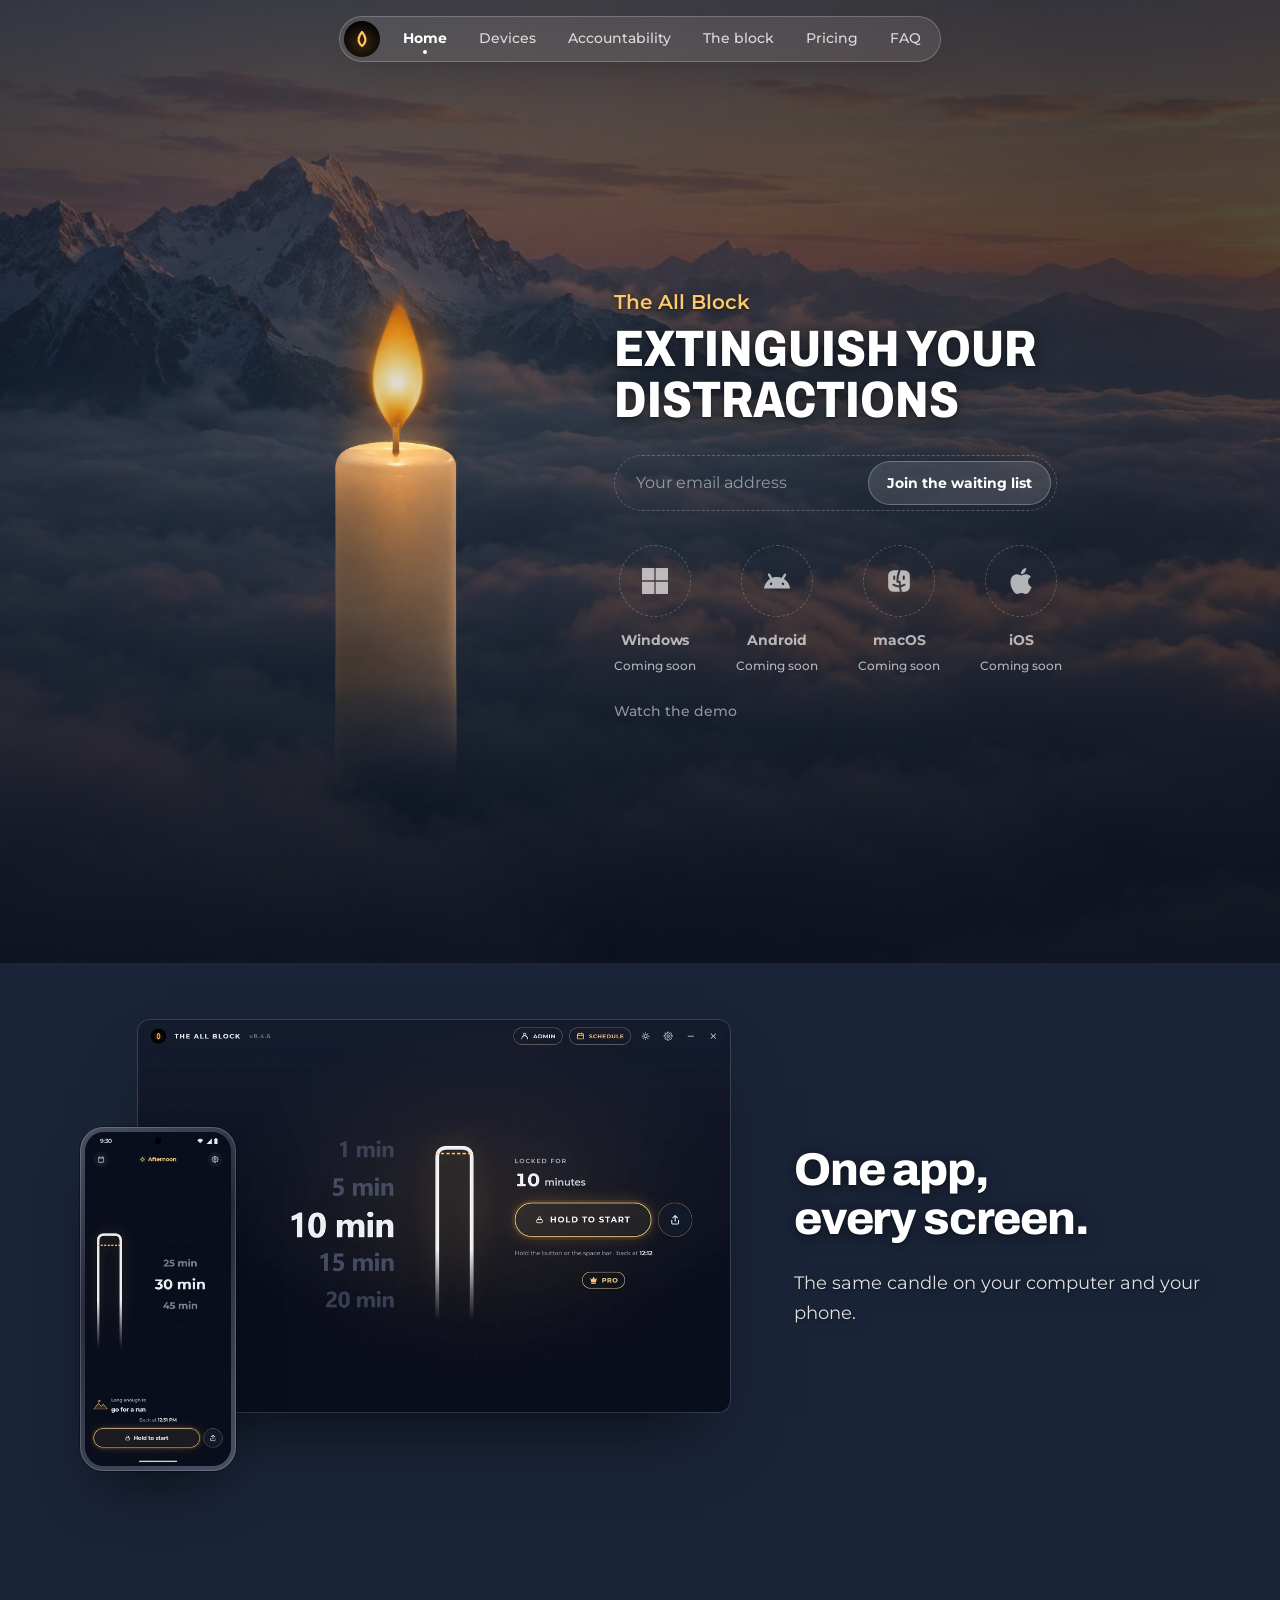
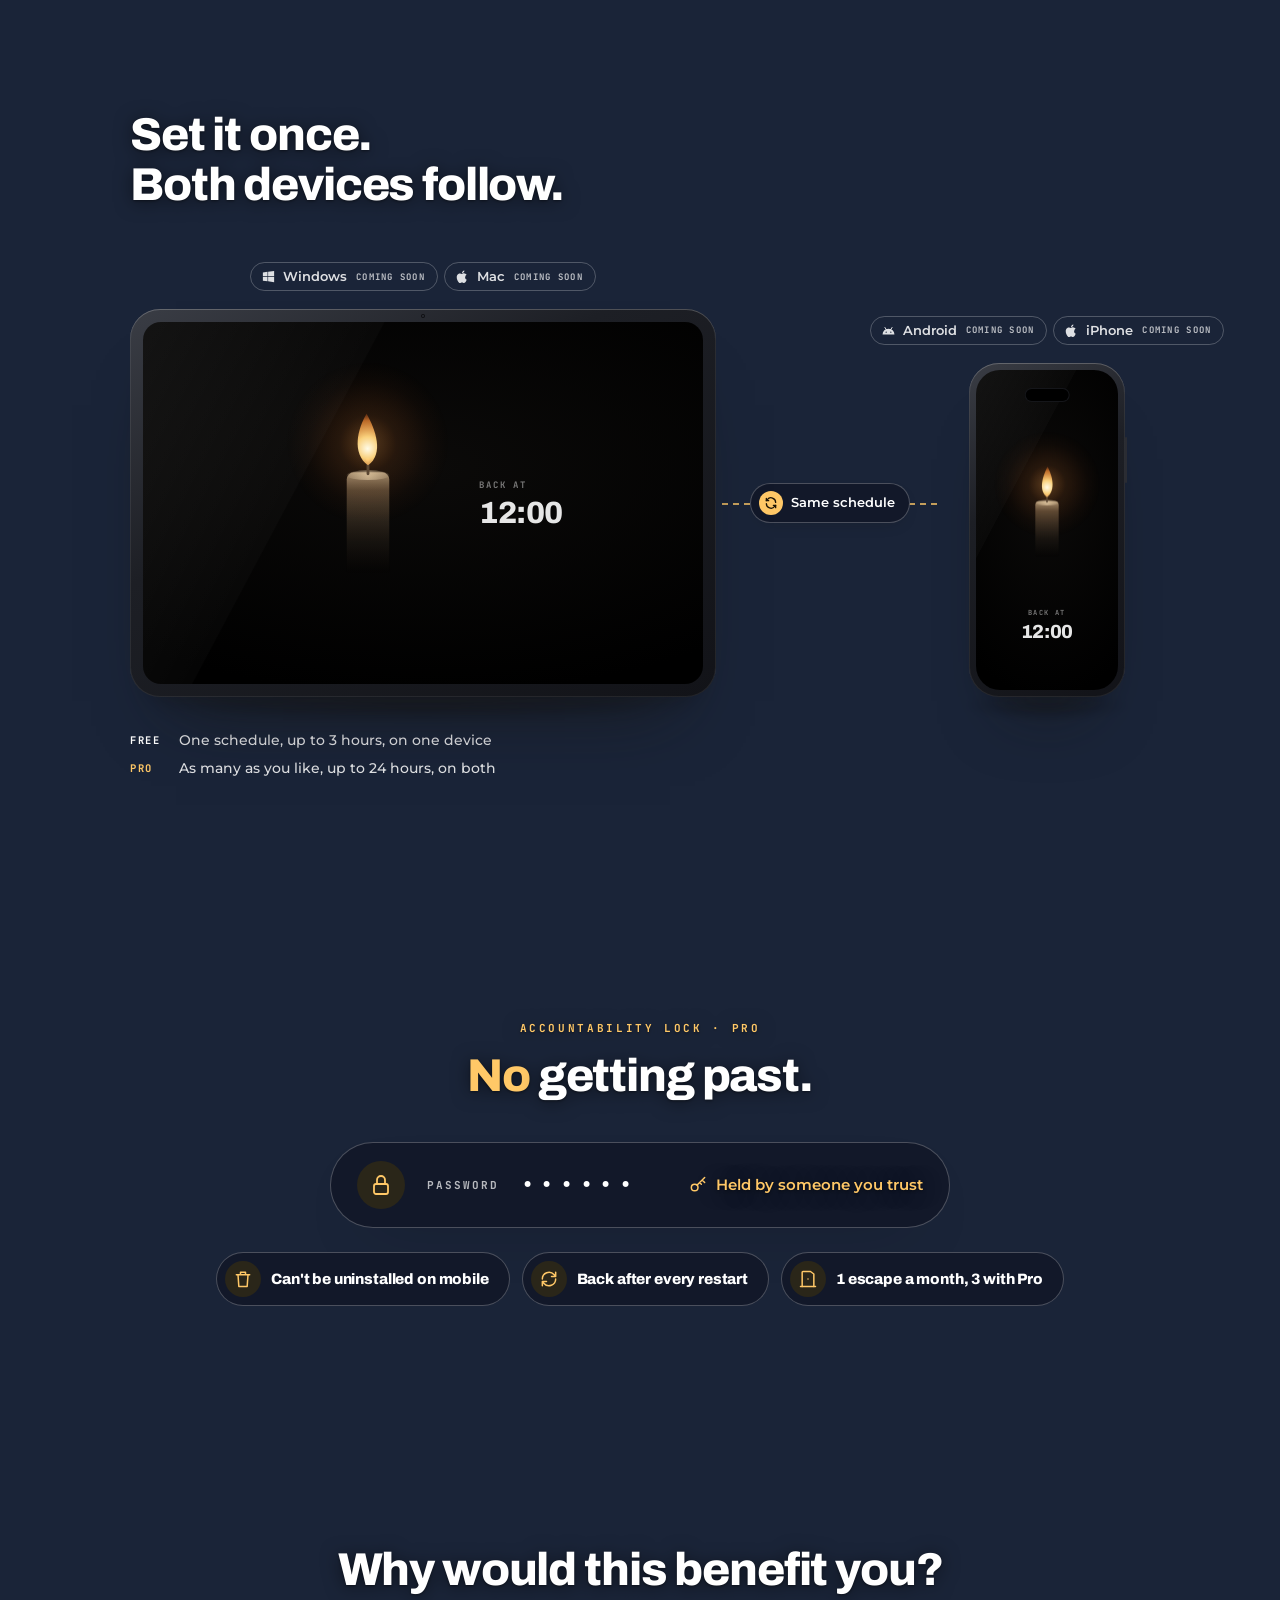
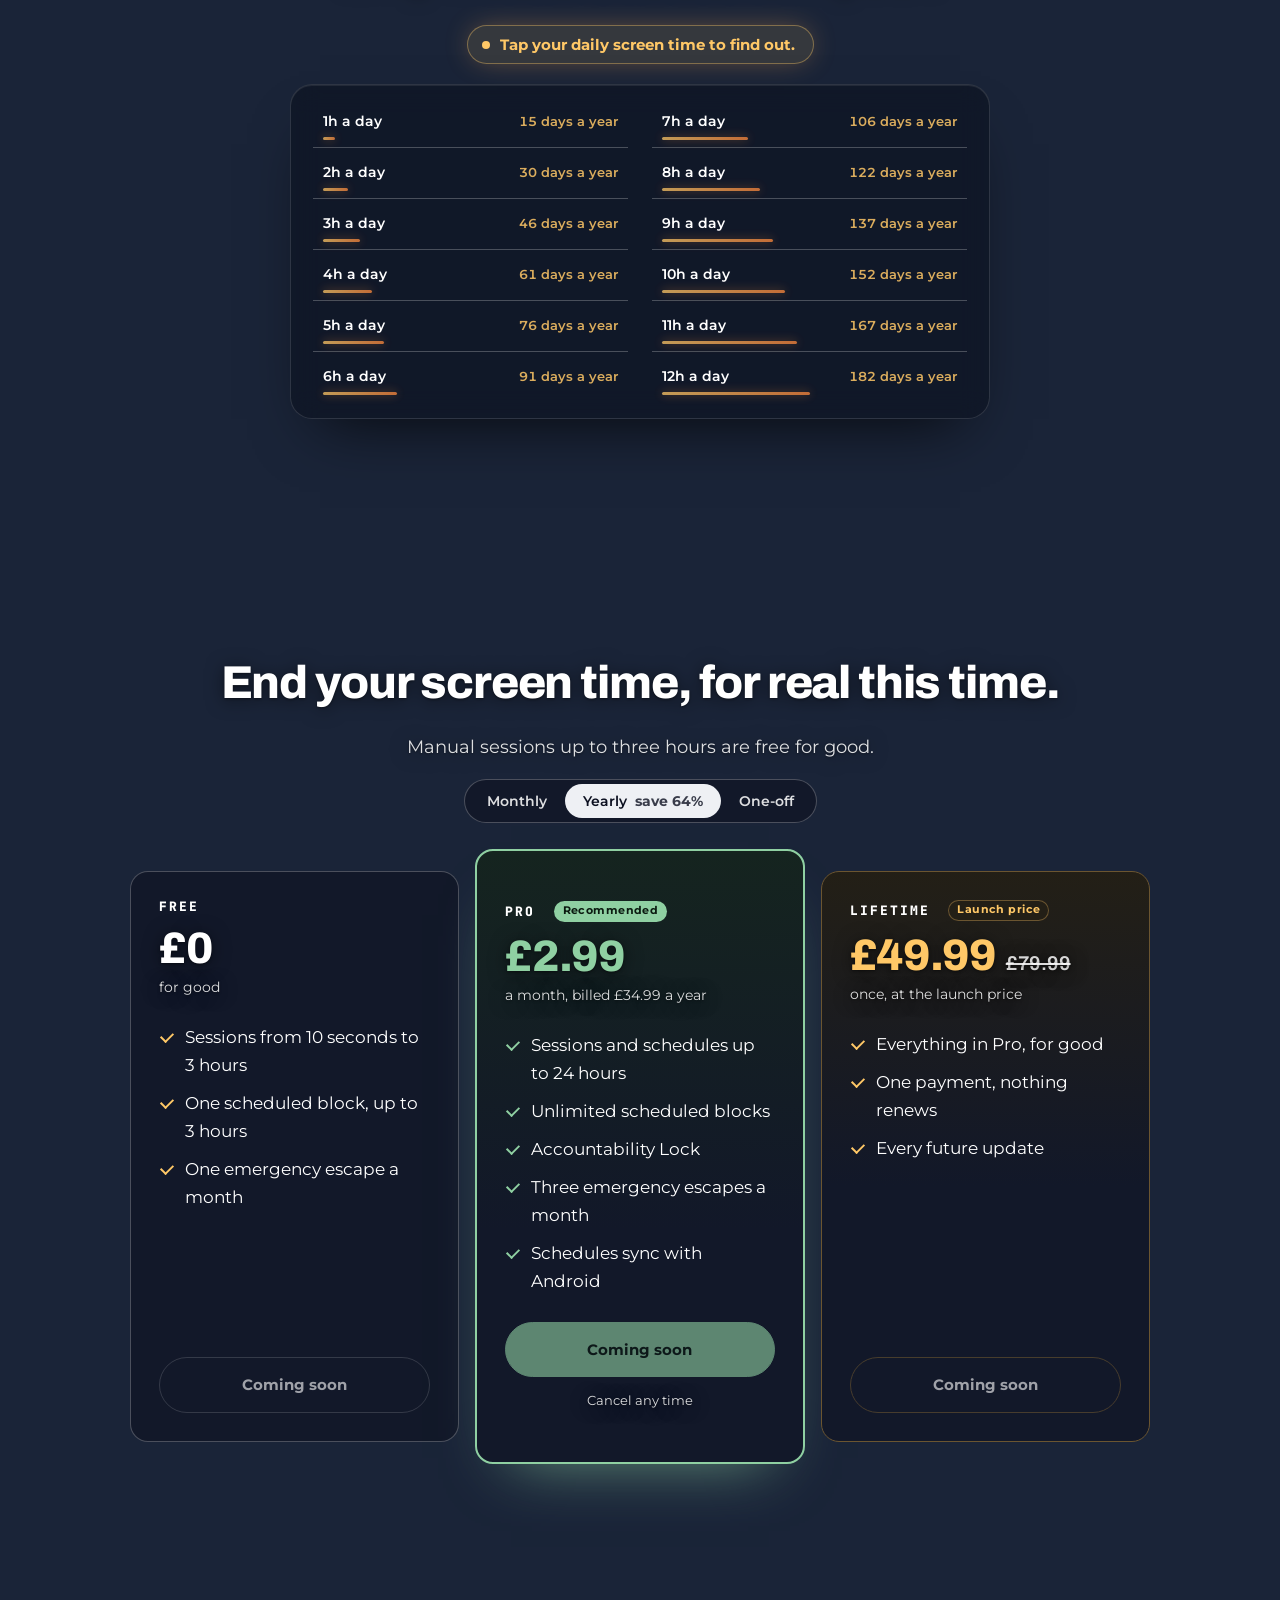
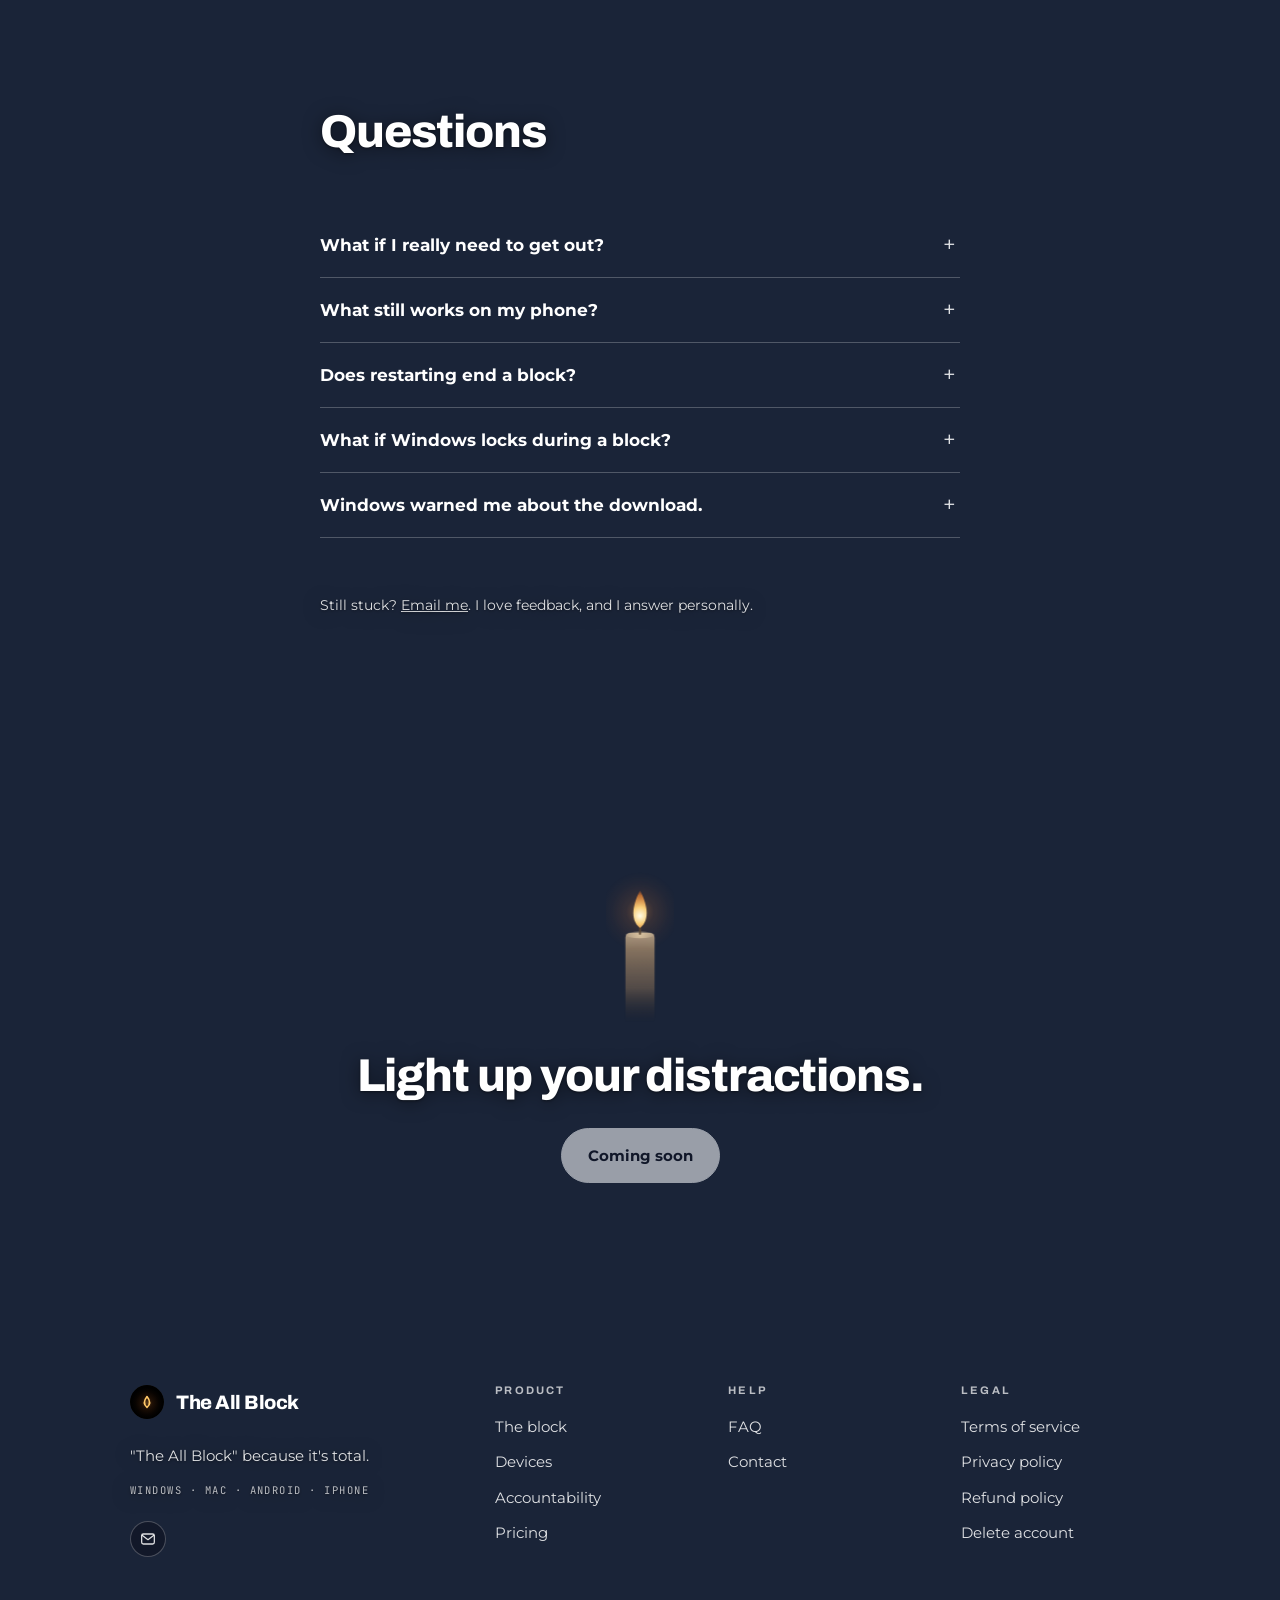
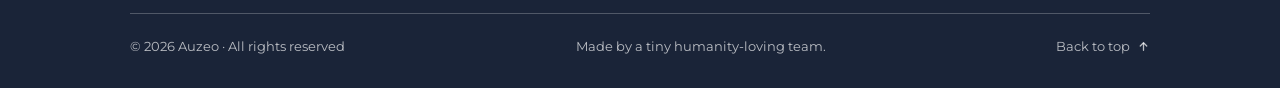
==== docs/index.html @ 2067f459 "Home page: frosted navigation back; waiting list resets after its message and recognises a repeat ad" ====
<!doctype html>
<html lang="en">
<head>
<script>document.documentElement.className="js";
try{
  var _t="dark"||(matchMedia("(prefers-color-scheme: dark)").matches?"dark":"light");
  if(_t==="dark")document.documentElement.setAttribute("data-theme","dark");
}catch(e){}
</script>
<meta charset="utf-8">
<meta name="viewport" content="width=device-width, initial-scale=1">
<title>The All Block: App and Website Blocker for PC and Phone</title>
<meta name="description" content="End your screen time. The All Block is a focus blocker for your computer and phone. It locks the whole device until your session ends, not just a list of apps and sites.">
<meta property="og:title" content="The All Block">
<meta property="og:description" content="Extinguish your screen time. One timer locks your whole phone or computer until it ends.">
<link rel="canonical" href="https://theallblock.com/">
<meta property="og:url" content="https://theallblock.com/">
<meta property="og:type" content="website">
<meta property="og:site_name" content="The All Block">
<meta property="og:image" content="https://theallblock.com/img/og-cover.jpg?v=8.4.8">
<meta property="og:image:width" content="1200">
<meta property="og:image:height" content="628">
<meta property="og:image:alt" content="The All Block: Extinguish your screen time. A small candle with a gold flame above the words, over snow-capped mountains at dusk.">
<meta name="twitter:card" content="summary_large_image">
<meta name="twitter:title" content="The All Block">
<meta name="twitter:description" content="Extinguish your screen time. One timer locks your whole phone or computer until it ends.">
<meta name="twitter:image" content="https://theallblock.com/img/og-cover.jpg?v=8.4.8">
<script type="application/ld+json">[{"@context": "https://schema.org", "@type": "SoftwareApplication", "name": "The All Block", "url": "https://theallblock.com/", "applicationCategory": "UtilitiesApplication", "operatingSystem": "Windows 10, Windows 11, Android 8.0+", "description": "A focus blocker for your computer and phone that locks the whole device until the session ends, not just a list of apps and sites.", "publisher": {"@type": "Organization", "name": "Auzeo"}, "offers": [{"@type": "Offer", "name": "Free", "price": "0", "priceCurrency": "GBP"}, {"@type": "Offer", "name": "Week pass", "price": "1.99", "priceCurrency": "GBP"}, {"@type": "Offer", "name": "Pro monthly", "price": "7.99", "priceCurrency": "GBP"}, {"@type": "Offer", "name": "Pro yearly", "price": "34.99", "priceCurrency": "GBP"}, {"@type": "Offer", "name": "Lifetime", "price": "49.99", "priceCurrency": "GBP"}]}, {"@context": "https://schema.org", "@type": "FAQPage", "mainEntity": [{"@type": "Question", "name": "What if I really need to get out?", "acceptedAnswer": {"@type": "Answer", "text": "Use an emergency escape. You get one a month free, three on Pro, and they refill on the 1st. On Windows, hold Esc for five seconds on the lock screen. On the phone, tap Emergency escape. An extra escape costs £0.99."}}, {"@type": "Question", "name": "What still works on my phone?", "acceptedAnswer": {"@type": "Answer", "text": "Calls, the dialer and contacts. Everything else waits for the timer."}}, {"@type": "Question", "name": "Does restarting end a block?", "acceptedAnswer": {"@type": "Answer", "text": "No. It comes back locked, with the time that was left."}}, {"@type": "Question", "name": "What if Windows locks during a block?", "acceptedAnswer": {"@type": "Answer", "text": "Sign in as usual. The block carries on, and the clock keeps its time."}}, {"@type": "Question", "name": "Windows warned me about the download.", "acceptedAnswer": {"@type": "Answer", "text": "The All Block is not code-signed yet, so SmartScreen warns about it. Click More info, then Run anyway, then Yes on the admin prompt."}}]}]</script>
<link rel="icon" href="/candle.ico?v=5" sizes="any">
<link rel="icon" href="/img/flame.svg?v=3" type="image/svg+xml">
<link rel="apple-touch-icon" href="/img/candle-touch.png?v=4">
<meta name="theme-color" content="#faf9f6" id="metaThemeColor">
<link rel="preconnect" href="https://fonts.googleapis.com">
<link rel="preconnect" href="https://fonts.gstatic.com" crossorigin>
<link rel="preload" as="image" href="img/photos/dawn-1536.jpg" fetchpriority="high">
<link rel="stylesheet" href="https://fonts.googleapis.com/css2?family=Archivo:wdth,wght@75..125,400..900&family=Montserrat:wght@400;500;600;700&family=JetBrains+Mono:wght@400;700&family=Caveat:wght@500;600;700&display=swap" media="print" onload="this.media='all';this.onload=null">
<noscript><link rel="stylesheet" href="https://fonts.googleapis.com/css2?family=Archivo:wdth,wght@75..125,400..900&family=Montserrat:wght@400;500;600;700&family=JetBrains+Mono:wght@400;700&family=Caveat:wght@500;600;700&display=swap"></noscript>
<style>
/* ═══════════════════════════════════════════════════════════════════
   Photography: generated for this project, no licence or credit obligations.
   ═══════════════════════════════════════════════════════════════════ */
:root{
  --paper:#faf9f6; --card:#ffffff; --sand:#f3f1ec; --hush:#eef1f0;
  --ink:#141416; --ash:#6a6a72; --faint:#93939b; --line:#e6e3dc;
  --green:#15a34a; --green-txt:#14803d; --green-soft:#e8f5ec; --green-deep:#14532d;
  --onyx:#141416; --onyx-txt:#faf9f6;
  --display:"Archivo",system-ui,sans-serif;
  --body:"Montserrat",system-ui,sans-serif;
  --mono:"JetBrains Mono",ui-monospace,monospace;
  --hand:"Caveat",ui-rounded,cursive;
  --gut:clamp(20px,5vw,60px);
  --wrap:1140px;
  --r:18px;
  --shadow:0 24px 60px -40px rgba(20,20,22,.45);
  --photo:none;
  /* how much paper is washed over the hero photograph on narrow screens, where
     it goes full bleed and the copy sits straight on it. Raised for the forest
     source: it's far denser than the pale ridge it replaced, and --ash body
     text was losing contrast against the treeline through the middle. */
  --veil1:60%; --veil2:72%; --veil3:92%;
  color-scheme:light;
}
:root[data-theme="dark"]{
  --paper:#0d0d0f; --card:#171719; --sand:#131315; --hush:#141618;
  --ink:#f4f4f6; --ash:#95959d; --faint:#74747c; --line:#28282e;
  --green:#4ade80; --green-txt:#5fd98d; --green-soft:#16241b; --green-deep:#bbf7d0;
  --onyx:#f4f4f6; --onyx-txt:#141416;
  --shadow:0 24px 60px -40px rgba(0,0,0,.9);
  --photo:brightness(.9) saturate(.85);
  --veil1:54%; --veil2:68%; --veil3:92%;
  color-scheme:dark;
}
*{box-sizing:border-box}
html{scroll-behavior:smooth;overflow-x:clip}
body{margin:0;background:var(--paper);color:var(--ink);
  font-family:var(--body);font-size:16.5px;line-height:1.75;
  -webkit-font-smoothing:antialiased;overflow-x:hidden}
h1,h2,h3,h4{font-family:var(--display);font-weight:800;line-height:1.05;
  margin:0;letter-spacing:-.025em}
p{margin:0 0 1em}
a{color:inherit}
img{max-width:100%;display:block}
.wrap{max-width:var(--wrap);margin:0 auto;padding:0 var(--gut)}
/* Every grid child opts out of `auto` min sizing. Without this a 1520px
   screenshot forces its column wider than the page and the layout blows
   out sideways — which is exactly what went wrong in the first pass. */
.grid>*{min-width:0}
/* Photographs that exist in a light and a dark cut — the app render sitting
   inside the monitor has to match the theme the visitor is actually in. */
.swap-light{display:block}
.swap-dark{display:none}
:root[data-theme="dark"] .swap-light{display:none}
:root[data-theme="dark"] .swap-dark{display:block}
/* Nothing that pairs with these may set `display` on the img — a rule like
   `.somefig img` out-specifies the two swap rules above and both cuts render
   at once, stacked. Size them with width/height only. */

.eyebrow{font-family:var(--mono);font-size:11px;letter-spacing:.24em;
  text-transform:uppercase;color:var(--green-txt);margin:0 0 14px;font-weight:700}
.eyebrow.mute{color:var(--faint)}
.hand{font-family:var(--hand);color:var(--green-txt);font-size:26px;
  line-height:1.2;font-weight:600;margin:0}
.lede{color:var(--ash);max-width:58ch}
h2.big{font-size:clamp(30px,4.2vw,48px)}

/* ── buttons ─────────────────────────────────────────────────── */
.btn{display:inline-flex;align-items:center;gap:9px;text-decoration:none;
  background:var(--onyx);color:var(--onyx-txt);border:1px solid var(--onyx);
  padding:14px 26px;border-radius:999px;font-weight:700;font-size:15px;
  transition:transform .18s ease,box-shadow .18s ease;white-space:nowrap}
.btn:hover{transform:translateY(-2px);box-shadow:0 14px 28px -14px rgba(0,0,0,.45)}
.btn--ghost{background:transparent;color:var(--ink);border-color:var(--line)}
.btn--ghost:hover{border-color:var(--ash);box-shadow:none}
.btn--light{background:#fff;color:#141416;border-color:#fff}
.btn--clear{background:rgba(255,255,255,.12);color:#fff;
  border-color:rgba(255,255,255,.45);backdrop-filter:blur(6px)}
.cta-row{display:flex;gap:12px;flex-wrap:wrap;margin-top:26px}
.dl-note{max-width:46ch;margin:12px 0 0;font-size:13px;line-height:1.6;color:var(--ash)}

/* ── nav ─────────────────────────────────────────────────────── */
/* Lifted from the live site so the two pages share one nav: a compact
   centred pill rather than a full-width bar, the mark as a badge instead of
   a wordmark, and a dot under the current section instead of a filled chip. */
.nav{position:fixed;top:16px;left:0;right:0;z-index:70;
  display:flex;justify-content:center;padding-inline:16px;
  /* Reading down, the pill gets out of the way; reading back up, it returns.
     The two directions are deliberately not symmetric: leaving is quick so it
     doesn't linger over the text, coming back is slower and eased so it
     arrives rather than snaps. */
  transition:transform .52s cubic-bezier(.16,.84,.28,1),opacity .34s ease}
.nav.tucked{transform:translateY(calc(-100% - 22px));opacity:0;
  transition:transform .26s cubic-bezier(.4,0,1,1),opacity .18s linear}
.nav-pill{display:flex;align-items:center;gap:2px;
  /* frosted glass (picked 2026-11-24): the photo shows through, blurred */
  background:rgba(255,255,255,.09);border:1px solid rgba(255,255,255,.22);border-radius:999px;
  -webkit-backdrop-filter:blur(14px) saturate(1.3);backdrop-filter:blur(14px) saturate(1.3);
  padding:4px;box-shadow:0 12px 34px -18px rgba(0,0,0,.5)}
@media(prefers-reduced-transparency:reduce){.nav-pill{background:rgba(17,22,40,.92);-webkit-backdrop-filter:none;backdrop-filter:none}}
.nav-pill a{position:relative;text-decoration:none;color:rgba(255,255,255,.8);
  font-size:13.5px;font-weight:500;padding:6px 15px;border-radius:999px;
  transition:color .2s,background .2s;white-space:nowrap}
.nav-pill a:hover{color:#fff}
.nav-pill a.here{color:#fff;font-weight:700}
.nav-pill a.here::after{content:"";position:absolute;left:50%;bottom:3px;
  width:4px;height:4px;margin-left:-2px;border-radius:50%;background:#fff}
/* the badge sits inside the pill, so it needs no shadow of its own */
.nav-pill a.nav-badge{width:36px;height:36px;flex:none;border-radius:50%;overflow:hidden;padding:0;
  background:radial-gradient(circle at 50% 60%,#3a2610 0,#120d08 55%,#000 82%);display:grid;place-items:center;
  margin-right:6px;transition:transform .25s}
.nav-badge:hover{transform:translateY(-1px)}
.nav-badge svg rect{display:none}
.nav-badge svg{width:36px;height:36px;display:block}
/* Light mode: the nav badge in warm ink with an amber glow and a faint gold ring (picked 2026-11-18). */
:root:not([data-theme="dark"]) .nav-pill a.nav-badge{background:radial-gradient(circle at 50% 62%,#4a3418 0,#2a2117 45%,#1a1b19 75%);box-shadow:0 0 0 3px rgba(224,149,42,.14)}
:root:not([data-theme="dark"]) .nav-badge svg rect{display:none}
:root:not([data-theme="dark"]) .nav-badge svg path{stroke:#ffc867}
.theme-toggle{width:31px;height:31px;flex:none;border-radius:50%;padding:0;
  border:1px solid var(--line);background:var(--sand);color:var(--ink);cursor:pointer;
  display:grid;place-items:center;margin-left:4px;margin-right:2px;
  transition:color .2s,background .2s,border-color .2s}
.theme-toggle:hover{background:var(--card);border-color:var(--ash)}
.theme-toggle svg{width:16px;height:16px;grid-area:1/1}
.theme-toggle .i-moon{display:none}
:root[data-theme="dark"] .theme-toggle .i-sun{display:none}
:root[data-theme="dark"] .theme-toggle .i-moon{display:block}
/* below this the section links would wrap; keep the badge and the action */
@media(max-width:1020px){.nav-pill a:not(.nav-badge){display:none}}
/* phones: no nav at all; the hero's own keys do the job */
@media(max-width:800px){.nav{display:none}}

/* ── photo primitives ────────────────────────────────────────── */
.ph{position:relative;overflow:hidden;border-radius:var(--r);background:var(--sand)}
.ph>img{width:100%;height:100%;object-fit:cover;filter:var(--photo)}
.ph--4x3{aspect-ratio:4/3}
.ph--3x4{aspect-ratio:3/4}
.ph .cap{position:absolute;left:24px;right:24px;bottom:20px;z-index:2;
  color:#fff;font-family:var(--hand);font-size:25px;line-height:1.25;
  text-shadow:0 2px 18px rgba(0,0,0,.55);margin:0}
/* A real app render in a two-column slot. Unlike .ph it never crops — a
   cropped screenshot misrepresents what the window actually looks like. */
.appfig{margin:0}
.appfig img{width:100%;height:auto;border-radius:14px;border:1px solid var(--line);
  box-shadow:var(--shadow);background:var(--card)}
.appfig figcaption{margin-top:14px;color:var(--ash);font-size:13.5px;line-height:1.55}
.appfig figcaption b{color:var(--ink);font-weight:700}
.ph .veil{position:absolute;inset:0;z-index:1;
  background:linear-gradient(transparent 45%,rgba(0,0,0,.5))}

/* ── hero — same shape as the live site: big wheel left, copy right,
      one full screen. The photograph sits behind it, faded into the
      page so it reads as light, not as a dark panel. ─────────────── */
.hero{position:relative;min-height:100svh;display:grid;place-items:center;
  padding:150px 0 90px;overflow:hidden}
/* The photograph is a half-panel, not a full backdrop: it holds the left side
   behind the wheel card and stops at the middle, so the headline and the
   sub-copy on the right sit on clean paper and stay at full contrast. */
.hero-bg{position:absolute;inset:0 50% 0 0;z-index:0}
/* the source is portrait (1024×1536) and the panel is only a little taller than
   it is wide, so the crop is almost all vertical — held slightly high to keep
   the layered misty ridges in the band, not the dense trees at the foot */
.hero-bg img{width:100%;height:100%;object-fit:cover;object-position:50% 38%;
  filter:var(--photo)}
/* Nothing reads over this half any more — the wheel card is opaque and the
   copy is on the other side — so the wash is much lighter than it was as a
   full backdrop. All three veils do is dissolve the panel's own edges: the
   vertical seam on the right, and the top and bottom into --paper. */
.hero-bg::after{content:"";position:absolute;inset:0;
  background:
    linear-gradient(to right, transparent 0%, transparent 46%,
      color-mix(in srgb,var(--paper) 55%,transparent) 78%, var(--paper) 100%),
    linear-gradient(to bottom,
      color-mix(in srgb,var(--paper) 55%,transparent) 0%,
      transparent 22%, transparent 58%, var(--paper) 100%)}
/* On dark the same photo is the brightest thing on the page and the seam
   against a near-black column is a hard line, so it takes a flat wash on top
   of the edge fades — enough to sit back without going grey. */
:root[data-theme="dark"] .hero-bg::after{
  background:
    linear-gradient(to right,
      color-mix(in srgb,var(--paper) 34%,transparent) 0%,
      color-mix(in srgb,var(--paper) 38%,transparent) 42%,
      color-mix(in srgb,var(--paper) 76%,transparent) 78%, var(--paper) 100%),
    linear-gradient(to bottom,
      color-mix(in srgb,var(--paper) 62%,transparent) 0%,
      transparent 24%, transparent 56%, var(--paper) 100%)}
.hero-grid{position:relative;z-index:2;display:grid;
  grid-template-columns:1fr 1.06fr;align-items:center;
  gap:clamp(28px,5vw,72px);width:100%}
/* over a photograph --faint disappears; the version line has to hold its own */
.hero .eyebrow.mute{color:color-mix(in srgb,var(--ink) 72%,transparent)}
/* same problem for the ghost button's hairline: --line is tuned against flat
   paper and vanishes over the forest, on dark especially */
.hero .btn--ghost{border-color:color-mix(in srgb,var(--ink) 28%,transparent)}
.hero .btn--ghost:hover{border-color:color-mix(in srgb,var(--ink) 55%,transparent)}
.hero .oh1{font-size:clamp(38px,4.7vw,62px);text-transform:uppercase;
  margin-top:16px;line-height:1.08;letter-spacing:-.005em;max-width:15ch;
  font-variation-settings:"wdth" 100}
/* the second line steps down and changes case — hierarchy, not two
   equal lines of shouting */
.hero .oh1 em{font-style:normal;display:block;color:var(--green-txt);
  font-size:.34em;text-transform:none;letter-spacing:-.01em;line-height:1.25;
  font-weight:700;margin-top:.5em;max-width:34ch}
.hero-sub{color:var(--ash);margin:24px 0 0;max-width:44ch;font-size:16.5px}
.hero-sub b{color:var(--ink);font-weight:700}
.hero-cta{display:flex;gap:12px;flex-wrap:nowrap;margin-top:34px}
.hero-cta .play-btn{padding-inline:18px;white-space:nowrap}
@media(max-width:560px){.hero-cta{flex-wrap:wrap}}
.hero-meta-line{display:flex;align-items:baseline;gap:18px;flex-wrap:wrap;margin-top:20px}
.hero-note{margin:0;font-family:var(--mono);font-size:11.5px;
  letter-spacing:.14em;text-transform:uppercase;color:var(--ash);position:relative;
  display:inline-block}
.hero-coming{font-family:var(--mono);font-size:10px;letter-spacing:.1em;
  text-transform:uppercase;color:var(--faint)}
.hero-note .demo-arrow{position:absolute;right:calc(100% - 6px);top:31px;
  width:80px;height:37px;overflow:visible;pointer-events:none}
.hero-note .demo-arrow path{fill:none;stroke:var(--green-txt);stroke-width:3.5;
  stroke-linecap:round;stroke-linejoin:round}
.hero-note .demo-arrow .arrowhead{stroke-linejoin:miter;stroke-linecap:butt}
@media(max-width:900px){.hero-note .demo-arrow{display:none}}

/* the wheel — a real drum, same curve and geometry as the app */
.wheel-card{position:relative;background:var(--card);
  border:1px solid var(--line);border-radius:26px;padding:8px;
  box-shadow:0 40px 90px -60px rgba(0,0,0,.55)}
.wheel{position:relative;height:min(58vh,430px);overflow:hidden;
  border-radius:20px;cursor:grab;user-select:none;touch-action:none;
  perspective:850px;perspective-origin:50% 50%;
  -webkit-mask-image:linear-gradient(transparent,#000 24%,#000 76%,transparent);
  mask-image:linear-gradient(transparent,#000 24%,#000 76%,transparent)}
.wheel:active{cursor:grabbing}
.wheel:focus-visible{outline:2px solid var(--green);outline-offset:3px}
/* the drum is pushed back by its own radius so the front face lands on the
   perspective plane. Without this every option renders 235px nearer the
   camera and the whole wheel reads as magnified and clipped. */
.wheel-track{position:absolute;inset:0;transform-style:preserve-3d;
  transform:translateZ(-235px)}
.wheel-opt{position:absolute;top:50%;left:0;right:0;
  padding-left:clamp(22px,4vw,52px);text-align:left;white-space:nowrap;
  font-family:var(--display);font-weight:800;font-size:clamp(30px,3.6vw,46px);
  font-variation-settings:"wdth" 100;color:var(--ash);
  backface-visibility:hidden;will-change:transform,opacity;
  transition:color .18s}
.wheel-opt.is-sel{color:var(--ink)}
.wheel-slot{position:absolute;left:0;right:0;top:50%;height:76px;
  transform:translateY(-50%);pointer-events:none;
  border-top:1px solid var(--line);border-bottom:1px solid var(--line)}
.wheel-foot{display:flex;align-items:center;justify-content:space-between;
  padding:12px 18px 8px;font-family:var(--mono);font-size:10.5px;
  letter-spacing:.18em;text-transform:uppercase;color:var(--ash)}
.go{display:inline-flex;align-items:center;gap:7px;background:var(--sand);
  border:0;color:var(--ink);border-radius:999px;padding:7px 14px;
  font-family:var(--mono);font-size:10.5px;font-weight:700;
  letter-spacing:.12em;text-transform:uppercase;cursor:pointer;
  transition:background .2s,color .2s}
.go:hover{background:var(--onyx);color:var(--onyx-txt)}
@media(max-width:900px){
  .hero{min-height:0;padding:110px 0 70px}
  .hero-grid{grid-template-columns:1fr;gap:34px}
  .hero-say{order:-1}
  /* one column, so a half-width panel would just be a stripe down the side —
     it goes back to full bleed with the vertical veil doing the work */
  .hero-bg{inset:0}
  /* the dark rule below has to repeat the selector, not just the declaration:
     :root[data-theme="dark"] .hero-bg::after out-specifies a bare
     .hero-bg::after, so without it dark mobile kept the desktop half-panel's
     left-to-right gradient across a full-bleed photo. */
  .hero-bg::after,
  :root[data-theme="dark"] .hero-bg::after{background:linear-gradient(to bottom,
    color-mix(in srgb,var(--paper) var(--veil1),transparent) 0%,
    color-mix(in srgb,var(--paper) var(--veil2),transparent) 40%,
    color-mix(in srgb,var(--paper) var(--veil3),transparent) 80%,
    var(--paper) 100%)}
  .wheel{height:250px}
  .wheel-opt{text-align:center;padding-left:0;font-size:32px}
}

/* ── trust strip ─────────────────────────────────────────────── */
.trust{position:relative;z-index:2;display:grid;
  grid-template-columns:repeat(4,minmax(0,1fr));
  border-top:1px solid var(--line);border-bottom:1px solid var(--line)}
.trust div{display:flex;align-items:center;gap:11px;padding:20px 20px 20px 0;
  font-size:14px;font-weight:600;line-height:1.35}
.trust div+div{border-left:1px solid var(--line);padding-left:20px}
.trust svg{width:20px;height:20px;flex:none;color:var(--green-txt)}
@media(max-width:820px){
  .trust{grid-template-columns:repeat(2,minmax(0,1fr))}
  .trust div:nth-child(odd){border-left:0;padding-left:0}
  .trust div:nth-child(even){padding-left:20px}
  .trust div:nth-child(n+3){border-top:1px solid var(--line)}}

/* ── sections ────────────────────────────────────────────────── */
/* the pill is fixed, so an anchor jump upward would land under it */
section[id],header[id]{scroll-margin-top:86px}
.band{padding:clamp(60px,8vw,104px) 0;position:relative}
.band--sand{background:var(--sand)}
.band--hush{background:var(--hush)}
.head{max-width:60ch;margin-bottom:clamp(30px,4vw,48px)}
.head p{margin-top:16px;color:var(--ash)}
/* two-up */
.two{display:grid;grid-template-columns:repeat(2,minmax(0,1fr));
  gap:clamp(28px,5vw,64px);align-items:center}
@media(max-width:900px){.two{grid-template-columns:1fr}}

/* ── carousel ────────────────────────────────────────────────── */
.head-row{display:flex;align-items:flex-end;justify-content:space-between;
  gap:28px;flex-wrap:wrap;margin-bottom:clamp(26px,3.5vw,40px)}
.rail{display:flex;gap:18px;overflow-x:auto;scroll-snap-type:x mandatory;
  padding:4px 0 16px;scrollbar-width:none}
.rail::-webkit-scrollbar{display:none}
.shot{flex:0 0 clamp(248px,26vw,300px);scroll-snap-align:start;margin:0;min-width:0}
.shot img{width:100%;height:auto;aspect-ratio:1520/960;object-fit:cover;
  border-radius:12px;border:1px solid var(--line);background:var(--card);
  box-shadow:var(--shadow)}
.shot figcaption{margin-top:13px}
.shot b{display:block;font-family:var(--display);font-weight:800;font-size:15.5px;
  letter-spacing:-.01em;margin-bottom:2px}
.shot span{color:var(--ash);font-size:13.5px;line-height:1.5;display:block}
.rail-nav{display:flex;gap:9px}
.rail-btn{width:42px;height:42px;border-radius:50%;border:1px solid var(--line);
  background:var(--card);color:var(--ink);cursor:pointer;display:grid;place-items:center}
.rail-btn:hover{border-color:var(--ash)}
.rail-btn svg{width:16px;height:16px}

/* ── cards ───────────────────────────────────────────────────── */
.cards{display:grid;grid-template-columns:repeat(4,minmax(0,1fr));gap:16px;
  margin-top:clamp(28px,4vw,44px)}
@media(max-width:980px){.cards{grid-template-columns:repeat(2,minmax(0,1fr))}}
@media(max-width:560px){.cards{grid-template-columns:1fr}}
.card{background:var(--card);border:1px solid var(--line);border-radius:14px;
  padding:26px 22px}
.card .ic{width:42px;height:42px;border-radius:12px;background:var(--green-soft);
  display:grid;place-items:center;margin-bottom:16px;color:var(--green-txt)}
.card .ic svg{width:20px;height:20px}
.card h3{font-size:16px;margin-bottom:8px}
.card p{margin:0;color:var(--ash);font-size:14px;line-height:1.62}

/* ── who it's for ────────────────────────────────────────────────
   Photo-topped cards with no frame around them: the picture is the card's
   top edge, and the type sits straight on the band beneath. Four of them
   read as one strip of moments rather than four boxes. */
.cases{display:grid;grid-template-columns:repeat(4,minmax(0,1fr));
  gap:clamp(18px,2.4vw,30px);margin-top:clamp(28px,4vw,46px)}
@media(max-width:980px){.cases{grid-template-columns:repeat(2,minmax(0,1fr))}}
@media(max-width:560px){.cases{grid-template-columns:1fr}}
/* Four stock interiors used to sit here. They were the only thing on the page
   that hadn't been made for it — a desk, a book, a bed, none of them showing
   the product, all of them recognisably bought. What each card is really about
   is a span of a day, so the card shows one: the hours on a 24-hour track,
   which is the same shape the schedule window draws and is drawn in the page's
   own ink at any size. */
.case-ph{position:relative;aspect-ratio:3/2;border-radius:14px;overflow:hidden;
  background:var(--sand);border:1px solid var(--line);margin-bottom:18px;
  container-type:inline-size;display:flex;flex-direction:column;
  justify-content:space-between;padding:8% 8.5%;
  transition:border-color .35s,background .35s}
.case:hover .case-ph{border-color:color-mix(in srgb,var(--green) 45%,var(--line))}
.ck-time{font-family:var(--mono);font-weight:700;color:var(--ink);line-height:1;
  letter-spacing:-.03em;font-size:22px;font-size:9.6cqw;white-space:nowrap}
.ck-sub{margin:0;color:var(--faint);font-size:11px;font-size:4cqw;
  padding-top:2.4cqw;letter-spacing:.02em}
.ck-track{position:relative;height:5.6cqw;margin-top:auto;
  background:repeating-linear-gradient(90deg,
    color-mix(in srgb,var(--ink) 18%,transparent) 0 1px,
    transparent 1px calc(100%/24))}
.ck-track i{position:absolute;top:0;bottom:0;min-width:2px;border-radius:1px;
  background:var(--green);left:calc(var(--s)*100%);
  width:calc((var(--e) - var(--s))*100%)}
.ck-scale{display:flex;justify-content:space-between;margin:0;
  font-family:var(--mono);color:var(--faint);font-size:9px;font-size:3.1cqw;
  padding-top:1.8cqw}
.case h3{font-size:17px;margin-bottom:9px;letter-spacing:-.015em}
.case p{margin:0;color:var(--ash);font-size:14px;line-height:1.66}
@media(prefers-reduced-motion:no-preference){
  .ck-track.range-ready i{width:2px;transition:width 1.2s cubic-bezier(.22,1,.36,1)}
  .ck-track.range-ready.range-in i{width:calc((var(--e) - var(--s))*100%)}
}
.cases-foot{margin:clamp(30px,4vw,44px) 0 0;color:var(--ash);font-size:14.5px;
  max-width:62ch}
.cases-foot b{color:var(--ink);font-weight:700}
/* the four rise together as one block, not as a stagger of four */
.cases .case:nth-child(2){transition-delay:.06s}
.cases .case:nth-child(3){transition-delay:.12s}
.cases .case:nth-child(4){transition-delay:.18s}

.feats{display:grid;grid-template-columns:repeat(3,minmax(0,1fr));gap:16px}
@media(max-width:900px){.feats{grid-template-columns:repeat(2,minmax(0,1fr))}}
@media(max-width:560px){.feats{grid-template-columns:1fr}}

/* ── steps ───────────────────────────────────────────────────── */
.steps{display:grid;gap:26px}
.step{display:flex;gap:16px;align-items:flex-start}
.step .n{width:38px;height:38px;border-radius:50%;background:var(--green);
  color:#fff;display:grid;place-items:center;font-family:var(--display);
  font-weight:800;font-size:16px;flex:none}
:root[data-theme="dark"] .step .n{color:#07130c}
.step h3{font-size:17.5px;margin-bottom:5px}
.step p{margin:0;color:var(--ash);font-size:14.5px}

/* ── quote strip ─────────────────────────────────────────────── */
.strip{position:relative;min-height:clamp(260px,34vw,380px);display:grid;
  place-items:center;text-align:center;overflow:hidden;isolation:isolate}
.strip>img{position:absolute;inset:0;width:100%;height:100%;object-fit:cover;
  z-index:-2;filter:var(--photo)}
.strip::after{content:"";position:absolute;inset:0;z-index:-1;
  background:linear-gradient(rgba(12,14,12,.34),rgba(12,14,12,.58))}
.strip .wrap{position:relative;z-index:1}
.strip p.q{font-family:var(--display);font-weight:800;color:#fff;
  font-size:clamp(24px,3.6vw,42px);line-height:1.12;letter-spacing:-.025em;
  max-width:20ch;margin:0 auto}
.strip p.by{margin:16px 0 0;color:rgba(255,255,255,.82);font-size:14.5px}

/* ── lock ────────────────────────────────────────────────────── */
.holds{list-style:none;padding:0;margin:24px 0 0;display:grid;gap:10px}
/* the tick is positioned, not a flex item: as flex children, every <b> or <em>
   inside a line became a box of its own and drifted off with a 12px gap */
.holds li,.plan-list li{position:relative;padding-left:31px;line-height:1.5;
  font-size:14.5px}
.holds li::before,.plan-list li::before{content:"";width:19px;height:19px;
  position:absolute;left:0;top:3px;
  border-radius:50%;background:var(--green-soft)
  url("data:image/svg+xml,%3Csvg xmlns='http://www.w3.org/2000/svg' viewBox='0 0 24 24' fill='none' stroke='%2314803d' stroke-width='3.2' stroke-linecap='round' stroke-linejoin='round'%3E%3Cpath d='M20 6L9 17l-5-5'/%3E%3C/svg%3E") center/11px no-repeat}
:root[data-theme="dark"] .holds li::before,
:root[data-theme="dark"] .plan-list li::before{
  background-image:url("data:image/svg+xml,%3Csvg xmlns='http://www.w3.org/2000/svg' viewBox='0 0 24 24' fill='none' stroke='%234ade80' stroke-width='3.2' stroke-linecap='round' stroke-linejoin='round'%3E%3Cpath d='M20 6L9 17l-5-5'/%3E%3C/svg%3E")}

/* ── platforms ───────────────────────────────────────────────── */
.plat-os{display:grid;grid-template-columns:repeat(2,minmax(0,1fr));
  column-gap:28px;row-gap:20px;margin-top:26px}
.plat-os>div{display:flex;gap:11px;align-items:flex-start}
.plat-os svg{width:22px;height:22px;flex:none;margin-top:2px}
.plat-os b{display:block;font-size:14.5px;font-family:var(--display);font-weight:800}
.plat-os em{font-style:normal;font-size:13px;color:var(--ash)}
.plat-os .coming{opacity:.62}
@media(max-width:520px){.plat-os{grid-template-columns:1fr}}

/* ── device rig ───────────────────────────────────── */
.devrig{position:relative;width:100%;max-width:560px;min-width:0;margin:0 auto}
#devices .two{grid-template-columns:repeat(2,minmax(0,1fr))}
#devices .two>div{min-width:0}
.device-stage{position:relative;padding:0 9% 44px 0}
.devwin{border:1px solid var(--line);border-radius:15px;overflow:hidden;
   background:var(--card);box-shadow:var(--shadow)}
.devwin img{width:100%;height:auto;vertical-align:top}
.dw-bar{display:flex;align-items:center;gap:6px;padding:9px 12px;border-bottom:1px solid var(--line);background:var(--hush)}
.dw-bar b{font-family:var(--mono);font-size:9.5px;letter-spacing:.14em;text-transform:uppercase;color:var(--faint);font-weight:600}
.dw-controls{display:flex;gap:16px;margin-left:auto;color:var(--ash)}
.dw-controls svg{width:10px;height:10px;fill:none;stroke:currentColor;stroke-width:1.2}
.dw-screen{padding:clamp(16px,2.6vw,26px) clamp(14px,2.4vw,24px) clamp(18px,2.8vw,28px);display:grid;justify-items:center;gap:10px}
.rig-eyebrow{font-family:var(--mono);font-size:9.5px;letter-spacing:.18em;text-transform:uppercase;color:var(--faint);margin:0}
.rig-drum{position:relative;width:100%;overflow:hidden;-webkit-mask-image:linear-gradient(to bottom,transparent,#000 22%,#000 78%,transparent);mask-image:linear-gradient(to bottom,transparent,#000 22%,#000 78%,transparent)}
.rig-drum span{position:absolute;left:0;right:0;top:50%;text-align:center;font-family:var(--display);font-weight:800;white-space:nowrap;color:var(--ash);will-change:transform,opacity}
.rig-drum span.on{color:var(--ink)}
.dw-drum{height:132px}.dw-drum span{font-size:26px}
.rig-mark{width:min(230px,70%);height:1px;background:var(--line);position:relative}
.rig-read{margin:0;font-size:13.5px;color:var(--ash)}.rig-read b{font-family:var(--display);font-size:17px;color:var(--ink)}
.rig-go{display:inline-block;border-radius:999px;background:var(--green);color:#fff;font-family:var(--display);font-weight:800;letter-spacing:.01em}.dw-screen .rig-go{padding:10px 22px;font-size:13.5px}
.devphone{position:absolute;right:0;bottom:0;width:clamp(82px,24%,116px);
  aspect-ratio:9/18.5;border-radius:16px;background:var(--card);
  border:1px solid var(--line);box-shadow:0 0 0 5px var(--hush),var(--shadow);
  overflow:hidden;display:grid;grid-template-rows:auto 1fr auto;gap:6px;padding:12px 8px 10px}
.dp-notch{width:26px;height:3px;border-radius:99px;background:var(--line);justify-self:center}
.dp-screen{display:grid;justify-items:center;align-content:center;gap:5px;min-height:0}.dp-screen .rig-eyebrow{font-size:7px;letter-spacing:.16em}.dp-drum{height:74px}.dp-drum span{font-size:14px}.dp-screen .rig-go{padding:6px 12px;font-size:8.5px}
.devrig figcaption{margin-top:18px;font-size:12px;line-height:1.55;color:var(--ash)}
@media(max-width:900px){#devices .two{grid-template-columns:minmax(0,1fr)}}
@media(prefers-reduced-motion:reduce){.rig-drum span{transition:none}}

/* ── pricing ─────────────────────────────────────────────────── */
.plans{display:grid;grid-template-columns:repeat(3,minmax(0,1fr));gap:18px;
  align-items:stretch}
@media(max-width:1000px){.plans{grid-template-columns:1fr;max-width:560px;margin:0 auto}}
.plan{background:var(--card);border:1px solid var(--line);border-radius:var(--r);
  padding:clamp(22px,2.4vw,30px);display:flex;flex-direction:column}

/* The recommended plan is inverted rather than outlined. --onyx already flips
   with the theme, so this is a black card on the light page and a light card
   on the dark one without a second rule. */
.plan--pro{background:var(--onyx);color:var(--onyx-txt);border-color:var(--onyx);
  box-shadow:0 34px 60px -34px rgba(0,0,0,.5)}
.plan--pro .plan-tag,.plan--pro .plan-note,.plan--pro .plan-cost span:not(.cost-num),
.plan--pro .plan-sub{color:color-mix(in srgb,var(--onyx-txt) 66%,transparent)}
.plan--pro .btn{background:var(--onyx-txt);color:var(--onyx);border-color:var(--onyx-txt)}
/* Specificity has to beat `.rise.in{transform:none}` or the lift is undone the
   moment the card reveals itself. */
@media(min-width:1001px){.plans .plan--pro.rise.in{transform:translateY(-16px)}}

.plan-top{display:flex;align-items:center;justify-content:space-between;gap:10px;
  flex-wrap:wrap;min-height:26px}
.plan-tag{font-family:var(--mono);font-size:10.5px;letter-spacing:.2em;
  text-transform:uppercase;color:var(--faint);margin:0}
.pop{background:var(--green-soft);color:var(--green-deep);font-size:11px;
  font-weight:700;padding:5px 11px;border-radius:999px;white-space:nowrap}
.pop--try{background:transparent;box-shadow:inset 0 0 0 1px var(--green)}
.plan-cost{font-family:var(--display);font-weight:800;font-size:clamp(36px,3.1vw,46px);
  line-height:1;margin:16px 0 6px;letter-spacing:-.03em}
.plan-cost span{font-size:15px;font-weight:600;color:var(--ash);letter-spacing:0}
/* The generic span rule above shrinks anything in the price line, and the
   figure itself has to be in a span so the toggle can swap it. */
.plan-cost .cost-num{font-size:inherit;font-weight:inherit;color:inherit;
  letter-spacing:inherit}
.plan-note{color:var(--ash);font-size:13.5px;margin:0 0 22px;min-height:20px}
.plan-list{list-style:none;padding:0;margin:0 0 26px;display:grid;gap:10px}
.plan .btn{margin-top:auto;justify-content:center}

/* ── the billing toggle ──────────────────────────────────────────────────── */
.bill{display:flex;justify-content:center;margin:0 0 32px}
.bill-set{display:inline-flex;align-items:center;gap:4px;padding:5px;
  background:var(--card);border:1px solid var(--line);border-radius:999px}
.bill-btn{appearance:none;border:0;background:transparent;cursor:pointer;
  font:inherit;font-weight:700;font-size:13.5px;color:var(--ash);
  padding:10px 20px;border-radius:999px;display:inline-flex;align-items:center;
  gap:9px;transition:background .2s ease,color .2s ease}
.bill-btn:hover{color:var(--ink)}
.bill-btn[aria-pressed="true"]{background:var(--onyx);color:var(--onyx-txt)}
.bill-save{font-family:var(--mono);font-size:9.5px;letter-spacing:.12em;
  text-transform:uppercase;font-weight:700;padding:4px 8px;border-radius:999px;
  background:var(--green-soft);color:var(--green-deep)}
.bill-btn[aria-pressed="true"] .bill-save{background:var(--green);color:#06260f}

/* ── the two products that are not a plan ────────────────────────────────── */
.extras{margin:20px 0 0;display:grid;grid-template-columns:repeat(2,minmax(0,1fr));
  gap:18px}
@media(max-width:1000px){.extras{grid-template-columns:1fr;max-width:560px;margin:20px auto 0}}
.extra{background:var(--card);border:1px solid var(--line);border-radius:var(--r);
  padding:22px 26px;display:flex;align-items:center;justify-content:space-between;
  gap:18px;flex-wrap:wrap}
.extra h3{margin:0 0 5px;font-size:16.5px;letter-spacing:-.01em}
.extra p{margin:0;color:var(--ash);font-size:13.5px;max-width:42ch}
.extra-cost{font-family:var(--display);font-weight:800;font-size:26px;
  letter-spacing:-.02em;white-space:nowrap}

/* ── what is true of every plan ──────────────────────────────────────────── */
.assure{margin:26px 0 0;display:flex;flex-wrap:wrap;justify-content:center;
  gap:10px 26px;padding:16px 20px;background:var(--card);border:1px solid var(--line);
  border-radius:999px}
@media(max-width:700px){.assure{border-radius:var(--r)}}
.assure span{position:relative;padding-left:24px;color:var(--ash);font-size:13.5px}
.assure span::before{content:"";position:absolute;left:0;top:2px;width:16px;height:16px;
  border-radius:50%;background:var(--green-soft)
  url("data:image/svg+xml,%3Csvg xmlns='http://www.w3.org/2000/svg' viewBox='0 0 24 24' fill='none' stroke='%2314803d' stroke-width='3.4' stroke-linecap='round' stroke-linejoin='round'%3E%3Cpath d='M20 6L9 17l-5-5'/%3E%3C/svg%3E") center/10px no-repeat}
:root[data-theme="dark"] .assure span::before{
  background-image:url("data:image/svg+xml,%3Csvg xmlns='http://www.w3.org/2000/svg' viewBox='0 0 24 24' fill='none' stroke='%234ade80' stroke-width='3.4' stroke-linecap='round' stroke-linejoin='round'%3E%3Cpath d='M20 6L9 17l-5-5'/%3E%3C/svg%3E")}
.assure b{color:var(--ink);font-weight:700}
.versus{margin:0 0 34px;border:1px solid var(--line);border-radius:var(--r);background:var(--card);overflow:hidden}
.versus table{width:100%;border-collapse:collapse;font-size:14px}.versus th,.versus td{padding:13px 18px;text-align:left;border-bottom:1px solid var(--line)}
.versus thead th{font-family:var(--mono);font-size:10.5px;letter-spacing:.16em;text-transform:uppercase;color:var(--faint);font-weight:700;background:var(--sand)}
.versus td:first-child{font-weight:600}.versus td+td,.versus th+th{text-align:right;white-space:nowrap;color:var(--ash)}.versus tbody tr:last-child td{border-bottom:0}
.versus .us td{background:color-mix(in srgb,var(--green) 8%,var(--card));color:var(--ink);font-weight:700}.versus .us td:first-child{box-shadow:inset 3px 0 0 var(--green)}
.versus-foot{margin:0;padding:12px 18px;background:var(--sand);border-top:1px solid var(--line);color:var(--faint);font-size:12px}
@media(max-width:560px){.versus th:nth-child(2),.versus td:nth-child(2){display:none}}
.price-foot{margin:22px 0 0;color:var(--ash);font-size:13.5px;max-width:78ch}
.price-foot b{color:var(--ink)}
.price-foot a{color:var(--green-txt)}

/* ── faq ─────────────────────────────────────────────────────── */
.faq-grid{display:grid;grid-template-columns:minmax(0,.85fr) minmax(0,1.15fr);
  gap:clamp(28px,5vw,60px);align-items:start}
@media(max-width:900px){.faq-grid{grid-template-columns:1fr}}
.faq-item{background:var(--card);border:1px solid var(--line);border-radius:12px;
  margin-bottom:9px;overflow:hidden}
.faq-item[open]{border-color:var(--green)}
.faq-item summary{cursor:pointer;list-style:none;padding:15px 46px 15px 20px;
  font-weight:600;font-size:14.5px;position:relative}
.faq-item summary::-webkit-details-marker{display:none}
.faq-item summary::after{content:"";position:absolute;right:19px;top:50%;
  width:9px;height:9px;margin-top:-6px;border-right:2px solid var(--faint);
  border-bottom:2px solid var(--faint);transform:rotate(45deg);transition:transform .2s}
.faq-item[open] summary::after{transform:rotate(-135deg);margin-top:-2px}
.faq-a{padding:0 20px 17px;color:var(--ash);font-size:14px}
.faq-a p{margin:0}
.faq-a b{color:var(--ink)}
kbd{font-family:var(--mono);font-size:11px;background:var(--sand);
  border:1px solid var(--line);border-radius:4px;padding:1px 5px;color:var(--ink)}

/* ── final ───────────────────────────────────────────────────── */
.final{position:relative;padding:clamp(80px,11vw,150px) 0;text-align:center;
  overflow:hidden;isolation:isolate}
.final>img{position:absolute;inset:0;width:100%;height:100%;object-fit:cover;
  z-index:-2;filter:brightness(.72)}
.final::after{content:"";position:absolute;inset:0;z-index:-1;
  background:linear-gradient(rgba(10,12,16,.42),rgba(10,12,16,.7))}
.final h2{font-size:clamp(32px,5vw,58px);max-width:16ch;margin:0 auto;color:#fff}
.final .eyebrow{color:#9ff0bb}
.final p.sub{margin:18px auto 0;color:rgba(255,255,255,.85);max-width:50ch}
.final .cta-row{justify-content:center}
.final-specs{display:flex;gap:24px;justify-content:center;flex-wrap:wrap;
  margin-top:30px;font-family:var(--mono);font-size:10.5px;letter-spacing:.16em;
  text-transform:uppercase;color:rgba(255,255,255,.72)}

/* ── compare ─────────────────────────────────────────────────── */
/* The argument is the shape of the list, not the prose: five rivals carrying
   the same two glyphs, then one row that carries a different one. */
.vs-grid{display:grid;grid-template-columns:minmax(0,.92fr) minmax(0,1.08fr);
  gap:clamp(30px,5vw,64px);align-items:start}
@media(max-width:900px){.vs-grid{grid-template-columns:1fr}}
.rivals{list-style:none;margin:clamp(26px,3.4vw,34px) 0 0;padding:0;
  background:var(--card);border:1px solid var(--line);border-radius:14px;
  overflow:hidden}
.rivals li{display:grid;grid-template-columns:20px minmax(0,1fr) auto;
  align-items:center;gap:13px;padding:13px 18px;border-top:1px solid var(--line)}
.rivals li:first-child{border-top:0}
.rivals b{font-size:14.5px;font-weight:600;letter-spacing:-.005em}
.rivals span{font-family:var(--mono);font-size:10.5px;letter-spacing:.14em;
  text-transform:uppercase;color:var(--faint);white-space:nowrap}
.ricon{width:20px;height:20px;flex:none;color:var(--faint)}
/* the one row that isn't a list */
.rivals-us{background:var(--green-soft)}
.rivals-us b{font-weight:800}
.rivals-us span,.rivals-us .ricon{color:var(--green-txt)}
.vs-say p{color:var(--ash);font-size:15.5px;line-height:1.8}
.vs-say em{font-style:normal;color:var(--ink);font-weight:700}
.vs-pull{border-left:2px solid var(--green);padding-left:20px;
  margin:28px 0 0;color:var(--ink)!important}

/* ── first run ───────────────────────────────────────────────── */
/* Own class names, not `.steps`/`.step`: those belong to the numbered list in
   #how, they are declared further up, and this block would win on order and
   flatten them into three narrow columns. It did exactly that once. */
.runsteps{list-style:none;counter-reset:s;margin:0;padding:0;display:grid;
  grid-template-columns:repeat(3,minmax(0,1fr));gap:clamp(18px,2.6vw,28px)}
@media(max-width:900px){.runsteps{grid-template-columns:1fr}}
.runstep{counter-increment:s;background:var(--card);border:1px solid var(--line);
  border-radius:16px;overflow:hidden;display:flex;flex-direction:column}
.runstep img{width:100%;height:auto;aspect-ratio:16/9;object-fit:cover;
  border-bottom:1px solid var(--line);background:var(--sand);filter:var(--photo)}
.runstep-say{padding:19px 21px 23px;color:var(--ash);font-size:14px;line-height:1.66}
.runstep-say b{display:block;color:var(--ink);font-family:var(--display);
  font-weight:800;font-size:16px;letter-spacing:-.015em;margin-bottom:7px}
.runstep-say b::before{content:counter(s);display:inline-grid;place-items:center;
  width:21px;height:21px;margin-right:9px;border-radius:50%;
  background:var(--green-soft);color:var(--green-txt);font-family:var(--mono);
  font-size:11px;font-weight:700;vertical-align:1px}
.runsteps .runstep:nth-child(2){transition-delay:.07s}
.runsteps .runstep:nth-child(3){transition-delay:.14s}

/* ── about ───────────────────────────────────────────────────── */
.about-head{text-align:center;max-width:46ch;margin:0 auto clamp(28px,4vw,42px)}
.note{max-width:730px;margin:0 auto;background:var(--card);
  border:1px solid var(--line);border-radius:var(--r);
  padding:clamp(28px,4.2vw,44px)}
.note-head{display:flex;align-items:center;gap:14px;margin-bottom:24px;
  padding-bottom:21px;border-bottom:1px solid var(--line)}
.note-logo{width:44px;height:44px;flex:none;border-radius:12px;padding:5px;
  object-fit:contain;background:var(--sand);border:1px solid var(--line)}
.note-who{font-family:var(--display);font-weight:800;font-size:15px;
  letter-spacing:-.015em}
.note p{color:var(--ash);font-size:15px;line-height:1.78;margin:0 0 16px}
.note a{color:var(--green-txt)}
.note p.note-sign{font-family:var(--hand);font-size:27px;line-height:1;
  color:var(--green-txt);margin:26px 0 0}

/* ── footer ──────────────────────────────────────────────────── */
/* The mark is an inline <svg> with no width/height attributes, so it has to be
   sized here or it falls back to the replaced-element default of 300×150 and
   punches a hole through the first column — which is what the first cut of
   this footer did. The wrapping <span> carries the badge so the sizing can't
   be lost again if the svg is ever swapped out.                             */
footer{background:var(--sand);padding:clamp(54px,7vw,82px) 0 30px}
.foot{display:grid;grid-template-columns:minmax(0,1.7fr) repeat(3,minmax(0,1fr));
  gap:clamp(26px,4vw,44px)}
@media(max-width:900px){.foot{grid-template-columns:1fr 1fr;row-gap:36px}}
@media(max-width:560px){.foot{grid-template-columns:1fr}}
.brand{display:inline-flex;align-items:center;gap:12px;text-decoration:none;
  color:var(--ink);font-family:var(--display);font-weight:800;font-size:19.5px;
  letter-spacing:-.025em;line-height:1}
.brand-mark{width:34px;height:34px;flex:none;border-radius:50%;overflow:hidden;
  background:#1b1a17;display:grid;place-items:center;
  transition:transform .3s cubic-bezier(.16,.84,.28,1)}
.brand:hover .brand-mark{transform:translateY(-1px)}
.brand-mark svg{width:34px;height:34px;display:block}
.foot-tag{color:var(--ash);font-size:14.5px;line-height:1.6;margin:17px 0 0;
  max-width:27ch}
.foot-meta{margin:13px 0 0;font-family:var(--mono);font-size:10.5px;
  letter-spacing:.14em;text-transform:uppercase;color:var(--faint)}
.foot-social{display:flex;gap:9px;margin-top:21px}
.foot-social a{width:36px;height:36px;border-radius:50%;
  border:1px solid var(--line);background:var(--card);color:var(--ash);
  display:grid;place-items:center;transition:color .18s,border-color .18s}
.foot-social a:hover{color:var(--ink);border-color:var(--ash)}
.foot-social svg{width:16px;height:16px}
.foot-col h4{font-family:var(--display);font-size:11px;letter-spacing:.2em;
  text-transform:uppercase;color:var(--faint);font-weight:700;margin:0 0 13px}
.foot-col a{display:block;width:fit-content;color:var(--ash);
  text-decoration:none;font-size:14.5px;padding:5px 0;transition:color .18s}
.foot-col a:hover{color:var(--ink)}
.foot-base{margin-top:clamp(38px,5vw,56px);padding-top:22px;
  border-top:1px solid var(--line);display:flex;align-items:center;
  justify-content:space-between;gap:14px 26px;flex-wrap:wrap;
  color:var(--faint);font-size:12.5px}
.foot-top{display:inline-flex;align-items:center;gap:7px;color:var(--faint);
  text-decoration:none;transition:color .18s}
.foot-top:hover{color:var(--ink)}
.foot-top svg{width:13px;height:13px}

/* ── demo overlay ────────────────────────────────────────────── */
.demo{position:fixed;inset:0;z-index:200;background:#0b0b0d;color:#f5f5f7;
  display:grid;place-items:center;opacity:0;transition:opacity .3s ease}
/* `display:grid` above beats the UA's [hidden]{display:none}, which left an
   invisible full-page shield at z-index 200 swallowing every click on the
   site — nav, theme toggle, Download, all of it. It has to win here. */
.demo[hidden]{display:none}
/* A dark room with the monitor switched off — which is the actual point of the
   app. Kept at a third opacity so the countdown stays the only bright thing. */
.demo::before{content:"";position:absolute;inset:0;pointer-events:none;
  background:url(img/photos/lock-ambient-800.jpg) center/cover no-repeat;
  opacity:.32}
.demo::after{content:"";position:absolute;inset:0;pointer-events:none;
  background:radial-gradient(ellipse at 50% 50%,transparent 0%,#0b0b0d 78%)}
.demo>*{position:relative;z-index:1}
.demo.on{opacity:1}
.demo-back{position:absolute;top:22px;left:22px;display:inline-flex;gap:7px;
  align-items:center;background:transparent;border:1px solid #2c2c34;color:#f5f5f7;
  border-radius:999px;padding:9px 17px;font-family:var(--body);font-size:13.5px;
  font-weight:600;cursor:pointer}
.demo-inner{text-align:center;padding:0 24px;max-width:600px}
.demo-eyebrow{font-family:var(--mono);font-size:11px;letter-spacing:.22em;
  color:#e5564a;margin:0 0 18px}
.demo.done .demo-eyebrow{color:#4ade80}
.demo-clock{font-family:var(--mono);font-weight:700;line-height:1;
  font-size:clamp(56px,13vw,112px);letter-spacing:-.03em}
.demo-bar{height:3px;background:#26262c;border-radius:2px;margin:26px 0 30px;overflow:hidden}
.demo-bar i{display:block;height:100%;background:#4ade80;transform-origin:left}
.demo-line{font-size:17px;font-weight:600;margin:0 0 10px}
.demo-sub{color:#8a8a92;font-size:14.5px;margin:0}
.demo-foot{margin:32px 0 0;font-family:var(--mono);font-size:10.5px;
  letter-spacing:.16em;text-transform:uppercase;color:#6c6c74}

/* ── live app figures ─────────────────────────────
   Three of the figures on this page were PNGs of things that move, and a still
   of a countdown is the one thing a countdown cannot be. They are rebuilt here
   in the page's own tokens: they tick, they follow the theme toggle, they stay
   sharp at any width, and they cost a few hundred bytes where a screen
   recording cost megabytes. Every size is in `cqw`, so each part scales with
   the figure's own column rather than the viewport -- the px value in front of
   it is the fallback for a browser without container queries. Each one runs
   only while it is on screen, and holds still under reduced motion. */
.live{position:relative;overflow:hidden;border-radius:14px;
  border:1px solid var(--line);background:var(--card);box-shadow:var(--shadow);
  container-type:inline-size;user-select:none}
.live p{margin:0}

/* the lock screen: the entire interface during a block */
.live--lock{aspect-ratio:1024/640;display:grid;place-items:center;text-align:center}
.live--lock::after{content:"";position:absolute;inset:0;pointer-events:none;
  background:radial-gradient(ellipse at 50% 44%,transparent 36%,
    color-mix(in srgb,var(--ink) 11%,transparent) 100%)}
.lk{position:relative;z-index:1;width:100%;padding:0 6%}
.lk-eye{font-family:var(--mono);text-transform:uppercase;letter-spacing:.26em;
  color:var(--ash);font-size:9px;font-size:1.8cqw}
.lk-clock{font-family:var(--mono);font-weight:700;color:var(--ink);line-height:1;
  letter-spacing:-.055em;font-variant-numeric:tabular-nums;
  font-size:60px;font-size:13cqw;margin-top:2.4cqw!important}
.lk-sess{color:var(--ash);font-size:11px;font-size:2.1cqw;margin-top:2cqw!important}
.lk-bar{position:relative;width:54%;height:2.4cqw;margin:4.2cqw auto 0;
  color:color-mix(in srgb,var(--ink) 22%,transparent);
  background:repeating-linear-gradient(90deg,currentColor 0 1.5px,transparent 1.5px 4.5px)}
.lk-bar i{position:absolute;inset:0 auto 0 0;width:37%;color:var(--ink);
  background:repeating-linear-gradient(90deg,currentColor 0 1.5px,transparent 1.5px 4.5px);
  transition:width .95s linear}
.lk-bar i::after{content:"";position:absolute;right:0;top:-20%;bottom:-20%;
  width:1.5px;background:currentColor}
.lk-foot{color:var(--faint);font-size:9px;font-size:1.7cqw;margin-top:6cqw!important}
.lk-foot b{font-weight:700;color:var(--ash)}
.lk-foot+.lk-foot{margin-top:1.4cqw!important;opacity:.7}

/* window chrome, shared by the two figures that show the app itself */
.win{display:flex;align-items:center;gap:2.2cqw;padding:2.5cqw 3.2cqw;
  border-bottom:1px solid var(--line)}
.win-mark{width:3.6cqw;height:3.6cqw;border-radius:50%;flex:none;position:relative;
  border:1px solid var(--ash)}
.win-mark::after{content:"";position:absolute;inset:18% 48%;background:var(--ash);
  transform:rotate(45deg)}
.win-name{font-family:var(--display);font-weight:800;letter-spacing:.15em;
  text-transform:uppercase;color:var(--ink);font-size:10px;font-size:1.95cqw}
.win-v{font-family:var(--mono);color:var(--faint);font-size:1.5cqw}
.win-sp{flex:1}
.win-chip{border:1px solid var(--line);border-radius:999px;padding:.8cqw 2.2cqw;
  color:var(--ash);font-size:1.45cqw;letter-spacing:.12em;text-transform:uppercase;
  font-weight:600}
.win-chip.on{border-color:var(--green);color:var(--green-txt)}

/* the schedule window, with the next block counting itself down */
.sched{padding:4.4cqw 5cqw}
.sched-h{font-family:var(--display);font-weight:800;color:var(--ink);
  font-size:16px;font-size:3.1cqw;margin-bottom:3.2cqw}
.srow{display:flex;align-items:center;gap:2.6cqw;padding:2.6cqw 3cqw;
  margin-bottom:2.2cqw;border:1px solid var(--line);border-radius:2.2cqw;
  background:var(--sand)}
.srow b{display:block;color:var(--ink);font-weight:700;font-size:12px;font-size:2.35cqw}
.srow em{display:block;font-style:normal;color:var(--faint);font-size:1.75cqw;
  margin-top:.6cqw}
.snext{margin-left:auto;padding-right:1.6cqw;font-family:var(--mono);font-size:1.75cqw;color:var(--faint);
  font-variant-numeric:tabular-nums;white-space:nowrap;text-align:right}
.snext i{font-style:normal;color:var(--green-txt);font-weight:700;font-size:2.1cqw;
  display:block}
.sw{flex:none;width:7.2cqw;height:3.9cqw;border-radius:999px;background:var(--green);
  position:relative}
.sw::after{content:"";position:absolute;top:13%;bottom:13%;aspect-ratio:1;right:7%;
  border-radius:50%;background:#fff}
.snote{color:var(--faint);font-size:1.7cqw;margin:3cqw 0!important}
.sadd{border:1px dashed var(--line);border-radius:2.2cqw;text-align:center;
  padding:3cqw;color:var(--ash);font-size:1.85cqw;letter-spacing:.15em;
  text-transform:uppercase;font-weight:600}

/* the New block window, being filled in. The three suggestions carry their own
   colour so the row reads before it is read, exactly as they do in the app. */
.nb{padding:3.6cqw 4.2cqw}
.nb-lab{font-family:var(--mono);font-size:1.4cqw;letter-spacing:.18em;
  text-transform:uppercase;color:var(--faint);margin-bottom:1.6cqw!important}
.nb-sugs{display:grid;grid-template-columns:repeat(3,1fr);gap:1.6cqw}
.nb-sug{display:block;padding:2.1cqw 2.2cqw;border-radius:2cqw;
  border:1px solid transparent;background:color-mix(in srgb,var(--tone) 7%,var(--sand));
  transition:background-color .35s ease,border-color .35s ease}
.nb-sug b{display:block;font-weight:700;font-size:1.95cqw;color:var(--tone)}
.nb-sug em{display:block;font-style:normal;font-weight:600;color:var(--ink);
  font-size:1.75cqw;margin-top:.5cqw;font-variant-numeric:tabular-nums}
.nb-sug u{display:block;text-decoration:none;color:var(--faint);font-size:1.45cqw;
  margin-top:.6cqw;line-height:1.35}
.s-sleep{--tone:#5b6bd6}
.s-work{--tone:#1f9d63}
.s-detox{--tone:#d6483b}
.nb-sug.on{background:color-mix(in srgb,var(--tone) 16%,var(--sand));
  border-color:var(--tone)}
.nb-or{display:flex;align-items:center;gap:2cqw;margin:2.6cqw 0 2.4cqw!important;
  font-family:var(--mono);font-size:1.4cqw;letter-spacing:.16em;text-transform:uppercase;
  color:var(--faint)}
.nb-or::before,.nb-or::after{content:"";flex:1;height:1px;background:var(--line)}
.nb-days{display:flex;gap:1.2cqw;margin-bottom:2.8cqw}
.nb-days span{flex:1;text-align:center;padding:1.5cqw 0;border-radius:1.4cqw;
  border:1px solid var(--line);color:var(--faint);font-size:1.6cqw;font-weight:600;
  transition:background-color .35s ease,color .35s ease,border-color .35s ease}
.nb-days span.on{background:var(--onyx);color:var(--onyx-txt);border-color:transparent}
.nb-times{display:grid;grid-template-columns:1fr 1fr;gap:2.4cqw}
.nb-row{display:flex;gap:1.4cqw}
.nb-in{flex:1;height:5.4cqw;display:flex;align-items:center;padding:0 2cqw;
  border-radius:1.4cqw;background:var(--sand);color:var(--ink);font-weight:600;
  font-size:1.9cqw;font-variant-numeric:tabular-nums}
.nb-mer{flex:none;display:flex;gap:.5cqw;padding:.5cqw;border-radius:1.4cqw;
  background:var(--sand)}
.nb-mer i{font-style:normal;display:grid;place-items:center;width:5.4cqw;height:4.4cqw;
  border-radius:1.1cqw;font-size:1.5cqw;font-weight:700;letter-spacing:.06em;
  color:var(--faint);transition:background-color .35s ease,color .35s ease}
.nb-mer i.on{background:var(--onyx);color:var(--onyx-txt)}
.nb-span{margin-top:2.6cqw!important;padding:1.9cqw 2.2cqw;border-radius:1.6cqw;
  background:var(--sand);color:var(--ash);font-size:1.6cqw;line-height:1.5}
.nb-save{margin-top:2.4cqw!important;text-align:center;padding:2.4cqw;
  border-radius:1.8cqw;background:var(--onyx);color:var(--onyx-txt);
  font-weight:700;font-size:1.8cqw;letter-spacing:.12em;text-transform:uppercase}

/* the Accountability Lock prompt, refusing a password on a loop */
.live--dlg{aspect-ratio:1520/960}
.dlg-bg{position:absolute;inset:0;display:grid;align-content:center;padding-left:9%;
  font-family:var(--display);font-weight:800;color:var(--ink);opacity:.12;
  line-height:1.5;font-size:4.6cqw;white-space:nowrap}
.dlg-bg b{font-size:1.45em;font-weight:800}
.dlg-wrap{position:absolute;inset:0;display:grid;place-items:center;
  background:color-mix(in srgb,var(--paper) 52%,transparent)}
.dlg{width:57%;background:var(--card);border:1px solid var(--line);
  border-radius:2.4cqw;padding:3.4cqw}
.dlg-head{display:flex;align-items:center;justify-content:space-between;
  margin-bottom:2.2cqw}
.dlg-head b{font-family:var(--display);font-weight:800;color:var(--ink);
  font-size:13px;font-size:2.55cqw}
.dlg-head span{color:var(--faint);font-size:2.6cqw;line-height:1}
.dlg p{color:var(--ash);font-size:1.75cqw;line-height:1.62}
.dlg p b{color:var(--ink);font-weight:700}
.dlg-hint{color:var(--faint)!important;font-size:1.6cqw!important;
  font-style:italic;margin-top:2.4cqw!important}
.dlg-lab{display:block;font-family:var(--mono);font-size:1.45cqw;letter-spacing:.18em;
  text-transform:uppercase;color:var(--faint);margin-top:2cqw!important}
.dlg-field{margin-top:1.2cqw;height:5.6cqw;border-radius:1.4cqw;background:var(--sand);
  border:1.5px solid var(--green);display:flex;align-items:center;padding:0 2.2cqw;
  transition:border-color .2s}
.dlg-dots{display:flex;gap:1.1cqw}
.dlg-dots span{width:1.25cqw;height:1.25cqw;border-radius:50%;background:var(--ink)}
.dlg-row{display:flex;gap:1.6cqw;justify-content:flex-end;margin-top:2.8cqw}
.dlg-row span{font-family:var(--body);font-weight:600;font-size:1.65cqw;
  letter-spacing:.11em;text-transform:uppercase;border:1px solid var(--line);
  color:var(--ash);border-radius:1.3cqw;padding:1.4cqw 2.8cqw;transition:transform .12s}
.dlg-row .pri{background:var(--onyx);color:var(--onyx-txt);border-color:transparent}
.dlg-err{color:#e5564a!important;font-size:1.6cqw!important;margin-top:1.8cqw!important;
  opacity:0;transition:opacity .2s}
.live--dlg.press .pri{transform:scale(.96)}
.live--dlg.bad .dlg-err{opacity:1}
.live--dlg.bad .dlg-field{border-color:#e5564a;animation:shake .38s}
@keyframes shake{
  0%,100%{transform:translateX(0)} 20%{transform:translateX(-1.2%)}
  45%{transform:translateX(1.2%)} 70%{transform:translateX(-.7%)}
}
@media(prefers-reduced-motion:reduce){
  .lk-bar i{transition:none}
  .live--dlg.bad .dlg-field{animation:none}
}

/* ── motion ──────────────────────────────────────────────────── */
.rise{opacity:0;transform:translateY(16px);
  transition:opacity .6s ease,transform .6s ease}
.rise.in{opacity:1;transform:none}
@media(prefers-reduced-motion:reduce){
  html{scroll-behavior:auto}
  .rise{opacity:1;transform:none;transition:none}
  .btn:hover{transform:none}
  .nav.tucked{transform:none;opacity:1}
}
.beta-flag{position:fixed;left:0;bottom:0;z-index:300;background:var(--green);
  color:#062b15;font-family:var(--mono);font-size:10px;letter-spacing:.18em;
  text-transform:uppercase;padding:6px 14px;border-radius:0 8px 0 0;font-weight:700}

/* ═══ THE CANDLE ═══════════════════════════════════════════════════ */
:root{--waxF:#fdfcf9;--waxS:#d3cec2;--line-c:var(--green-txt);--halo:rgba(226,160,60,.18);--flame:#f2c46d}
:root[data-theme="dark"]{--waxF:#f1f0eb;--waxS:transparent;--line-c:var(--green);--halo:rgba(242,196,109,.15)}

/* hero: the wheel and the candle share the card */
.wheel-card{display:grid;grid-template-columns:minmax(0,1fr) clamp(84px,9vw,124px);column-gap:6px;overflow:hidden;isolation:isolate}
.wheel-card .wheel{grid-column:1;grid-row:1}
.hc{grid-column:2;grid-row:1;position:relative;height:min(58vh,430px);margin-right:10px}
.hc svg{position:absolute;inset:0;width:100%;height:100%;overflow:visible}
.wheel-foot{grid-column:1/-1}
.wheel-foot .go,.wheel-foot>span{white-space:nowrap}
.wheel-card>.wc-glow{display:block;position:absolute;z-index:-1;pointer-events:none;right:-120px;top:-150px;width:520px;height:520px;border-radius:50%;
  background:radial-gradient(circle,rgba(242,170,80,.22),rgba(242,170,80,0) 62%);opacity:0}
.snd-btn{display:inline-flex;align-items:center;gap:6px;background:none;border:0;color:var(--ash);cursor:pointer;
  font-family:var(--mono);font-size:10.5px;letter-spacing:.14em;text-transform:uppercase;padding:7px 8px;border-radius:999px;margin-left:auto;margin-right:8px}
.snd-btn:hover{color:var(--ink)}
.snd-btn svg{width:14px;height:14px}
.snd-btn .on{display:none}.snd-btn[aria-pressed="true"] .on{display:inline}.snd-btn[aria-pressed="true"] .off{display:none}
.smoke path{stroke:#9b978f;stroke-width:3;fill:none;stroke-linecap:round;opacity:0}
@media(max-width:900px){.hc{height:250px}.wheel-card .wheel-opt{font-size:28px}}

/* the small candle used everywhere else */
.mc{display:block;overflow:visible}
.mc-wax{fill:var(--waxF);stroke:var(--waxS);stroke-width:1.2}
.mc-halo{fill:var(--halo);transition:opacity .5s}
.mc-flame{fill:var(--flame);transform-box:fill-box;transform-origin:50% 100%;transition:opacity .4s}
@media(prefers-reduced-motion:no-preference){.mc-flame{animation:mcf 1.7s ease-in-out infinite alternate}}
@keyframes mcf{0%{transform:scale(1,1) skewX(-2deg)}45%{transform:scale(.93,1.07) skewX(2.5deg)}100%{transform:scale(1.04,.95) skewX(-1deg)}}
.mc.out .mc-flame,.mc.out .mc-halo{opacity:0}

/* scroll progress: a candle that burns down the page */
.sc{position:fixed;right:22px;bottom:26px;width:26px;height:150px;z-index:90;pointer-events:none;opacity:0;transition:opacity .4s}
.sc.show{opacity:1}
.sc svg{width:100%;height:100%;overflow:visible}
@media(max-width:900px){.sc{display:none}}

/* the Lock */
.lock-mark{display:flex;align-items:flex-end;gap:16px;margin:0 0 22px}
.lock-mark .hand{font-size:24px;max-width:18ch;padding-bottom:4px}

/* pricing */
.plan-candle{display:flex;align-items:flex-end;gap:12px;margin:-6px 0 22px;min-height:104px}
.plan-candle span{font-size:13.5px;color:var(--ash);padding-bottom:2px}
.plan-candle b{color:var(--ink)}
.plan--pro .plan-candle span{color:color-mix(in srgb,var(--onyx-txt) 66%,transparent)}
.plan--pro .plan-candle b{color:var(--onyx-txt)}
:root:not([data-theme="dark"]) .plan--pro{--waxS:transparent;--halo:rgba(242,196,109,.2)}
:root[data-theme="dark"] .plan--pro{--waxF:#fdfcf9;--waxS:#cfcac0;--halo:rgba(226,160,60,.2)}

/* the last call */
.final-candle{display:grid;place-items:center;margin:0 auto 20px}
.final-candle .mc{--waxF:#f4f2ec;--waxS:transparent;--halo:rgba(242,196,109,.24)}



/* the lock screen, full screen: time | candle | back at — the app's Flanked layout */
.lkfs{--lk-bg:radial-gradient(ellipse 60% 70% at 50% 45%,#f8f4ea 0%,#efeadf 55%,#e6e1d5 100%);
  --lk-ink:#16150f;--lk-muted:#605c51;--lk-faint:#96917f;--lk-border:#d2cec1;--lk-ink2:#403d34;
  --line-c:#5f7345;--waxF:#fdfcf9;--waxS:#d3cec2;--halo:rgba(226,160,60,.16);
  position:fixed;inset:0;z-index:300;background:var(--lk-bg);color:var(--lk-ink);font-family:"Montserrat",system-ui,sans-serif;
  display:grid;place-items:center;opacity:0;transition:opacity .5s;overflow:hidden;isolation:isolate;cursor:none}
.lkfs:hover{cursor:default}
:root[data-theme="dark"] .lkfs{--lk-bg:radial-gradient(ellipse 60% 70% at 50% 45%,#1a1813 0%,#121210 55%,#0c0c0b 100%);
  --lk-ink:#f3f1ea;--lk-muted:#98958a;--lk-faint:#6c695f;--lk-border:#3d3c36;--lk-ink2:#d6d3c8;
  --line-c:#a3bd7e;--waxF:#f1f0eb;--waxS:transparent;--halo:rgba(242,196,109,.14)}
.lkfs[hidden]{display:none}
.lkfs.on{opacity:1}
.lkfs-row{display:grid;grid-template-columns:1fr auto 1fr;align-items:center;column-gap:clamp(28px,5vw,80px);width:100%;padding:0 4vw}
.lkfs-l{position:relative;text-align:right;display:flex;flex-direction:column;align-items:flex-end}
.lkfs-r{text-align:left}
.lkfs-lbl{font-size:clamp(11px,1.6vh,14px);font-weight:600;letter-spacing:.24em;color:var(--lk-muted)}
.lkfs-t{font-size:clamp(60px,15.6vh,160px);font-weight:700;letter-spacing:-.03em;line-height:1.05;margin-top:.08em;font-variant-numeric:tabular-nums}
.lkfs-big{font-size:clamp(34px,7.5vh,76px);font-weight:700;letter-spacing:-.02em;margin-top:.15em;font-variant-numeric:tabular-nums}
.lkfs-s{font-size:clamp(14px,2.3vh,19px);color:var(--lk-muted);margin-top:.4em}
.lkfs-s b{color:var(--lk-ink);font-weight:600}
.lkfs-c{position:relative;height:min(78vh,720px);aspect-ratio:130/500}
.lkfs-c svg{position:absolute;inset:0;width:100%;height:100%;overflow:visible}
.lkfs-room{position:absolute;left:50%;width:min(88vh,820px);aspect-ratio:1;border-radius:50%;transform:translate(-50%,-50%);z-index:-1;pointer-events:none;
  background:radial-gradient(circle,rgba(242,170,80,.20),rgba(242,170,80,0) 62%);opacity:0}
.lkfs-hints{position:absolute;left:0;right:0;bottom:clamp(14px,3.4vh,30px);text-align:center;font-size:clamp(12px,1.9vh,14px);color:var(--lk-muted);line-height:2.6;padding:0 16px}
.lkfs-hints .k2{display:inline-block;position:relative;overflow:hidden;border:1px solid var(--lk-border);border-radius:5px;padding:0 6px;line-height:18px;margin:0 3px;font-weight:600;color:var(--lk-ink2)}
.lkfs-hints .k2 i{position:absolute;inset:0;background:var(--line-c);opacity:.35;transform-origin:left;transform:scaleX(var(--ep,0))}
.lkfs-hints .f{color:var(--lk-faint);font-size:.95em}
.lkfs-done{position:absolute;right:0;top:50%;transform:translateY(-50%);width:max-content;max-width:min(40vw,440px);opacity:0;transition:opacity .8s;pointer-events:none}
.lkfs-done .t2{font-size:clamp(32px,6.9vh,64px);font-weight:700;letter-spacing:-.02em}
.lkfs-done p{margin:.6em 0 0;color:var(--lk-muted);font-size:clamp(14px,2.3vh,18px);line-height:1.5}
.lkfs-back{margin-top:1.4em;pointer-events:auto;font:inherit;font-size:14px;font-weight:700;border:1px solid var(--lk-border);background:transparent;color:var(--lk-ink);border-radius:999px;padding:11px 20px;cursor:pointer}
.lkfs-back:hover{background:color-mix(in srgb,var(--lk-ink) 8%,transparent)}
.lkfs-l>.lkfs-lbl,.lkfs-t,.lkfs-r,.lkfs-hints{transition:opacity .6s}
.lkfs.over .lkfs-l>.lkfs-lbl,.lkfs.over .lkfs-t,.lkfs.over .lkfs-r,.lkfs.over .lkfs-hints{opacity:0}
.lkfs.over .lkfs-done{opacity:1}
/* the dim screen, as in the app (lock.html, Ambient.java): five seconds with
   nobody touching anything and the block falls back to a small candle on black */
.lkfs-amb{position:absolute;inset:0;background:#000;opacity:0;pointer-events:none;transition:opacity .5s ease;z-index:5}
.lkfs-amb.on{pointer-events:auto;cursor:pointer}
.lkfs-amb.on{opacity:1}
.lkfs-amb canvas{position:absolute;inset:0;width:100%;height:100%}
.lkfs-ambT{position:absolute;left:0;right:0;text-align:center;color:#d8cfc2;font-size:16px}
.lkfs-ambT b{display:block;font-size:1.875em;font-weight:400;letter-spacing:.5px}
.lkfs-ambT span{display:block;font-size:.625em;font-weight:700;letter-spacing:2px;color:#a39a8c;margin-top:6px}
.lkfs-ambH{position:absolute;left:0;right:0;bottom:clamp(14px,3.4vh,30px);text-align:center;font-size:12px;color:#5d574e;padding:0 16px;-webkit-text-size-adjust:100%;text-size-adjust:100%}
.lkfs-ambH .tc{display:none}
@media (max-width:760px),(hover:none) and (pointer:coarse){.lkfs-ambH{font-size:11px}.lkfs-ambH .kb{display:none}.lkfs-ambH .tc{display:inline}}
.lkfs-end{z-index:6}
.lkfs-end{position:absolute;top:18px;right:18px;font:inherit;font-size:12px;font-weight:600;letter-spacing:.06em;color:var(--lk-faint);background:none;
  border:1px solid transparent;border-radius:999px;padding:8px 14px;cursor:pointer;transition:color .2s,border-color .2s}
.lkfs-end:hover,.lkfs-end:focus-visible{color:var(--lk-ink);border-color:var(--lk-border)}
.lkfs.over .lkfs-end{opacity:0;pointer-events:none}
@media(max-width:760px){
  .lkfs-row{grid-template-columns:1fr;row-gap:2vh;justify-items:center;text-align:center}
  .lkfs-l,.lkfs-r{text-align:center;align-items:center}
  .lkfs-c{height:44vh}
  .lkfs-t{font-size:clamp(52px,16vw,80px)}
  .lkfs-big{font-size:28px;display:inline}
  .lkfs-r .lkfs-lbl{display:inline;margin-right:8px}
  .lkfs-done{right:50%;transform:translate(50%,-50%);text-align:center;max-width:86vw}
}
@media (prefers-reduced-motion:reduce){.lkfs{transition:none}}
.lkfs-hints .lk-tc{display:none}
.lk-hold{position:relative;overflow:hidden;font:inherit;font-size:13px;font-weight:600;letter-spacing:.02em;color:var(--lk-ink2);background:none;
  border:1px solid var(--lk-border);border-radius:999px;padding:10px 22px;cursor:pointer;touch-action:none;user-select:none;-webkit-user-select:none;-webkit-touch-callout:none;
  -webkit-tap-highlight-color:transparent;transition:transform .12s ease-out}
.lk-hold i{position:absolute;inset:0;background:var(--line-c);opacity:.28;transform-origin:left;transform:scaleX(var(--ep,0))}
.lk-hold span{position:relative}
.lk-hold:active{transform:scale(.97)}
@media (max-width:760px),(hover:none) and (pointer:coarse){
  .lkfs-hints .lk-kb{display:none}
  .lkfs-hints .lk-tc{display:flex;flex-direction:column;align-items:center;gap:10px;line-height:1.4}
}
@media(max-width:760px){
  .lkfs{align-content:center;row-gap:5vh}
  .lkfs-hints{position:static}
  .lkfs-c{height:40vh}
}
/* ═══ BELOW THE HERO (2026-10 rebuild, "Light it up") ═══
   Everything below the trust strip lives in .v2, and every class in it is
   v- prefixed, so none of it can collide with the hero's own styles. */
.v2{font-size:16.5px;line-height:1.7}
.v2 h1,.v2 h2,.v2 h3,.v2 h4{font-family:var(--display);font-weight:800;line-height:1.08;margin:0 0 .5em;letter-spacing:-.025em}
.v2 h2{font-size:clamp(28px,4vw,46px)}
.v2 h3{font-size:21px;letter-spacing:-.015em}
.v2 p{margin:0 0 1em}
.v2 a{color:inherit}
.v2 img{max-width:100%;display:block}
.v2 .v-wrap{max-width:var(--wrap);margin:0 auto;padding:0 var(--gut)}
.v2 .v-narrow{max-width:760px}
.v2 .v-band{padding:clamp(64px,10vw,120px) 0}
.v2 .v-sand{background:var(--sand)}
.v2 .v-hush{background:var(--hush)}
.v2 .v-night{background:#0d0d0f;color:#f4f4f6;--ink:#f4f4f6;--ash:#a2a2aa;--line:#2a2a30;--card:#171719;--sand:#131315;--green-txt:#5fd98d;--onyx:#f4f4f6;--onyx-txt:#141416}
.v2 .v-eyebrow{font-family:var(--mono);font-size:11px;letter-spacing:.24em;text-transform:uppercase;color:var(--green-txt);margin:0 0 14px;font-weight:700}
.v2 .v-lede{color:var(--ash);max-width:56ch;font-size:17.5px}
.v2 .v-ash{color:var(--ash)}
.v2 .v-small{font-size:14px}
.v2 .v-center{text-align:center}
.v2 .v-center .v-lede{margin-inline:auto}
.v2 .v-grid{display:grid;gap:clamp(20px,3vw,36px)}
.v2 .v-grid>*{min-width:0}
.v2 .v-g2{grid-template-columns:repeat(2,1fr)}
.v2 .v-g3{grid-template-columns:repeat(3,1fr)}
.v2 .v-g4{grid-template-columns:repeat(4,1fr)}
.v2 .v-split{display:grid;grid-template-columns:1fr 1.3fr;gap:clamp(28px,5vw,72px);align-items:center}
.v2 .v-split>*{min-width:0}
.v2 .v-split.v-flip>:first-child{order:2}
.v2 .v-split.v-even{grid-template-columns:1fr 1fr}
@media(max-width:860px){.v2 .v-g2,.v2 .v-g3,.v2 .v-g4,.v2 .v-split,.v2 .v-split.v-even{grid-template-columns:1fr}
.v2 .v-split.v-flip>:first-child{order:0}}
.v2 .v-mt{margin-top:clamp(36px,5vw,56px)}
.v2 .v-card{background:var(--card);border:1px solid var(--line);border-radius:var(--r);padding:26px}
.v2 .v-card p:last-child{margin:0}
.v2 .v-shot{border-radius:14px;box-shadow:var(--shadow);border:1px solid var(--line)}
.v2 .v-phone{max-width:250px;margin-inline:auto;filter:drop-shadow(0 24px 40px rgba(0,0,0,.18))}
.v2 .v-phones{display:flex;gap:18px;justify-content:center;align-items:flex-start}
.v2 .v-phones .v-phone{flex:1;max-width:230px;margin:0}
.v2 .v-sw-l{display:block}
.v2 .v-sw-d{display:none}
:root[data-theme="dark"] .v2 .v-sw-l{display:none}
:root[data-theme="dark"] .v2 .v-sw-d{display:block}
.v2 .v-btn{display:inline-flex;align-items:center;gap:9px;text-decoration:none;background:var(--onyx);color:var(--onyx-txt);border:1px solid var(--onyx);padding:14px 26px;border-radius:999px;font-weight:700;font-size:15px;white-space:nowrap;cursor:pointer;justify-content:center}
.v2 .v-btn--ghost{background:transparent;color:var(--ink);border-color:var(--line)}
.v2 .v-btn--light{background:#fff;color:#141416;border-color:#fff}
.v2 .v-btn--clear{background:rgba(255,255,255,.12);color:#fff;border-color:rgba(255,255,255,.45)}
.v2 .v-cta-row{display:flex;gap:12px;flex-wrap:wrap;margin-top:26px}
.v2 .v-center .v-cta-row{justify-content:center}
.v2 ul.v-ticks{list-style:none;padding:0;margin:0}
.v2 ul.v-ticks li{padding:5px 0 5px 26px;position:relative}
.v2 ul.v-ticks li::before{content:"";position:absolute;left:2px;top:14px;width:10px;height:6px;border-left:2px solid var(--green-txt);border-bottom:2px solid var(--green-txt);transform:rotate(-45deg)}
.v2 ul.v-ticks.v-dash li::before{border:0;content:"–";color:var(--faint);transform:none;top:5px;width:auto;height:auto}
.v2 .v-num{font-family:var(--mono);font-size:12px;font-weight:700;color:var(--green-txt);letter-spacing:.1em;display:block;margin-bottom:10px}
.v2 .v-photo{position:relative;color:#fff;overflow:hidden;background:#111}
.v2 .v-photo>img{position:absolute;inset:0;width:100%;height:100%;object-fit:cover;filter:brightness(.4) saturate(.85)}
.v2 .v-photo>.v-wrap{position:relative}
.v2 .v-photo .v-lede,.v2 .v-photo .v-ash{color:rgba(255,255,255,.82)}
.v2 .v-photo .v-eyebrow{color:#9fe2b5}
.v2 .v-plans{display:grid;grid-template-columns:repeat(3,1fr);gap:16px;align-items:stretch}
.v2 .v-plans>*{min-width:0}
@media(max-width:900px){.v2 .v-plans{grid-template-columns:1fr}}
.v2 .v-plan{background:var(--card);border:1px solid var(--line);border-radius:var(--r);padding:28px;display:flex;flex-direction:column;text-align:left}
.v2 .v-plan.v-pick{border:2px solid var(--ink)}
.v2 .v-plan h3{font-size:13px;font-family:var(--mono);letter-spacing:.16em;text-transform:uppercase;margin:0}
.v2 .v-price{font-family:var(--display);font-size:44px;font-weight:800;letter-spacing:-.03em;margin:12px 0 0;line-height:1}
.v2 .v-per{color:var(--ash);font-size:14px;margin:6px 0 18px}
.v2 .v-was{font-size:20px;font-weight:600;color:var(--ash);margin-left:10px;letter-spacing:-.01em}
.v2 .v-plan ul{flex:1;margin-bottom:22px}
.v2 .v-extras{display:grid;grid-template-columns:1fr 1fr;gap:18px;margin-top:18px}
@media(max-width:700px){.v2 .v-extras{grid-template-columns:1fr}}
.v2 .v-extra{display:flex;justify-content:space-between;gap:16px;align-items:center;background:var(--card);border:1px solid var(--line);border-radius:14px;padding:18px 22px;text-align:left}
.v2 .v-extra p{margin:0;color:var(--ash);font-size:14px}
.v2 .v-extra b{font-family:var(--display);font-size:22px}
.v2 .v-toggle{display:inline-flex;background:var(--card);border:1px solid var(--line);border-radius:999px;padding:4px;margin:0 0 26px}
.v2 .v-toggle button{border:0;background:none;padding:8px 18px;border-radius:999px;font:600 14px var(--body);color:var(--ash);cursor:pointer}
.v2 .v-toggle button.v-on{background:var(--onyx);color:var(--onyx-txt)}
.v2 [data-bill="m"] .v-yr,.v2 [data-bill="y"] .v-mo{display:none}
/* One-off: the week and the escape, behind the third switch position */
.v2 .v-once{display:none;grid-template-columns:repeat(2,1fr);gap:16px;max-width:calc((100% - 32px) / 3 * 2 + 16px);margin:0 auto}
.v2 .v-once>*{min-width:0}.v2 .v-trust .v-one{display:none}.v2 .v-trust .v-sub{display:none}
@media(min-width:701px){.v2 [data-once] .v-plans{display:none}.v2 [data-once] .v-once{display:grid}}
.v2 [data-once] .v-trust .v-sub{display:none}.v2 [data-once] .v-trust .v-one{display:inline}
@media(max-width:700px){.v2 .v-once{display:grid;grid-template-columns:1fr;max-width:none;margin-top:18px}}
@media(max-width:600px){.v2 .v-once{display:none;margin-top:0}.v2 .v-once.shown{display:grid}}
.v2 .v-trust{display:flex;flex-wrap:wrap;gap:8px 26px;justify-content:center;margin-top:26px;color:var(--ash);font-size:14px}
.v2 details{border-bottom:1px solid var(--line)}
.v2 details summary{cursor:pointer;list-style:none;padding:18px 34px 18px 0;font-weight:700;position:relative}
.v2 details summary::-webkit-details-marker{display:none}
.v2 details summary::after{content:"+";position:absolute;right:4px;top:13px;font-size:22px;font-weight:400;color:var(--ash)}
.v2 details[open] summary::after{content:"\2013"}
.v2 details p{color:var(--ash);margin:0 0 18px;max-width:64ch}
.v2 kbd{font-family:var(--mono);font-size:.82em;border:1px solid var(--line);border-bottom-width:2px;border-radius:5px;padding:1px 6px;background:var(--card);color:var(--ink)}
.v2 .v-chip{display:inline-block;font-size:12px;font-weight:700;border-radius:999px;padding:3px 10px;background:var(--green-soft);color:var(--green-txt)}
.v2 .v-dl{display:flex;width:max-content;margin:12px auto 0;align-items:center;gap:6px;padding:7px 14px;border-radius:999px;font-size:13px;font-weight:700;text-decoration:none;background:var(--onyx);color:var(--onyx-txt);transition:transform .15s ease}
.v2 .v-dl:hover{transform:translateY(-1px)}.v2 .v-dl:active{transform:scale(.97)}
#app{scroll-margin-top:72px}
.v2 .v-chip.v-soon{background:var(--sand);color:var(--ash);border:1px solid var(--line)}
.v2 .v-fine{font-size:13px;color:var(--ash);max-width:72ch}
.v2 .v-step{position:relative}
.pl-dim{aspect-ratio:160/350;width:auto}
</style>
<style>/* tall-candle hero */
.nh{position:relative;min-height:100svh;display:flex;flex-direction:column;align-items:center;justify-content:center;padding:120px 20px 80px;overflow:hidden;color:var(--ink)}
.nh h1{font-family:var(--display);font-weight:800;text-transform:uppercase;letter-spacing:-.01em;line-height:1.02;margin:0}
.nh .em{display:block;color:var(--green-txt);font-family:var(--body);font-weight:700;text-transform:none;font-size:clamp(16px,1.6vw,21px);letter-spacing:0;margin-top:14px}
.nh .sub{color:var(--ash);margin:14px 0 0;font-size:16.5px}
.nh .row{display:flex;gap:12px;flex-wrap:wrap;justify-content:center;margin-top:30px}
.nc-flame{transform-box:fill-box;transform-origin:50% 100%;animation:ncf 2.6s ease-in-out infinite}
@keyframes ncf{0%,100%{transform:scale(1,1) skewX(0)}30%{transform:scale(.95,1.07) skewX(-2deg)}65%{transform:scale(1.03,.95) skewX(2deg)}}
.nc-glow{animation:ncg 3.2s ease-in-out infinite}@keyframes ncg{50%{opacity:.7}}
@media(prefers-reduced-motion:reduce){.nc-flame,.nc-glow{animation:none}}
.hero#oldtop{position:absolute!important;left:-10000px;top:0;width:1200px}
.btn-plain{background:none;border:0;padding:0;font:600 15px var(--body);color:var(--ink);cursor:pointer;text-decoration:underline;text-decoration-color:var(--green-txt);text-decoration-thickness:2px;text-underline-offset:5px}

.zsc{position:absolute;inset:0;overflow:hidden;z-index:0}
.zsc>img{position:absolute;inset:0;width:100%;height:100%;object-fit:cover}
.zsc>.tint{position:absolute;inset:0;mix-blend-mode:multiply;opacity:.6}.zsc>.shade{position:absolute;inset:0}
.zsc>svg{position:absolute;inset:0;width:100%;height:100%}
.nh>.ov{position:relative;z-index:2;display:flex;flex-direction:column;align-items:center;text-align:center;max-width:1000px}
.nh>.ov.lf{align-items:flex-start;text-align:left;align-self:flex-start;max-width:600px}.ov.lf .row{justify-content:flex-start}
.nh>.ov.rt{align-items:flex-end;text-align:right;align-self:flex-end;max-width:600px}.ov.rt .row{justify-content:flex-end}
.nh .ov h1{font-size:clamp(34px,4.6vw,66px)}
.wt{color:#fff;--ink:#fff;--ash:rgba(255,255,255,.82);--line:rgba(255,255,255,.25);background:#0b0b0c}.wt .em{color:#bdf5cf}
.wt .ov h1,.wt .ov .sub{text-shadow:0 2px 24px rgba(0,0,0,.45)}
.wt .btn--ghost{color:#fff!important;border-color:rgba(255,255,255,.55)!important;background:rgba(0,0,0,.18)!important}
.bk{color:#13202b;--ink:#13202b;--ash:#3d4a55;--line:#b9c6cf}.bk .em{color:#15803d}
header.bk a.btn:not(.btn--ghost){background:#13202b!important;color:#fff!important;border-color:#13202b!important}.bk .btn--ghost{color:#13202b!important;border-color:rgba(0,0,0,.3)!important}
.lab{font:600 11px var(--mono);letter-spacing:.24em;color:var(--ash);margin:0 0 10px}
.tw{animation:tw 3.5s ease-in-out infinite alternate}@keyframes tw{to{opacity:.25}}
.gl{animation:gl 2.4s ease-in-out infinite alternate}@keyframes gl{to{opacity:.12}}
@keyframes wv{to{transform:translateX(-1440px)}}

@media(max-width:860px){.nh>.ov.lf,.nh>.ov.rt{align-self:center;align-items:center;text-align:center}.ov.lf .row,.ov.rt .row{justify-content:center}}
@media(prefers-reduced-motion:reduce){.nh *{animation:none!important}}

.ov{position:relative;z-index:2;display:flex;flex-direction:column;align-items:center;text-align:center}
.q-n{position:absolute;display:flex;gap:10px;align-items:center;background:var(--card,#151518);border:1px solid var(--line);border-radius:14px;padding:11px 15px;font-size:13.5px;color:var(--ash);white-space:nowrap;z-index:1}
.q-n i{width:20px;height:20px;border-radius:6px;background:rgba(127,127,140,.35);flex:none}
.q-n.q-st{position:relative}
.q-g{background:rgba(16,16,20,.5)!important;border-color:rgba(255,255,255,.18)!important;color:rgba(255,255,255,.88)!important;backdrop-filter:blur(12px);-webkit-backdrop-filter:blur(12px)}
svg.nc{overflow:visible}
.q-tall{position:relative;z-index:2;width:clamp(90px,11vw,150px)!important;height:auto!important;align-self:stretch;margin-top:-20px;flex:none}
.q-out .nc-flame,.q-out .nc-glow{display:none}
.q-sm path{fill:none;stroke:#b4b4bc;stroke-width:2;stroke-linecap:round;opacity:0;animation:qsm 4s ease-out infinite}
.q-sm path:nth-child(2){animation-delay:1.3s}.q-sm path:nth-child(3){animation-delay:2.6s}
@keyframes qsm{0%{opacity:0;transform:translateY(12px)}30%{opacity:.75}100%{opacity:0;transform:translateY(-30px)}}
.q-k{font:700 11px var(--mono);letter-spacing:.24em;color:var(--green-txt);margin:0 0 22px}.wt .q-k{color:#bdf5cf}
.q-row{flex-direction:row;align-items:stretch;justify-content:flex-start;gap:clamp(30px,7vw,120px);padding-bottom:0;padding-left:clamp(20px,8vw,140px);padding-right:clamp(20px,5vw,72px)}
.q-row>.ov{align-self:center!important;padding-bottom:80px}
.q-ov-w{max-width:780px!important}.q-ex{list-style:none;padding:0;margin:26px 0 0;white-space:nowrap;font:800 clamp(24px,3vw,44px)/1.18 var(--display);letter-spacing:-.02em;text-align:left}
.q-ex li{white-space:nowrap!important;display:block;width:max-content;color:var(--ash);background:linear-gradient(var(--green),var(--green)) no-repeat 0 55%/0% 6px;animation:qex .5s ease-out forwards}
.q-ex li.q-last{color:var(--ink);background:none;animation:none}
@keyframes qex{to{background-size:100% 6px;color:var(--line)}}
@keyframes qon{to{opacity:1}}@keyframes qoff{to{opacity:0}}
@keyframes qgo{to{opacity:0;transform:translateY(-12px)}}
@keyframes qlp{0%,5%{opacity:1}12%,88%{opacity:0}100%{opacity:1}}
.q-ls{display:grid}.q-ls>*{grid-area:1/1}
@media(max-width:800px){.q-n{display:none}.q-n.q-st{display:flex}.q-row{flex-direction:column;align-items:center;padding-left:20px}
.q-row>.q-tall{height:220px!important;width:70px!important;align-self:center;margin:0}}
/* hero devices: a wide desktop window, the phone standing across its lower corner */
.hd{position:relative;z-index:2;flex:0 0 auto;width:clamp(380px,48vw,900px);margin:0 0 0 auto;padding:0;align-self:center;
  animation:hdIn .9s cubic-bezier(.2,.7,.2,1) both}
.hd img{display:block;width:100%;height:auto}
.hd-win{border-radius:12px;overflow:hidden;background:#0d0d0f;
  box-shadow:0 0 0 1px rgba(255,255,255,.14),0 2px 6px rgba(0,0,0,.3),0 30px 60px -12px rgba(0,0,0,.55),0 70px 120px -30px rgba(0,0,0,.6)}
.hd-phone{position:absolute;right:0;bottom:0;width:23%;padding:0;border-radius:13% / 5.8%;
  box-shadow:0 24px 50px -10px rgba(0,0,0,.6),0 60px 100px -20px rgba(0,0,0,.55);
  animation:hdIn 1s .15s cubic-bezier(.2,.7,.2,1) both}
.hd-glass{position:relative;border-radius:13% / 5.8%;overflow:hidden;background:#0d0d0f}
.hd-glass::before{content:"";position:absolute;z-index:1;left:50%;top:1.6%;width:7%;aspect-ratio:1;border-radius:50%;
  transform:translateX(-50%);background:#000;box-shadow:0 0 0 1px rgba(255,255,255,.06)}
.hd-win::after,.hd-glass::after{content:"";position:absolute;inset:0;pointer-events:none;
  background:linear-gradient(125deg,rgba(255,255,255,.07),rgba(255,255,255,0) 38%)}
.hd-win{position:relative;width:82%;margin-bottom:4%}
/* moths to a flame: the window's candle is lit, and notifications drift in and burn up in it */
.hd-fl{position:absolute;left:55.25%;top:25.4%;width:4.17%;height:auto;overflow:visible;pointer-events:none}
.hd-glow{position:absolute;left:57.33%;top:29%;width:22%;aspect-ratio:1;translate:-50% -50%;border-radius:50%;pointer-events:none;
  background:radial-gradient(closest-side,rgba(242,170,80,.32),rgba(242,170,80,0));animation:ncg 3.2s ease-in-out infinite}
.hm{position:absolute;inset:0;z-index:3;pointer-events:none}
.hm b{position:absolute;display:flex;gap:7px;align-items:center;padding:7px 11px;border-radius:11px;font-size:11.5px;font-weight:500;white-space:nowrap;
  translate:-50% -50%;background:rgba(22,22,26,.82);border:1px solid rgba(255,255,255,.14);color:rgba(255,255,255,.7);
  isolation:isolate;opacity:0;will-change:transform,opacity;
  animation:hmoth 12s linear infinite backwards;animation-delay:calc(var(--i)*1.2s + .6s)}
/* the warm light is a layer of its own that only fades in, so nothing is repainted while a message moves */
.hm b::before{content:"";position:absolute;inset:-1px;z-index:-1;border-radius:inherit;opacity:0;will-change:opacity;
  background:rgba(74,44,14,.92);border:1px solid rgba(242,196,109,.75);box-shadow:0 0 26px -2px rgba(242,170,80,.55);
  animation:hmlit 12s linear infinite backwards;animation-delay:inherit}
.hm b i{width:14px;height:14px;border-radius:4px;background:rgba(127,127,140,.35);flex:none}
@keyframes hmoth{
 0%{opacity:0;transform:translate(0,0) scale(.96);animation-timing-function:cubic-bezier(.2,.7,.3,1)}
 5%{opacity:1;transform:translate(calc(var(--dx,0px)*.06),calc(var(--dy,0px)*.06)) scale(1);animation-timing-function:cubic-bezier(.45,.05,.8,.5)}
 33%{opacity:1;transform:translate(calc(var(--dx,0px)*.86),calc(var(--dy,0px)*.86)) scale(.72);animation-timing-function:cubic-bezier(.3,0,.7,1)}
 40%{opacity:0;transform:translate(var(--dx,0px),var(--dy,0px)) scale(.15)}
 100%{opacity:0;transform:translate(var(--dx,0px),var(--dy,0px)) scale(.15)}}
@keyframes hmlit{0%,14%{opacity:0}30%,100%{opacity:1}}
@media(max-width:800px){.hm b{font-size:10.5px}.hm b:nth-child(n+5){display:none}}
@media(prefers-reduced-motion:reduce){.hm{display:none}}
@keyframes hdIn{from{opacity:0;transform:translateY(24px)}}
@media(max-width:800px){.hd{flex:none;width:100%;max-width:560px;margin:34px auto 0}}
.q-row>.ov.lf{min-width:0;flex:1 1 auto}
.tc .q-n{animation:qlp 12s ease-in-out infinite;animation-delay:var(--d)}@media(max-width:800px){.tc>.ov{align-self:stretch!important;max-width:100%!important}.tc .ov h1{font-size:clamp(28px,8.4vw,40px)}}</style>
<style>/* phones: no gap in the hero, platforms two by two, phones inside the screen, a two-column footer,
   tighter sections, and the plans behind tabs, opening on Pro */
@media(max-width:600px){
.nh.q-row{min-height:0;justify-content:flex-start;gap:0;padding:104px 20px 56px}
.q-row>.ov{padding-bottom:0}
.nh .hd{margin:40px auto 0}
#app .v-g4{grid-template-columns:1fr 1fr;row-gap:32px}
.v2 .v-phones{gap:12px}.v2 .v-phones .v-phone{min-width:0;max-width:47%}
.foot{grid-template-columns:1fr 1fr!important;column-gap:20px}.foot-brand{grid-column:1/-1}
.v2 .v-band{padding:56px 0}.v2 h2{font-size:28px}
.ptabs{display:flex;gap:4px;padding:4px;margin:0 auto 14px;width:max-content;border-radius:999px;background:var(--card);border:1px solid var(--line)}
.ptabs button{border:0;background:none;padding:8px 18px;border-radius:999px;font:600 14px var(--body);color:var(--ash);cursor:pointer}
.ptabs button.on{background:var(--onyx);color:var(--onyx-txt)}
/* the burning notifications on phones: half the size, shorter, inside the screen, three at a time */
.hm b,.hm b:nth-child(n+5){display:flex;font-size:0;gap:5px;padding:4px 8px;border-radius:8px;animation-duration:16s;animation-delay:calc(var(--i)*1.6s + .6s)}
.hm b::after{content:attr(data-s);font-size:9.5px}
.hm b i{width:9px;height:9px;border-radius:3px}
.hm b:nth-child(1){left:28%!important;top:-6%!important}.hm b:nth-child(2){left:66%!important;top:-14%!important}.hm b:nth-child(3){left:22%!important;top:22%!important}.hm b:nth-child(4){left:76%!important;top:4%!important}.hm b:nth-child(5){left:36%!important;top:-16%!important}.hm b:nth-child(6){left:76%!important;top:32%!important}.hm b:nth-child(7){left:24%!important;top:8%!important}.hm b:nth-child(8){left:58%!important;top:-4%!important}.hm b:nth-child(9){left:30%!important;top:40%!important}.hm b:nth-child(10){left:70%!important;top:-10%!important}
.v2 .v-plans.tabbed>.v-plan{display:none}.v2 .v-plans.tabbed>.v-plan.shown{display:flex}}
@media(min-width:601px){.ptabs{display:none}}
</style>
<style>/* why do I need this: the numbers, then the reader's own */
.v2 .w-g{display:grid;grid-template-columns:repeat(3,1fr);gap:16px}
.v2 .w-s{background:var(--card);border:1px solid var(--line);border-radius:var(--r);padding:26px 26px 22px;display:flex;flex-direction:column}
.v2 .w-s .w-n{font-family:var(--display);font-weight:800;font-size:clamp(40px,4.6vw,58px);line-height:1;letter-spacing:-.02em;margin:0 0 12px;font-variant-numeric:tabular-nums}
.v2 .w-n small{font-size:.45em;letter-spacing:0;margin-left:3px}
.v2 .w-s p{margin:0 0 14px;font-size:15.5px;line-height:1.55}
.v2 .w-src{margin-top:auto!important;font-family:var(--mono);font-size:10.5px!important;letter-spacing:.06em;color:var(--ash)}
.v2 .w-close{max-width:60ch;margin:44px auto 0;text-align:center;font-size:clamp(19px,2vw,23px);line-height:1.5}
.v2 .w-close b{color:var(--green-txt);font-weight:600}
.v2 .q-card{max-width:640px;margin:36px auto 0;background:var(--card);border:1px solid var(--line);border-radius:26px;padding:clamp(24px,4vw,44px);box-shadow:0 30px 60px -36px rgba(0,0,0,.35);text-align:center;position:relative;overflow:hidden}
.v2 .q-dots{display:flex;gap:6px;justify-content:center;margin-bottom:26px}
.v2 .q-dots i{width:22px;height:5px;border-radius:9px;background:var(--line);transition:background .3s,width .3s}
.v2 .q-dots i.on{background:var(--ink);width:36px}
.v2 .q-step{display:none}.v2 .q-step.on{display:block;animation:qin .45s cubic-bezier(.2,.8,.2,1)}
@keyframes qin{from{opacity:0;transform:translateY(10px)}to{opacity:1;transform:none}}
.v2 .q-k{font-family:var(--mono);font-size:11px;letter-spacing:.2em;text-transform:uppercase;color:var(--ash);margin:0 0 10px}
.v2 .q-q{font-family:var(--display);font-weight:700;font-size:clamp(22px,2.6vw,28px);line-height:1.2;margin:0 0 22px}
.v2 .q-big{font-family:var(--display);font-weight:800;font-size:clamp(56px,8vw,84px);line-height:1;letter-spacing:-.03em;font-variant-numeric:tabular-nums;margin:0 0 22px}
.v2 .q-big small{font-size:.38em;letter-spacing:0;color:var(--ash);font-weight:600;margin-left:6px}
.v2 .q-r{-webkit-appearance:none;appearance:none;width:100%;height:8px;border-radius:9px;background:linear-gradient(90deg,var(--green) var(--p,30%),var(--line) var(--p,30%));outline-offset:6px;margin:0 0 10px;cursor:pointer}
.v2 .q-r::-webkit-slider-thumb{-webkit-appearance:none;width:30px;height:30px;border-radius:50%;background:var(--onyx);border:4px solid var(--card);box-shadow:0 2px 10px rgba(0,0,0,.3)}
.v2 .q-r::-moz-range-thumb{width:22px;height:22px;border-radius:50%;background:var(--onyx);border:4px solid var(--card);box-shadow:0 2px 10px rgba(0,0,0,.3)}
.v2 .q-ends{display:flex;justify-content:space-between;font-size:12.5px;color:var(--ash);margin-bottom:20px}
.v2 .q-hint{font-size:14px;color:var(--ash);margin:0 0 24px}
.v2 .q-row{display:flex;gap:10px;justify-content:center;flex-wrap:wrap}
.v2 .q-back{background:none;border:1px solid var(--line);color:var(--ink);padding:14px 22px;border-radius:999px;font:600 15px var(--body);cursor:pointer}
.v2 .q-lead{font-size:17px;margin:0 0 8px}
.v2 .q-res{color:#e2483d}
.v2 .q-facts{display:grid;grid-template-columns:repeat(3,1fr);gap:10px;margin:26px 0;text-align:left}
.v2 .q-facts div{background:var(--sand);border-radius:14px;padding:14px 16px;font-size:13.5px;line-height:1.45;color:var(--ash)}
.v2 .q-facts b{display:block;font-family:var(--display);font-size:24px;color:var(--ink);margin-bottom:4px;font-variant-numeric:tabular-nums}
.v2 .q-win{font-size:16.5px;margin:0 0 24px}.v2 .q-win b{color:var(--green-txt)}
.v2 .q-note{font-size:12.5px;color:var(--ash);margin:18px 0 0}
@media(max-width:900px){.v2 .w-g{grid-template-columns:1fr 1fr}}
@media(max-width:600px){.v2 .w-g{grid-template-columns:1fr;gap:10px}.v2 .w-s{padding:20px 20px 16px}.v2 .w-s .w-n{font-size:42px;margin-bottom:8px}
.v2 .w-close{margin-top:32px}.v2 .q-facts{grid-template-columns:1fr}.v2 .q-facts div{display:flex;gap:12px;align-items:baseline}.v2 .q-facts b{font-size:20px;flex:none;min-width:84px}}
@media (prefers-reduced-motion:reduce){.v2 .q-step.on{animation:none}}
</style>
<style id="mobile-fixes">.fx-soon,.fx-bill{display:none}@media(max-width:700px){.nh .row .btn--ghost{display:none!important}.nh .em{font-weight:500!important;color:#fff!important;font-size:18px!important;line-height:1.4;margin-top:14px!important;max-width:30ch;margin-left:auto;margin-right:auto}.nh .sub{font-size:15px!important;opacity:.75;margin-top:8px!important}.nh .row{flex-direction:column!important;align-items:stretch!important;width:100%;max-width:320px;gap:10px!important;margin-left:auto;margin-right:auto}.nh .row .btn{width:100%;justify-content:center;height:52px}.v2 #who .v-g4{display:block!important;border-top:1px solid var(--line);margin-top:28px}.v2 #who .v-card{display:grid;grid-template-columns:118px 1fr;column-gap:12px;background:none!important;border:0!important;border-bottom:1px solid var(--line)!important;border-radius:0!important;padding:14px 0!important;box-shadow:none!important}.v2 #who .v-card .v-num{grid-row:1/3;padding-top:4px;font-size:12px}.v2 #who .v-card h3{font-size:17px;margin:0}.v2 #who .v-card p{font-size:14px;margin:2px 0 0}.v2 #app .v-g4{grid-template-columns:1fr 1fr!important;gap:10px!important;row-gap:10px!important}.v2 #app .v-g4>div{background:var(--card);border:1px solid var(--line);border-radius:18px;padding:18px 10px}.v2 #app .v-g4>div:nth-child(n+3){display:none}.v2 #app .v-g4 h3{margin:0 0 6px}.v2 #app .fx-soon{display:block!important;text-align:center;color:var(--ash);font-size:14px;margin:14px 0 0}.v2 .v-band{padding:52px 0!important}.v2 #app{padding:0 0 52px!important}.v2 .v-mt{margin-top:24px!important}.v2 .v-split{gap:24px!important}.v2 #pricing .v-wrap{text-align:left!important}.v2 #pricing .v-lede{margin-left:0}.v2 #pricing .ptabs{width:100%;margin:0 0 14px}.v2 #pricing .ptabs button{flex:1;padding-inline:4px}.v2 #pricing .v-plans>.v-toggle,.v2 #pricing .v-wrap>.v-toggle{display:none!important}.v2 #pricing .fx-bill{display:flex!important;width:100%;margin:0 0 18px!important}.v2 #pricing .fx-bill button{flex:1;padding:8px 6px}}</style>
<style id="paper-lit">/* Paper lit in Linen green by day; Midnight navy and gold by night (both restored 2026-11-18) */
:root{--paper:#efeee8;--card:#f8f7f3;--sand:#e5e3db;--hush:#e5e3db;--ink:#1a1b19;--ash:#53554f;--faint:#868880;--line:#d8d5cb;
 --green:#3d5e3a;--green-txt:#3d5e3a;--green-soft:#dde5d6;--green-deep:#28402a;--onyx:#1a1b19;--onyx-txt:#efeee8;
 --shadow:0 24px 60px -40px rgba(60,58,48,.45);--lit:rgba(255,176,72,.26);--lit2:rgba(255,176,72,.06);--flame:#e0952a;--g1:#efeee8;--g2:#efeee8}
:root[data-theme="dark"]{--paper:#0a0e1c;--card:#121829;--sand:#0e1323;--hush:#0e1323;--ink:#eef0f4;--ash:#a9aebb;--faint:#737a8c;--line:#222a3e;
 --green:#ffc867;--green-txt:#ffc867;--green-soft:#2a2619;--green-deep:#ffe3a6;--onyx:#eef0f4;--onyx-txt:#0c1020;
 --shadow:0 24px 60px -40px rgba(0,0,0,.9);--lit:rgba(255,180,90,.11);--lit2:rgba(255,180,90,.015);--flame:#ffc867;--g1:#151b2d;--g2:#0a0e1c}
.pl-fl{stroke:var(--flame);transform-box:fill-box;transform-origin:50% 100%;animation:pl-flick 3.2s ease-in-out infinite}
@keyframes pl-flick{0%,100%{transform:scale(1,1) skewX(0)}12%{transform:scale(.97,1.04) skewX(-1.5deg)}24%{transform:scale(1.02,.97) skewX(1deg)}37%{transform:scale(.98,1.05) skewX(2deg)}49%{transform:scale(1.01,.98) skewX(-.5deg)}63%{transform:scale(.96,1.06) skewX(-2deg)}78%{transform:scale(1.02,.99) skewX(1.2deg)}89%{transform:scale(.99,1.03) skewX(-.8deg)}}
@media(prefers-reduced-motion:reduce){.pl-fl{animation:none}}
.pl-mark{display:block;flex:none;width:auto;overflow:visible}
:root[data-theme="dark"] .pl-mark{filter:none}
.pl-hero{background:radial-gradient(48vmax 44vmax at 33% 32%,var(--lit),var(--lit2) 50%,transparent 72%),linear-gradient(180deg,var(--g1),var(--g2));color:var(--ink)}
.pl-hero.q-row{align-items:center;justify-content:center;gap:clamp(40px,7vw,110px);padding-left:clamp(20px,5vw,72px);padding-right:clamp(20px,5vw,72px)}
.pl-hero.q-row>.ov.lf{flex:0 1 auto;max-width:600px;align-self:center!important;padding-bottom:0}
.pl-hero .pl-mark{height:min(68vh,620px);margin:0}
.pl-hero .em{color:var(--green-txt)!important;font-weight:600!important}
.pl-hero .btn--light{background:var(--onyx)!important;color:var(--onyx-txt)!important;border-color:var(--onyx)!important}
.pl-hero .btn--ghost{color:var(--ink)!important;border-color:var(--line)!important;background:none!important}
.pl-end{background:radial-gradient(50vmax 36vmax at 50% 30%,var(--lit),var(--lit2) 50%,transparent 72%),var(--paper)}
.pl-end .pl-mark{height:150px;margin:0 auto 30px}
.pl-end .v-btn--light{background:var(--onyx);color:var(--onyx-txt);border-color:var(--onyx)}
.pl-end .v-btn--clear{background:none;color:var(--ink);border-color:var(--line)}
@media(max-width:800px){.pl-hero .pl-mark{height:150px;margin:0 auto 22px}.pl-hero{background:radial-gradient(60vmax 44vmax at 50% 20%,var(--lit),var(--lit2) 50%,transparent 72%),linear-gradient(180deg,var(--g1),var(--g2))}}

.pl-plats{display:flex;flex-wrap:wrap;gap:10px;margin-top:30px}
.pl-plat{display:inline-flex;align-items:center;gap:10px;padding:10px 18px 10px 15px;border-radius:999px;text-decoration:none;line-height:1.1;border:1px solid var(--line);transition:transform .16s ease-out,border-color .2s ease}
.pl-plat span{display:flex;flex-direction:column;align-items:flex-start}
.pl-plat b{font-size:15px;font-weight:700}.pl-plat small{font-size:11px;font-weight:600;opacity:.66;margin-top:2px}
.pl-on{background:var(--onyx);color:var(--onyx-txt);border-color:var(--onyx)}
.pl-on:active{transform:scale(.97)}
.pl-off{color:var(--faint);border-style:dashed;padding-left:18px}
.pl-demo{margin-top:20px;background:none;border:0;padding:4px 0;font:inherit;font-size:13.5px;font-weight:500;color:var(--faint);opacity:.8;cursor:pointer}
@media (hover:hover) and (pointer:fine){.pl-demo:hover{color:var(--ash);opacity:1}}
@media(max-width:800px){.pl-plats{justify-content:center}}
/* Hero downloads (style 8, chosen 2026-11-17): one round key per platform */
.pl-dl{display:grid;margin-top:34px}
.pl-dl .pi{width:26px;height:26px;flex:none;fill:currentColor}
.pl-dl8{grid-template-columns:repeat(4,auto);justify-content:start;gap:8px 40px}
.pl-dl8 .ci{display:flex;flex-direction:column;align-items:center;gap:0;text-decoration:none;color:var(--ink);-webkit-tap-highlight-color:transparent}
.pl-dl8 i{display:grid;place-items:center;width:72px;height:72px;border-radius:50%;border:1px solid var(--line);margin-bottom:11px;
  transition:transform .22s cubic-bezier(.23,1,.32,1),box-shadow .22s cubic-bezier(.23,1,.32,1)}
.pl-dl8 .on i{background:var(--onyx);color:var(--onyx-txt);border-color:var(--onyx);
  box-shadow:0 0 0 6px color-mix(in srgb,var(--onyx) 7%,transparent),0 16px 28px -18px rgba(40,34,20,.75)}
.pl-dl8 b{font-size:14px;font-weight:700;letter-spacing:-.005em}
.pl-dl8 small{display:inline-flex;align-items:center;gap:4px;margin-top:3px;font-size:11.5px;font-weight:600;color:var(--green-txt)}
.pl-dl8 small svg{width:11px;height:11px;fill:none;stroke:currentColor;stroke-width:2.6;stroke-linecap:round;stroke-linejoin:round;transition:transform .22s cubic-bezier(.23,1,.32,1)}
.pl-dl8 .off{color:var(--faint);cursor:default}.pl-dl8 .off i{border-style:dashed;color:var(--faint)}.pl-dl8 .off b{color:var(--faint)}
.pl-dl8 .off small{color:var(--faint);font-weight:500}
/* the visitor's own platform gets a green ring */
:root.is-win .pl-dl8 [data-os="win"] i,:root.is-android .pl-dl8 [data-os="and"] i{box-shadow:0 0 0 4px var(--paper),0 0 0 5.5px var(--green),0 16px 28px -18px rgba(40,34,20,.75)}
.pl-dl8 a.ci:active i{transform:scale(.95);transition-duration:.1s}
@media (hover:hover) and (pointer:fine){.pl-dl8 a.ci:hover i{transform:translateY(-3px)}.pl-dl8 a.ci:hover small svg{transform:translateY(2px)}}
@media(max-width:800px){.pl-dl8{justify-content:center;gap:8px 18px}.pl-dl8 i{width:62px;height:62px}.pl-dl .pi{width:23px;height:23px}}
@media (prefers-reduced-motion:reduce){.pl-dl8 i,.pl-dl8 small svg{transition:none}}

/* Flame (version 5, chosen 2026-11-17): the things that eat attention drift into the flame */
.pl-cw{position:relative;flex:none;margin:0 clamp(0px,3vw,48px)}
.pl-hero .pl-cw .pl-mark{margin:0}
.pl-fx{position:absolute;inset:0;pointer-events:none}
.pl-fx>*{position:absolute;left:50%;top:21%;will-change:transform,opacity,filter}
.pl-flare{width:130px;height:130px;margin:-65px 0 0 -65px;border-radius:50%;background:radial-gradient(closest-side,rgba(255,190,90,.8),rgba(255,160,60,.25) 55%,transparent);opacity:0}
.fx-n{display:flex;align-items:center;gap:10px;width:236px;padding:10px 12px;border-radius:14px;background:var(--card);border:1px solid var(--line);box-shadow:0 14px 30px -18px rgba(0,0,0,.45);font:500 12.5px/1.3 system-ui,sans-serif;color:var(--ink);text-align:left}
.fx-n b{display:block;font-size:11.5px;font-weight:700;color:var(--faint);margin-bottom:2px}
.fx-a{display:grid;place-items:center;width:56px;height:56px;border-radius:15px;box-shadow:0 12px 26px -14px rgba(0,0,0,.55)}
.fx-n .fx-a{width:30px;height:30px;border-radius:8px;flex:none;box-shadow:none}
.fx-a svg{width:56%;height:56%}
.fx-b{display:grid;place-items:center;min-width:36px;height:36px;padding:0 11px;border-radius:999px;background:#e5342b;color:#fff;font:700 15px/1 system-ui,sans-serif;box-shadow:0 10px 22px -12px rgba(200,40,30,.8)}
.fx-o{display:grid;place-items:center;width:46px;height:46px;color:var(--ink)}
.fx-o svg{width:100%;height:100%;fill:none;stroke:currentColor;stroke-width:1.8;stroke-linecap:round;stroke-linejoin:round}
.fx-t{padding:7px 13px;border-radius:999px;border:1px solid var(--line);background:var(--card);color:var(--ash);font:600 12.5px/1 system-ui,sans-serif;white-space:nowrap}
@media(max-width:800px){.pl-hero .pl-cw{margin:0 auto 22px}.fx-n{width:190px;font-size:11.5px}}

/* One app, every screen: the desktop window with the phone over its corner */
.pl-lockph{display:block;width:100%;max-width:460px;height:auto;margin:0 auto;border-radius:22px;box-shadow:0 0 0 1px var(--line),0 30px 60px -30px rgba(40,34,20,.45)}
:root[data-theme="dark"] .pl-lockph{box-shadow:0 0 0 1px var(--line),0 30px 60px -30px rgba(0,0,0,.8)}
/* A soft lit card, a few shades off the page, with a warm glow behind the devices */
.pl-combo{padding:0}
.pl-stage{position:relative;padding:0 0 9% 9%}
.v2 #devices .v-wrap{max-width:1240px}
.v2 #devices .v-split{grid-template-columns:1.6fr 1fr}
@media(max-width:860px){.v2 #devices .v-split{grid-template-columns:1fr}}
.pl-win{border-radius:12px;overflow:hidden;box-shadow:0 0 0 1px rgba(20,22,28,.08),0 36px 70px -30px rgba(40,34,20,.4)}
:root[data-theme="dark"] .pl-win{box-shadow:0 0 0 1px rgba(255,255,255,.14),0 36px 70px -30px rgba(0,0,0,.7)}
.pl-win img,.pl-scr img{display:block;width:100%;height:auto}
.pl-pw{position:absolute;left:0;bottom:0;width:24%}
.pl-phone{position:relative;padding:3.2%;border-radius:15%/7%;background:linear-gradient(145deg,#4a5064,#262b3b 40%,#4a5064);box-shadow:inset 0 0 0 1px rgba(255,255,255,.18),0 0 0 1px rgba(0,0,0,.35),0 30px 60px -24px rgba(0,0,0,.7)}
.pl-scr{position:relative;container-type:inline-size;border-radius:12.6%/5.9%;overflow:hidden;background:#f3f1ed}
:root[data-theme="dark"] .pl-scr{background:#090e1c}
.pl-sb{position:relative;display:flex;justify-content:space-between;align-items:center;height:11cqw;padding:1.5cqw 9cqw 0 10cqw;font:600 4.4cqw/1 Montserrat,sans-serif;color:#14161c}
:root[data-theme="dark"] .pl-sb{color:#e8e9ee}
.pl-sb i{font-style:normal;display:flex;gap:1.4cqw;align-items:center}
.pl-sb .cam{position:absolute;left:50%;top:55%;width:4cqw;height:4cqw;border-radius:50%;background:#000;transform:translate(-50%,-50%)}

/* Pricing colour (2026-11-18): Free neutral, Pro green, Lifetime gold */
.v2 #pricing{--pro:#3d5e3a;--pro-ink:#fff;--pro-soft:#e3ebdf;--pro-line:#3d5e3a;--gold:#a8701c;--gold-soft:#f5ead6;--gold-line:#d9b77a}
:root[data-theme="dark"] .v2 #pricing{--pro:#8fd0a2;--pro-ink:#0b1a10;--pro-soft:#15241f;--pro-line:#8fd0a2;--gold:#ffc867;--gold-soft:#231f16;--gold-line:#6b5530}
.v2 #pricing .v-plan.v-pick{border:2px solid var(--pro-line);background:linear-gradient(180deg,var(--pro-soft),var(--card) 62%);box-shadow:0 30px 60px -36px color-mix(in srgb,var(--pro) 70%,transparent)}
.v2 #pricing .v-pick .v-price{color:var(--pro)}
.v2 #pricing .v-cxl{margin:12px 0 0;text-align:center;font-size:13px;color:var(--ash)}
.v2 #pricing .v-pick .v-btn{background:var(--pro);border-color:var(--pro);color:var(--pro-ink)}
.v2 #pricing .v-pick ul.v-ticks li::before{border-color:var(--pro)}
.v2 #pricing .v-life{border-color:var(--gold-line);background:linear-gradient(180deg,var(--gold-soft),var(--card) 55%)}
.v2 #pricing .v-life .v-price{color:var(--gold)}
.v2 #pricing .v-life .v-btn{border-color:var(--gold-line)}
.v2 #pricing .v-badge{display:inline-block;vertical-align:2px;margin-left:8px;font:700 10.5px/1 var(--body);letter-spacing:.04em;text-transform:none;padding:5px 9px;border-radius:999px;background:var(--pro);color:var(--pro-ink)}
.v2 #pricing .v-life .v-badge{background:var(--gold-soft);color:var(--gold);box-shadow:inset 0 0 0 1px var(--gold-line)}
.v2 #pricing .v-save{font-style:normal;color:var(--pro);font-weight:700;margin-left:4px}
.v2 #pricing .v-toggle button.v-on .v-save{color:inherit;opacity:.8}
@media(min-width:901px){.v2 #pricing .v-plans{margin-top:22px;margin-bottom:22px}.v2 #pricing .v-plan.v-pick{margin:-22px 0;padding-top:50px;padding-bottom:50px}}

/* What it costs you: a slider in place of the Schedule shot */
.pl-cost{container-type:inline-size;background:var(--card);border:1px solid var(--line);border-radius:var(--r);padding:34px;box-shadow:var(--shadow);text-align:left}
.pl-cost-k{font:600 12px var(--mono);letter-spacing:.16em;text-transform:uppercase;color:var(--green-txt);margin:0 0 14px}
.pl-cost-q{display:block;white-space:nowrap;font:700 min(clamp(22px,2.4vw,28px),5.8cqi)/1.25 var(--display);letter-spacing:-.02em;color:var(--ink)}
.pl-cost-q output{color:var(--flame);font-variant-numeric:tabular-nums}
.pl-cost input{-webkit-appearance:none;appearance:none;width:100%;height:34px;margin:12px 0 0;border-radius:999px;cursor:pointer;touch-action:none;-webkit-tap-highlight-color:transparent;background-size:100% 6px!important;background-position:center!important;background-repeat:no-repeat!important;
  background:linear-gradient(90deg,var(--flame) var(--p,27%),var(--sand) var(--p,27%));outline-offset:6px}
.pl-cost input::-webkit-slider-thumb{-webkit-appearance:none;width:26px;height:26px;border-radius:50%;background:var(--card);border:2px solid var(--flame);box-shadow:0 6px 14px -6px rgba(40,34,20,.5);transition:transform .15s cubic-bezier(.23,1,.32,1)}
.pl-cost input::-moz-range-thumb{width:22px;height:22px;border-radius:50%;background:var(--card);border:2px solid var(--flame);box-shadow:0 6px 14px -6px rgba(40,34,20,.5)}
.pl-cost input:active::-webkit-slider-thumb{transform:scale(1.12)}
.pl-cost-sc{display:flex;justify-content:space-between;font-size:12px;color:var(--faint)}
.pl-cost-g{display:grid;grid-template-columns:repeat(3,1fr);gap:8px;margin:26px 0 0}
.pl-cost-g div{background:var(--paper);border-radius:12px;padding:16px 14px}
.pl-cost-g dt{font:800 clamp(22px,2.3vw,30px)/1 var(--display);letter-spacing:-.03em;color:var(--ink);font-variant-numeric:tabular-nums;white-space:nowrap}
.pl-cost-g dd{margin:6px 0 0;font-size:13px;color:var(--ash)}
.v2 .pl-cost .pl-cost-go{margin-top:18px}
.v2 .pl-cost .pl-cost-f{margin:22px 0 0;font-size:15px;color:var(--ash)}
@media(max-width:520px){.pl-cost{padding:24px 20px}.pl-cost-g{grid-template-columns:1fr}.pl-cost-g div{display:flex;align-items:baseline;justify-content:space-between}}
</style>
<style id="phonehero">/* phones: the hero fills exactly one screen. The candle is large, the downloads sit at
   the bottom, and nothing of the next section shows until you scroll. */
@media(max-width:800px){
.nh.q-row.pl-hero{min-height:100vh;min-height:100svh;flex-direction:column;align-items:center;justify-content:space-between;gap:0;padding:84px 20px 26px}
.pl-hero>.pl-cw{margin:auto}
.pl-hero .pl-cw .pl-mark{height:clamp(260px,48svh,500px)}
.pl-hero .ov.lf{display:flex;flex-direction:column;align-items:center;width:100%;margin-top:22px}
.pl-hero .pl-demo{order:1;margin-top:6px}
.pl-hero .pl-dl{order:2;margin-top:20px}
#devices{margin-top:max(160px,24vh)}}
</style>
<style id="mountains">
/* Hero (2026-11-18): The All Block in gold above a smaller, condensed "Extinguish your screen time" */
.nh.pl-hero .ov h1{font-size:clamp(30px,4vw,58px);font-weight:800;font-stretch:82%;font-variation-settings:"wdth" 82;letter-spacing:0;line-height:.98}
.nh.pl-hero h1 .em.top{margin:0 0 12px}
/* The white-mountains photo behind the hero, darkened, white type over it. */
.nh.pl-hero{background:#0b1220 url(img/photos/dawn-1536.jpg) center 42%/cover no-repeat;position:relative;isolation:isolate;
 --ink:#fff;--faint:rgba(255,255,255,.66);--line:rgba(255,255,255,.24);--green-txt:#ffc867;--paper:#0f1626;color:#fff}
.nh.pl-hero::before{content:"";position:absolute;inset:0;z-index:-1;pointer-events:none;
 background:linear-gradient(180deg,rgba(6,10,20,.55),rgba(6,10,20,.38) 45%,rgba(6,10,20,.72)),radial-gradient(60vmax 50vmax at 30% 40%,rgba(6,10,20,.15),rgba(6,10,20,.45))}
@media(max-width:800px){.nh.pl-hero{background-position:28% 40%}}
/* Notifications over the photo: dark frosted glass instead of white cards. */
.nh.pl-hero .fx-n,.nh.pl-hero .fx-t{background:rgba(14,18,30,.78);border-color:rgba(255,255,255,.16);color:#fff;box-shadow:0 18px 36px -20px rgba(0,0,0,.8)}
.nh.pl-hero .fx-n b{color:rgba(255,255,255,.62)}
.nh.pl-hero .fx-t{color:rgba(255,255,255,.82)}
.nh.pl-hero .fx-o{color:#fff}
</style>
<style id="dl-paused">.dl-off{cursor:default!important;pointer-events:none;opacity:.6}</style><style>
@media(max-width:800px){.pl-hero .pl-cw .pl-mark{height:clamp(260px,48svh,500px)}}
/* Accountability Lock (2026-11-21): centred, a lock bar, then the facts as pills. */
.v2 .al{--al-g:#a8701c;--al-s:#f3e6cc;background:var(--sand)}
:root[data-theme="dark"] .v2 .al{--al-g:#ffc867;--al-s:#2a2619}
.v2 .al .v-eyebrow{color:var(--al-g)}
.v2 .al .ic{width:20px;height:20px;fill:none;stroke:currentColor;stroke-width:1.8;stroke-linecap:round;stroke-linejoin:round;flex:none}
.v2 .al .v-wrap{text-align:center}
.v2 .al h2 em{font-style:normal;color:var(--al-g)}
.v2 .al .al-bar{display:flex;align-items:center;gap:22px;max-width:620px;margin:40px auto 24px;padding:18px 26px;text-align:left;background:var(--card);border:1px solid var(--line);border-radius:999px;box-shadow:var(--shadow)}
.v2 .al .al-big{width:48px;height:48px;border-radius:50%;display:grid;place-items:center;background:var(--al-s);color:var(--al-g);flex:none}
.v2 .al .al-big .ic{width:24px;height:24px}
.v2 .al .al-k{font:700 11px var(--mono);letter-spacing:.18em;text-transform:uppercase;color:var(--faint)}
.v2 .al .al-dots{font:800 22px var(--mono);letter-spacing:.3em;color:var(--ink)}
.v2 .al .al-cap{display:flex;align-items:center;gap:8px;margin:0 0 0 auto;color:var(--al-g);font-size:15px;font-weight:600}
.v2 .al .al-fx{list-style:none;margin:0;padding:0;display:flex;flex-wrap:wrap;justify-content:center;gap:12px}
.v2 .al .al-fx li{display:flex;gap:10px;align-items:center;padding:8px 20px 8px 8px;background:var(--card);border:1px solid var(--line);border-radius:999px}
.v2 .al .al-bub{width:36px;height:36px;border-radius:50%;display:grid;place-items:center;background:var(--al-s);color:var(--al-g);flex:none}
.v2 .al .al-fx b{font:800 15px var(--display);letter-spacing:-.01em;color:var(--ink)}
@media (max-width:860px){.v2 .al .al-bar{flex-wrap:wrap;border-radius:24px}.v2 .al .al-cap{margin-left:0;width:100%}}
</style>
<style>/* Be honest: the screen-time reality check (#how) */
.v2 .nn h2 { margin: 0px; }
.v2 .nn .nn-col { max-width: 760px; }
.v2 .nn .nn-col.c { margin: 0px auto; text-align: center; }
.v2 .nn output { color: var(--flame); font-variant-numeric: tabular-nums; }
.v2 .nn button:active { transform: scale(0.96); }
.v2 .nn button:focus-visible { outline: 2px solid var(--flame); outline-offset: 3px; }
.v2 .nn.pre:not(.done) .ck-res, .v2 .nn.pre:not(.done) .ck-show, .v2 .nn.done .ck-wait { display: none; }
.v2 .nn.done .ck-res, .v2 .nn.done .ck-show { animation: 0.4s cubic-bezier(0.23, 1, 0.32, 1) 0s 1 normal none running ckIn; }
@keyframes ckIn { 
  0% { opacity: 0; transform: translateY(6px); }
}
.v2 .nn .ck-show { margin-top: 22px; }
.v2 .nn button:active { transform: scale(0.97); }
.v2 .nn .r3 { display: flex; flex-direction: column; border-top: 1px solid var(--line); }
.v2 .nn .r3 button { display: flex; align-items: center; justify-content: space-between; gap: 16px; flex-wrap: wrap; padding: 13px 6px; border-top: 0px; border-right: 0px; border-left: 0px; border-image: none; border-bottom: 1px solid var(--line); border-radius: 0px; background: none; font: 600 16px var(--body); color: var(--ink); cursor: pointer; text-align: left; transition: background-color 0.15s, padding 0.2s cubic-bezier(0.23, 1, 0.32, 1); }
.v2 .nn .r3 button:active { transform: none; }
.v2 .nn .r3 button:hover { background: color-mix(in srgb,var(--card) 70%,transparent); }
.v2 .nn .r3 .v { color: var(--faint); font-weight: 500; font-variant-numeric: tabular-nums; }
.v2 .nn.pre:not(.done) .r3 button { background: none; color: var(--ink); border-color: var(--line); }
.v2 .nn.pre:not(.done) .r3 button:hover { background: color-mix(in srgb,var(--card) 70%,transparent); }
.v2 .nn.done .r3 button.on { background: var(--ink); color: var(--paper); padding-inline: 16px; border-radius: 12px; }
.v2 .nn.done .r3 button.on .v { color: var(--flame); font-weight: 700; }
.v2 .nn.w-white { background: var(--paper); }
[data-theme="dark"] .v2 .nn.w-white { background: var(--paper); }
.v2 .nn .r4-tap { margin: 0px 0px 12px; font: 700 15px var(--body); color: var(--ink); }
.v2 .nn .r4 .v { white-space: nowrap; }
.v2 .nn .r4 .b { display: none; }
.v2 .nn .r4 .b b { font-weight: 800; }
.v2 .nn.done .r4 button.on .a { display: none; }
.v2 .nn.done .r4 button.on .b { display: inline; color: color-mix(in srgb,var(--paper) 70%,transparent); font-weight: 500; animation: 0.35s cubic-bezier(0.23, 1, 0.32, 1) 0s 1 normal none running ckIn; }
.v2 .nn.done .r4 button.on .b b { color: var(--flame); font-size: 18px; }
.v2 .nn.done .r4 button.on { padding-block: 16px; }
.v2 .nn .r4.tight button { padding: 8px 4px; font-size: 14px; }
.v2 .nn.done .r4.tight button.on { padding: 10px 12px; }
.v2 .nn.done .r4.tight button.on .b b { font-size: 16px; }
.v2 .nn .r4.duo { display: grid; grid-template-columns: 1fr 1fr; grid-auto-flow: column; grid-template-rows: repeat(6, auto); gap: 0px 24px; border-top: 0px; }
.v2 .nn .r4.duo button:nth-child(1), .v2 .nn .r4.duo button:nth-child(7) { border-top: 1px solid var(--line); }
.v2 .nn .r4.duo .v { font-size: 13px; }
.v2 .nn h2 + .r4-tap { margin-top: 30px; }
.v2 .nn .r4.duo:not(.mini) button { flex-wrap: nowrap; }
.v2 .nn .r7 { text-align: center; }
.v2 .nn .r7 .r4-tap { text-align: center; }
.v2 .nn .r7 .r4.duo { max-width: 620px; margin-inline: auto; text-align: left; }
.v2 .nn.w-white.done .r4 button.on .b b { color: rgb(255, 200, 103); }
.v2 .nn .r4.duo button > span:first-child { white-space: nowrap; }
.v2 .nn .r8 { margin-top: 56px; text-align: center; }
.v2 .nn.w-white .r8 .r8-n { color: rgb(224, 134, 26); }
.v2 .nn .r8-n { font: 800 clamp(80px,9vw,128px)/.9 var(--display); letter-spacing: -0.045em; color: var(--flame); }
.v2 .nn .r8-u { margin: 12px 0px 0px; font: 600 17px/1.4 var(--body); color: var(--ash); }
.v2 .nn .r8-btn { margin-top: 32px; }
.v2 .nn.w-white { --fl: #e0861a; }
[data-theme="dark"] .v2 .nn.w-white { --fl: var(--flame); }
.v2 .nn .r10 { max-width: 720px; margin: 0px auto; }
.v2 .nn .r10 .p, .v2 .nn .r10 .e { transition: flex-grow 0.8s cubic-bezier(0.23, 1, 0.32, 1); }
.v2 .nn .r10 .p { flex: 12.5 1 0px; }
.v2 .nn .r10 .e { flex: 37.5 1 0px; }
.v2 .nn .r10 .r8-n { font-size: clamp(64px, 7vw, 96px); }
.v2 .nn.w-white .r10 .e .r8-n, .v2 .nn .r10 .e .r8-n { color: var(--ink); }
.v2 .nn .r10 .r8-u { margin-top: 10px; }
.v2 .nn .r10-br { display: flex; gap: 6px; margin-top: 30px; }
.v2 .nn .r10-br i { display: block; height: 16px; border-width: 2px 2px 0px; border-style: solid solid none; border-color: currentcolor; border-image: none; border-radius: 6px 6px 0px 0px; }
.v2 .nn .r10-br .p { border-color: var(--fl); }
.v2 .nn .r10-br .e { border-color: var(--ink); }
.v2 .nn .r10-ln { height: 2px; background: var(--line); }
.v2 .nn .r10 .tk { display: flex; justify-content: space-between; margin-top: 10px; font: 600 13px var(--body); color: var(--faint); }
.v2 .nn .r10-lab { display: flex; gap: 24px; align-items: flex-end; }
.v2 .nn .r10-lab > div { min-width: max-content; text-align: center; }
.v2 .nn .r10-lab .r8-u { margin-top: 8px; }
.v2 .nn .r8 .r8-btn { margin-top: 44px; }
.v2 .nn .r8 a.bx { position: relative; display: inline-flex; align-items: center; gap: 14px; overflow: hidden; font: 700 18px/1 var(--body); text-decoration: none; transition: transform 0.16s ease-out, box-shadow 0.2s, background-size 0.35s cubic-bezier(0.23, 1, 0.32, 1), color 0.2s; }
.v2 .nn .r8 a.bx:active { transform: scale(0.97); }
.v2 .nn { --p: .25; --q: .75; --sp: .5; --sq: .866; }
.v2 .nn .r11 .r10-lab { align-items: flex-end; }
.v2 .nn .r11 .r8-n { transition: font-size 0.7s cubic-bezier(0.23, 1, 0.32, 1), color 0.5s, opacity 0.5s; }
.v2 .nn .r11 .p .r8-n { font-size: calc(150px*var(--sp)); }
.v2 .nn .r11 .e .r8-n { font-size: calc(150px*var(--sq)); }
.v2 .nn .r8 a.bx output { font: inherit; color: inherit; }
.v2 .nn .r8 a.b6 { padding: 22px 44px; border-radius: 999px; background: var(--ink); color: rgb(255, 255, 255); box-shadow: rgba(0, 0, 0, 0.5) 0px 12px 30px -14px; }
.v2 .nn .r8 a.b6 em { font-style: normal; color: rgb(255, 200, 103); }
.v2 .nn .r8 a.b6:hover, .v2 .nn .r8 a.b6:focus-visible { transform: translateY(-2px); }
[data-theme="dark"] .v2 .nn .r8 a.b6 { background: var(--ink); color: rgb(20, 20, 22); box-shadow: none; }
[data-theme="dark"] .v2 .nn .r8 a.b6 em { color: rgb(179, 93, 0); }
[data-theme="dark"] .v2 .nn.done .r4 button.on .b b { color: rgb(179, 93, 0); }
[data-theme="dark"] .v2 .nn.done .r4 button.on .b { color: rgb(58, 58, 64); }
.v2 .nn.done .r8 .r8-btn { animation: 0.4s cubic-bezier(0.23, 1, 0.32, 1) 0s 1 normal both running hwIn; }
@keyframes hwIn { 
  0% { opacity: 0; transform: translateY(10px); }
  100% { opacity: 1; transform: none; }
}
@media (prefers-reduced-motion: reduce){
.v2 .nn.done .r8 .r8-btn { animation: auto ease 0s 1 normal none running none; }
}
@media (max-width:700px){
.v2 .nn .r4.duo { grid-template-columns: 1fr; grid-auto-flow: row; grid-template-rows: none; }
.v2 .nn .r4.duo button:nth-child(7) { border-top: 0; }
.v2 .nn .r10-lab { gap: 12px; }
.v2 .nn .r10-lab > div { min-width: min-content; }
.v2 .nn .r10 .r8-u { font-size: 13px; }
.v2 .nn .r11 .p .r8-n { font-size: calc(min(150px, 26vw)*var(--sp)); }
.v2 .nn .r11 .e .r8-n { font-size: calc(min(150px, 26vw)*var(--sq)); }
.v2 .nn .r8 a.b6 { padding: 20px 36px; }
}
</style>
<style id="beta3">
.zz-off,.zz-off *,.zz-off *::before,.zz-off *::after{animation-play-state:paused!important}
/* Beta 3: the dawn photo stays behind the whole page */
html{background:#1a2438}
body{background:transparent!important}
.bgv::after{content:"";position:absolute;inset:0;pointer-events:none;
  background:linear-gradient(180deg,rgba(6,10,20,.55),rgba(6,10,20,.38) 45%,rgba(6,10,20,.72)),radial-gradient(60vmax 50vmax at 30% 40%,rgba(6,10,20,.15),rgba(6,10,20,.45))}
/* Beta 4: the dawn photo moves. The clouds drift; the video loops forward then back */
.bgv{position:fixed;left:0;right:0;top:-7vh;bottom:-7vh;z-index:-2;pointer-events:none;overflow:hidden;background:#0b1220 url(img/photos/dawn-1536.jpg) center 42%/cover no-repeat;will-change:transform;transform:translate3d(0,0,0)}
.bgv video{width:100%;height:100%;object-fit:cover;object-position:center 42%;display:block}
@media(max-width:800px){.bgv{background-position:28% 40%}.bgv video{object-position:28% 40%}}
@media(prefers-reduced-motion:reduce){.bgv video{display:none}}
/* the reclaim line reads as a message, not a button */
.v2 .nn .r8-msg{margin:0;font-family:var(--display,inherit);font-size:clamp(22px,2.6vw,30px);font-weight:700;line-height:1.25;color:#fff;text-align:center;text-shadow:0 2px 18px rgba(0,0,0,.45)}
.v2 .nn .r8-msg em{font-style:normal;color:#ffc867}
.v2 .nn .r8-msg small{display:block;margin-top:6px;font-size:15px;font-weight:500;color:rgba(255,255,255,.72);text-shadow:none}
/* the mountains drift up slowly as the page scrolls; no zoom */
/* the canvas candle carries empty space either side of the wax; pull the words in to the live page's gap */
@media(min-width:801px){.pl-hero>.pl-cw{margin-right:calc(clamp(0px,3vw,48px) - 5.5svh)}}
/* "Why would this benefit you?": a glass card, a pulsing prompt, and a flame bar under each row for its share of the day */
#how .r4-tap{display:flex;align-items:center;gap:10px;width:fit-content;margin:30px auto 20px!important;padding:9px 18px 9px 14px;border-radius:999px;
  background:rgba(255,200,103,.12);border:1px solid rgba(255,200,103,.38);color:#ffc867!important;text-shadow:none;
  box-shadow:0 0 28px -6px rgba(255,170,80,.45)}
#how .r4-tap::before{content:"";width:8px;height:8px;border-radius:50%;background:#ffc867;box-shadow:0 0 0 0 rgba(255,200,103,.6);animation:tapPulse 1.8s ease-out infinite}
#how.done .r4-tap::before{animation:none;opacity:.5}
@keyframes tapPulse{70%{box-shadow:0 0 0 9px rgba(255,200,103,0)}100%{box-shadow:0 0 0 0 rgba(255,200,103,0)}}
#how .r4.duo{max-width:700px!important;padding:12px 22px 16px;border-radius:22px;background:rgba(8,12,22,.5);
  -webkit-backdrop-filter:blur(14px) saturate(1.15);backdrop-filter:blur(14px) saturate(1.15);
  border:1px solid rgba(255,255,255,.13);box-shadow:0 30px 60px -30px rgba(0,0,0,.8),inset 0 1px 0 rgba(255,255,255,.08)}
#how .r4.duo button:nth-child(1),#how .r4.duo button:nth-child(7){border-top:0!important}
#how .r4.duo button:nth-child(6),#how .r4.duo button:nth-child(12){border-bottom:0}
#how .r4 button{position:relative;padding:15px 10px 17px!important;transition:background .2s,transform .2s}
#how .r4 button::after{content:"";position:absolute;left:10px;bottom:7px;height:3px;border-radius:3px;width:calc((100% - 20px)*var(--f,0));
  background:linear-gradient(90deg,#ffc867,#ff8a3d);box-shadow:0 0 10px rgba(255,150,60,.55);opacity:.75;
  transform:scaleX(0);transform-origin:left;transition:transform .9s cubic-bezier(.23,1,.32,1) calc(var(--i,0)*45ms),opacity .2s}
#how.lit .r4 button::after{transform:scaleX(1)}
#how .r4 button .a{color:rgba(255,200,103,.85);font-weight:600}
#how:not(.done) .r4 button:hover{background:rgba(255,255,255,.07)!important;transform:translateX(3px)}
#how .r4 button:hover::after{opacity:1}
#how.done .r4 button.on::after{opacity:0}
@media(max-width:700px){#how .r4.duo button:nth-child(6){border-bottom:1px solid var(--line)}#how .r4.duo{padding:8px 12px 12px}}
@media(prefers-reduced-motion:reduce){#how .r4 button::after{transition:none}#how .r4-tap::before{animation:none}}
.pl-hero,.v-band,.v2 .v-band,.v2 .nn.w-white,.v-sand,.v2 .al,footer{background:transparent!important;background-image:none!important;border-color:transparent!important}
.theme-toggle{display:none!important}
.pl-hero::before{background:none!important}
.pl-hero,.v-band,footer{--ink:#fff;--ash:rgba(255,255,255,.86);--faint:rgba(255,255,255,.7);--line:rgba(255,255,255,.24);color:var(--ink)}
.pl-hero h1,.v-band h2,.v-band p,footer p{text-shadow:0 1px 3px rgba(0,0,0,.45),0 2px 18px rgba(0,0,0,.5)}
</style>
<style>/* photo candle: the picture cut into wax, flame and glow; the flame and glow move */
.pl-photo{aspect-ratio:auto;width:auto;-webkit-mask-image:linear-gradient(#000 78%,transparent 99%);mask-image:linear-gradient(#000 78%,transparent 99%)}
.pl-ph{position:absolute;left:0;top:0;width:100%;height:100%;pointer-events:none;mix-blend-mode:screen}
.pl-ph-flame{transform-origin:50% 35.5%;will-change:transform,filter}
.pl-ph-glow{will-change:opacity}
.pl-ph-lit{background:radial-gradient(ellipse 30% 4% at 50% 38.5%,rgba(255,200,120,.55),transparent 70%),radial-gradient(circle closest-side at 50% 24%,rgba(255,170,80,.22),transparent);opacity:.6}
</style>
<style id="waitlist">
/* Hero waiting list (2026-11-20): one field and one button, frosted over the photo. */
.wl{margin-top:30px;max-width:460px}
.wl-row{display:flex;gap:6px;padding:5px;border-radius:999px;background:none;border:1px dashed rgba(255,255,255,.24);
 transition:border-color .2s ease}
.wl-row:focus-within{border-color:rgba(255,255,255,.6)}
.wl input{flex:1;min-width:0;background:none;border:0;outline:0;color:#fff;font:inherit;font-size:16px;padding:0 8px 0 16px}
.wl input::placeholder{color:rgba(255,255,255,.5)}
.wl button{flex:none;border-radius:999px;font:inherit;
 /* frosted glass, the same material as the nav (picked 2026-11-24) */
 background:rgba(255,255,255,.12);color:#fff;border:1px solid rgba(255,255,255,.26);
 -webkit-backdrop-filter:blur(14px) saturate(1.3);backdrop-filter:blur(14px) saturate(1.3);font-size:14px;font-weight:700;
 padding:9px 18px;cursor:pointer;white-space:nowrap;transition:transform .16s cubic-bezier(.23,1,.32,1),opacity .2s ease,background-color .2s ease}
.wl button:hover{background:rgba(255,255,255,.2)}
.wl button:active{transform:scale(.97)}
.wl button:focus-visible{outline:2px solid #ffc867;outline-offset:2px}
.wl button[disabled]{opacity:.6;cursor:default}
.wl-msg{margin:10px 0 0 16px;font-size:12.5px;color:rgba(255,255,255,.6);}
.wl-msg:empty{display:none}
.wl-msg.bad{color:#ffb8ab}
.wl-row.bad{border-color:rgba(255,140,120,.8)}
.wl .wl-fix{background:none;border:0;padding:0;font:inherit;font-weight:700;color:#fff;text-decoration:underline;text-underline-offset:3px;cursor:pointer}
.wl-fix:focus-visible{outline:2px solid #ffc867;outline-offset:2px;border-radius:3px}
/* the two-question step after a valid address */
.wl-ask{padding:18px 20px 16px;border-radius:22px;border:1px dashed rgba(255,255,255,.24)}
.wl-ask[hidden],.wl.ask .wl-row,.wl.done .wl-ask{display:none}
.wl-q{margin:0 0 12px;font-size:15px;font-weight:600;color:#fff}
.wl-q span{font-weight:500;color:rgba(255,255,255,.6)}
.wl-ck{display:flex;align-items:center;gap:12px;padding:7px 0;font-size:14.5px;color:rgba(255,255,255,.88);cursor:pointer}
.wl-ck input{appearance:none;-webkit-appearance:none;flex:none;padding:0;width:20px;height:20px;margin:0;border-radius:6px;border:1px dashed rgba(255,255,255,.5);display:grid;place-items:center;cursor:pointer;transition:background-color .16s ease,border-color .16s ease}
.wl-ck input::after{content:"";width:10px;height:6px;border:solid #141416;border-width:0 0 2px 2px;transform:translateY(-1px) rotate(-45deg);opacity:0}
.wl-ck input:checked{background:#fff;border:1px solid #fff}
.wl-ck input:checked::after{opacity:1}
.wl-ck input:focus-visible{outline:2px solid #ffc867;outline-offset:2px}
.wl-act{display:flex;align-items:center;gap:18px;margin-top:14px}
.wl .wl-back{background:none;border:0;padding:0;font:inherit;font-size:13.5px;color:rgba(255,255,255,.7);text-decoration:underline;text-underline-offset:3px;cursor:pointer}
.wl .wl-back:focus-visible{outline:2px solid #ffc867;outline-offset:2px;border-radius:3px}
.wl.done .wl-row{display:none}
.wl.done .wl-msg{margin:0;max-width:440px;font-size:18px;line-height:1.45;font-weight:600;color:#ffc867}
@media(max-width:800px){.pl-hero .pl-cw .pl-mark{height:clamp(190px,34svh,400px)}.wl{width:100%;max-width:420px;margin-top:20px}.wl-msg{text-align:center;margin-left:0;margin-right:0}}
/* phones: the longer "Join the waiting list" label left no room for the address, so stack them */
@media(max-width:480px){.wl-row{flex-direction:column;border-radius:26px;gap:4px}.wl-row input{padding:12px 14px;text-align:center}.wl-row button{width:100%;padding:13px 20px}}
@media (prefers-reduced-motion:reduce){.wl button,.wl-row{transition:none}}
/* Accountability Lock (2026-11-21): centred, a lock bar, then the facts as pills. */
.v2 .al{--al-g:#a8701c;--al-s:#f3e6cc;background:var(--paper)}
:root[data-theme="dark"] .v2 .al{--al-g:#ffc867;--al-s:#2a2619}
.v2 .al .v-eyebrow{color:var(--al-g)}
.v2 .al .ic{width:20px;height:20px;fill:none;stroke:currentColor;stroke-width:1.8;stroke-linecap:round;stroke-linejoin:round;flex:none}
.v2 .al .v-wrap{text-align:center}
.v2 .al h2 em{font-style:normal;color:var(--al-g)}
.v2 .al .al-bar{display:flex;align-items:center;gap:22px;max-width:620px;margin:40px auto 24px;padding:18px 26px;text-align:left;background:var(--card);border:1px solid var(--line);border-radius:999px;box-shadow:var(--shadow)}
.v2 .al .al-big{width:48px;height:48px;border-radius:50%;display:grid;place-items:center;background:var(--al-s);color:var(--al-g);flex:none}
.v2 .al .al-big .ic{width:24px;height:24px}
.v2 .al .al-k{font:700 11px var(--mono);letter-spacing:.18em;text-transform:uppercase;color:var(--faint)}
.v2 .al .al-dots{font:800 22px var(--mono);letter-spacing:.3em;color:var(--ink)}
.v2 .al .al-cap{display:flex;align-items:center;gap:8px;margin:0 0 0 auto;color:var(--al-g);font-size:15px;font-weight:600}
.v2 .al .al-fx{list-style:none;margin:0;padding:0;display:flex;flex-wrap:wrap;justify-content:center;gap:12px}
.v2 .al .al-fx li{display:flex;gap:10px;align-items:center;padding:8px 20px 8px 8px;background:var(--card);border:1px solid var(--line);border-radius:999px}
.v2 .al .al-bub{width:36px;height:36px;border-radius:50%;display:grid;place-items:center;background:var(--al-s);color:var(--al-g);flex:none}
.v2 .al .al-fx b{font:800 15px var(--display);letter-spacing:-.01em;color:var(--ink)}
@media (max-width:860px){.v2 .al .al-bar{flex-wrap:wrap;border-radius:24px}.v2 .al .al-cap{margin-left:0;width:100%}}
</style>
</head>
<body>
<div class="bgv" aria-hidden="true"><video src="dawn-loop.mp4" poster="img/photos/dawn-1536.jpg" autoplay muted loop playsinline preload="auto"></video></div>


<!-- ═══ NAV ═══ -->
<nav class="nav">
  <div class="nav-pill">
    <a class="nav-badge" href="#top" aria-label="The All Block, back to top">
      <svg viewBox="0 5 512 512" aria-hidden="true"><defs><radialGradient id="nbG" gradientUnits="userSpaceOnUse" cx="256" cy="275" r="230"><stop offset="0" stop-color="#ffaa50" stop-opacity=".34"/><stop offset=".35" stop-color="#ff8732" stop-opacity=".12"/><stop offset=".75" stop-color="#ff7828" stop-opacity=".03"/><stop offset="1" stop-color="#ff7828" stop-opacity="0"/></radialGradient><radialGradient id="nbF" gradientUnits="userSpaceOnUse" cx="256" cy="322" r="215"><stop offset="0" stop-color="#fffbe8"/><stop offset=".3" stop-color="#ffd680" stop-opacity=".97"/><stop offset=".7" stop-color="#f68c34" stop-opacity=".7"/><stop offset="1" stop-color="#d24618" stop-opacity="0"/></radialGradient></defs><rect x="0" y="0" width="512" height="512" fill="#000"/><rect x="0" y="0" width="512" height="512" fill="url(#nbG)"/><path transform="translate(256 261) scale(2.7) translate(-256 -165)" d="M256 202c-24-19-22-46 0-74c22 28 24 55 0 74z" fill="none" stroke="#ffc867" stroke-width="11" stroke-linejoin="round"/></svg>
    </a>
    <a href="#top" class="here" data-spy="top">Home</a>
    <a href="#devices" data-spy="who devices">Devices</a>
    <a href="#lock" data-spy="lock">Accountability</a>
    <a href="#how" data-spy="why how">The block</a>
    <a href="#pricing" data-spy="pricing">Pricing</a>
    <a href="#faq" data-spy="faq">FAQ</a>
    <button class="theme-toggle" id="themeToggle" type="button" aria-label="Toggle dark mode">
      <svg class="i-sun" viewBox="0 0 24 24" fill="none" stroke="currentColor" stroke-width="2" stroke-linecap="round">
        <circle cx="12" cy="12" r="4.5"/><path d="M12 2.5V5M12 19v2.5M4.2 4.2L6 6M18 18l1.8 1.8M2.5 12H5M19 12h2.5M4.2 19.8L6 18M18 6l1.8-1.8"/>
      </svg>
      <svg class="i-moon" viewBox="0 0 24 24" fill="none" stroke="currentColor" stroke-width="2" stroke-linecap="round" stroke-linejoin="round">
        <path d="M20 14.5A8.5 8.5 0 1 1 9.5 4a7 7 0 0 0 10.5 10.5Z"/>
      </svg>
    </button>
  </div>
</nav>

<!-- ═══ HERO ═══ -->
<!-- Hero: the tall candle above the clouds, notifications going quiet at the edge. -->
<header class="nh tc q-row pl-hero" id="top"><div class="pl-cw"><img class="pl-mark pl-photo" src="img/candle/wax.webp" alt="" aria-hidden="true" fetchpriority="high"><img class="pl-ph pl-ph-glow" src="img/candle/glow.webp" alt="" aria-hidden="true"><img class="pl-ph pl-ph-flame" src="img/candle/flame.webp" alt="" aria-hidden="true"><span class="pl-ph pl-ph-lit" aria-hidden="true"></span><div class="pl-fx" aria-hidden="true"><span class="pl-flare"></span></div></div><div class="ov lf"><h1><span class="em top">The All Block</span>Extinguish your<br>distractions</h1><form class="wl" id="wl" novalidate><div class="wl-row"><input id="wl-e" type="email" name="email" autocomplete="email" inputmode="email" autocapitalize="off" spellcheck="false" placeholder="Your email address" aria-label="Your email address" required><button type="submit">Join the waiting list</button></div><div class="wl-ask" id="wl-ask" hidden><p class="wl-q">What should we email you? <span id="wl-who"></span></p><label class="wl-ck"><input type="checkbox" id="wl-launch" checked><span>A message when The All Block is out</span></label><label class="wl-ck"><input type="checkbox" id="wl-news"><span>New features and updates</span></label><div class="wl-act"><button type="submit" class="wl-go" id="wl-go">Join the waiting list</button><button type="button" class="wl-back" id="wl-back">Change email</button></div></div><p class="wl-msg" id="wl-m" role="status" aria-live="polite"></p></form><div class="pl-dl pl-dl8"><span class="ci off"><i><svg class="pi" viewBox="0 0 24 24" aria-hidden="true"><path d="M0 0h11.4v11.4H0zM12.6 0H24v11.4H12.6zM0 12.6h11.4V24H0zM12.6 12.6H24V24H12.6z"/></svg></i><b>Windows</b><small>Coming soon</small></span><span class="ci off"><i><svg class="pi" viewBox="0 0 24 24" aria-hidden="true"><path d="M18.4395 5.5586c-.675 1.1664-1.352 2.3318-2.0274 3.498-.0366-.0155-.0742-.0286-.1113-.043-1.8249-.6957-3.484-.8-4.42-.787-1.8551.0185-3.3544.4643-4.2597.8203-.084-.1494-1.7526-3.021-2.0215-3.4864a1.1451 1.1451 0 0 0-.1406-.1914c-.3312-.364-.9054-.4859-1.379-.203-.475.282-.7136.9361-.3886 1.5019 1.9466 3.3696-.0966-.2158 1.9473 3.3593.0172.031-.4946.2642-1.3926 1.0177C2.8987 12.176.452 14.772 0 18.9902h24c-.119-1.1108-.3686-2.099-.7461-3.0683-.7438-1.9118-1.8435-3.2928-2.7402-4.1836a12.1048 12.1048 0 0 0-2.1309-1.6875c.6594-1.122 1.312-2.2559 1.9649-3.3848.2077-.3615.1886-.7956-.0079-1.1191a1.1001 1.1001 0 0 0-.8515-.5332c-.5225-.0536-.9392.3128-1.0488.5449zm-.0391 8.461c.3944.5926.324 1.3306-.1563 1.6503-.4799.3197-1.188.0985-1.582-.4941-.3944-.5927-.324-1.3307.1563-1.6504.4727-.315 1.1812-.1086 1.582.4941zM7.207 13.5273c.4803.3197.5506 1.0577.1563 1.6504-.394.5926-1.1038.8138-1.584.4941-.48-.3197-.5503-1.0577-.1563-1.6504.4008-.6021 1.1087-.8106 1.584-.4941z"/></svg></i><b>Android</b><small>Coming soon</small></span><span class="ci off"><i><svg class="pi" viewBox="0 0 24 24" aria-hidden="true"><mask id="macfinder"><rect width="24" height="24" fill="#fff"/><path d="M12.6 2c-1.6 3.6-2.3 7-2.1 10.6h2.2c-.1 2.8.2 5.6.9 8.9" stroke="#000" stroke-width="1.8" stroke-linecap="round" stroke-linejoin="round" fill="none"/><path d="M7.6 7.8v2.4M16.4 7.8v2.4M6.8 15.4c3.1 2 7.3 2 10.4 0" stroke="#000" stroke-width="1.8" stroke-linecap="round" stroke-linejoin="round" fill="none"/></mask><rect x="2" y="2" width="20" height="20" rx="5" mask="url(#macfinder)"/></svg></i><b>macOS</b><small>Coming soon</small></span><span class="ci off"><i><svg class="pi" viewBox="0 0 24 24" aria-hidden="true"><path d="M12.152 6.896c-.948 0-2.415-1.078-3.96-1.04-2.04.027-3.91 1.183-4.961 3.014-2.117 3.675-.546 9.103 1.519 12.09 1.013 1.454 2.208 3.09 3.792 3.039 1.52-.065 2.09-.987 3.935-.987 1.831 0 2.35.987 3.96.948 1.637-.026 2.676-1.48 3.676-2.948 1.156-1.688 1.636-3.325 1.662-3.415-.039-.013-3.182-1.221-3.22-4.857-.026-3.04 2.48-4.494 2.597-4.559-1.429-2.09-3.623-2.324-4.39-2.376-2-.156-3.675 1.09-4.61 1.09zM15.53 3.83c.843-1.012 1.4-2.427 1.245-3.83-1.207.052-2.662.805-3.532 1.818-.78.896-1.454 2.338-1.273 3.714 1.338.104 2.715-.688 3.559-1.701"/></svg></i><b>iOS</b><small>Coming soon</small></span></div><button class="pl-demo" type="button" onclick="hsGo(3)">Watch the demo</button></div></header>
<!-- The old hero stays, off-screen, because its drum and Start button run the "Light it" demo. -->
<header class="hero" id="oldtop" aria-hidden="true">
  <div class="hero-bg" aria-hidden="true">
    <img loading="lazy" src="img/photos/forest-1024.jpg"
         srcset="img/photos/forest-800.jpg 800w, img/photos/forest-1024.jpg 1024w"
         sizes="(max-width:900px) 100vw, 50vw"
         width="1024" height="1536" alt="" fetchpriority="high">
  </div>

  <div class="wrap hero-grid grid">

    <div class="wheel-card">
      <div class="wheel" tabindex="0" role="slider" aria-label="Focus duration"
           aria-valuemin="10" aria-valuemax="10800" aria-valuenow="600" aria-valuetext="10 min">
        <!-- the drum is a picture of a value role="slider" already exposes
             through aria-valuetext, so it's hidden from the a11y tree -->
        <div class="wheel-track" aria-hidden="true"></div>
        <div class="wheel-slot"></div>
      </div>
      <div class="hc" id="heroCandle" aria-hidden="true">
        <svg viewBox="0 0 130 500" preserveAspectRatio="xMidYMax meet">
          <ellipse class="glowC" cx="65" cy="80" rx="50" ry="62" style="fill:var(--halo)" opacity="0"/>
          <defs>
            <linearGradient id="hcG" gradientUnits="userSpaceOnUse" x1="0" y1="110" x2="0" y2="452">
              <stop offset="0" stop-color="#fff"/><stop offset=".55" stop-color="#fff"/>
              <stop offset=".78" stop-color="#fff" stop-opacity=".35"/><stop offset=".94" stop-color="#fff" stop-opacity="0"/>
            </linearGradient>
            <mask id="hcM" maskUnits="userSpaceOnUse" x="-200" y="-300" width="530" height="900">
              <rect x="-200" y="-300" width="530" height="900" fill="url(#hcG)"/>
            </mask>
          </defs>
          <g mask="url(#hcM)">
            <rect class="waxRect" x="33" y="110" width="64" height="342" rx="7" style="fill:var(--waxF);stroke:var(--waxS)" stroke-width="1.2"/>
          </g>
          <g class="line"><line x1="30" y1="0" x2="100" y2="0" style="stroke:var(--line-c)" stroke-width="3.2" stroke-dasharray="6 4"/></g>
          <g class="wickG">
            <line x1="65" y1="0" x2="65" y2="-16" stroke="#8a8780" stroke-width="2.6"/>
            <g class="flame" style="transform-box:fill-box;transform-origin:50% 100%;opacity:0">
              <path d="M65 -12 C 54 -26, 55 -44, 65 -62 C 75 -44, 76 -26, 65 -12 Z" style="fill:var(--flame)"/>
            </g>
            <g class="smoke">
              <path d="M65 -18 c -6 -10, 6 -16, 0 -26 s 6 -14, 0 -24"/>
              <path d="M66 -18 c 6 -10, -6 -16, 0 -26 s -6 -14, 0 -24"/>
            </g>
          </g>
        </svg>
      </div>
      <div class="wheel-foot">
        <span id="hcFoot"></span>
        <button class="go" id="demoStart" type="button">
          <svg width="9" height="10" viewBox="0 0 9 10" fill="currentColor"><path d="M0 0l9 5-9 5z"/></svg>
          Start
        </button>
      </div>
    </div>

    <div class="hero-say">
      <p class="oh1">End your screen time<em>No Apps. No Exceptions.</em></p>
      <p class="hero-sub">Just the real world.</p>
      <div class="hero-cta">
        <span class="btn dl-off" aria-disabled="true">Coming soon</span>
      </div>
      <div class="hero-meta-line">
        <p class="hero-note">Try it
          <svg class="demo-arrow" viewBox="0 0 140 64" aria-hidden="true" focusable="false">
            <path d="M135 5C112 54 59 62 15 12"/>
            <path class="arrowhead" d="M39 16L15 12L16 36"/>
          </svg>
        </p>
      </div>
    </div>

  </div>

</header>


<!-- ═══ DEMO OVERLAY ═══ -->
<div class="demo" id="demo" hidden aria-hidden="true" role="dialog" aria-modal="true"
     aria-label="The All Block session demo">
  <button class="demo-back" id="demoBack" type="button">
    <svg width="15" height="15" viewBox="0 0 24 24" fill="none" stroke="currentColor" stroke-width="2.4" stroke-linecap="round" stroke-linejoin="round"><path d="M15 5l-7 7 7 7"/></svg>
    Back
  </button>
  <div class="demo-inner">
    <p class="demo-eyebrow" id="demoState">● Locked</p>
    <div class="demo-clock" id="demoClock">10:00</div>
    <div class="demo-bar"><i id="demoBar"></i></div>
    <p class="demo-line">Your mouse and keyboard are switched off system-wide.</p>
    <p class="demo-sub" id="demoSub">Clicking, typing and Alt+Tab stop reaching Windows
      until the clock hits zero.</p>
    <p class="demo-foot">Demo only. That's why there's a Back button. A real session has none.</p>
  </div>
</div>

<!-- ═══ LOCK SCREEN DEMO (full screen, the app's own layout) ═══ -->
<div class="lkfs" id="lkfs" hidden role="dialog" aria-modal="true" aria-label="Lock screen demo">
  <button class="lkfs-end" id="lkEnd" type="button">End demo</button>
  <div class="lkfs-row">
    <div class="lkfs-l">
      <div class="lkfs-lbl">DEVICE BLOCKED</div>
      <div class="lkfs-t" id="lkLeft" aria-live="off">10:00</div>
      <div class="lkfs-done" aria-live="polite"><div class="t2" id="lkDoneT">Burnt down.</div><p id="lkDoneP">Your distractions, burnt up. Your mouse and keyboard are back.</p>
        <button class="lkfs-back" id="lkBack" type="button">Back to the page</button></div>
    </div>
    <div class="lkfs-c" id="lkCandle"><div class="lkfs-room" id="lkRoom"></div>
    <svg viewBox="0 0 130 500" preserveAspectRatio="xMidYMax meet">
      <ellipse class="glowC" cx="65" cy="80" rx="50" ry="62" style="fill:var(--halo)" opacity="0"/>
      <defs>
        <linearGradient id="lkG" gradientUnits="userSpaceOnUse" x1="0" y1="110" x2="0" y2="452">
          <stop offset="0" stop-color="#fff"/><stop offset=".55" stop-color="#fff"/>
          <stop offset=".78" stop-color="#fff" stop-opacity=".35"/><stop offset=".94" stop-color="#fff" stop-opacity="0"/>
        </linearGradient>
        <mask id="lkM" maskUnits="userSpaceOnUse" x="-200" y="-300" width="530" height="900">
          <rect x="-200" y="-300" width="530" height="900" fill="url(#lkG)"/>
        </mask>
      </defs>
      <g mask="url(#lkM)">
        <rect class="waxRect" x="33" y="110" width="64" height="342" rx="7" style="fill:var(--waxF);stroke:var(--waxS)" stroke-width="1.2"/>
      </g>
      <g class="line"><line x1="30" y1="0" x2="100" y2="0" style="stroke:var(--line-c)" stroke-width="3.2" stroke-dasharray="6 4"/></g>
      <g class="wickG">
        <line x1="65" y1="0" x2="65" y2="-16" stroke="#8a8780" stroke-width="2.6"/>
        <g class="flame" style="transform-box:fill-box;transform-origin:50% 100%;opacity:0">
          <path d="M65 -12 C 54 -26, 55 -44, 65 -62 C 75 -44, 76 -26, 65 -12 Z" style="fill:#f2c46d"/>
        </g>
        <g class="smoke">
          <path d="M65 -18 c -6 -10, 6 -16, 0 -26 s 6 -14, 0 -24"/>
          <path d="M66 -18 c 6 -10, -6 -16, 0 -26 s -6 -14, 0 -24"/>
        </g>
      </g>
    </svg></div>
    <div class="lkfs-r"><div class="lkfs-lbl">BACK AT</div><div class="lkfs-big" id="lkAt">--:--</div><div class="lkfs-s"><b id="lkSess">10 min</b> session</div></div>
  </div>
  <div class="lkfs-hints"><span class="lk-kb">Hold <span class="k2" id="lkEsc"><i></i>Esc</span> to end this session early · 1 left this month<br><span class="f">Stuck on your lockscreen? Press Ctrl Alt Delete to get back in.</span></span><span class="lk-tc"><button type="button" class="lk-hold" id="lkHold"><i></i><span>Hold to end early</span></button><span class="f">Emergency escape · 1 left this month</span></span></div>
  <div class="lkfs-amb" id="lkAmb" aria-hidden="true"><canvas id="lkAmbCv"></canvas>
    <div class="lkfs-ambT" id="lkAmbT"><b id="lkAmbLeft"></b><span id="lkAmbBack"></span></div>
    <div class="lkfs-ambH"><span class="kb">This is all you see during a session.</span><span class="tc">Tap to leave.</span></div></div>
</div>

<!-- ═══ BELOW THE HERO ═══ -->
<div class="v2">
<section id="devices" class="v-band v-sand"><div class="v-wrap v-split v-flip">
 <div><h2>One app,<br>every screen.</h2>
 <p class="v-lede">The same candle on your computer and your phone.</p></div>
 <div class="pl-combo"><div class="pl-stage"><div class="pl-win"><img class="v-sw-l" src="img/v3/d_timer_light.webp" alt="The All Block on Windows" loading="lazy"><img class="v-sw-d" src="img/v3/d_timer_dark.webp" alt="The All Block on Windows" loading="lazy"></div><div class="pl-pw"><div class="pl-phone"><div class="pl-scr"><div class="pl-sb" aria-hidden="true"><i>9:30</i><i class="cam"></i><i><svg width="1em" height="1em" viewBox="0 0 24 24" fill="currentColor"><path d="M12 20 1 8a16 16 0 0 1 22 0z"/></svg><svg width="1em" height="1em" viewBox="0 0 24 24" fill="currentColor"><path d="M22 2v20H2z"/></svg><svg width=".6em" height="1em" viewBox="0 0 14 24" fill="currentColor"><rect x="1" y="3" width="12" height="20" rx="2"/><rect x="4" y="0" width="6" height="3"/></svg></i></div><img class="v-sw-l" src="img/v3/p_timer_light.webp" alt="The All Block on Android" loading="lazy"><img class="v-sw-d" src="img/v3/p_timer_dark.webp" alt="The All Block on Android" loading="lazy"></div></div></div></div></div></div></section>
<section id="schedule" class="v-band"><div class="v-wrap">
 <h2>Set it once.<br>Both devices follow.</h2>
 <div class="sk-row3" aria-hidden="true"><div class="sk-dv"><div class="sk-os"><span class="off"><svg viewBox="0 0 24 24"><path d="M3 5.4l7.4-1V11.4H3zM11.4 4.2L21 3v8.4h-9.6zM3 12.6h7.4v7L3 18.6zM11.4 12.6H21V21l-9.6-1.3z"/></svg>Windows<em>Coming soon</em></span><span class="off"><svg viewBox="0 0 24 24"><path d="M16.4 12.7c0-2.5 2-3.6 2.1-3.7-1.2-1.7-3-1.9-3.6-2-1.5-.2-3 .9-3.8.9-.8 0-2-.9-3.3-.8-1.7 0-3.3 1-4.2 2.5-1.8 3.1-.5 7.7 1.3 10.2.8 1.2 1.8 2.6 3.1 2.5 1.3 0 1.7-.8 3.2-.8s1.9.8 3.2.8c1.3 0 2.2-1.2 3-2.4.9-1.4 1.3-2.7 1.3-2.8 0 0-2.6-1-2.6-3.9zM14 5.3c.7-.8 1.1-1.9 1-3-1 0-2.1.7-2.8 1.5-.6.7-1.2 1.8-1 2.9 1.1.1 2.1-.6 2.8-1.4z"/></svg>Mac<em>Coming soon</em></span></div><div class="sk-frame sk-tab"><div class="sk-scr"><canvas class="sx-cv"></canvas><div class="sk-clk"><small>BACK AT</small>12:00</div></div></div></div><div class="sk-link"><span class="sk-sync"><i><svg viewBox="0 0 24 24"><path d="M20 11a8 8 0 0 0-14.3-4.9L4 8"/><path d="M4 4v4h4"/><path d="M4 13a8 8 0 0 0 14.3 4.9L20 16"/><path d="M20 20v-4h-4"/></svg></i>Same schedule</span></div><div class="sk-dv"><div class="sk-os"><span class="off"><svg viewBox="0 0 24 24"><path fill-rule="evenodd" d="M2.5 18.5a9.5 9.5 0 0 1 19 0zM7.2 14.6a1.1 1.1 0 1 0 2.2 0a1.1 1.1 0 1 0-2.2 0zM14.6 14.6a1.1 1.1 0 1 0 2.2 0a1.1 1.1 0 1 0-2.2 0z"/><path d="M6.3 7.2l2.2 3.6M17.7 7.2l-2.2 3.6" stroke="currentColor" stroke-width="1.6" stroke-linecap="round" fill="none"/></svg>Android<em>Coming soon</em></span><span class="off"><svg viewBox="0 0 24 24"><path d="M16.4 12.7c0-2.5 2-3.6 2.1-3.7-1.2-1.7-3-1.9-3.6-2-1.5-.2-3 .9-3.8.9-.8 0-2-.9-3.3-.8-1.7 0-3.3 1-4.2 2.5-1.8 3.1-.5 7.7 1.3 10.2.8 1.2 1.8 2.6 3.1 2.5 1.3 0 1.7-.8 3.2-.8s1.9.8 3.2.8c1.3 0 2.2-1.2 3-2.4.9-1.4 1.3-2.7 1.3-2.8 0 0-2.6-1-2.6-3.9zM14 5.3c.7-.8 1.1-1.9 1-3-1 0-2.1.7-2.8 1.5-.6.7-1.2 1.8-1 2.9 1.1.1 2.1-.6 2.8-1.4z"/></svg>iPhone<em>Coming soon</em></span></div><div class="sk-frame sk-ph"><div class="sk-scr"><canvas class="sx-cv"></canvas><div class="sk-clk"><small>BACK AT</small>12:00</div></div></div></div></div>
 <div class="sk-plans"><b>Free</b><span>One schedule, up to 3 hours, on one device</span><b class="pro">Pro</b><span>As many as you like, up to 24 hours, on both</span></div>
<style>
#schedule .sk-dv{display:flex;flex-direction:column;align-items:center;min-width:0;position:relative}
#schedule .sk-dv::after{content:"";position:absolute;left:8%;right:8%;bottom:-22px;height:26px;border-radius:50%;background:radial-gradient(closest-side,rgba(20,18,14,.28),transparent);filter:blur(4px);z-index:0}
#schedule .sk-frame{position:relative;z-index:1;width:100%;background:linear-gradient(150deg,#3a3d45 0%,#1d1f25 38%,#121318 100%);box-shadow:inset 0 0 0 1px rgba(255,255,255,.07),inset 0 1px 0 rgba(255,255,255,.16),0 50px 70px -46px rgba(20,18,14,.7),0 20px 30px -24px rgba(20,18,14,.45)}
#schedule .sk-scr{position:relative;width:100%;height:100%;background:radial-gradient(120% 90% at 50% 40%,#0b0a09,#000 70%);display:flex;align-items:center;justify-content:center;color:#fff;overflow:hidden}
#schedule .sk-scr::after{content:"";position:absolute;inset:0;background:linear-gradient(118deg,rgba(255,255,255,.07) 0%,rgba(255,255,255,.02) 32%,transparent 32.2%);pointer-events:none}
#schedule .sk-tab{aspect-ratio:16/10.6;border-radius:clamp(18px,2.4vw,30px);padding:clamp(8px,1.1vw,13px)}
#schedule .sk-tab .sk-scr{border-radius:clamp(11px,1.5vw,18px);gap:5%}
#schedule .sk-tab::before{content:"";position:absolute;top:calc(clamp(8px,1.1vw,13px)/2 - 2px);left:50%;width:4px;height:4px;margin-left:-2px;border-radius:50%;background:#2c3038;box-shadow:inset 0 0 0 1px #0d0e11}
#schedule .sk-tab .sx-cv{width:30%;height:90%}
#schedule .sk-ph{max-width:156px;aspect-ratio:9/19.3;border-radius:clamp(20px,2.6vw,30px);padding:clamp(5px,.6vw,7px)}
#schedule .sk-ph .sk-scr{flex-direction:column;border-radius:clamp(15px,2vw,24px)}
#schedule .sk-ph .sk-scr::before{content:"";position:absolute;top:6%;left:50%;width:30%;height:3.6%;transform:translateX(-50%);border-radius:99px;background:#000;box-shadow:0 0 0 1px #15161a;z-index:2}
#schedule .sk-ph::before{content:"";position:absolute;right:-2px;top:22%;width:2px;height:14%;border-radius:2px;background:#2a2c33}
#schedule .sk-ph .sx-cv{width:100%;height:56%;margin-top:6%}
#schedule .sx-cv{display:block;min-width:0}
#schedule .sk-clk{font:800 clamp(18px,2.4vw,32px)/1 var(--display);letter-spacing:-.02em;color:rgba(255,255,255,.9)}
#schedule .sk-clk small{display:block;font:700 9px var(--mono);letter-spacing:.2em;color:rgba(255,255,255,.45);margin-bottom:7px}
#schedule .sk-ph .sk-clk{text-align:center;font-size:clamp(14px,1.5vw,19px)}#schedule .sk-ph .sk-clk small{font-size:7px;margin-bottom:5px}
#schedule .sk-os{display:flex;gap:6px;justify-content:center;margin-bottom:18px;position:relative;z-index:1}
#schedule .sk-os span{display:inline-flex;align-items:center;gap:7px;padding:6px 12px 6px 10px;border-radius:999px;background:var(--card);border:1px solid var(--line);font:600 12.5px var(--body);color:var(--ink);white-space:nowrap;box-shadow:0 1px 2px rgba(20,18,14,.05)}
#schedule .sk-os svg{width:15px;height:15px;fill:currentColor;flex:none}
#schedule .sk-sync{display:inline-flex;align-items:center;gap:8px;padding:7px 14px 7px 8px;border-radius:999px;background:var(--card);border:1px solid var(--line);font:600 12.5px var(--body);color:var(--ink);white-space:nowrap;position:relative;box-shadow:0 6px 18px -10px rgba(20,18,14,.3)}
#schedule .sk-sync i{display:grid;place-items:center;width:24px;height:24px;border-radius:50%;background:var(--flame);color:#1a1205}
#schedule .sk-sync svg{width:14px;height:14px;fill:none;stroke:currentColor;stroke-width:2.2;stroke-linecap:round;stroke-linejoin:round}
#schedule .sk-plans{display:inline-grid;grid-template-columns:auto auto;gap:8px 18px;margin-top:34px;font:500 14px/1.4 var(--body);color:var(--ash);text-align:left}
#schedule .sk-plans b{font:700 10.5px/1.9 var(--mono);letter-spacing:.16em;text-transform:uppercase;color:var(--ink)}
#schedule .sk-plans b.pro{color:var(--green-txt)}
#schedule h2{max-width:none}
#schedule .sk-row3{display:grid;grid-template-columns:minmax(0,2.7fr) minmax(0,1.05fr) minmax(0,.95fr);align-items:end;margin-top:52px}
#schedule .sk-link{align-self:center;position:relative;text-align:center;margin-top:46px}
#schedule .sk-link::before{content:"";position:absolute;left:6px;right:6px;top:50%;height:2px;background:repeating-linear-gradient(90deg,var(--flame) 0 6px,transparent 6px 11px);opacity:.75}

#schedule .sk-os span.off{color:var(--ash);background:transparent;box-shadow:none}
#schedule .sk-os em{font:700 9px var(--mono);letter-spacing:.14em;text-transform:uppercase;font-style:normal;color:var(--faint);margin-left:2px}
@media (max-width:800px){#schedule .sk-row3{grid-template-columns:minmax(0,2fr) minmax(0,1fr);gap:16px}#schedule .sk-link{display:none}#schedule .sk-os{flex-direction:column;align-items:center}#schedule .sk-os span{font-size:11.5px;padding:5px 10px 5px 8px}}
</style>
<script>
/* The resting candle from the phone app (aodDraw), drawn on each screen. */
(function(){
 var cvs=[].slice.call(document.querySelectorAll('#schedule .sx-cv')),still=matchMedia('(prefers-reduced-motion: reduce)').matches,run=false;
 function draw(cv,t,k){
  var W=cv.clientWidth,H=cv.clientHeight,d=devicePixelRatio||1;if(!W||!H)return;
  if(cv.width!==Math.round(W*d)){cv.width=Math.round(W*d);cv.height=Math.round(H*d)}
  var x=cv.getContext('2d');x.setTransform(d,0,0,d,0,0);x.clearRect(0,0,W,H);
  var u=Math.min(W/90,H/230),s=t/1000+k*3.1,cx=W/2;
  var maxH=H*.5,frac=.62,base=H/2+maxH*frac/2+14*u,top=base-maxH*frac,ww=30*u;
  var n=(Math.sin(s*7.3)*.5+Math.sin(s*13.1+1.7)*.3+Math.sin(s*2.1+.4)*.6)/1.4;
  var g=Math.pow(Math.max(0,Math.sin(s*.83+.6)),10)*Math.sin(s*21);
  var fl=1+.07*n+.1*g,sway=Math.sin(s*1.7)*1.4+Math.sin(s*5.3+1)*.7+g*3.2;
  var fh=36*fl*u,fw=8.5*(1.06-.06*fl)*u,by=top-7*u,tipX=cx+sway*u,tipY=by-fh;
  var gx=cx+sway*.3*u,gy=by-fh*.4,edge=Math.min(gx,W-gx,gy,H-gy)-2;
  var gr=x.createRadialGradient(gx,gy,0,gx,gy,Math.max(20,Math.min(190*u*fl,edge)));
  gr.addColorStop(0,'rgba(255,170,80,'+(.34*fl).toFixed(3)+')');gr.addColorStop(.35,'rgba(255,135,50,.12)');gr.addColorStop(.75,'rgba(255,120,40,.03)');gr.addColorStop(1,'rgba(255,120,40,0)');
  x.fillStyle=gr;x.fillRect(0,0,W,H);
  var wg=x.createLinearGradient(0,top,0,base);
  wg.addColorStop(0,'rgba(255,222,175,'+Math.min(1,.62*fl).toFixed(3)+')');wg.addColorStop(.18,'rgba(185,148,106,.42)');wg.addColorStop(1,'rgba(60,48,38,0)');
  x.fillStyle=wg;x.beginPath();if(x.roundRect)x.roundRect(cx-ww/2,top,ww,base-top,[5*u,5*u,0,0]);else x.rect(cx-ww/2,top,ww,base-top);x.fill();
  var rim=x.createRadialGradient(cx,top+2*u,0,cx,top+2*u,ww*.6);rim.addColorStop(0,'rgba(255,230,188,'+Math.min(1,.55*fl).toFixed(3)+')');rim.addColorStop(1,'rgba(255,230,188,0)');
  x.fillStyle=rim;x.beginPath();x.ellipse(cx,top+2*u,ww/2,3.5*u,0,0,7);x.fill();
  x.strokeStyle='#5a4632';x.lineWidth=2*u;x.lineCap='round';x.beginPath();x.moveTo(cx,top+u);x.quadraticCurveTo(cx,top-5*u,cx+sway*.15*u,top-9*u);x.stroke();
  x.fillStyle='rgba(255,120,48,.95)';x.beginPath();x.arc(cx+sway*.15*u,top-9*u,1.3*u,0,7);x.fill();
  var fg=x.createRadialGradient(cx+sway*.2*u,by-fh*.28,0,cx+sway*.2*u,by-fh*.35,fh*.75);
  fg.addColorStop(0,'rgba(255,251,232,1)');fg.addColorStop(.3,'rgba(255,214,128,.97)');fg.addColorStop(.7,'rgba(246,140,52,.7)');fg.addColorStop(1,'rgba(210,70,24,0)');
  x.fillStyle=fg;x.beginPath();x.moveTo(cx,by+2*u);
  x.bezierCurveTo(cx-fw*1.35,by-fh*.18,tipX-fw*.75+sway*.2*u,by-fh*.68,tipX,tipY);
  x.bezierCurveTo(tipX+fw*.75+sway*.2*u,by-fh*.68,cx+fw*1.35,by-fh*.18,cx,by+2*u);x.fill();
 }
 function frame(t){cvs.forEach(function(c,i){draw(c,t,i)});if(run&&!still)requestAnimationFrame(frame)}
 frame(800);addEventListener('resize',function(){frame(800)});
 if('IntersectionObserver' in window)new IntersectionObserver(function(e){var was=run;run=e[0].isIntersecting;if(run&&!was&&!still)requestAnimationFrame(frame)}).observe(document.querySelector('#schedule .sk-row3'));
})();
</script>
</div></section>
<section id="lock" class="v-band al"><div class="v-wrap">
 <p class="v-eyebrow">Accountability Lock · Pro</p><h2><em>No</em> getting past.</h2>
 <div class="al-bar"><span class="al-big"><svg class="ic" viewBox="0 0 24 24" aria-hidden="true"><rect x="5" y="11" width="14" height="10" rx="2"/><path d="M8 11V7a4 4 0 0 1 8 0v4"/></svg></span><span class="al-k">Password</span><span class="al-dots">••••••</span><p class="al-cap"><svg class="ic" viewBox="0 0 24 24" aria-hidden="true"><circle cx="8" cy="15" r="4"/><path d="M11 12l9-9M17 6l3 3M14 9l2 2"/></svg>Held by someone you trust</p></div>
 <ul class="al-fx">
  <li><span class="al-bub"><svg class="ic" viewBox="0 0 24 24" aria-hidden="true"><path d="M4 7h16M9 7V4h6v3M6 7l1 14h10l1-14"/></svg></span><b>Can't be uninstalled on mobile</b></li>
  <li><span class="al-bub"><svg class="ic" viewBox="0 0 24 24" aria-hidden="true"><path d="M4 12a8 8 0 0 1 14-5.3L20 9M20 4v5h-5M20 12a8 8 0 0 1-14 5.3L4 15M4 20v-5h5"/></svg></span><b>Back after every restart</b></li>
  <li><span class="al-bub"><svg class="ic" viewBox="0 0 24 24" aria-hidden="true"><path d="M5 21V4a1 1 0 0 1 1-1h9l4 3v15"/><path d="M3 21h18M12 12h.01"/></svg></span><b>1 escape a month, 3 with Pro</b></li>
 </ul>
</div></section>

<section id="how" class="v-band v-sand nn pre w-white noq"><div class="v-wrap"><div class="nn-col c r7"><h2>Why would this benefit you?</h2><p class="r4-tap">Tap your daily screen time to find out.</p><div class="r3 r4 tight duo" role="group" aria-label="Hours a day"><button type="button" data-h="1"><span>1h a day</span><span class="v"><span class="a">15 days a year</span><span class="b"><b>3.1</b> waking years</span></span></button><button type="button" data-h="2"><span>2h a day</span><span class="v"><span class="a">30 days a year</span><span class="b"><b>6.3</b> waking years</span></span></button><button type="button" data-h="3"><span>3h a day</span><span class="v"><span class="a">46 days a year</span><span class="b"><b>9.4</b> waking years</span></span></button><button type="button" data-h="4"><span>4h a day</span><span class="v"><span class="a">61 days a year</span><span class="b"><b>12.5</b> waking years</span></span></button><button type="button" data-h="5"><span>5h a day</span><span class="v"><span class="a">76 days a year</span><span class="b"><b>15.6</b> waking years</span></span></button><button type="button" data-h="6"><span>6h a day</span><span class="v"><span class="a">91 days a year</span><span class="b"><b>18.8</b> waking years</span></span></button><button type="button" data-h="7"><span>7h a day</span><span class="v"><span class="a">106 days a year</span><span class="b"><b>21.9</b> waking years</span></span></button><button type="button" data-h="8"><span>8h a day</span><span class="v"><span class="a">122 days a year</span><span class="b"><b>25</b> waking years</span></span></button><button type="button" data-h="9"><span>9h a day</span><span class="v"><span class="a">137 days a year</span><span class="b"><b>28.1</b> waking years</span></span></button><button type="button" data-h="10"><span>10h a day</span><span class="v"><span class="a">152 days a year</span><span class="b"><b>31.3</b> waking years</span></span></button><button type="button" data-h="11"><span>11h a day</span><span class="v"><span class="a">167 days a year</span><span class="b"><b>34.4</b> waking years</span></span></button><button type="button" data-h="12"><span>12h a day</span><span class="v"><span class="a">182 days a year</span><span class="b"><b>37.5</b> waking years</span></span></button></div><div class="ck-show r8"><div class="r10 r11 "><div class="r10-lab"><div class="p"><output class="r8-n" data-o="wk">12.5</output><p class="r8-u">years on your phone</p></div><div class="e"><output class="r8-n" data-o="left">37.5</output><p class="r8-u">for everything else</p></div></div><div class="r10-br"><i class="p"></i><i class="e"></i></div><div class="r10-ln"></div><div class="tk"><span>Today</span><span>10</span><span>20</span><span>30</span><span>40</span><span>50 years</span></div></div><div class="r8-btn"><p class="r8-msg">Block it, and you&rsquo;d get back <em><output data-o="wkr">13</output> years</em> of your life.<small>Time for people, sleep, and the things you keep putting off.</small></p></div></div></div></div></section>
<section class="v-band v-sand" id="pricing"><div class="v-wrap v-center" data-bill="y">
<h2>End your screen time, for real this time.</h2><p class="v-lede">Manual sessions up to three hours are free for good.</p>
<div class="v-toggle"><button data-b="m" aria-pressed="false">Monthly</button><button data-b="y" class="v-on" aria-pressed="true">Yearly <em class="v-save">save 64%</em></button><button data-b="o" aria-pressed="false">One-off</button></div>
<div class="v-plans">
 <div class="v-plan"><h3>Free</h3><p class="v-price">£0</p><p class="v-per">for good</p><ul class="v-ticks"><li>Sessions from 10 seconds to 3 hours</li><li>One scheduled block, up to 3 hours</li><li>One emergency escape a month</li></ul><span class="v-btn v-btn--ghost dl-off" aria-disabled="true">Coming soon</span></div>
 <div class="v-plan v-pick"><h3>Pro <span class="v-badge">Recommended</span></h3><p class="v-price"><span class="v-yr">£2.99</span><span class="v-mo">£7.99</span></p>
  <p class="v-per"><span class="v-yr">a month, billed £34.99 a year</span><span class="v-mo">a month, billed monthly</span></p><ul class="v-ticks"><li>Sessions and schedules up to 24 hours</li><li>Unlimited scheduled blocks</li><li>Accountability Lock</li><li>Three emergency escapes a month</li><li>Schedules sync with Android</li></ul><span class="v-btn dl-off" aria-disabled="true">Coming soon</span><p class="v-cxl">Cancel any time</p></div>
 <div class="v-plan v-life"><h3>Lifetime <span class="v-badge">Launch price</span></h3><p class="v-price">£49.99<s class="v-was">£79.99</s></p><p class="v-per">once, at the launch price</p><ul class="v-ticks"><li>Everything in Pro, for good</li><li>One payment, nothing renews</li><li>Every future update</li></ul><span class="v-btn v-btn--ghost dl-off" aria-disabled="true">Coming soon</span></div>
</div><div class="v-once"><div class="v-plan"><h3>Week</h3><p class="v-price">£1.99</p><p class="v-per">once, for seven days</p><ul class="v-ticks"><li>Everything in Pro for a week</li><li>Ends on its own, nothing renews</li><li>No subscription to cancel</li></ul><span class="v-btn v-btn--ghost dl-off" aria-disabled="true">Coming soon</span></div><div class="v-plan"><h3>Escape</h3><p class="v-price">£0.99</p><p class="v-per">once, for when you need out</p><ul class="v-ticks"><li>One more emergency escape</li><li>Ends a block early</li><li>Never expires</li></ul><span class="v-btn v-btn--ghost dl-off" aria-disabled="true">Coming soon</span></div></div>
<div class="v-trust"><span class="v-sub">Cancel any time</span><span class="v-one">Pay once, nothing renews</span></div>
</div></section>
<section class="v-band" id="faq"><div class="v-wrap v-narrow">
<h2>Questions</h2><div class="v-mt"><details><summary>What if I really need to get out?</summary><p>Use an emergency escape. You get one a month free, three on Pro, and they refill on the 1st. On Windows, hold <kbd>Esc</kbd> for five seconds on the lock screen. On the phone, tap Emergency escape. An extra escape costs £0.99.</p></details><details><summary>What still works on my phone?</summary><p>Calls, the dialer and contacts. Everything else waits for the timer.</p></details><details><summary>Does restarting end a block?</summary><p>No. It comes back locked, with the time that was left.</p></details><details><summary>What if Windows locks during a block?</summary><p>Sign in as usual. The block carries on, and the clock keeps its time.</p></details><details><summary>Windows warned me about the download.</summary><p>The All Block is not code-signed yet, so SmartScreen warns about it. Click <b>More info</b>, then <b>Run anyway</b>, then <b>Yes</b> on the admin prompt.</p></details></div>
<p class="v-ash v-small v-mt">Still stuck? <a href="mailto:MrAuzeo@protonmail.com?subject=All%20Block%20help">Email me</a>. I love feedback, and I answer personally.</p>
</div></section>
<section class="v-band pl-end" id="get"><div class="v-wrap v-center"><canvas class="pl-mark pl-mk2 pl-dim" aria-hidden="true"></canvas>
<h2>Light up your distractions.</h2><div class="v-cta-row"><span class="v-btn v-btn--light pl-end-go dl-off" aria-disabled="true">Coming soon</span></div></div></section>
</div>

<div class="sc" id="scrollCandle" aria-hidden="true"><svg viewBox="0 0 26 150">
  <ellipse class="mc-halo" cx="13" cy="18" rx="11" ry="14"/>
  <rect class="mc-wax" id="scWax" x="7" y="34" width="12" height="114" rx="3"/>
  <g id="scTop"><line x1="13" y1="34" x2="13" y2="28" stroke="#8a8780" stroke-width="1.6"/>
  <path class="mc-flame" d="M13 29 C9 24,9.4 17,13 9 C16.6 17,17 24,13 29Z"/></g></svg></div>

<!-- ═══ FOOTER ═══ -->
<footer>
  <div class="wrap">
    <div class="foot grid">
      <div class="foot-brand">
        <a class="brand" href="#top">
          <span class="brand-mark">
            <svg viewBox="0 5 512 512" aria-hidden="true"><defs><clipPath id="fbC"><circle cx="256" cy="261" r="256"/></clipPath><radialGradient id="fbG" gradientUnits="userSpaceOnUse" cx="256" cy="275" r="230"><stop offset="0" stop-color="#ffaa50" stop-opacity=".34"/><stop offset=".35" stop-color="#ff8732" stop-opacity=".12"/><stop offset=".75" stop-color="#ff7828" stop-opacity=".03"/><stop offset="1" stop-color="#ff7828" stop-opacity="0"/></radialGradient></defs><g clip-path="url(#fbC)"><rect x="0" y="5" width="512" height="512" fill="#000"/><rect x="0" y="5" width="512" height="512" fill="url(#fbG)"/><path transform="translate(256 261) scale(2.2) translate(-256 -165)" d="M256 202c-24-19-22-46 0-74c22 28 24 55 0 74z" fill="none" stroke="#ffc867" stroke-width="11" stroke-linejoin="round"/></g></svg>
          </span>
          The All Block
        </a>
        <p class="foot-tag">"The All Block" because it's total.</p>
        <p class="foot-meta">Windows · Mac · Android · iPhone</p>
        <div class="foot-social">
          <a href="mailto:MrAuzeo@protonmail.com" aria-label="Email the developer">
            <svg viewBox="0 0 24 24" fill="none" stroke="currentColor" stroke-width="1.9" stroke-linecap="round" stroke-linejoin="round" aria-hidden="true"><rect x="2.5" y="4.5" width="19" height="15" rx="2.5"/><path d="M3.2 6.5 12 13l8.8-6.5"/></svg>
          </a>
        </div>
      </div>
      <div class="foot-col">
        <h4>Product</h4>
        <a href="#how">The block</a>
        <a href="#devices">Devices</a>
        <a href="#lock">Accountability</a>
        <a href="#pricing">Pricing</a>
      </div>
      <div class="foot-col">
        <h4>Help</h4>
        <a href="#faq">FAQ</a>
        <a href="mailto:MrAuzeo@protonmail.com?subject=All%20Block%20suggestion">Contact</a>
      </div>
      <div class="foot-col">
        <h4>Legal</h4>
        <a href="/terms.html">Terms of service</a>
        <a href="/privacy.html">Privacy policy</a>
        <a href="/refunds.html">Refund policy</a>
        <a href="/delete-account.html">Delete account</a>
      </div>
    </div>
    <div class="foot-base">
      <span>© 2026 Auzeo · All rights reserved</span>
      <span>Made by a tiny humanity-loving team.</span>
      <a class="foot-top" href="#top">Back to top
        <svg viewBox="0 0 24 24" fill="none" stroke="currentColor" stroke-width="2.4" stroke-linecap="round" stroke-linejoin="round" aria-hidden="true"><path d="M12 19V6"/><path d="M6 11l6-6 6 6"/></svg>
      </a>
    </div>
  </div>
</footer>

<script>
(function(){
"use strict";
var reduce = matchMedia("(prefers-reduced-motion: reduce)").matches;

/* ── billing toggle ─────────────────────────────────── */
/* Both prices are in the markup with one set hidden, so the page is right
   before this runs and right if it never does. */
var billSet = document.querySelector(".bill-set");
if (billSet) billSet.addEventListener("click", function(e){
  var hit = e.target.closest(".bill-btn");
  if (!hit) return;
  var yearly = hit.getAttribute("data-cycle") === "year";
  Array.prototype.forEach.call(billSet.querySelectorAll(".bill-btn"), function(b){
    b.setAttribute("aria-pressed",
      String((b.getAttribute("data-cycle") === "year") === yearly));
  });
  var pricing = document.getElementById("pricing");
  Array.prototype.forEach.call(pricing.querySelectorAll(".bill-m"), function(n){ n.hidden = yearly; });
  Array.prototype.forEach.call(pricing.querySelectorAll(".bill-y"), function(n){ n.hidden = !yearly; });
});

/* ── theme ──────────────────────────────────────────────────── */
var themeBtn = document.getElementById("themeToggle");
var metaTheme = document.getElementById("metaThemeColor");
function paintMeta(){
  if (metaTheme) metaTheme.setAttribute("content",
    document.documentElement.getAttribute("data-theme") === "dark" ? "#0d0d0f" : "#faf9f6");
}
paintMeta();
themeBtn.addEventListener("click", function(){
  var dark = document.documentElement.getAttribute("data-theme") === "dark";
  if (dark) document.documentElement.removeAttribute("data-theme");
  else document.documentElement.setAttribute("data-theme","dark");
  try { localStorage.setItem("theme", dark ? "light" : "dark"); } catch(e){}
  paintMeta();
});

/* ── the wheel — real app presets ───────────────────────────── */
var PRESETS = [
  ["10 sec",     10], ["1 min",    60], ["5 min",   300], ["10 min",  600],
  ["15 min",    900], ["20 min", 1200], ["25 min", 1500], ["30 min", 1800],
  ["45 min",   2700], ["1 hour", 3600], ["1½ hour", 5400],
  ["2 hours",  7200], ["3 hours", 10800]
];
var DEG = 15, RAD = 235, DEFAULT_IDX = 3;

var el    = document.querySelector(".wheel"),
    track = el.querySelector(".wheel-track"),
    pos = DEFAULT_IDX, target = DEFAULT_IDX, raf = null;

var opts = PRESETS.map(function(p){
  var s = document.createElement("span");
  s.className = "wheel-opt";
  s.textContent = p[0];
  track.appendChild(s);
  return s;
});

function draw(){
  for (var i = 0; i < opts.length; i++){
    var d = i - pos, ang = d * DEG;
    if (Math.abs(ang) > 92){ opts[i].style.opacity = 0; continue; }
    /* opacity floors at .8 — below that the dimmed options drop under the
       3:1 contrast line. Deliberate; don't "improve" it. */
    var op = 0.8 + 0.2 * Math.pow(Math.max(0, Math.cos(ang * Math.PI / 180)), 1.5);
    opts[i].style.transform =
      "translateY(-50%) rotateX(" + (-ang) + "deg) translateZ(" + RAD + "px)";
    opts[i].style.opacity = op;
    opts[i].classList.toggle("is-sel", Math.round(pos) === i);
  }
  var idx = Math.max(0, Math.min(PRESETS.length - 1, Math.round(pos)));
  el.setAttribute("aria-valuenow", PRESETS[idx][1]);
  if (window.__wheelMoved) window.__wheelMoved(pos, idx);
  el.setAttribute("aria-valuetext", PRESETS[idx][0]);
}
function picked(){
  return PRESETS[Math.max(0, Math.min(PRESETS.length - 1, Math.round(target)))];
}
function loop(){
  pos += (target - pos) * .18;
  if (Math.abs(target - pos) < .001){ pos = target; raf = null; draw(); return; }
  draw();
  raf = requestAnimationFrame(loop);
}
function run(){ if (reduce){ pos = target; draw(); return; }
                if (!raf) raf = requestAnimationFrame(loop); }
function go(v){ target = Math.max(0, Math.min(PRESETS.length - 1, v)); run(); }

var spun = 0;
/* only steals the scroll once focused — otherwise it hijacks the page */
el.addEventListener("wheel", function(e){
  if (document.activeElement !== el) return;
  var dir = e.deltaY > 0 ? 1 : -1, at = Math.round(target);
  if ((dir > 0 && at === PRESETS.length - 1) || (dir < 0 && at === 0)) return;
  e.preventDefault();
  var now = e.timeStamp || Date.now();
  if (now - spun < 110) return;
  spun = now;
  go(at + dir);
}, {passive:false});
el.addEventListener("keydown", function(e){
  if (e.key === "ArrowUp"   || e.key === "ArrowLeft" ){ e.preventDefault(); go(Math.round(target) - 1); }
  if (e.key === "ArrowDown" || e.key === "ArrowRight"){ e.preventDefault(); go(Math.round(target) + 1); }
});
var drag = null;
el.addEventListener("pointerdown", function(e){
  el.focus({preventScroll:true});
  drag = {y:e.clientY, start:target};
  el.setPointerCapture(e.pointerId);
});
el.addEventListener("pointermove", function(e){
  if (!drag) return;
  target = Math.max(0, Math.min(PRESETS.length - 1,
           drag.start - (e.clientY - drag.y) / 58));
  run();
});
function drop(){ if (drag){ drag = null; go(Math.round(target)); } }
el.addEventListener("pointerup", drop);
el.addEventListener("pointercancel", drop);
draw();

/* One-time wheel introduction, interrupted immediately by interaction. */
if (!reduce) {
  var introFrame = null, introDelay = null, introCancelled = false;
  function cancelWheelIntro(){
    introCancelled = true;
    clearTimeout(introDelay);
    if (introFrame !== null) {
      cancelAnimationFrame(introFrame);
      introFrame = null;
      pos = target = Math.round(pos);
      draw();
    }
  }
  ["pointerdown", "focus", "wheel", "keydown"].forEach(function(type){
    el.addEventListener(type, cancelWheelIntro, {capture:true, passive:true});
  });
  document.getElementById("demoStart").addEventListener("click", cancelWheelIntro, true);
  function startWheelIntro(){
    if (introCancelled) return;
    introDelay = setTimeout(function(){
      var bounds = el.getBoundingClientRect();
      if (introCancelled || document.hidden || bounds.bottom <= 0 || bounds.top >= innerHeight) return;
      var start = pos, end = Math.min(PRESETS.length - 1, start + 5), began = null;
      var settled = Math.max(start, end - 1);
      function animateIntro(time){
        if (introCancelled) return;
        if (began === null) began = time;
        var elapsed = time - began;
        // Scroll forward, hesitate for 250ms, then reconsider by one notch.
        var returning = elapsed >= 1050;
        var progress = returning ? Math.min(1, (elapsed - 1050) / 400)
                                 : Math.min(1, elapsed / 800);
        var eased = progress * progress * (3 - 2 * progress);
        pos = target = returning ? end + (settled - end) * eased
                                 : start + (end - start) * eased;
        draw();
        introFrame = elapsed < 1450 ? requestAnimationFrame(animateIntro) : null;
      }
      introFrame = requestAnimationFrame(animateIntro);
    }, 350);
  }
  if (document.readyState === "complete") startWheelIntro();
  else window.addEventListener("load", startWheelIntro, {once:true});
}

/* ── demo overlay ───────────────────────────────────────────── */
var DEMO_SECS = 15;
var demo      = document.getElementById("demo"),
    demoClock = document.getElementById("demoClock"),
    demoBar   = document.getElementById("demoBar"),
    demoState = document.getElementById("demoState"),
    demoSub   = document.getElementById("demoSub"),
    demoTimer = null, lastFocus = null;

function mmss(s){
  s = Math.max(0, Math.ceil(s));
  var h = Math.floor(s / 3600), m = Math.floor(s % 3600 / 60), q = s % 60;
  var pad = function(n){ return (n < 10 ? "0" : "") + n; };
  return h ? h + ":" + pad(m) + ":" + pad(q) : pad(m) + ":" + pad(q);
}
function openDemo(){
  var total = picked()[1];
  var rate  = Math.max(1, total / DEMO_SECS);
  var left  = total, t0 = null;

  lastFocus = document.activeElement;
  demo.hidden = false; demo.setAttribute("aria-hidden", "false");
  demo.classList.remove("done");
  demoState.textContent = "● Locked";
  demoSub.textContent = "Clicking, typing and Alt+Tab stop reaching Windows " +
                        "until the clock hits zero.";
  demoClock.textContent = mmss(left);
  demoBar.style.transform = "scaleX(1)";
  requestAnimationFrame(function(){ demo.classList.add("on"); });
  document.body.style.overflow = "hidden";
  document.getElementById("demoBack").focus();

  if (demoTimer) cancelAnimationFrame(demoTimer);
  (function tick(ts){
    if (t0 === null) t0 = ts;
    left = total - (ts - t0) / 1000 * rate;
    if (left <= 0){
      demoClock.textContent = mmss(0);
      demoBar.style.transform = "scaleX(0)";
      demo.classList.add("done");
      demoState.textContent = "● Unlocked";
      demoSub.textContent = "Session over. Your mouse and keyboard come straight back.";
      demoTimer = null;
      return;
    }
    demoClock.textContent = mmss(left);
    demoBar.style.transform = "scaleX(" + (left / total) + ")";
    demoTimer = requestAnimationFrame(tick);
  })(performance.now());
}
function closeDemo(){
  if (demoTimer){ cancelAnimationFrame(demoTimer); demoTimer = null; }
  demo.classList.remove("on");
  document.body.style.overflow = "";
  setTimeout(function(){
    demo.hidden = true; demo.setAttribute("aria-hidden", "true");
    if (lastFocus) lastFocus.focus();
  }, 320);
}
document.getElementById("demoBack").addEventListener("click", closeDemo);
document.addEventListener("keydown", function(e){
  if (e.key === "Escape" && !demo.hidden) closeDemo();
});


/* ═══ THE CANDLE ═══════════════════════════════════════════════════ */
/* sound: the Ember pack, off until somebody asks for it */
var state = "idle";
const snd=(()=>{
  let ac=null, out=null, bedBus=null, bedCtx=false, bedVol=1, nb=null, on=true, amb=true, bedStops=[], lastTick=0, pack='ember', rooms=null;
  function setRoom(){if(!rooms)return;const want=(P[pack]&&P[pack].room)||'packs';for(const k in rooms)rooms[k][0].gain.value=k===want?rooms[k][1]:0}
  function wake(){
    if(!on)return null;
    if(!ac){
      const AC=window.AudioContext||window.webkitAudioContext;if(!AC)return null;
      ac=new AC();
      const comp=ac.createDynamicsCompressor();comp.threshold.value=-18;comp.ratio.value=3;comp.connect(ac.destination);
      out=ac.createGain();out.gain.value=.9;out.connect(comp);
      bedBus=ac.createGain();bedBus.gain.value=bedVol;bedBus.connect(out);
      // a small room, so nothing sounds dry
      const room=(len,pw,gain)=>{const ir=ac.createBuffer(2,ac.sampleRate*len,ac.sampleRate);
        for(let ch=0;ch<2;ch++){const d=ir.getChannelData(ch);for(let i=0;i<d.length;i++)d[i]=(Math.random()*2-1)*Math.pow(1-i/d.length,pw)}
        const rv=ac.createConvolver();rv.buffer=ir;const g=ac.createGain();g.gain.value=0;out.connect(rv);rv.connect(g);g.connect(comp);return [g,gain]};
      rooms={packs:room(1.6,3,.24)};setRoom();app.load();
      nb=ac.createBuffer(1,ac.sampleRate*2,ac.sampleRate);const d=nb.getChannelData(0);for(let i=0;i<d.length;i++)d[i]=Math.random()*2-1;
    }
    if(ac.state==='suspended')ac.resume();
    return ac;
  }
  const T=()=>ac.currentTime, R=(a,b)=>a+Math.random()*(b-a);
  // anything made while the bed is playing goes through the hearth's own volume
  const bus=()=>bedCtx&&bedBus?bedBus:out;
  function env(g,t,a,peak,dur){g.gain.setValueAtTime(0.0001,t);g.gain.exponentialRampToValueAtTime(peak,t+a);g.gain.exponentialRampToValueAtTime(0.0001,t+dur)}
  function noise({t=T(),dur=.2,type='bandpass',f0=1000,f1=f0,q=1,peak=.3,a=.005}){
    const s=ac.createBufferSource();s.buffer=nb;s.loop=true;
    const f=ac.createBiquadFilter();f.type=type;f.Q.value=q;f.frequency.setValueAtTime(f0,t);f.frequency.exponentialRampToValueAtTime(f1,t+dur);
    const g=ac.createGain();env(g,t,a,peak,dur);
    s.connect(f);f.connect(g);g.connect(bus());s.start(t,Math.random()*1.5);s.stop(t+dur+.05);
  }
  function tone({t=T(),f=440,f1=f,dur=.3,type='sine',peak=.2,a=.005,cut=0}){
    const o=ac.createOscillator();o.type=type;o.frequency.setValueAtTime(f,t);if(f1!==f)o.frequency.exponentialRampToValueAtTime(f1,t+dur);
    const g=ac.createGain();env(g,t,a,peak,dur);
    if(cut){const lp=ac.createBiquadFilter();lp.type='lowpass';lp.frequency.value=cut;o.connect(lp);lp.connect(g)}else o.connect(g);
    g.connect(bus());o.start(t);o.stop(t+dur+.05);
  }
  // a struck bell: a fundamental plus inharmonic partials that die faster
  function bell(t,f,dur,peak,parts=[[1,1,1],[2.76,.32,.45],[5.4,.12,.25],[.5,.25,.8]]){
    parts.forEach(([r,g,d])=>tone({t,f:f*r,dur:dur*d,peak:peak*g,a:.004}));
  }
  // a wave: filtered noise that swells and draws back
  function wave(t,dur,peak,lo=220,hi=1500){
    const s=ac.createBufferSource();s.buffer=nb;s.loop=true;const f=ac.createBiquadFilter();f.type='lowpass';f.Q.value=.4;
    f.frequency.setValueAtTime(lo,t);f.frequency.linearRampToValueAtTime(hi,t+dur*.42);f.frequency.exponentialRampToValueAtTime(lo,t+dur);
    const g=ac.createGain();g.gain.setValueAtTime(.0001,t);g.gain.exponentialRampToValueAtTime(peak,t+dur*.42);g.gain.exponentialRampToValueAtTime(.0001,t+dur);
    s.connect(f);f.connect(g);g.connect(bus());s.start(t,Math.random());s.stop(t+dur+.1);
  }
  // continuous layers for the burn; each returns a stopper
  function hum(type,f,q,gain,fade=1.2){
    const s=ac.createBufferSource();s.buffer=nb;s.loop=true;const fl=ac.createBiquadFilter();fl.type=type;fl.frequency.value=f;fl.Q.value=q;
    const g=ac.createGain();g.gain.setValueAtTime(.0001,T());g.gain.exponentialRampToValueAtTime(gain,T()+fade);
    s.connect(fl);fl.connect(g);g.connect(bus());s.start();return fadeOut(g,[s]);
  }
  function drone(fs,gain,type='sine',fade=2){
    const g=ac.createGain();g.gain.setValueAtTime(.0001,T());g.gain.exponentialRampToValueAtTime(gain,T()+fade);g.connect(bus());
    const os=fs.map(f=>{const o=ac.createOscillator();o.type=type;o.frequency.value=f;o.connect(g);o.start();return o});
    return fadeOut(g,os);
  }
  function fadeOut(g,srcs){return (fd=.6)=>{const t=T();g.gain.cancelScheduledValues(t);g.gain.setValueAtTime(Math.max(.0001,g.gain.value),t);g.gain.exponentialRampToValueAtTime(.0001,t+fd);srcs.forEach(s=>s.stop(t+fd+.1))}}
  function every(fn,min,max,first=null){let alive=true,id;const ctx=bedCtx;const go=()=>{if(!alive)return;const pv=bedCtx;bedCtx=ctx;try{fn()}finally{bedCtx=pv};id=setTimeout(go,R(min,max))};id=setTimeout(go,first??R(0,min));return ()=>{alive=false;clearTimeout(id)}}

  // The All Block's own sound set, baked from sfx.py, so this pack is byte-for-byte what both apps play
  // The sound set loads from sfx/app-sfx.js the first time sound is switched on
  const app={bufs:{},last:-1,
    load(){if(!window.APP_SFX){const sc=document.createElement('script');sc.src='sfx/app-sfx.js';sc.onload=()=>app.load();document.head.appendChild(sc);return}Object.entries(window.APP_SFX).forEach(async([k,u])=>{try{const b=await (await fetch(u)).arrayBuffer();app.bufs[k]=await ac.decodeAudioData(b)}catch(_){}})},
    play(k){const b=app.bufs[k];if(!b)return;const s=ac.createBufferSource();s.buffer=b;s.connect(ac.destination);s.start()}};

  const PENT=[523.25,587.33,659.25,783.99,880,1046.5,1174.66,1318.51,1567.98,1760,2093];
  const LOFI=[220,261.63,329.63,392,440,523.25,659.25,783.99,880,1046.5,1318.51];
  const chirp=(t,f0,f1,d,p)=>tone({t,f:f0,f1,dur:d,peak:p,a:.006});

  // shared defaults; each pack overrides what it needs
  const base={
    tick(n){const t=T();noise({t,dur:.035,f0:3800-n*120,q:5,peak:.32,a:.001});tone({t,f:1300-n*45,f1:900-n*30,dur:.05,peak:.07,a:.001});tone({t,f:140,f1:90,dur:.06,peak:.12,a:.002});},
    press(){const t=T();tone({t,f:180,f1:110,dur:.09,peak:.22,a:.002});noise({t,dur:.025,type:'highpass',f0:2500,peak:.08,a:.001});},
    strike(){const t=T();
      noise({t,dur:.09,f0:2200,f1:4800,q:1.4,peak:.42,a:.004});
      noise({t:t+.12,dur:.16,f0:2600,f1:6500,q:1.1,peak:.55,a:.004});
      for(let i=0;i<6;i++)noise({t:t+.2+Math.random()*.18,dur:.01+Math.random()*.02,type:'highpass',f0:3000+Math.random()*3000,peak:.18*Math.random()+.05,a:.001});
      noise({t:t+.22,dur:.35,f0:1200,f1:500,q:.8,peak:.25,a:.03});},
    ignite(){const t=T();noise({t,dur:.75,type:'lowpass',f0:250,f1:1400,q:.6,peak:.5,a:.12});tone({t,f:95,f1:52,dur:.55,peak:.32,a:.03});tone({t:t+.05,f:190,f1:120,dur:.4,peak:.06,a:.05});},
    bed(){return [hum('lowpass',420,.7,.05),every(()=>{const t=T(),big=Math.random()<.12;
      noise({t,dur:big?.03:.012,f0:big?1800:2600+Math.random()*2400,q:big?2:6,peak:big?.28:.05+Math.random()*.1,a:.001});
      if(big&&Math.random()<.5)noise({t:t+.04,dur:.015,type:'highpass',f0:4000,peak:.08,a:.001});},40,320)]},
    blow(){const t=T();noise({t,dur:.55,f0:700,f1:350,q:.7,peak:.5,a:.06});noise({t,dur:.4,type:'lowpass',f0:500,f1:200,q:.5,peak:.3,a:.04});noise({t:t+.3,dur:.5,type:'highpass',f0:5500,f1:7000,peak:.06,a:.02});},
    chime(){const t=T();[[523.25,0],[783.99,.16]].forEach(([f,d])=>{tone({t:t+d,f,dur:2.8,peak:.16,a:.008});tone({t:t+d,f:f*2,dur:1.6,peak:.05,a:.008});tone({t:t+d,f:f*2.76,dur:.8,peak:.025,a:.004});tone({t:t+d,f:f*.5,dur:2.2,peak:.05,a:.02})});},
    snuff(){const t=T();noise({t,dur:.25,type:'highpass',f0:3000,f1:6000,peak:.18,a:.01});tone({t,f:160,f1:90,dur:.12,peak:.1});},
    rise(){const t=T();noise({t,dur:.6,f0:300,f1:1600,q:1.2,peak:.12,a:.2});tone({t,f:330,f1:660,dur:.6,peak:.04,a:.2});}
  };

  const P={
    hearth:{name:'Hearth',desc:'A struck match, a soft crackle while it burns, and a warm two-note bell at the end.'},

    lofi:{name:'Lo-fi',desc:'Soft synth plucks, a warm chord as it lights, only vinyl crackle while it burns, a tape stop and a jazz chord at the end.',
      tick(n){const t=T();tone({t,f:LOFI[n],dur:.35,type:'triangle',peak:.1,a:.004,cut:1400});},
      press(){const t=T();tone({t,f:110,f1:70,dur:.12,peak:.22,a:.003});},
      strike(){const t=T();tone({t,f:80,f1:50,dur:.18,peak:.25,a:.002});for(let i=0;i<5;i++)noise({t:t+R(0,.25),dur:.006,type:'highpass',f0:3000,peak:.15,a:.001});},
      ignite(){const t=T();[174.61,220,261.63,329.63].forEach(f=>{tone({t,f,dur:2.8,type:'sawtooth',peak:.025,a:.8,cut:900});tone({t,f:f*1.004,dur:2.8,type:'sawtooth',peak:.02,a:.8,cut:900})});},
      bed(){return [hum('highpass',6000,.5,.012,1.5),every(()=>noise({t:T(),dur:.006,type:'highpass',f0:R(2000,5000),peak:R(.03,.12),a:.001}),20,260)]},
      blow(){const t=T();tone({t,f:440,f1:55,dur:.9,type:'sawtooth',peak:.06,cut:1200});tone({t,f:330,f1:41,dur:.9,type:'triangle',peak:.06});},
      chime(){const t=T()+.5;[261.63,329.63,392,493.88,587.33].forEach((f,i)=>{tone({t:t+i*.035,f,dur:3,peak:.06,a:.006});tone({t:t+i*.035,f:f*2,dur:1,peak:.012,a:.006})});},
      rise(){const t=T();tone({t,f:55,f1:330,dur:.6,type:'triangle',peak:.08,cut:1500});}},

    shore:{name:'Shore',desc:'Pebble clicks, a wave as it lights, slow waves while it burns, and a buoy bell over the water at the end.',
      tick(n){const t=T();noise({t,dur:.02,f0:2600-n*60,q:3,peak:.25,a:.001});tone({t,f:1700-n*40,dur:.02,peak:.04,a:.001});},
      press(){const t=T();noise({t,dur:.04,f0:1400,q:2,peak:.2,a:.001});},
      strike(){wave(T(),1.6,.18,300,2000);},
      ignite(){wave(T()+.2,3.2,.32,200,1600);},
      bed(){return [hum('lowpass',260,.5,.03,2),every(()=>wave(T(),R(4.5,6.5),R(.18,.3)),6500,9500,3500)]},
      blow(){wave(T(),2.4,.25,250,1200);},
      chime(){const t=T()+.4;bell(t,392,5,.13);bell(t+1.6,392,5,.1);},
      stopFade:2.5,
      rise(){wave(T(),1.4,.12,300,1800);}},

    night:{name:'Night garden',desc:'A match in the dark, crickets while it burns, and the first birds of the morning when it ends.',
      tick(n){const t=T();noise({t,dur:.02,f0:1900+n*60,q:4,peak:.2,a:.001});tone({t,f:260,f1:160,dur:.04,peak:.06});},
      bed(){const cr=(f,p)=>{const t=T();for(let i=0;i<3;i++)tone({t:t+i*.055,f,dur:.035,peak:p,a:.004})};
        return [hum('lowpass',300,.5,.025,2),every(()=>cr(4600,.02),700,1300),every(()=>cr(5200,.012),1100,2100,900),every(()=>{const t=T();tone({t,f:R(380,420),f1:R(330,360),dur:.5,peak:.01,a:.15})},9000,16000,8000)]},
      chime(){const t=T()+.5;const s=[[3000,4200,.1],[3400,4600,.08],[4400,3000,.14],[3600,4800,.07],[3600,4800,.07],[4800,3400,.18]];let d=0;s.forEach(([a,b,l])=>{chirp(t+d,a,b,l,.05);d+=l+.05});chirp(t+1.6,2500,3600,.25,.04);chirp(t+1.95,2600,3700,.25,.035);}},

    quiet:{name:'Quiet',desc:'Almost nothing: tiny soft clicks, a low swell when it lights, silence while it burns, and one soft note at the end.',
      tick(n){const t=T();noise({t,dur:.008,type:'highpass',f0:3000,peak:.1,a:.001});},
      press(){const t=T();tone({t,f:120,f1:90,dur:.06,peak:.1});},
      strike(){},
      ignite(){const t=T();tone({t,f:220,dur:.9,peak:.05,a:.3});tone({t,f:330,dur:.9,peak:.02,a:.35});},
      bed(){return []},
      blow(){const t=T();noise({t,dur:.4,type:'lowpass',f0:600,f1:250,peak:.12,a:.08});},
      chime(){const t=T();tone({t,f:659.25,dur:2.2,peak:.1,a:.01});tone({t,f:1318.5,dur:.8,peak:.015,a:.01});},
      snuff(){},
      rise(){const t=T();tone({t,f:330,f1:440,dur:.5,peak:.03,a:.2});}},

    app:{name:'The app today',desc:'The exact sounds the desktop and Android apps play now: the wheel blips, the press, the bowl strike when a block starts, a lower bowl when it finishes, and the two-note blip when one ends early. Nothing plays while it burns.',
      // the apps' own WAV files (sfx.py), played dry, the way both apps play them
      tick(n){app.play(n>app.last?'blip_down':'blip_up');app.last=n},
      press(){app.play('press')}, strike(){app.play('start')}, ignite(){},
      bed(){return []}, blow(){}, chime(){app.play('complete')}, snuff(){app.play('cancel')}, rise(){}},

    temple:{name:'Temple',desc:'A wooden fish for each step, a gong as it lights, a low chant-like drone while it burns, and three gongs to finish.',
      tick(n){const t=T();tone({t,f:640+n*18,f1:470,dur:.07,type:'triangle',peak:.17,a:.001});noise({t,dur:.02,f0:950,q:9,peak:.14,a:.001});},
      press(){const t=T();tone({t,f:420,f1:330,dur:.08,type:'triangle',peak:.15,a:.001});},
      strike(){const t=T();tone({t,f:120,f1:80,dur:.15,peak:.2,a:.003});noise({t,dur:.08,type:'lowpass',f0:400,peak:.14,a:.002});},
      ignite(){const t=T();bell(t,98,9,.2,[[1,1,1],[1.48,.5,.8],[2.1,.4,.6],[2.9,.25,.45],[4.2,.12,.3],[.5,.3,1]]);noise({t,dur:2.5,type:'lowpass',f0:200,f1:900,q:.5,peak:.08,a:.8});},
      bed(){return [drone([65.41,65.8],.03),drone([98.0,130.81],.012,'triangle'),every(()=>{const t=T();tone({t,f:R(180,200),dur:.06,type:'triangle',peak:.05,a:.001})},6000,6000,4000)]},
      chime(){const t=T();[[110,0],[98,2.2],[82.41,4.4]].forEach(([f,d])=>bell(t+d,f,8,.18,[[1,1,1],[1.48,.5,.8],[2.1,.4,.6],[2.9,.25,.45],[4.2,.12,.3]]));},
      rise(){const t=T();bell(t,196,2,.05,[[1,1,1],[2.1,.3,.5]]);}},

    fireplace:{name:'Fireplace',desc:'Logs knocking for each step, a big whoosh as it lights, a roaring fire with loud pops while it burns, and a low bell at the end.',
      tick(n){const t=T();tone({t,f:210-n*6,f1:130,dur:.07,type:'triangle',peak:.2,a:.001});noise({t,dur:.03,type:'lowpass',f0:900,peak:.12,a:.001});},
      press(){const t=T();tone({t,f:160,f1:100,dur:.1,type:'triangle',peak:.2,a:.001});},
      ignite(){const t=T();noise({t,dur:1.6,type:'lowpass',f0:180,f1:1600,q:.6,peak:.6,a:.3});tone({t,f:70,f1:45,dur:1,peak:.3,a:.08});},
      bed(){return [hum('lowpass',240,.6,.09,2),hum('bandpass',800,.5,.02,2),every(()=>{const t=T(),big=Math.random()<.2;
        noise({t,dur:big?.04:.015,f0:big?1400:R(2000,5000),q:big?1.5:5,peak:big?.35:R(.05,.16),a:.001});
        if(big)for(let i=0;i<3;i++)noise({t:t+R(.03,.15),dur:.01,type:'highpass',f0:4000,peak:.08,a:.001});},30,220)]},
      chime(){const t=T();[[392,0],[293.66,.4]].forEach(([f,d])=>bell(t+d,f,3.5,.13));},
      rise(){const t=T();noise({t,dur:.8,type:'lowpass',f0:200,f1:1200,q:.6,peak:.18,a:.3});}},

    breath:{name:'Breathe',desc:'A soft heartbeat for each step, a long exhale as it lights, slow breathing to follow while it burns (six breaths a minute), and a quiet bowl at the end.',
      tick(n){const t=T();tone({t,f:62,f1:44,dur:.11,peak:.32,a:.004});tone({t:t+.13,f:58,f1:42,dur:.09,peak:.18,a:.004});},
      press(){const t=T();tone({t,f:70,f1:48,dur:.12,peak:.3,a:.004});},
      strike(){const t=T();noise({t,dur:1.2,type:'lowpass',f0:250,f1:900,q:.5,peak:.14,a:.9});},
      ignite(){const t=T();noise({t,dur:2.2,type:'lowpass',f0:900,f1:220,q:.5,peak:.16,a:.2});},
      bed(){const breathe=()=>{const t=T();noise({t,dur:4.6,type:'lowpass',f0:260,f1:950,q:.5,peak:.06,a:3.8});noise({t:t+4.8,dur:5,type:'lowpass',f0:950,f1:230,q:.5,peak:.07,a:.6})};
        return [hum('lowpass',150,.5,.015,2),every(breathe,10000,10000,300)]},
      blow(){const t=T();noise({t,dur:1.2,type:'lowpass',f0:900,f1:250,q:.5,peak:.18,a:.1});},
      chime(){const t=T();bell(t,261.63,6,.12,[[1,1,1],[1.006,.6,1],[2.71,.25,.5]]);},
      stopFade:2,
      snuff(){const t=T();tone({t,f:62,f1:44,dur:.12,peak:.25});},
      rise(){const t=T();noise({t,dur:1,type:'lowpass',f0:250,f1:800,q:.5,peak:.08,a:.6});}},

    ember:{name:'Ember',desc:'Hearth\'s match, button clicks and bell, the app\'s own wheel blips, and a slower, calmer crackle while it burns.',
      // the wheel: the apps' own blips (pack 6); everything else not named here falls back to Hearth (pack 1)
      tick(n){app.play(n>app.last?'blip_down':'blip_up');app.last=n},
      // Hearth's crackle, slowed and softened: a lower, darker bed that swells gently,
      // crackles about a third as often, quieter and duller, and rare, muffled pops
      bed(){
        const s=ac.createBufferSource();s.buffer=nb;s.loop=true;const fl=ac.createBiquadFilter();fl.type='lowpass';fl.frequency.value=300;fl.Q.value=.6;
        const g=ac.createGain();g.gain.setValueAtTime(.0001,T());g.gain.exponentialRampToValueAtTime(.04,T()+3);
        const lfo=ac.createOscillator();lfo.frequency.value=.07;const lg=ac.createGain();lg.gain.value=.012;lfo.connect(lg);lg.connect(g.gain);
        s.connect(fl);fl.connect(g);g.connect(bus());s.start();lfo.start();
        return [fadeOut(g,[s,lfo]),every(()=>{const t=T(),big=Math.random()<.06;
          noise({t,dur:big?.045:R(.015,.03),f0:big?1100:R(1400,3000),q:big?1.6:4,peak:big?.14:R(.025,.06),a:big?.003:.002});
          if(big&&Math.random()<.4)noise({t:t+R(.08,.2),dur:.02,f0:R(1600,2400),q:4,peak:.035,a:.002});},180,1100,600)]},
      stopFade:2}
  };
  const cur=()=>P[pack], call=(k,...a)=>{if(!(on&&wake()))return;(cur()[k]||base[k]).apply(null,a)};
  return {
    wake, packs:P,
    tick(n){const now=performance.now();if(now-lastTick<28)return;lastTick=now;call('tick',n)},
    press:()=>call('press'), strike:()=>call('strike'), ignite:()=>call('ignite'), blow:()=>call('blow'),
    chime:()=>call('chime'), snuff:()=>call('snuff'), rise:()=>call('rise'),
    startBed(){if(!(on&&wake())||!amb||bedStops.length)return;bedCtx=true;try{bedStops=(cur().bed||base.bed)()}finally{bedCtx=false}},
    stopBed(){const fd=cur().stopFade||.6;bedStops.forEach(s=>s(fd));bedStops=[]},
    setPack(k){const was=bedStops.length>0;this.stopBed();pack=k;setRoom();if(was)this.startBed()},
    preview(){if(!(on&&wake()))return;[3,4,5].forEach((n,i)=>setTimeout(()=>call('tick',n),i*110));setTimeout(()=>call('chime'),480)},
    setBedVol(p){bedVol=Math.max(0,p)/100;if(bedBus)bedBus.gain.setTargetAtTime(bedVol,ac.currentTime,.05)},
    setOn(v){on=v;if(!v){this.stopBed();if(ac)ac.suspend()}else{wake();if(state==='burning')this.startBed()}},
    setCrackle(v){amb=v;if(!v)this.stopBed();else if(state==='burning')this.startBed()}
  };
})();
snd.setOn(false);
var sndBtn = document.getElementById("sndBtn");
if (sndBtn) sndBtn.addEventListener("click", function(){
  var v = sndBtn.getAttribute("aria-pressed") !== "true";
  sndBtn.setAttribute("aria-pressed", String(v));
  snd.setOn(v); if (v) snd.press();
});

var TOP = 110, BASE = 452, CH = BASE - TOP, MAXS = 10800;
var card = document.querySelector(".wheel-card"), hcSvg = document.querySelector("#heroCandle svg");
var C = { wax: hcSvg.querySelector(".waxRect"), wick: hcSvg.querySelector(".wickG"), line: hcSvg.querySelector(".line"),
          flame: hcSvg.querySelector(".flame"), glow: hcSvg.querySelector(".glowC"), smoke: hcSvg.querySelectorAll(".smoke path"),
          level: 0, target: 0, y: TOP };
function secsAt(p){
  p = Math.max(0, Math.min(PRESETS.length - 1, p));
  var i = Math.floor(p), f = p - i, a = PRESETS[i][1], b = PRESETS[Math.min(PRESETS.length - 1, i + 1)][1];
  return a + (b - a) * f;
}
/* the green line sits where a block of this length burns down to: 3 hours is the whole candle */
function lineY(sec){ return TOP + Math.min(1, sec / MAXS) * CH; }
function setWax(y){ C.y = y; C.wax.setAttribute("y", y); C.wax.setAttribute("height", BASE - y);
  C.wick.setAttribute("transform", "translate(0," + y + ")"); C.glow.setAttribute("cy", y - 30); }
function setLine(sec){ C.line.setAttribute("transform", "translate(0," + lineY(sec) + ")"); }
function puff(){ C.smoke.forEach(function(p, i){ p.animate([{opacity:0,transform:"translateY(0)"},{opacity:.45,offset:.2},{opacity:0,transform:"translateY(-40px)"}],
  {duration:2600, delay:i * 180, easing:"ease-out"}); }); }
setWax(TOP);

var phase = "idle", lastIdx = null;
window.__wheelMoved = function(p, idx){
  if (phase === "idle") setLine(secsAt(p));
  if (idx !== lastIdx){ if (lastIdx !== null && phase === "idle") snd.tick(idx); lastIdx = idx; }
};
setLine(secsAt(pos));

function hhmm(d){ return (d.getHours() < 10 ? "0" : "") + d.getHours() + ":" + (d.getMinutes() < 10 ? "0" : "") + d.getMinutes(); }
var nz = function(t, f){ return Math.sin(t*f)*.5 + Math.sin(t*f*2.31+1.7)*.3 + Math.sin(t*f*5.17+.4)*.2; };
var lastT = 0, cardOn = true, flick = 0, dark = false, wcg = document.createElement("i");
wcg.className = "wc-glow"; card.prepend(wcg);
function frame(t){
  if (!cardOn){ flick = 0; lastT = 0; return; }
  var dt = lastT ? Math.min(64, t - lastT) : 16; lastT = t; var k = t / 1000;
  C.level += (C.target - C.level) * Math.min(1, dt / (C.target > C.level ? 260 : 180));
  if (!C.target && C.level < .002){ C.level = 0; if (!dark){ dark = true; C.flame.style.opacity = 0; C.glow.setAttribute("opacity", 0); wcg.style.opacity = 0; } flick = requestAnimationFrame(frame); return; }
  dark = false;
  var sy = 1 + (reduce ? 0 : nz(k, 2.2) * .09), sx = 1 + (reduce ? 0 : nz(k + 9, 1.6) * .05), sk = reduce ? 0 : nz(k + 3, 1.1) * 4;
  C.flame.style.transform = "scale(" + (sx * C.level) + "," + (sy * C.level) + ") skewX(" + sk + "deg)";
  C.flame.style.opacity = Math.min(1, C.level * 1.4);
  C.glow.setAttribute("opacity", C.level);
  wcg.style.opacity = (C.level * (.85 + (reduce ? 0 : nz(k + 5, 2.6) * .15))).toFixed(3);
  flick = requestAnimationFrame(frame);
}
flick = requestAnimationFrame(frame);
new IntersectionObserver(function(e){
  cardOn = e[e.length - 1].isIntersecting;
  if (cardOn && !flick) flick = requestAnimationFrame(frame);
}).observe(card);

/* the small candles */
function mini(h, lock){
  var H = h + 46, wy = 40;
  return '<svg class="mc" width="40" height="' + H + '" viewBox="0 0 40 ' + H + '">' +
    '<ellipse class="mc-halo" cx="20" cy="22" rx="17" ry="21"/>' +
    '<rect class="mc-wax" x="12" y="' + wy + '" width="16" height="' + h + '" rx="3"/>' +
    '<line x1="20" y1="' + wy + '" x2="20" y2="' + (wy - 7) + '" stroke="#8a8780" stroke-width="1.8"/>' +
    '<path class="mc-flame" d="M20 35 C15 29,15.4 21,20 11 C24.6 21,25 29,20 35Z"/>' +
    (lock ? '<g fill="none" stroke="#8a8780" stroke-width="1.8" stroke-linecap="round"><path d="M16.5 ' + (wy + 30) + 'v-4a3.5 3.5 0 0 1 7 0v4"/></g>' +
            '<rect x="14.5" y="' + (wy + 30) + '" width="11" height="9" rx="2" fill="#8a8780"/>' : '') + '</svg>';
}
document.querySelectorAll(".mcSlot").forEach(function(sl){
  sl.innerHTML = mini(+sl.dataset.h, sl.dataset.lock);
  if (sl.dataset.out) sl.firstChild.classList.add("out");
});
/* the last call: the candle lights when you reach for the download */
var fc = document.querySelector("#finalSlot .mc"), fbtn = document.querySelector(".final .btn--light");
if (fc && fbtn) {
["mouseenter", "focus"].forEach(function(ev){ fbtn.addEventListener(ev, function(){ fc.classList.remove("out"); }); });
["mouseleave", "blur"].forEach(function(ev){ fbtn.addEventListener(ev, function(){ fc.classList.add("out"); }); });
if (matchMedia("(hover: none)").matches) new IntersectionObserver(function(es){ es.forEach(function(x){ fc.classList.toggle("out", !x.isIntersecting); }); }, {threshold:.6}).observe(fc);
}

/* the page burns down as you read it, and goes out at the bottom */
var sc = document.getElementById("scrollCandle"), scWax = document.getElementById("scWax"), scTop = document.getElementById("scTop"),
    scHalo = sc.querySelector(".mc-halo");
var scMax = 0, scQ = false;
function scMeasure(){ scMax = document.documentElement.scrollHeight - innerHeight; }
function onScroll(){
  scQ = false;
  var max = scMax, p = max > 0 ? Math.min(1, scrollY / max) : 0;
  var y = 34 + p * 96;
  scWax.setAttribute("y", y); scWax.setAttribute("height", 148 - y);
  scTop.setAttribute("transform", "translate(0," + (y - 34) + ")"); scHalo.setAttribute("transform", "translate(0," + (y - 34) + ")");
  sc.classList.toggle("show", scrollY > innerHeight * .6);
  sc.querySelector("svg").classList.toggle("out", p > .985);
}
sc.querySelector("svg").classList.add("mc");
addEventListener("scroll", function(){ if (!scQ){ scQ = true; requestAnimationFrame(onScroll); } }, {passive:true});
new ResizeObserver(function(){ scMeasure(); onScroll(); }).observe(document.body);
scMeasure(); onScroll();

addEventListener("pointerdown", function(){ snd.wake(); }, {passive:true});

/* ═══ the full-screen lock demo: press Start, and the screen becomes the app's lock screen ═══ */
var fsEl = document.getElementById("lkfs"), fsSvg = fsEl.querySelector("svg"), fsRoom = document.getElementById("lkRoom");
var L = { wax: fsSvg.querySelector(".waxRect"), wick: fsSvg.querySelector(".wickG"), line: fsSvg.querySelector(".line"),
          flame: fsSvg.querySelector(".flame"), glow: fsSvg.querySelector(".glowC"), smoke: fsSvg.querySelectorAll(".smoke path"),
          level: 0, target: 0, y: TOP };
var fsLeft = document.getElementById("lkLeft"), fsAt = document.getElementById("lkAt"), fsSess = document.getElementById("lkSess"),
    fsDoneT = document.getElementById("lkDoneT"), fsDoneP = document.getElementById("lkDoneP"), fsEsc = document.getElementById("lkEsc");
var fsRun = null, fsOpen = false, fsFocus = null, fsRaf = 0, fsLast = 0, escT = null;
function fsWax(y){ L.y = y; L.wax.setAttribute("y", y); L.wax.setAttribute("height", BASE - y);
  L.wick.setAttribute("transform", "translate(0," + y + ")"); L.glow.setAttribute("cy", y - 30);
  fsRoom.style.top = ((y - 40) / 500 * 100) + "%"; }
function human(s){ s = Math.round(s); if (s < 60) return s + " sec"; if (s < 3600) return Math.round(s / 60) + " min";
  var h = Math.floor(s / 3600), m = Math.round(s % 3600 / 60); return h + " hr" + (m ? " " + m + " min" : ""); }
function lockOpen(){
  var total = picked()[1];
  fsFocus = document.activeElement; fsOpen = true;
  fsEl.hidden = false; fsEl.classList.remove("over");
  requestAnimationFrame(function(){ fsEl.classList.add("on"); });
  document.body.style.overflow = "hidden";
  try { if (fsEl.requestFullscreen) fsEl.requestFullscreen().catch(function(){}); } catch (_) {}
  fsWax(TOP); L.line.setAttribute("transform", "translate(0," + lineY(total) + ")");
  L.level = 0; L.target = 0;
  fsLeft.textContent = mmss(total); fsAt.textContent = hhmm(new Date(Date.now() + total * 1000)); fsSess.textContent = human(total);
  fsRun = { total: total, t0: null, to: lineY(total) };
  ambWake();
  amb.on = true; ambOpened = performance.now(); amb.el.classList.add("on");
  snd.press(); snd.strike();
  setTimeout(function(){ if (!fsRun) return; fsRun.t0 = performance.now(); L.target = 1; state = "burning"; snd.ignite(); snd.startBed(); }, 420);
  document.getElementById("lkEnd").focus({ preventScroll: true });
  if (!fsRaf) fsRaf = requestAnimationFrame(fsFrame);
}
function lockFinish(stopped){
  fsRun = null; L.target = 0; state = "out"; escHold(false);
  snd.stopBed(); snd.blow(); if (!stopped) setTimeout(function(){ snd.chime(); }, 700);
  L.smoke.forEach(function(p, i){ p.animate([{opacity:0,transform:"translateY(0)"},{opacity:.45,offset:.2},{opacity:0,transform:"translateY(-40px)"}],
    {duration:2600, delay:i * 180, easing:"ease-out"}); });
  fsDoneT.textContent = stopped ? "Put out early." : "Burnt down.";
  fsDoneP.textContent = stopped ? "In the app, that spends your one escape for the month." : "Your distractions, burnt up. Your mouse and keyboard are back.";
  fsEl.classList.add("over");
  setTimeout(function(){ if (fsOpen) document.getElementById("lkBack").focus({ preventScroll: true }); }, 400);
}
function lockClose(){
  if (fsRun){ fsRun = null; L.target = 0; snd.stopBed(); }
  state = "idle"; fsOpen = false; escHold(false); ambWake();
  fsEl.classList.remove("on"); document.body.style.overflow = "";
  try { if (document.fullscreenElement) document.exitFullscreen(); } catch (_) {}
  setTimeout(function(){ fsEl.hidden = true; if (fsFocus) fsFocus.focus({ preventScroll: true }); }, 500);
}

/* the dim screen: the same candle the app draws on black (ui/lock.html) */
var AMB_AFTER = 5000, amb = { on: false, touched: 0, el: document.getElementById("lkAmb"), cv: document.getElementById("lkAmbCv") };
function ambWake(){ amb.touched = performance.now(); if (amb.on){ amb.on = false; amb.el.classList.remove("on"); } }
/* the demo is only the dim candle: a tap, click or key press leaves it */
var ambOpened = 0;
["pointerdown", "keydown"].forEach(function(ev){
  addEventListener(ev, function(e){ if (!fsOpen || !amb.on || performance.now() - ambOpened < 500) return;
    e.preventDefault(); e.stopPropagation(); lockClose(); }, { capture: true });
});
function ambDraw(r, sc){
  var cv = amb.cv, W = cv.clientWidth, H = cv.clientHeight; if (!W || !H) return;
  var d = Math.min(3, Math.max(devicePixelRatio || 1, 1));
  if (cv.width !== Math.round(W * d) || cv.height !== Math.round(H * d)){ cv.width = Math.round(W * d); cv.height = Math.round(H * d); }
  var x = cv.getContext("2d"); x.setTransform(d, 0, 0, d, 0, 0); x.clearRect(0, 0, W, H);
  var u = Math.max(.9, Math.min(4, H / 870 * 1.4, W / 412 * 1.4));
  var dx = Math.sin(sc / 37) * 6 * u, dy = Math.cos(sc / 53) * 6 * u;
  var maxH = Math.min(H * .4, 270 * u), cx = W / 2 + dx;
  var frac = Math.max(.06, Math.min(1, r / 10800)), wax = maxH * frac, ww = 30 * u;
  var base = H / 2 + (wax - 37 * u) / 2 + dy, top = base - wax;
  var n = (Math.sin(sc * 7.3) * .5 + Math.sin(sc * 13.1 + 1.7) * .3 + Math.sin(sc * 2.1 + .4) * .6) / 1.4;
  var g = Math.pow(Math.max(0, Math.sin(sc * .83 + .6)), 10) * Math.sin(sc * 21);
  if (reduce){ n = 0; g = 0; }
  var fl = 1 + .07 * n + .1 * g, sway = reduce ? 0 : Math.sin(sc * 1.7) * 1.4 + Math.sin(sc * 5.3 + 1) * .7 + g * 3.2;
  var fh = 36 * fl * u, fw = 8.5 * (1.06 - .06 * fl) * u, by = top - 7 * u, tipX = cx + sway * u, tipY = by - fh;
  var gx = cx + sway * .3 * u, gy = by - fh * .4, edge = Math.min(gx, W - gx, gy, H - gy) - 4;
  var gr = x.createRadialGradient(gx, gy, 0, gx, gy, Math.max(40, Math.min(190 * u * fl, edge)));
  gr.addColorStop(0, "rgba(255,170,80," + (.34 * fl).toFixed(3) + ")"); gr.addColorStop(.35, "rgba(255,135,50,.12)"); gr.addColorStop(.75, "rgba(255,120,40,.03)"); gr.addColorStop(1, "rgba(255,120,40,0)");
  x.fillStyle = gr; x.fillRect(0, 0, W, H);
  var wg = x.createLinearGradient(0, top, 0, base);
  wg.addColorStop(0, "rgba(255,222,175," + Math.min(1, .62 * fl).toFixed(3) + ")"); wg.addColorStop(.18, "rgba(185,148,106,.42)"); wg.addColorStop(1, "rgba(60,48,38,0)");
  x.fillStyle = wg; x.beginPath();
  if (x.roundRect) x.roundRect(cx - ww / 2, top, ww, base - top, [5 * u, 5 * u, 0, 0]); else x.rect(cx - ww / 2, top, ww, base - top);
  x.fill();
  var rim = x.createRadialGradient(cx, top + 2 * u, 0, cx, top + 2 * u, ww * .6); rim.addColorStop(0, "rgba(255,230,188," + Math.min(1, .55 * fl).toFixed(3) + ")"); rim.addColorStop(1, "rgba(255,230,188,0)");
  x.fillStyle = rim; x.beginPath(); x.ellipse(cx, top + 2 * u, ww / 2, 3.5 * u, 0, 0, 7); x.fill();
  x.strokeStyle = "#5a4632"; x.lineWidth = 2 * u; x.lineCap = "round"; x.beginPath(); x.moveTo(cx, top + u); x.quadraticCurveTo(cx, top - 5 * u, cx + sway * .15 * u, top - 9 * u); x.stroke();
  x.fillStyle = "rgba(255,120,48,.95)"; x.beginPath(); x.arc(cx + sway * .15 * u, top - 9 * u, 1.3 * u, 0, 7); x.fill();
  var fg = x.createRadialGradient(cx + sway * .2 * u, by - fh * .28, 0, cx + sway * .2 * u, by - fh * .35, fh * .75);
  fg.addColorStop(0, "rgba(255,251,232,1)"); fg.addColorStop(.3, "rgba(255,214,128,.97)"); fg.addColorStop(.7, "rgba(246,140,52,.7)"); fg.addColorStop(1, "rgba(210,70,24,0)");
  x.fillStyle = fg; x.beginPath(); x.moveTo(cx, by + 2 * u);
  x.bezierCurveTo(cx - fw * 1.35, by - fh * .18, tipX - fw * .75 + sway * .2 * u, by - fh * .68, tipX, tipY);
  x.bezierCurveTo(tipX + fw * .75 + sway * .2 * u, by - fh * .68, cx + fw * 1.35, by - fh * .18, cx, by + 2 * u); x.fill();
  document.getElementById("lkAmbLeft").textContent = fsLeft.textContent;
  document.getElementById("lkAmbBack").textContent = "BACK AT " + fsAt.textContent;
  var T = document.getElementById("lkAmbT").style; T.top = (base + 34 * u) + "px"; T.fontSize = (16 * u) + "px";
}
function ambTick(t, k){
  /* never while the escape is held, before the flame is lit, or once it has ended */
  if (!amb.on && fsOpen && fsRun){ amb.on = true; ambOpened = performance.now(); amb.el.classList.add("on"); }
  if (!fsRun && amb.on){ amb.on = false; amb.el.classList.remove("on"); }
  if (amb.on && fsRun) ambDraw(fsRun.t0 === null ? fsRun.total : fsRun.total * (1 - Math.min(1, (t - fsRun.t0) / (fsRun.total * 1000))), k);
}
function fsFrame(t){
  var dt = fsLast ? Math.min(64, t - fsLast) : 16; fsLast = t; var k = t / 1000;
  L.level += (L.target - L.level) * Math.min(1, dt / (L.target > L.level ? 260 : 180));
  var sy = 1 + (reduce ? 0 : nz(k, 2.2) * .09), sx = 1 + (reduce ? 0 : nz(k + 9, 1.6) * .05), sk = reduce ? 0 : nz(k + 3, 1.1) * 4;
  L.flame.style.transform = "scale(" + (sx * L.level) + "," + (sy * L.level) + ") skewX(" + sk + "deg)";
  L.flame.style.opacity = Math.min(1, L.level * 1.4);
  L.glow.setAttribute("opacity", L.level);
  fsRoom.style.opacity = (L.level * (.85 + (reduce ? 0 : nz(k + 5, 2.6) * .15))).toFixed(3);
  if (fsRun && fsRun.t0 !== null){
    var p = Math.min(1, (t - fsRun.t0) / (fsRun.total * 1000));   /* real time: a second is a second */
    fsWax(TOP + p * (fsRun.to - TOP));
    fsLeft.textContent = mmss(fsRun.total * (1 - p));
    if (p >= 1) lockFinish(false);
  }
  ambTick(t, k);
  if (fsOpen || L.level > .002) fsRaf = requestAnimationFrame(fsFrame); else { fsRaf = 0; fsLast = 0; }
}
/* hold Esc (or, on a phone, the button) for a second and a half to put it out early, as in the app */
var fsHold = document.getElementById("lkHold");
function fsEp(v){ fsEsc.style.setProperty("--ep", v); if (fsHold) fsHold.style.setProperty("--ep", v); }
if (fsHold){
  fsHold.addEventListener("pointerdown", function(e){ e.stopPropagation(); if (fsRun && !escT){ try{ fsHold.setPointerCapture(e.pointerId) }catch(_){} escHold(true); } });
  ["pointerup","pointercancel","lostpointercapture"].forEach(function(t){ fsHold.addEventListener(t, function(){ if (escT) escHold(false); }); });
  fsHold.addEventListener("contextmenu", function(e){ e.preventDefault(); });
}
function escHold(on){
  if (escT){ cancelAnimationFrame(escT.r); escT = null; }
  fsEp(0);
  if (!on) return;
  escT = { t0: performance.now(), r: 0 };
  (function f(t){ if (!escT) return; var p = Math.min(1, (t - escT.t0) / 1500); fsEp(p);
    if (p >= 1){ escT = null; lockFinish(true); return; } escT.r = requestAnimationFrame(f); })(escT.t0);
}
document.addEventListener("keydown", function(e){
  if (!fsOpen) return;
  if (e.key === "Escape"){ e.preventDefault(); e.stopImmediatePropagation(); if (fsRun && !e.repeat && !escT) escHold(true); else if (!fsRun) lockClose(); }
}, true);
document.addEventListener("keyup", function(e){ if (fsOpen && e.key === "Escape" && escT) escHold(false); }, true);
document.getElementById("lkEnd").addEventListener("click", lockClose);
document.getElementById("lkBack").addEventListener("click", lockClose);

document.getElementById("demoStart").addEventListener("click", lockOpen);

/* ── screenshot rail ────────────────────────────────────────── */
var rail = document.getElementById("rail");
if (rail) {
function railStep(){
  var card = rail.querySelector(".shot");
  return card ? card.getBoundingClientRect().width + 18 : 300;
}
document.getElementById("railPrev").addEventListener("click", function(){
  rail.scrollBy({left:-railStep(), behavior: reduce ? "auto" : "smooth"});
});
document.getElementById("railNext").addEventListener("click", function(){
  rail.scrollBy({left: railStep(), behavior: reduce ? "auto" : "smooth"});
});
}

/* ── reveal ─────────────────────────────────────────────────── */
var io = new IntersectionObserver(function(entries){
  entries.forEach(function(en){
    if (en.isIntersecting){ en.target.classList.add("in"); io.unobserve(en.target); }
  });
}, {rootMargin:"0px 0px -8% 0px"});
document.querySelectorAll(".rise").forEach(function(n){ io.observe(n); });

if (!reduce) {
  var rangeObserver = new IntersectionObserver(function(entries){
    entries.forEach(function(en){
      if (!en.isIntersecting) return;
      en.target.classList.add("range-in");
      rangeObserver.unobserve(en.target);
    });
  }, {threshold:.75, rootMargin:"0px 0px -5% 0px"});
  document.querySelectorAll(".ck-track").forEach(function(track){
    track.classList.add("range-ready");
    rangeObserver.observe(track);
  });
}


/* ── the live figures ──────────────────────────────
   The lock screen, the schedule and the Accountability Lock prompt are built
   from the page's own markup, so they have to be wound up by hand. Each one is
   driven only while it is actually on screen -- a countdown nobody is looking
   at is a timer running for nothing -- and none of them start at all for a
   reader who has asked for reduced motion: the markup already shows a sensible
   frozen frame, which is exactly what the old screenshots were. */
function whileVisible(el, start, stop){
  if (!el) return;
  var running = false;
  new IntersectionObserver(function(entries){
    entries.forEach(function(en){
      if (en.isIntersecting === running) return;
      running = en.isIntersecting;
      running ? start() : stop();
    });
  }, {threshold:.25}).observe(el);
}

if (!reduce) {
  /* the lock screen, counting a 25-minute session down */
  var lkClock = document.getElementById("lkClock"),
      lkBar   = document.getElementById("lkBar"),
      LK_TOTAL = 1500, lkLeft = 1062, lkTimer = null;
  function lkPaint(){
    lkClock.textContent = mmss(lkLeft);
    lkBar.style.width = ((LK_TOTAL - lkLeft) / LK_TOTAL * 100) + "%";
  }
  whileVisible(document.getElementById("liveLock"), function(){
    lkPaint();
    lkTimer = setInterval(function(){
      /* it restarts rather than sitting at zero: the figure's job is to be a
         block in progress, and a spent one says nothing */
      lkLeft = lkLeft > 1 ? lkLeft - 1 : 1062;
      lkPaint();
    }, 1000);
  }, function(){ clearInterval(lkTimer); });

  /* the new-block form, filled in from one suggestion after another - the
     figure's subject here is the setting up, so the setting up is what moves */
  var NB = [
    {days:[0,1,2,3,4,5,6], from:"10:00", fromMer:"pm", to:"6:00", toMer:"am",
     span:"Every day \u00b7 blocked from 10:00 PM until 6:00 AM the next morning \u2014 8 hours."},
    {days:[0,1,2,3,4], from:"9:00", fromMer:"am", to:"12:00", toMer:"pm",
     span:"Weekdays \u00b7 blocked from 9:00 AM until 12:00 PM \u2014 3 hours."},
    {days:[5,6], from:"8:00", fromMer:"am", to:"7:00", toMer:"am",
     span:"Weekends \u00b7 blocked from 8:00 AM until 7:00 AM the next morning \u2014 23 hours."}
  ];
  var nbSugs = document.getElementById("nbSugs"),
      nbDays = document.getElementById("nbDays"),
      nbStep = 1, nbTimer = null;
  function nbPaint(){
    var p = NB[nbStep], i;
    for (i = 0; i < nbSugs.children.length; i++)
      nbSugs.children[i].classList.toggle("on", i === nbStep);
    for (i = 0; i < nbDays.children.length; i++)
      nbDays.children[i].classList.toggle("on", p.days.indexOf(i) >= 0);
    document.getElementById("nbFrom").textContent = p.from;
    document.getElementById("nbTo").textContent = p.to;
    document.getElementById("nbFromAm").classList.toggle("on", p.fromMer === "am");
    document.getElementById("nbFromPm").classList.toggle("on", p.fromMer === "pm");
    document.getElementById("nbToAm").classList.toggle("on", p.toMer === "am");
    document.getElementById("nbToPm").classList.toggle("on", p.toMer === "pm");
    document.getElementById("nbSpan").textContent = p.span;
  }
  whileVisible(document.getElementById("liveNew"), function(){
    nbPaint();
    nbTimer = setTimeout(function advancePreset(){
      nbStep = (nbStep + 1) % NB.length;
      nbPaint();
      nbTimer = setTimeout(advancePreset, 2500);
    }, 900);
  }, function(){ clearTimeout(nbTimer); });

  /* the prompt, being answered wrongly, forever. Seven dots go in, Unlock is
     pressed, the field refuses, and it clears. The loop is the argument. */
  var dlg = document.getElementById("liveDlg"),
      dots = document.getElementById("dlgDots"), dlgStep = 0, dlgTimer = null;
  function dlgTick(){
    dlgStep++;
    if (dlgStep <= 7){
      dots.appendChild(document.createElement("span"));
      dlgTimer = setTimeout(dlgTick, 150);
    } else if (dlgStep === 8){
      dlgTimer = setTimeout(dlgTick, 520);
    } else if (dlgStep === 9){
      dlg.classList.add("press");
      dlgTimer = setTimeout(dlgTick, 160);
    } else if (dlgStep === 10){
      dlg.classList.remove("press");
      dlg.classList.add("bad");
      dlgTimer = setTimeout(dlgTick, 2100);
    } else {
      dlg.classList.remove("bad");
      dots.textContent = "";
      dlgStep = 0;
      dlgTimer = setTimeout(dlgTick, 900);
    }
  }
  whileVisible(dlg, function(){ dlgTimer = setTimeout(dlgTick, 500); },
                    function(){ clearTimeout(dlgTimer); });
}

/* ── below the hero: the monthly / yearly switch on the plans ── */
document.querySelectorAll(".v-toggle").forEach(function(t){
  var host = t.closest("[data-bill]");
  t.querySelectorAll("button").forEach(function(x){
    x.addEventListener("click", function(){
      t.querySelectorAll("button").forEach(function(y){
        y.classList.toggle("v-on", y === x); y.setAttribute("aria-pressed", String(y === x)); });
      if (x.dataset.b === "o") host.setAttribute("data-once", "");
      else { host.removeAttribute("data-once"); host.setAttribute("data-bill", x.dataset.b); }
    });
  });
});

/* ── nav spy ────────────────────────────────────────────────── */
var links = {};
document.querySelectorAll(".nav-pill a[data-spy]").forEach(function(a){
  a.getAttribute("data-spy").split(" ").forEach(function(id){ links[id] = a; });
});
var spy = new IntersectionObserver(function(entries){
  entries.forEach(function(en){
    if (!en.isIntersecting) return;
    document.querySelectorAll(".nav-pill a[data-spy]")
            .forEach(function(x){ x.classList.remove("here"); });
    var a = links[en.target.id];
    if (a) a.classList.add("here");
  });
}, {rootMargin:"-45% 0px -50% 0px"});
Object.keys(links).forEach(function(id){
  var n = document.getElementById(id);
  if (n) spy.observe(n);
});

/* ── the nav tucks away going down, returns coming up ───────────
   Same behaviour as the live site. The pill is fixed now, so without this
   it would sit over the copy for the whole page.                        */
var navEl = document.querySelector(".nav"), navY = window.scrollY, navHid = false;
function paintNav(){
  var y = Math.max(0, window.scrollY), dy = y - navY;
  if (Math.abs(dy) < 7) return;            // ignore trackpad jitter and rubber-band
  navY = y;
  var hide = dy > 0 && y > 150;            // never hide over the hero
  if (hide === navHid) return;
  navHid = hide;
  navEl.classList.toggle("tucked", hide);
}
addEventListener("scroll", paintNav, {passive:true});

/* The desktop and phone wheels share one scroll-driven duration. */
var RIG = [["10 min","10 minutes"],["30 min","30 minutes"],["45 min","45 minutes"],["1 hr","1 hour"],["1½ hr","1½ hours"],["2 hr","2 hours"],["3 hr","3 hours"],["4½ hr","4½ hours"],["6 hr","6 hours"],["7½ hr","7½ hours"],["9 hr","9 hours"],["12 hr","12 hours"],["18 hr","18 hours"],["24 hr","24 hours"]];
(function(){
  var rig=document.getElementById("devRig"), win=document.getElementById("rigWin"), phone=document.getElementById("rigPhone"), read=document.getElementById("rigRead");
  if(!rig||!win||!phone||!read)return;
  function fill(d,h){var a=[];RIG.forEach(function(v){var s=document.createElement("span");s.textContent=v[0];s.style.marginTop=(-h/2)+"px";s.style.lineHeight=h+"px";s.style.height=h+"px";d.appendChild(s);a.push(s)});return {rows:a,h:h}}
  function turn(d,at){d.rows.forEach(function(s,i){var o=i-at,n=Math.abs(o);s.style.transform="translateY("+(o*d.h)+"px) scale("+(1-Math.min(.34,n*.13))+")";s.style.opacity=n>2.6?0:String(1-Math.min(.72,n*.3));var c=n<.5?"on":"";if(s.className!==c)s.className=c})}
  var dw=fill(win,38),dp=fill(phone,22),queued=false,near=true;
  new IntersectionObserver(function(e){near=e[e.length-1].isIntersecting;if(near)frame()},{rootMargin:"200px 0px"}).observe(rig);
  function frame(){queued=false;if(!near)return;var r=rig.getBoundingClientRect(),p=((innerHeight-r.top)/(innerHeight+r.height)-.12)/.72;p=Math.max(0,Math.min(1,p));turn(dw,p*(RIG.length-1));turn(dp,p*(RIG.length-1));read.textContent=RIG[Math.round(p*(RIG.length-1))][1]}
  addEventListener("scroll",function(){if(queued)return;queued=true;requestAnimationFrame(frame)},{passive:true});addEventListener("resize",frame,{passive:true});frame();
})();
})();
</script>
<script>window.hsGo=function(i){var w=document.querySelector('.wheel');try{w.focus({preventScroll:true})}catch(_){}
var v=[10,60,300,600,900,1200,1500,1800,2700,3600,5400,7200,10800],c=v.indexOf(+w.getAttribute('aria-valuenow'));if(c<0)c=3;
for(var n=Math.abs(i-c),k=i>c?'ArrowDown':'ArrowUp';n--;)w.dispatchEvent(new KeyboardEvent('keydown',{key:k,bubbles:true}));
setTimeout(function(){document.getElementById('demoStart').click()},40)};
function hsPad(n){return(n<10?'0':'')+n}function hsAt(s){var d=new Date(Date.now()+s*1000);return hsPad(d.getHours())+':'+hsPad(d.getMinutes())}
</script>
<script>/* hero: aim each drifting notification at the lit flame in the window */
(function(){const hd=document.querySelector('.hd'),fl=hd&&hd.querySelector('.hd-fl');if(!fl)return;
function aim(){const b=hd.getBoundingClientRect(),f=fl.getBoundingClientRect(),fx=f.left+f.width/2,fy=f.top+f.height*.62;
 hd.querySelectorAll('.hm b').forEach(m=>{const l=b.left+m.offsetLeft,t=b.top+m.offsetTop;
  m.style.setProperty('--dx',(fx-l)+'px');m.style.setProperty('--dy',(fy-t)+'px')})}
addEventListener('load',aim);addEventListener('resize',aim);aim()})();</script>
<script>/* pricing on phones: one plan at a time behind three tabs */
(function(){var w=document.querySelector('.v2 .v-plans');if(!w)return;var ps=[].slice.call(w.querySelectorAll(':scope>.v-plan')),t=document.createElement('div');t.className='ptabs';t.setAttribute('role','tablist');
var once=document.querySelector('.v2 .v-once');
function show(i){ps.forEach(function(p,j){p.classList.toggle('shown',i==j)});if(once){once.classList.toggle('shown',i==3);var hb=once.closest('[data-bill]');if(i==3)hb.setAttribute('data-once','');else hb.removeAttribute('data-once')}[].forEach.call(t.children,function(b,j){b.classList.toggle('on',i==j);b.setAttribute('aria-selected',i==j)})}
['Free','Pro','Lifetime','One-off'].forEach(function(n,i){var b=document.createElement('button');b.type='button';b.setAttribute('role','tab');b.textContent=n;b.onclick=function(){show(i)};t.appendChild(b)});
w.parentNode.insertBefore(t,w);w.classList.add('tabbed');show(1)})();
</script>
<script>/* why do I need this: count the numbers up as they arrive, and the two-question reckoner */
(()=>{
const calm=matchMedia("(prefers-reduced-motion: reduce)").matches;
if(!calm&&"IntersectionObserver" in window){
 const io=new IntersectionObserver(es=>es.forEach(e=>{if(!e.isIntersecting)return;io.unobserve(e.target);const el=e.target,to=el.dataset.to,
  parts=to.match(/\d+|\D+/g),nums=parts.map(p=>/\d/.test(p)?+p:null),t0=performance.now(),D=1300;
  const tick=t=>{const k=Math.min(1,(t-t0)/D),f=1-Math.pow(1-k,3);
   el.innerHTML=parts.map((p,i)=>nums[i]==null?(p==="s"?"<small>sec</small>":p):Math.round(nums[i]*f)).join("");if(k<1)requestAnimationFrame(tick)};
  requestAnimationFrame(tick)}),{threshold:.6});
 document.querySelectorAll("#why .w-n[data-to]").forEach(el=>io.observe(el))}
const $=id=>document.getElementById(id),card=$("qc");if(!card)return;
const hr=$("qHr"),ar=$("qAr"),steps=[...card.querySelectorAll(".q-step")],dots=[...card.querySelectorAll(".q-dots i")];
const hrs=()=>hr.value/4,hm=h=>{const H=Math.floor(h),M=Math.round((h-H)*60);return [H,M]};
const words=h=>{const [H,M]=hm(h);return [H?H+(H==1?" hour":" hours"):"",M?M+" minutes":""].filter(Boolean).join(" ")};
const yrs=y=>y<1?Math.round(y*12)+" months":(y<10?y.toFixed(1):Math.round(y))+(y==1?" year":" years");
const fill=r=>r.style.setProperty("--p",(r.value-r.min)/(r.max-r.min)*100+"%");
function show(){const h=hrs(),[H,M]=hm(h);
 $("qH").innerHTML=(H?H+"<small>h</small>":"")+(M?(H?" ":"")+M+"<small>m</small>":"");hr.setAttribute("aria-valuetext",words(h));
 $("qA").textContent=ar.value;fill(hr);fill(ar)}
function result(){const h=hrs(),left=Math.max(1,80-ar.value);
 $("qRh").textContent=words(h);$("qY").textContent=yrs(h/24*left);
 const d=Math.round(h*365/24);$("qD").textContent=d+(d==1?" day":" days");
 $("qP").textContent=Math.round(h/16*100)+"%";$("qB").textContent=Math.round(h*365/6);
 $("qW").textContent=yrs(Math.min(1,h)/24*left)}
function go(n){if(n==2)result();steps.forEach((s,i)=>s.classList.toggle("on",i==n));dots.forEach((d,i)=>d.classList.toggle("on",i<=n))}
hr.addEventListener("input",show);ar.addEventListener("input",show);
card.addEventListener("click",e=>{const b=e.target.closest("[data-go]");if(b)go(+b.dataset.go)});
show()})();
</script>
<!-- Phone-width fixes (2026-11-06): download bar, platform note, Monthly/Yearly inside Pro -->
<script>(function(){if(!matchMedia('(max-width:700px)').matches)return;var g=document.querySelector('#app .v-g4');if(g){var p=document.createElement('p');p.className='fx-soon';p.textContent='macOS and iOS: coming soon';g.after(p)}
var t=document.querySelector('#pricing .v-toggle'),pro=document.querySelector('#pricing .v-plan.v-pick');
if(t&&pro){var c=t.cloneNode(true);c.classList.add('fx-bill');var co=c.querySelector('[data-b="o"]');if(co)co.remove();pro.insertBefore(c,pro.querySelector('.v-price'));
 var host=t.closest('[data-bill]');c.querySelectorAll('button').forEach(function(x){x.addEventListener('click',function(){
  [t,c].forEach(function(T){T.querySelectorAll('button').forEach(function(y){var o=y.dataset.b==x.dataset.b;y.classList.toggle('v-on',o);y.setAttribute('aria-pressed',String(o))})});
  host.removeAttribute('data-once');host.setAttribute('data-bill',x.dataset.b)})})}

})();</script>
<script>(function(){var r=document.documentElement,u=navigator.userAgent;
 var and=/Android/i.test(u),win=!and&&/Windows/i.test(u);if(and)r.classList.add('is-android');if(win)r.classList.add('is-win');
 /* nav Download: one tap for this device; anywhere else it goes to the hero's four keys */
 })()</script>
<script>(function(){var A=[["instagram", "linear-gradient(45deg,#f9a03f,#e4405f 45%,#9b3fd1)", "Instagram", ["maya.k liked your reel", "jordan_23 started following you", "sam.r replied to your story", "You have 3 new follow requests"], "M7.0301.084c-1.2768.0602-2.1487.264-2.911.5634-.7888.3075-1.4575.72-2.1228 1.3877-.6652.6677-1.075 1.3368-1.3802 2.127-.2954.7638-.4956 1.6365-.552 2.914-.0564 1.2775-.0689 1.6882-.0626 4.947.0062 3.2586.0206 3.6671.0825 4.9473.061 1.2765.264 2.1482.5635 2.9107.308.7889.72 1.4573 1.388 2.1228.6679.6655 1.3365 1.0743 2.1285 1.38.7632.295 1.6361.4961 2.9134.552 1.2773.056 1.6884.069 4.9462.0627 3.2578-.0062 3.668-.0207 4.9478-.0814 1.28-.0607 2.147-.2652 2.9098-.5633.7889-.3086 1.4578-.72 2.1228-1.3881.665-.6682 1.0745-1.3378 1.3795-2.1284.2957-.7632.4966-1.636.552-2.9124.056-1.2809.0692-1.6898.063-4.948-.0063-3.2583-.021-3.6668-.0817-4.9465-.0607-1.2797-.264-2.1487-.5633-2.9117-.3084-.7889-.72-1.4568-1.3876-2.1228C21.2982 1.33 20.628.9208 19.8378.6165 19.074.321 18.2017.1197 16.9244.0645 15.6471.0093 15.236-.005 11.977.0014 8.718.0076 8.31.0215 7.0301.0839m.1402 21.6932c-1.17-.0509-1.8053-.2453-2.2287-.408-.5606-.216-.96-.4771-1.3819-.895-.422-.4178-.6811-.8186-.9-1.378-.1644-.4234-.3624-1.058-.4171-2.228-.0595-1.2645-.072-1.6442-.079-4.848-.007-3.2037.0053-3.583.0607-4.848.05-1.169.2456-1.805.408-2.2282.216-.5613.4762-.96.895-1.3816.4188-.4217.8184-.6814 1.3783-.9003.423-.1651 1.0575-.3614 2.227-.4171 1.2655-.06 1.6447-.072 4.848-.079 3.2033-.007 3.5835.005 4.8495.0608 1.169.0508 1.8053.2445 2.228.408.5608.216.96.4754 1.3816.895.4217.4194.6816.8176.9005 1.3787.1653.4217.3617 1.056.4169 2.2263.0602 1.2655.0739 1.645.0796 4.848.0058 3.203-.0055 3.5834-.061 4.848-.051 1.17-.245 1.8055-.408 2.2294-.216.5604-.4763.96-.8954 1.3814-.419.4215-.8181.6811-1.3783.9-.4224.1649-1.0577.3617-2.2262.4174-1.2656.0595-1.6448.072-4.8493.079-3.2045.007-3.5825-.006-4.848-.0608M16.953 5.5864A1.44 1.44 0 1 0 18.39 4.144a1.44 1.44 0 0 0-1.437 1.4424M5.8385 12.012c.0067 3.4032 2.7706 6.1557 6.173 6.1493 3.4026-.0065 6.157-2.7701 6.1506-6.1733-.0065-3.4032-2.771-6.1565-6.174-6.1498-3.403.0067-6.156 2.771-6.1496 6.1738M8 12.0077a4 4 0 1 1 4.008 3.9921A3.9996 3.9996 0 0 1 8 12.0077"], ["tiktok", "#111", "TikTok", ["ellie sent you a video", "3 friends posted new videos", "Your video has 120 new views"], "M12.525.02c1.31-.02 2.61-.01 3.91-.02.08 1.53.63 3.09 1.75 4.17 1.12 1.11 2.7 1.62 4.24 1.79v4.03c-1.44-.05-2.89-.35-4.2-.97-.57-.26-1.1-.59-1.62-.93-.01 2.92.01 5.84-.02 8.75-.08 1.4-.54 2.79-1.35 3.94-1.31 1.92-3.58 3.17-5.91 3.21-1.43.08-2.86-.31-4.08-1.03-2.02-1.19-3.44-3.37-3.65-5.71-.02-.5-.03-1-.01-1.49.18-1.9 1.12-3.72 2.58-4.96 1.66-1.44 3.98-2.13 6.15-1.72.02 1.48-.04 2.96-.04 4.44-.99-.32-2.15-.23-3.02.37-.63.41-1.11 1.04-1.36 1.75-.21.51-.15 1.07-.14 1.61.24 1.64 1.82 3.02 3.5 2.87 1.12-.01 2.19-.66 2.77-1.61.19-.33.4-.67.41-1.06.1-1.79.06-3.57.07-5.36.01-4.03-.01-8.05.02-12.07z"], ["youtube", "#ff0000", "YouTube", ["Recommended: 50 facts you never knew", "A channel you watch is live now", "sam.r replied to your comment", "New Shorts from channels you watch"], "M23.498 6.186a3.016 3.016 0 0 0-2.122-2.136C19.505 3.545 12 3.545 12 3.545s-7.505 0-9.377.505A3.017 3.017 0 0 0 .502 6.186C0 8.07 0 12 0 12s0 3.93.502 5.814a3.016 3.016 0 0 0 2.122 2.136c1.871.505 9.376.505 9.376.505s7.505 0 9.377-.505a3.015 3.015 0 0 0 2.122-2.136C24 15.93 24 12 24 12s0-3.93-.502-5.814zM9.545 15.568V8.432L15.818 12l-6.273 3.568z"], ["snapchat", "#fffc00", "Snapchat", ["Josh is typing…"], "M12.206.793c.99 0 4.347.276 5.93 3.821.529 1.193.403 3.219.299 4.847l-.003.06c-.012.18-.022.345-.03.51.075.045.203.09.401.09.3-.016.659-.12 1.033-.301.165-.088.344-.104.464-.104.182 0 .359.029.509.09.45.149.734.479.734.838.015.449-.39.839-1.213 1.168-.089.029-.209.075-.344.119-.45.135-1.139.36-1.333.81-.09.224-.061.524.12.868l.015.015c.06.136 1.526 3.475 4.791 4.014.255.044.435.27.42.509 0 .075-.015.149-.045.225-.24.569-1.273.988-3.146 1.271-.059.091-.12.375-.164.57-.029.179-.074.36-.134.553-.076.271-.27.405-.555.405h-.03c-.135 0-.313-.031-.538-.074-.36-.075-.765-.135-1.273-.135-.3 0-.599.015-.913.074-.6.104-1.123.464-1.723.884-.853.599-1.826 1.288-3.294 1.288-.06 0-.119-.015-.18-.015h-.149c-1.468 0-2.427-.675-3.279-1.288-.599-.42-1.107-.779-1.707-.884-.314-.045-.629-.074-.928-.074-.54 0-.958.089-1.272.149-.211.043-.391.074-.54.074-.374 0-.523-.224-.583-.42-.061-.192-.09-.389-.135-.567-.046-.181-.105-.494-.166-.57-1.918-.222-2.95-.642-3.189-1.226-.031-.063-.052-.15-.055-.225-.015-.243.165-.465.42-.509 3.264-.54 4.73-3.879 4.791-4.02l.016-.029c.18-.345.224-.645.119-.869-.195-.434-.884-.658-1.332-.809-.121-.029-.24-.074-.346-.119-1.107-.435-1.257-.93-1.197-1.273.09-.479.674-.793 1.168-.793.146 0 .27.029.383.074.42.194.789.3 1.104.3.234 0 .384-.06.465-.105l-.046-.569c-.098-1.626-.225-3.651.307-4.837C7.392 1.077 10.739.807 11.727.807l.419-.015h.06z"], ["whatsapp", "#25d366", "WhatsApp", ["Jake: you coming tonight?", "Ellie: did you see this??", "Jake: wake up", "Football lads: 112 new messages"], "M17.472 14.382c-.297-.149-1.758-.867-2.03-.967-.273-.099-.471-.148-.67.15-.197.297-.767.966-.94 1.164-.173.199-.347.223-.644.075-.297-.15-1.255-.463-2.39-1.475-.883-.788-1.48-1.761-1.653-2.059-.173-.297-.018-.458.13-.606.134-.133.298-.347.446-.52.149-.174.198-.298.298-.497.099-.198.05-.371-.025-.52-.075-.149-.669-1.612-.916-2.207-.242-.579-.487-.5-.669-.51-.173-.008-.371-.01-.57-.01-.198 0-.52.074-.792.372-.272.297-1.04 1.016-1.04 2.479 0 1.462 1.065 2.875 1.213 3.074.149.198 2.096 3.2 5.077 4.487.709.306 1.262.489 1.694.625.712.227 1.36.195 1.871.118.571-.085 1.758-.719 2.006-1.413.248-.694.248-1.289.173-1.413-.074-.124-.272-.198-.57-.347m-5.421 7.403h-.004a9.87 9.87 0 01-5.031-1.378l-.361-.214-3.741.982.998-3.648-.235-.374a9.86 9.86 0 01-1.51-5.26c.001-5.45 4.436-9.884 9.888-9.884 2.64 0 5.122 1.03 6.988 2.898a9.825 9.825 0 012.893 6.994c-.003 5.45-4.437 9.884-9.885 9.884m8.413-18.297A11.815 11.815 0 0012.05 0C5.495 0 .16 5.335.157 11.892c0 2.096.547 4.142 1.588 5.945L.057 24l6.305-1.654a11.882 11.882 0 005.683 1.448h.005c6.554 0 11.89-5.335 11.893-11.893a11.821 11.821 0 00-3.48-8.413Z"], ["discord", "#5865f2", "Discord", ["Josh is now online"], "M5.83 5.14C9.26 3.43 14.74 3.43 18.17 5.14C21.60 9.26 22.97 14.06 22.63 18.17C20.23 20.23 17.83 20.91 16.46 20.91L14.74 18.51C13.03 19.20 10.97 19.20 9.26 18.51L7.54 20.91C6.17 20.91 3.77 20.23 1.37 18.17C1.03 14.06 2.40 9.26 5.83 5.14ZM6.51 13.03a1.89 2.40 0 1 0 3.77 0a1.89 2.40 0 1 0 -3.77 0ZM13.71 13.03a1.89 2.40 0 1 0 3.77 0a1.89 2.40 0 1 0 -3.77 0Z"], ["netflix", "#0a0a0a", "Netflix", ["New episode of a show you watch"], "M5.14 1.03H9.94L14.06 10.97V1.03H18.86V22.97H14.06L9.94 13.03V22.97H5.14Z", "#e50914"]],O=[["t", "Live now"]],ST=["You averaged 9h 14m a day this week.", "Up 23% on last week: 7h 48m a day.", "You picked up your phone 142 times today.", "63 hours on your phone this week.", "6h on your phone today, and it's 3pm.", "You picked up your phone 38 times before 9am.", "Most used: TikTok, 3h 22m a day."],r=document.documentElement,fx=document.querySelector('.pl-fx');if(!fx)return;
var fl=fx.querySelector('.pl-flare'),mode='1',tm=0,live=0,k=0,off=false,rm=matchMedia('(prefers-reduced-motion: reduce)');
var bag=[],last='';
function pick(a){return a[Math.floor(Math.random()*a.length)]}
function ico(a){return '<span class="fx-a" style="background:'+a[1]+'"><svg viewBox="0 0 24 24" style="fill:'+(a[5]||(a[0]==='snapchat'?'#111':'#fff'))+'"><path d="'+a[4]+'"/></svg></span>'}
function make(m){var e=document.createElement('div'),a=pick(A);if(m==='5'){if(!bag.length){bag=['1','1','2','4','6'].sort(function(){return Math.random()-.5});if(bag[0]===last)bag.push(bag.shift())}m=last=bag.shift()}
 if(m==='6'){e.className='fx-n fx-st';e.innerHTML='<span class="fx-a" style="background:linear-gradient(160deg,#8e6cf0,#5b3fd1)"><svg viewBox="0 0 24 24" style="fill:#fff"><path d="M6 2h12v2h-1v3l-4 5 4 5v3h1v2H6v-2h1v-3l4-5-4-5V4H6z"/></svg></span><span><b>Screen Time</b>'+pick(ST)+'</span>';return e}
 if(m==='1'){e.className='fx-n';e.innerHTML=ico(a)+'<span><b>'+a[2]+'</b>'+pick(a[3])+'</span>'}
 else if(m==='2'){e.innerHTML=ico(a)}
 else{var o=pick(O);if(o[0]==='o'){e.className='fx-o';e.innerHTML='<svg viewBox="0 0 24 24">'+o[1]+'</svg>'}else{e.className='fx-t';e.textContent=o[1]}}
 return e}
var F='brightness(1) sepia(0) saturate(1) hue-rotate(0deg) blur(0px)',H='brightness(1.5) sepia(1) saturate(5) hue-rotate(-12deg) blur(1px)',T='translate(-50%,-50%) translate(';
function spawn(){if(document.hidden||off||live>5)return;var sm=innerWidth<=800?.45:1,side=(k++%3===2)?1:-1,
 x0=side*(side<0?140+Math.random()*220:120+Math.random()*80)*sm,y0=(-90+Math.random()*440)*sm,rt=Math.random()*30-15,e=make(mode);fx.appendChild(e);live++;
 var an=e.animate([{transform:T+x0+'px,'+y0+'px) rotate('+rt+'deg) scale(.96)',opacity:0,filter:F},{offset:.14,opacity:1},
  {offset:.62,transform:T+(x0*.32)+'px,'+(y0*.3-40*sm)+'px) rotate('+rt/2+'deg) scale(.8)',opacity:1,filter:F},
  {offset:.88,transform:T+'0px,-4px) rotate(0deg) scale(.32)',opacity:.85,filter:H},
  {transform:T+'0px,-18px) rotate(0deg) scale(.08)',opacity:0,filter:H}],{duration:3800+Math.random()*900,easing:'cubic-bezier(.45,0,.6,1)'});
 an.onfinish=function(){e.remove();live--;fl.animate([{opacity:0,transform:'scale(.7)'},{opacity:1,transform:'scale(1.15)',offset:.3},{opacity:0,transform:'scale(1.3)'}],{duration:700,easing:'ease-out'})}}
function setF(v){mode=v;
 clearInterval(tm);[].forEach.call(fx.querySelectorAll(':scope>:not(.pl-flare)'),function(e){e.remove()});live=0;
 if(v!=='0'&&!rm.matches){spawn();tm=setInterval(spawn,v==='5'?900:1400)}}
setF('5');if(window.IntersectionObserver)new IntersectionObserver(function(e){off=!e[e.length-1].isIntersecting}).observe(fx)})()</script>
<script>(function(){var r=document.getElementById("costR");if(!r)return;function f(h){var m=Math.round(h*60);return Math.floor(m/60)+"h"+(m%60?" "+m%60+"m":"")}function u(){var h=+r.value,d=Math.round(h*365/24),y=h*50/24;r.style.setProperty("--p",((h-1)/11*100)+"%");document.getElementById("costH").textContent=f(h);document.getElementById("costY").textContent=d+" days";document.getElementById("costL").textContent=(y<10?y.toFixed(1):Math.round(y))+" years";document.getElementById("costW").textContent=Math.round(h/16*100)+"%"}r.addEventListener("input",u);u();var g=document.querySelector(".pl-cost-go"),n=document.querySelector(".nav-cta");if(g&&n)g.href=n.getAttribute("href");var e=document.querySelector(".pl-end-go");if(e&&n)e.href=n.getAttribute("href")})()</script>
<script>/* flame bars: each row's share of the day, grown when the card scrolls in */
(function(){var sec=document.getElementById('how');if(!sec)return;
sec.querySelectorAll('.r4 [data-h]').forEach(function(b,i){b.style.setProperty('--f',b.dataset.h/24);b.style.setProperty('--i',i)});
if(!('IntersectionObserver' in window)){sec.classList.add('lit');return}
var io=new IntersectionObserver(function(es){if(es[0].isIntersecting){sec.classList.add('lit');io.disconnect()}},{threshold:.35});io.observe(sec)})()</script>
<script>/* Be honest: tap your hours, see the years split, the button counts them up */
(function(){var sec=document.querySelector('#how.nn');if(!sec)return;
var o=sec.querySelector('.r8-btn [data-o="wkr"]'),shown=0,raf=0,still=matchMedia('(prefers-reduced-motion: reduce)');
function put(k,v){sec.querySelectorAll('[data-o="'+k+'"]').forEach(function(x){x.textContent=v})}
sec.addEventListener('click',function(e){var b=e.target.closest('[data-h]');if(!b)return;
 var h=+b.dataset.h,w=Math.round(h*50/16*10)/10,p=w/50,to=Math.round(w),from=shown;
 sec.querySelectorAll('[data-h]').forEach(function(x){var on=x===b;x.classList.toggle('on',on);x.setAttribute('aria-pressed',on)});
 put('wk',String(w));put('left',String(Math.round((50-w)*10)/10));
 sec.querySelectorAll('.r10 .p').forEach(function(x){x.style.flexGrow=w});
 sec.querySelectorAll('.r10 .e').forEach(function(x){x.style.flexGrow=50-w});
 var st=sec.style;st.setProperty('--p',p);st.setProperty('--q',1-p);st.setProperty('--sp',Math.sqrt(p));st.setProperty('--sq',Math.sqrt(1-p));
 sec.classList.add('done');cancelAnimationFrame(raf);shown=to;
 if(still.matches){o.textContent=to;return}
 var t0=performance.now();(function f(t){var k=Math.min(1,(t-t0)/800);o.textContent=String(Math.round(from+(to-from)*(1-Math.pow(1-k,3))));if(k<1)raf=requestAnimationFrame(f)})(t0);
});
o.textContent='0';
})();
</script>
<script>
/* the hero candle: the app's dim candle (ui/lock.html), drawn on a canvas */
(function(){
var cs=[].slice.call(document.querySelectorAll('canvas.pl-dim'));if(!cs.length)return;
var rm=matchMedia('(prefers-reduced-motion: reduce)'),vis=new Set();
function draw(cv,sc,reduce){
  var W=cv.clientWidth,H=cv.clientHeight;if(!W||!H)return;
  var d=Math.min(3,Math.max(devicePixelRatio||1,1));
  if(cv.width!==Math.round(W*d)||cv.height!==Math.round(H*d)){cv.width=Math.round(W*d);cv.height=Math.round(H*d);}
  var x=cv.getContext('2d');x.setTransform(d,0,0,d,0,0);x.clearRect(0,0,W,H);
  var u=W/70,cx=W/2,ww=30*u,by=H*.36,top=by+7*u,base=H;
  var n=(Math.sin(sc*7.3)*.5+Math.sin(sc*13.1+1.7)*.3+Math.sin(sc*2.1+.4)*.6)/1.4;
  var g=Math.pow(Math.max(0,Math.sin(sc*.83+.6)),10)*Math.sin(sc*21);
  if(reduce){n=0;g=0;}
  var fl=1+.07*n+.1*g,sway=reduce?0:Math.sin(sc*1.7)*1.4+Math.sin(sc*5.3+1)*.7+g*3.2;
  var fh=36*fl*u,fw=8.5*(1.06-.06*fl)*u,tipX=cx+sway*u,tipY=by-fh;
  var gx=cx+sway*.3*u,gy=by-fh*.4,edge=Math.min(gx,W-gx,gy+H*.25);
  var gr=x.createRadialGradient(gx,gy,0,gx,gy,Math.max(40,edge));
  gr.addColorStop(0,'rgba(255,170,80,'+(.34*fl).toFixed(3)+')');gr.addColorStop(.35,'rgba(255,135,50,.12)');gr.addColorStop(.75,'rgba(255,120,40,.03)');gr.addColorStop(1,'rgba(255,120,40,0)');
  x.fillStyle=gr;x.fillRect(0,0,W,H);
  var wg=x.createLinearGradient(0,top,0,base);
  wg.addColorStop(0,'rgba(255,222,175,'+Math.min(1,.62*fl).toFixed(3)+')');wg.addColorStop(.18,'rgba(196,160,118,.64)');wg.addColorStop(.62,'rgba(150,120,90,.46)');wg.addColorStop(1,'rgba(60,48,38,0)');
  x.fillStyle=wg;x.beginPath();
  if(x.roundRect)x.roundRect(cx-ww/2,top,ww,base-top,[5*u,5*u,0,0]);else x.rect(cx-ww/2,top,ww,base-top);
  x.fill();
  var rim=x.createRadialGradient(cx,top+2*u,0,cx,top+2*u,ww*.6);rim.addColorStop(0,'rgba(255,230,188,'+Math.min(1,.55*fl).toFixed(3)+')');rim.addColorStop(1,'rgba(255,230,188,0)');
  x.fillStyle=rim;x.beginPath();x.ellipse(cx,top+2*u,ww/2,3.5*u,0,0,7);x.fill();
  x.strokeStyle='#5a4632';x.lineWidth=2*u;x.lineCap='round';x.beginPath();x.moveTo(cx,top+u);x.quadraticCurveTo(cx,top-5*u,cx+sway*.15*u,top-9*u);x.stroke();
  x.fillStyle='rgba(255,120,48,.95)';x.beginPath();x.arc(cx+sway*.15*u,top-9*u,1.3*u,0,7);x.fill();
  var fg=x.createRadialGradient(cx+sway*.2*u,by-fh*.28,0,cx+sway*.2*u,by-fh*.35,fh*.75);
  fg.addColorStop(0,'rgba(255,251,232,1)');fg.addColorStop(.3,'rgba(255,214,128,.97)');fg.addColorStop(.7,'rgba(246,140,52,.7)');fg.addColorStop(1,'rgba(210,70,24,0)');
  x.fillStyle=fg;x.beginPath();x.moveTo(cx,by+2*u);
  x.bezierCurveTo(cx-fw*1.35,by-fh*.18,tipX-fw*.75+sway*.2*u,by-fh*.68,tipX,tipY);
  x.bezierCurveTo(tipX+fw*.75+sway*.2*u,by-fh*.68,cx+fw*1.35,by-fh*.18,cx,by+2*u);x.fill();
}
var raf=0;
function frame(t){raf=0;var k=t/1000;vis.forEach(function(cv){draw(cv,k,rm.matches);});if(vis.size&&!rm.matches)raf=requestAnimationFrame(frame);}
function kick(){if(!raf)raf=requestAnimationFrame(frame);}
var io=new IntersectionObserver(function(es){es.forEach(function(e){if(e.isIntersecting)vis.add(e.target);else vis.delete(e.target);});kick();});
cs.forEach(function(cv){io.observe(cv);draw(cv,0,true);});
addEventListener('resize',function(){cs.forEach(function(cv){draw(cv,performance.now()/1000,true);});kick();});
})();
</script>
<script>/* pause looping animations in sections that are off screen */
(function(){if(!window.IntersectionObserver)return;var o=new IntersectionObserver(function(es){es.forEach(function(e){e.target.classList.toggle("zz-off",!e.isIntersecting)})},{rootMargin:"150px 0px"});document.querySelectorAll("body>header,section,footer").forEach(function(el){o.observe(el)})})()
</script>
<script>/* mountain drift on scroll */
(function(){if(matchMedia('(prefers-reduced-motion: reduce)').matches)return;
var r=document.documentElement,b=document.querySelector('.bgv'),t=false;if(!b)return;
function f(){t=false;var m=Math.max(1,r.scrollHeight-innerHeight),p=Math.min(1,Math.max(0,scrollY/m));
b.style.transform='translate3d(0,'+(-p*innerHeight*.06).toFixed(1)+'px,0)'}
addEventListener('scroll',function(){if(!t){t=true;requestAnimationFrame(f)}},{passive:true});addEventListener('resize',f);f()})()
</script>
<script>
/* photo candle: flicker and sway, the same rhythm as the app's drawn candle */
(function(){
var f=document.querySelector('.pl-ph-flame'),g=document.querySelector('.pl-ph-glow'),l=document.querySelector('.pl-ph-lit');if(!f)return;
var rm=matchMedia('(prefers-reduced-motion: reduce)'),on=true,raf=0;
function fr(t){raf=0;var s=t/1000;
 var n=(Math.sin(s*7.3)*.5+Math.sin(s*13.1+1.7)*.3+Math.sin(s*2.1+.4)*.6)/1.4;
 var k=Math.pow(Math.max(0,Math.sin(s*.83+.6)),10)*Math.sin(s*21);
 var fl=1+.045*n+.07*k,sw=Math.sin(s*1.7)*1.1+Math.sin(s*5.3+1)*.55+k*2.4;
 f.style.transform='skewX('+(-sw*1.1).toFixed(2)+'deg) scale('+(1.035-.035*fl).toFixed(4)+','+fl.toFixed(4)+')';
 f.style.filter='brightness('+(1+.07*n+.08*k).toFixed(3)+')';
 g.style.opacity=(.82+.14*n+.1*k).toFixed(3);l.style.opacity=(.55+.18*n+.15*k).toFixed(3);
 if(on&&!rm.matches)raf=requestAnimationFrame(fr)}
new IntersectionObserver(function(e){on=e[0].isIntersecting;if(on&&!raf&&!rm.matches)raf=requestAnimationFrame(fr)}).observe(f.parentNode);
})();
</script>
<script>/* waiting list ends where the last coming-soon circle ends */
(function(){var f=document.getElementById('wl'),r=document.querySelector('.pl-dl8');if(!f||!r)return;
function fit(){var c=r.querySelectorAll('.ci i'),l=c[c.length-1];f.style.maxWidth=f.style.width='';
if(!l||innerWidth<=800)return;function x(e){for(var v=0;e;e=e.offsetParent)v+=e.offsetLeft;return v}var w=x(l)+l.offsetWidth-x(f);if(w>200){f.style.maxWidth='none';f.style.width=Math.round(w)+'px'}}
fit();addEventListener('resize',fit);document.fonts&&document.fonts.ready.then(fit)})();</script>
<script>/* hero waiting list -> Supabase join_waitlist() (insert-only; the list itself can't be read from here) */
(function(){
 var f=document.getElementById('wl');if(!f)return;
 var SUPA="https://jkssypznppzqmdndmssz.supabase.co",ANON="eyJhbGciOiJIUzI1NiIsInR5cCI6IkpXVCJ9.eyJpc3MiOiJzdXBhYmFzZSIsInJlZiI6" +
             "Imprc3N5cHpucHB6cW1kbmRtc3N6Iiwicm9sZSI6ImFub24iLCJpYXQiOjE3ODcyMDcw" +
             "NjYsImV4cCI6MjEwMjc4MzA2Nn0.ujK9-FfekXhQ_6F2nep47u4K5KU2_Pwyax3Xww-YMMw";
 var e=document.getElementById('wl-e'),m=document.getElementById('wl-m'),b=f.querySelector('button'),u=navigator.userAgent;
 var plat=/Android/i.test(u)?'android':/iPhone|iPad/i.test(u)?'ios':/Macintosh/i.test(u)?'mac':/Windows/i.test(u)?'windows':'';
 var row=f.querySelector('.wl-row'),asked='';
 var ask=document.getElementById('wl-ask'),go=document.getElementById('wl-go'),ln=document.getElementById('wl-launch'),nw=document.getElementById('wl-news');
 function open(v){document.getElementById('wl-who').textContent='('+v+')';ask.hidden=false;f.classList.add('ask');say('');ln.focus()}
 function shut(){ask.hidden=true;f.classList.remove('ask');say('');e.focus()}
 document.getElementById('wl-back').addEventListener('click',shut);
 ask.addEventListener('keydown',function(k){if(k.key==='Escape')shut()});
 function pick(){go.disabled=!ln.checked&&!nw.checked;if(go.disabled)say('Tick at least one, or change your email.');else say('')}
 ln.addEventListener('change',pick);nw.addEventListener('change',pick);
 function say(t,bad){m.textContent=t;m.classList.toggle('bad',!!bad);row.classList.toggle('bad',!!bad);if(bad)e.setAttribute('aria-invalid','true');else e.removeAttribute('aria-invalid')}
 /* the address itself: one @, no spaces, a real-looking name and domain */
 function wrong(v){
  if(!v)return 'Enter your email address.';
  if(/\s/.test(v))return 'Remove the space from your email address.';
  var at=v.split('@');
  if(at.length<2)return 'Add the @ to your email address.';
  if(at.length>2)return 'An email address has only one @.';
  var n=at[0],d=at[1].toLowerCase();
  if(!n)return 'Add the part before the @.';
  if(!d)return 'Finish the address after the @, like gmail.com.';
  if(v.length>254||n.length>64)return 'That address is too long.';
  if(!/^[a-z0-9!#$%&'*+\/=?^_`{|}~.-]+$/i.test(n)||/^\.|\.$|\.\./.test(n))return 'Check the part before the @ for typos.';
  if(d.indexOf('.')<0)return 'Finish the address after the @, like gmail.com.';
  if(!/^(?:[a-z0-9](?:[a-z0-9-]{0,61}[a-z0-9])?\.)+[a-z]{2,24}$/.test(d))return 'Check the part after the @ for typos.';
  return '';
 }
 /* common slips in the big providers' names */
 var TYPO={'gmial.com':'gmail.com','gmai.com':'gmail.com','gmal.com':'gmail.com','gnail.com':'gmail.com','gamil.com':'gmail.com','gmaill.com':'gmail.com','gmail.co':'gmail.com','gmail.con':'gmail.com','gmail.cm':'gmail.com','gmail.om':'gmail.com','googlemail.co':'googlemail.com',
  'hotmial.com':'hotmail.com','hotmai.com':'hotmail.com','hotmal.com':'hotmail.com','hotmail.co':'hotmail.com','hotmail.con':'hotmail.com','hotmail.co.k':'hotmail.co.uk',
  'yaho.com':'yahoo.com','yahooo.com':'yahoo.com','yahoo.co':'yahoo.com','yahoo.con':'yahoo.com','yahoo.co.k':'yahoo.co.uk',
  'outlok.com':'outlook.com','outllok.com':'outlook.com','outlook.co':'outlook.com','outlook.con':'outlook.com',
  'iclod.com':'icloud.com','icoud.com':'icloud.com','icloud.co':'icloud.com','icloud.con':'icloud.com',
  'protonmial.com':'protonmail.com','protonmail.co':'protonmail.com','proton.me.com':'proton.me','live.co':'live.com','aol.co':'aol.com'};
 function typo(v){var i=v.lastIndexOf('@'),d=v.slice(i+1).toLowerCase(),t=TYPO[d]||(/\.(con|cmo|ocm|vom|xom|coma|comm|cim|cpm|cok)$/.test(d)?d.replace(/\.[a-z]+$/,'.com'):'');return t?v.slice(0,i+1)+t:''}
 e.addEventListener('input',function(){if(m.classList.contains('bad'))say('')});
 var rt;
 function reset(){f.classList.remove('done');ask.hidden=true;f.classList.remove('ask');e.value='';say('')}
 function done(k){f.classList.add('done');clearTimeout(rt);rt=setTimeout(reset,6000);say(k==='a'?"You're already signed up. Thank you.":k==='u'?"Thank you for your support. We'll keep you posted on new features and updates.":"Thank you for your support. You'll be the first to know when it's out.")}
 /* the form shows on every visit; addresses that signed up in this browser are remembered so a repeat gets "already signed up" */
 function joined(){try{return JSON.parse(localStorage.getItem('ab-wl-joined')||'[]')}catch(x){return []}}
 try{localStorage.removeItem('ab-waitlist')}catch(x){}
 var nav=document.getElementById('wl-nav');
 if(nav)nav.addEventListener('click',function(){if(!f.classList.contains('done'))setTimeout(function(){e.focus({preventScroll:true})},450)});
 f.addEventListener('submit',function(ev){
  ev.preventDefault();var v=e.value.trim();
  e.value=v;if(wrong(v)){say('Please enter a valid email.',1);e.focus();return}
  if(joined().indexOf(v.toLowerCase())>=0){done('a');return}
  var t=typo(v);
  if(t&&asked!==v){asked=v;say('Did you mean ',1);var fx=document.createElement('button');fx.type='button';fx.className='wl-fix';fx.textContent=t;
   fx.onclick=function(){e.value=t;say('');e.focus()};m.appendChild(fx);m.appendChild(document.createTextNode('?'));return}
  if(ask.hidden){open(v);return}
  if(!ln.checked&&!nw.checked)return;
  b.disabled=go.disabled=true;
  fetch(SUPA+'/rest/v1/rpc/join_waitlist',{method:'POST',headers:{apikey:ANON,Authorization:'Bearer '+ANON,'Content-Type':'application/json'},
   body:JSON.stringify({p_email:v,p_platform:plat,p_launch:ln.checked,p_updates:nw.checked})})
  .then(function(r){return r.ok?r.json():Promise.reject('server')})
  .then(function(r){
   if(r==='ok'){done(ln.checked?'1':'u');try{var j=joined();j.push(v.toLowerCase());localStorage.setItem('ab-wl-joined',JSON.stringify(j.slice(-20)))}catch(x){}}
   else if(r==='already'){done('a');try{var j=joined();j.push(v.toLowerCase());localStorage.setItem('ab-wl-joined',JSON.stringify(j.slice(-20)))}catch(x){}}
   else if(r==='slow')say('Too many sign-ups from this connection. Try again in an hour.',1);
   else{shut();say('Please enter a valid email.',1)}})
  .catch(function(x){say(x==='server'?"Something went wrong on our side. Your email wasn't saved. Please try again later.":'No internet connection. Check it and try again.',1)})
  .then(function(){b.disabled=go.disabled=false});
 });
})();
</script>
</body>
</html>
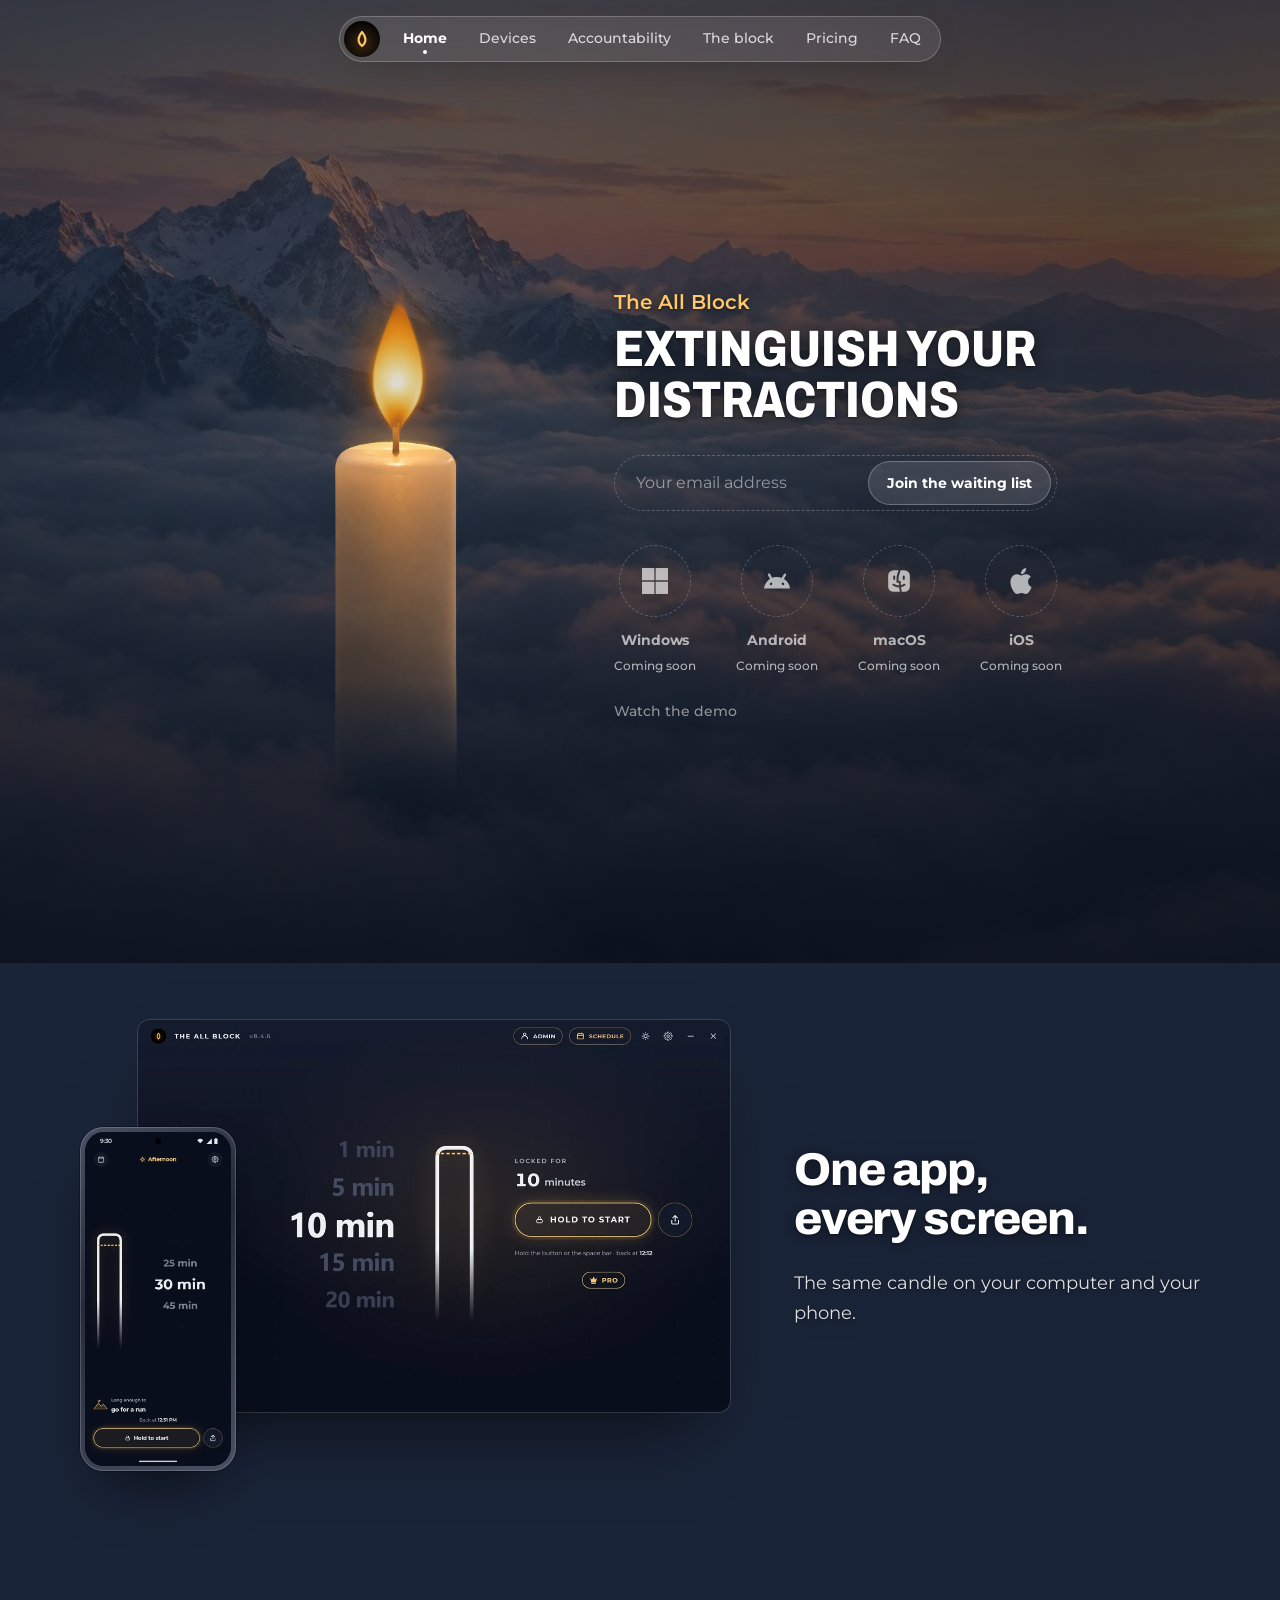
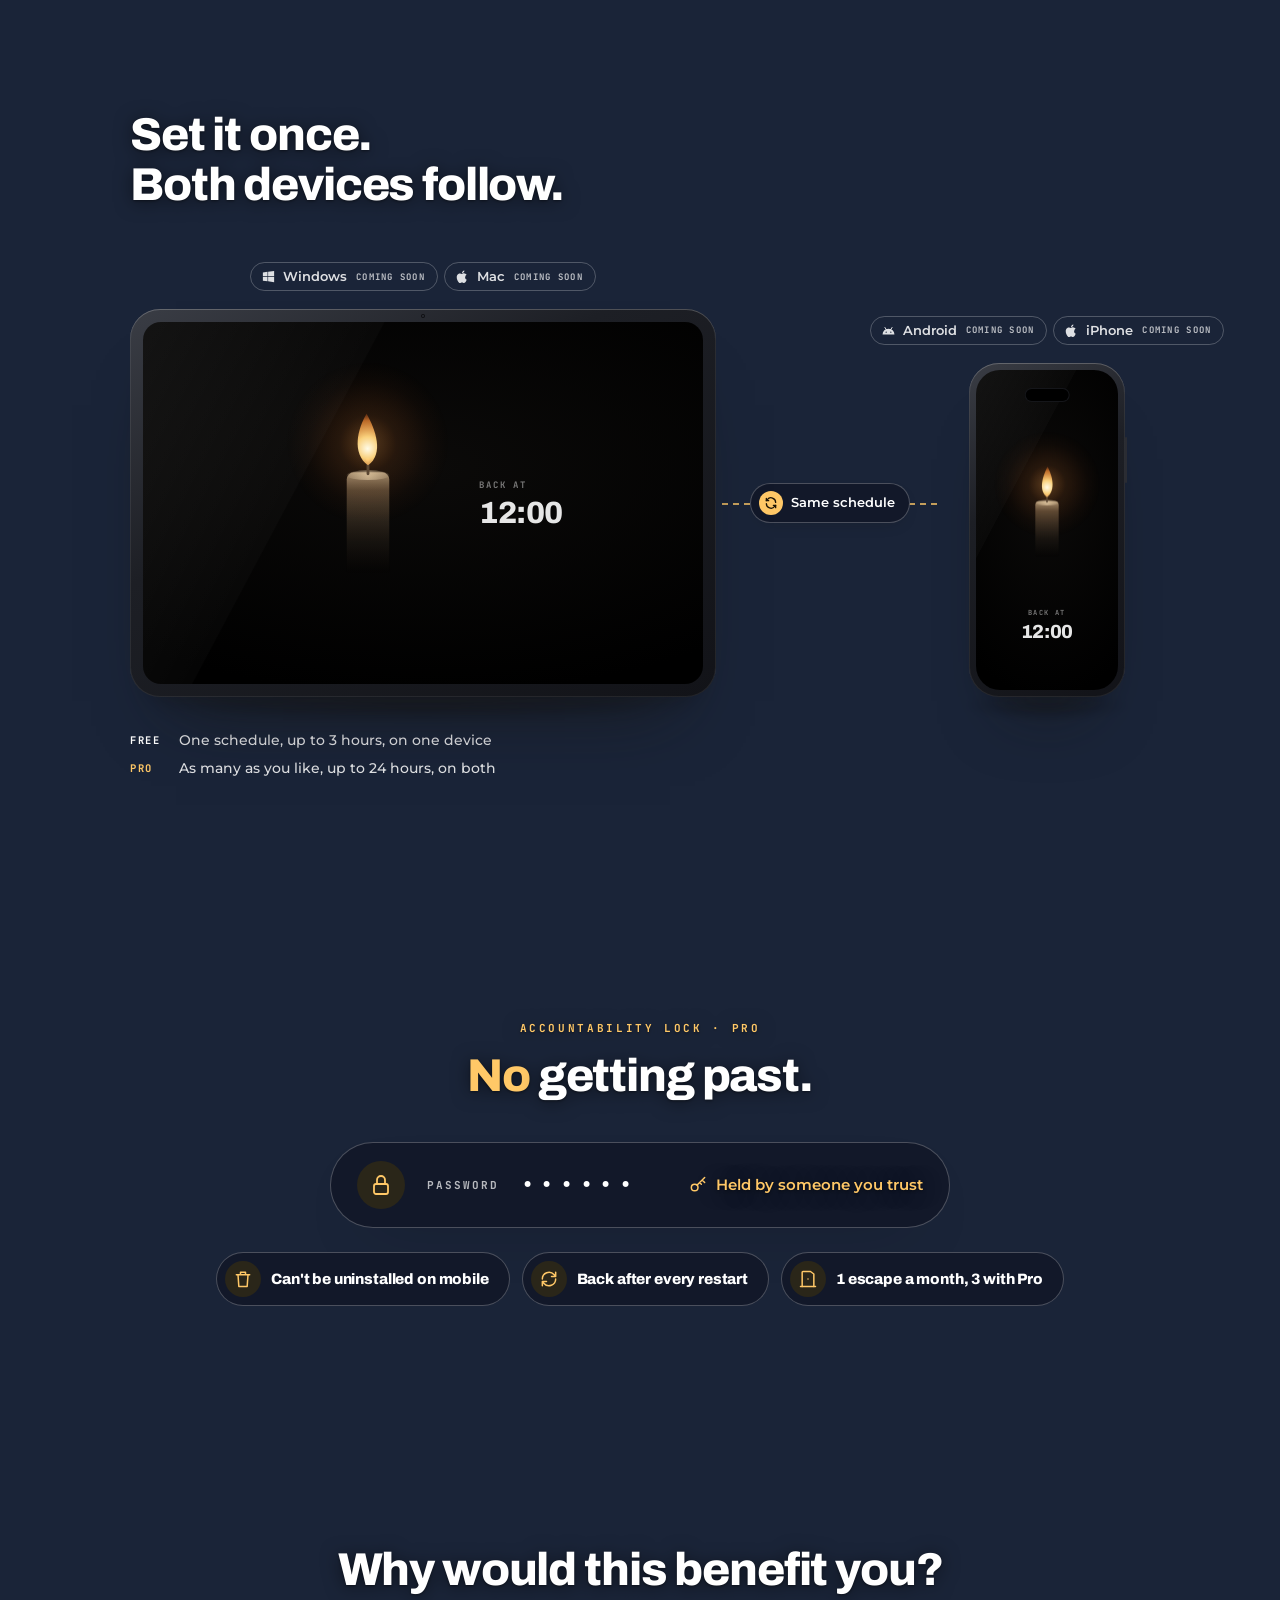
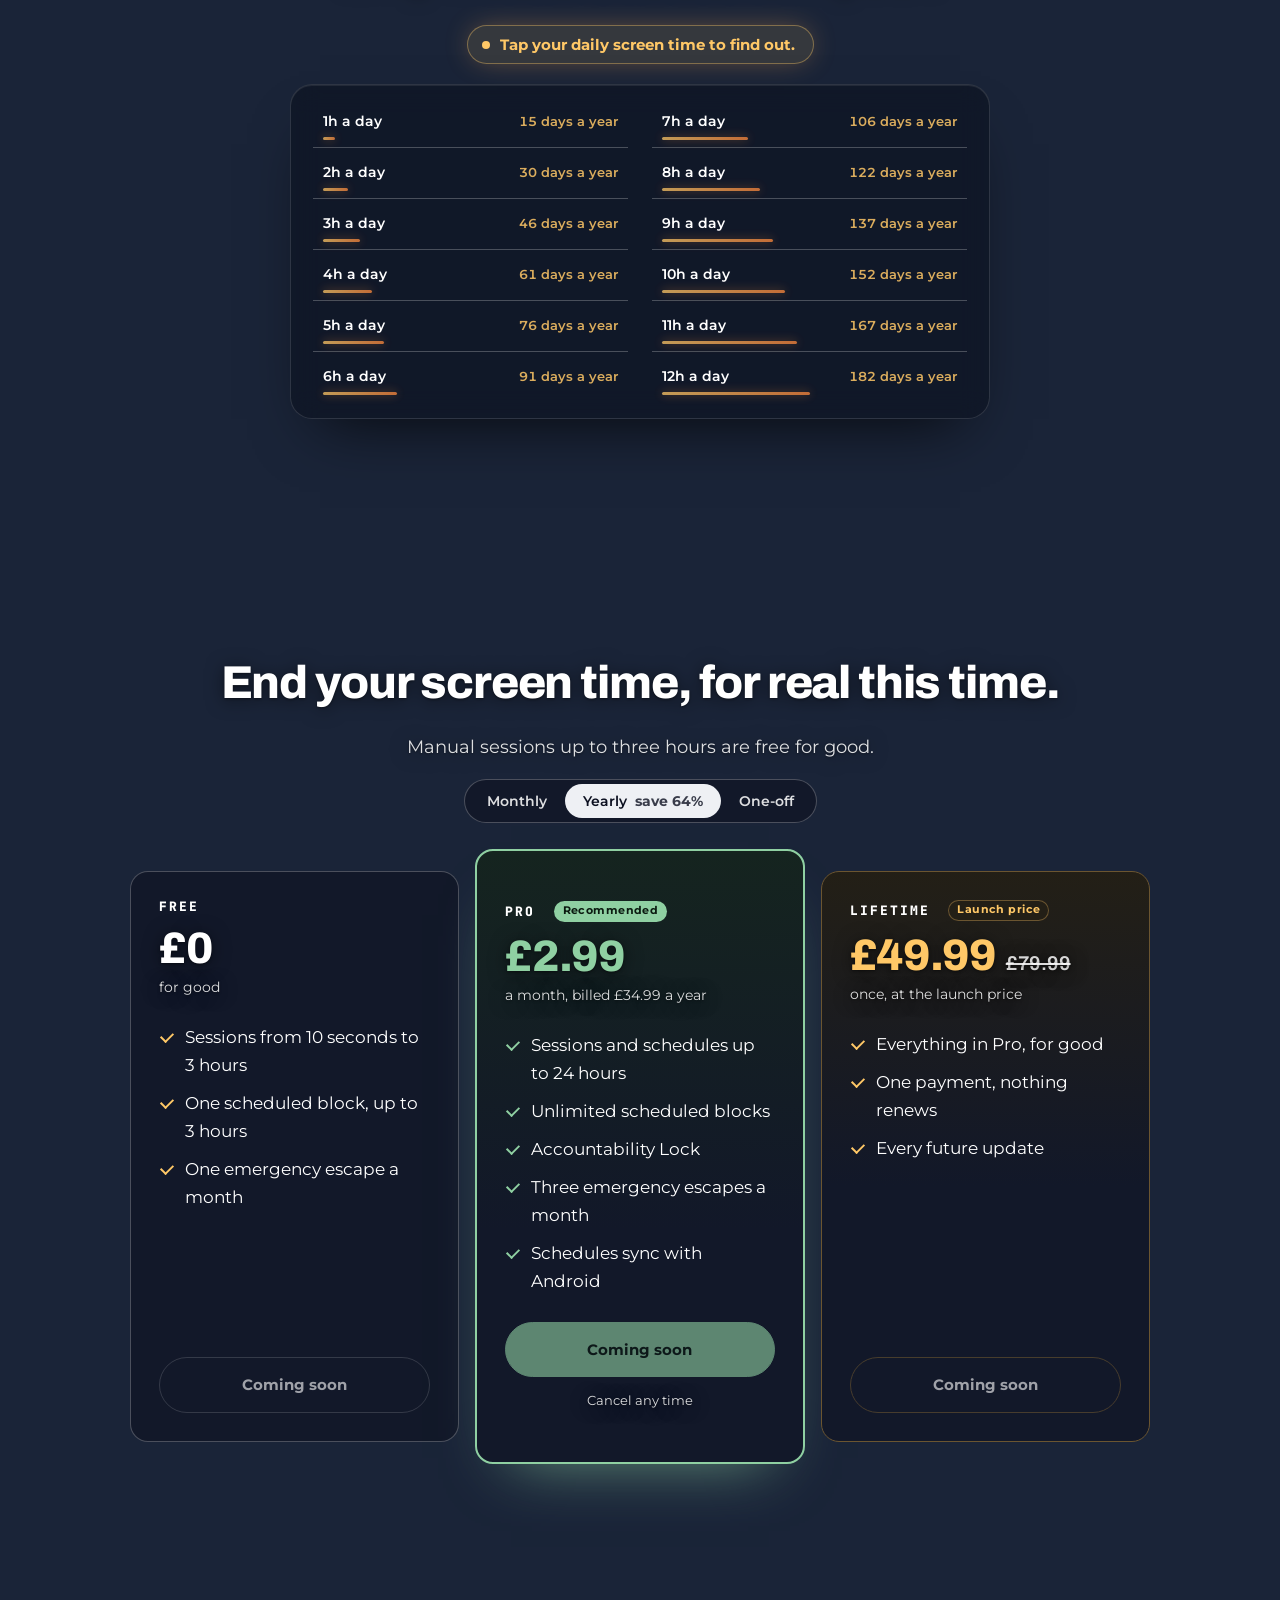
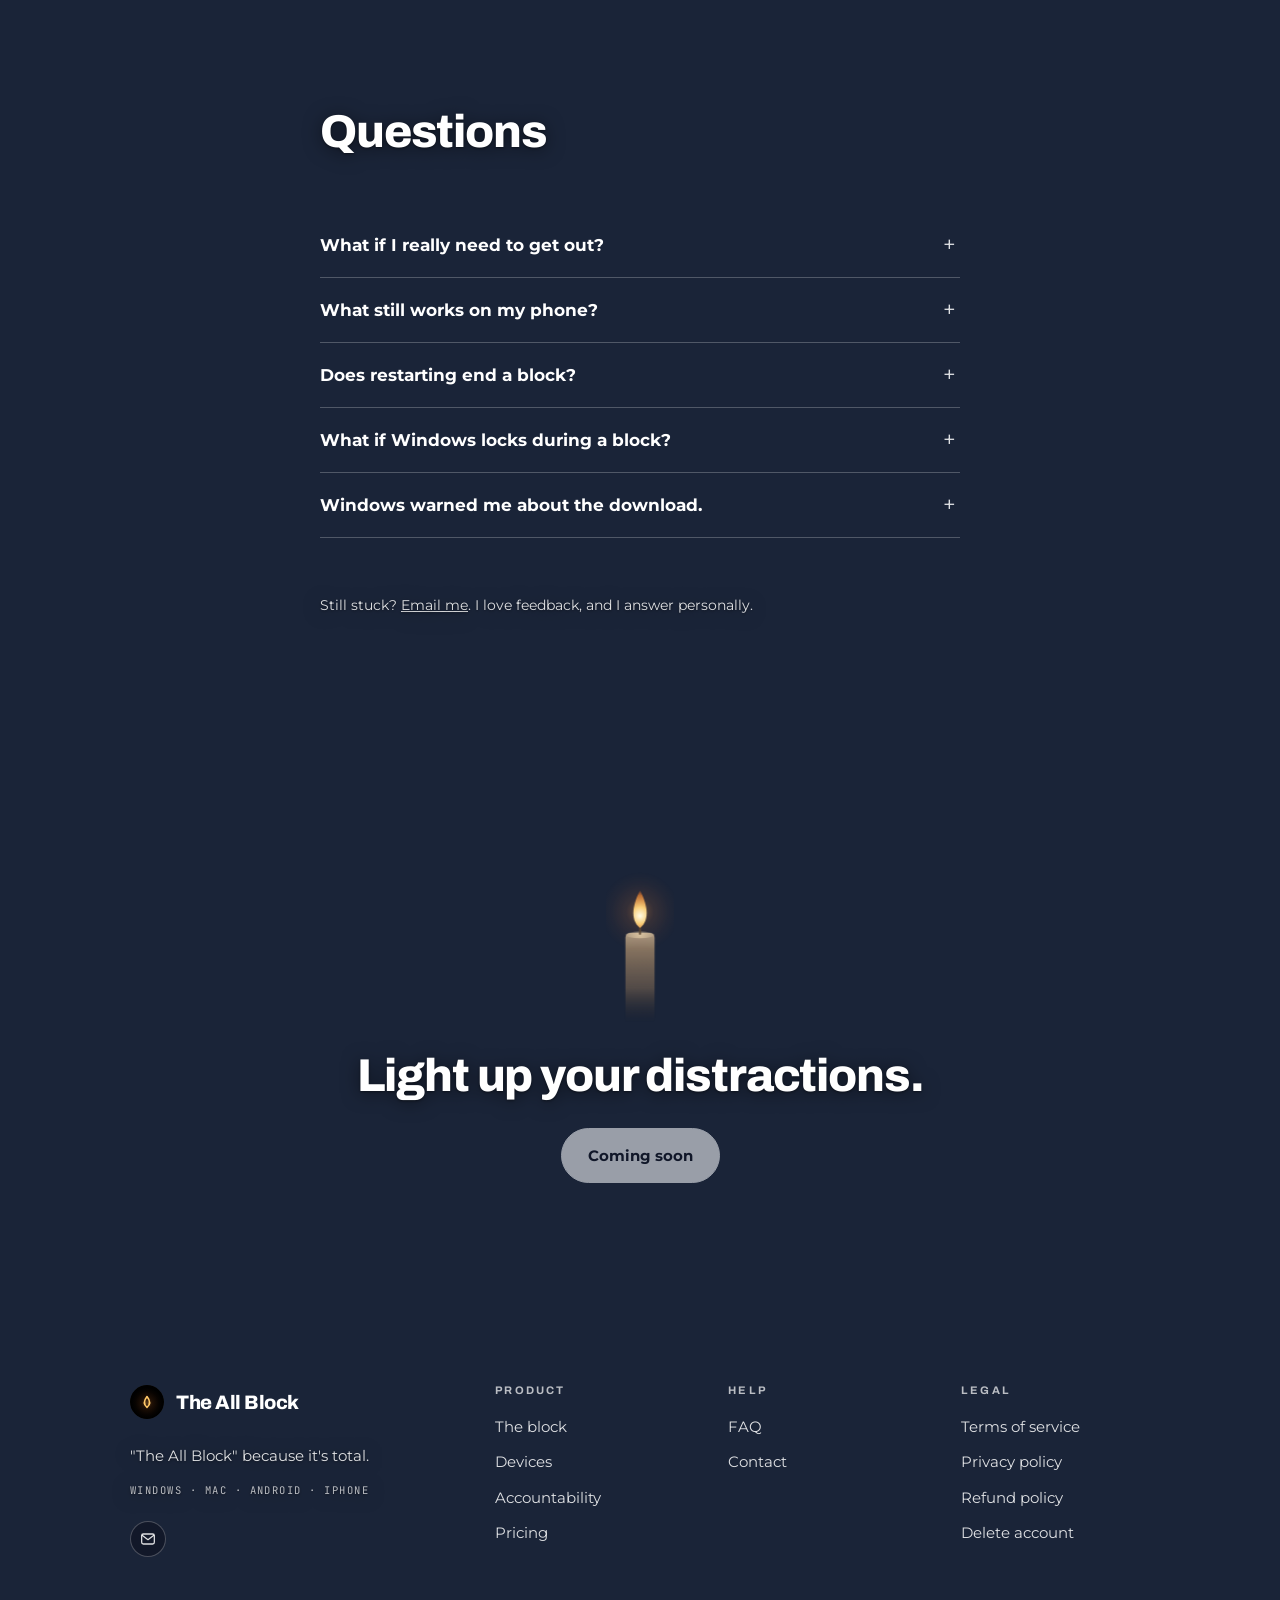
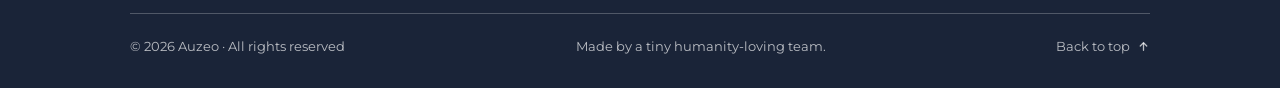
==== commit d3941bb3: "Home page on phones: the hero fits one screen with a bigger candle, notifications stay beside the fl" ====
--- a/docs/index.html
+++ b/docs/index.html
@@ -1722,6 +1722,9 @@
 /* phones: the longer "Join the waiting list" label left no room for the address, so stack them */
 @media(max-width:480px){.wl-row{flex-direction:column;border-radius:26px;gap:4px}.wl-row input{padding:12px 14px;text-align:center}.wl-row button{width:100%;padding:13px 20px}}
 @media (prefers-reduced-motion:reduce){.wl button,.wl-row{transition:none}}
+/* Phones (2026-11-25): no nav up there, so less top padding; no screen-high gap before Devices; the four platform circles fit one line. */
+@media(max-width:800px){.nh.q-row.pl-hero{padding-top:40px}#devices{margin-top:56px}.pl-hero .pl-cw .pl-mark{height:clamp(160px,calc(100svh - 520px),400px)}}
+@media(max-width:560px){.pl-hero .pl-dl{margin-top:16px}.pl-dl8{gap:6px 10px}.pl-dl8 i{width:50px;height:50px}.pl-dl .pi{width:20px;height:20px}.pl-dl8 b{font-size:13px}.pl-dl8 small{font-size:10.5px;white-space:nowrap}.fx-n{width:164px;font-size:11px}}
 /* Accountability Lock (2026-11-21): centred, a lock bar, then the facts as pills. */
 .v2 .al{--al-g:#a8701c;--al-s:#f3e6cc;background:var(--paper)}
 :root[data-theme="dark"] .v2 .al{--al-g:#ffc867;--al-s:#2a2619}
@@ -1958,6 +1961,8 @@
 #schedule .sk-os span.off{color:var(--ash);background:transparent;box-shadow:none}
 #schedule .sk-os em{font:700 9px var(--mono);letter-spacing:.14em;text-transform:uppercase;font-style:normal;color:var(--faint);margin-left:2px}
 @media (max-width:800px){#schedule .sk-row3{grid-template-columns:minmax(0,2fr) minmax(0,1fr);gap:16px}#schedule .sk-link{display:none}#schedule .sk-os{flex-direction:column;align-items:center}#schedule .sk-os span{font-size:11.5px;padding:5px 10px 5px 8px}}
+/* Phones: the phone column is narrow, so each chip puts "Coming soon" under the name instead of running off the screen. */
+@media (max-width:560px){#schedule .sk-os span{display:grid;grid-template-columns:auto auto;justify-content:center;align-items:center;column-gap:6px;row-gap:1px;border-radius:14px;padding:5px 10px}#schedule .sk-os span em{grid-column:1/-1;text-align:center;margin:0}}
 </style>
 <script>
 /* The resting candle from the phone app (aodDraw), drawn on each screen. */
@@ -3036,10 +3041,10 @@
  else{var o=pick(O);if(o[0]==='o'){e.className='fx-o';e.innerHTML='<svg viewBox="0 0 24 24">'+o[1]+'</svg>'}else{e.className='fx-t';e.textContent=o[1]}}
  return e}
 var F='brightness(1) sepia(0) saturate(1) hue-rotate(0deg) blur(0px)',H='brightness(1.5) sepia(1) saturate(5) hue-rotate(-12deg) blur(1px)',T='translate(-50%,-50%) translate(';
-function spawn(){if(document.hidden||off||live>5)return;var sm=innerWidth<=800?.45:1,side=(k++%3===2)?1:-1,
- x0=side*(side<0?140+Math.random()*220:120+Math.random()*80)*sm,y0=(-90+Math.random()*440)*sm,rt=Math.random()*30-15,e=make(mode);fx.appendChild(e);live++;
+function spawn(){var ph=innerWidth<=560;if(document.hidden||off||live>(ph?2:5))return;var sm=innerWidth<=800?.45:1,side=(k++%3===2)?1:-1,
+ x0=ph?side*(150+Math.random()*30):side*(side<0?140+Math.random()*220:120+Math.random()*80)*sm,y0=ph?-50+Math.random()*130:(-90+Math.random()*440)*sm,mx=ph?.5:.32,rt=Math.random()*30-15,e=make(mode);fx.appendChild(e);live++;
  var an=e.animate([{transform:T+x0+'px,'+y0+'px) rotate('+rt+'deg) scale(.96)',opacity:0,filter:F},{offset:.14,opacity:1},
-  {offset:.62,transform:T+(x0*.32)+'px,'+(y0*.3-40*sm)+'px) rotate('+rt/2+'deg) scale(.8)',opacity:1,filter:F},
+  {offset:.62,transform:T+(x0*mx)+'px,'+(y0*.3-40*sm)+'px) rotate('+rt/2+'deg) scale(.8)',opacity:1,filter:F},
   {offset:.88,transform:T+'0px,-4px) rotate(0deg) scale(.32)',opacity:.85,filter:H},
   {transform:T+'0px,-18px) rotate(0deg) scale(.08)',opacity:0,filter:H}],{duration:3800+Math.random()*900,easing:'cubic-bezier(.45,0,.6,1)'});
  an.onfinish=function(){e.remove();live--;fl.animate([{opacity:0,transform:'scale(.7)'},{opacity:1,transform:'scale(1.15)',offset:.3},{opacity:0,transform:'scale(1.3)'}],{duration:700,easing:'ease-out'})}}
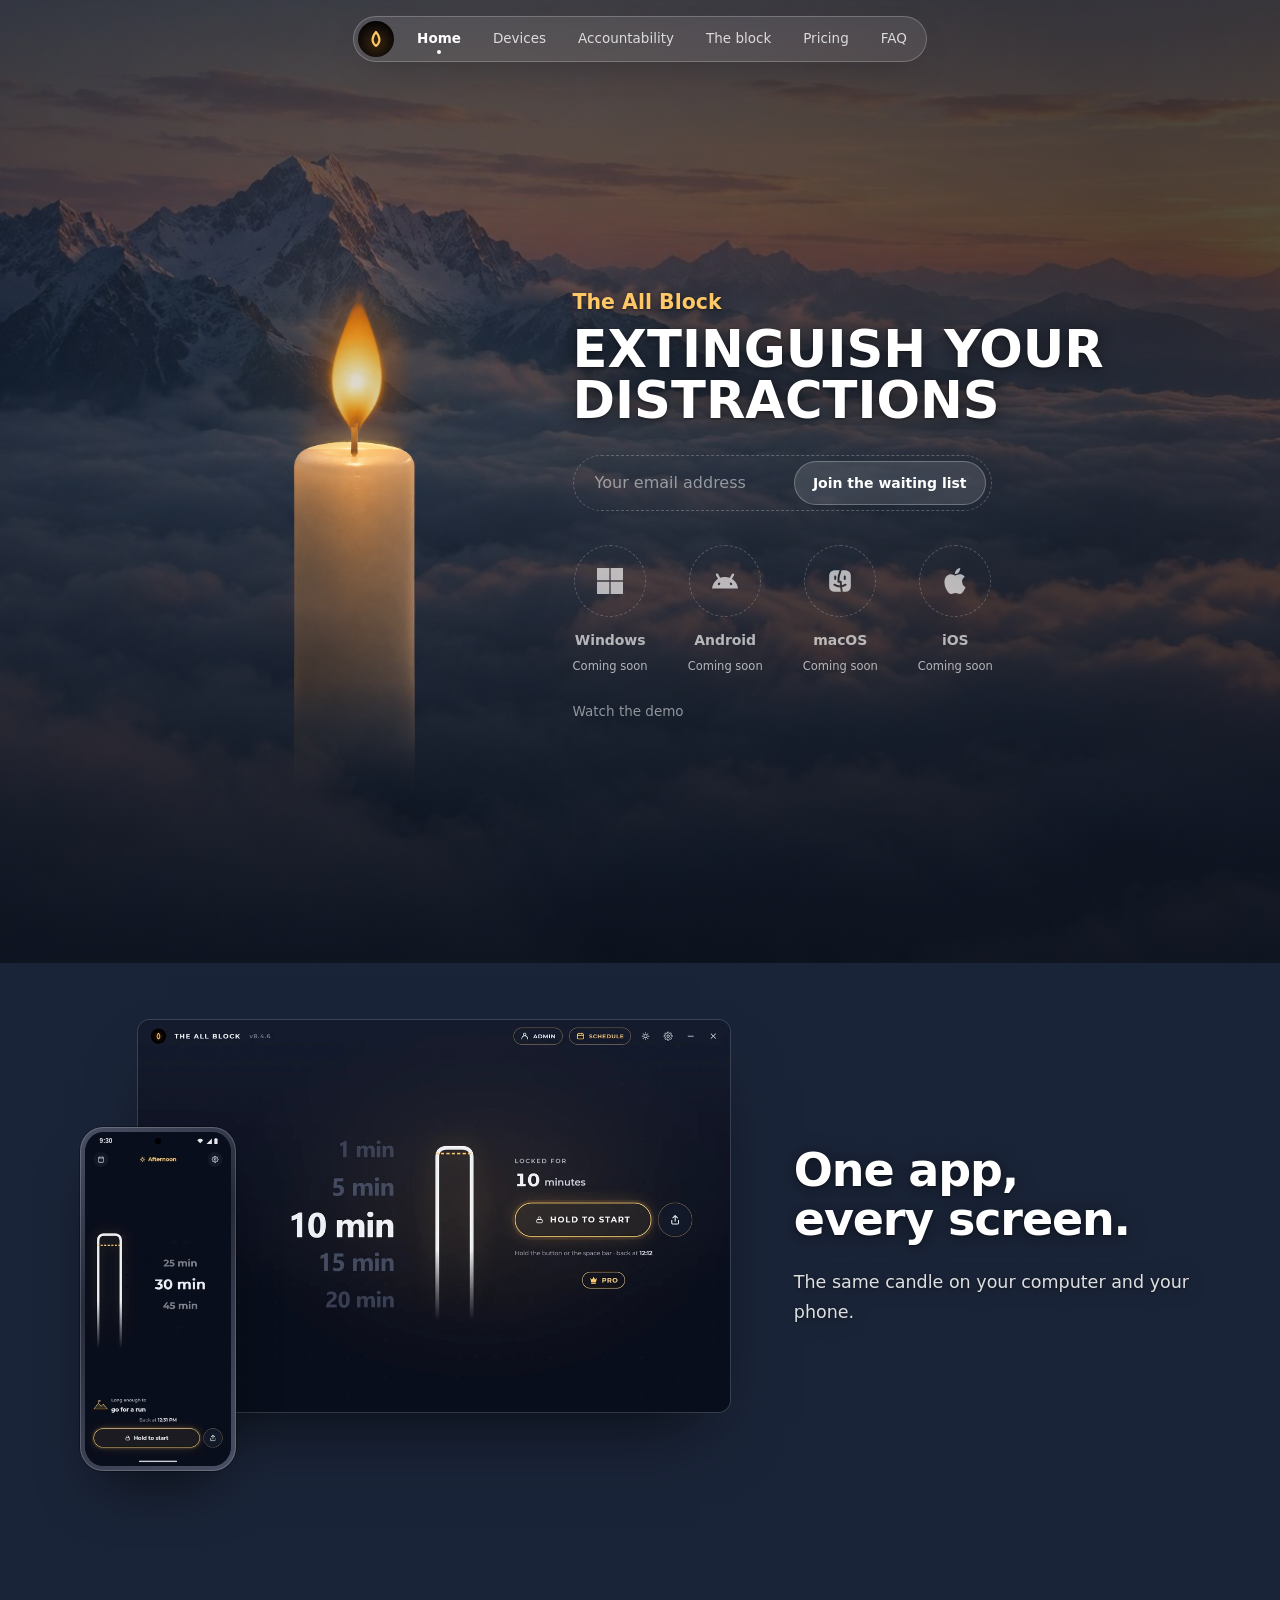
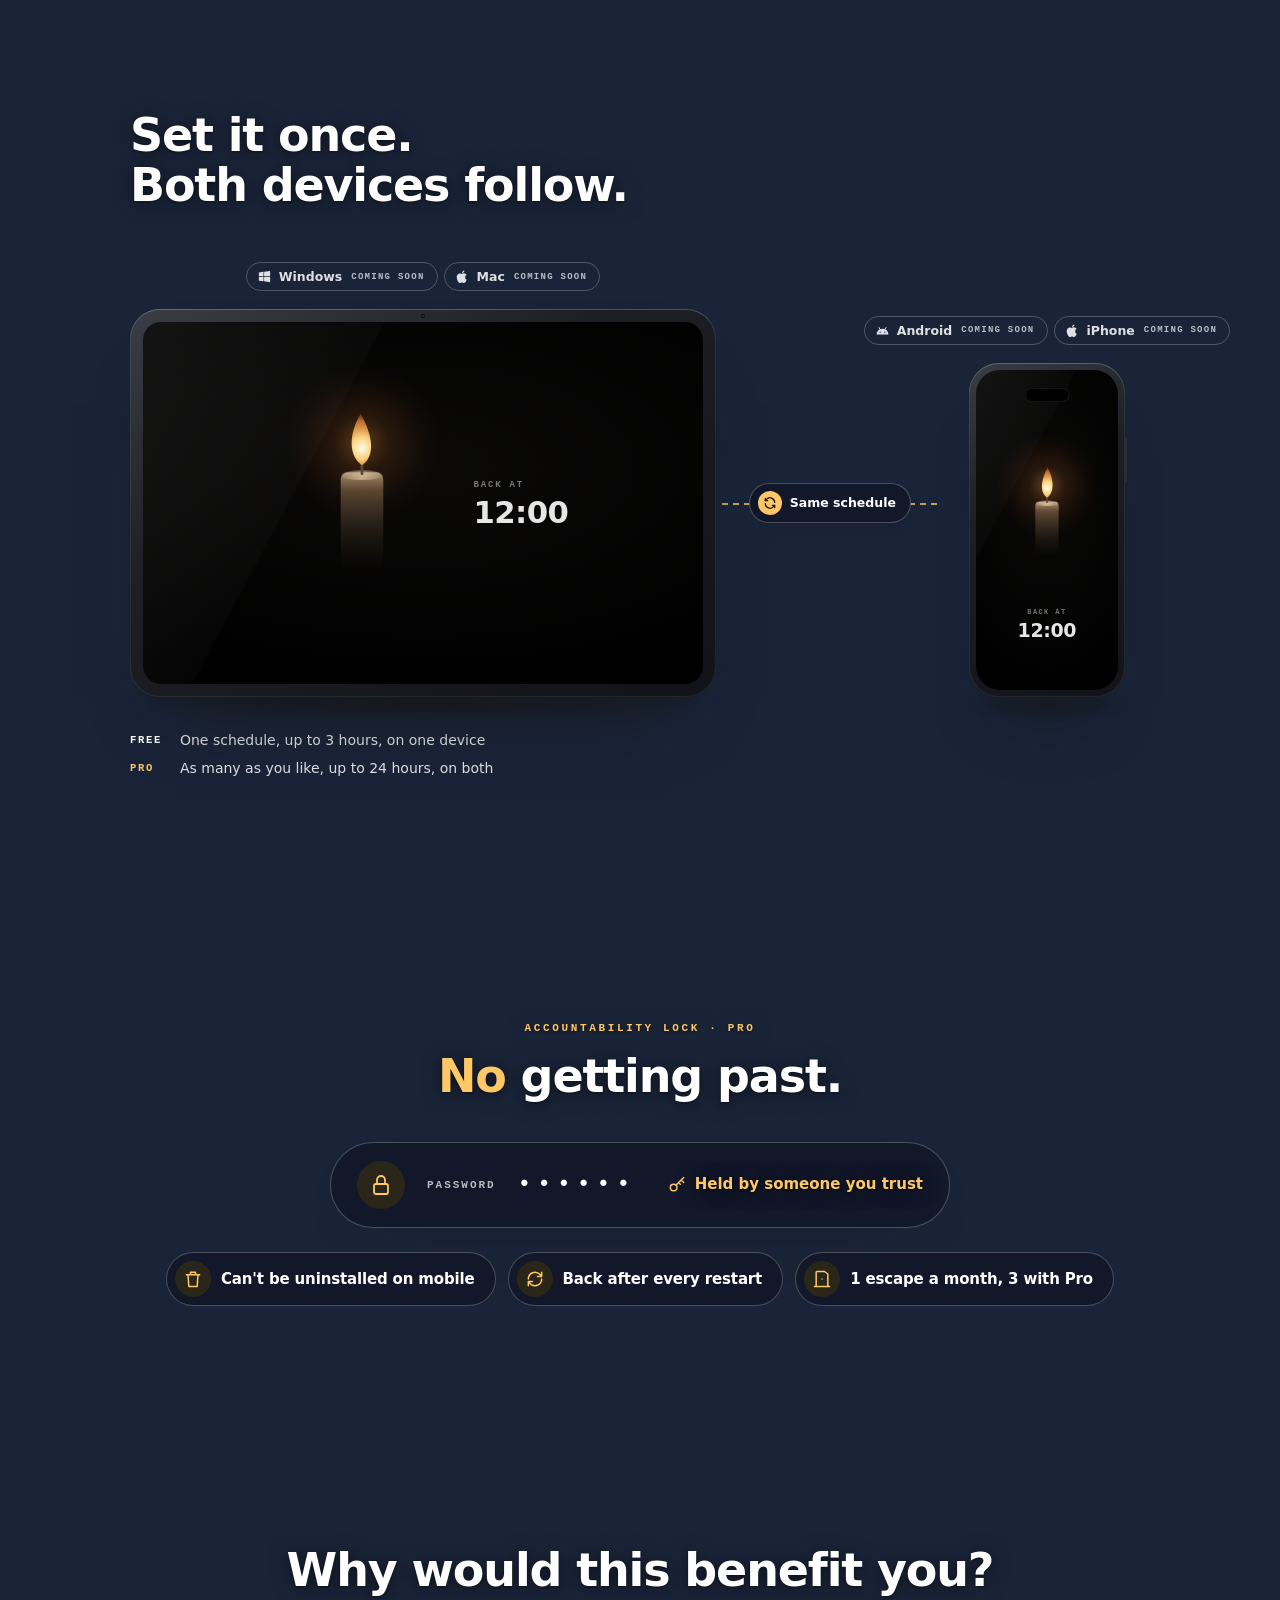
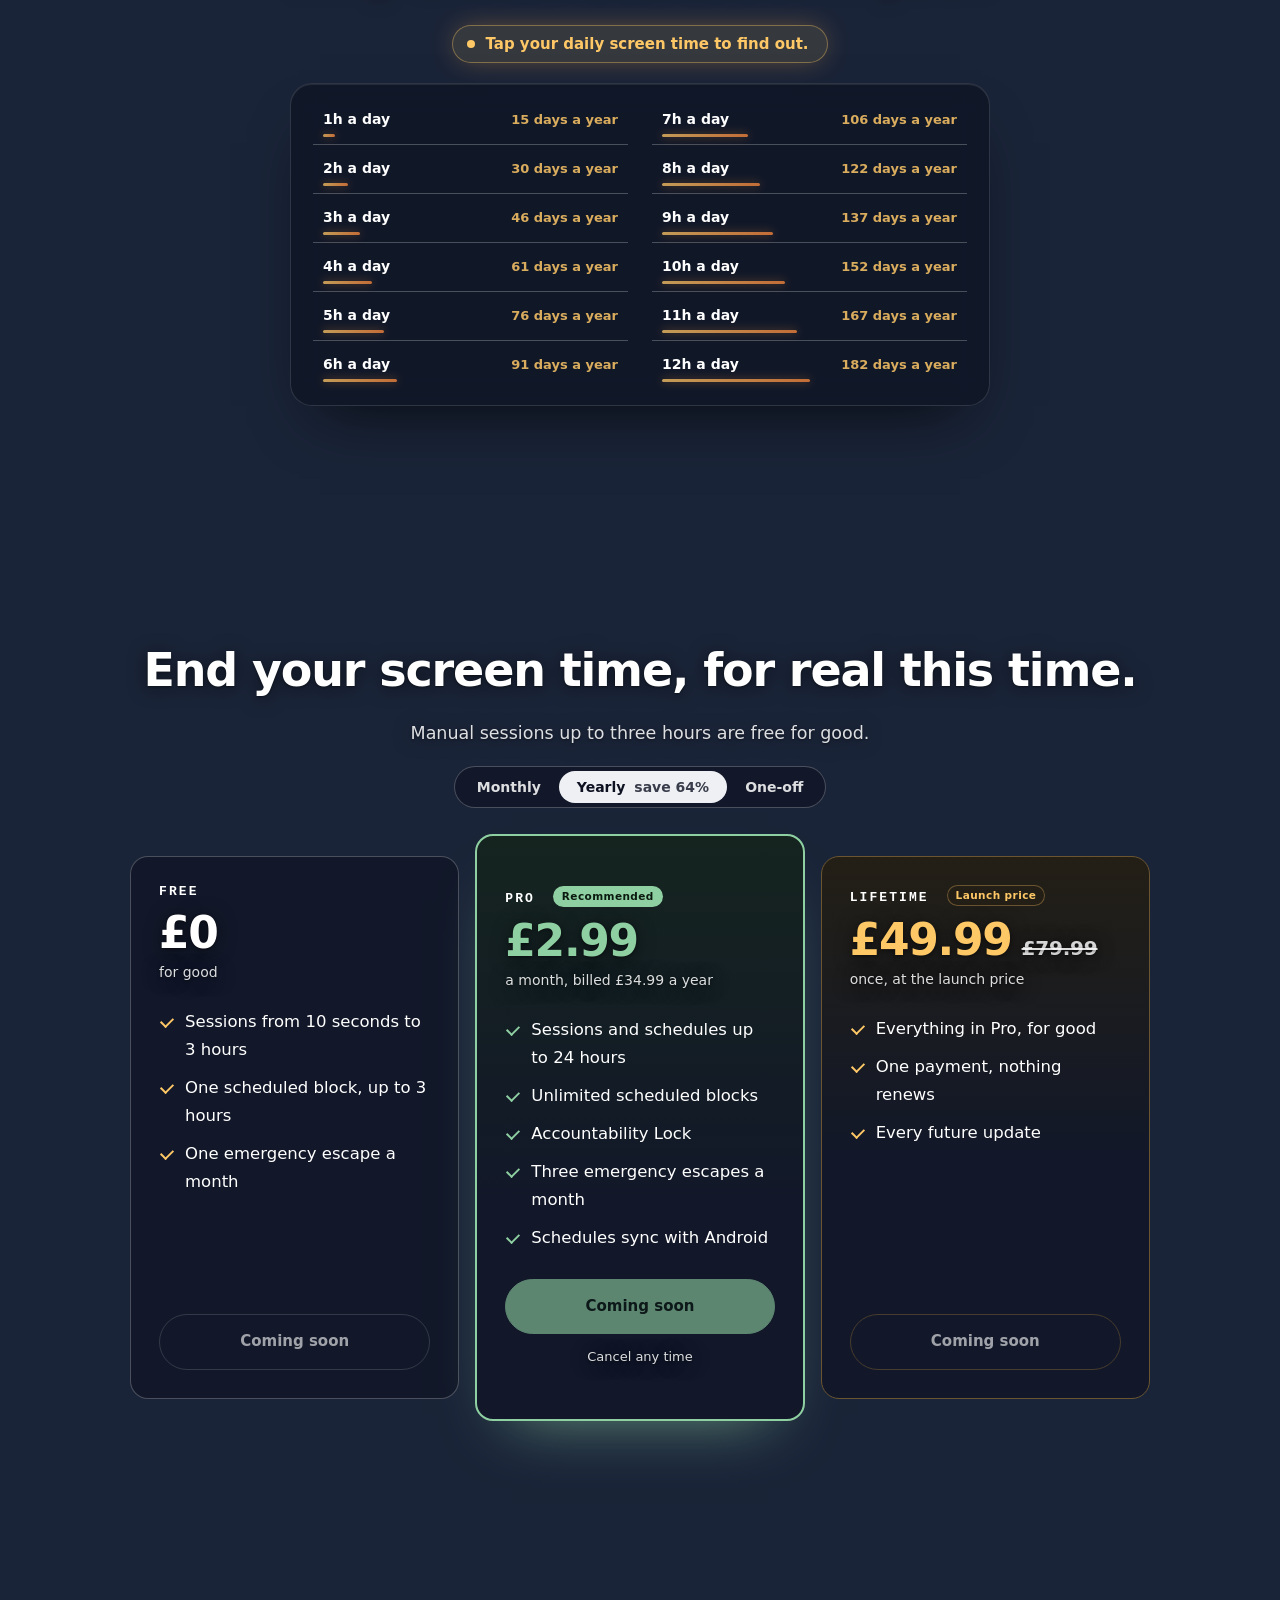
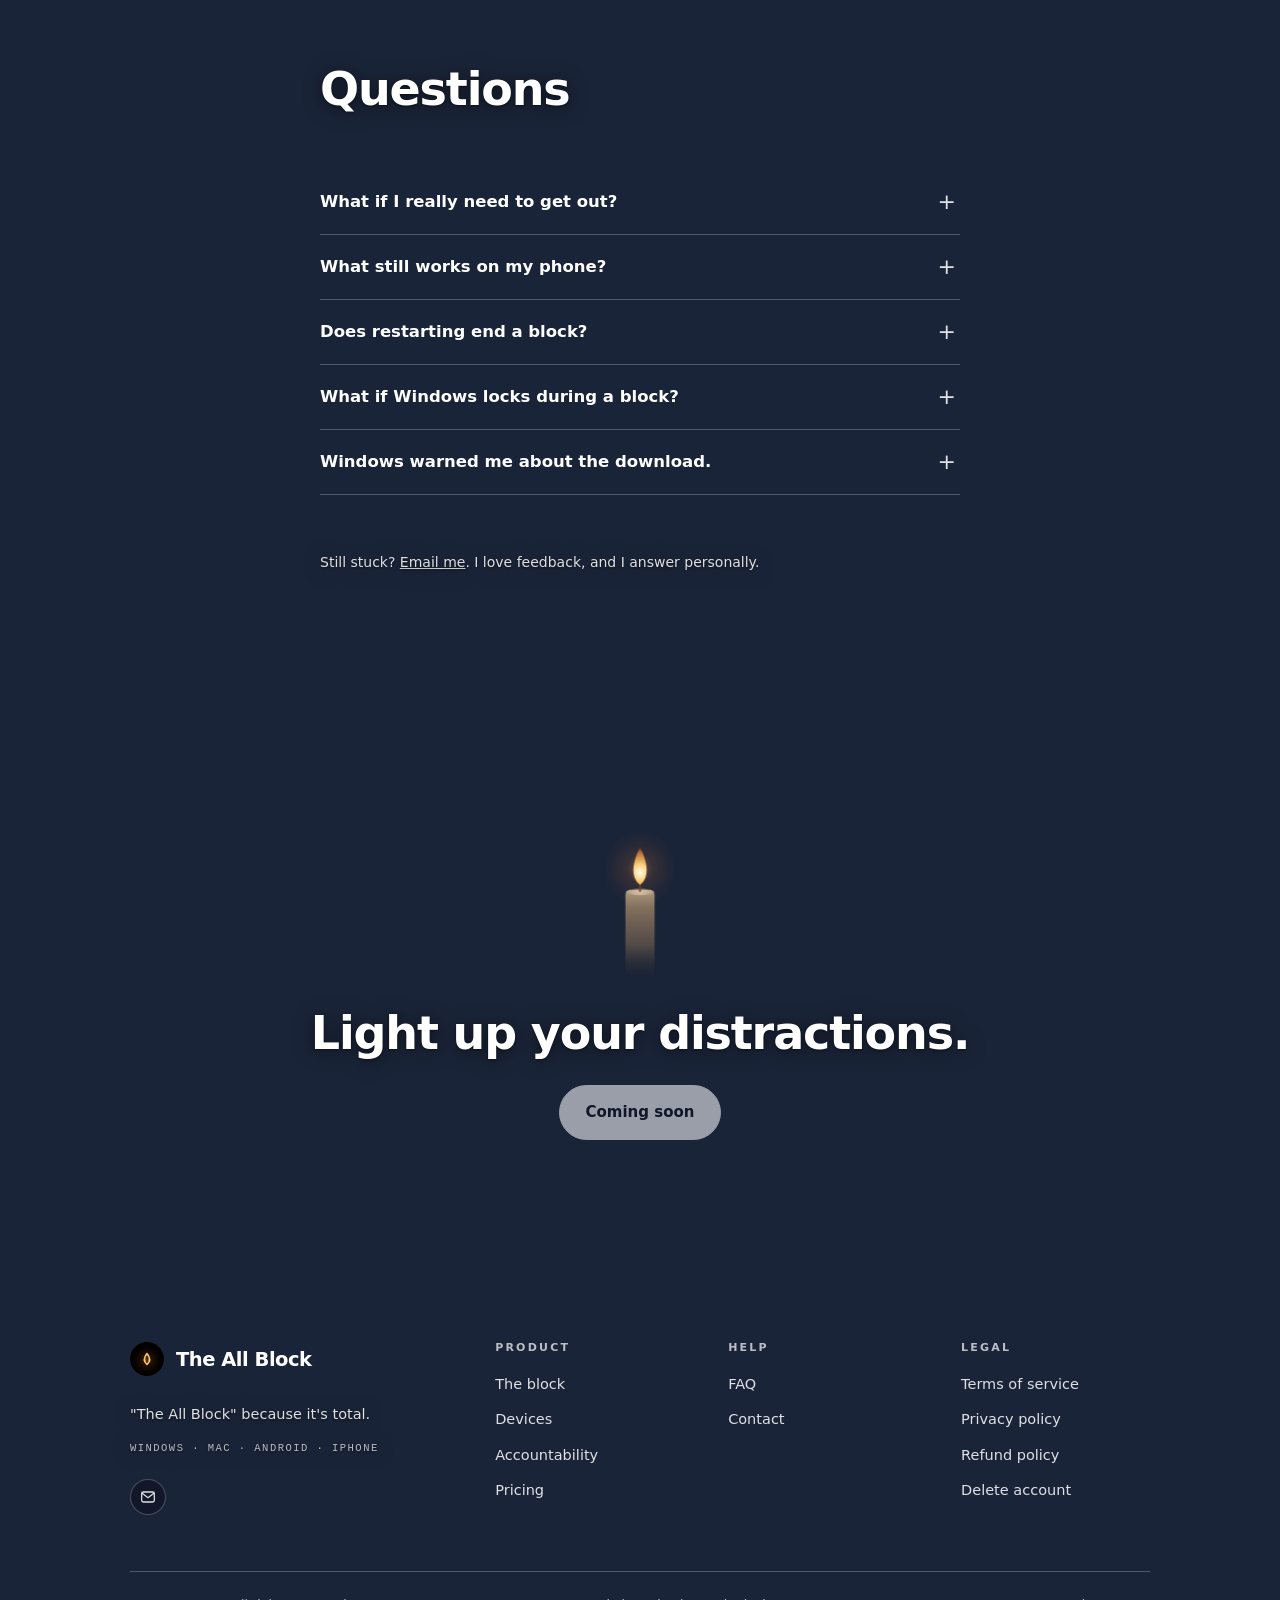
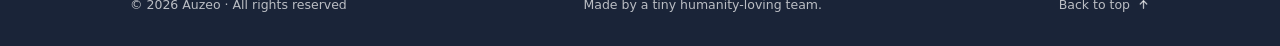
==== commit d564a6e1: "Site: CSS and JS move to site.css and site.js (259 KB to 35 KB); CSP and robots meta; alt text on ev" ====
--- a/docs/index.html
+++ b/docs/index.html
@@ -8,9 +8,12 @@
 }catch(e){}
 </script>
 <meta charset="utf-8">
+<meta http-equiv="Content-Security-Policy" content="default-src 'self'; script-src 'self' 'sha256-phRoOjWj5MMYLRdFg/KP1Vz4fuM8RS7ktmA6qIBSImE=' 'unsafe-hashes' 'sha256-p5PnWJvMOnsZyLjxblLBMDwBfOASHA7CQcLYb5mwepY='; style-src 'self' 'unsafe-inline' https://fonts.googleapis.com; font-src 'self' https://fonts.gstatic.com data:; img-src 'self' data: blob:; connect-src 'self' https://jkssypznppzqmdndmssz.supabase.co; object-src 'none'; base-uri 'self'; form-action 'self'; upgrade-insecure-requests">
+<meta name="robots" content="index,follow,max-image-preview:large">
+<meta name="referrer" content="strict-origin-when-cross-origin">
 <meta name="viewport" content="width=device-width, initial-scale=1">
 <title>The All Block: App and Website Blocker for PC and Phone</title>
-<meta name="description" content="End your screen time. The All Block is a focus blocker for your computer and phone. It locks the whole device until your session ends, not just a list of apps and sites.">
+<meta name="description" content="End your screen time. The All Block is a focus blocker for your computer and phone. It locks the whole device until your session ends, not just a few apps.">
 <meta property="og:title" content="The All Block">
 <meta property="og:description" content="Extinguish your screen time. One timer locks your whole phone or computer until it ends.">
 <link rel="canonical" href="https://theallblock.com/">
@@ -35,1715 +38,8 @@
 <link rel="preload" as="image" href="img/photos/dawn-1536.jpg" fetchpriority="high">
 <link rel="stylesheet" href="https://fonts.googleapis.com/css2?family=Archivo:wdth,wght@75..125,400..900&family=Montserrat:wght@400;500;600;700&family=JetBrains+Mono:wght@400;700&family=Caveat:wght@500;600;700&display=swap" media="print" onload="this.media='all';this.onload=null">
 <noscript><link rel="stylesheet" href="https://fonts.googleapis.com/css2?family=Archivo:wdth,wght@75..125,400..900&family=Montserrat:wght@400;500;600;700&family=JetBrains+Mono:wght@400;700&family=Caveat:wght@500;600;700&display=swap"></noscript>
-<style>
-/* ═══════════════════════════════════════════════════════════════════
-   Photography: generated for this project, no licence or credit obligations.
-   ═══════════════════════════════════════════════════════════════════ */
-:root{
-  --paper:#faf9f6; --card:#ffffff; --sand:#f3f1ec; --hush:#eef1f0;
-  --ink:#141416; --ash:#6a6a72; --faint:#93939b; --line:#e6e3dc;
-  --green:#15a34a; --green-txt:#14803d; --green-soft:#e8f5ec; --green-deep:#14532d;
-  --onyx:#141416; --onyx-txt:#faf9f6;
-  --display:"Archivo",system-ui,sans-serif;
-  --body:"Montserrat",system-ui,sans-serif;
-  --mono:"JetBrains Mono",ui-monospace,monospace;
-  --hand:"Caveat",ui-rounded,cursive;
-  --gut:clamp(20px,5vw,60px);
-  --wrap:1140px;
-  --r:18px;
-  --shadow:0 24px 60px -40px rgba(20,20,22,.45);
-  --photo:none;
-  /* how much paper is washed over the hero photograph on narrow screens, where
-     it goes full bleed and the copy sits straight on it. Raised for the forest
-     source: it's far denser than the pale ridge it replaced, and --ash body
-     text was losing contrast against the treeline through the middle. */
-  --veil1:60%; --veil2:72%; --veil3:92%;
-  color-scheme:light;
-}
-:root[data-theme="dark"]{
-  --paper:#0d0d0f; --card:#171719; --sand:#131315; --hush:#141618;
-  --ink:#f4f4f6; --ash:#95959d; --faint:#74747c; --line:#28282e;
-  --green:#4ade80; --green-txt:#5fd98d; --green-soft:#16241b; --green-deep:#bbf7d0;
-  --onyx:#f4f4f6; --onyx-txt:#141416;
-  --shadow:0 24px 60px -40px rgba(0,0,0,.9);
-  --photo:brightness(.9) saturate(.85);
-  --veil1:54%; --veil2:68%; --veil3:92%;
-  color-scheme:dark;
-}
-*{box-sizing:border-box}
-html{scroll-behavior:smooth;overflow-x:clip}
-body{margin:0;background:var(--paper);color:var(--ink);
-  font-family:var(--body);font-size:16.5px;line-height:1.75;
-  -webkit-font-smoothing:antialiased;overflow-x:hidden}
-h1,h2,h3,h4{font-family:var(--display);font-weight:800;line-height:1.05;
-  margin:0;letter-spacing:-.025em}
-p{margin:0 0 1em}
-a{color:inherit}
-img{max-width:100%;display:block}
-.wrap{max-width:var(--wrap);margin:0 auto;padding:0 var(--gut)}
-/* Every grid child opts out of `auto` min sizing. Without this a 1520px
-   screenshot forces its column wider than the page and the layout blows
-   out sideways — which is exactly what went wrong in the first pass. */
-.grid>*{min-width:0}
-/* Photographs that exist in a light and a dark cut — the app render sitting
-   inside the monitor has to match the theme the visitor is actually in. */
-.swap-light{display:block}
-.swap-dark{display:none}
-:root[data-theme="dark"] .swap-light{display:none}
-:root[data-theme="dark"] .swap-dark{display:block}
-/* Nothing that pairs with these may set `display` on the img — a rule like
-   `.somefig img` out-specifies the two swap rules above and both cuts render
-   at once, stacked. Size them with width/height only. */
-
-.eyebrow{font-family:var(--mono);font-size:11px;letter-spacing:.24em;
-  text-transform:uppercase;color:var(--green-txt);margin:0 0 14px;font-weight:700}
-.eyebrow.mute{color:var(--faint)}
-.hand{font-family:var(--hand);color:var(--green-txt);font-size:26px;
-  line-height:1.2;font-weight:600;margin:0}
-.lede{color:var(--ash);max-width:58ch}
-h2.big{font-size:clamp(30px,4.2vw,48px)}
-
-/* ── buttons ─────────────────────────────────────────────────── */
-.btn{display:inline-flex;align-items:center;gap:9px;text-decoration:none;
-  background:var(--onyx);color:var(--onyx-txt);border:1px solid var(--onyx);
-  padding:14px 26px;border-radius:999px;font-weight:700;font-size:15px;
-  transition:transform .18s ease,box-shadow .18s ease;white-space:nowrap}
-.btn:hover{transform:translateY(-2px);box-shadow:0 14px 28px -14px rgba(0,0,0,.45)}
-.btn--ghost{background:transparent;color:var(--ink);border-color:var(--line)}
-.btn--ghost:hover{border-color:var(--ash);box-shadow:none}
-.btn--light{background:#fff;color:#141416;border-color:#fff}
-.btn--clear{background:rgba(255,255,255,.12);color:#fff;
-  border-color:rgba(255,255,255,.45);backdrop-filter:blur(6px)}
-.cta-row{display:flex;gap:12px;flex-wrap:wrap;margin-top:26px}
-.dl-note{max-width:46ch;margin:12px 0 0;font-size:13px;line-height:1.6;color:var(--ash)}
-
-/* ── nav ─────────────────────────────────────────────────────── */
-/* Lifted from the live site so the two pages share one nav: a compact
-   centred pill rather than a full-width bar, the mark as a badge instead of
-   a wordmark, and a dot under the current section instead of a filled chip. */
-.nav{position:fixed;top:16px;left:0;right:0;z-index:70;
-  display:flex;justify-content:center;padding-inline:16px;
-  /* Reading down, the pill gets out of the way; reading back up, it returns.
-     The two directions are deliberately not symmetric: leaving is quick so it
-     doesn't linger over the text, coming back is slower and eased so it
-     arrives rather than snaps. */
-  transition:transform .52s cubic-bezier(.16,.84,.28,1),opacity .34s ease}
-.nav.tucked{transform:translateY(calc(-100% - 22px));opacity:0;
-  transition:transform .26s cubic-bezier(.4,0,1,1),opacity .18s linear}
-.nav-pill{display:flex;align-items:center;gap:2px;
-  /* frosted glass (picked 2026-11-24): the photo shows through, blurred */
-  background:rgba(255,255,255,.09);border:1px solid rgba(255,255,255,.22);border-radius:999px;
-  -webkit-backdrop-filter:blur(14px) saturate(1.3);backdrop-filter:blur(14px) saturate(1.3);
-  padding:4px;box-shadow:0 12px 34px -18px rgba(0,0,0,.5)}
-@media(prefers-reduced-transparency:reduce){.nav-pill{background:rgba(17,22,40,.92);-webkit-backdrop-filter:none;backdrop-filter:none}}
-.nav-pill a{position:relative;text-decoration:none;color:rgba(255,255,255,.8);
-  font-size:13.5px;font-weight:500;padding:6px 15px;border-radius:999px;
-  transition:color .2s,background .2s;white-space:nowrap}
-.nav-pill a:hover{color:#fff}
-.nav-pill a.here{color:#fff;font-weight:700}
-.nav-pill a.here::after{content:"";position:absolute;left:50%;bottom:3px;
-  width:4px;height:4px;margin-left:-2px;border-radius:50%;background:#fff}
-/* the badge sits inside the pill, so it needs no shadow of its own */
-.nav-pill a.nav-badge{width:36px;height:36px;flex:none;border-radius:50%;overflow:hidden;padding:0;
-  background:radial-gradient(circle at 50% 60%,#3a2610 0,#120d08 55%,#000 82%);display:grid;place-items:center;
-  margin-right:6px;transition:transform .25s}
-.nav-badge:hover{transform:translateY(-1px)}
-.nav-badge svg rect{display:none}
-.nav-badge svg{width:36px;height:36px;display:block}
-/* Light mode: the nav badge in warm ink with an amber glow and a faint gold ring (picked 2026-11-18). */
-:root:not([data-theme="dark"]) .nav-pill a.nav-badge{background:radial-gradient(circle at 50% 62%,#4a3418 0,#2a2117 45%,#1a1b19 75%);box-shadow:0 0 0 3px rgba(224,149,42,.14)}
-:root:not([data-theme="dark"]) .nav-badge svg rect{display:none}
-:root:not([data-theme="dark"]) .nav-badge svg path{stroke:#ffc867}
-.theme-toggle{width:31px;height:31px;flex:none;border-radius:50%;padding:0;
-  border:1px solid var(--line);background:var(--sand);color:var(--ink);cursor:pointer;
-  display:grid;place-items:center;margin-left:4px;margin-right:2px;
-  transition:color .2s,background .2s,border-color .2s}
-.theme-toggle:hover{background:var(--card);border-color:var(--ash)}
-.theme-toggle svg{width:16px;height:16px;grid-area:1/1}
-.theme-toggle .i-moon{display:none}
-:root[data-theme="dark"] .theme-toggle .i-sun{display:none}
-:root[data-theme="dark"] .theme-toggle .i-moon{display:block}
-/* below this the section links would wrap; keep the badge and the action */
-@media(max-width:1020px){.nav-pill a:not(.nav-badge){display:none}}
-/* phones: no nav at all; the hero's own keys do the job */
-@media(max-width:800px){.nav{display:none}}
-
-/* ── photo primitives ────────────────────────────────────────── */
-.ph{position:relative;overflow:hidden;border-radius:var(--r);background:var(--sand)}
-.ph>img{width:100%;height:100%;object-fit:cover;filter:var(--photo)}
-.ph--4x3{aspect-ratio:4/3}
-.ph--3x4{aspect-ratio:3/4}
-.ph .cap{position:absolute;left:24px;right:24px;bottom:20px;z-index:2;
-  color:#fff;font-family:var(--hand);font-size:25px;line-height:1.25;
-  text-shadow:0 2px 18px rgba(0,0,0,.55);margin:0}
-/* A real app render in a two-column slot. Unlike .ph it never crops — a
-   cropped screenshot misrepresents what the window actually looks like. */
-.appfig{margin:0}
-.appfig img{width:100%;height:auto;border-radius:14px;border:1px solid var(--line);
-  box-shadow:var(--shadow);background:var(--card)}
-.appfig figcaption{margin-top:14px;color:var(--ash);font-size:13.5px;line-height:1.55}
-.appfig figcaption b{color:var(--ink);font-weight:700}
-.ph .veil{position:absolute;inset:0;z-index:1;
-  background:linear-gradient(transparent 45%,rgba(0,0,0,.5))}
-
-/* ── hero — same shape as the live site: big wheel left, copy right,
-      one full screen. The photograph sits behind it, faded into the
-      page so it reads as light, not as a dark panel. ─────────────── */
-.hero{position:relative;min-height:100svh;display:grid;place-items:center;
-  padding:150px 0 90px;overflow:hidden}
-/* The photograph is a half-panel, not a full backdrop: it holds the left side
-   behind the wheel card and stops at the middle, so the headline and the
-   sub-copy on the right sit on clean paper and stay at full contrast. */
-.hero-bg{position:absolute;inset:0 50% 0 0;z-index:0}
-/* the source is portrait (1024×1536) and the panel is only a little taller than
-   it is wide, so the crop is almost all vertical — held slightly high to keep
-   the layered misty ridges in the band, not the dense trees at the foot */
-.hero-bg img{width:100%;height:100%;object-fit:cover;object-position:50% 38%;
-  filter:var(--photo)}
-/* Nothing reads over this half any more — the wheel card is opaque and the
-   copy is on the other side — so the wash is much lighter than it was as a
-   full backdrop. All three veils do is dissolve the panel's own edges: the
-   vertical seam on the right, and the top and bottom into --paper. */
-.hero-bg::after{content:"";position:absolute;inset:0;
-  background:
-    linear-gradient(to right, transparent 0%, transparent 46%,
-      color-mix(in srgb,var(--paper) 55%,transparent) 78%, var(--paper) 100%),
-    linear-gradient(to bottom,
-      color-mix(in srgb,var(--paper) 55%,transparent) 0%,
-      transparent 22%, transparent 58%, var(--paper) 100%)}
-/* On dark the same photo is the brightest thing on the page and the seam
-   against a near-black column is a hard line, so it takes a flat wash on top
-   of the edge fades — enough to sit back without going grey. */
-:root[data-theme="dark"] .hero-bg::after{
-  background:
-    linear-gradient(to right,
-      color-mix(in srgb,var(--paper) 34%,transparent) 0%,
-      color-mix(in srgb,var(--paper) 38%,transparent) 42%,
-      color-mix(in srgb,var(--paper) 76%,transparent) 78%, var(--paper) 100%),
-    linear-gradient(to bottom,
-      color-mix(in srgb,var(--paper) 62%,transparent) 0%,
-      transparent 24%, transparent 56%, var(--paper) 100%)}
-.hero-grid{position:relative;z-index:2;display:grid;
-  grid-template-columns:1fr 1.06fr;align-items:center;
-  gap:clamp(28px,5vw,72px);width:100%}
-/* over a photograph --faint disappears; the version line has to hold its own */
-.hero .eyebrow.mute{color:color-mix(in srgb,var(--ink) 72%,transparent)}
-/* same problem for the ghost button's hairline: --line is tuned against flat
-   paper and vanishes over the forest, on dark especially */
-.hero .btn--ghost{border-color:color-mix(in srgb,var(--ink) 28%,transparent)}
-.hero .btn--ghost:hover{border-color:color-mix(in srgb,var(--ink) 55%,transparent)}
-.hero .oh1{font-size:clamp(38px,4.7vw,62px);text-transform:uppercase;
-  margin-top:16px;line-height:1.08;letter-spacing:-.005em;max-width:15ch;
-  font-variation-settings:"wdth" 100}
-/* the second line steps down and changes case — hierarchy, not two
-   equal lines of shouting */
-.hero .oh1 em{font-style:normal;display:block;color:var(--green-txt);
-  font-size:.34em;text-transform:none;letter-spacing:-.01em;line-height:1.25;
-  font-weight:700;margin-top:.5em;max-width:34ch}
-.hero-sub{color:var(--ash);margin:24px 0 0;max-width:44ch;font-size:16.5px}
-.hero-sub b{color:var(--ink);font-weight:700}
-.hero-cta{display:flex;gap:12px;flex-wrap:nowrap;margin-top:34px}
-.hero-cta .play-btn{padding-inline:18px;white-space:nowrap}
-@media(max-width:560px){.hero-cta{flex-wrap:wrap}}
-.hero-meta-line{display:flex;align-items:baseline;gap:18px;flex-wrap:wrap;margin-top:20px}
-.hero-note{margin:0;font-family:var(--mono);font-size:11.5px;
-  letter-spacing:.14em;text-transform:uppercase;color:var(--ash);position:relative;
-  display:inline-block}
-.hero-coming{font-family:var(--mono);font-size:10px;letter-spacing:.1em;
-  text-transform:uppercase;color:var(--faint)}
-.hero-note .demo-arrow{position:absolute;right:calc(100% - 6px);top:31px;
-  width:80px;height:37px;overflow:visible;pointer-events:none}
-.hero-note .demo-arrow path{fill:none;stroke:var(--green-txt);stroke-width:3.5;
-  stroke-linecap:round;stroke-linejoin:round}
-.hero-note .demo-arrow .arrowhead{stroke-linejoin:miter;stroke-linecap:butt}
-@media(max-width:900px){.hero-note .demo-arrow{display:none}}
-
-/* the wheel — a real drum, same curve and geometry as the app */
-.wheel-card{position:relative;background:var(--card);
-  border:1px solid var(--line);border-radius:26px;padding:8px;
-  box-shadow:0 40px 90px -60px rgba(0,0,0,.55)}
-.wheel{position:relative;height:min(58vh,430px);overflow:hidden;
-  border-radius:20px;cursor:grab;user-select:none;touch-action:none;
-  perspective:850px;perspective-origin:50% 50%;
-  -webkit-mask-image:linear-gradient(transparent,#000 24%,#000 76%,transparent);
-  mask-image:linear-gradient(transparent,#000 24%,#000 76%,transparent)}
-.wheel:active{cursor:grabbing}
-.wheel:focus-visible{outline:2px solid var(--green);outline-offset:3px}
-/* the drum is pushed back by its own radius so the front face lands on the
-   perspective plane. Without this every option renders 235px nearer the
-   camera and the whole wheel reads as magnified and clipped. */
-.wheel-track{position:absolute;inset:0;transform-style:preserve-3d;
-  transform:translateZ(-235px)}
-.wheel-opt{position:absolute;top:50%;left:0;right:0;
-  padding-left:clamp(22px,4vw,52px);text-align:left;white-space:nowrap;
-  font-family:var(--display);font-weight:800;font-size:clamp(30px,3.6vw,46px);
-  font-variation-settings:"wdth" 100;color:var(--ash);
-  backface-visibility:hidden;will-change:transform,opacity;
-  transition:color .18s}
-.wheel-opt.is-sel{color:var(--ink)}
-.wheel-slot{position:absolute;left:0;right:0;top:50%;height:76px;
-  transform:translateY(-50%);pointer-events:none;
-  border-top:1px solid var(--line);border-bottom:1px solid var(--line)}
-.wheel-foot{display:flex;align-items:center;justify-content:space-between;
-  padding:12px 18px 8px;font-family:var(--mono);font-size:10.5px;
-  letter-spacing:.18em;text-transform:uppercase;color:var(--ash)}
-.go{display:inline-flex;align-items:center;gap:7px;background:var(--sand);
-  border:0;color:var(--ink);border-radius:999px;padding:7px 14px;
-  font-family:var(--mono);font-size:10.5px;font-weight:700;
-  letter-spacing:.12em;text-transform:uppercase;cursor:pointer;
-  transition:background .2s,color .2s}
-.go:hover{background:var(--onyx);color:var(--onyx-txt)}
-@media(max-width:900px){
-  .hero{min-height:0;padding:110px 0 70px}
-  .hero-grid{grid-template-columns:1fr;gap:34px}
-  .hero-say{order:-1}
-  /* one column, so a half-width panel would just be a stripe down the side —
-     it goes back to full bleed with the vertical veil doing the work */
-  .hero-bg{inset:0}
-  /* the dark rule below has to repeat the selector, not just the declaration:
-     :root[data-theme="dark"] .hero-bg::after out-specifies a bare
-     .hero-bg::after, so without it dark mobile kept the desktop half-panel's
-     left-to-right gradient across a full-bleed photo. */
-  .hero-bg::after,
-  :root[data-theme="dark"] .hero-bg::after{background:linear-gradient(to bottom,
-    color-mix(in srgb,var(--paper) var(--veil1),transparent) 0%,
-    color-mix(in srgb,var(--paper) var(--veil2),transparent) 40%,
-    color-mix(in srgb,var(--paper) var(--veil3),transparent) 80%,
-    var(--paper) 100%)}
-  .wheel{height:250px}
-  .wheel-opt{text-align:center;padding-left:0;font-size:32px}
-}
-
-/* ── trust strip ─────────────────────────────────────────────── */
-.trust{position:relative;z-index:2;display:grid;
-  grid-template-columns:repeat(4,minmax(0,1fr));
-  border-top:1px solid var(--line);border-bottom:1px solid var(--line)}
-.trust div{display:flex;align-items:center;gap:11px;padding:20px 20px 20px 0;
-  font-size:14px;font-weight:600;line-height:1.35}
-.trust div+div{border-left:1px solid var(--line);padding-left:20px}
-.trust svg{width:20px;height:20px;flex:none;color:var(--green-txt)}
-@media(max-width:820px){
-  .trust{grid-template-columns:repeat(2,minmax(0,1fr))}
-  .trust div:nth-child(odd){border-left:0;padding-left:0}
-  .trust div:nth-child(even){padding-left:20px}
-  .trust div:nth-child(n+3){border-top:1px solid var(--line)}}
-
-/* ── sections ────────────────────────────────────────────────── */
-/* the pill is fixed, so an anchor jump upward would land under it */
-section[id],header[id]{scroll-margin-top:86px}
-.band{padding:clamp(60px,8vw,104px) 0;position:relative}
-.band--sand{background:var(--sand)}
-.band--hush{background:var(--hush)}
-.head{max-width:60ch;margin-bottom:clamp(30px,4vw,48px)}
-.head p{margin-top:16px;color:var(--ash)}
-/* two-up */
-.two{display:grid;grid-template-columns:repeat(2,minmax(0,1fr));
-  gap:clamp(28px,5vw,64px);align-items:center}
-@media(max-width:900px){.two{grid-template-columns:1fr}}
-
-/* ── carousel ────────────────────────────────────────────────── */
-.head-row{display:flex;align-items:flex-end;justify-content:space-between;
-  gap:28px;flex-wrap:wrap;margin-bottom:clamp(26px,3.5vw,40px)}
-.rail{display:flex;gap:18px;overflow-x:auto;scroll-snap-type:x mandatory;
-  padding:4px 0 16px;scrollbar-width:none}
-.rail::-webkit-scrollbar{display:none}
-.shot{flex:0 0 clamp(248px,26vw,300px);scroll-snap-align:start;margin:0;min-width:0}
-.shot img{width:100%;height:auto;aspect-ratio:1520/960;object-fit:cover;
-  border-radius:12px;border:1px solid var(--line);background:var(--card);
-  box-shadow:var(--shadow)}
-.shot figcaption{margin-top:13px}
-.shot b{display:block;font-family:var(--display);font-weight:800;font-size:15.5px;
-  letter-spacing:-.01em;margin-bottom:2px}
-.shot span{color:var(--ash);font-size:13.5px;line-height:1.5;display:block}
-.rail-nav{display:flex;gap:9px}
-.rail-btn{width:42px;height:42px;border-radius:50%;border:1px solid var(--line);
-  background:var(--card);color:var(--ink);cursor:pointer;display:grid;place-items:center}
-.rail-btn:hover{border-color:var(--ash)}
-.rail-btn svg{width:16px;height:16px}
-
-/* ── cards ───────────────────────────────────────────────────── */
-.cards{display:grid;grid-template-columns:repeat(4,minmax(0,1fr));gap:16px;
-  margin-top:clamp(28px,4vw,44px)}
-@media(max-width:980px){.cards{grid-template-columns:repeat(2,minmax(0,1fr))}}
-@media(max-width:560px){.cards{grid-template-columns:1fr}}
-.card{background:var(--card);border:1px solid var(--line);border-radius:14px;
-  padding:26px 22px}
-.card .ic{width:42px;height:42px;border-radius:12px;background:var(--green-soft);
-  display:grid;place-items:center;margin-bottom:16px;color:var(--green-txt)}
-.card .ic svg{width:20px;height:20px}
-.card h3{font-size:16px;margin-bottom:8px}
-.card p{margin:0;color:var(--ash);font-size:14px;line-height:1.62}
-
-/* ── who it's for ────────────────────────────────────────────────
-   Photo-topped cards with no frame around them: the picture is the card's
-   top edge, and the type sits straight on the band beneath. Four of them
-   read as one strip of moments rather than four boxes. */
-.cases{display:grid;grid-template-columns:repeat(4,minmax(0,1fr));
-  gap:clamp(18px,2.4vw,30px);margin-top:clamp(28px,4vw,46px)}
-@media(max-width:980px){.cases{grid-template-columns:repeat(2,minmax(0,1fr))}}
-@media(max-width:560px){.cases{grid-template-columns:1fr}}
-/* Four stock interiors used to sit here. They were the only thing on the page
-   that hadn't been made for it — a desk, a book, a bed, none of them showing
-   the product, all of them recognisably bought. What each card is really about
-   is a span of a day, so the card shows one: the hours on a 24-hour track,
-   which is the same shape the schedule window draws and is drawn in the page's
-   own ink at any size. */
-.case-ph{position:relative;aspect-ratio:3/2;border-radius:14px;overflow:hidden;
-  background:var(--sand);border:1px solid var(--line);margin-bottom:18px;
-  container-type:inline-size;display:flex;flex-direction:column;
-  justify-content:space-between;padding:8% 8.5%;
-  transition:border-color .35s,background .35s}
-.case:hover .case-ph{border-color:color-mix(in srgb,var(--green) 45%,var(--line))}
-.ck-time{font-family:var(--mono);font-weight:700;color:var(--ink);line-height:1;
-  letter-spacing:-.03em;font-size:22px;font-size:9.6cqw;white-space:nowrap}
-.ck-sub{margin:0;color:var(--faint);font-size:11px;font-size:4cqw;
-  padding-top:2.4cqw;letter-spacing:.02em}
-.ck-track{position:relative;height:5.6cqw;margin-top:auto;
-  background:repeating-linear-gradient(90deg,
-    color-mix(in srgb,var(--ink) 18%,transparent) 0 1px,
-    transparent 1px calc(100%/24))}
-.ck-track i{position:absolute;top:0;bottom:0;min-width:2px;border-radius:1px;
-  background:var(--green);left:calc(var(--s)*100%);
-  width:calc((var(--e) - var(--s))*100%)}
-.ck-scale{display:flex;justify-content:space-between;margin:0;
-  font-family:var(--mono);color:var(--faint);font-size:9px;font-size:3.1cqw;
-  padding-top:1.8cqw}
-.case h3{font-size:17px;margin-bottom:9px;letter-spacing:-.015em}
-.case p{margin:0;color:var(--ash);font-size:14px;line-height:1.66}
-@media(prefers-reduced-motion:no-preference){
-  .ck-track.range-ready i{width:2px;transition:width 1.2s cubic-bezier(.22,1,.36,1)}
-  .ck-track.range-ready.range-in i{width:calc((var(--e) - var(--s))*100%)}
-}
-.cases-foot{margin:clamp(30px,4vw,44px) 0 0;color:var(--ash);font-size:14.5px;
-  max-width:62ch}
-.cases-foot b{color:var(--ink);font-weight:700}
-/* the four rise together as one block, not as a stagger of four */
-.cases .case:nth-child(2){transition-delay:.06s}
-.cases .case:nth-child(3){transition-delay:.12s}
-.cases .case:nth-child(4){transition-delay:.18s}
-
-.feats{display:grid;grid-template-columns:repeat(3,minmax(0,1fr));gap:16px}
-@media(max-width:900px){.feats{grid-template-columns:repeat(2,minmax(0,1fr))}}
-@media(max-width:560px){.feats{grid-template-columns:1fr}}
-
-/* ── steps ───────────────────────────────────────────────────── */
-.steps{display:grid;gap:26px}
-.step{display:flex;gap:16px;align-items:flex-start}
-.step .n{width:38px;height:38px;border-radius:50%;background:var(--green);
-  color:#fff;display:grid;place-items:center;font-family:var(--display);
-  font-weight:800;font-size:16px;flex:none}
-:root[data-theme="dark"] .step .n{color:#07130c}
-.step h3{font-size:17.5px;margin-bottom:5px}
-.step p{margin:0;color:var(--ash);font-size:14.5px}
-
-/* ── quote strip ─────────────────────────────────────────────── */
-.strip{position:relative;min-height:clamp(260px,34vw,380px);display:grid;
-  place-items:center;text-align:center;overflow:hidden;isolation:isolate}
-.strip>img{position:absolute;inset:0;width:100%;height:100%;object-fit:cover;
-  z-index:-2;filter:var(--photo)}
-.strip::after{content:"";position:absolute;inset:0;z-index:-1;
-  background:linear-gradient(rgba(12,14,12,.34),rgba(12,14,12,.58))}
-.strip .wrap{position:relative;z-index:1}
-.strip p.q{font-family:var(--display);font-weight:800;color:#fff;
-  font-size:clamp(24px,3.6vw,42px);line-height:1.12;letter-spacing:-.025em;
-  max-width:20ch;margin:0 auto}
-.strip p.by{margin:16px 0 0;color:rgba(255,255,255,.82);font-size:14.5px}
-
-/* ── lock ────────────────────────────────────────────────────── */
-.holds{list-style:none;padding:0;margin:24px 0 0;display:grid;gap:10px}
-/* the tick is positioned, not a flex item: as flex children, every <b> or <em>
-   inside a line became a box of its own and drifted off with a 12px gap */
-.holds li,.plan-list li{position:relative;padding-left:31px;line-height:1.5;
-  font-size:14.5px}
-.holds li::before,.plan-list li::before{content:"";width:19px;height:19px;
-  position:absolute;left:0;top:3px;
-  border-radius:50%;background:var(--green-soft)
-  url("data:image/svg+xml,%3Csvg xmlns='http://www.w3.org/2000/svg' viewBox='0 0 24 24' fill='none' stroke='%2314803d' stroke-width='3.2' stroke-linecap='round' stroke-linejoin='round'%3E%3Cpath d='M20 6L9 17l-5-5'/%3E%3C/svg%3E") center/11px no-repeat}
-:root[data-theme="dark"] .holds li::before,
-:root[data-theme="dark"] .plan-list li::before{
-  background-image:url("data:image/svg+xml,%3Csvg xmlns='http://www.w3.org/2000/svg' viewBox='0 0 24 24' fill='none' stroke='%234ade80' stroke-width='3.2' stroke-linecap='round' stroke-linejoin='round'%3E%3Cpath d='M20 6L9 17l-5-5'/%3E%3C/svg%3E")}
-
-/* ── platforms ───────────────────────────────────────────────── */
-.plat-os{display:grid;grid-template-columns:repeat(2,minmax(0,1fr));
-  column-gap:28px;row-gap:20px;margin-top:26px}
-.plat-os>div{display:flex;gap:11px;align-items:flex-start}
-.plat-os svg{width:22px;height:22px;flex:none;margin-top:2px}
-.plat-os b{display:block;font-size:14.5px;font-family:var(--display);font-weight:800}
-.plat-os em{font-style:normal;font-size:13px;color:var(--ash)}
-.plat-os .coming{opacity:.62}
-@media(max-width:520px){.plat-os{grid-template-columns:1fr}}
-
-/* ── device rig ───────────────────────────────────── */
-.devrig{position:relative;width:100%;max-width:560px;min-width:0;margin:0 auto}
-#devices .two{grid-template-columns:repeat(2,minmax(0,1fr))}
-#devices .two>div{min-width:0}
-.device-stage{position:relative;padding:0 9% 44px 0}
-.devwin{border:1px solid var(--line);border-radius:15px;overflow:hidden;
-   background:var(--card);box-shadow:var(--shadow)}
-.devwin img{width:100%;height:auto;vertical-align:top}
-.dw-bar{display:flex;align-items:center;gap:6px;padding:9px 12px;border-bottom:1px solid var(--line);background:var(--hush)}
-.dw-bar b{font-family:var(--mono);font-size:9.5px;letter-spacing:.14em;text-transform:uppercase;color:var(--faint);font-weight:600}
-.dw-controls{display:flex;gap:16px;margin-left:auto;color:var(--ash)}
-.dw-controls svg{width:10px;height:10px;fill:none;stroke:currentColor;stroke-width:1.2}
-.dw-screen{padding:clamp(16px,2.6vw,26px) clamp(14px,2.4vw,24px) clamp(18px,2.8vw,28px);display:grid;justify-items:center;gap:10px}
-.rig-eyebrow{font-family:var(--mono);font-size:9.5px;letter-spacing:.18em;text-transform:uppercase;color:var(--faint);margin:0}
-.rig-drum{position:relative;width:100%;overflow:hidden;-webkit-mask-image:linear-gradient(to bottom,transparent,#000 22%,#000 78%,transparent);mask-image:linear-gradient(to bottom,transparent,#000 22%,#000 78%,transparent)}
-.rig-drum span{position:absolute;left:0;right:0;top:50%;text-align:center;font-family:var(--display);font-weight:800;white-space:nowrap;color:var(--ash);will-change:transform,opacity}
-.rig-drum span.on{color:var(--ink)}
-.dw-drum{height:132px}.dw-drum span{font-size:26px}
-.rig-mark{width:min(230px,70%);height:1px;background:var(--line);position:relative}
-.rig-read{margin:0;font-size:13.5px;color:var(--ash)}.rig-read b{font-family:var(--display);font-size:17px;color:var(--ink)}
-.rig-go{display:inline-block;border-radius:999px;background:var(--green);color:#fff;font-family:var(--display);font-weight:800;letter-spacing:.01em}.dw-screen .rig-go{padding:10px 22px;font-size:13.5px}
-.devphone{position:absolute;right:0;bottom:0;width:clamp(82px,24%,116px);
-  aspect-ratio:9/18.5;border-radius:16px;background:var(--card);
-  border:1px solid var(--line);box-shadow:0 0 0 5px var(--hush),var(--shadow);
-  overflow:hidden;display:grid;grid-template-rows:auto 1fr auto;gap:6px;padding:12px 8px 10px}
-.dp-notch{width:26px;height:3px;border-radius:99px;background:var(--line);justify-self:center}
-.dp-screen{display:grid;justify-items:center;align-content:center;gap:5px;min-height:0}.dp-screen .rig-eyebrow{font-size:7px;letter-spacing:.16em}.dp-drum{height:74px}.dp-drum span{font-size:14px}.dp-screen .rig-go{padding:6px 12px;font-size:8.5px}
-.devrig figcaption{margin-top:18px;font-size:12px;line-height:1.55;color:var(--ash)}
-@media(max-width:900px){#devices .two{grid-template-columns:minmax(0,1fr)}}
-@media(prefers-reduced-motion:reduce){.rig-drum span{transition:none}}
-
-/* ── pricing ─────────────────────────────────────────────────── */
-.plans{display:grid;grid-template-columns:repeat(3,minmax(0,1fr));gap:18px;
-  align-items:stretch}
-@media(max-width:1000px){.plans{grid-template-columns:1fr;max-width:560px;margin:0 auto}}
-.plan{background:var(--card);border:1px solid var(--line);border-radius:var(--r);
-  padding:clamp(22px,2.4vw,30px);display:flex;flex-direction:column}
-
-/* The recommended plan is inverted rather than outlined. --onyx already flips
-   with the theme, so this is a black card on the light page and a light card
-   on the dark one without a second rule. */
-.plan--pro{background:var(--onyx);color:var(--onyx-txt);border-color:var(--onyx);
-  box-shadow:0 34px 60px -34px rgba(0,0,0,.5)}
-.plan--pro .plan-tag,.plan--pro .plan-note,.plan--pro .plan-cost span:not(.cost-num),
-.plan--pro .plan-sub{color:color-mix(in srgb,var(--onyx-txt) 66%,transparent)}
-.plan--pro .btn{background:var(--onyx-txt);color:var(--onyx);border-color:var(--onyx-txt)}
-/* Specificity has to beat `.rise.in{transform:none}` or the lift is undone the
-   moment the card reveals itself. */
-@media(min-width:1001px){.plans .plan--pro.rise.in{transform:translateY(-16px)}}
-
-.plan-top{display:flex;align-items:center;justify-content:space-between;gap:10px;
-  flex-wrap:wrap;min-height:26px}
-.plan-tag{font-family:var(--mono);font-size:10.5px;letter-spacing:.2em;
-  text-transform:uppercase;color:var(--faint);margin:0}
-.pop{background:var(--green-soft);color:var(--green-deep);font-size:11px;
-  font-weight:700;padding:5px 11px;border-radius:999px;white-space:nowrap}
-.pop--try{background:transparent;box-shadow:inset 0 0 0 1px var(--green)}
-.plan-cost{font-family:var(--display);font-weight:800;font-size:clamp(36px,3.1vw,46px);
-  line-height:1;margin:16px 0 6px;letter-spacing:-.03em}
-.plan-cost span{font-size:15px;font-weight:600;color:var(--ash);letter-spacing:0}
-/* The generic span rule above shrinks anything in the price line, and the
-   figure itself has to be in a span so the toggle can swap it. */
-.plan-cost .cost-num{font-size:inherit;font-weight:inherit;color:inherit;
-  letter-spacing:inherit}
-.plan-note{color:var(--ash);font-size:13.5px;margin:0 0 22px;min-height:20px}
-.plan-list{list-style:none;padding:0;margin:0 0 26px;display:grid;gap:10px}
-.plan .btn{margin-top:auto;justify-content:center}
-
-/* ── the billing toggle ──────────────────────────────────────────────────── */
-.bill{display:flex;justify-content:center;margin:0 0 32px}
-.bill-set{display:inline-flex;align-items:center;gap:4px;padding:5px;
-  background:var(--card);border:1px solid var(--line);border-radius:999px}
-.bill-btn{appearance:none;border:0;background:transparent;cursor:pointer;
-  font:inherit;font-weight:700;font-size:13.5px;color:var(--ash);
-  padding:10px 20px;border-radius:999px;display:inline-flex;align-items:center;
-  gap:9px;transition:background .2s ease,color .2s ease}
-.bill-btn:hover{color:var(--ink)}
-.bill-btn[aria-pressed="true"]{background:var(--onyx);color:var(--onyx-txt)}
-.bill-save{font-family:var(--mono);font-size:9.5px;letter-spacing:.12em;
-  text-transform:uppercase;font-weight:700;padding:4px 8px;border-radius:999px;
-  background:var(--green-soft);color:var(--green-deep)}
-.bill-btn[aria-pressed="true"] .bill-save{background:var(--green);color:#06260f}
-
-/* ── the two products that are not a plan ────────────────────────────────── */
-.extras{margin:20px 0 0;display:grid;grid-template-columns:repeat(2,minmax(0,1fr));
-  gap:18px}
-@media(max-width:1000px){.extras{grid-template-columns:1fr;max-width:560px;margin:20px auto 0}}
-.extra{background:var(--card);border:1px solid var(--line);border-radius:var(--r);
-  padding:22px 26px;display:flex;align-items:center;justify-content:space-between;
-  gap:18px;flex-wrap:wrap}
-.extra h3{margin:0 0 5px;font-size:16.5px;letter-spacing:-.01em}
-.extra p{margin:0;color:var(--ash);font-size:13.5px;max-width:42ch}
-.extra-cost{font-family:var(--display);font-weight:800;font-size:26px;
-  letter-spacing:-.02em;white-space:nowrap}
-
-/* ── what is true of every plan ──────────────────────────────────────────── */
-.assure{margin:26px 0 0;display:flex;flex-wrap:wrap;justify-content:center;
-  gap:10px 26px;padding:16px 20px;background:var(--card);border:1px solid var(--line);
-  border-radius:999px}
-@media(max-width:700px){.assure{border-radius:var(--r)}}
-.assure span{position:relative;padding-left:24px;color:var(--ash);font-size:13.5px}
-.assure span::before{content:"";position:absolute;left:0;top:2px;width:16px;height:16px;
-  border-radius:50%;background:var(--green-soft)
-  url("data:image/svg+xml,%3Csvg xmlns='http://www.w3.org/2000/svg' viewBox='0 0 24 24' fill='none' stroke='%2314803d' stroke-width='3.4' stroke-linecap='round' stroke-linejoin='round'%3E%3Cpath d='M20 6L9 17l-5-5'/%3E%3C/svg%3E") center/10px no-repeat}
-:root[data-theme="dark"] .assure span::before{
-  background-image:url("data:image/svg+xml,%3Csvg xmlns='http://www.w3.org/2000/svg' viewBox='0 0 24 24' fill='none' stroke='%234ade80' stroke-width='3.4' stroke-linecap='round' stroke-linejoin='round'%3E%3Cpath d='M20 6L9 17l-5-5'/%3E%3C/svg%3E")}
-.assure b{color:var(--ink);font-weight:700}
-.versus{margin:0 0 34px;border:1px solid var(--line);border-radius:var(--r);background:var(--card);overflow:hidden}
-.versus table{width:100%;border-collapse:collapse;font-size:14px}.versus th,.versus td{padding:13px 18px;text-align:left;border-bottom:1px solid var(--line)}
-.versus thead th{font-family:var(--mono);font-size:10.5px;letter-spacing:.16em;text-transform:uppercase;color:var(--faint);font-weight:700;background:var(--sand)}
-.versus td:first-child{font-weight:600}.versus td+td,.versus th+th{text-align:right;white-space:nowrap;color:var(--ash)}.versus tbody tr:last-child td{border-bottom:0}
-.versus .us td{background:color-mix(in srgb,var(--green) 8%,var(--card));color:var(--ink);font-weight:700}.versus .us td:first-child{box-shadow:inset 3px 0 0 var(--green)}
-.versus-foot{margin:0;padding:12px 18px;background:var(--sand);border-top:1px solid var(--line);color:var(--faint);font-size:12px}
-@media(max-width:560px){.versus th:nth-child(2),.versus td:nth-child(2){display:none}}
-.price-foot{margin:22px 0 0;color:var(--ash);font-size:13.5px;max-width:78ch}
-.price-foot b{color:var(--ink)}
-.price-foot a{color:var(--green-txt)}
-
-/* ── faq ─────────────────────────────────────────────────────── */
-.faq-grid{display:grid;grid-template-columns:minmax(0,.85fr) minmax(0,1.15fr);
-  gap:clamp(28px,5vw,60px);align-items:start}
-@media(max-width:900px){.faq-grid{grid-template-columns:1fr}}
-.faq-item{background:var(--card);border:1px solid var(--line);border-radius:12px;
-  margin-bottom:9px;overflow:hidden}
-.faq-item[open]{border-color:var(--green)}
-.faq-item summary{cursor:pointer;list-style:none;padding:15px 46px 15px 20px;
-  font-weight:600;font-size:14.5px;position:relative}
-.faq-item summary::-webkit-details-marker{display:none}
-.faq-item summary::after{content:"";position:absolute;right:19px;top:50%;
-  width:9px;height:9px;margin-top:-6px;border-right:2px solid var(--faint);
-  border-bottom:2px solid var(--faint);transform:rotate(45deg);transition:transform .2s}
-.faq-item[open] summary::after{transform:rotate(-135deg);margin-top:-2px}
-.faq-a{padding:0 20px 17px;color:var(--ash);font-size:14px}
-.faq-a p{margin:0}
-.faq-a b{color:var(--ink)}
-kbd{font-family:var(--mono);font-size:11px;background:var(--sand);
-  border:1px solid var(--line);border-radius:4px;padding:1px 5px;color:var(--ink)}
-
-/* ── final ───────────────────────────────────────────────────── */
-.final{position:relative;padding:clamp(80px,11vw,150px) 0;text-align:center;
-  overflow:hidden;isolation:isolate}
-.final>img{position:absolute;inset:0;width:100%;height:100%;object-fit:cover;
-  z-index:-2;filter:brightness(.72)}
-.final::after{content:"";position:absolute;inset:0;z-index:-1;
-  background:linear-gradient(rgba(10,12,16,.42),rgba(10,12,16,.7))}
-.final h2{font-size:clamp(32px,5vw,58px);max-width:16ch;margin:0 auto;color:#fff}
-.final .eyebrow{color:#9ff0bb}
-.final p.sub{margin:18px auto 0;color:rgba(255,255,255,.85);max-width:50ch}
-.final .cta-row{justify-content:center}
-.final-specs{display:flex;gap:24px;justify-content:center;flex-wrap:wrap;
-  margin-top:30px;font-family:var(--mono);font-size:10.5px;letter-spacing:.16em;
-  text-transform:uppercase;color:rgba(255,255,255,.72)}
-
-/* ── compare ─────────────────────────────────────────────────── */
-/* The argument is the shape of the list, not the prose: five rivals carrying
-   the same two glyphs, then one row that carries a different one. */
-.vs-grid{display:grid;grid-template-columns:minmax(0,.92fr) minmax(0,1.08fr);
-  gap:clamp(30px,5vw,64px);align-items:start}
-@media(max-width:900px){.vs-grid{grid-template-columns:1fr}}
-.rivals{list-style:none;margin:clamp(26px,3.4vw,34px) 0 0;padding:0;
-  background:var(--card);border:1px solid var(--line);border-radius:14px;
-  overflow:hidden}
-.rivals li{display:grid;grid-template-columns:20px minmax(0,1fr) auto;
-  align-items:center;gap:13px;padding:13px 18px;border-top:1px solid var(--line)}
-.rivals li:first-child{border-top:0}
-.rivals b{font-size:14.5px;font-weight:600;letter-spacing:-.005em}
-.rivals span{font-family:var(--mono);font-size:10.5px;letter-spacing:.14em;
-  text-transform:uppercase;color:var(--faint);white-space:nowrap}
-.ricon{width:20px;height:20px;flex:none;color:var(--faint)}
-/* the one row that isn't a list */
-.rivals-us{background:var(--green-soft)}
-.rivals-us b{font-weight:800}
-.rivals-us span,.rivals-us .ricon{color:var(--green-txt)}
-.vs-say p{color:var(--ash);font-size:15.5px;line-height:1.8}
-.vs-say em{font-style:normal;color:var(--ink);font-weight:700}
-.vs-pull{border-left:2px solid var(--green);padding-left:20px;
-  margin:28px 0 0;color:var(--ink)!important}
-
-/* ── first run ───────────────────────────────────────────────── */
-/* Own class names, not `.steps`/`.step`: those belong to the numbered list in
-   #how, they are declared further up, and this block would win on order and
-   flatten them into three narrow columns. It did exactly that once. */
-.runsteps{list-style:none;counter-reset:s;margin:0;padding:0;display:grid;
-  grid-template-columns:repeat(3,minmax(0,1fr));gap:clamp(18px,2.6vw,28px)}
-@media(max-width:900px){.runsteps{grid-template-columns:1fr}}
-.runstep{counter-increment:s;background:var(--card);border:1px solid var(--line);
-  border-radius:16px;overflow:hidden;display:flex;flex-direction:column}
-.runstep img{width:100%;height:auto;aspect-ratio:16/9;object-fit:cover;
-  border-bottom:1px solid var(--line);background:var(--sand);filter:var(--photo)}
-.runstep-say{padding:19px 21px 23px;color:var(--ash);font-size:14px;line-height:1.66}
-.runstep-say b{display:block;color:var(--ink);font-family:var(--display);
-  font-weight:800;font-size:16px;letter-spacing:-.015em;margin-bottom:7px}
-.runstep-say b::before{content:counter(s);display:inline-grid;place-items:center;
-  width:21px;height:21px;margin-right:9px;border-radius:50%;
-  background:var(--green-soft);color:var(--green-txt);font-family:var(--mono);
-  font-size:11px;font-weight:700;vertical-align:1px}
-.runsteps .runstep:nth-child(2){transition-delay:.07s}
-.runsteps .runstep:nth-child(3){transition-delay:.14s}
-
-/* ── about ───────────────────────────────────────────────────── */
-.about-head{text-align:center;max-width:46ch;margin:0 auto clamp(28px,4vw,42px)}
-.note{max-width:730px;margin:0 auto;background:var(--card);
-  border:1px solid var(--line);border-radius:var(--r);
-  padding:clamp(28px,4.2vw,44px)}
-.note-head{display:flex;align-items:center;gap:14px;margin-bottom:24px;
-  padding-bottom:21px;border-bottom:1px solid var(--line)}
-.note-logo{width:44px;height:44px;flex:none;border-radius:12px;padding:5px;
-  object-fit:contain;background:var(--sand);border:1px solid var(--line)}
-.note-who{font-family:var(--display);font-weight:800;font-size:15px;
-  letter-spacing:-.015em}
-.note p{color:var(--ash);font-size:15px;line-height:1.78;margin:0 0 16px}
-.note a{color:var(--green-txt)}
-.note p.note-sign{font-family:var(--hand);font-size:27px;line-height:1;
-  color:var(--green-txt);margin:26px 0 0}
-
-/* ── footer ──────────────────────────────────────────────────── */
-/* The mark is an inline <svg> with no width/height attributes, so it has to be
-   sized here or it falls back to the replaced-element default of 300×150 and
-   punches a hole through the first column — which is what the first cut of
-   this footer did. The wrapping <span> carries the badge so the sizing can't
-   be lost again if the svg is ever swapped out.                             */
-footer{background:var(--sand);padding:clamp(54px,7vw,82px) 0 30px}
-.foot{display:grid;grid-template-columns:minmax(0,1.7fr) repeat(3,minmax(0,1fr));
-  gap:clamp(26px,4vw,44px)}
-@media(max-width:900px){.foot{grid-template-columns:1fr 1fr;row-gap:36px}}
-@media(max-width:560px){.foot{grid-template-columns:1fr}}
-.brand{display:inline-flex;align-items:center;gap:12px;text-decoration:none;
-  color:var(--ink);font-family:var(--display);font-weight:800;font-size:19.5px;
-  letter-spacing:-.025em;line-height:1}
-.brand-mark{width:34px;height:34px;flex:none;border-radius:50%;overflow:hidden;
-  background:#1b1a17;display:grid;place-items:center;
-  transition:transform .3s cubic-bezier(.16,.84,.28,1)}
-.brand:hover .brand-mark{transform:translateY(-1px)}
-.brand-mark svg{width:34px;height:34px;display:block}
-.foot-tag{color:var(--ash);font-size:14.5px;line-height:1.6;margin:17px 0 0;
-  max-width:27ch}
-.foot-meta{margin:13px 0 0;font-family:var(--mono);font-size:10.5px;
-  letter-spacing:.14em;text-transform:uppercase;color:var(--faint)}
-.foot-social{display:flex;gap:9px;margin-top:21px}
-.foot-social a{width:36px;height:36px;border-radius:50%;
-  border:1px solid var(--line);background:var(--card);color:var(--ash);
-  display:grid;place-items:center;transition:color .18s,border-color .18s}
-.foot-social a:hover{color:var(--ink);border-color:var(--ash)}
-.foot-social svg{width:16px;height:16px}
-.foot-col h4{font-family:var(--display);font-size:11px;letter-spacing:.2em;
-  text-transform:uppercase;color:var(--faint);font-weight:700;margin:0 0 13px}
-.foot-col a{display:block;width:fit-content;color:var(--ash);
-  text-decoration:none;font-size:14.5px;padding:5px 0;transition:color .18s}
-.foot-col a:hover{color:var(--ink)}
-.foot-base{margin-top:clamp(38px,5vw,56px);padding-top:22px;
-  border-top:1px solid var(--line);display:flex;align-items:center;
-  justify-content:space-between;gap:14px 26px;flex-wrap:wrap;
-  color:var(--faint);font-size:12.5px}
-.foot-top{display:inline-flex;align-items:center;gap:7px;color:var(--faint);
-  text-decoration:none;transition:color .18s}
-.foot-top:hover{color:var(--ink)}
-.foot-top svg{width:13px;height:13px}
-
-/* ── demo overlay ────────────────────────────────────────────── */
-.demo{position:fixed;inset:0;z-index:200;background:#0b0b0d;color:#f5f5f7;
-  display:grid;place-items:center;opacity:0;transition:opacity .3s ease}
-/* `display:grid` above beats the UA's [hidden]{display:none}, which left an
-   invisible full-page shield at z-index 200 swallowing every click on the
-   site — nav, theme toggle, Download, all of it. It has to win here. */
-.demo[hidden]{display:none}
-/* A dark room with the monitor switched off — which is the actual point of the
-   app. Kept at a third opacity so the countdown stays the only bright thing. */
-.demo::before{content:"";position:absolute;inset:0;pointer-events:none;
-  background:url(img/photos/lock-ambient-800.jpg) center/cover no-repeat;
-  opacity:.32}
-.demo::after{content:"";position:absolute;inset:0;pointer-events:none;
-  background:radial-gradient(ellipse at 50% 50%,transparent 0%,#0b0b0d 78%)}
-.demo>*{position:relative;z-index:1}
-.demo.on{opacity:1}
-.demo-back{position:absolute;top:22px;left:22px;display:inline-flex;gap:7px;
-  align-items:center;background:transparent;border:1px solid #2c2c34;color:#f5f5f7;
-  border-radius:999px;padding:9px 17px;font-family:var(--body);font-size:13.5px;
-  font-weight:600;cursor:pointer}
-.demo-inner{text-align:center;padding:0 24px;max-width:600px}
-.demo-eyebrow{font-family:var(--mono);font-size:11px;letter-spacing:.22em;
-  color:#e5564a;margin:0 0 18px}
-.demo.done .demo-eyebrow{color:#4ade80}
-.demo-clock{font-family:var(--mono);font-weight:700;line-height:1;
-  font-size:clamp(56px,13vw,112px);letter-spacing:-.03em}
-.demo-bar{height:3px;background:#26262c;border-radius:2px;margin:26px 0 30px;overflow:hidden}
-.demo-bar i{display:block;height:100%;background:#4ade80;transform-origin:left}
-.demo-line{font-size:17px;font-weight:600;margin:0 0 10px}
-.demo-sub{color:#8a8a92;font-size:14.5px;margin:0}
-.demo-foot{margin:32px 0 0;font-family:var(--mono);font-size:10.5px;
-  letter-spacing:.16em;text-transform:uppercase;color:#6c6c74}
-
-/* ── live app figures ─────────────────────────────
-   Three of the figures on this page were PNGs of things that move, and a still
-   of a countdown is the one thing a countdown cannot be. They are rebuilt here
-   in the page's own tokens: they tick, they follow the theme toggle, they stay
-   sharp at any width, and they cost a few hundred bytes where a screen
-   recording cost megabytes. Every size is in `cqw`, so each part scales with
-   the figure's own column rather than the viewport -- the px value in front of
-   it is the fallback for a browser without container queries. Each one runs
-   only while it is on screen, and holds still under reduced motion. */
-.live{position:relative;overflow:hidden;border-radius:14px;
-  border:1px solid var(--line);background:var(--card);box-shadow:var(--shadow);
-  container-type:inline-size;user-select:none}
-.live p{margin:0}
-
-/* the lock screen: the entire interface during a block */
-.live--lock{aspect-ratio:1024/640;display:grid;place-items:center;text-align:center}
-.live--lock::after{content:"";position:absolute;inset:0;pointer-events:none;
-  background:radial-gradient(ellipse at 50% 44%,transparent 36%,
-    color-mix(in srgb,var(--ink) 11%,transparent) 100%)}
-.lk{position:relative;z-index:1;width:100%;padding:0 6%}
-.lk-eye{font-family:var(--mono);text-transform:uppercase;letter-spacing:.26em;
-  color:var(--ash);font-size:9px;font-size:1.8cqw}
-.lk-clock{font-family:var(--mono);font-weight:700;color:var(--ink);line-height:1;
-  letter-spacing:-.055em;font-variant-numeric:tabular-nums;
-  font-size:60px;font-size:13cqw;margin-top:2.4cqw!important}
-.lk-sess{color:var(--ash);font-size:11px;font-size:2.1cqw;margin-top:2cqw!important}
-.lk-bar{position:relative;width:54%;height:2.4cqw;margin:4.2cqw auto 0;
-  color:color-mix(in srgb,var(--ink) 22%,transparent);
-  background:repeating-linear-gradient(90deg,currentColor 0 1.5px,transparent 1.5px 4.5px)}
-.lk-bar i{position:absolute;inset:0 auto 0 0;width:37%;color:var(--ink);
-  background:repeating-linear-gradient(90deg,currentColor 0 1.5px,transparent 1.5px 4.5px);
-  transition:width .95s linear}
-.lk-bar i::after{content:"";position:absolute;right:0;top:-20%;bottom:-20%;
-  width:1.5px;background:currentColor}
-.lk-foot{color:var(--faint);font-size:9px;font-size:1.7cqw;margin-top:6cqw!important}
-.lk-foot b{font-weight:700;color:var(--ash)}
-.lk-foot+.lk-foot{margin-top:1.4cqw!important;opacity:.7}
-
-/* window chrome, shared by the two figures that show the app itself */
-.win{display:flex;align-items:center;gap:2.2cqw;padding:2.5cqw 3.2cqw;
-  border-bottom:1px solid var(--line)}
-.win-mark{width:3.6cqw;height:3.6cqw;border-radius:50%;flex:none;position:relative;
-  border:1px solid var(--ash)}
-.win-mark::after{content:"";position:absolute;inset:18% 48%;background:var(--ash);
-  transform:rotate(45deg)}
-.win-name{font-family:var(--display);font-weight:800;letter-spacing:.15em;
-  text-transform:uppercase;color:var(--ink);font-size:10px;font-size:1.95cqw}
-.win-v{font-family:var(--mono);color:var(--faint);font-size:1.5cqw}
-.win-sp{flex:1}
-.win-chip{border:1px solid var(--line);border-radius:999px;padding:.8cqw 2.2cqw;
-  color:var(--ash);font-size:1.45cqw;letter-spacing:.12em;text-transform:uppercase;
-  font-weight:600}
-.win-chip.on{border-color:var(--green);color:var(--green-txt)}
-
-/* the schedule window, with the next block counting itself down */
-.sched{padding:4.4cqw 5cqw}
-.sched-h{font-family:var(--display);font-weight:800;color:var(--ink);
-  font-size:16px;font-size:3.1cqw;margin-bottom:3.2cqw}
-.srow{display:flex;align-items:center;gap:2.6cqw;padding:2.6cqw 3cqw;
-  margin-bottom:2.2cqw;border:1px solid var(--line);border-radius:2.2cqw;
-  background:var(--sand)}
-.srow b{display:block;color:var(--ink);font-weight:700;font-size:12px;font-size:2.35cqw}
-.srow em{display:block;font-style:normal;color:var(--faint);font-size:1.75cqw;
-  margin-top:.6cqw}
-.snext{margin-left:auto;padding-right:1.6cqw;font-family:var(--mono);font-size:1.75cqw;color:var(--faint);
-  font-variant-numeric:tabular-nums;white-space:nowrap;text-align:right}
-.snext i{font-style:normal;color:var(--green-txt);font-weight:700;font-size:2.1cqw;
-  display:block}
-.sw{flex:none;width:7.2cqw;height:3.9cqw;border-radius:999px;background:var(--green);
-  position:relative}
-.sw::after{content:"";position:absolute;top:13%;bottom:13%;aspect-ratio:1;right:7%;
-  border-radius:50%;background:#fff}
-.snote{color:var(--faint);font-size:1.7cqw;margin:3cqw 0!important}
-.sadd{border:1px dashed var(--line);border-radius:2.2cqw;text-align:center;
-  padding:3cqw;color:var(--ash);font-size:1.85cqw;letter-spacing:.15em;
-  text-transform:uppercase;font-weight:600}
-
-/* the New block window, being filled in. The three suggestions carry their own
-   colour so the row reads before it is read, exactly as they do in the app. */
-.nb{padding:3.6cqw 4.2cqw}
-.nb-lab{font-family:var(--mono);font-size:1.4cqw;letter-spacing:.18em;
-  text-transform:uppercase;color:var(--faint);margin-bottom:1.6cqw!important}
-.nb-sugs{display:grid;grid-template-columns:repeat(3,1fr);gap:1.6cqw}
-.nb-sug{display:block;padding:2.1cqw 2.2cqw;border-radius:2cqw;
-  border:1px solid transparent;background:color-mix(in srgb,var(--tone) 7%,var(--sand));
-  transition:background-color .35s ease,border-color .35s ease}
-.nb-sug b{display:block;font-weight:700;font-size:1.95cqw;color:var(--tone)}
-.nb-sug em{display:block;font-style:normal;font-weight:600;color:var(--ink);
-  font-size:1.75cqw;margin-top:.5cqw;font-variant-numeric:tabular-nums}
-.nb-sug u{display:block;text-decoration:none;color:var(--faint);font-size:1.45cqw;
-  margin-top:.6cqw;line-height:1.35}
-.s-sleep{--tone:#5b6bd6}
-.s-work{--tone:#1f9d63}
-.s-detox{--tone:#d6483b}
-.nb-sug.on{background:color-mix(in srgb,var(--tone) 16%,var(--sand));
-  border-color:var(--tone)}
-.nb-or{display:flex;align-items:center;gap:2cqw;margin:2.6cqw 0 2.4cqw!important;
-  font-family:var(--mono);font-size:1.4cqw;letter-spacing:.16em;text-transform:uppercase;
-  color:var(--faint)}
-.nb-or::before,.nb-or::after{content:"";flex:1;height:1px;background:var(--line)}
-.nb-days{display:flex;gap:1.2cqw;margin-bottom:2.8cqw}
-.nb-days span{flex:1;text-align:center;padding:1.5cqw 0;border-radius:1.4cqw;
-  border:1px solid var(--line);color:var(--faint);font-size:1.6cqw;font-weight:600;
-  transition:background-color .35s ease,color .35s ease,border-color .35s ease}
-.nb-days span.on{background:var(--onyx);color:var(--onyx-txt);border-color:transparent}
-.nb-times{display:grid;grid-template-columns:1fr 1fr;gap:2.4cqw}
-.nb-row{display:flex;gap:1.4cqw}
-.nb-in{flex:1;height:5.4cqw;display:flex;align-items:center;padding:0 2cqw;
-  border-radius:1.4cqw;background:var(--sand);color:var(--ink);font-weight:600;
-  font-size:1.9cqw;font-variant-numeric:tabular-nums}
-.nb-mer{flex:none;display:flex;gap:.5cqw;padding:.5cqw;border-radius:1.4cqw;
-  background:var(--sand)}
-.nb-mer i{font-style:normal;display:grid;place-items:center;width:5.4cqw;height:4.4cqw;
-  border-radius:1.1cqw;font-size:1.5cqw;font-weight:700;letter-spacing:.06em;
-  color:var(--faint);transition:background-color .35s ease,color .35s ease}
-.nb-mer i.on{background:var(--onyx);color:var(--onyx-txt)}
-.nb-span{margin-top:2.6cqw!important;padding:1.9cqw 2.2cqw;border-radius:1.6cqw;
-  background:var(--sand);color:var(--ash);font-size:1.6cqw;line-height:1.5}
-.nb-save{margin-top:2.4cqw!important;text-align:center;padding:2.4cqw;
-  border-radius:1.8cqw;background:var(--onyx);color:var(--onyx-txt);
-  font-weight:700;font-size:1.8cqw;letter-spacing:.12em;text-transform:uppercase}
-
-/* the Accountability Lock prompt, refusing a password on a loop */
-.live--dlg{aspect-ratio:1520/960}
-.dlg-bg{position:absolute;inset:0;display:grid;align-content:center;padding-left:9%;
-  font-family:var(--display);font-weight:800;color:var(--ink);opacity:.12;
-  line-height:1.5;font-size:4.6cqw;white-space:nowrap}
-.dlg-bg b{font-size:1.45em;font-weight:800}
-.dlg-wrap{position:absolute;inset:0;display:grid;place-items:center;
-  background:color-mix(in srgb,var(--paper) 52%,transparent)}
-.dlg{width:57%;background:var(--card);border:1px solid var(--line);
-  border-radius:2.4cqw;padding:3.4cqw}
-.dlg-head{display:flex;align-items:center;justify-content:space-between;
-  margin-bottom:2.2cqw}
-.dlg-head b{font-family:var(--display);font-weight:800;color:var(--ink);
-  font-size:13px;font-size:2.55cqw}
-.dlg-head span{color:var(--faint);font-size:2.6cqw;line-height:1}
-.dlg p{color:var(--ash);font-size:1.75cqw;line-height:1.62}
-.dlg p b{color:var(--ink);font-weight:700}
-.dlg-hint{color:var(--faint)!important;font-size:1.6cqw!important;
-  font-style:italic;margin-top:2.4cqw!important}
-.dlg-lab{display:block;font-family:var(--mono);font-size:1.45cqw;letter-spacing:.18em;
-  text-transform:uppercase;color:var(--faint);margin-top:2cqw!important}
-.dlg-field{margin-top:1.2cqw;height:5.6cqw;border-radius:1.4cqw;background:var(--sand);
-  border:1.5px solid var(--green);display:flex;align-items:center;padding:0 2.2cqw;
-  transition:border-color .2s}
-.dlg-dots{display:flex;gap:1.1cqw}
-.dlg-dots span{width:1.25cqw;height:1.25cqw;border-radius:50%;background:var(--ink)}
-.dlg-row{display:flex;gap:1.6cqw;justify-content:flex-end;margin-top:2.8cqw}
-.dlg-row span{font-family:var(--body);font-weight:600;font-size:1.65cqw;
-  letter-spacing:.11em;text-transform:uppercase;border:1px solid var(--line);
-  color:var(--ash);border-radius:1.3cqw;padding:1.4cqw 2.8cqw;transition:transform .12s}
-.dlg-row .pri{background:var(--onyx);color:var(--onyx-txt);border-color:transparent}
-.dlg-err{color:#e5564a!important;font-size:1.6cqw!important;margin-top:1.8cqw!important;
-  opacity:0;transition:opacity .2s}
-.live--dlg.press .pri{transform:scale(.96)}
-.live--dlg.bad .dlg-err{opacity:1}
-.live--dlg.bad .dlg-field{border-color:#e5564a;animation:shake .38s}
-@keyframes shake{
-  0%,100%{transform:translateX(0)} 20%{transform:translateX(-1.2%)}
-  45%{transform:translateX(1.2%)} 70%{transform:translateX(-.7%)}
-}
-@media(prefers-reduced-motion:reduce){
-  .lk-bar i{transition:none}
-  .live--dlg.bad .dlg-field{animation:none}
-}
-
-/* ── motion ──────────────────────────────────────────────────── */
-.rise{opacity:0;transform:translateY(16px);
-  transition:opacity .6s ease,transform .6s ease}
-.rise.in{opacity:1;transform:none}
-@media(prefers-reduced-motion:reduce){
-  html{scroll-behavior:auto}
-  .rise{opacity:1;transform:none;transition:none}
-  .btn:hover{transform:none}
-  .nav.tucked{transform:none;opacity:1}
-}
-.beta-flag{position:fixed;left:0;bottom:0;z-index:300;background:var(--green);
-  color:#062b15;font-family:var(--mono);font-size:10px;letter-spacing:.18em;
-  text-transform:uppercase;padding:6px 14px;border-radius:0 8px 0 0;font-weight:700}
-
-/* ═══ THE CANDLE ═══════════════════════════════════════════════════ */
-:root{--waxF:#fdfcf9;--waxS:#d3cec2;--line-c:var(--green-txt);--halo:rgba(226,160,60,.18);--flame:#f2c46d}
-:root[data-theme="dark"]{--waxF:#f1f0eb;--waxS:transparent;--line-c:var(--green);--halo:rgba(242,196,109,.15)}
-
-/* hero: the wheel and the candle share the card */
-.wheel-card{display:grid;grid-template-columns:minmax(0,1fr) clamp(84px,9vw,124px);column-gap:6px;overflow:hidden;isolation:isolate}
-.wheel-card .wheel{grid-column:1;grid-row:1}
-.hc{grid-column:2;grid-row:1;position:relative;height:min(58vh,430px);margin-right:10px}
-.hc svg{position:absolute;inset:0;width:100%;height:100%;overflow:visible}
-.wheel-foot{grid-column:1/-1}
-.wheel-foot .go,.wheel-foot>span{white-space:nowrap}
-.wheel-card>.wc-glow{display:block;position:absolute;z-index:-1;pointer-events:none;right:-120px;top:-150px;width:520px;height:520px;border-radius:50%;
-  background:radial-gradient(circle,rgba(242,170,80,.22),rgba(242,170,80,0) 62%);opacity:0}
-.snd-btn{display:inline-flex;align-items:center;gap:6px;background:none;border:0;color:var(--ash);cursor:pointer;
-  font-family:var(--mono);font-size:10.5px;letter-spacing:.14em;text-transform:uppercase;padding:7px 8px;border-radius:999px;margin-left:auto;margin-right:8px}
-.snd-btn:hover{color:var(--ink)}
-.snd-btn svg{width:14px;height:14px}
-.snd-btn .on{display:none}.snd-btn[aria-pressed="true"] .on{display:inline}.snd-btn[aria-pressed="true"] .off{display:none}
-.smoke path{stroke:#9b978f;stroke-width:3;fill:none;stroke-linecap:round;opacity:0}
-@media(max-width:900px){.hc{height:250px}.wheel-card .wheel-opt{font-size:28px}}
-
-/* the small candle used everywhere else */
-.mc{display:block;overflow:visible}
-.mc-wax{fill:var(--waxF);stroke:var(--waxS);stroke-width:1.2}
-.mc-halo{fill:var(--halo);transition:opacity .5s}
-.mc-flame{fill:var(--flame);transform-box:fill-box;transform-origin:50% 100%;transition:opacity .4s}
-@media(prefers-reduced-motion:no-preference){.mc-flame{animation:mcf 1.7s ease-in-out infinite alternate}}
-@keyframes mcf{0%{transform:scale(1,1) skewX(-2deg)}45%{transform:scale(.93,1.07) skewX(2.5deg)}100%{transform:scale(1.04,.95) skewX(-1deg)}}
-.mc.out .mc-flame,.mc.out .mc-halo{opacity:0}
-
-/* scroll progress: a candle that burns down the page */
-.sc{position:fixed;right:22px;bottom:26px;width:26px;height:150px;z-index:90;pointer-events:none;opacity:0;transition:opacity .4s}
-.sc.show{opacity:1}
-.sc svg{width:100%;height:100%;overflow:visible}
-@media(max-width:900px){.sc{display:none}}
-
-/* the Lock */
-.lock-mark{display:flex;align-items:flex-end;gap:16px;margin:0 0 22px}
-.lock-mark .hand{font-size:24px;max-width:18ch;padding-bottom:4px}
-
-/* pricing */
-.plan-candle{display:flex;align-items:flex-end;gap:12px;margin:-6px 0 22px;min-height:104px}
-.plan-candle span{font-size:13.5px;color:var(--ash);padding-bottom:2px}
-.plan-candle b{color:var(--ink)}
-.plan--pro .plan-candle span{color:color-mix(in srgb,var(--onyx-txt) 66%,transparent)}
-.plan--pro .plan-candle b{color:var(--onyx-txt)}
-:root:not([data-theme="dark"]) .plan--pro{--waxS:transparent;--halo:rgba(242,196,109,.2)}
-:root[data-theme="dark"] .plan--pro{--waxF:#fdfcf9;--waxS:#cfcac0;--halo:rgba(226,160,60,.2)}
-
-/* the last call */
-.final-candle{display:grid;place-items:center;margin:0 auto 20px}
-.final-candle .mc{--waxF:#f4f2ec;--waxS:transparent;--halo:rgba(242,196,109,.24)}
-
-
-
-/* the lock screen, full screen: time | candle | back at — the app's Flanked layout */
-.lkfs{--lk-bg:radial-gradient(ellipse 60% 70% at 50% 45%,#f8f4ea 0%,#efeadf 55%,#e6e1d5 100%);
-  --lk-ink:#16150f;--lk-muted:#605c51;--lk-faint:#96917f;--lk-border:#d2cec1;--lk-ink2:#403d34;
-  --line-c:#5f7345;--waxF:#fdfcf9;--waxS:#d3cec2;--halo:rgba(226,160,60,.16);
-  position:fixed;inset:0;z-index:300;background:var(--lk-bg);color:var(--lk-ink);font-family:"Montserrat",system-ui,sans-serif;
-  display:grid;place-items:center;opacity:0;transition:opacity .5s;overflow:hidden;isolation:isolate;cursor:none}
-.lkfs:hover{cursor:default}
-:root[data-theme="dark"] .lkfs{--lk-bg:radial-gradient(ellipse 60% 70% at 50% 45%,#1a1813 0%,#121210 55%,#0c0c0b 100%);
-  --lk-ink:#f3f1ea;--lk-muted:#98958a;--lk-faint:#6c695f;--lk-border:#3d3c36;--lk-ink2:#d6d3c8;
-  --line-c:#a3bd7e;--waxF:#f1f0eb;--waxS:transparent;--halo:rgba(242,196,109,.14)}
-.lkfs[hidden]{display:none}
-.lkfs.on{opacity:1}
-.lkfs-row{display:grid;grid-template-columns:1fr auto 1fr;align-items:center;column-gap:clamp(28px,5vw,80px);width:100%;padding:0 4vw}
-.lkfs-l{position:relative;text-align:right;display:flex;flex-direction:column;align-items:flex-end}
-.lkfs-r{text-align:left}
-.lkfs-lbl{font-size:clamp(11px,1.6vh,14px);font-weight:600;letter-spacing:.24em;color:var(--lk-muted)}
-.lkfs-t{font-size:clamp(60px,15.6vh,160px);font-weight:700;letter-spacing:-.03em;line-height:1.05;margin-top:.08em;font-variant-numeric:tabular-nums}
-.lkfs-big{font-size:clamp(34px,7.5vh,76px);font-weight:700;letter-spacing:-.02em;margin-top:.15em;font-variant-numeric:tabular-nums}
-.lkfs-s{font-size:clamp(14px,2.3vh,19px);color:var(--lk-muted);margin-top:.4em}
-.lkfs-s b{color:var(--lk-ink);font-weight:600}
-.lkfs-c{position:relative;height:min(78vh,720px);aspect-ratio:130/500}
-.lkfs-c svg{position:absolute;inset:0;width:100%;height:100%;overflow:visible}
-.lkfs-room{position:absolute;left:50%;width:min(88vh,820px);aspect-ratio:1;border-radius:50%;transform:translate(-50%,-50%);z-index:-1;pointer-events:none;
-  background:radial-gradient(circle,rgba(242,170,80,.20),rgba(242,170,80,0) 62%);opacity:0}
-.lkfs-hints{position:absolute;left:0;right:0;bottom:clamp(14px,3.4vh,30px);text-align:center;font-size:clamp(12px,1.9vh,14px);color:var(--lk-muted);line-height:2.6;padding:0 16px}
-.lkfs-hints .k2{display:inline-block;position:relative;overflow:hidden;border:1px solid var(--lk-border);border-radius:5px;padding:0 6px;line-height:18px;margin:0 3px;font-weight:600;color:var(--lk-ink2)}
-.lkfs-hints .k2 i{position:absolute;inset:0;background:var(--line-c);opacity:.35;transform-origin:left;transform:scaleX(var(--ep,0))}
-.lkfs-hints .f{color:var(--lk-faint);font-size:.95em}
-.lkfs-done{position:absolute;right:0;top:50%;transform:translateY(-50%);width:max-content;max-width:min(40vw,440px);opacity:0;transition:opacity .8s;pointer-events:none}
-.lkfs-done .t2{font-size:clamp(32px,6.9vh,64px);font-weight:700;letter-spacing:-.02em}
-.lkfs-done p{margin:.6em 0 0;color:var(--lk-muted);font-size:clamp(14px,2.3vh,18px);line-height:1.5}
-.lkfs-back{margin-top:1.4em;pointer-events:auto;font:inherit;font-size:14px;font-weight:700;border:1px solid var(--lk-border);background:transparent;color:var(--lk-ink);border-radius:999px;padding:11px 20px;cursor:pointer}
-.lkfs-back:hover{background:color-mix(in srgb,var(--lk-ink) 8%,transparent)}
-.lkfs-l>.lkfs-lbl,.lkfs-t,.lkfs-r,.lkfs-hints{transition:opacity .6s}
-.lkfs.over .lkfs-l>.lkfs-lbl,.lkfs.over .lkfs-t,.lkfs.over .lkfs-r,.lkfs.over .lkfs-hints{opacity:0}
-.lkfs.over .lkfs-done{opacity:1}
-/* the dim screen, as in the app (lock.html, Ambient.java): five seconds with
-   nobody touching anything and the block falls back to a small candle on black */
-.lkfs-amb{position:absolute;inset:0;background:#000;opacity:0;pointer-events:none;transition:opacity .5s ease;z-index:5}
-.lkfs-amb.on{pointer-events:auto;cursor:pointer}
-.lkfs-amb.on{opacity:1}
-.lkfs-amb canvas{position:absolute;inset:0;width:100%;height:100%}
-.lkfs-ambT{position:absolute;left:0;right:0;text-align:center;color:#d8cfc2;font-size:16px}
-.lkfs-ambT b{display:block;font-size:1.875em;font-weight:400;letter-spacing:.5px}
-.lkfs-ambT span{display:block;font-size:.625em;font-weight:700;letter-spacing:2px;color:#a39a8c;margin-top:6px}
-.lkfs-ambH{position:absolute;left:0;right:0;bottom:clamp(14px,3.4vh,30px);text-align:center;font-size:12px;color:#5d574e;padding:0 16px;-webkit-text-size-adjust:100%;text-size-adjust:100%}
-.lkfs-ambH .tc{display:none}
-@media (max-width:760px),(hover:none) and (pointer:coarse){.lkfs-ambH{font-size:11px}.lkfs-ambH .kb{display:none}.lkfs-ambH .tc{display:inline}}
-.lkfs-end{z-index:6}
-.lkfs-end{position:absolute;top:18px;right:18px;font:inherit;font-size:12px;font-weight:600;letter-spacing:.06em;color:var(--lk-faint);background:none;
-  border:1px solid transparent;border-radius:999px;padding:8px 14px;cursor:pointer;transition:color .2s,border-color .2s}
-.lkfs-end:hover,.lkfs-end:focus-visible{color:var(--lk-ink);border-color:var(--lk-border)}
-.lkfs.over .lkfs-end{opacity:0;pointer-events:none}
-@media(max-width:760px){
-  .lkfs-row{grid-template-columns:1fr;row-gap:2vh;justify-items:center;text-align:center}
-  .lkfs-l,.lkfs-r{text-align:center;align-items:center}
-  .lkfs-c{height:44vh}
-  .lkfs-t{font-size:clamp(52px,16vw,80px)}
-  .lkfs-big{font-size:28px;display:inline}
-  .lkfs-r .lkfs-lbl{display:inline;margin-right:8px}
-  .lkfs-done{right:50%;transform:translate(50%,-50%);text-align:center;max-width:86vw}
-}
-@media (prefers-reduced-motion:reduce){.lkfs{transition:none}}
-.lkfs-hints .lk-tc{display:none}
-.lk-hold{position:relative;overflow:hidden;font:inherit;font-size:13px;font-weight:600;letter-spacing:.02em;color:var(--lk-ink2);background:none;
-  border:1px solid var(--lk-border);border-radius:999px;padding:10px 22px;cursor:pointer;touch-action:none;user-select:none;-webkit-user-select:none;-webkit-touch-callout:none;
-  -webkit-tap-highlight-color:transparent;transition:transform .12s ease-out}
-.lk-hold i{position:absolute;inset:0;background:var(--line-c);opacity:.28;transform-origin:left;transform:scaleX(var(--ep,0))}
-.lk-hold span{position:relative}
-.lk-hold:active{transform:scale(.97)}
-@media (max-width:760px),(hover:none) and (pointer:coarse){
-  .lkfs-hints .lk-kb{display:none}
-  .lkfs-hints .lk-tc{display:flex;flex-direction:column;align-items:center;gap:10px;line-height:1.4}
-}
-@media(max-width:760px){
-  .lkfs{align-content:center;row-gap:5vh}
-  .lkfs-hints{position:static}
-  .lkfs-c{height:40vh}
-}
-/* ═══ BELOW THE HERO (2026-10 rebuild, "Light it up") ═══
-   Everything below the trust strip lives in .v2, and every class in it is
-   v- prefixed, so none of it can collide with the hero's own styles. */
-.v2{font-size:16.5px;line-height:1.7}
-.v2 h1,.v2 h2,.v2 h3,.v2 h4{font-family:var(--display);font-weight:800;line-height:1.08;margin:0 0 .5em;letter-spacing:-.025em}
-.v2 h2{font-size:clamp(28px,4vw,46px)}
-.v2 h3{font-size:21px;letter-spacing:-.015em}
-.v2 p{margin:0 0 1em}
-.v2 a{color:inherit}
-.v2 img{max-width:100%;display:block}
-.v2 .v-wrap{max-width:var(--wrap);margin:0 auto;padding:0 var(--gut)}
-.v2 .v-narrow{max-width:760px}
-.v2 .v-band{padding:clamp(64px,10vw,120px) 0}
-.v2 .v-sand{background:var(--sand)}
-.v2 .v-hush{background:var(--hush)}
-.v2 .v-night{background:#0d0d0f;color:#f4f4f6;--ink:#f4f4f6;--ash:#a2a2aa;--line:#2a2a30;--card:#171719;--sand:#131315;--green-txt:#5fd98d;--onyx:#f4f4f6;--onyx-txt:#141416}
-.v2 .v-eyebrow{font-family:var(--mono);font-size:11px;letter-spacing:.24em;text-transform:uppercase;color:var(--green-txt);margin:0 0 14px;font-weight:700}
-.v2 .v-lede{color:var(--ash);max-width:56ch;font-size:17.5px}
-.v2 .v-ash{color:var(--ash)}
-.v2 .v-small{font-size:14px}
-.v2 .v-center{text-align:center}
-.v2 .v-center .v-lede{margin-inline:auto}
-.v2 .v-grid{display:grid;gap:clamp(20px,3vw,36px)}
-.v2 .v-grid>*{min-width:0}
-.v2 .v-g2{grid-template-columns:repeat(2,1fr)}
-.v2 .v-g3{grid-template-columns:repeat(3,1fr)}
-.v2 .v-g4{grid-template-columns:repeat(4,1fr)}
-.v2 .v-split{display:grid;grid-template-columns:1fr 1.3fr;gap:clamp(28px,5vw,72px);align-items:center}
-.v2 .v-split>*{min-width:0}
-.v2 .v-split.v-flip>:first-child{order:2}
-.v2 .v-split.v-even{grid-template-columns:1fr 1fr}
-@media(max-width:860px){.v2 .v-g2,.v2 .v-g3,.v2 .v-g4,.v2 .v-split,.v2 .v-split.v-even{grid-template-columns:1fr}
-.v2 .v-split.v-flip>:first-child{order:0}}
-.v2 .v-mt{margin-top:clamp(36px,5vw,56px)}
-.v2 .v-card{background:var(--card);border:1px solid var(--line);border-radius:var(--r);padding:26px}
-.v2 .v-card p:last-child{margin:0}
-.v2 .v-shot{border-radius:14px;box-shadow:var(--shadow);border:1px solid var(--line)}
-.v2 .v-phone{max-width:250px;margin-inline:auto;filter:drop-shadow(0 24px 40px rgba(0,0,0,.18))}
-.v2 .v-phones{display:flex;gap:18px;justify-content:center;align-items:flex-start}
-.v2 .v-phones .v-phone{flex:1;max-width:230px;margin:0}
-.v2 .v-sw-l{display:block}
-.v2 .v-sw-d{display:none}
-:root[data-theme="dark"] .v2 .v-sw-l{display:none}
-:root[data-theme="dark"] .v2 .v-sw-d{display:block}
-.v2 .v-btn{display:inline-flex;align-items:center;gap:9px;text-decoration:none;background:var(--onyx);color:var(--onyx-txt);border:1px solid var(--onyx);padding:14px 26px;border-radius:999px;font-weight:700;font-size:15px;white-space:nowrap;cursor:pointer;justify-content:center}
-.v2 .v-btn--ghost{background:transparent;color:var(--ink);border-color:var(--line)}
-.v2 .v-btn--light{background:#fff;color:#141416;border-color:#fff}
-.v2 .v-btn--clear{background:rgba(255,255,255,.12);color:#fff;border-color:rgba(255,255,255,.45)}
-.v2 .v-cta-row{display:flex;gap:12px;flex-wrap:wrap;margin-top:26px}
-.v2 .v-center .v-cta-row{justify-content:center}
-.v2 ul.v-ticks{list-style:none;padding:0;margin:0}
-.v2 ul.v-ticks li{padding:5px 0 5px 26px;position:relative}
-.v2 ul.v-ticks li::before{content:"";position:absolute;left:2px;top:14px;width:10px;height:6px;border-left:2px solid var(--green-txt);border-bottom:2px solid var(--green-txt);transform:rotate(-45deg)}
-.v2 ul.v-ticks.v-dash li::before{border:0;content:"–";color:var(--faint);transform:none;top:5px;width:auto;height:auto}
-.v2 .v-num{font-family:var(--mono);font-size:12px;font-weight:700;color:var(--green-txt);letter-spacing:.1em;display:block;margin-bottom:10px}
-.v2 .v-photo{position:relative;color:#fff;overflow:hidden;background:#111}
-.v2 .v-photo>img{position:absolute;inset:0;width:100%;height:100%;object-fit:cover;filter:brightness(.4) saturate(.85)}
-.v2 .v-photo>.v-wrap{position:relative}
-.v2 .v-photo .v-lede,.v2 .v-photo .v-ash{color:rgba(255,255,255,.82)}
-.v2 .v-photo .v-eyebrow{color:#9fe2b5}
-.v2 .v-plans{display:grid;grid-template-columns:repeat(3,1fr);gap:16px;align-items:stretch}
-.v2 .v-plans>*{min-width:0}
-@media(max-width:900px){.v2 .v-plans{grid-template-columns:1fr}}
-.v2 .v-plan{background:var(--card);border:1px solid var(--line);border-radius:var(--r);padding:28px;display:flex;flex-direction:column;text-align:left}
-.v2 .v-plan.v-pick{border:2px solid var(--ink)}
-.v2 .v-plan h3{font-size:13px;font-family:var(--mono);letter-spacing:.16em;text-transform:uppercase;margin:0}
-.v2 .v-price{font-family:var(--display);font-size:44px;font-weight:800;letter-spacing:-.03em;margin:12px 0 0;line-height:1}
-.v2 .v-per{color:var(--ash);font-size:14px;margin:6px 0 18px}
-.v2 .v-was{font-size:20px;font-weight:600;color:var(--ash);margin-left:10px;letter-spacing:-.01em}
-.v2 .v-plan ul{flex:1;margin-bottom:22px}
-.v2 .v-extras{display:grid;grid-template-columns:1fr 1fr;gap:18px;margin-top:18px}
-@media(max-width:700px){.v2 .v-extras{grid-template-columns:1fr}}
-.v2 .v-extra{display:flex;justify-content:space-between;gap:16px;align-items:center;background:var(--card);border:1px solid var(--line);border-radius:14px;padding:18px 22px;text-align:left}
-.v2 .v-extra p{margin:0;color:var(--ash);font-size:14px}
-.v2 .v-extra b{font-family:var(--display);font-size:22px}
-.v2 .v-toggle{display:inline-flex;background:var(--card);border:1px solid var(--line);border-radius:999px;padding:4px;margin:0 0 26px}
-.v2 .v-toggle button{border:0;background:none;padding:8px 18px;border-radius:999px;font:600 14px var(--body);color:var(--ash);cursor:pointer}
-.v2 .v-toggle button.v-on{background:var(--onyx);color:var(--onyx-txt)}
-.v2 [data-bill="m"] .v-yr,.v2 [data-bill="y"] .v-mo{display:none}
-/* One-off: the week and the escape, behind the third switch position */
-.v2 .v-once{display:none;grid-template-columns:repeat(2,1fr);gap:16px;max-width:calc((100% - 32px) / 3 * 2 + 16px);margin:0 auto}
-.v2 .v-once>*{min-width:0}.v2 .v-trust .v-one{display:none}.v2 .v-trust .v-sub{display:none}
-@media(min-width:701px){.v2 [data-once] .v-plans{display:none}.v2 [data-once] .v-once{display:grid}}
-.v2 [data-once] .v-trust .v-sub{display:none}.v2 [data-once] .v-trust .v-one{display:inline}
-@media(max-width:700px){.v2 .v-once{display:grid;grid-template-columns:1fr;max-width:none;margin-top:18px}}
-@media(max-width:600px){.v2 .v-once{display:none;margin-top:0}.v2 .v-once.shown{display:grid}}
-.v2 .v-trust{display:flex;flex-wrap:wrap;gap:8px 26px;justify-content:center;margin-top:26px;color:var(--ash);font-size:14px}
-.v2 details{border-bottom:1px solid var(--line)}
-.v2 details summary{cursor:pointer;list-style:none;padding:18px 34px 18px 0;font-weight:700;position:relative}
-.v2 details summary::-webkit-details-marker{display:none}
-.v2 details summary::after{content:"+";position:absolute;right:4px;top:13px;font-size:22px;font-weight:400;color:var(--ash)}
-.v2 details[open] summary::after{content:"\2013"}
-.v2 details p{color:var(--ash);margin:0 0 18px;max-width:64ch}
-.v2 kbd{font-family:var(--mono);font-size:.82em;border:1px solid var(--line);border-bottom-width:2px;border-radius:5px;padding:1px 6px;background:var(--card);color:var(--ink)}
-.v2 .v-chip{display:inline-block;font-size:12px;font-weight:700;border-radius:999px;padding:3px 10px;background:var(--green-soft);color:var(--green-txt)}
-.v2 .v-dl{display:flex;width:max-content;margin:12px auto 0;align-items:center;gap:6px;padding:7px 14px;border-radius:999px;font-size:13px;font-weight:700;text-decoration:none;background:var(--onyx);color:var(--onyx-txt);transition:transform .15s ease}
-.v2 .v-dl:hover{transform:translateY(-1px)}.v2 .v-dl:active{transform:scale(.97)}
-#app{scroll-margin-top:72px}
-.v2 .v-chip.v-soon{background:var(--sand);color:var(--ash);border:1px solid var(--line)}
-.v2 .v-fine{font-size:13px;color:var(--ash);max-width:72ch}
-.v2 .v-step{position:relative}
-.pl-dim{aspect-ratio:160/350;width:auto}
-</style>
-<style>/* tall-candle hero */
-.nh{position:relative;min-height:100svh;display:flex;flex-direction:column;align-items:center;justify-content:center;padding:120px 20px 80px;overflow:hidden;color:var(--ink)}
-.nh h1{font-family:var(--display);font-weight:800;text-transform:uppercase;letter-spacing:-.01em;line-height:1.02;margin:0}
-.nh .em{display:block;color:var(--green-txt);font-family:var(--body);font-weight:700;text-transform:none;font-size:clamp(16px,1.6vw,21px);letter-spacing:0;margin-top:14px}
-.nh .sub{color:var(--ash);margin:14px 0 0;font-size:16.5px}
-.nh .row{display:flex;gap:12px;flex-wrap:wrap;justify-content:center;margin-top:30px}
-.nc-flame{transform-box:fill-box;transform-origin:50% 100%;animation:ncf 2.6s ease-in-out infinite}
-@keyframes ncf{0%,100%{transform:scale(1,1) skewX(0)}30%{transform:scale(.95,1.07) skewX(-2deg)}65%{transform:scale(1.03,.95) skewX(2deg)}}
-.nc-glow{animation:ncg 3.2s ease-in-out infinite}@keyframes ncg{50%{opacity:.7}}
-@media(prefers-reduced-motion:reduce){.nc-flame,.nc-glow{animation:none}}
-.hero#oldtop{position:absolute!important;left:-10000px;top:0;width:1200px}
-.btn-plain{background:none;border:0;padding:0;font:600 15px var(--body);color:var(--ink);cursor:pointer;text-decoration:underline;text-decoration-color:var(--green-txt);text-decoration-thickness:2px;text-underline-offset:5px}
-
-.zsc{position:absolute;inset:0;overflow:hidden;z-index:0}
-.zsc>img{position:absolute;inset:0;width:100%;height:100%;object-fit:cover}
-.zsc>.tint{position:absolute;inset:0;mix-blend-mode:multiply;opacity:.6}.zsc>.shade{position:absolute;inset:0}
-.zsc>svg{position:absolute;inset:0;width:100%;height:100%}
-.nh>.ov{position:relative;z-index:2;display:flex;flex-direction:column;align-items:center;text-align:center;max-width:1000px}
-.nh>.ov.lf{align-items:flex-start;text-align:left;align-self:flex-start;max-width:600px}.ov.lf .row{justify-content:flex-start}
-.nh>.ov.rt{align-items:flex-end;text-align:right;align-self:flex-end;max-width:600px}.ov.rt .row{justify-content:flex-end}
-.nh .ov h1{font-size:clamp(34px,4.6vw,66px)}
-.wt{color:#fff;--ink:#fff;--ash:rgba(255,255,255,.82);--line:rgba(255,255,255,.25);background:#0b0b0c}.wt .em{color:#bdf5cf}
-.wt .ov h1,.wt .ov .sub{text-shadow:0 2px 24px rgba(0,0,0,.45)}
-.wt .btn--ghost{color:#fff!important;border-color:rgba(255,255,255,.55)!important;background:rgba(0,0,0,.18)!important}
-.bk{color:#13202b;--ink:#13202b;--ash:#3d4a55;--line:#b9c6cf}.bk .em{color:#15803d}
-header.bk a.btn:not(.btn--ghost){background:#13202b!important;color:#fff!important;border-color:#13202b!important}.bk .btn--ghost{color:#13202b!important;border-color:rgba(0,0,0,.3)!important}
-.lab{font:600 11px var(--mono);letter-spacing:.24em;color:var(--ash);margin:0 0 10px}
-.tw{animation:tw 3.5s ease-in-out infinite alternate}@keyframes tw{to{opacity:.25}}
-.gl{animation:gl 2.4s ease-in-out infinite alternate}@keyframes gl{to{opacity:.12}}
-@keyframes wv{to{transform:translateX(-1440px)}}
-
-@media(max-width:860px){.nh>.ov.lf,.nh>.ov.rt{align-self:center;align-items:center;text-align:center}.ov.lf .row,.ov.rt .row{justify-content:center}}
-@media(prefers-reduced-motion:reduce){.nh *{animation:none!important}}
-
-.ov{position:relative;z-index:2;display:flex;flex-direction:column;align-items:center;text-align:center}
-.q-n{position:absolute;display:flex;gap:10px;align-items:center;background:var(--card,#151518);border:1px solid var(--line);border-radius:14px;padding:11px 15px;font-size:13.5px;color:var(--ash);white-space:nowrap;z-index:1}
-.q-n i{width:20px;height:20px;border-radius:6px;background:rgba(127,127,140,.35);flex:none}
-.q-n.q-st{position:relative}
-.q-g{background:rgba(16,16,20,.5)!important;border-color:rgba(255,255,255,.18)!important;color:rgba(255,255,255,.88)!important;backdrop-filter:blur(12px);-webkit-backdrop-filter:blur(12px)}
-svg.nc{overflow:visible}
-.q-tall{position:relative;z-index:2;width:clamp(90px,11vw,150px)!important;height:auto!important;align-self:stretch;margin-top:-20px;flex:none}
-.q-out .nc-flame,.q-out .nc-glow{display:none}
-.q-sm path{fill:none;stroke:#b4b4bc;stroke-width:2;stroke-linecap:round;opacity:0;animation:qsm 4s ease-out infinite}
-.q-sm path:nth-child(2){animation-delay:1.3s}.q-sm path:nth-child(3){animation-delay:2.6s}
-@keyframes qsm{0%{opacity:0;transform:translateY(12px)}30%{opacity:.75}100%{opacity:0;transform:translateY(-30px)}}
-.q-k{font:700 11px var(--mono);letter-spacing:.24em;color:var(--green-txt);margin:0 0 22px}.wt .q-k{color:#bdf5cf}
-.q-row{flex-direction:row;align-items:stretch;justify-content:flex-start;gap:clamp(30px,7vw,120px);padding-bottom:0;padding-left:clamp(20px,8vw,140px);padding-right:clamp(20px,5vw,72px)}
-.q-row>.ov{align-self:center!important;padding-bottom:80px}
-.q-ov-w{max-width:780px!important}.q-ex{list-style:none;padding:0;margin:26px 0 0;white-space:nowrap;font:800 clamp(24px,3vw,44px)/1.18 var(--display);letter-spacing:-.02em;text-align:left}
-.q-ex li{white-space:nowrap!important;display:block;width:max-content;color:var(--ash);background:linear-gradient(var(--green),var(--green)) no-repeat 0 55%/0% 6px;animation:qex .5s ease-out forwards}
-.q-ex li.q-last{color:var(--ink);background:none;animation:none}
-@keyframes qex{to{background-size:100% 6px;color:var(--line)}}
-@keyframes qon{to{opacity:1}}@keyframes qoff{to{opacity:0}}
-@keyframes qgo{to{opacity:0;transform:translateY(-12px)}}
-@keyframes qlp{0%,5%{opacity:1}12%,88%{opacity:0}100%{opacity:1}}
-.q-ls{display:grid}.q-ls>*{grid-area:1/1}
-@media(max-width:800px){.q-n{display:none}.q-n.q-st{display:flex}.q-row{flex-direction:column;align-items:center;padding-left:20px}
-.q-row>.q-tall{height:220px!important;width:70px!important;align-self:center;margin:0}}
-/* hero devices: a wide desktop window, the phone standing across its lower corner */
-.hd{position:relative;z-index:2;flex:0 0 auto;width:clamp(380px,48vw,900px);margin:0 0 0 auto;padding:0;align-self:center;
-  animation:hdIn .9s cubic-bezier(.2,.7,.2,1) both}
-.hd img{display:block;width:100%;height:auto}
-.hd-win{border-radius:12px;overflow:hidden;background:#0d0d0f;
-  box-shadow:0 0 0 1px rgba(255,255,255,.14),0 2px 6px rgba(0,0,0,.3),0 30px 60px -12px rgba(0,0,0,.55),0 70px 120px -30px rgba(0,0,0,.6)}
-.hd-phone{position:absolute;right:0;bottom:0;width:23%;padding:0;border-radius:13% / 5.8%;
-  box-shadow:0 24px 50px -10px rgba(0,0,0,.6),0 60px 100px -20px rgba(0,0,0,.55);
-  animation:hdIn 1s .15s cubic-bezier(.2,.7,.2,1) both}
-.hd-glass{position:relative;border-radius:13% / 5.8%;overflow:hidden;background:#0d0d0f}
-.hd-glass::before{content:"";position:absolute;z-index:1;left:50%;top:1.6%;width:7%;aspect-ratio:1;border-radius:50%;
-  transform:translateX(-50%);background:#000;box-shadow:0 0 0 1px rgba(255,255,255,.06)}
-.hd-win::after,.hd-glass::after{content:"";position:absolute;inset:0;pointer-events:none;
-  background:linear-gradient(125deg,rgba(255,255,255,.07),rgba(255,255,255,0) 38%)}
-.hd-win{position:relative;width:82%;margin-bottom:4%}
-/* moths to a flame: the window's candle is lit, and notifications drift in and burn up in it */
-.hd-fl{position:absolute;left:55.25%;top:25.4%;width:4.17%;height:auto;overflow:visible;pointer-events:none}
-.hd-glow{position:absolute;left:57.33%;top:29%;width:22%;aspect-ratio:1;translate:-50% -50%;border-radius:50%;pointer-events:none;
-  background:radial-gradient(closest-side,rgba(242,170,80,.32),rgba(242,170,80,0));animation:ncg 3.2s ease-in-out infinite}
-.hm{position:absolute;inset:0;z-index:3;pointer-events:none}
-.hm b{position:absolute;display:flex;gap:7px;align-items:center;padding:7px 11px;border-radius:11px;font-size:11.5px;font-weight:500;white-space:nowrap;
-  translate:-50% -50%;background:rgba(22,22,26,.82);border:1px solid rgba(255,255,255,.14);color:rgba(255,255,255,.7);
-  isolation:isolate;opacity:0;will-change:transform,opacity;
-  animation:hmoth 12s linear infinite backwards;animation-delay:calc(var(--i)*1.2s + .6s)}
-/* the warm light is a layer of its own that only fades in, so nothing is repainted while a message moves */
-.hm b::before{content:"";position:absolute;inset:-1px;z-index:-1;border-radius:inherit;opacity:0;will-change:opacity;
-  background:rgba(74,44,14,.92);border:1px solid rgba(242,196,109,.75);box-shadow:0 0 26px -2px rgba(242,170,80,.55);
-  animation:hmlit 12s linear infinite backwards;animation-delay:inherit}
-.hm b i{width:14px;height:14px;border-radius:4px;background:rgba(127,127,140,.35);flex:none}
-@keyframes hmoth{
- 0%{opacity:0;transform:translate(0,0) scale(.96);animation-timing-function:cubic-bezier(.2,.7,.3,1)}
- 5%{opacity:1;transform:translate(calc(var(--dx,0px)*.06),calc(var(--dy,0px)*.06)) scale(1);animation-timing-function:cubic-bezier(.45,.05,.8,.5)}
- 33%{opacity:1;transform:translate(calc(var(--dx,0px)*.86),calc(var(--dy,0px)*.86)) scale(.72);animation-timing-function:cubic-bezier(.3,0,.7,1)}
- 40%{opacity:0;transform:translate(var(--dx,0px),var(--dy,0px)) scale(.15)}
- 100%{opacity:0;transform:translate(var(--dx,0px),var(--dy,0px)) scale(.15)}}
-@keyframes hmlit{0%,14%{opacity:0}30%,100%{opacity:1}}
-@media(max-width:800px){.hm b{font-size:10.5px}.hm b:nth-child(n+5){display:none}}
-@media(prefers-reduced-motion:reduce){.hm{display:none}}
-@keyframes hdIn{from{opacity:0;transform:translateY(24px)}}
-@media(max-width:800px){.hd{flex:none;width:100%;max-width:560px;margin:34px auto 0}}
-.q-row>.ov.lf{min-width:0;flex:1 1 auto}
-.tc .q-n{animation:qlp 12s ease-in-out infinite;animation-delay:var(--d)}@media(max-width:800px){.tc>.ov{align-self:stretch!important;max-width:100%!important}.tc .ov h1{font-size:clamp(28px,8.4vw,40px)}}</style>
-<style>/* phones: no gap in the hero, platforms two by two, phones inside the screen, a two-column footer,
-   tighter sections, and the plans behind tabs, opening on Pro */
-@media(max-width:600px){
-.nh.q-row{min-height:0;justify-content:flex-start;gap:0;padding:104px 20px 56px}
-.q-row>.ov{padding-bottom:0}
-.nh .hd{margin:40px auto 0}
-#app .v-g4{grid-template-columns:1fr 1fr;row-gap:32px}
-.v2 .v-phones{gap:12px}.v2 .v-phones .v-phone{min-width:0;max-width:47%}
-.foot{grid-template-columns:1fr 1fr!important;column-gap:20px}.foot-brand{grid-column:1/-1}
-.v2 .v-band{padding:56px 0}.v2 h2{font-size:28px}
-.ptabs{display:flex;gap:4px;padding:4px;margin:0 auto 14px;width:max-content;border-radius:999px;background:var(--card);border:1px solid var(--line)}
-.ptabs button{border:0;background:none;padding:8px 18px;border-radius:999px;font:600 14px var(--body);color:var(--ash);cursor:pointer}
-.ptabs button.on{background:var(--onyx);color:var(--onyx-txt)}
-/* the burning notifications on phones: half the size, shorter, inside the screen, three at a time */
-.hm b,.hm b:nth-child(n+5){display:flex;font-size:0;gap:5px;padding:4px 8px;border-radius:8px;animation-duration:16s;animation-delay:calc(var(--i)*1.6s + .6s)}
-.hm b::after{content:attr(data-s);font-size:9.5px}
-.hm b i{width:9px;height:9px;border-radius:3px}
-.hm b:nth-child(1){left:28%!important;top:-6%!important}.hm b:nth-child(2){left:66%!important;top:-14%!important}.hm b:nth-child(3){left:22%!important;top:22%!important}.hm b:nth-child(4){left:76%!important;top:4%!important}.hm b:nth-child(5){left:36%!important;top:-16%!important}.hm b:nth-child(6){left:76%!important;top:32%!important}.hm b:nth-child(7){left:24%!important;top:8%!important}.hm b:nth-child(8){left:58%!important;top:-4%!important}.hm b:nth-child(9){left:30%!important;top:40%!important}.hm b:nth-child(10){left:70%!important;top:-10%!important}
-.v2 .v-plans.tabbed>.v-plan{display:none}.v2 .v-plans.tabbed>.v-plan.shown{display:flex}}
-@media(min-width:601px){.ptabs{display:none}}
-</style>
-<style>/* why do I need this: the numbers, then the reader's own */
-.v2 .w-g{display:grid;grid-template-columns:repeat(3,1fr);gap:16px}
-.v2 .w-s{background:var(--card);border:1px solid var(--line);border-radius:var(--r);padding:26px 26px 22px;display:flex;flex-direction:column}
-.v2 .w-s .w-n{font-family:var(--display);font-weight:800;font-size:clamp(40px,4.6vw,58px);line-height:1;letter-spacing:-.02em;margin:0 0 12px;font-variant-numeric:tabular-nums}
-.v2 .w-n small{font-size:.45em;letter-spacing:0;margin-left:3px}
-.v2 .w-s p{margin:0 0 14px;font-size:15.5px;line-height:1.55}
-.v2 .w-src{margin-top:auto!important;font-family:var(--mono);font-size:10.5px!important;letter-spacing:.06em;color:var(--ash)}
-.v2 .w-close{max-width:60ch;margin:44px auto 0;text-align:center;font-size:clamp(19px,2vw,23px);line-height:1.5}
-.v2 .w-close b{color:var(--green-txt);font-weight:600}
-.v2 .q-card{max-width:640px;margin:36px auto 0;background:var(--card);border:1px solid var(--line);border-radius:26px;padding:clamp(24px,4vw,44px);box-shadow:0 30px 60px -36px rgba(0,0,0,.35);text-align:center;position:relative;overflow:hidden}
-.v2 .q-dots{display:flex;gap:6px;justify-content:center;margin-bottom:26px}
-.v2 .q-dots i{width:22px;height:5px;border-radius:9px;background:var(--line);transition:background .3s,width .3s}
-.v2 .q-dots i.on{background:var(--ink);width:36px}
-.v2 .q-step{display:none}.v2 .q-step.on{display:block;animation:qin .45s cubic-bezier(.2,.8,.2,1)}
-@keyframes qin{from{opacity:0;transform:translateY(10px)}to{opacity:1;transform:none}}
-.v2 .q-k{font-family:var(--mono);font-size:11px;letter-spacing:.2em;text-transform:uppercase;color:var(--ash);margin:0 0 10px}
-.v2 .q-q{font-family:var(--display);font-weight:700;font-size:clamp(22px,2.6vw,28px);line-height:1.2;margin:0 0 22px}
-.v2 .q-big{font-family:var(--display);font-weight:800;font-size:clamp(56px,8vw,84px);line-height:1;letter-spacing:-.03em;font-variant-numeric:tabular-nums;margin:0 0 22px}
-.v2 .q-big small{font-size:.38em;letter-spacing:0;color:var(--ash);font-weight:600;margin-left:6px}
-.v2 .q-r{-webkit-appearance:none;appearance:none;width:100%;height:8px;border-radius:9px;background:linear-gradient(90deg,var(--green) var(--p,30%),var(--line) var(--p,30%));outline-offset:6px;margin:0 0 10px;cursor:pointer}
-.v2 .q-r::-webkit-slider-thumb{-webkit-appearance:none;width:30px;height:30px;border-radius:50%;background:var(--onyx);border:4px solid var(--card);box-shadow:0 2px 10px rgba(0,0,0,.3)}
-.v2 .q-r::-moz-range-thumb{width:22px;height:22px;border-radius:50%;background:var(--onyx);border:4px solid var(--card);box-shadow:0 2px 10px rgba(0,0,0,.3)}
-.v2 .q-ends{display:flex;justify-content:space-between;font-size:12.5px;color:var(--ash);margin-bottom:20px}
-.v2 .q-hint{font-size:14px;color:var(--ash);margin:0 0 24px}
-.v2 .q-row{display:flex;gap:10px;justify-content:center;flex-wrap:wrap}
-.v2 .q-back{background:none;border:1px solid var(--line);color:var(--ink);padding:14px 22px;border-radius:999px;font:600 15px var(--body);cursor:pointer}
-.v2 .q-lead{font-size:17px;margin:0 0 8px}
-.v2 .q-res{color:#e2483d}
-.v2 .q-facts{display:grid;grid-template-columns:repeat(3,1fr);gap:10px;margin:26px 0;text-align:left}
-.v2 .q-facts div{background:var(--sand);border-radius:14px;padding:14px 16px;font-size:13.5px;line-height:1.45;color:var(--ash)}
-.v2 .q-facts b{display:block;font-family:var(--display);font-size:24px;color:var(--ink);margin-bottom:4px;font-variant-numeric:tabular-nums}
-.v2 .q-win{font-size:16.5px;margin:0 0 24px}.v2 .q-win b{color:var(--green-txt)}
-.v2 .q-note{font-size:12.5px;color:var(--ash);margin:18px 0 0}
-@media(max-width:900px){.v2 .w-g{grid-template-columns:1fr 1fr}}
-@media(max-width:600px){.v2 .w-g{grid-template-columns:1fr;gap:10px}.v2 .w-s{padding:20px 20px 16px}.v2 .w-s .w-n{font-size:42px;margin-bottom:8px}
-.v2 .w-close{margin-top:32px}.v2 .q-facts{grid-template-columns:1fr}.v2 .q-facts div{display:flex;gap:12px;align-items:baseline}.v2 .q-facts b{font-size:20px;flex:none;min-width:84px}}
-@media (prefers-reduced-motion:reduce){.v2 .q-step.on{animation:none}}
-</style>
-<style id="mobile-fixes">.fx-soon,.fx-bill{display:none}@media(max-width:700px){.nh .row .btn--ghost{display:none!important}.nh .em{font-weight:500!important;color:#fff!important;font-size:18px!important;line-height:1.4;margin-top:14px!important;max-width:30ch;margin-left:auto;margin-right:auto}.nh .sub{font-size:15px!important;opacity:.75;margin-top:8px!important}.nh .row{flex-direction:column!important;align-items:stretch!important;width:100%;max-width:320px;gap:10px!important;margin-left:auto;margin-right:auto}.nh .row .btn{width:100%;justify-content:center;height:52px}.v2 #who .v-g4{display:block!important;border-top:1px solid var(--line);margin-top:28px}.v2 #who .v-card{display:grid;grid-template-columns:118px 1fr;column-gap:12px;background:none!important;border:0!important;border-bottom:1px solid var(--line)!important;border-radius:0!important;padding:14px 0!important;box-shadow:none!important}.v2 #who .v-card .v-num{grid-row:1/3;padding-top:4px;font-size:12px}.v2 #who .v-card h3{font-size:17px;margin:0}.v2 #who .v-card p{font-size:14px;margin:2px 0 0}.v2 #app .v-g4{grid-template-columns:1fr 1fr!important;gap:10px!important;row-gap:10px!important}.v2 #app .v-g4>div{background:var(--card);border:1px solid var(--line);border-radius:18px;padding:18px 10px}.v2 #app .v-g4>div:nth-child(n+3){display:none}.v2 #app .v-g4 h3{margin:0 0 6px}.v2 #app .fx-soon{display:block!important;text-align:center;color:var(--ash);font-size:14px;margin:14px 0 0}.v2 .v-band{padding:52px 0!important}.v2 #app{padding:0 0 52px!important}.v2 .v-mt{margin-top:24px!important}.v2 .v-split{gap:24px!important}.v2 #pricing .v-wrap{text-align:left!important}.v2 #pricing .v-lede{margin-left:0}.v2 #pricing .ptabs{width:100%;margin:0 0 14px}.v2 #pricing .ptabs button{flex:1;padding-inline:4px}.v2 #pricing .v-plans>.v-toggle,.v2 #pricing .v-wrap>.v-toggle{display:none!important}.v2 #pricing .fx-bill{display:flex!important;width:100%;margin:0 0 18px!important}.v2 #pricing .fx-bill button{flex:1;padding:8px 6px}}</style>
-<style id="paper-lit">/* Paper lit in Linen green by day; Midnight navy and gold by night (both restored 2026-11-18) */
-:root{--paper:#efeee8;--card:#f8f7f3;--sand:#e5e3db;--hush:#e5e3db;--ink:#1a1b19;--ash:#53554f;--faint:#868880;--line:#d8d5cb;
- --green:#3d5e3a;--green-txt:#3d5e3a;--green-soft:#dde5d6;--green-deep:#28402a;--onyx:#1a1b19;--onyx-txt:#efeee8;
- --shadow:0 24px 60px -40px rgba(60,58,48,.45);--lit:rgba(255,176,72,.26);--lit2:rgba(255,176,72,.06);--flame:#e0952a;--g1:#efeee8;--g2:#efeee8}
-:root[data-theme="dark"]{--paper:#0a0e1c;--card:#121829;--sand:#0e1323;--hush:#0e1323;--ink:#eef0f4;--ash:#a9aebb;--faint:#737a8c;--line:#222a3e;
- --green:#ffc867;--green-txt:#ffc867;--green-soft:#2a2619;--green-deep:#ffe3a6;--onyx:#eef0f4;--onyx-txt:#0c1020;
- --shadow:0 24px 60px -40px rgba(0,0,0,.9);--lit:rgba(255,180,90,.11);--lit2:rgba(255,180,90,.015);--flame:#ffc867;--g1:#151b2d;--g2:#0a0e1c}
-.pl-fl{stroke:var(--flame);transform-box:fill-box;transform-origin:50% 100%;animation:pl-flick 3.2s ease-in-out infinite}
-@keyframes pl-flick{0%,100%{transform:scale(1,1) skewX(0)}12%{transform:scale(.97,1.04) skewX(-1.5deg)}24%{transform:scale(1.02,.97) skewX(1deg)}37%{transform:scale(.98,1.05) skewX(2deg)}49%{transform:scale(1.01,.98) skewX(-.5deg)}63%{transform:scale(.96,1.06) skewX(-2deg)}78%{transform:scale(1.02,.99) skewX(1.2deg)}89%{transform:scale(.99,1.03) skewX(-.8deg)}}
-@media(prefers-reduced-motion:reduce){.pl-fl{animation:none}}
-.pl-mark{display:block;flex:none;width:auto;overflow:visible}
-:root[data-theme="dark"] .pl-mark{filter:none}
-.pl-hero{background:radial-gradient(48vmax 44vmax at 33% 32%,var(--lit),var(--lit2) 50%,transparent 72%),linear-gradient(180deg,var(--g1),var(--g2));color:var(--ink)}
-.pl-hero.q-row{align-items:center;justify-content:center;gap:clamp(40px,7vw,110px);padding-left:clamp(20px,5vw,72px);padding-right:clamp(20px,5vw,72px)}
-.pl-hero.q-row>.ov.lf{flex:0 1 auto;max-width:600px;align-self:center!important;padding-bottom:0}
-.pl-hero .pl-mark{height:min(68vh,620px);margin:0}
-.pl-hero .em{color:var(--green-txt)!important;font-weight:600!important}
-.pl-hero .btn--light{background:var(--onyx)!important;color:var(--onyx-txt)!important;border-color:var(--onyx)!important}
-.pl-hero .btn--ghost{color:var(--ink)!important;border-color:var(--line)!important;background:none!important}
-.pl-end{background:radial-gradient(50vmax 36vmax at 50% 30%,var(--lit),var(--lit2) 50%,transparent 72%),var(--paper)}
-.pl-end .pl-mark{height:150px;margin:0 auto 30px}
-.pl-end .v-btn--light{background:var(--onyx);color:var(--onyx-txt);border-color:var(--onyx)}
-.pl-end .v-btn--clear{background:none;color:var(--ink);border-color:var(--line)}
-@media(max-width:800px){.pl-hero .pl-mark{height:150px;margin:0 auto 22px}.pl-hero{background:radial-gradient(60vmax 44vmax at 50% 20%,var(--lit),var(--lit2) 50%,transparent 72%),linear-gradient(180deg,var(--g1),var(--g2))}}
-
-.pl-plats{display:flex;flex-wrap:wrap;gap:10px;margin-top:30px}
-.pl-plat{display:inline-flex;align-items:center;gap:10px;padding:10px 18px 10px 15px;border-radius:999px;text-decoration:none;line-height:1.1;border:1px solid var(--line);transition:transform .16s ease-out,border-color .2s ease}
-.pl-plat span{display:flex;flex-direction:column;align-items:flex-start}
-.pl-plat b{font-size:15px;font-weight:700}.pl-plat small{font-size:11px;font-weight:600;opacity:.66;margin-top:2px}
-.pl-on{background:var(--onyx);color:var(--onyx-txt);border-color:var(--onyx)}
-.pl-on:active{transform:scale(.97)}
-.pl-off{color:var(--faint);border-style:dashed;padding-left:18px}
-.pl-demo{margin-top:20px;background:none;border:0;padding:4px 0;font:inherit;font-size:13.5px;font-weight:500;color:var(--faint);opacity:.8;cursor:pointer}
-@media (hover:hover) and (pointer:fine){.pl-demo:hover{color:var(--ash);opacity:1}}
-@media(max-width:800px){.pl-plats{justify-content:center}}
-/* Hero downloads (style 8, chosen 2026-11-17): one round key per platform */
-.pl-dl{display:grid;margin-top:34px}
-.pl-dl .pi{width:26px;height:26px;flex:none;fill:currentColor}
-.pl-dl8{grid-template-columns:repeat(4,auto);justify-content:start;gap:8px 40px}
-.pl-dl8 .ci{display:flex;flex-direction:column;align-items:center;gap:0;text-decoration:none;color:var(--ink);-webkit-tap-highlight-color:transparent}
-.pl-dl8 i{display:grid;place-items:center;width:72px;height:72px;border-radius:50%;border:1px solid var(--line);margin-bottom:11px;
-  transition:transform .22s cubic-bezier(.23,1,.32,1),box-shadow .22s cubic-bezier(.23,1,.32,1)}
-.pl-dl8 .on i{background:var(--onyx);color:var(--onyx-txt);border-color:var(--onyx);
-  box-shadow:0 0 0 6px color-mix(in srgb,var(--onyx) 7%,transparent),0 16px 28px -18px rgba(40,34,20,.75)}
-.pl-dl8 b{font-size:14px;font-weight:700;letter-spacing:-.005em}
-.pl-dl8 small{display:inline-flex;align-items:center;gap:4px;margin-top:3px;font-size:11.5px;font-weight:600;color:var(--green-txt)}
-.pl-dl8 small svg{width:11px;height:11px;fill:none;stroke:currentColor;stroke-width:2.6;stroke-linecap:round;stroke-linejoin:round;transition:transform .22s cubic-bezier(.23,1,.32,1)}
-.pl-dl8 .off{color:var(--faint);cursor:default}.pl-dl8 .off i{border-style:dashed;color:var(--faint)}.pl-dl8 .off b{color:var(--faint)}
-.pl-dl8 .off small{color:var(--faint);font-weight:500}
-/* the visitor's own platform gets a green ring */
-:root.is-win .pl-dl8 [data-os="win"] i,:root.is-android .pl-dl8 [data-os="and"] i{box-shadow:0 0 0 4px var(--paper),0 0 0 5.5px var(--green),0 16px 28px -18px rgba(40,34,20,.75)}
-.pl-dl8 a.ci:active i{transform:scale(.95);transition-duration:.1s}
-@media (hover:hover) and (pointer:fine){.pl-dl8 a.ci:hover i{transform:translateY(-3px)}.pl-dl8 a.ci:hover small svg{transform:translateY(2px)}}
-@media(max-width:800px){.pl-dl8{justify-content:center;gap:8px 18px}.pl-dl8 i{width:62px;height:62px}.pl-dl .pi{width:23px;height:23px}}
-@media (prefers-reduced-motion:reduce){.pl-dl8 i,.pl-dl8 small svg{transition:none}}
-
-/* Flame (version 5, chosen 2026-11-17): the things that eat attention drift into the flame */
-.pl-cw{position:relative;flex:none;margin:0 clamp(0px,3vw,48px)}
-.pl-hero .pl-cw .pl-mark{margin:0}
-.pl-fx{position:absolute;inset:0;pointer-events:none}
-.pl-fx>*{position:absolute;left:50%;top:21%;will-change:transform,opacity,filter}
-.pl-flare{width:130px;height:130px;margin:-65px 0 0 -65px;border-radius:50%;background:radial-gradient(closest-side,rgba(255,190,90,.8),rgba(255,160,60,.25) 55%,transparent);opacity:0}
-.fx-n{display:flex;align-items:center;gap:10px;width:236px;padding:10px 12px;border-radius:14px;background:var(--card);border:1px solid var(--line);box-shadow:0 14px 30px -18px rgba(0,0,0,.45);font:500 12.5px/1.3 system-ui,sans-serif;color:var(--ink);text-align:left}
-.fx-n b{display:block;font-size:11.5px;font-weight:700;color:var(--faint);margin-bottom:2px}
-.fx-a{display:grid;place-items:center;width:56px;height:56px;border-radius:15px;box-shadow:0 12px 26px -14px rgba(0,0,0,.55)}
-.fx-n .fx-a{width:30px;height:30px;border-radius:8px;flex:none;box-shadow:none}
-.fx-a svg{width:56%;height:56%}
-.fx-b{display:grid;place-items:center;min-width:36px;height:36px;padding:0 11px;border-radius:999px;background:#e5342b;color:#fff;font:700 15px/1 system-ui,sans-serif;box-shadow:0 10px 22px -12px rgba(200,40,30,.8)}
-.fx-o{display:grid;place-items:center;width:46px;height:46px;color:var(--ink)}
-.fx-o svg{width:100%;height:100%;fill:none;stroke:currentColor;stroke-width:1.8;stroke-linecap:round;stroke-linejoin:round}
-.fx-t{padding:7px 13px;border-radius:999px;border:1px solid var(--line);background:var(--card);color:var(--ash);font:600 12.5px/1 system-ui,sans-serif;white-space:nowrap}
-@media(max-width:800px){.pl-hero .pl-cw{margin:0 auto 22px}.fx-n{width:190px;font-size:11.5px}}
-
-/* One app, every screen: the desktop window with the phone over its corner */
-.pl-lockph{display:block;width:100%;max-width:460px;height:auto;margin:0 auto;border-radius:22px;box-shadow:0 0 0 1px var(--line),0 30px 60px -30px rgba(40,34,20,.45)}
-:root[data-theme="dark"] .pl-lockph{box-shadow:0 0 0 1px var(--line),0 30px 60px -30px rgba(0,0,0,.8)}
-/* A soft lit card, a few shades off the page, with a warm glow behind the devices */
-.pl-combo{padding:0}
-.pl-stage{position:relative;padding:0 0 9% 9%}
-.v2 #devices .v-wrap{max-width:1240px}
-.v2 #devices .v-split{grid-template-columns:1.6fr 1fr}
-@media(max-width:860px){.v2 #devices .v-split{grid-template-columns:1fr}}
-.pl-win{border-radius:12px;overflow:hidden;box-shadow:0 0 0 1px rgba(20,22,28,.08),0 36px 70px -30px rgba(40,34,20,.4)}
-:root[data-theme="dark"] .pl-win{box-shadow:0 0 0 1px rgba(255,255,255,.14),0 36px 70px -30px rgba(0,0,0,.7)}
-.pl-win img,.pl-scr img{display:block;width:100%;height:auto}
-.pl-pw{position:absolute;left:0;bottom:0;width:24%}
-.pl-phone{position:relative;padding:3.2%;border-radius:15%/7%;background:linear-gradient(145deg,#4a5064,#262b3b 40%,#4a5064);box-shadow:inset 0 0 0 1px rgba(255,255,255,.18),0 0 0 1px rgba(0,0,0,.35),0 30px 60px -24px rgba(0,0,0,.7)}
-.pl-scr{position:relative;container-type:inline-size;border-radius:12.6%/5.9%;overflow:hidden;background:#f3f1ed}
-:root[data-theme="dark"] .pl-scr{background:#090e1c}
-.pl-sb{position:relative;display:flex;justify-content:space-between;align-items:center;height:11cqw;padding:1.5cqw 9cqw 0 10cqw;font:600 4.4cqw/1 Montserrat,sans-serif;color:#14161c}
-:root[data-theme="dark"] .pl-sb{color:#e8e9ee}
-.pl-sb i{font-style:normal;display:flex;gap:1.4cqw;align-items:center}
-.pl-sb .cam{position:absolute;left:50%;top:55%;width:4cqw;height:4cqw;border-radius:50%;background:#000;transform:translate(-50%,-50%)}
-
-/* Pricing colour (2026-11-18): Free neutral, Pro green, Lifetime gold */
-.v2 #pricing{--pro:#3d5e3a;--pro-ink:#fff;--pro-soft:#e3ebdf;--pro-line:#3d5e3a;--gold:#a8701c;--gold-soft:#f5ead6;--gold-line:#d9b77a}
-:root[data-theme="dark"] .v2 #pricing{--pro:#8fd0a2;--pro-ink:#0b1a10;--pro-soft:#15241f;--pro-line:#8fd0a2;--gold:#ffc867;--gold-soft:#231f16;--gold-line:#6b5530}
-.v2 #pricing .v-plan.v-pick{border:2px solid var(--pro-line);background:linear-gradient(180deg,var(--pro-soft),var(--card) 62%);box-shadow:0 30px 60px -36px color-mix(in srgb,var(--pro) 70%,transparent)}
-.v2 #pricing .v-pick .v-price{color:var(--pro)}
-.v2 #pricing .v-cxl{margin:12px 0 0;text-align:center;font-size:13px;color:var(--ash)}
-.v2 #pricing .v-pick .v-btn{background:var(--pro);border-color:var(--pro);color:var(--pro-ink)}
-.v2 #pricing .v-pick ul.v-ticks li::before{border-color:var(--pro)}
-.v2 #pricing .v-life{border-color:var(--gold-line);background:linear-gradient(180deg,var(--gold-soft),var(--card) 55%)}
-.v2 #pricing .v-life .v-price{color:var(--gold)}
-.v2 #pricing .v-life .v-btn{border-color:var(--gold-line)}
-.v2 #pricing .v-badge{display:inline-block;vertical-align:2px;margin-left:8px;font:700 10.5px/1 var(--body);letter-spacing:.04em;text-transform:none;padding:5px 9px;border-radius:999px;background:var(--pro);color:var(--pro-ink)}
-.v2 #pricing .v-life .v-badge{background:var(--gold-soft);color:var(--gold);box-shadow:inset 0 0 0 1px var(--gold-line)}
-.v2 #pricing .v-save{font-style:normal;color:var(--pro);font-weight:700;margin-left:4px}
-.v2 #pricing .v-toggle button.v-on .v-save{color:inherit;opacity:.8}
-@media(min-width:901px){.v2 #pricing .v-plans{margin-top:22px;margin-bottom:22px}.v2 #pricing .v-plan.v-pick{margin:-22px 0;padding-top:50px;padding-bottom:50px}}
-
-/* What it costs you: a slider in place of the Schedule shot */
-.pl-cost{container-type:inline-size;background:var(--card);border:1px solid var(--line);border-radius:var(--r);padding:34px;box-shadow:var(--shadow);text-align:left}
-.pl-cost-k{font:600 12px var(--mono);letter-spacing:.16em;text-transform:uppercase;color:var(--green-txt);margin:0 0 14px}
-.pl-cost-q{display:block;white-space:nowrap;font:700 min(clamp(22px,2.4vw,28px),5.8cqi)/1.25 var(--display);letter-spacing:-.02em;color:var(--ink)}
-.pl-cost-q output{color:var(--flame);font-variant-numeric:tabular-nums}
-.pl-cost input{-webkit-appearance:none;appearance:none;width:100%;height:34px;margin:12px 0 0;border-radius:999px;cursor:pointer;touch-action:none;-webkit-tap-highlight-color:transparent;background-size:100% 6px!important;background-position:center!important;background-repeat:no-repeat!important;
-  background:linear-gradient(90deg,var(--flame) var(--p,27%),var(--sand) var(--p,27%));outline-offset:6px}
-.pl-cost input::-webkit-slider-thumb{-webkit-appearance:none;width:26px;height:26px;border-radius:50%;background:var(--card);border:2px solid var(--flame);box-shadow:0 6px 14px -6px rgba(40,34,20,.5);transition:transform .15s cubic-bezier(.23,1,.32,1)}
-.pl-cost input::-moz-range-thumb{width:22px;height:22px;border-radius:50%;background:var(--card);border:2px solid var(--flame);box-shadow:0 6px 14px -6px rgba(40,34,20,.5)}
-.pl-cost input:active::-webkit-slider-thumb{transform:scale(1.12)}
-.pl-cost-sc{display:flex;justify-content:space-between;font-size:12px;color:var(--faint)}
-.pl-cost-g{display:grid;grid-template-columns:repeat(3,1fr);gap:8px;margin:26px 0 0}
-.pl-cost-g div{background:var(--paper);border-radius:12px;padding:16px 14px}
-.pl-cost-g dt{font:800 clamp(22px,2.3vw,30px)/1 var(--display);letter-spacing:-.03em;color:var(--ink);font-variant-numeric:tabular-nums;white-space:nowrap}
-.pl-cost-g dd{margin:6px 0 0;font-size:13px;color:var(--ash)}
-.v2 .pl-cost .pl-cost-go{margin-top:18px}
-.v2 .pl-cost .pl-cost-f{margin:22px 0 0;font-size:15px;color:var(--ash)}
-@media(max-width:520px){.pl-cost{padding:24px 20px}.pl-cost-g{grid-template-columns:1fr}.pl-cost-g div{display:flex;align-items:baseline;justify-content:space-between}}
-</style>
-<style id="phonehero">/* phones: the hero fills exactly one screen. The candle is large, the downloads sit at
-   the bottom, and nothing of the next section shows until you scroll. */
-@media(max-width:800px){
-.nh.q-row.pl-hero{min-height:100vh;min-height:100svh;flex-direction:column;align-items:center;justify-content:space-between;gap:0;padding:84px 20px 26px}
-.pl-hero>.pl-cw{margin:auto}
-.pl-hero .pl-cw .pl-mark{height:clamp(260px,48svh,500px)}
-.pl-hero .ov.lf{display:flex;flex-direction:column;align-items:center;width:100%;margin-top:22px}
-.pl-hero .pl-demo{order:1;margin-top:6px}
-.pl-hero .pl-dl{order:2;margin-top:20px}
-#devices{margin-top:max(160px,24vh)}}
-</style>
-<style id="mountains">
-/* Hero (2026-11-18): The All Block in gold above a smaller, condensed "Extinguish your screen time" */
-.nh.pl-hero .ov h1{font-size:clamp(30px,4vw,58px);font-weight:800;font-stretch:82%;font-variation-settings:"wdth" 82;letter-spacing:0;line-height:.98}
-.nh.pl-hero h1 .em.top{margin:0 0 12px}
-/* The white-mountains photo behind the hero, darkened, white type over it. */
-.nh.pl-hero{background:#0b1220 url(img/photos/dawn-1536.jpg) center 42%/cover no-repeat;position:relative;isolation:isolate;
- --ink:#fff;--faint:rgba(255,255,255,.66);--line:rgba(255,255,255,.24);--green-txt:#ffc867;--paper:#0f1626;color:#fff}
-.nh.pl-hero::before{content:"";position:absolute;inset:0;z-index:-1;pointer-events:none;
- background:linear-gradient(180deg,rgba(6,10,20,.55),rgba(6,10,20,.38) 45%,rgba(6,10,20,.72)),radial-gradient(60vmax 50vmax at 30% 40%,rgba(6,10,20,.15),rgba(6,10,20,.45))}
-@media(max-width:800px){.nh.pl-hero{background-position:28% 40%}}
-/* Notifications over the photo: dark frosted glass instead of white cards. */
-.nh.pl-hero .fx-n,.nh.pl-hero .fx-t{background:rgba(14,18,30,.78);border-color:rgba(255,255,255,.16);color:#fff;box-shadow:0 18px 36px -20px rgba(0,0,0,.8)}
-.nh.pl-hero .fx-n b{color:rgba(255,255,255,.62)}
-.nh.pl-hero .fx-t{color:rgba(255,255,255,.82)}
-.nh.pl-hero .fx-o{color:#fff}
-</style>
-<style id="dl-paused">.dl-off{cursor:default!important;pointer-events:none;opacity:.6}</style><style>
-@media(max-width:800px){.pl-hero .pl-cw .pl-mark{height:clamp(260px,48svh,500px)}}
-/* Accountability Lock (2026-11-21): centred, a lock bar, then the facts as pills. */
-.v2 .al{--al-g:#a8701c;--al-s:#f3e6cc;background:var(--sand)}
-:root[data-theme="dark"] .v2 .al{--al-g:#ffc867;--al-s:#2a2619}
-.v2 .al .v-eyebrow{color:var(--al-g)}
-.v2 .al .ic{width:20px;height:20px;fill:none;stroke:currentColor;stroke-width:1.8;stroke-linecap:round;stroke-linejoin:round;flex:none}
-.v2 .al .v-wrap{text-align:center}
-.v2 .al h2 em{font-style:normal;color:var(--al-g)}
-.v2 .al .al-bar{display:flex;align-items:center;gap:22px;max-width:620px;margin:40px auto 24px;padding:18px 26px;text-align:left;background:var(--card);border:1px solid var(--line);border-radius:999px;box-shadow:var(--shadow)}
-.v2 .al .al-big{width:48px;height:48px;border-radius:50%;display:grid;place-items:center;background:var(--al-s);color:var(--al-g);flex:none}
-.v2 .al .al-big .ic{width:24px;height:24px}
-.v2 .al .al-k{font:700 11px var(--mono);letter-spacing:.18em;text-transform:uppercase;color:var(--faint)}
-.v2 .al .al-dots{font:800 22px var(--mono);letter-spacing:.3em;color:var(--ink)}
-.v2 .al .al-cap{display:flex;align-items:center;gap:8px;margin:0 0 0 auto;color:var(--al-g);font-size:15px;font-weight:600}
-.v2 .al .al-fx{list-style:none;margin:0;padding:0;display:flex;flex-wrap:wrap;justify-content:center;gap:12px}
-.v2 .al .al-fx li{display:flex;gap:10px;align-items:center;padding:8px 20px 8px 8px;background:var(--card);border:1px solid var(--line);border-radius:999px}
-.v2 .al .al-bub{width:36px;height:36px;border-radius:50%;display:grid;place-items:center;background:var(--al-s);color:var(--al-g);flex:none}
-.v2 .al .al-fx b{font:800 15px var(--display);letter-spacing:-.01em;color:var(--ink)}
-@media (max-width:860px){.v2 .al .al-bar{flex-wrap:wrap;border-radius:24px}.v2 .al .al-cap{margin-left:0;width:100%}}
-</style>
-<style>/* Be honest: the screen-time reality check (#how) */
-.v2 .nn h2 { margin: 0px; }
-.v2 .nn .nn-col { max-width: 760px; }
-.v2 .nn .nn-col.c { margin: 0px auto; text-align: center; }
-.v2 .nn output { color: var(--flame); font-variant-numeric: tabular-nums; }
-.v2 .nn button:active { transform: scale(0.96); }
-.v2 .nn button:focus-visible { outline: 2px solid var(--flame); outline-offset: 3px; }
-.v2 .nn.pre:not(.done) .ck-res, .v2 .nn.pre:not(.done) .ck-show, .v2 .nn.done .ck-wait { display: none; }
-.v2 .nn.done .ck-res, .v2 .nn.done .ck-show { animation: 0.4s cubic-bezier(0.23, 1, 0.32, 1) 0s 1 normal none running ckIn; }
-@keyframes ckIn { 
-  0% { opacity: 0; transform: translateY(6px); }
-}
-.v2 .nn .ck-show { margin-top: 22px; }
-.v2 .nn button:active { transform: scale(0.97); }
-.v2 .nn .r3 { display: flex; flex-direction: column; border-top: 1px solid var(--line); }
-.v2 .nn .r3 button { display: flex; align-items: center; justify-content: space-between; gap: 16px; flex-wrap: wrap; padding: 13px 6px; border-top: 0px; border-right: 0px; border-left: 0px; border-image: none; border-bottom: 1px solid var(--line); border-radius: 0px; background: none; font: 600 16px var(--body); color: var(--ink); cursor: pointer; text-align: left; transition: background-color 0.15s, padding 0.2s cubic-bezier(0.23, 1, 0.32, 1); }
-.v2 .nn .r3 button:active { transform: none; }
-.v2 .nn .r3 button:hover { background: color-mix(in srgb,var(--card) 70%,transparent); }
-.v2 .nn .r3 .v { color: var(--faint); font-weight: 500; font-variant-numeric: tabular-nums; }
-.v2 .nn.pre:not(.done) .r3 button { background: none; color: var(--ink); border-color: var(--line); }
-.v2 .nn.pre:not(.done) .r3 button:hover { background: color-mix(in srgb,var(--card) 70%,transparent); }
-.v2 .nn.done .r3 button.on { background: var(--ink); color: var(--paper); padding-inline: 16px; border-radius: 12px; }
-.v2 .nn.done .r3 button.on .v { color: var(--flame); font-weight: 700; }
-.v2 .nn.w-white { background: var(--paper); }
-[data-theme="dark"] .v2 .nn.w-white { background: var(--paper); }
-.v2 .nn .r4-tap { margin: 0px 0px 12px; font: 700 15px var(--body); color: var(--ink); }
-.v2 .nn .r4 .v { white-space: nowrap; }
-.v2 .nn .r4 .b { display: none; }
-.v2 .nn .r4 .b b { font-weight: 800; }
-.v2 .nn.done .r4 button.on .a { display: none; }
-.v2 .nn.done .r4 button.on .b { display: inline; color: color-mix(in srgb,var(--paper) 70%,transparent); font-weight: 500; animation: 0.35s cubic-bezier(0.23, 1, 0.32, 1) 0s 1 normal none running ckIn; }
-.v2 .nn.done .r4 button.on .b b { color: var(--flame); font-size: 18px; }
-.v2 .nn.done .r4 button.on { padding-block: 16px; }
-.v2 .nn .r4.tight button { padding: 8px 4px; font-size: 14px; }
-.v2 .nn.done .r4.tight button.on { padding: 10px 12px; }
-.v2 .nn.done .r4.tight button.on .b b { font-size: 16px; }
-.v2 .nn .r4.duo { display: grid; grid-template-columns: 1fr 1fr; grid-auto-flow: column; grid-template-rows: repeat(6, auto); gap: 0px 24px; border-top: 0px; }
-.v2 .nn .r4.duo button:nth-child(1), .v2 .nn .r4.duo button:nth-child(7) { border-top: 1px solid var(--line); }
-.v2 .nn .r4.duo .v { font-size: 13px; }
-.v2 .nn h2 + .r4-tap { margin-top: 30px; }
-.v2 .nn .r4.duo:not(.mini) button { flex-wrap: nowrap; }
-.v2 .nn .r7 { text-align: center; }
-.v2 .nn .r7 .r4-tap { text-align: center; }
-.v2 .nn .r7 .r4.duo { max-width: 620px; margin-inline: auto; text-align: left; }
-.v2 .nn.w-white.done .r4 button.on .b b { color: rgb(255, 200, 103); }
-.v2 .nn .r4.duo button > span:first-child { white-space: nowrap; }
-.v2 .nn .r8 { margin-top: 56px; text-align: center; }
-.v2 .nn.w-white .r8 .r8-n { color: rgb(224, 134, 26); }
-.v2 .nn .r8-n { font: 800 clamp(80px,9vw,128px)/.9 var(--display); letter-spacing: -0.045em; color: var(--flame); }
-.v2 .nn .r8-u { margin: 12px 0px 0px; font: 600 17px/1.4 var(--body); color: var(--ash); }
-.v2 .nn .r8-btn { margin-top: 32px; }
-.v2 .nn.w-white { --fl: #e0861a; }
-[data-theme="dark"] .v2 .nn.w-white { --fl: var(--flame); }
-.v2 .nn .r10 { max-width: 720px; margin: 0px auto; }
-.v2 .nn .r10 .p, .v2 .nn .r10 .e { transition: flex-grow 0.8s cubic-bezier(0.23, 1, 0.32, 1); }
-.v2 .nn .r10 .p { flex: 12.5 1 0px; }
-.v2 .nn .r10 .e { flex: 37.5 1 0px; }
-.v2 .nn .r10 .r8-n { font-size: clamp(64px, 7vw, 96px); }
-.v2 .nn.w-white .r10 .e .r8-n, .v2 .nn .r10 .e .r8-n { color: var(--ink); }
-.v2 .nn .r10 .r8-u { margin-top: 10px; }
-.v2 .nn .r10-br { display: flex; gap: 6px; margin-top: 30px; }
-.v2 .nn .r10-br i { display: block; height: 16px; border-width: 2px 2px 0px; border-style: solid solid none; border-color: currentcolor; border-image: none; border-radius: 6px 6px 0px 0px; }
-.v2 .nn .r10-br .p { border-color: var(--fl); }
-.v2 .nn .r10-br .e { border-color: var(--ink); }
-.v2 .nn .r10-ln { height: 2px; background: var(--line); }
-.v2 .nn .r10 .tk { display: flex; justify-content: space-between; margin-top: 10px; font: 600 13px var(--body); color: var(--faint); }
-.v2 .nn .r10-lab { display: flex; gap: 24px; align-items: flex-end; }
-.v2 .nn .r10-lab > div { min-width: max-content; text-align: center; }
-.v2 .nn .r10-lab .r8-u { margin-top: 8px; }
-.v2 .nn .r8 .r8-btn { margin-top: 44px; }
-.v2 .nn .r8 a.bx { position: relative; display: inline-flex; align-items: center; gap: 14px; overflow: hidden; font: 700 18px/1 var(--body); text-decoration: none; transition: transform 0.16s ease-out, box-shadow 0.2s, background-size 0.35s cubic-bezier(0.23, 1, 0.32, 1), color 0.2s; }
-.v2 .nn .r8 a.bx:active { transform: scale(0.97); }
-.v2 .nn { --p: .25; --q: .75; --sp: .5; --sq: .866; }
-.v2 .nn .r11 .r10-lab { align-items: flex-end; }
-.v2 .nn .r11 .r8-n { transition: font-size 0.7s cubic-bezier(0.23, 1, 0.32, 1), color 0.5s, opacity 0.5s; }
-.v2 .nn .r11 .p .r8-n { font-size: calc(150px*var(--sp)); }
-.v2 .nn .r11 .e .r8-n { font-size: calc(150px*var(--sq)); }
-.v2 .nn .r8 a.bx output { font: inherit; color: inherit; }
-.v2 .nn .r8 a.b6 { padding: 22px 44px; border-radius: 999px; background: var(--ink); color: rgb(255, 255, 255); box-shadow: rgba(0, 0, 0, 0.5) 0px 12px 30px -14px; }
-.v2 .nn .r8 a.b6 em { font-style: normal; color: rgb(255, 200, 103); }
-.v2 .nn .r8 a.b6:hover, .v2 .nn .r8 a.b6:focus-visible { transform: translateY(-2px); }
-[data-theme="dark"] .v2 .nn .r8 a.b6 { background: var(--ink); color: rgb(20, 20, 22); box-shadow: none; }
-[data-theme="dark"] .v2 .nn .r8 a.b6 em { color: rgb(179, 93, 0); }
-[data-theme="dark"] .v2 .nn.done .r4 button.on .b b { color: rgb(179, 93, 0); }
-[data-theme="dark"] .v2 .nn.done .r4 button.on .b { color: rgb(58, 58, 64); }
-.v2 .nn.done .r8 .r8-btn { animation: 0.4s cubic-bezier(0.23, 1, 0.32, 1) 0s 1 normal both running hwIn; }
-@keyframes hwIn { 
-  0% { opacity: 0; transform: translateY(10px); }
-  100% { opacity: 1; transform: none; }
-}
-@media (prefers-reduced-motion: reduce){
-.v2 .nn.done .r8 .r8-btn { animation: auto ease 0s 1 normal none running none; }
-}
-@media (max-width:700px){
-.v2 .nn .r4.duo { grid-template-columns: 1fr; grid-auto-flow: row; grid-template-rows: none; }
-.v2 .nn .r4.duo button:nth-child(7) { border-top: 0; }
-.v2 .nn .r10-lab { gap: 12px; }
-.v2 .nn .r10-lab > div { min-width: min-content; }
-.v2 .nn .r10 .r8-u { font-size: 13px; }
-.v2 .nn .r11 .p .r8-n { font-size: calc(min(150px, 26vw)*var(--sp)); }
-.v2 .nn .r11 .e .r8-n { font-size: calc(min(150px, 26vw)*var(--sq)); }
-.v2 .nn .r8 a.b6 { padding: 20px 36px; }
-}
-</style>
-<style id="beta3">
-.zz-off,.zz-off *,.zz-off *::before,.zz-off *::after{animation-play-state:paused!important}
-/* Beta 3: the dawn photo stays behind the whole page */
-html{background:#1a2438}
-body{background:transparent!important}
-.bgv::after{content:"";position:absolute;inset:0;pointer-events:none;
-  background:linear-gradient(180deg,rgba(6,10,20,.55),rgba(6,10,20,.38) 45%,rgba(6,10,20,.72)),radial-gradient(60vmax 50vmax at 30% 40%,rgba(6,10,20,.15),rgba(6,10,20,.45))}
-/* Beta 4: the dawn photo moves. The clouds drift; the video loops forward then back */
-.bgv{position:fixed;left:0;right:0;top:-7vh;bottom:-7vh;z-index:-2;pointer-events:none;overflow:hidden;background:#0b1220 url(img/photos/dawn-1536.jpg) center 42%/cover no-repeat;will-change:transform;transform:translate3d(0,0,0)}
-.bgv video{width:100%;height:100%;object-fit:cover;object-position:center 42%;display:block}
-@media(max-width:800px){.bgv{background-position:28% 40%}.bgv video{object-position:28% 40%}}
-@media(prefers-reduced-motion:reduce){.bgv video{display:none}}
-/* the reclaim line reads as a message, not a button */
-.v2 .nn .r8-msg{margin:0;font-family:var(--display,inherit);font-size:clamp(22px,2.6vw,30px);font-weight:700;line-height:1.25;color:#fff;text-align:center;text-shadow:0 2px 18px rgba(0,0,0,.45)}
-.v2 .nn .r8-msg em{font-style:normal;color:#ffc867}
-.v2 .nn .r8-msg small{display:block;margin-top:6px;font-size:15px;font-weight:500;color:rgba(255,255,255,.72);text-shadow:none}
-/* the mountains drift up slowly as the page scrolls; no zoom */
-/* the canvas candle carries empty space either side of the wax; pull the words in to the live page's gap */
-@media(min-width:801px){.pl-hero>.pl-cw{margin-right:calc(clamp(0px,3vw,48px) - 5.5svh)}}
-/* "Why would this benefit you?": a glass card, a pulsing prompt, and a flame bar under each row for its share of the day */
-#how .r4-tap{display:flex;align-items:center;gap:10px;width:fit-content;margin:30px auto 20px!important;padding:9px 18px 9px 14px;border-radius:999px;
-  background:rgba(255,200,103,.12);border:1px solid rgba(255,200,103,.38);color:#ffc867!important;text-shadow:none;
-  box-shadow:0 0 28px -6px rgba(255,170,80,.45)}
-#how .r4-tap::before{content:"";width:8px;height:8px;border-radius:50%;background:#ffc867;box-shadow:0 0 0 0 rgba(255,200,103,.6);animation:tapPulse 1.8s ease-out infinite}
-#how.done .r4-tap::before{animation:none;opacity:.5}
-@keyframes tapPulse{70%{box-shadow:0 0 0 9px rgba(255,200,103,0)}100%{box-shadow:0 0 0 0 rgba(255,200,103,0)}}
-#how .r4.duo{max-width:700px!important;padding:12px 22px 16px;border-radius:22px;background:rgba(8,12,22,.5);
-  -webkit-backdrop-filter:blur(14px) saturate(1.15);backdrop-filter:blur(14px) saturate(1.15);
-  border:1px solid rgba(255,255,255,.13);box-shadow:0 30px 60px -30px rgba(0,0,0,.8),inset 0 1px 0 rgba(255,255,255,.08)}
-#how .r4.duo button:nth-child(1),#how .r4.duo button:nth-child(7){border-top:0!important}
-#how .r4.duo button:nth-child(6),#how .r4.duo button:nth-child(12){border-bottom:0}
-#how .r4 button{position:relative;padding:15px 10px 17px!important;transition:background .2s,transform .2s}
-#how .r4 button::after{content:"";position:absolute;left:10px;bottom:7px;height:3px;border-radius:3px;width:calc((100% - 20px)*var(--f,0));
-  background:linear-gradient(90deg,#ffc867,#ff8a3d);box-shadow:0 0 10px rgba(255,150,60,.55);opacity:.75;
-  transform:scaleX(0);transform-origin:left;transition:transform .9s cubic-bezier(.23,1,.32,1) calc(var(--i,0)*45ms),opacity .2s}
-#how.lit .r4 button::after{transform:scaleX(1)}
-#how .r4 button .a{color:rgba(255,200,103,.85);font-weight:600}
-#how:not(.done) .r4 button:hover{background:rgba(255,255,255,.07)!important;transform:translateX(3px)}
-#how .r4 button:hover::after{opacity:1}
-#how.done .r4 button.on::after{opacity:0}
-@media(max-width:700px){#how .r4.duo button:nth-child(6){border-bottom:1px solid var(--line)}#how .r4.duo{padding:8px 12px 12px}}
-@media(prefers-reduced-motion:reduce){#how .r4 button::after{transition:none}#how .r4-tap::before{animation:none}}
-.pl-hero,.v-band,.v2 .v-band,.v2 .nn.w-white,.v-sand,.v2 .al,footer{background:transparent!important;background-image:none!important;border-color:transparent!important}
-.theme-toggle{display:none!important}
-.pl-hero::before{background:none!important}
-.pl-hero,.v-band,footer{--ink:#fff;--ash:rgba(255,255,255,.86);--faint:rgba(255,255,255,.7);--line:rgba(255,255,255,.24);color:var(--ink)}
-.pl-hero h1,.v-band h2,.v-band p,footer p{text-shadow:0 1px 3px rgba(0,0,0,.45),0 2px 18px rgba(0,0,0,.5)}
-</style>
-<style>/* photo candle: the picture cut into wax, flame and glow; the flame and glow move */
-.pl-photo{aspect-ratio:auto;width:auto;-webkit-mask-image:linear-gradient(#000 78%,transparent 99%);mask-image:linear-gradient(#000 78%,transparent 99%)}
-.pl-ph{position:absolute;left:0;top:0;width:100%;height:100%;pointer-events:none;mix-blend-mode:screen}
-.pl-ph-flame{transform-origin:50% 35.5%;will-change:transform,filter}
-.pl-ph-glow{will-change:opacity}
-.pl-ph-lit{background:radial-gradient(ellipse 30% 4% at 50% 38.5%,rgba(255,200,120,.55),transparent 70%),radial-gradient(circle closest-side at 50% 24%,rgba(255,170,80,.22),transparent);opacity:.6}
-</style>
-<style id="waitlist">
-/* Hero waiting list (2026-11-20): one field and one button, frosted over the photo. */
-.wl{margin-top:30px;max-width:460px}
-.wl-row{display:flex;gap:6px;padding:5px;border-radius:999px;background:none;border:1px dashed rgba(255,255,255,.24);
- transition:border-color .2s ease}
-.wl-row:focus-within{border-color:rgba(255,255,255,.6)}
-.wl input{flex:1;min-width:0;background:none;border:0;outline:0;color:#fff;font:inherit;font-size:16px;padding:0 8px 0 16px}
-.wl input::placeholder{color:rgba(255,255,255,.5)}
-.wl button{flex:none;border-radius:999px;font:inherit;
- /* frosted glass, the same material as the nav (picked 2026-11-24) */
- background:rgba(255,255,255,.12);color:#fff;border:1px solid rgba(255,255,255,.26);
- -webkit-backdrop-filter:blur(14px) saturate(1.3);backdrop-filter:blur(14px) saturate(1.3);font-size:14px;font-weight:700;
- padding:9px 18px;cursor:pointer;white-space:nowrap;transition:transform .16s cubic-bezier(.23,1,.32,1),opacity .2s ease,background-color .2s ease}
-.wl button:hover{background:rgba(255,255,255,.2)}
-.wl button:active{transform:scale(.97)}
-.wl button:focus-visible{outline:2px solid #ffc867;outline-offset:2px}
-.wl button[disabled]{opacity:.6;cursor:default}
-.wl-msg{margin:10px 0 0 16px;font-size:12.5px;color:rgba(255,255,255,.6);}
-.wl-msg:empty{display:none}
-.wl-msg.bad{color:#ffb8ab}
-.wl-row.bad{border-color:rgba(255,140,120,.8)}
-.wl .wl-fix{background:none;border:0;padding:0;font:inherit;font-weight:700;color:#fff;text-decoration:underline;text-underline-offset:3px;cursor:pointer}
-.wl-fix:focus-visible{outline:2px solid #ffc867;outline-offset:2px;border-radius:3px}
-/* the two-question step after a valid address */
-.wl-ask{padding:18px 20px 16px;border-radius:22px;border:1px dashed rgba(255,255,255,.24)}
-.wl-ask[hidden],.wl.ask .wl-row,.wl.done .wl-ask{display:none}
-.wl-q{margin:0 0 12px;font-size:15px;font-weight:600;color:#fff}
-.wl-q span{font-weight:500;color:rgba(255,255,255,.6)}
-.wl-ck{display:flex;align-items:center;gap:12px;padding:7px 0;font-size:14.5px;color:rgba(255,255,255,.88);cursor:pointer}
-.wl-ck input{appearance:none;-webkit-appearance:none;flex:none;padding:0;width:20px;height:20px;margin:0;border-radius:6px;border:1px dashed rgba(255,255,255,.5);display:grid;place-items:center;cursor:pointer;transition:background-color .16s ease,border-color .16s ease}
-.wl-ck input::after{content:"";width:10px;height:6px;border:solid #141416;border-width:0 0 2px 2px;transform:translateY(-1px) rotate(-45deg);opacity:0}
-.wl-ck input:checked{background:#fff;border:1px solid #fff}
-.wl-ck input:checked::after{opacity:1}
-.wl-ck input:focus-visible{outline:2px solid #ffc867;outline-offset:2px}
-.wl-act{display:flex;align-items:center;gap:18px;margin-top:14px}
-.wl .wl-back{background:none;border:0;padding:0;font:inherit;font-size:13.5px;color:rgba(255,255,255,.7);text-decoration:underline;text-underline-offset:3px;cursor:pointer}
-.wl .wl-back:focus-visible{outline:2px solid #ffc867;outline-offset:2px;border-radius:3px}
-.wl.done .wl-row{display:none}
-.wl.done .wl-msg{margin:0;max-width:440px;font-size:18px;line-height:1.45;font-weight:600;color:#ffc867}
-@media(max-width:800px){.pl-hero .pl-cw .pl-mark{height:clamp(190px,34svh,400px)}.wl{width:100%;max-width:420px;margin-top:20px}.wl-msg{text-align:center;margin-left:0;margin-right:0}}
-/* phones: the longer "Join the waiting list" label left no room for the address, so stack them */
-@media(max-width:480px){.wl-row{flex-direction:column;border-radius:26px;gap:4px}.wl-row input{padding:12px 14px;text-align:center}.wl-row button{width:100%;padding:13px 20px}}
-@media (prefers-reduced-motion:reduce){.wl button,.wl-row{transition:none}}
-/* Phones (2026-11-25): no nav up there, so less top padding; no screen-high gap before Devices; the four platform circles fit one line. */
-@media(max-width:800px){.nh.q-row.pl-hero{padding-top:40px}#devices{margin-top:56px}.pl-hero .pl-cw .pl-mark{height:clamp(160px,calc(100svh - 520px),400px)}}
-@media(max-width:560px){.pl-hero .pl-dl{margin-top:16px}.pl-dl8{gap:6px 10px}.pl-dl8 i{width:50px;height:50px}.pl-dl .pi{width:20px;height:20px}.pl-dl8 b{font-size:13px}.pl-dl8 small{font-size:10.5px;white-space:nowrap}.fx-n{width:164px;font-size:11px}}
-/* Accountability Lock (2026-11-21): centred, a lock bar, then the facts as pills. */
-.v2 .al{--al-g:#a8701c;--al-s:#f3e6cc;background:var(--paper)}
-:root[data-theme="dark"] .v2 .al{--al-g:#ffc867;--al-s:#2a2619}
-.v2 .al .v-eyebrow{color:var(--al-g)}
-.v2 .al .ic{width:20px;height:20px;fill:none;stroke:currentColor;stroke-width:1.8;stroke-linecap:round;stroke-linejoin:round;flex:none}
-.v2 .al .v-wrap{text-align:center}
-.v2 .al h2 em{font-style:normal;color:var(--al-g)}
-.v2 .al .al-bar{display:flex;align-items:center;gap:22px;max-width:620px;margin:40px auto 24px;padding:18px 26px;text-align:left;background:var(--card);border:1px solid var(--line);border-radius:999px;box-shadow:var(--shadow)}
-.v2 .al .al-big{width:48px;height:48px;border-radius:50%;display:grid;place-items:center;background:var(--al-s);color:var(--al-g);flex:none}
-.v2 .al .al-big .ic{width:24px;height:24px}
-.v2 .al .al-k{font:700 11px var(--mono);letter-spacing:.18em;text-transform:uppercase;color:var(--faint)}
-.v2 .al .al-dots{font:800 22px var(--mono);letter-spacing:.3em;color:var(--ink)}
-.v2 .al .al-cap{display:flex;align-items:center;gap:8px;margin:0 0 0 auto;color:var(--al-g);font-size:15px;font-weight:600}
-.v2 .al .al-fx{list-style:none;margin:0;padding:0;display:flex;flex-wrap:wrap;justify-content:center;gap:12px}
-.v2 .al .al-fx li{display:flex;gap:10px;align-items:center;padding:8px 20px 8px 8px;background:var(--card);border:1px solid var(--line);border-radius:999px}
-.v2 .al .al-bub{width:36px;height:36px;border-radius:50%;display:grid;place-items:center;background:var(--al-s);color:var(--al-g);flex:none}
-.v2 .al .al-fx b{font:800 15px var(--display);letter-spacing:-.01em;color:var(--ink)}
-@media (max-width:860px){.v2 .al .al-bar{flex-wrap:wrap;border-radius:24px}.v2 .al .al-cap{margin-left:0;width:100%}}
-</style>
+<link rel="stylesheet" href="site.css?v=20261126">
+<script src="site.js?v=20261126" defer></script>
 </head>
 <body>
 <div class="bgv" aria-hidden="true"><video src="dawn-loop.mp4" poster="img/photos/dawn-1536.jpg" autoplay muted loop playsinline preload="auto"></video></div>
@@ -1774,14 +70,14 @@
 
 <!-- ═══ HERO ═══ -->
 <!-- Hero: the tall candle above the clouds, notifications going quiet at the edge. -->
-<header class="nh tc q-row pl-hero" id="top"><div class="pl-cw"><img class="pl-mark pl-photo" src="img/candle/wax.webp" alt="" aria-hidden="true" fetchpriority="high"><img class="pl-ph pl-ph-glow" src="img/candle/glow.webp" alt="" aria-hidden="true"><img class="pl-ph pl-ph-flame" src="img/candle/flame.webp" alt="" aria-hidden="true"><span class="pl-ph pl-ph-lit" aria-hidden="true"></span><div class="pl-fx" aria-hidden="true"><span class="pl-flare"></span></div></div><div class="ov lf"><h1><span class="em top">The All Block</span>Extinguish your<br>distractions</h1><form class="wl" id="wl" novalidate><div class="wl-row"><input id="wl-e" type="email" name="email" autocomplete="email" inputmode="email" autocapitalize="off" spellcheck="false" placeholder="Your email address" aria-label="Your email address" required><button type="submit">Join the waiting list</button></div><div class="wl-ask" id="wl-ask" hidden><p class="wl-q">What should we email you? <span id="wl-who"></span></p><label class="wl-ck"><input type="checkbox" id="wl-launch" checked><span>A message when The All Block is out</span></label><label class="wl-ck"><input type="checkbox" id="wl-news"><span>New features and updates</span></label><div class="wl-act"><button type="submit" class="wl-go" id="wl-go">Join the waiting list</button><button type="button" class="wl-back" id="wl-back">Change email</button></div></div><p class="wl-msg" id="wl-m" role="status" aria-live="polite"></p></form><div class="pl-dl pl-dl8"><span class="ci off"><i><svg class="pi" viewBox="0 0 24 24" aria-hidden="true"><path d="M0 0h11.4v11.4H0zM12.6 0H24v11.4H12.6zM0 12.6h11.4V24H0zM12.6 12.6H24V24H12.6z"/></svg></i><b>Windows</b><small>Coming soon</small></span><span class="ci off"><i><svg class="pi" viewBox="0 0 24 24" aria-hidden="true"><path d="M18.4395 5.5586c-.675 1.1664-1.352 2.3318-2.0274 3.498-.0366-.0155-.0742-.0286-.1113-.043-1.8249-.6957-3.484-.8-4.42-.787-1.8551.0185-3.3544.4643-4.2597.8203-.084-.1494-1.7526-3.021-2.0215-3.4864a1.1451 1.1451 0 0 0-.1406-.1914c-.3312-.364-.9054-.4859-1.379-.203-.475.282-.7136.9361-.3886 1.5019 1.9466 3.3696-.0966-.2158 1.9473 3.3593.0172.031-.4946.2642-1.3926 1.0177C2.8987 12.176.452 14.772 0 18.9902h24c-.119-1.1108-.3686-2.099-.7461-3.0683-.7438-1.9118-1.8435-3.2928-2.7402-4.1836a12.1048 12.1048 0 0 0-2.1309-1.6875c.6594-1.122 1.312-2.2559 1.9649-3.3848.2077-.3615.1886-.7956-.0079-1.1191a1.1001 1.1001 0 0 0-.8515-.5332c-.5225-.0536-.9392.3128-1.0488.5449zm-.0391 8.461c.3944.5926.324 1.3306-.1563 1.6503-.4799.3197-1.188.0985-1.582-.4941-.3944-.5927-.324-1.3307.1563-1.6504.4727-.315 1.1812-.1086 1.582.4941zM7.207 13.5273c.4803.3197.5506 1.0577.1563 1.6504-.394.5926-1.1038.8138-1.584.4941-.48-.3197-.5503-1.0577-.1563-1.6504.4008-.6021 1.1087-.8106 1.584-.4941z"/></svg></i><b>Android</b><small>Coming soon</small></span><span class="ci off"><i><svg class="pi" viewBox="0 0 24 24" aria-hidden="true"><mask id="macfinder"><rect width="24" height="24" fill="#fff"/><path d="M12.6 2c-1.6 3.6-2.3 7-2.1 10.6h2.2c-.1 2.8.2 5.6.9 8.9" stroke="#000" stroke-width="1.8" stroke-linecap="round" stroke-linejoin="round" fill="none"/><path d="M7.6 7.8v2.4M16.4 7.8v2.4M6.8 15.4c3.1 2 7.3 2 10.4 0" stroke="#000" stroke-width="1.8" stroke-linecap="round" stroke-linejoin="round" fill="none"/></mask><rect x="2" y="2" width="20" height="20" rx="5" mask="url(#macfinder)"/></svg></i><b>macOS</b><small>Coming soon</small></span><span class="ci off"><i><svg class="pi" viewBox="0 0 24 24" aria-hidden="true"><path d="M12.152 6.896c-.948 0-2.415-1.078-3.96-1.04-2.04.027-3.91 1.183-4.961 3.014-2.117 3.675-.546 9.103 1.519 12.09 1.013 1.454 2.208 3.09 3.792 3.039 1.52-.065 2.09-.987 3.935-.987 1.831 0 2.35.987 3.96.948 1.637-.026 2.676-1.48 3.676-2.948 1.156-1.688 1.636-3.325 1.662-3.415-.039-.013-3.182-1.221-3.22-4.857-.026-3.04 2.48-4.494 2.597-4.559-1.429-2.09-3.623-2.324-4.39-2.376-2-.156-3.675 1.09-4.61 1.09zM15.53 3.83c.843-1.012 1.4-2.427 1.245-3.83-1.207.052-2.662.805-3.532 1.818-.78.896-1.454 2.338-1.273 3.714 1.338.104 2.715-.688 3.559-1.701"/></svg></i><b>iOS</b><small>Coming soon</small></span></div><button class="pl-demo" type="button" onclick="hsGo(3)">Watch the demo</button></div></header>
+<header class="nh tc q-row pl-hero" id="top"><div class="pl-cw"><img class="pl-mark pl-photo" src="img/candle/wax.webp" alt="A lit candle" aria-hidden="true" fetchpriority="high"><img class="pl-ph pl-ph-glow" src="img/candle/glow.webp" alt="Candle glow" aria-hidden="true"><img class="pl-ph pl-ph-flame" src="img/candle/flame.webp" alt="Candle flame" aria-hidden="true"><span class="pl-ph pl-ph-lit" aria-hidden="true"></span><div class="pl-fx" aria-hidden="true"><span class="pl-flare"></span></div></div><div class="ov lf"><h1><span class="em top">The All Block</span>Extinguish your<br>distractions</h1><form class="wl" id="wl" novalidate><div class="wl-row"><input id="wl-e" type="email" name="email" autocomplete="email" inputmode="email" autocapitalize="off" spellcheck="false" placeholder="Your email address" aria-label="Your email address" required><button type="submit">Join the waiting list</button></div><div class="wl-ask" id="wl-ask" hidden><p class="wl-q">What should we email you? <span id="wl-who"></span></p><label class="wl-ck"><input type="checkbox" id="wl-launch" checked><span>A message when The All Block is out</span></label><label class="wl-ck"><input type="checkbox" id="wl-news"><span>New features and updates</span></label><div class="wl-act"><button type="submit" class="wl-go" id="wl-go">Join the waiting list</button><button type="button" class="wl-back" id="wl-back">Change email</button></div></div><p class="wl-msg" id="wl-m" role="status" aria-live="polite"></p></form><div class="pl-dl pl-dl8"><span class="ci off"><i><svg class="pi" viewBox="0 0 24 24" aria-hidden="true"><path d="M0 0h11.4v11.4H0zM12.6 0H24v11.4H12.6zM0 12.6h11.4V24H0zM12.6 12.6H24V24H12.6z"/></svg></i><b>Windows</b><small>Coming soon</small></span><span class="ci off"><i><svg class="pi" viewBox="0 0 24 24" aria-hidden="true"><path d="M18.4395 5.5586c-.675 1.1664-1.352 2.3318-2.0274 3.498-.0366-.0155-.0742-.0286-.1113-.043-1.8249-.6957-3.484-.8-4.42-.787-1.8551.0185-3.3544.4643-4.2597.8203-.084-.1494-1.7526-3.021-2.0215-3.4864a1.1451 1.1451 0 0 0-.1406-.1914c-.3312-.364-.9054-.4859-1.379-.203-.475.282-.7136.9361-.3886 1.5019 1.9466 3.3696-.0966-.2158 1.9473 3.3593.0172.031-.4946.2642-1.3926 1.0177C2.8987 12.176.452 14.772 0 18.9902h24c-.119-1.1108-.3686-2.099-.7461-3.0683-.7438-1.9118-1.8435-3.2928-2.7402-4.1836a12.1048 12.1048 0 0 0-2.1309-1.6875c.6594-1.122 1.312-2.2559 1.9649-3.3848.2077-.3615.1886-.7956-.0079-1.1191a1.1001 1.1001 0 0 0-.8515-.5332c-.5225-.0536-.9392.3128-1.0488.5449zm-.0391 8.461c.3944.5926.324 1.3306-.1563 1.6503-.4799.3197-1.188.0985-1.582-.4941-.3944-.5927-.324-1.3307.1563-1.6504.4727-.315 1.1812-.1086 1.582.4941zM7.207 13.5273c.4803.3197.5506 1.0577.1563 1.6504-.394.5926-1.1038.8138-1.584.4941-.48-.3197-.5503-1.0577-.1563-1.6504.4008-.6021 1.1087-.8106 1.584-.4941z"/></svg></i><b>Android</b><small>Coming soon</small></span><span class="ci off"><i><svg class="pi" viewBox="0 0 24 24" aria-hidden="true"><mask id="macfinder"><rect width="24" height="24" fill="#fff"/><path d="M12.6 2c-1.6 3.6-2.3 7-2.1 10.6h2.2c-.1 2.8.2 5.6.9 8.9" stroke="#000" stroke-width="1.8" stroke-linecap="round" stroke-linejoin="round" fill="none"/><path d="M7.6 7.8v2.4M16.4 7.8v2.4M6.8 15.4c3.1 2 7.3 2 10.4 0" stroke="#000" stroke-width="1.8" stroke-linecap="round" stroke-linejoin="round" fill="none"/></mask><rect x="2" y="2" width="20" height="20" rx="5" mask="url(#macfinder)"/></svg></i><b>macOS</b><small>Coming soon</small></span><span class="ci off"><i><svg class="pi" viewBox="0 0 24 24" aria-hidden="true"><path d="M12.152 6.896c-.948 0-2.415-1.078-3.96-1.04-2.04.027-3.91 1.183-4.961 3.014-2.117 3.675-.546 9.103 1.519 12.09 1.013 1.454 2.208 3.09 3.792 3.039 1.52-.065 2.09-.987 3.935-.987 1.831 0 2.35.987 3.96.948 1.637-.026 2.676-1.48 3.676-2.948 1.156-1.688 1.636-3.325 1.662-3.415-.039-.013-3.182-1.221-3.22-4.857-.026-3.04 2.48-4.494 2.597-4.559-1.429-2.09-3.623-2.324-4.39-2.376-2-.156-3.675 1.09-4.61 1.09zM15.53 3.83c.843-1.012 1.4-2.427 1.245-3.83-1.207.052-2.662.805-3.532 1.818-.78.896-1.454 2.338-1.273 3.714 1.338.104 2.715-.688 3.559-1.701"/></svg></i><b>iOS</b><small>Coming soon</small></span></div><button class="pl-demo" type="button" data-hs="3">Watch the demo</button></div></header>
 <!-- The old hero stays, off-screen, because its drum and Start button run the "Light it" demo. -->
-<header class="hero" id="oldtop" aria-hidden="true">
+<header class="hero" id="oldtop" aria-hidden="true" inert>
   <div class="hero-bg" aria-hidden="true">
     <img loading="lazy" src="img/photos/forest-1024.jpg"
          srcset="img/photos/forest-800.jpg 800w, img/photos/forest-1024.jpg 1024w"
          sizes="(max-width:900px) 100vw, 50vw"
-         width="1024" height="1536" alt="" fetchpriority="high">
+         width="1024" height="1536" alt="A forest at dawn" fetchpriority="high">
   </div>
 
   <div class="wrap hero-grid grid">
@@ -1835,7 +131,7 @@
       <p class="oh1">End your screen time<em>No Apps. No Exceptions.</em></p>
       <p class="hero-sub">Just the real world.</p>
       <div class="hero-cta">
-        <span class="btn dl-off" aria-disabled="true">Coming soon</span>
+        <span class="btn dl-off">Coming soon</span>
       </div>
       <div class="hero-meta-line">
         <p class="hero-note">Try it
@@ -1853,7 +149,7 @@
 
 
 <!-- ═══ DEMO OVERLAY ═══ -->
-<div class="demo" id="demo" hidden aria-hidden="true" role="dialog" aria-modal="true"
+<div class="demo" id="demo" hidden role="dialog" aria-modal="true"
      aria-label="The All Block session demo">
   <button class="demo-back" id="demoBack" type="button">
     <svg width="15" height="15" viewBox="0 0 24 24" fill="none" stroke="currentColor" stroke-width="2.4" stroke-linecap="round" stroke-linejoin="round"><path d="M15 5l-7 7 7 7"/></svg>
@@ -1925,81 +221,6 @@
  <h2>Set it once.<br>Both devices follow.</h2>
  <div class="sk-row3" aria-hidden="true"><div class="sk-dv"><div class="sk-os"><span class="off"><svg viewBox="0 0 24 24"><path d="M3 5.4l7.4-1V11.4H3zM11.4 4.2L21 3v8.4h-9.6zM3 12.6h7.4v7L3 18.6zM11.4 12.6H21V21l-9.6-1.3z"/></svg>Windows<em>Coming soon</em></span><span class="off"><svg viewBox="0 0 24 24"><path d="M16.4 12.7c0-2.5 2-3.6 2.1-3.7-1.2-1.7-3-1.9-3.6-2-1.5-.2-3 .9-3.8.9-.8 0-2-.9-3.3-.8-1.7 0-3.3 1-4.2 2.5-1.8 3.1-.5 7.7 1.3 10.2.8 1.2 1.8 2.6 3.1 2.5 1.3 0 1.7-.8 3.2-.8s1.9.8 3.2.8c1.3 0 2.2-1.2 3-2.4.9-1.4 1.3-2.7 1.3-2.8 0 0-2.6-1-2.6-3.9zM14 5.3c.7-.8 1.1-1.9 1-3-1 0-2.1.7-2.8 1.5-.6.7-1.2 1.8-1 2.9 1.1.1 2.1-.6 2.8-1.4z"/></svg>Mac<em>Coming soon</em></span></div><div class="sk-frame sk-tab"><div class="sk-scr"><canvas class="sx-cv"></canvas><div class="sk-clk"><small>BACK AT</small>12:00</div></div></div></div><div class="sk-link"><span class="sk-sync"><i><svg viewBox="0 0 24 24"><path d="M20 11a8 8 0 0 0-14.3-4.9L4 8"/><path d="M4 4v4h4"/><path d="M4 13a8 8 0 0 0 14.3 4.9L20 16"/><path d="M20 20v-4h-4"/></svg></i>Same schedule</span></div><div class="sk-dv"><div class="sk-os"><span class="off"><svg viewBox="0 0 24 24"><path fill-rule="evenodd" d="M2.5 18.5a9.5 9.5 0 0 1 19 0zM7.2 14.6a1.1 1.1 0 1 0 2.2 0a1.1 1.1 0 1 0-2.2 0zM14.6 14.6a1.1 1.1 0 1 0 2.2 0a1.1 1.1 0 1 0-2.2 0z"/><path d="M6.3 7.2l2.2 3.6M17.7 7.2l-2.2 3.6" stroke="currentColor" stroke-width="1.6" stroke-linecap="round" fill="none"/></svg>Android<em>Coming soon</em></span><span class="off"><svg viewBox="0 0 24 24"><path d="M16.4 12.7c0-2.5 2-3.6 2.1-3.7-1.2-1.7-3-1.9-3.6-2-1.5-.2-3 .9-3.8.9-.8 0-2-.9-3.3-.8-1.7 0-3.3 1-4.2 2.5-1.8 3.1-.5 7.7 1.3 10.2.8 1.2 1.8 2.6 3.1 2.5 1.3 0 1.7-.8 3.2-.8s1.9.8 3.2.8c1.3 0 2.2-1.2 3-2.4.9-1.4 1.3-2.7 1.3-2.8 0 0-2.6-1-2.6-3.9zM14 5.3c.7-.8 1.1-1.9 1-3-1 0-2.1.7-2.8 1.5-.6.7-1.2 1.8-1 2.9 1.1.1 2.1-.6 2.8-1.4z"/></svg>iPhone<em>Coming soon</em></span></div><div class="sk-frame sk-ph"><div class="sk-scr"><canvas class="sx-cv"></canvas><div class="sk-clk"><small>BACK AT</small>12:00</div></div></div></div></div>
  <div class="sk-plans"><b>Free</b><span>One schedule, up to 3 hours, on one device</span><b class="pro">Pro</b><span>As many as you like, up to 24 hours, on both</span></div>
-<style>
-#schedule .sk-dv{display:flex;flex-direction:column;align-items:center;min-width:0;position:relative}
-#schedule .sk-dv::after{content:"";position:absolute;left:8%;right:8%;bottom:-22px;height:26px;border-radius:50%;background:radial-gradient(closest-side,rgba(20,18,14,.28),transparent);filter:blur(4px);z-index:0}
-#schedule .sk-frame{position:relative;z-index:1;width:100%;background:linear-gradient(150deg,#3a3d45 0%,#1d1f25 38%,#121318 100%);box-shadow:inset 0 0 0 1px rgba(255,255,255,.07),inset 0 1px 0 rgba(255,255,255,.16),0 50px 70px -46px rgba(20,18,14,.7),0 20px 30px -24px rgba(20,18,14,.45)}
-#schedule .sk-scr{position:relative;width:100%;height:100%;background:radial-gradient(120% 90% at 50% 40%,#0b0a09,#000 70%);display:flex;align-items:center;justify-content:center;color:#fff;overflow:hidden}
-#schedule .sk-scr::after{content:"";position:absolute;inset:0;background:linear-gradient(118deg,rgba(255,255,255,.07) 0%,rgba(255,255,255,.02) 32%,transparent 32.2%);pointer-events:none}
-#schedule .sk-tab{aspect-ratio:16/10.6;border-radius:clamp(18px,2.4vw,30px);padding:clamp(8px,1.1vw,13px)}
-#schedule .sk-tab .sk-scr{border-radius:clamp(11px,1.5vw,18px);gap:5%}
-#schedule .sk-tab::before{content:"";position:absolute;top:calc(clamp(8px,1.1vw,13px)/2 - 2px);left:50%;width:4px;height:4px;margin-left:-2px;border-radius:50%;background:#2c3038;box-shadow:inset 0 0 0 1px #0d0e11}
-#schedule .sk-tab .sx-cv{width:30%;height:90%}
-#schedule .sk-ph{max-width:156px;aspect-ratio:9/19.3;border-radius:clamp(20px,2.6vw,30px);padding:clamp(5px,.6vw,7px)}
-#schedule .sk-ph .sk-scr{flex-direction:column;border-radius:clamp(15px,2vw,24px)}
-#schedule .sk-ph .sk-scr::before{content:"";position:absolute;top:6%;left:50%;width:30%;height:3.6%;transform:translateX(-50%);border-radius:99px;background:#000;box-shadow:0 0 0 1px #15161a;z-index:2}
-#schedule .sk-ph::before{content:"";position:absolute;right:-2px;top:22%;width:2px;height:14%;border-radius:2px;background:#2a2c33}
-#schedule .sk-ph .sx-cv{width:100%;height:56%;margin-top:6%}
-#schedule .sx-cv{display:block;min-width:0}
-#schedule .sk-clk{font:800 clamp(18px,2.4vw,32px)/1 var(--display);letter-spacing:-.02em;color:rgba(255,255,255,.9)}
-#schedule .sk-clk small{display:block;font:700 9px var(--mono);letter-spacing:.2em;color:rgba(255,255,255,.45);margin-bottom:7px}
-#schedule .sk-ph .sk-clk{text-align:center;font-size:clamp(14px,1.5vw,19px)}#schedule .sk-ph .sk-clk small{font-size:7px;margin-bottom:5px}
-#schedule .sk-os{display:flex;gap:6px;justify-content:center;margin-bottom:18px;position:relative;z-index:1}
-#schedule .sk-os span{display:inline-flex;align-items:center;gap:7px;padding:6px 12px 6px 10px;border-radius:999px;background:var(--card);border:1px solid var(--line);font:600 12.5px var(--body);color:var(--ink);white-space:nowrap;box-shadow:0 1px 2px rgba(20,18,14,.05)}
-#schedule .sk-os svg{width:15px;height:15px;fill:currentColor;flex:none}
-#schedule .sk-sync{display:inline-flex;align-items:center;gap:8px;padding:7px 14px 7px 8px;border-radius:999px;background:var(--card);border:1px solid var(--line);font:600 12.5px var(--body);color:var(--ink);white-space:nowrap;position:relative;box-shadow:0 6px 18px -10px rgba(20,18,14,.3)}
-#schedule .sk-sync i{display:grid;place-items:center;width:24px;height:24px;border-radius:50%;background:var(--flame);color:#1a1205}
-#schedule .sk-sync svg{width:14px;height:14px;fill:none;stroke:currentColor;stroke-width:2.2;stroke-linecap:round;stroke-linejoin:round}
-#schedule .sk-plans{display:inline-grid;grid-template-columns:auto auto;gap:8px 18px;margin-top:34px;font:500 14px/1.4 var(--body);color:var(--ash);text-align:left}
-#schedule .sk-plans b{font:700 10.5px/1.9 var(--mono);letter-spacing:.16em;text-transform:uppercase;color:var(--ink)}
-#schedule .sk-plans b.pro{color:var(--green-txt)}
-#schedule h2{max-width:none}
-#schedule .sk-row3{display:grid;grid-template-columns:minmax(0,2.7fr) minmax(0,1.05fr) minmax(0,.95fr);align-items:end;margin-top:52px}
-#schedule .sk-link{align-self:center;position:relative;text-align:center;margin-top:46px}
-#schedule .sk-link::before{content:"";position:absolute;left:6px;right:6px;top:50%;height:2px;background:repeating-linear-gradient(90deg,var(--flame) 0 6px,transparent 6px 11px);opacity:.75}
-
-#schedule .sk-os span.off{color:var(--ash);background:transparent;box-shadow:none}
-#schedule .sk-os em{font:700 9px var(--mono);letter-spacing:.14em;text-transform:uppercase;font-style:normal;color:var(--faint);margin-left:2px}
-@media (max-width:800px){#schedule .sk-row3{grid-template-columns:minmax(0,2fr) minmax(0,1fr);gap:16px}#schedule .sk-link{display:none}#schedule .sk-os{flex-direction:column;align-items:center}#schedule .sk-os span{font-size:11.5px;padding:5px 10px 5px 8px}}
-/* Phones: the phone column is narrow, so each chip puts "Coming soon" under the name instead of running off the screen. */
-@media (max-width:560px){#schedule .sk-os span{display:grid;grid-template-columns:auto auto;justify-content:center;align-items:center;column-gap:6px;row-gap:1px;border-radius:14px;padding:5px 10px}#schedule .sk-os span em{grid-column:1/-1;text-align:center;margin:0}}
-</style>
-<script>
-/* The resting candle from the phone app (aodDraw), drawn on each screen. */
-(function(){
- var cvs=[].slice.call(document.querySelectorAll('#schedule .sx-cv')),still=matchMedia('(prefers-reduced-motion: reduce)').matches,run=false;
- function draw(cv,t,k){
-  var W=cv.clientWidth,H=cv.clientHeight,d=devicePixelRatio||1;if(!W||!H)return;
-  if(cv.width!==Math.round(W*d)){cv.width=Math.round(W*d);cv.height=Math.round(H*d)}
-  var x=cv.getContext('2d');x.setTransform(d,0,0,d,0,0);x.clearRect(0,0,W,H);
-  var u=Math.min(W/90,H/230),s=t/1000+k*3.1,cx=W/2;
-  var maxH=H*.5,frac=.62,base=H/2+maxH*frac/2+14*u,top=base-maxH*frac,ww=30*u;
-  var n=(Math.sin(s*7.3)*.5+Math.sin(s*13.1+1.7)*.3+Math.sin(s*2.1+.4)*.6)/1.4;
-  var g=Math.pow(Math.max(0,Math.sin(s*.83+.6)),10)*Math.sin(s*21);
-  var fl=1+.07*n+.1*g,sway=Math.sin(s*1.7)*1.4+Math.sin(s*5.3+1)*.7+g*3.2;
-  var fh=36*fl*u,fw=8.5*(1.06-.06*fl)*u,by=top-7*u,tipX=cx+sway*u,tipY=by-fh;
-  var gx=cx+sway*.3*u,gy=by-fh*.4,edge=Math.min(gx,W-gx,gy,H-gy)-2;
-  var gr=x.createRadialGradient(gx,gy,0,gx,gy,Math.max(20,Math.min(190*u*fl,edge)));
-  gr.addColorStop(0,'rgba(255,170,80,'+(.34*fl).toFixed(3)+')');gr.addColorStop(.35,'rgba(255,135,50,.12)');gr.addColorStop(.75,'rgba(255,120,40,.03)');gr.addColorStop(1,'rgba(255,120,40,0)');
-  x.fillStyle=gr;x.fillRect(0,0,W,H);
-  var wg=x.createLinearGradient(0,top,0,base);
-  wg.addColorStop(0,'rgba(255,222,175,'+Math.min(1,.62*fl).toFixed(3)+')');wg.addColorStop(.18,'rgba(185,148,106,.42)');wg.addColorStop(1,'rgba(60,48,38,0)');
-  x.fillStyle=wg;x.beginPath();if(x.roundRect)x.roundRect(cx-ww/2,top,ww,base-top,[5*u,5*u,0,0]);else x.rect(cx-ww/2,top,ww,base-top);x.fill();
-  var rim=x.createRadialGradient(cx,top+2*u,0,cx,top+2*u,ww*.6);rim.addColorStop(0,'rgba(255,230,188,'+Math.min(1,.55*fl).toFixed(3)+')');rim.addColorStop(1,'rgba(255,230,188,0)');
-  x.fillStyle=rim;x.beginPath();x.ellipse(cx,top+2*u,ww/2,3.5*u,0,0,7);x.fill();
-  x.strokeStyle='#5a4632';x.lineWidth=2*u;x.lineCap='round';x.beginPath();x.moveTo(cx,top+u);x.quadraticCurveTo(cx,top-5*u,cx+sway*.15*u,top-9*u);x.stroke();
-  x.fillStyle='rgba(255,120,48,.95)';x.beginPath();x.arc(cx+sway*.15*u,top-9*u,1.3*u,0,7);x.fill();
-  var fg=x.createRadialGradient(cx+sway*.2*u,by-fh*.28,0,cx+sway*.2*u,by-fh*.35,fh*.75);
-  fg.addColorStop(0,'rgba(255,251,232,1)');fg.addColorStop(.3,'rgba(255,214,128,.97)');fg.addColorStop(.7,'rgba(246,140,52,.7)');fg.addColorStop(1,'rgba(210,70,24,0)');
-  x.fillStyle=fg;x.beginPath();x.moveTo(cx,by+2*u);
-  x.bezierCurveTo(cx-fw*1.35,by-fh*.18,tipX-fw*.75+sway*.2*u,by-fh*.68,tipX,tipY);
-  x.bezierCurveTo(tipX+fw*.75+sway*.2*u,by-fh*.68,cx+fw*1.35,by-fh*.18,cx,by+2*u);x.fill();
- }
- function frame(t){cvs.forEach(function(c,i){draw(c,t,i)});if(run&&!still)requestAnimationFrame(frame)}
- frame(800);addEventListener('resize',function(){frame(800)});
- if('IntersectionObserver' in window)new IntersectionObserver(function(e){var was=run;run=e[0].isIntersecting;if(run&&!was&&!still)requestAnimationFrame(frame)}).observe(document.querySelector('#schedule .sk-row3'));
-})();
-</script>
 </div></section>
 <section id="lock" class="v-band al"><div class="v-wrap">
  <p class="v-eyebrow">Accountability Lock · Pro</p><h2><em>No</em> getting past.</h2>
@@ -2016,11 +237,11 @@
 <h2>End your screen time, for real this time.</h2><p class="v-lede">Manual sessions up to three hours are free for good.</p>
 <div class="v-toggle"><button data-b="m" aria-pressed="false">Monthly</button><button data-b="y" class="v-on" aria-pressed="true">Yearly <em class="v-save">save 64%</em></button><button data-b="o" aria-pressed="false">One-off</button></div>
 <div class="v-plans">
- <div class="v-plan"><h3>Free</h3><p class="v-price">£0</p><p class="v-per">for good</p><ul class="v-ticks"><li>Sessions from 10 seconds to 3 hours</li><li>One scheduled block, up to 3 hours</li><li>One emergency escape a month</li></ul><span class="v-btn v-btn--ghost dl-off" aria-disabled="true">Coming soon</span></div>
+ <div class="v-plan"><h3>Free</h3><p class="v-price">£0</p><p class="v-per">for good</p><ul class="v-ticks"><li>Sessions from 10 seconds to 3 hours</li><li>One scheduled block, up to 3 hours</li><li>One emergency escape a month</li></ul><span class="v-btn v-btn--ghost dl-off">Coming soon</span></div>
  <div class="v-plan v-pick"><h3>Pro <span class="v-badge">Recommended</span></h3><p class="v-price"><span class="v-yr">£2.99</span><span class="v-mo">£7.99</span></p>
-  <p class="v-per"><span class="v-yr">a month, billed £34.99 a year</span><span class="v-mo">a month, billed monthly</span></p><ul class="v-ticks"><li>Sessions and schedules up to 24 hours</li><li>Unlimited scheduled blocks</li><li>Accountability Lock</li><li>Three emergency escapes a month</li><li>Schedules sync with Android</li></ul><span class="v-btn dl-off" aria-disabled="true">Coming soon</span><p class="v-cxl">Cancel any time</p></div>
- <div class="v-plan v-life"><h3>Lifetime <span class="v-badge">Launch price</span></h3><p class="v-price">£49.99<s class="v-was">£79.99</s></p><p class="v-per">once, at the launch price</p><ul class="v-ticks"><li>Everything in Pro, for good</li><li>One payment, nothing renews</li><li>Every future update</li></ul><span class="v-btn v-btn--ghost dl-off" aria-disabled="true">Coming soon</span></div>
-</div><div class="v-once"><div class="v-plan"><h3>Week</h3><p class="v-price">£1.99</p><p class="v-per">once, for seven days</p><ul class="v-ticks"><li>Everything in Pro for a week</li><li>Ends on its own, nothing renews</li><li>No subscription to cancel</li></ul><span class="v-btn v-btn--ghost dl-off" aria-disabled="true">Coming soon</span></div><div class="v-plan"><h3>Escape</h3><p class="v-price">£0.99</p><p class="v-per">once, for when you need out</p><ul class="v-ticks"><li>One more emergency escape</li><li>Ends a block early</li><li>Never expires</li></ul><span class="v-btn v-btn--ghost dl-off" aria-disabled="true">Coming soon</span></div></div>
+  <p class="v-per"><span class="v-yr">a month, billed £34.99 a year</span><span class="v-mo">a month, billed monthly</span></p><ul class="v-ticks"><li>Sessions and schedules up to 24 hours</li><li>Unlimited scheduled blocks</li><li>Accountability Lock</li><li>Three emergency escapes a month</li><li>Schedules sync with Android</li></ul><span class="v-btn dl-off">Coming soon</span><p class="v-cxl">Cancel any time</p></div>
+ <div class="v-plan v-life"><h3>Lifetime <span class="v-badge">Launch price</span></h3><p class="v-price">£49.99<s class="v-was">£79.99</s></p><p class="v-per">once, at the launch price</p><ul class="v-ticks"><li>Everything in Pro, for good</li><li>One payment, nothing renews</li><li>Every future update</li></ul><span class="v-btn v-btn--ghost dl-off">Coming soon</span></div>
+</div><div class="v-once"><div class="v-plan"><h3>Week</h3><p class="v-price">£1.99</p><p class="v-per">once, for seven days</p><ul class="v-ticks"><li>Everything in Pro for a week</li><li>Ends on its own, nothing renews</li><li>No subscription to cancel</li></ul><span class="v-btn v-btn--ghost dl-off">Coming soon</span></div><div class="v-plan"><h3>Escape</h3><p class="v-price">£0.99</p><p class="v-per">once, for when you need out</p><ul class="v-ticks"><li>One more emergency escape</li><li>Ends a block early</li><li>Never expires</li></ul><span class="v-btn v-btn--ghost dl-off">Coming soon</span></div></div>
 <div class="v-trust"><span class="v-sub">Cancel any time</span><span class="v-one">Pay once, nothing renews</span></div>
 </div></section>
 <section class="v-band" id="faq"><div class="v-wrap v-narrow">
@@ -2028,7 +249,7 @@
 <p class="v-ash v-small v-mt">Still stuck? <a href="mailto:MrAuzeo@protonmail.com?subject=All%20Block%20help">Email me</a>. I love feedback, and I answer personally.</p>
 </div></section>
 <section class="v-band pl-end" id="get"><div class="v-wrap v-center"><canvas class="pl-mark pl-mk2 pl-dim" aria-hidden="true"></canvas>
-<h2>Light up your distractions.</h2><div class="v-cta-row"><span class="v-btn v-btn--light pl-end-go dl-off" aria-disabled="true">Coming soon</span></div></div></section>
+<h2>Light up your distractions.</h2><div class="v-cta-row"><span class="v-btn v-btn--light pl-end-go dl-off">Coming soon</span></div></div></section>
 </div>
 
 <div class="sc" id="scrollCandle" aria-hidden="true"><svg viewBox="0 0 26 150">
@@ -2057,19 +278,19 @@
         </div>
       </div>
       <div class="foot-col">
-        <h4>Product</h4>
+        <h3 class="foot-h">Product</h3>
         <a href="#how">The block</a>
         <a href="#devices">Devices</a>
         <a href="#lock">Accountability</a>
         <a href="#pricing">Pricing</a>
       </div>
       <div class="foot-col">
-        <h4>Help</h4>
+        <h3 class="foot-h">Help</h3>
         <a href="#faq">FAQ</a>
         <a href="mailto:MrAuzeo@protonmail.com?subject=All%20Block%20suggestion">Contact</a>
       </div>
       <div class="foot-col">
-        <h4>Legal</h4>
+        <h3 class="foot-h">Legal</h3>
         <a href="/terms.html">Terms of service</a>
         <a href="/privacy.html">Privacy policy</a>
         <a href="/refunds.html">Refund policy</a>
@@ -2086,1142 +307,6 @@
   </div>
 </footer>
 
-<script>
-(function(){
-"use strict";
-var reduce = matchMedia("(prefers-reduced-motion: reduce)").matches;
-
-/* ── billing toggle ─────────────────────────────────── */
-/* Both prices are in the markup with one set hidden, so the page is right
-   before this runs and right if it never does. */
-var billSet = document.querySelector(".bill-set");
-if (billSet) billSet.addEventListener("click", function(e){
-  var hit = e.target.closest(".bill-btn");
-  if (!hit) return;
-  var yearly = hit.getAttribute("data-cycle") === "year";
-  Array.prototype.forEach.call(billSet.querySelectorAll(".bill-btn"), function(b){
-    b.setAttribute("aria-pressed",
-      String((b.getAttribute("data-cycle") === "year") === yearly));
-  });
-  var pricing = document.getElementById("pricing");
-  Array.prototype.forEach.call(pricing.querySelectorAll(".bill-m"), function(n){ n.hidden = yearly; });
-  Array.prototype.forEach.call(pricing.querySelectorAll(".bill-y"), function(n){ n.hidden = !yearly; });
-});
-
-/* ── theme ──────────────────────────────────────────────────── */
-var themeBtn = document.getElementById("themeToggle");
-var metaTheme = document.getElementById("metaThemeColor");
-function paintMeta(){
-  if (metaTheme) metaTheme.setAttribute("content",
-    document.documentElement.getAttribute("data-theme") === "dark" ? "#0d0d0f" : "#faf9f6");
-}
-paintMeta();
-themeBtn.addEventListener("click", function(){
-  var dark = document.documentElement.getAttribute("data-theme") === "dark";
-  if (dark) document.documentElement.removeAttribute("data-theme");
-  else document.documentElement.setAttribute("data-theme","dark");
-  try { localStorage.setItem("theme", dark ? "light" : "dark"); } catch(e){}
-  paintMeta();
-});
-
-/* ── the wheel — real app presets ───────────────────────────── */
-var PRESETS = [
-  ["10 sec",     10], ["1 min",    60], ["5 min",   300], ["10 min",  600],
-  ["15 min",    900], ["20 min", 1200], ["25 min", 1500], ["30 min", 1800],
-  ["45 min",   2700], ["1 hour", 3600], ["1½ hour", 5400],
-  ["2 hours",  7200], ["3 hours", 10800]
-];
-var DEG = 15, RAD = 235, DEFAULT_IDX = 3;
-
-var el    = document.querySelector(".wheel"),
-    track = el.querySelector(".wheel-track"),
-    pos = DEFAULT_IDX, target = DEFAULT_IDX, raf = null;
-
-var opts = PRESETS.map(function(p){
-  var s = document.createElement("span");
-  s.className = "wheel-opt";
-  s.textContent = p[0];
-  track.appendChild(s);
-  return s;
-});
-
-function draw(){
-  for (var i = 0; i < opts.length; i++){
-    var d = i - pos, ang = d * DEG;
-    if (Math.abs(ang) > 92){ opts[i].style.opacity = 0; continue; }
-    /* opacity floors at .8 — below that the dimmed options drop under the
-       3:1 contrast line. Deliberate; don't "improve" it. */
-    var op = 0.8 + 0.2 * Math.pow(Math.max(0, Math.cos(ang * Math.PI / 180)), 1.5);
-    opts[i].style.transform =
-      "translateY(-50%) rotateX(" + (-ang) + "deg) translateZ(" + RAD + "px)";
-    opts[i].style.opacity = op;
-    opts[i].classList.toggle("is-sel", Math.round(pos) === i);
-  }
-  var idx = Math.max(0, Math.min(PRESETS.length - 1, Math.round(pos)));
-  el.setAttribute("aria-valuenow", PRESETS[idx][1]);
-  if (window.__wheelMoved) window.__wheelMoved(pos, idx);
-  el.setAttribute("aria-valuetext", PRESETS[idx][0]);
-}
-function picked(){
-  return PRESETS[Math.max(0, Math.min(PRESETS.length - 1, Math.round(target)))];
-}
-function loop(){
-  pos += (target - pos) * .18;
-  if (Math.abs(target - pos) < .001){ pos = target; raf = null; draw(); return; }
-  draw();
-  raf = requestAnimationFrame(loop);
-}
-function run(){ if (reduce){ pos = target; draw(); return; }
-                if (!raf) raf = requestAnimationFrame(loop); }
-function go(v){ target = Math.max(0, Math.min(PRESETS.length - 1, v)); run(); }
-
-var spun = 0;
-/* only steals the scroll once focused — otherwise it hijacks the page */
-el.addEventListener("wheel", function(e){
-  if (document.activeElement !== el) return;
-  var dir = e.deltaY > 0 ? 1 : -1, at = Math.round(target);
-  if ((dir > 0 && at === PRESETS.length - 1) || (dir < 0 && at === 0)) return;
-  e.preventDefault();
-  var now = e.timeStamp || Date.now();
-  if (now - spun < 110) return;
-  spun = now;
-  go(at + dir);
-}, {passive:false});
-el.addEventListener("keydown", function(e){
-  if (e.key === "ArrowUp"   || e.key === "ArrowLeft" ){ e.preventDefault(); go(Math.round(target) - 1); }
-  if (e.key === "ArrowDown" || e.key === "ArrowRight"){ e.preventDefault(); go(Math.round(target) + 1); }
-});
-var drag = null;
-el.addEventListener("pointerdown", function(e){
-  el.focus({preventScroll:true});
-  drag = {y:e.clientY, start:target};
-  el.setPointerCapture(e.pointerId);
-});
-el.addEventListener("pointermove", function(e){
-  if (!drag) return;
-  target = Math.max(0, Math.min(PRESETS.length - 1,
-           drag.start - (e.clientY - drag.y) / 58));
-  run();
-});
-function drop(){ if (drag){ drag = null; go(Math.round(target)); } }
-el.addEventListener("pointerup", drop);
-el.addEventListener("pointercancel", drop);
-draw();
-
-/* One-time wheel introduction, interrupted immediately by interaction. */
-if (!reduce) {
-  var introFrame = null, introDelay = null, introCancelled = false;
-  function cancelWheelIntro(){
-    introCancelled = true;
-    clearTimeout(introDelay);
-    if (introFrame !== null) {
-      cancelAnimationFrame(introFrame);
-      introFrame = null;
-      pos = target = Math.round(pos);
-      draw();
-    }
-  }
-  ["pointerdown", "focus", "wheel", "keydown"].forEach(function(type){
-    el.addEventListener(type, cancelWheelIntro, {capture:true, passive:true});
-  });
-  document.getElementById("demoStart").addEventListener("click", cancelWheelIntro, true);
-  function startWheelIntro(){
-    if (introCancelled) return;
-    introDelay = setTimeout(function(){
-      var bounds = el.getBoundingClientRect();
-      if (introCancelled || document.hidden || bounds.bottom <= 0 || bounds.top >= innerHeight) return;
-      var start = pos, end = Math.min(PRESETS.length - 1, start + 5), began = null;
-      var settled = Math.max(start, end - 1);
-      function animateIntro(time){
-        if (introCancelled) return;
-        if (began === null) began = time;
-        var elapsed = time - began;
-        // Scroll forward, hesitate for 250ms, then reconsider by one notch.
-        var returning = elapsed >= 1050;
-        var progress = returning ? Math.min(1, (elapsed - 1050) / 400)
-                                 : Math.min(1, elapsed / 800);
-        var eased = progress * progress * (3 - 2 * progress);
-        pos = target = returning ? end + (settled - end) * eased
-                                 : start + (end - start) * eased;
-        draw();
-        introFrame = elapsed < 1450 ? requestAnimationFrame(animateIntro) : null;
-      }
-      introFrame = requestAnimationFrame(animateIntro);
-    }, 350);
-  }
-  if (document.readyState === "complete") startWheelIntro();
-  else window.addEventListener("load", startWheelIntro, {once:true});
-}
-
-/* ── demo overlay ───────────────────────────────────────────── */
-var DEMO_SECS = 15;
-var demo      = document.getElementById("demo"),
-    demoClock = document.getElementById("demoClock"),
-    demoBar   = document.getElementById("demoBar"),
-    demoState = document.getElementById("demoState"),
-    demoSub   = document.getElementById("demoSub"),
-    demoTimer = null, lastFocus = null;
-
-function mmss(s){
-  s = Math.max(0, Math.ceil(s));
-  var h = Math.floor(s / 3600), m = Math.floor(s % 3600 / 60), q = s % 60;
-  var pad = function(n){ return (n < 10 ? "0" : "") + n; };
-  return h ? h + ":" + pad(m) + ":" + pad(q) : pad(m) + ":" + pad(q);
-}
-function openDemo(){
-  var total = picked()[1];
-  var rate  = Math.max(1, total / DEMO_SECS);
-  var left  = total, t0 = null;
-
-  lastFocus = document.activeElement;
-  demo.hidden = false; demo.setAttribute("aria-hidden", "false");
-  demo.classList.remove("done");
-  demoState.textContent = "● Locked";
-  demoSub.textContent = "Clicking, typing and Alt+Tab stop reaching Windows " +
-                        "until the clock hits zero.";
-  demoClock.textContent = mmss(left);
-  demoBar.style.transform = "scaleX(1)";
-  requestAnimationFrame(function(){ demo.classList.add("on"); });
-  document.body.style.overflow = "hidden";
-  document.getElementById("demoBack").focus();
-
-  if (demoTimer) cancelAnimationFrame(demoTimer);
-  (function tick(ts){
-    if (t0 === null) t0 = ts;
-    left = total - (ts - t0) / 1000 * rate;
-    if (left <= 0){
-      demoClock.textContent = mmss(0);
-      demoBar.style.transform = "scaleX(0)";
-      demo.classList.add("done");
-      demoState.textContent = "● Unlocked";
-      demoSub.textContent = "Session over. Your mouse and keyboard come straight back.";
-      demoTimer = null;
-      return;
-    }
-    demoClock.textContent = mmss(left);
-    demoBar.style.transform = "scaleX(" + (left / total) + ")";
-    demoTimer = requestAnimationFrame(tick);
-  })(performance.now());
-}
-function closeDemo(){
-  if (demoTimer){ cancelAnimationFrame(demoTimer); demoTimer = null; }
-  demo.classList.remove("on");
-  document.body.style.overflow = "";
-  setTimeout(function(){
-    demo.hidden = true; demo.setAttribute("aria-hidden", "true");
-    if (lastFocus) lastFocus.focus();
-  }, 320);
-}
-document.getElementById("demoBack").addEventListener("click", closeDemo);
-document.addEventListener("keydown", function(e){
-  if (e.key === "Escape" && !demo.hidden) closeDemo();
-});
-
-
-/* ═══ THE CANDLE ═══════════════════════════════════════════════════ */
-/* sound: the Ember pack, off until somebody asks for it */
-var state = "idle";
-const snd=(()=>{
-  let ac=null, out=null, bedBus=null, bedCtx=false, bedVol=1, nb=null, on=true, amb=true, bedStops=[], lastTick=0, pack='ember', rooms=null;
-  function setRoom(){if(!rooms)return;const want=(P[pack]&&P[pack].room)||'packs';for(const k in rooms)rooms[k][0].gain.value=k===want?rooms[k][1]:0}
-  function wake(){
-    if(!on)return null;
-    if(!ac){
-      const AC=window.AudioContext||window.webkitAudioContext;if(!AC)return null;
-      ac=new AC();
-      const comp=ac.createDynamicsCompressor();comp.threshold.value=-18;comp.ratio.value=3;comp.connect(ac.destination);
-      out=ac.createGain();out.gain.value=.9;out.connect(comp);
-      bedBus=ac.createGain();bedBus.gain.value=bedVol;bedBus.connect(out);
-      // a small room, so nothing sounds dry
-      const room=(len,pw,gain)=>{const ir=ac.createBuffer(2,ac.sampleRate*len,ac.sampleRate);
-        for(let ch=0;ch<2;ch++){const d=ir.getChannelData(ch);for(let i=0;i<d.length;i++)d[i]=(Math.random()*2-1)*Math.pow(1-i/d.length,pw)}
-        const rv=ac.createConvolver();rv.buffer=ir;const g=ac.createGain();g.gain.value=0;out.connect(rv);rv.connect(g);g.connect(comp);return [g,gain]};
-      rooms={packs:room(1.6,3,.24)};setRoom();app.load();
-      nb=ac.createBuffer(1,ac.sampleRate*2,ac.sampleRate);const d=nb.getChannelData(0);for(let i=0;i<d.length;i++)d[i]=Math.random()*2-1;
-    }
-    if(ac.state==='suspended')ac.resume();
-    return ac;
-  }
-  const T=()=>ac.currentTime, R=(a,b)=>a+Math.random()*(b-a);
-  // anything made while the bed is playing goes through the hearth's own volume
-  const bus=()=>bedCtx&&bedBus?bedBus:out;
-  function env(g,t,a,peak,dur){g.gain.setValueAtTime(0.0001,t);g.gain.exponentialRampToValueAtTime(peak,t+a);g.gain.exponentialRampToValueAtTime(0.0001,t+dur)}
-  function noise({t=T(),dur=.2,type='bandpass',f0=1000,f1=f0,q=1,peak=.3,a=.005}){
-    const s=ac.createBufferSource();s.buffer=nb;s.loop=true;
-    const f=ac.createBiquadFilter();f.type=type;f.Q.value=q;f.frequency.setValueAtTime(f0,t);f.frequency.exponentialRampToValueAtTime(f1,t+dur);
-    const g=ac.createGain();env(g,t,a,peak,dur);
-    s.connect(f);f.connect(g);g.connect(bus());s.start(t,Math.random()*1.5);s.stop(t+dur+.05);
-  }
-  function tone({t=T(),f=440,f1=f,dur=.3,type='sine',peak=.2,a=.005,cut=0}){
-    const o=ac.createOscillator();o.type=type;o.frequency.setValueAtTime(f,t);if(f1!==f)o.frequency.exponentialRampToValueAtTime(f1,t+dur);
-    const g=ac.createGain();env(g,t,a,peak,dur);
-    if(cut){const lp=ac.createBiquadFilter();lp.type='lowpass';lp.frequency.value=cut;o.connect(lp);lp.connect(g)}else o.connect(g);
-    g.connect(bus());o.start(t);o.stop(t+dur+.05);
-  }
-  // a struck bell: a fundamental plus inharmonic partials that die faster
-  function bell(t,f,dur,peak,parts=[[1,1,1],[2.76,.32,.45],[5.4,.12,.25],[.5,.25,.8]]){
-    parts.forEach(([r,g,d])=>tone({t,f:f*r,dur:dur*d,peak:peak*g,a:.004}));
-  }
-  // a wave: filtered noise that swells and draws back
-  function wave(t,dur,peak,lo=220,hi=1500){
-    const s=ac.createBufferSource();s.buffer=nb;s.loop=true;const f=ac.createBiquadFilter();f.type='lowpass';f.Q.value=.4;
-    f.frequency.setValueAtTime(lo,t);f.frequency.linearRampToValueAtTime(hi,t+dur*.42);f.frequency.exponentialRampToValueAtTime(lo,t+dur);
-    const g=ac.createGain();g.gain.setValueAtTime(.0001,t);g.gain.exponentialRampToValueAtTime(peak,t+dur*.42);g.gain.exponentialRampToValueAtTime(.0001,t+dur);
-    s.connect(f);f.connect(g);g.connect(bus());s.start(t,Math.random());s.stop(t+dur+.1);
-  }
-  // continuous layers for the burn; each returns a stopper
-  function hum(type,f,q,gain,fade=1.2){
-    const s=ac.createBufferSource();s.buffer=nb;s.loop=true;const fl=ac.createBiquadFilter();fl.type=type;fl.frequency.value=f;fl.Q.value=q;
-    const g=ac.createGain();g.gain.setValueAtTime(.0001,T());g.gain.exponentialRampToValueAtTime(gain,T()+fade);
-    s.connect(fl);fl.connect(g);g.connect(bus());s.start();return fadeOut(g,[s]);
-  }
-  function drone(fs,gain,type='sine',fade=2){
-    const g=ac.createGain();g.gain.setValueAtTime(.0001,T());g.gain.exponentialRampToValueAtTime(gain,T()+fade);g.connect(bus());
-    const os=fs.map(f=>{const o=ac.createOscillator();o.type=type;o.frequency.value=f;o.connect(g);o.start();return o});
-    return fadeOut(g,os);
-  }
-  function fadeOut(g,srcs){return (fd=.6)=>{const t=T();g.gain.cancelScheduledValues(t);g.gain.setValueAtTime(Math.max(.0001,g.gain.value),t);g.gain.exponentialRampToValueAtTime(.0001,t+fd);srcs.forEach(s=>s.stop(t+fd+.1))}}
-  function every(fn,min,max,first=null){let alive=true,id;const ctx=bedCtx;const go=()=>{if(!alive)return;const pv=bedCtx;bedCtx=ctx;try{fn()}finally{bedCtx=pv};id=setTimeout(go,R(min,max))};id=setTimeout(go,first??R(0,min));return ()=>{alive=false;clearTimeout(id)}}
-
-  // The All Block's own sound set, baked from sfx.py, so this pack is byte-for-byte what both apps play
-  // The sound set loads from sfx/app-sfx.js the first time sound is switched on
-  const app={bufs:{},last:-1,
-    load(){if(!window.APP_SFX){const sc=document.createElement('script');sc.src='sfx/app-sfx.js';sc.onload=()=>app.load();document.head.appendChild(sc);return}Object.entries(window.APP_SFX).forEach(async([k,u])=>{try{const b=await (await fetch(u)).arrayBuffer();app.bufs[k]=await ac.decodeAudioData(b)}catch(_){}})},
-    play(k){const b=app.bufs[k];if(!b)return;const s=ac.createBufferSource();s.buffer=b;s.connect(ac.destination);s.start()}};
-
-  const PENT=[523.25,587.33,659.25,783.99,880,1046.5,1174.66,1318.51,1567.98,1760,2093];
-  const LOFI=[220,261.63,329.63,392,440,523.25,659.25,783.99,880,1046.5,1318.51];
-  const chirp=(t,f0,f1,d,p)=>tone({t,f:f0,f1,dur:d,peak:p,a:.006});
-
-  // shared defaults; each pack overrides what it needs
-  const base={
-    tick(n){const t=T();noise({t,dur:.035,f0:3800-n*120,q:5,peak:.32,a:.001});tone({t,f:1300-n*45,f1:900-n*30,dur:.05,peak:.07,a:.001});tone({t,f:140,f1:90,dur:.06,peak:.12,a:.002});},
-    press(){const t=T();tone({t,f:180,f1:110,dur:.09,peak:.22,a:.002});noise({t,dur:.025,type:'highpass',f0:2500,peak:.08,a:.001});},
-    strike(){const t=T();
-      noise({t,dur:.09,f0:2200,f1:4800,q:1.4,peak:.42,a:.004});
-      noise({t:t+.12,dur:.16,f0:2600,f1:6500,q:1.1,peak:.55,a:.004});
-      for(let i=0;i<6;i++)noise({t:t+.2+Math.random()*.18,dur:.01+Math.random()*.02,type:'highpass',f0:3000+Math.random()*3000,peak:.18*Math.random()+.05,a:.001});
-      noise({t:t+.22,dur:.35,f0:1200,f1:500,q:.8,peak:.25,a:.03});},
-    ignite(){const t=T();noise({t,dur:.75,type:'lowpass',f0:250,f1:1400,q:.6,peak:.5,a:.12});tone({t,f:95,f1:52,dur:.55,peak:.32,a:.03});tone({t:t+.05,f:190,f1:120,dur:.4,peak:.06,a:.05});},
-    bed(){return [hum('lowpass',420,.7,.05),every(()=>{const t=T(),big=Math.random()<.12;
-      noise({t,dur:big?.03:.012,f0:big?1800:2600+Math.random()*2400,q:big?2:6,peak:big?.28:.05+Math.random()*.1,a:.001});
-      if(big&&Math.random()<.5)noise({t:t+.04,dur:.015,type:'highpass',f0:4000,peak:.08,a:.001});},40,320)]},
-    blow(){const t=T();noise({t,dur:.55,f0:700,f1:350,q:.7,peak:.5,a:.06});noise({t,dur:.4,type:'lowpass',f0:500,f1:200,q:.5,peak:.3,a:.04});noise({t:t+.3,dur:.5,type:'highpass',f0:5500,f1:7000,peak:.06,a:.02});},
-    chime(){const t=T();[[523.25,0],[783.99,.16]].forEach(([f,d])=>{tone({t:t+d,f,dur:2.8,peak:.16,a:.008});tone({t:t+d,f:f*2,dur:1.6,peak:.05,a:.008});tone({t:t+d,f:f*2.76,dur:.8,peak:.025,a:.004});tone({t:t+d,f:f*.5,dur:2.2,peak:.05,a:.02})});},
-    snuff(){const t=T();noise({t,dur:.25,type:'highpass',f0:3000,f1:6000,peak:.18,a:.01});tone({t,f:160,f1:90,dur:.12,peak:.1});},
-    rise(){const t=T();noise({t,dur:.6,f0:300,f1:1600,q:1.2,peak:.12,a:.2});tone({t,f:330,f1:660,dur:.6,peak:.04,a:.2});}
-  };
-
-  const P={
-    hearth:{name:'Hearth',desc:'A struck match, a soft crackle while it burns, and a warm two-note bell at the end.'},
-
-    lofi:{name:'Lo-fi',desc:'Soft synth plucks, a warm chord as it lights, only vinyl crackle while it burns, a tape stop and a jazz chord at the end.',
-      tick(n){const t=T();tone({t,f:LOFI[n],dur:.35,type:'triangle',peak:.1,a:.004,cut:1400});},
-      press(){const t=T();tone({t,f:110,f1:70,dur:.12,peak:.22,a:.003});},
-      strike(){const t=T();tone({t,f:80,f1:50,dur:.18,peak:.25,a:.002});for(let i=0;i<5;i++)noise({t:t+R(0,.25),dur:.006,type:'highpass',f0:3000,peak:.15,a:.001});},
-      ignite(){const t=T();[174.61,220,261.63,329.63].forEach(f=>{tone({t,f,dur:2.8,type:'sawtooth',peak:.025,a:.8,cut:900});tone({t,f:f*1.004,dur:2.8,type:'sawtooth',peak:.02,a:.8,cut:900})});},
-      bed(){return [hum('highpass',6000,.5,.012,1.5),every(()=>noise({t:T(),dur:.006,type:'highpass',f0:R(2000,5000),peak:R(.03,.12),a:.001}),20,260)]},
-      blow(){const t=T();tone({t,f:440,f1:55,dur:.9,type:'sawtooth',peak:.06,cut:1200});tone({t,f:330,f1:41,dur:.9,type:'triangle',peak:.06});},
-      chime(){const t=T()+.5;[261.63,329.63,392,493.88,587.33].forEach((f,i)=>{tone({t:t+i*.035,f,dur:3,peak:.06,a:.006});tone({t:t+i*.035,f:f*2,dur:1,peak:.012,a:.006})});},
-      rise(){const t=T();tone({t,f:55,f1:330,dur:.6,type:'triangle',peak:.08,cut:1500});}},
-
-    shore:{name:'Shore',desc:'Pebble clicks, a wave as it lights, slow waves while it burns, and a buoy bell over the water at the end.',
-      tick(n){const t=T();noise({t,dur:.02,f0:2600-n*60,q:3,peak:.25,a:.001});tone({t,f:1700-n*40,dur:.02,peak:.04,a:.001});},
-      press(){const t=T();noise({t,dur:.04,f0:1400,q:2,peak:.2,a:.001});},
-      strike(){wave(T(),1.6,.18,300,2000);},
-      ignite(){wave(T()+.2,3.2,.32,200,1600);},
-      bed(){return [hum('lowpass',260,.5,.03,2),every(()=>wave(T(),R(4.5,6.5),R(.18,.3)),6500,9500,3500)]},
-      blow(){wave(T(),2.4,.25,250,1200);},
-      chime(){const t=T()+.4;bell(t,392,5,.13);bell(t+1.6,392,5,.1);},
-      stopFade:2.5,
-      rise(){wave(T(),1.4,.12,300,1800);}},
-
-    night:{name:'Night garden',desc:'A match in the dark, crickets while it burns, and the first birds of the morning when it ends.',
-      tick(n){const t=T();noise({t,dur:.02,f0:1900+n*60,q:4,peak:.2,a:.001});tone({t,f:260,f1:160,dur:.04,peak:.06});},
-      bed(){const cr=(f,p)=>{const t=T();for(let i=0;i<3;i++)tone({t:t+i*.055,f,dur:.035,peak:p,a:.004})};
-        return [hum('lowpass',300,.5,.025,2),every(()=>cr(4600,.02),700,1300),every(()=>cr(5200,.012),1100,2100,900),every(()=>{const t=T();tone({t,f:R(380,420),f1:R(330,360),dur:.5,peak:.01,a:.15})},9000,16000,8000)]},
-      chime(){const t=T()+.5;const s=[[3000,4200,.1],[3400,4600,.08],[4400,3000,.14],[3600,4800,.07],[3600,4800,.07],[4800,3400,.18]];let d=0;s.forEach(([a,b,l])=>{chirp(t+d,a,b,l,.05);d+=l+.05});chirp(t+1.6,2500,3600,.25,.04);chirp(t+1.95,2600,3700,.25,.035);}},
-
-    quiet:{name:'Quiet',desc:'Almost nothing: tiny soft clicks, a low swell when it lights, silence while it burns, and one soft note at the end.',
-      tick(n){const t=T();noise({t,dur:.008,type:'highpass',f0:3000,peak:.1,a:.001});},
-      press(){const t=T();tone({t,f:120,f1:90,dur:.06,peak:.1});},
-      strike(){},
-      ignite(){const t=T();tone({t,f:220,dur:.9,peak:.05,a:.3});tone({t,f:330,dur:.9,peak:.02,a:.35});},
-      bed(){return []},
-      blow(){const t=T();noise({t,dur:.4,type:'lowpass',f0:600,f1:250,peak:.12,a:.08});},
-      chime(){const t=T();tone({t,f:659.25,dur:2.2,peak:.1,a:.01});tone({t,f:1318.5,dur:.8,peak:.015,a:.01});},
-      snuff(){},
-      rise(){const t=T();tone({t,f:330,f1:440,dur:.5,peak:.03,a:.2});}},
-
-    app:{name:'The app today',desc:'The exact sounds the desktop and Android apps play now: the wheel blips, the press, the bowl strike when a block starts, a lower bowl when it finishes, and the two-note blip when one ends early. Nothing plays while it burns.',
-      // the apps' own WAV files (sfx.py), played dry, the way both apps play them
-      tick(n){app.play(n>app.last?'blip_down':'blip_up');app.last=n},
-      press(){app.play('press')}, strike(){app.play('start')}, ignite(){},
-      bed(){return []}, blow(){}, chime(){app.play('complete')}, snuff(){app.play('cancel')}, rise(){}},
-
-    temple:{name:'Temple',desc:'A wooden fish for each step, a gong as it lights, a low chant-like drone while it burns, and three gongs to finish.',
-      tick(n){const t=T();tone({t,f:640+n*18,f1:470,dur:.07,type:'triangle',peak:.17,a:.001});noise({t,dur:.02,f0:950,q:9,peak:.14,a:.001});},
-      press(){const t=T();tone({t,f:420,f1:330,dur:.08,type:'triangle',peak:.15,a:.001});},
-      strike(){const t=T();tone({t,f:120,f1:80,dur:.15,peak:.2,a:.003});noise({t,dur:.08,type:'lowpass',f0:400,peak:.14,a:.002});},
-      ignite(){const t=T();bell(t,98,9,.2,[[1,1,1],[1.48,.5,.8],[2.1,.4,.6],[2.9,.25,.45],[4.2,.12,.3],[.5,.3,1]]);noise({t,dur:2.5,type:'lowpass',f0:200,f1:900,q:.5,peak:.08,a:.8});},
-      bed(){return [drone([65.41,65.8],.03),drone([98.0,130.81],.012,'triangle'),every(()=>{const t=T();tone({t,f:R(180,200),dur:.06,type:'triangle',peak:.05,a:.001})},6000,6000,4000)]},
-      chime(){const t=T();[[110,0],[98,2.2],[82.41,4.4]].forEach(([f,d])=>bell(t+d,f,8,.18,[[1,1,1],[1.48,.5,.8],[2.1,.4,.6],[2.9,.25,.45],[4.2,.12,.3]]));},
-      rise(){const t=T();bell(t,196,2,.05,[[1,1,1],[2.1,.3,.5]]);}},
-
-    fireplace:{name:'Fireplace',desc:'Logs knocking for each step, a big whoosh as it lights, a roaring fire with loud pops while it burns, and a low bell at the end.',
-      tick(n){const t=T();tone({t,f:210-n*6,f1:130,dur:.07,type:'triangle',peak:.2,a:.001});noise({t,dur:.03,type:'lowpass',f0:900,peak:.12,a:.001});},
-      press(){const t=T();tone({t,f:160,f1:100,dur:.1,type:'triangle',peak:.2,a:.001});},
-      ignite(){const t=T();noise({t,dur:1.6,type:'lowpass',f0:180,f1:1600,q:.6,peak:.6,a:.3});tone({t,f:70,f1:45,dur:1,peak:.3,a:.08});},
-      bed(){return [hum('lowpass',240,.6,.09,2),hum('bandpass',800,.5,.02,2),every(()=>{const t=T(),big=Math.random()<.2;
-        noise({t,dur:big?.04:.015,f0:big?1400:R(2000,5000),q:big?1.5:5,peak:big?.35:R(.05,.16),a:.001});
-        if(big)for(let i=0;i<3;i++)noise({t:t+R(.03,.15),dur:.01,type:'highpass',f0:4000,peak:.08,a:.001});},30,220)]},
-      chime(){const t=T();[[392,0],[293.66,.4]].forEach(([f,d])=>bell(t+d,f,3.5,.13));},
-      rise(){const t=T();noise({t,dur:.8,type:'lowpass',f0:200,f1:1200,q:.6,peak:.18,a:.3});}},
-
-    breath:{name:'Breathe',desc:'A soft heartbeat for each step, a long exhale as it lights, slow breathing to follow while it burns (six breaths a minute), and a quiet bowl at the end.',
-      tick(n){const t=T();tone({t,f:62,f1:44,dur:.11,peak:.32,a:.004});tone({t:t+.13,f:58,f1:42,dur:.09,peak:.18,a:.004});},
-      press(){const t=T();tone({t,f:70,f1:48,dur:.12,peak:.3,a:.004});},
-      strike(){const t=T();noise({t,dur:1.2,type:'lowpass',f0:250,f1:900,q:.5,peak:.14,a:.9});},
-      ignite(){const t=T();noise({t,dur:2.2,type:'lowpass',f0:900,f1:220,q:.5,peak:.16,a:.2});},
-      bed(){const breathe=()=>{const t=T();noise({t,dur:4.6,type:'lowpass',f0:260,f1:950,q:.5,peak:.06,a:3.8});noise({t:t+4.8,dur:5,type:'lowpass',f0:950,f1:230,q:.5,peak:.07,a:.6})};
-        return [hum('lowpass',150,.5,.015,2),every(breathe,10000,10000,300)]},
-      blow(){const t=T();noise({t,dur:1.2,type:'lowpass',f0:900,f1:250,q:.5,peak:.18,a:.1});},
-      chime(){const t=T();bell(t,261.63,6,.12,[[1,1,1],[1.006,.6,1],[2.71,.25,.5]]);},
-      stopFade:2,
-      snuff(){const t=T();tone({t,f:62,f1:44,dur:.12,peak:.25});},
-      rise(){const t=T();noise({t,dur:1,type:'lowpass',f0:250,f1:800,q:.5,peak:.08,a:.6});}},
-
-    ember:{name:'Ember',desc:'Hearth\'s match, button clicks and bell, the app\'s own wheel blips, and a slower, calmer crackle while it burns.',
-      // the wheel: the apps' own blips (pack 6); everything else not named here falls back to Hearth (pack 1)
-      tick(n){app.play(n>app.last?'blip_down':'blip_up');app.last=n},
-      // Hearth's crackle, slowed and softened: a lower, darker bed that swells gently,
-      // crackles about a third as often, quieter and duller, and rare, muffled pops
-      bed(){
-        const s=ac.createBufferSource();s.buffer=nb;s.loop=true;const fl=ac.createBiquadFilter();fl.type='lowpass';fl.frequency.value=300;fl.Q.value=.6;
-        const g=ac.createGain();g.gain.setValueAtTime(.0001,T());g.gain.exponentialRampToValueAtTime(.04,T()+3);
-        const lfo=ac.createOscillator();lfo.frequency.value=.07;const lg=ac.createGain();lg.gain.value=.012;lfo.connect(lg);lg.connect(g.gain);
-        s.connect(fl);fl.connect(g);g.connect(bus());s.start();lfo.start();
-        return [fadeOut(g,[s,lfo]),every(()=>{const t=T(),big=Math.random()<.06;
-          noise({t,dur:big?.045:R(.015,.03),f0:big?1100:R(1400,3000),q:big?1.6:4,peak:big?.14:R(.025,.06),a:big?.003:.002});
-          if(big&&Math.random()<.4)noise({t:t+R(.08,.2),dur:.02,f0:R(1600,2400),q:4,peak:.035,a:.002});},180,1100,600)]},
-      stopFade:2}
-  };
-  const cur=()=>P[pack], call=(k,...a)=>{if(!(on&&wake()))return;(cur()[k]||base[k]).apply(null,a)};
-  return {
-    wake, packs:P,
-    tick(n){const now=performance.now();if(now-lastTick<28)return;lastTick=now;call('tick',n)},
-    press:()=>call('press'), strike:()=>call('strike'), ignite:()=>call('ignite'), blow:()=>call('blow'),
-    chime:()=>call('chime'), snuff:()=>call('snuff'), rise:()=>call('rise'),
-    startBed(){if(!(on&&wake())||!amb||bedStops.length)return;bedCtx=true;try{bedStops=(cur().bed||base.bed)()}finally{bedCtx=false}},
-    stopBed(){const fd=cur().stopFade||.6;bedStops.forEach(s=>s(fd));bedStops=[]},
-    setPack(k){const was=bedStops.length>0;this.stopBed();pack=k;setRoom();if(was)this.startBed()},
-    preview(){if(!(on&&wake()))return;[3,4,5].forEach((n,i)=>setTimeout(()=>call('tick',n),i*110));setTimeout(()=>call('chime'),480)},
-    setBedVol(p){bedVol=Math.max(0,p)/100;if(bedBus)bedBus.gain.setTargetAtTime(bedVol,ac.currentTime,.05)},
-    setOn(v){on=v;if(!v){this.stopBed();if(ac)ac.suspend()}else{wake();if(state==='burning')this.startBed()}},
-    setCrackle(v){amb=v;if(!v)this.stopBed();else if(state==='burning')this.startBed()}
-  };
-})();
-snd.setOn(false);
-var sndBtn = document.getElementById("sndBtn");
-if (sndBtn) sndBtn.addEventListener("click", function(){
-  var v = sndBtn.getAttribute("aria-pressed") !== "true";
-  sndBtn.setAttribute("aria-pressed", String(v));
-  snd.setOn(v); if (v) snd.press();
-});
-
-var TOP = 110, BASE = 452, CH = BASE - TOP, MAXS = 10800;
-var card = document.querySelector(".wheel-card"), hcSvg = document.querySelector("#heroCandle svg");
-var C = { wax: hcSvg.querySelector(".waxRect"), wick: hcSvg.querySelector(".wickG"), line: hcSvg.querySelector(".line"),
-          flame: hcSvg.querySelector(".flame"), glow: hcSvg.querySelector(".glowC"), smoke: hcSvg.querySelectorAll(".smoke path"),
-          level: 0, target: 0, y: TOP };
-function secsAt(p){
-  p = Math.max(0, Math.min(PRESETS.length - 1, p));
-  var i = Math.floor(p), f = p - i, a = PRESETS[i][1], b = PRESETS[Math.min(PRESETS.length - 1, i + 1)][1];
-  return a + (b - a) * f;
-}
-/* the green line sits where a block of this length burns down to: 3 hours is the whole candle */
-function lineY(sec){ return TOP + Math.min(1, sec / MAXS) * CH; }
-function setWax(y){ C.y = y; C.wax.setAttribute("y", y); C.wax.setAttribute("height", BASE - y);
-  C.wick.setAttribute("transform", "translate(0," + y + ")"); C.glow.setAttribute("cy", y - 30); }
-function setLine(sec){ C.line.setAttribute("transform", "translate(0," + lineY(sec) + ")"); }
-function puff(){ C.smoke.forEach(function(p, i){ p.animate([{opacity:0,transform:"translateY(0)"},{opacity:.45,offset:.2},{opacity:0,transform:"translateY(-40px)"}],
-  {duration:2600, delay:i * 180, easing:"ease-out"}); }); }
-setWax(TOP);
-
-var phase = "idle", lastIdx = null;
-window.__wheelMoved = function(p, idx){
-  if (phase === "idle") setLine(secsAt(p));
-  if (idx !== lastIdx){ if (lastIdx !== null && phase === "idle") snd.tick(idx); lastIdx = idx; }
-};
-setLine(secsAt(pos));
-
-function hhmm(d){ return (d.getHours() < 10 ? "0" : "") + d.getHours() + ":" + (d.getMinutes() < 10 ? "0" : "") + d.getMinutes(); }
-var nz = function(t, f){ return Math.sin(t*f)*.5 + Math.sin(t*f*2.31+1.7)*.3 + Math.sin(t*f*5.17+.4)*.2; };
-var lastT = 0, cardOn = true, flick = 0, dark = false, wcg = document.createElement("i");
-wcg.className = "wc-glow"; card.prepend(wcg);
-function frame(t){
-  if (!cardOn){ flick = 0; lastT = 0; return; }
-  var dt = lastT ? Math.min(64, t - lastT) : 16; lastT = t; var k = t / 1000;
-  C.level += (C.target - C.level) * Math.min(1, dt / (C.target > C.level ? 260 : 180));
-  if (!C.target && C.level < .002){ C.level = 0; if (!dark){ dark = true; C.flame.style.opacity = 0; C.glow.setAttribute("opacity", 0); wcg.style.opacity = 0; } flick = requestAnimationFrame(frame); return; }
-  dark = false;
-  var sy = 1 + (reduce ? 0 : nz(k, 2.2) * .09), sx = 1 + (reduce ? 0 : nz(k + 9, 1.6) * .05), sk = reduce ? 0 : nz(k + 3, 1.1) * 4;
-  C.flame.style.transform = "scale(" + (sx * C.level) + "," + (sy * C.level) + ") skewX(" + sk + "deg)";
-  C.flame.style.opacity = Math.min(1, C.level * 1.4);
-  C.glow.setAttribute("opacity", C.level);
-  wcg.style.opacity = (C.level * (.85 + (reduce ? 0 : nz(k + 5, 2.6) * .15))).toFixed(3);
-  flick = requestAnimationFrame(frame);
-}
-flick = requestAnimationFrame(frame);
-new IntersectionObserver(function(e){
-  cardOn = e[e.length - 1].isIntersecting;
-  if (cardOn && !flick) flick = requestAnimationFrame(frame);
-}).observe(card);
-
-/* the small candles */
-function mini(h, lock){
-  var H = h + 46, wy = 40;
-  return '<svg class="mc" width="40" height="' + H + '" viewBox="0 0 40 ' + H + '">' +
-    '<ellipse class="mc-halo" cx="20" cy="22" rx="17" ry="21"/>' +
-    '<rect class="mc-wax" x="12" y="' + wy + '" width="16" height="' + h + '" rx="3"/>' +
-    '<line x1="20" y1="' + wy + '" x2="20" y2="' + (wy - 7) + '" stroke="#8a8780" stroke-width="1.8"/>' +
-    '<path class="mc-flame" d="M20 35 C15 29,15.4 21,20 11 C24.6 21,25 29,20 35Z"/>' +
-    (lock ? '<g fill="none" stroke="#8a8780" stroke-width="1.8" stroke-linecap="round"><path d="M16.5 ' + (wy + 30) + 'v-4a3.5 3.5 0 0 1 7 0v4"/></g>' +
-            '<rect x="14.5" y="' + (wy + 30) + '" width="11" height="9" rx="2" fill="#8a8780"/>' : '') + '</svg>';
-}
-document.querySelectorAll(".mcSlot").forEach(function(sl){
-  sl.innerHTML = mini(+sl.dataset.h, sl.dataset.lock);
-  if (sl.dataset.out) sl.firstChild.classList.add("out");
-});
-/* the last call: the candle lights when you reach for the download */
-var fc = document.querySelector("#finalSlot .mc"), fbtn = document.querySelector(".final .btn--light");
-if (fc && fbtn) {
-["mouseenter", "focus"].forEach(function(ev){ fbtn.addEventListener(ev, function(){ fc.classList.remove("out"); }); });
-["mouseleave", "blur"].forEach(function(ev){ fbtn.addEventListener(ev, function(){ fc.classList.add("out"); }); });
-if (matchMedia("(hover: none)").matches) new IntersectionObserver(function(es){ es.forEach(function(x){ fc.classList.toggle("out", !x.isIntersecting); }); }, {threshold:.6}).observe(fc);
-}
-
-/* the page burns down as you read it, and goes out at the bottom */
-var sc = document.getElementById("scrollCandle"), scWax = document.getElementById("scWax"), scTop = document.getElementById("scTop"),
-    scHalo = sc.querySelector(".mc-halo");
-var scMax = 0, scQ = false;
-function scMeasure(){ scMax = document.documentElement.scrollHeight - innerHeight; }
-function onScroll(){
-  scQ = false;
-  var max = scMax, p = max > 0 ? Math.min(1, scrollY / max) : 0;
-  var y = 34 + p * 96;
-  scWax.setAttribute("y", y); scWax.setAttribute("height", 148 - y);
-  scTop.setAttribute("transform", "translate(0," + (y - 34) + ")"); scHalo.setAttribute("transform", "translate(0," + (y - 34) + ")");
-  sc.classList.toggle("show", scrollY > innerHeight * .6);
-  sc.querySelector("svg").classList.toggle("out", p > .985);
-}
-sc.querySelector("svg").classList.add("mc");
-addEventListener("scroll", function(){ if (!scQ){ scQ = true; requestAnimationFrame(onScroll); } }, {passive:true});
-new ResizeObserver(function(){ scMeasure(); onScroll(); }).observe(document.body);
-scMeasure(); onScroll();
-
-addEventListener("pointerdown", function(){ snd.wake(); }, {passive:true});
-
-/* ═══ the full-screen lock demo: press Start, and the screen becomes the app's lock screen ═══ */
-var fsEl = document.getElementById("lkfs"), fsSvg = fsEl.querySelector("svg"), fsRoom = document.getElementById("lkRoom");
-var L = { wax: fsSvg.querySelector(".waxRect"), wick: fsSvg.querySelector(".wickG"), line: fsSvg.querySelector(".line"),
-          flame: fsSvg.querySelector(".flame"), glow: fsSvg.querySelector(".glowC"), smoke: fsSvg.querySelectorAll(".smoke path"),
-          level: 0, target: 0, y: TOP };
-var fsLeft = document.getElementById("lkLeft"), fsAt = document.getElementById("lkAt"), fsSess = document.getElementById("lkSess"),
-    fsDoneT = document.getElementById("lkDoneT"), fsDoneP = document.getElementById("lkDoneP"), fsEsc = document.getElementById("lkEsc");
-var fsRun = null, fsOpen = false, fsFocus = null, fsRaf = 0, fsLast = 0, escT = null;
-function fsWax(y){ L.y = y; L.wax.setAttribute("y", y); L.wax.setAttribute("height", BASE - y);
-  L.wick.setAttribute("transform", "translate(0," + y + ")"); L.glow.setAttribute("cy", y - 30);
-  fsRoom.style.top = ((y - 40) / 500 * 100) + "%"; }
-function human(s){ s = Math.round(s); if (s < 60) return s + " sec"; if (s < 3600) return Math.round(s / 60) + " min";
-  var h = Math.floor(s / 3600), m = Math.round(s % 3600 / 60); return h + " hr" + (m ? " " + m + " min" : ""); }
-function lockOpen(){
-  var total = picked()[1];
-  fsFocus = document.activeElement; fsOpen = true;
-  fsEl.hidden = false; fsEl.classList.remove("over");
-  requestAnimationFrame(function(){ fsEl.classList.add("on"); });
-  document.body.style.overflow = "hidden";
-  try { if (fsEl.requestFullscreen) fsEl.requestFullscreen().catch(function(){}); } catch (_) {}
-  fsWax(TOP); L.line.setAttribute("transform", "translate(0," + lineY(total) + ")");
-  L.level = 0; L.target = 0;
-  fsLeft.textContent = mmss(total); fsAt.textContent = hhmm(new Date(Date.now() + total * 1000)); fsSess.textContent = human(total);
-  fsRun = { total: total, t0: null, to: lineY(total) };
-  ambWake();
-  amb.on = true; ambOpened = performance.now(); amb.el.classList.add("on");
-  snd.press(); snd.strike();
-  setTimeout(function(){ if (!fsRun) return; fsRun.t0 = performance.now(); L.target = 1; state = "burning"; snd.ignite(); snd.startBed(); }, 420);
-  document.getElementById("lkEnd").focus({ preventScroll: true });
-  if (!fsRaf) fsRaf = requestAnimationFrame(fsFrame);
-}
-function lockFinish(stopped){
-  fsRun = null; L.target = 0; state = "out"; escHold(false);
-  snd.stopBed(); snd.blow(); if (!stopped) setTimeout(function(){ snd.chime(); }, 700);
-  L.smoke.forEach(function(p, i){ p.animate([{opacity:0,transform:"translateY(0)"},{opacity:.45,offset:.2},{opacity:0,transform:"translateY(-40px)"}],
-    {duration:2600, delay:i * 180, easing:"ease-out"}); });
-  fsDoneT.textContent = stopped ? "Put out early." : "Burnt down.";
-  fsDoneP.textContent = stopped ? "In the app, that spends your one escape for the month." : "Your distractions, burnt up. Your mouse and keyboard are back.";
-  fsEl.classList.add("over");
-  setTimeout(function(){ if (fsOpen) document.getElementById("lkBack").focus({ preventScroll: true }); }, 400);
-}
-function lockClose(){
-  if (fsRun){ fsRun = null; L.target = 0; snd.stopBed(); }
-  state = "idle"; fsOpen = false; escHold(false); ambWake();
-  fsEl.classList.remove("on"); document.body.style.overflow = "";
-  try { if (document.fullscreenElement) document.exitFullscreen(); } catch (_) {}
-  setTimeout(function(){ fsEl.hidden = true; if (fsFocus) fsFocus.focus({ preventScroll: true }); }, 500);
-}
-
-/* the dim screen: the same candle the app draws on black (ui/lock.html) */
-var AMB_AFTER = 5000, amb = { on: false, touched: 0, el: document.getElementById("lkAmb"), cv: document.getElementById("lkAmbCv") };
-function ambWake(){ amb.touched = performance.now(); if (amb.on){ amb.on = false; amb.el.classList.remove("on"); } }
-/* the demo is only the dim candle: a tap, click or key press leaves it */
-var ambOpened = 0;
-["pointerdown", "keydown"].forEach(function(ev){
-  addEventListener(ev, function(e){ if (!fsOpen || !amb.on || performance.now() - ambOpened < 500) return;
-    e.preventDefault(); e.stopPropagation(); lockClose(); }, { capture: true });
-});
-function ambDraw(r, sc){
-  var cv = amb.cv, W = cv.clientWidth, H = cv.clientHeight; if (!W || !H) return;
-  var d = Math.min(3, Math.max(devicePixelRatio || 1, 1));
-  if (cv.width !== Math.round(W * d) || cv.height !== Math.round(H * d)){ cv.width = Math.round(W * d); cv.height = Math.round(H * d); }
-  var x = cv.getContext("2d"); x.setTransform(d, 0, 0, d, 0, 0); x.clearRect(0, 0, W, H);
-  var u = Math.max(.9, Math.min(4, H / 870 * 1.4, W / 412 * 1.4));
-  var dx = Math.sin(sc / 37) * 6 * u, dy = Math.cos(sc / 53) * 6 * u;
-  var maxH = Math.min(H * .4, 270 * u), cx = W / 2 + dx;
-  var frac = Math.max(.06, Math.min(1, r / 10800)), wax = maxH * frac, ww = 30 * u;
-  var base = H / 2 + (wax - 37 * u) / 2 + dy, top = base - wax;
-  var n = (Math.sin(sc * 7.3) * .5 + Math.sin(sc * 13.1 + 1.7) * .3 + Math.sin(sc * 2.1 + .4) * .6) / 1.4;
-  var g = Math.pow(Math.max(0, Math.sin(sc * .83 + .6)), 10) * Math.sin(sc * 21);
-  if (reduce){ n = 0; g = 0; }
-  var fl = 1 + .07 * n + .1 * g, sway = reduce ? 0 : Math.sin(sc * 1.7) * 1.4 + Math.sin(sc * 5.3 + 1) * .7 + g * 3.2;
-  var fh = 36 * fl * u, fw = 8.5 * (1.06 - .06 * fl) * u, by = top - 7 * u, tipX = cx + sway * u, tipY = by - fh;
-  var gx = cx + sway * .3 * u, gy = by - fh * .4, edge = Math.min(gx, W - gx, gy, H - gy) - 4;
-  var gr = x.createRadialGradient(gx, gy, 0, gx, gy, Math.max(40, Math.min(190 * u * fl, edge)));
-  gr.addColorStop(0, "rgba(255,170,80," + (.34 * fl).toFixed(3) + ")"); gr.addColorStop(.35, "rgba(255,135,50,.12)"); gr.addColorStop(.75, "rgba(255,120,40,.03)"); gr.addColorStop(1, "rgba(255,120,40,0)");
-  x.fillStyle = gr; x.fillRect(0, 0, W, H);
-  var wg = x.createLinearGradient(0, top, 0, base);
-  wg.addColorStop(0, "rgba(255,222,175," + Math.min(1, .62 * fl).toFixed(3) + ")"); wg.addColorStop(.18, "rgba(185,148,106,.42)"); wg.addColorStop(1, "rgba(60,48,38,0)");
-  x.fillStyle = wg; x.beginPath();
-  if (x.roundRect) x.roundRect(cx - ww / 2, top, ww, base - top, [5 * u, 5 * u, 0, 0]); else x.rect(cx - ww / 2, top, ww, base - top);
-  x.fill();
-  var rim = x.createRadialGradient(cx, top + 2 * u, 0, cx, top + 2 * u, ww * .6); rim.addColorStop(0, "rgba(255,230,188," + Math.min(1, .55 * fl).toFixed(3) + ")"); rim.addColorStop(1, "rgba(255,230,188,0)");
-  x.fillStyle = rim; x.beginPath(); x.ellipse(cx, top + 2 * u, ww / 2, 3.5 * u, 0, 0, 7); x.fill();
-  x.strokeStyle = "#5a4632"; x.lineWidth = 2 * u; x.lineCap = "round"; x.beginPath(); x.moveTo(cx, top + u); x.quadraticCurveTo(cx, top - 5 * u, cx + sway * .15 * u, top - 9 * u); x.stroke();
-  x.fillStyle = "rgba(255,120,48,.95)"; x.beginPath(); x.arc(cx + sway * .15 * u, top - 9 * u, 1.3 * u, 0, 7); x.fill();
-  var fg = x.createRadialGradient(cx + sway * .2 * u, by - fh * .28, 0, cx + sway * .2 * u, by - fh * .35, fh * .75);
-  fg.addColorStop(0, "rgba(255,251,232,1)"); fg.addColorStop(.3, "rgba(255,214,128,.97)"); fg.addColorStop(.7, "rgba(246,140,52,.7)"); fg.addColorStop(1, "rgba(210,70,24,0)");
-  x.fillStyle = fg; x.beginPath(); x.moveTo(cx, by + 2 * u);
-  x.bezierCurveTo(cx - fw * 1.35, by - fh * .18, tipX - fw * .75 + sway * .2 * u, by - fh * .68, tipX, tipY);
-  x.bezierCurveTo(tipX + fw * .75 + sway * .2 * u, by - fh * .68, cx + fw * 1.35, by - fh * .18, cx, by + 2 * u); x.fill();
-  document.getElementById("lkAmbLeft").textContent = fsLeft.textContent;
-  document.getElementById("lkAmbBack").textContent = "BACK AT " + fsAt.textContent;
-  var T = document.getElementById("lkAmbT").style; T.top = (base + 34 * u) + "px"; T.fontSize = (16 * u) + "px";
-}
-function ambTick(t, k){
-  /* never while the escape is held, before the flame is lit, or once it has ended */
-  if (!amb.on && fsOpen && fsRun){ amb.on = true; ambOpened = performance.now(); amb.el.classList.add("on"); }
-  if (!fsRun && amb.on){ amb.on = false; amb.el.classList.remove("on"); }
-  if (amb.on && fsRun) ambDraw(fsRun.t0 === null ? fsRun.total : fsRun.total * (1 - Math.min(1, (t - fsRun.t0) / (fsRun.total * 1000))), k);
-}
-function fsFrame(t){
-  var dt = fsLast ? Math.min(64, t - fsLast) : 16; fsLast = t; var k = t / 1000;
-  L.level += (L.target - L.level) * Math.min(1, dt / (L.target > L.level ? 260 : 180));
-  var sy = 1 + (reduce ? 0 : nz(k, 2.2) * .09), sx = 1 + (reduce ? 0 : nz(k + 9, 1.6) * .05), sk = reduce ? 0 : nz(k + 3, 1.1) * 4;
-  L.flame.style.transform = "scale(" + (sx * L.level) + "," + (sy * L.level) + ") skewX(" + sk + "deg)";
-  L.flame.style.opacity = Math.min(1, L.level * 1.4);
-  L.glow.setAttribute("opacity", L.level);
-  fsRoom.style.opacity = (L.level * (.85 + (reduce ? 0 : nz(k + 5, 2.6) * .15))).toFixed(3);
-  if (fsRun && fsRun.t0 !== null){
-    var p = Math.min(1, (t - fsRun.t0) / (fsRun.total * 1000));   /* real time: a second is a second */
-    fsWax(TOP + p * (fsRun.to - TOP));
-    fsLeft.textContent = mmss(fsRun.total * (1 - p));
-    if (p >= 1) lockFinish(false);
-  }
-  ambTick(t, k);
-  if (fsOpen || L.level > .002) fsRaf = requestAnimationFrame(fsFrame); else { fsRaf = 0; fsLast = 0; }
-}
-/* hold Esc (or, on a phone, the button) for a second and a half to put it out early, as in the app */
-var fsHold = document.getElementById("lkHold");
-function fsEp(v){ fsEsc.style.setProperty("--ep", v); if (fsHold) fsHold.style.setProperty("--ep", v); }
-if (fsHold){
-  fsHold.addEventListener("pointerdown", function(e){ e.stopPropagation(); if (fsRun && !escT){ try{ fsHold.setPointerCapture(e.pointerId) }catch(_){} escHold(true); } });
-  ["pointerup","pointercancel","lostpointercapture"].forEach(function(t){ fsHold.addEventListener(t, function(){ if (escT) escHold(false); }); });
-  fsHold.addEventListener("contextmenu", function(e){ e.preventDefault(); });
-}
-function escHold(on){
-  if (escT){ cancelAnimationFrame(escT.r); escT = null; }
-  fsEp(0);
-  if (!on) return;
-  escT = { t0: performance.now(), r: 0 };
-  (function f(t){ if (!escT) return; var p = Math.min(1, (t - escT.t0) / 1500); fsEp(p);
-    if (p >= 1){ escT = null; lockFinish(true); return; } escT.r = requestAnimationFrame(f); })(escT.t0);
-}
-document.addEventListener("keydown", function(e){
-  if (!fsOpen) return;
-  if (e.key === "Escape"){ e.preventDefault(); e.stopImmediatePropagation(); if (fsRun && !e.repeat && !escT) escHold(true); else if (!fsRun) lockClose(); }
-}, true);
-document.addEventListener("keyup", function(e){ if (fsOpen && e.key === "Escape" && escT) escHold(false); }, true);
-document.getElementById("lkEnd").addEventListener("click", lockClose);
-document.getElementById("lkBack").addEventListener("click", lockClose);
-
-document.getElementById("demoStart").addEventListener("click", lockOpen);
-
-/* ── screenshot rail ────────────────────────────────────────── */
-var rail = document.getElementById("rail");
-if (rail) {
-function railStep(){
-  var card = rail.querySelector(".shot");
-  return card ? card.getBoundingClientRect().width + 18 : 300;
-}
-document.getElementById("railPrev").addEventListener("click", function(){
-  rail.scrollBy({left:-railStep(), behavior: reduce ? "auto" : "smooth"});
-});
-document.getElementById("railNext").addEventListener("click", function(){
-  rail.scrollBy({left: railStep(), behavior: reduce ? "auto" : "smooth"});
-});
-}
-
-/* ── reveal ─────────────────────────────────────────────────── */
-var io = new IntersectionObserver(function(entries){
-  entries.forEach(function(en){
-    if (en.isIntersecting){ en.target.classList.add("in"); io.unobserve(en.target); }
-  });
-}, {rootMargin:"0px 0px -8% 0px"});
-document.querySelectorAll(".rise").forEach(function(n){ io.observe(n); });
-
-if (!reduce) {
-  var rangeObserver = new IntersectionObserver(function(entries){
-    entries.forEach(function(en){
-      if (!en.isIntersecting) return;
-      en.target.classList.add("range-in");
-      rangeObserver.unobserve(en.target);
-    });
-  }, {threshold:.75, rootMargin:"0px 0px -5% 0px"});
-  document.querySelectorAll(".ck-track").forEach(function(track){
-    track.classList.add("range-ready");
-    rangeObserver.observe(track);
-  });
-}
-
-
-/* ── the live figures ──────────────────────────────
-   The lock screen, the schedule and the Accountability Lock prompt are built
-   from the page's own markup, so they have to be wound up by hand. Each one is
-   driven only while it is actually on screen -- a countdown nobody is looking
-   at is a timer running for nothing -- and none of them start at all for a
-   reader who has asked for reduced motion: the markup already shows a sensible
-   frozen frame, which is exactly what the old screenshots were. */
-function whileVisible(el, start, stop){
-  if (!el) return;
-  var running = false;
-  new IntersectionObserver(function(entries){
-    entries.forEach(function(en){
-      if (en.isIntersecting === running) return;
-      running = en.isIntersecting;
-      running ? start() : stop();
-    });
-  }, {threshold:.25}).observe(el);
-}
-
-if (!reduce) {
-  /* the lock screen, counting a 25-minute session down */
-  var lkClock = document.getElementById("lkClock"),
-      lkBar   = document.getElementById("lkBar"),
-      LK_TOTAL = 1500, lkLeft = 1062, lkTimer = null;
-  function lkPaint(){
-    lkClock.textContent = mmss(lkLeft);
-    lkBar.style.width = ((LK_TOTAL - lkLeft) / LK_TOTAL * 100) + "%";
-  }
-  whileVisible(document.getElementById("liveLock"), function(){
-    lkPaint();
-    lkTimer = setInterval(function(){
-      /* it restarts rather than sitting at zero: the figure's job is to be a
-         block in progress, and a spent one says nothing */
-      lkLeft = lkLeft > 1 ? lkLeft - 1 : 1062;
-      lkPaint();
-    }, 1000);
-  }, function(){ clearInterval(lkTimer); });
-
-  /* the new-block form, filled in from one suggestion after another - the
-     figure's subject here is the setting up, so the setting up is what moves */
-  var NB = [
-    {days:[0,1,2,3,4,5,6], from:"10:00", fromMer:"pm", to:"6:00", toMer:"am",
-     span:"Every day \u00b7 blocked from 10:00 PM until 6:00 AM the next morning \u2014 8 hours."},
-    {days:[0,1,2,3,4], from:"9:00", fromMer:"am", to:"12:00", toMer:"pm",
-     span:"Weekdays \u00b7 blocked from 9:00 AM until 12:00 PM \u2014 3 hours."},
-    {days:[5,6], from:"8:00", fromMer:"am", to:"7:00", toMer:"am",
-     span:"Weekends \u00b7 blocked from 8:00 AM until 7:00 AM the next morning \u2014 23 hours."}
-  ];
-  var nbSugs = document.getElementById("nbSugs"),
-      nbDays = document.getElementById("nbDays"),
-      nbStep = 1, nbTimer = null;
-  function nbPaint(){
-    var p = NB[nbStep], i;
-    for (i = 0; i < nbSugs.children.length; i++)
-      nbSugs.children[i].classList.toggle("on", i === nbStep);
-    for (i = 0; i < nbDays.children.length; i++)
-      nbDays.children[i].classList.toggle("on", p.days.indexOf(i) >= 0);
-    document.getElementById("nbFrom").textContent = p.from;
-    document.getElementById("nbTo").textContent = p.to;
-    document.getElementById("nbFromAm").classList.toggle("on", p.fromMer === "am");
-    document.getElementById("nbFromPm").classList.toggle("on", p.fromMer === "pm");
-    document.getElementById("nbToAm").classList.toggle("on", p.toMer === "am");
-    document.getElementById("nbToPm").classList.toggle("on", p.toMer === "pm");
-    document.getElementById("nbSpan").textContent = p.span;
-  }
-  whileVisible(document.getElementById("liveNew"), function(){
-    nbPaint();
-    nbTimer = setTimeout(function advancePreset(){
-      nbStep = (nbStep + 1) % NB.length;
-      nbPaint();
-      nbTimer = setTimeout(advancePreset, 2500);
-    }, 900);
-  }, function(){ clearTimeout(nbTimer); });
-
-  /* the prompt, being answered wrongly, forever. Seven dots go in, Unlock is
-     pressed, the field refuses, and it clears. The loop is the argument. */
-  var dlg = document.getElementById("liveDlg"),
-      dots = document.getElementById("dlgDots"), dlgStep = 0, dlgTimer = null;
-  function dlgTick(){
-    dlgStep++;
-    if (dlgStep <= 7){
-      dots.appendChild(document.createElement("span"));
-      dlgTimer = setTimeout(dlgTick, 150);
-    } else if (dlgStep === 8){
-      dlgTimer = setTimeout(dlgTick, 520);
-    } else if (dlgStep === 9){
-      dlg.classList.add("press");
-      dlgTimer = setTimeout(dlgTick, 160);
-    } else if (dlgStep === 10){
-      dlg.classList.remove("press");
-      dlg.classList.add("bad");
-      dlgTimer = setTimeout(dlgTick, 2100);
-    } else {
-      dlg.classList.remove("bad");
-      dots.textContent = "";
-      dlgStep = 0;
-      dlgTimer = setTimeout(dlgTick, 900);
-    }
-  }
-  whileVisible(dlg, function(){ dlgTimer = setTimeout(dlgTick, 500); },
-                    function(){ clearTimeout(dlgTimer); });
-}
-
-/* ── below the hero: the monthly / yearly switch on the plans ── */
-document.querySelectorAll(".v-toggle").forEach(function(t){
-  var host = t.closest("[data-bill]");
-  t.querySelectorAll("button").forEach(function(x){
-    x.addEventListener("click", function(){
-      t.querySelectorAll("button").forEach(function(y){
-        y.classList.toggle("v-on", y === x); y.setAttribute("aria-pressed", String(y === x)); });
-      if (x.dataset.b === "o") host.setAttribute("data-once", "");
-      else { host.removeAttribute("data-once"); host.setAttribute("data-bill", x.dataset.b); }
-    });
-  });
-});
-
-/* ── nav spy ────────────────────────────────────────────────── */
-var links = {};
-document.querySelectorAll(".nav-pill a[data-spy]").forEach(function(a){
-  a.getAttribute("data-spy").split(" ").forEach(function(id){ links[id] = a; });
-});
-var spy = new IntersectionObserver(function(entries){
-  entries.forEach(function(en){
-    if (!en.isIntersecting) return;
-    document.querySelectorAll(".nav-pill a[data-spy]")
-            .forEach(function(x){ x.classList.remove("here"); });
-    var a = links[en.target.id];
-    if (a) a.classList.add("here");
-  });
-}, {rootMargin:"-45% 0px -50% 0px"});
-Object.keys(links).forEach(function(id){
-  var n = document.getElementById(id);
-  if (n) spy.observe(n);
-});
-
-/* ── the nav tucks away going down, returns coming up ───────────
-   Same behaviour as the live site. The pill is fixed now, so without this
-   it would sit over the copy for the whole page.                        */
-var navEl = document.querySelector(".nav"), navY = window.scrollY, navHid = false;
-function paintNav(){
-  var y = Math.max(0, window.scrollY), dy = y - navY;
-  if (Math.abs(dy) < 7) return;            // ignore trackpad jitter and rubber-band
-  navY = y;
-  var hide = dy > 0 && y > 150;            // never hide over the hero
-  if (hide === navHid) return;
-  navHid = hide;
-  navEl.classList.toggle("tucked", hide);
-}
-addEventListener("scroll", paintNav, {passive:true});
-
-/* The desktop and phone wheels share one scroll-driven duration. */
-var RIG = [["10 min","10 minutes"],["30 min","30 minutes"],["45 min","45 minutes"],["1 hr","1 hour"],["1½ hr","1½ hours"],["2 hr","2 hours"],["3 hr","3 hours"],["4½ hr","4½ hours"],["6 hr","6 hours"],["7½ hr","7½ hours"],["9 hr","9 hours"],["12 hr","12 hours"],["18 hr","18 hours"],["24 hr","24 hours"]];
-(function(){
-  var rig=document.getElementById("devRig"), win=document.getElementById("rigWin"), phone=document.getElementById("rigPhone"), read=document.getElementById("rigRead");
-  if(!rig||!win||!phone||!read)return;
-  function fill(d,h){var a=[];RIG.forEach(function(v){var s=document.createElement("span");s.textContent=v[0];s.style.marginTop=(-h/2)+"px";s.style.lineHeight=h+"px";s.style.height=h+"px";d.appendChild(s);a.push(s)});return {rows:a,h:h}}
-  function turn(d,at){d.rows.forEach(function(s,i){var o=i-at,n=Math.abs(o);s.style.transform="translateY("+(o*d.h)+"px) scale("+(1-Math.min(.34,n*.13))+")";s.style.opacity=n>2.6?0:String(1-Math.min(.72,n*.3));var c=n<.5?"on":"";if(s.className!==c)s.className=c})}
-  var dw=fill(win,38),dp=fill(phone,22),queued=false,near=true;
-  new IntersectionObserver(function(e){near=e[e.length-1].isIntersecting;if(near)frame()},{rootMargin:"200px 0px"}).observe(rig);
-  function frame(){queued=false;if(!near)return;var r=rig.getBoundingClientRect(),p=((innerHeight-r.top)/(innerHeight+r.height)-.12)/.72;p=Math.max(0,Math.min(1,p));turn(dw,p*(RIG.length-1));turn(dp,p*(RIG.length-1));read.textContent=RIG[Math.round(p*(RIG.length-1))][1]}
-  addEventListener("scroll",function(){if(queued)return;queued=true;requestAnimationFrame(frame)},{passive:true});addEventListener("resize",frame,{passive:true});frame();
-})();
-})();
-</script>
-<script>window.hsGo=function(i){var w=document.querySelector('.wheel');try{w.focus({preventScroll:true})}catch(_){}
-var v=[10,60,300,600,900,1200,1500,1800,2700,3600,5400,7200,10800],c=v.indexOf(+w.getAttribute('aria-valuenow'));if(c<0)c=3;
-for(var n=Math.abs(i-c),k=i>c?'ArrowDown':'ArrowUp';n--;)w.dispatchEvent(new KeyboardEvent('keydown',{key:k,bubbles:true}));
-setTimeout(function(){document.getElementById('demoStart').click()},40)};
-function hsPad(n){return(n<10?'0':'')+n}function hsAt(s){var d=new Date(Date.now()+s*1000);return hsPad(d.getHours())+':'+hsPad(d.getMinutes())}
-</script>
-<script>/* hero: aim each drifting notification at the lit flame in the window */
-(function(){const hd=document.querySelector('.hd'),fl=hd&&hd.querySelector('.hd-fl');if(!fl)return;
-function aim(){const b=hd.getBoundingClientRect(),f=fl.getBoundingClientRect(),fx=f.left+f.width/2,fy=f.top+f.height*.62;
- hd.querySelectorAll('.hm b').forEach(m=>{const l=b.left+m.offsetLeft,t=b.top+m.offsetTop;
-  m.style.setProperty('--dx',(fx-l)+'px');m.style.setProperty('--dy',(fy-t)+'px')})}
-addEventListener('load',aim);addEventListener('resize',aim);aim()})();</script>
-<script>/* pricing on phones: one plan at a time behind three tabs */
-(function(){var w=document.querySelector('.v2 .v-plans');if(!w)return;var ps=[].slice.call(w.querySelectorAll(':scope>.v-plan')),t=document.createElement('div');t.className='ptabs';t.setAttribute('role','tablist');
-var once=document.querySelector('.v2 .v-once');
-function show(i){ps.forEach(function(p,j){p.classList.toggle('shown',i==j)});if(once){once.classList.toggle('shown',i==3);var hb=once.closest('[data-bill]');if(i==3)hb.setAttribute('data-once','');else hb.removeAttribute('data-once')}[].forEach.call(t.children,function(b,j){b.classList.toggle('on',i==j);b.setAttribute('aria-selected',i==j)})}
-['Free','Pro','Lifetime','One-off'].forEach(function(n,i){var b=document.createElement('button');b.type='button';b.setAttribute('role','tab');b.textContent=n;b.onclick=function(){show(i)};t.appendChild(b)});
-w.parentNode.insertBefore(t,w);w.classList.add('tabbed');show(1)})();
-</script>
-<script>/* why do I need this: count the numbers up as they arrive, and the two-question reckoner */
-(()=>{
-const calm=matchMedia("(prefers-reduced-motion: reduce)").matches;
-if(!calm&&"IntersectionObserver" in window){
- const io=new IntersectionObserver(es=>es.forEach(e=>{if(!e.isIntersecting)return;io.unobserve(e.target);const el=e.target,to=el.dataset.to,
-  parts=to.match(/\d+|\D+/g),nums=parts.map(p=>/\d/.test(p)?+p:null),t0=performance.now(),D=1300;
-  const tick=t=>{const k=Math.min(1,(t-t0)/D),f=1-Math.pow(1-k,3);
-   el.innerHTML=parts.map((p,i)=>nums[i]==null?(p==="s"?"<small>sec</small>":p):Math.round(nums[i]*f)).join("");if(k<1)requestAnimationFrame(tick)};
-  requestAnimationFrame(tick)}),{threshold:.6});
- document.querySelectorAll("#why .w-n[data-to]").forEach(el=>io.observe(el))}
-const $=id=>document.getElementById(id),card=$("qc");if(!card)return;
-const hr=$("qHr"),ar=$("qAr"),steps=[...card.querySelectorAll(".q-step")],dots=[...card.querySelectorAll(".q-dots i")];
-const hrs=()=>hr.value/4,hm=h=>{const H=Math.floor(h),M=Math.round((h-H)*60);return [H,M]};
-const words=h=>{const [H,M]=hm(h);return [H?H+(H==1?" hour":" hours"):"",M?M+" minutes":""].filter(Boolean).join(" ")};
-const yrs=y=>y<1?Math.round(y*12)+" months":(y<10?y.toFixed(1):Math.round(y))+(y==1?" year":" years");
-const fill=r=>r.style.setProperty("--p",(r.value-r.min)/(r.max-r.min)*100+"%");
-function show(){const h=hrs(),[H,M]=hm(h);
- $("qH").innerHTML=(H?H+"<small>h</small>":"")+(M?(H?" ":"")+M+"<small>m</small>":"");hr.setAttribute("aria-valuetext",words(h));
- $("qA").textContent=ar.value;fill(hr);fill(ar)}
-function result(){const h=hrs(),left=Math.max(1,80-ar.value);
- $("qRh").textContent=words(h);$("qY").textContent=yrs(h/24*left);
- const d=Math.round(h*365/24);$("qD").textContent=d+(d==1?" day":" days");
- $("qP").textContent=Math.round(h/16*100)+"%";$("qB").textContent=Math.round(h*365/6);
- $("qW").textContent=yrs(Math.min(1,h)/24*left)}
-function go(n){if(n==2)result();steps.forEach((s,i)=>s.classList.toggle("on",i==n));dots.forEach((d,i)=>d.classList.toggle("on",i<=n))}
-hr.addEventListener("input",show);ar.addEventListener("input",show);
-card.addEventListener("click",e=>{const b=e.target.closest("[data-go]");if(b)go(+b.dataset.go)});
-show()})();
-</script>
 <!-- Phone-width fixes (2026-11-06): download bar, platform note, Monthly/Yearly inside Pro -->
-<script>(function(){if(!matchMedia('(max-width:700px)').matches)return;var g=document.querySelector('#app .v-g4');if(g){var p=document.createElement('p');p.className='fx-soon';p.textContent='macOS and iOS: coming soon';g.after(p)}
-var t=document.querySelector('#pricing .v-toggle'),pro=document.querySelector('#pricing .v-plan.v-pick');
-if(t&&pro){var c=t.cloneNode(true);c.classList.add('fx-bill');var co=c.querySelector('[data-b="o"]');if(co)co.remove();pro.insertBefore(c,pro.querySelector('.v-price'));
- var host=t.closest('[data-bill]');c.querySelectorAll('button').forEach(function(x){x.addEventListener('click',function(){
-  [t,c].forEach(function(T){T.querySelectorAll('button').forEach(function(y){var o=y.dataset.b==x.dataset.b;y.classList.toggle('v-on',o);y.setAttribute('aria-pressed',String(o))})});
-  host.removeAttribute('data-once');host.setAttribute('data-bill',x.dataset.b)})})}
-
-})();</script>
-<script>(function(){var r=document.documentElement,u=navigator.userAgent;
- var and=/Android/i.test(u),win=!and&&/Windows/i.test(u);if(and)r.classList.add('is-android');if(win)r.classList.add('is-win');
- /* nav Download: one tap for this device; anywhere else it goes to the hero's four keys */
- })()</script>
-<script>(function(){var A=[["instagram", "linear-gradient(45deg,#f9a03f,#e4405f 45%,#9b3fd1)", "Instagram", ["maya.k liked your reel", "jordan_23 started following you", "sam.r replied to your story", "You have 3 new follow requests"], "M7.0301.084c-1.2768.0602-2.1487.264-2.911.5634-.7888.3075-1.4575.72-2.1228 1.3877-.6652.6677-1.075 1.3368-1.3802 2.127-.2954.7638-.4956 1.6365-.552 2.914-.0564 1.2775-.0689 1.6882-.0626 4.947.0062 3.2586.0206 3.6671.0825 4.9473.061 1.2765.264 2.1482.5635 2.9107.308.7889.72 1.4573 1.388 2.1228.6679.6655 1.3365 1.0743 2.1285 1.38.7632.295 1.6361.4961 2.9134.552 1.2773.056 1.6884.069 4.9462.0627 3.2578-.0062 3.668-.0207 4.9478-.0814 1.28-.0607 2.147-.2652 2.9098-.5633.7889-.3086 1.4578-.72 2.1228-1.3881.665-.6682 1.0745-1.3378 1.3795-2.1284.2957-.7632.4966-1.636.552-2.9124.056-1.2809.0692-1.6898.063-4.948-.0063-3.2583-.021-3.6668-.0817-4.9465-.0607-1.2797-.264-2.1487-.5633-2.9117-.3084-.7889-.72-1.4568-1.3876-2.1228C21.2982 1.33 20.628.9208 19.8378.6165 19.074.321 18.2017.1197 16.9244.0645 15.6471.0093 15.236-.005 11.977.0014 8.718.0076 8.31.0215 7.0301.0839m.1402 21.6932c-1.17-.0509-1.8053-.2453-2.2287-.408-.5606-.216-.96-.4771-1.3819-.895-.422-.4178-.6811-.8186-.9-1.378-.1644-.4234-.3624-1.058-.4171-2.228-.0595-1.2645-.072-1.6442-.079-4.848-.007-3.2037.0053-3.583.0607-4.848.05-1.169.2456-1.805.408-2.2282.216-.5613.4762-.96.895-1.3816.4188-.4217.8184-.6814 1.3783-.9003.423-.1651 1.0575-.3614 2.227-.4171 1.2655-.06 1.6447-.072 4.848-.079 3.2033-.007 3.5835.005 4.8495.0608 1.169.0508 1.8053.2445 2.228.408.5608.216.96.4754 1.3816.895.4217.4194.6816.8176.9005 1.3787.1653.4217.3617 1.056.4169 2.2263.0602 1.2655.0739 1.645.0796 4.848.0058 3.203-.0055 3.5834-.061 4.848-.051 1.17-.245 1.8055-.408 2.2294-.216.5604-.4763.96-.8954 1.3814-.419.4215-.8181.6811-1.3783.9-.4224.1649-1.0577.3617-2.2262.4174-1.2656.0595-1.6448.072-4.8493.079-3.2045.007-3.5825-.006-4.848-.0608M16.953 5.5864A1.44 1.44 0 1 0 18.39 4.144a1.44 1.44 0 0 0-1.437 1.4424M5.8385 12.012c.0067 3.4032 2.7706 6.1557 6.173 6.1493 3.4026-.0065 6.157-2.7701 6.1506-6.1733-.0065-3.4032-2.771-6.1565-6.174-6.1498-3.403.0067-6.156 2.771-6.1496 6.1738M8 12.0077a4 4 0 1 1 4.008 3.9921A3.9996 3.9996 0 0 1 8 12.0077"], ["tiktok", "#111", "TikTok", ["ellie sent you a video", "3 friends posted new videos", "Your video has 120 new views"], "M12.525.02c1.31-.02 2.61-.01 3.91-.02.08 1.53.63 3.09 1.75 4.17 1.12 1.11 2.7 1.62 4.24 1.79v4.03c-1.44-.05-2.89-.35-4.2-.97-.57-.26-1.1-.59-1.62-.93-.01 2.92.01 5.84-.02 8.75-.08 1.4-.54 2.79-1.35 3.94-1.31 1.92-3.58 3.17-5.91 3.21-1.43.08-2.86-.31-4.08-1.03-2.02-1.19-3.44-3.37-3.65-5.71-.02-.5-.03-1-.01-1.49.18-1.9 1.12-3.72 2.58-4.96 1.66-1.44 3.98-2.13 6.15-1.72.02 1.48-.04 2.96-.04 4.44-.99-.32-2.15-.23-3.02.37-.63.41-1.11 1.04-1.36 1.75-.21.51-.15 1.07-.14 1.61.24 1.64 1.82 3.02 3.5 2.87 1.12-.01 2.19-.66 2.77-1.61.19-.33.4-.67.41-1.06.1-1.79.06-3.57.07-5.36.01-4.03-.01-8.05.02-12.07z"], ["youtube", "#ff0000", "YouTube", ["Recommended: 50 facts you never knew", "A channel you watch is live now", "sam.r replied to your comment", "New Shorts from channels you watch"], "M23.498 6.186a3.016 3.016 0 0 0-2.122-2.136C19.505 3.545 12 3.545 12 3.545s-7.505 0-9.377.505A3.017 3.017 0 0 0 .502 6.186C0 8.07 0 12 0 12s0 3.93.502 5.814a3.016 3.016 0 0 0 2.122 2.136c1.871.505 9.376.505 9.376.505s7.505 0 9.377-.505a3.015 3.015 0 0 0 2.122-2.136C24 15.93 24 12 24 12s0-3.93-.502-5.814zM9.545 15.568V8.432L15.818 12l-6.273 3.568z"], ["snapchat", "#fffc00", "Snapchat", ["Josh is typing…"], "M12.206.793c.99 0 4.347.276 5.93 3.821.529 1.193.403 3.219.299 4.847l-.003.06c-.012.18-.022.345-.03.51.075.045.203.09.401.09.3-.016.659-.12 1.033-.301.165-.088.344-.104.464-.104.182 0 .359.029.509.09.45.149.734.479.734.838.015.449-.39.839-1.213 1.168-.089.029-.209.075-.344.119-.45.135-1.139.36-1.333.81-.09.224-.061.524.12.868l.015.015c.06.136 1.526 3.475 4.791 4.014.255.044.435.27.42.509 0 .075-.015.149-.045.225-.24.569-1.273.988-3.146 1.271-.059.091-.12.375-.164.57-.029.179-.074.36-.134.553-.076.271-.27.405-.555.405h-.03c-.135 0-.313-.031-.538-.074-.36-.075-.765-.135-1.273-.135-.3 0-.599.015-.913.074-.6.104-1.123.464-1.723.884-.853.599-1.826 1.288-3.294 1.288-.06 0-.119-.015-.18-.015h-.149c-1.468 0-2.427-.675-3.279-1.288-.599-.42-1.107-.779-1.707-.884-.314-.045-.629-.074-.928-.074-.54 0-.958.089-1.272.149-.211.043-.391.074-.54.074-.374 0-.523-.224-.583-.42-.061-.192-.09-.389-.135-.567-.046-.181-.105-.494-.166-.57-1.918-.222-2.95-.642-3.189-1.226-.031-.063-.052-.15-.055-.225-.015-.243.165-.465.42-.509 3.264-.54 4.73-3.879 4.791-4.02l.016-.029c.18-.345.224-.645.119-.869-.195-.434-.884-.658-1.332-.809-.121-.029-.24-.074-.346-.119-1.107-.435-1.257-.93-1.197-1.273.09-.479.674-.793 1.168-.793.146 0 .27.029.383.074.42.194.789.3 1.104.3.234 0 .384-.06.465-.105l-.046-.569c-.098-1.626-.225-3.651.307-4.837C7.392 1.077 10.739.807 11.727.807l.419-.015h.06z"], ["whatsapp", "#25d366", "WhatsApp", ["Jake: you coming tonight?", "Ellie: did you see this??", "Jake: wake up", "Football lads: 112 new messages"], "M17.472 14.382c-.297-.149-1.758-.867-2.03-.967-.273-.099-.471-.148-.67.15-.197.297-.767.966-.94 1.164-.173.199-.347.223-.644.075-.297-.15-1.255-.463-2.39-1.475-.883-.788-1.48-1.761-1.653-2.059-.173-.297-.018-.458.13-.606.134-.133.298-.347.446-.52.149-.174.198-.298.298-.497.099-.198.05-.371-.025-.52-.075-.149-.669-1.612-.916-2.207-.242-.579-.487-.5-.669-.51-.173-.008-.371-.01-.57-.01-.198 0-.52.074-.792.372-.272.297-1.04 1.016-1.04 2.479 0 1.462 1.065 2.875 1.213 3.074.149.198 2.096 3.2 5.077 4.487.709.306 1.262.489 1.694.625.712.227 1.36.195 1.871.118.571-.085 1.758-.719 2.006-1.413.248-.694.248-1.289.173-1.413-.074-.124-.272-.198-.57-.347m-5.421 7.403h-.004a9.87 9.87 0 01-5.031-1.378l-.361-.214-3.741.982.998-3.648-.235-.374a9.86 9.86 0 01-1.51-5.26c.001-5.45 4.436-9.884 9.888-9.884 2.64 0 5.122 1.03 6.988 2.898a9.825 9.825 0 012.893 6.994c-.003 5.45-4.437 9.884-9.885 9.884m8.413-18.297A11.815 11.815 0 0012.05 0C5.495 0 .16 5.335.157 11.892c0 2.096.547 4.142 1.588 5.945L.057 24l6.305-1.654a11.882 11.882 0 005.683 1.448h.005c6.554 0 11.89-5.335 11.893-11.893a11.821 11.821 0 00-3.48-8.413Z"], ["discord", "#5865f2", "Discord", ["Josh is now online"], "M5.83 5.14C9.26 3.43 14.74 3.43 18.17 5.14C21.60 9.26 22.97 14.06 22.63 18.17C20.23 20.23 17.83 20.91 16.46 20.91L14.74 18.51C13.03 19.20 10.97 19.20 9.26 18.51L7.54 20.91C6.17 20.91 3.77 20.23 1.37 18.17C1.03 14.06 2.40 9.26 5.83 5.14ZM6.51 13.03a1.89 2.40 0 1 0 3.77 0a1.89 2.40 0 1 0 -3.77 0ZM13.71 13.03a1.89 2.40 0 1 0 3.77 0a1.89 2.40 0 1 0 -3.77 0Z"], ["netflix", "#0a0a0a", "Netflix", ["New episode of a show you watch"], "M5.14 1.03H9.94L14.06 10.97V1.03H18.86V22.97H14.06L9.94 13.03V22.97H5.14Z", "#e50914"]],O=[["t", "Live now"]],ST=["You averaged 9h 14m a day this week.", "Up 23% on last week: 7h 48m a day.", "You picked up your phone 142 times today.", "63 hours on your phone this week.", "6h on your phone today, and it's 3pm.", "You picked up your phone 38 times before 9am.", "Most used: TikTok, 3h 22m a day."],r=document.documentElement,fx=document.querySelector('.pl-fx');if(!fx)return;
-var fl=fx.querySelector('.pl-flare'),mode='1',tm=0,live=0,k=0,off=false,rm=matchMedia('(prefers-reduced-motion: reduce)');
-var bag=[],last='';
-function pick(a){return a[Math.floor(Math.random()*a.length)]}
-function ico(a){return '<span class="fx-a" style="background:'+a[1]+'"><svg viewBox="0 0 24 24" style="fill:'+(a[5]||(a[0]==='snapchat'?'#111':'#fff'))+'"><path d="'+a[4]+'"/></svg></span>'}
-function make(m){var e=document.createElement('div'),a=pick(A);if(m==='5'){if(!bag.length){bag=['1','1','2','4','6'].sort(function(){return Math.random()-.5});if(bag[0]===last)bag.push(bag.shift())}m=last=bag.shift()}
- if(m==='6'){e.className='fx-n fx-st';e.innerHTML='<span class="fx-a" style="background:linear-gradient(160deg,#8e6cf0,#5b3fd1)"><svg viewBox="0 0 24 24" style="fill:#fff"><path d="M6 2h12v2h-1v3l-4 5 4 5v3h1v2H6v-2h1v-3l4-5-4-5V4H6z"/></svg></span><span><b>Screen Time</b>'+pick(ST)+'</span>';return e}
- if(m==='1'){e.className='fx-n';e.innerHTML=ico(a)+'<span><b>'+a[2]+'</b>'+pick(a[3])+'</span>'}
- else if(m==='2'){e.innerHTML=ico(a)}
- else{var o=pick(O);if(o[0]==='o'){e.className='fx-o';e.innerHTML='<svg viewBox="0 0 24 24">'+o[1]+'</svg>'}else{e.className='fx-t';e.textContent=o[1]}}
- return e}
-var F='brightness(1) sepia(0) saturate(1) hue-rotate(0deg) blur(0px)',H='brightness(1.5) sepia(1) saturate(5) hue-rotate(-12deg) blur(1px)',T='translate(-50%,-50%) translate(';
-function spawn(){var ph=innerWidth<=560;if(document.hidden||off||live>(ph?2:5))return;var sm=innerWidth<=800?.45:1,side=(k++%3===2)?1:-1,
- x0=ph?side*(150+Math.random()*30):side*(side<0?140+Math.random()*220:120+Math.random()*80)*sm,y0=ph?-50+Math.random()*130:(-90+Math.random()*440)*sm,mx=ph?.5:.32,rt=Math.random()*30-15,e=make(mode);fx.appendChild(e);live++;
- var an=e.animate([{transform:T+x0+'px,'+y0+'px) rotate('+rt+'deg) scale(.96)',opacity:0,filter:F},{offset:.14,opacity:1},
-  {offset:.62,transform:T+(x0*mx)+'px,'+(y0*.3-40*sm)+'px) rotate('+rt/2+'deg) scale(.8)',opacity:1,filter:F},
-  {offset:.88,transform:T+'0px,-4px) rotate(0deg) scale(.32)',opacity:.85,filter:H},
-  {transform:T+'0px,-18px) rotate(0deg) scale(.08)',opacity:0,filter:H}],{duration:3800+Math.random()*900,easing:'cubic-bezier(.45,0,.6,1)'});
- an.onfinish=function(){e.remove();live--;fl.animate([{opacity:0,transform:'scale(.7)'},{opacity:1,transform:'scale(1.15)',offset:.3},{opacity:0,transform:'scale(1.3)'}],{duration:700,easing:'ease-out'})}}
-function setF(v){mode=v;
- clearInterval(tm);[].forEach.call(fx.querySelectorAll(':scope>:not(.pl-flare)'),function(e){e.remove()});live=0;
- if(v!=='0'&&!rm.matches){spawn();tm=setInterval(spawn,v==='5'?900:1400)}}
-setF('5');if(window.IntersectionObserver)new IntersectionObserver(function(e){off=!e[e.length-1].isIntersecting}).observe(fx)})()</script>
-<script>(function(){var r=document.getElementById("costR");if(!r)return;function f(h){var m=Math.round(h*60);return Math.floor(m/60)+"h"+(m%60?" "+m%60+"m":"")}function u(){var h=+r.value,d=Math.round(h*365/24),y=h*50/24;r.style.setProperty("--p",((h-1)/11*100)+"%");document.getElementById("costH").textContent=f(h);document.getElementById("costY").textContent=d+" days";document.getElementById("costL").textContent=(y<10?y.toFixed(1):Math.round(y))+" years";document.getElementById("costW").textContent=Math.round(h/16*100)+"%"}r.addEventListener("input",u);u();var g=document.querySelector(".pl-cost-go"),n=document.querySelector(".nav-cta");if(g&&n)g.href=n.getAttribute("href");var e=document.querySelector(".pl-end-go");if(e&&n)e.href=n.getAttribute("href")})()</script>
-<script>/* flame bars: each row's share of the day, grown when the card scrolls in */
-(function(){var sec=document.getElementById('how');if(!sec)return;
-sec.querySelectorAll('.r4 [data-h]').forEach(function(b,i){b.style.setProperty('--f',b.dataset.h/24);b.style.setProperty('--i',i)});
-if(!('IntersectionObserver' in window)){sec.classList.add('lit');return}
-var io=new IntersectionObserver(function(es){if(es[0].isIntersecting){sec.classList.add('lit');io.disconnect()}},{threshold:.35});io.observe(sec)})()</script>
-<script>/* Be honest: tap your hours, see the years split, the button counts them up */
-(function(){var sec=document.querySelector('#how.nn');if(!sec)return;
-var o=sec.querySelector('.r8-btn [data-o="wkr"]'),shown=0,raf=0,still=matchMedia('(prefers-reduced-motion: reduce)');
-function put(k,v){sec.querySelectorAll('[data-o="'+k+'"]').forEach(function(x){x.textContent=v})}
-sec.addEventListener('click',function(e){var b=e.target.closest('[data-h]');if(!b)return;
- var h=+b.dataset.h,w=Math.round(h*50/16*10)/10,p=w/50,to=Math.round(w),from=shown;
- sec.querySelectorAll('[data-h]').forEach(function(x){var on=x===b;x.classList.toggle('on',on);x.setAttribute('aria-pressed',on)});
- put('wk',String(w));put('left',String(Math.round((50-w)*10)/10));
- sec.querySelectorAll('.r10 .p').forEach(function(x){x.style.flexGrow=w});
- sec.querySelectorAll('.r10 .e').forEach(function(x){x.style.flexGrow=50-w});
- var st=sec.style;st.setProperty('--p',p);st.setProperty('--q',1-p);st.setProperty('--sp',Math.sqrt(p));st.setProperty('--sq',Math.sqrt(1-p));
- sec.classList.add('done');cancelAnimationFrame(raf);shown=to;
- if(still.matches){o.textContent=to;return}
- var t0=performance.now();(function f(t){var k=Math.min(1,(t-t0)/800);o.textContent=String(Math.round(from+(to-from)*(1-Math.pow(1-k,3))));if(k<1)raf=requestAnimationFrame(f)})(t0);
-});
-o.textContent='0';
-})();
-</script>
-<script>
-/* the hero candle: the app's dim candle (ui/lock.html), drawn on a canvas */
-(function(){
-var cs=[].slice.call(document.querySelectorAll('canvas.pl-dim'));if(!cs.length)return;
-var rm=matchMedia('(prefers-reduced-motion: reduce)'),vis=new Set();
-function draw(cv,sc,reduce){
-  var W=cv.clientWidth,H=cv.clientHeight;if(!W||!H)return;
-  var d=Math.min(3,Math.max(devicePixelRatio||1,1));
-  if(cv.width!==Math.round(W*d)||cv.height!==Math.round(H*d)){cv.width=Math.round(W*d);cv.height=Math.round(H*d);}
-  var x=cv.getContext('2d');x.setTransform(d,0,0,d,0,0);x.clearRect(0,0,W,H);
-  var u=W/70,cx=W/2,ww=30*u,by=H*.36,top=by+7*u,base=H;
-  var n=(Math.sin(sc*7.3)*.5+Math.sin(sc*13.1+1.7)*.3+Math.sin(sc*2.1+.4)*.6)/1.4;
-  var g=Math.pow(Math.max(0,Math.sin(sc*.83+.6)),10)*Math.sin(sc*21);
-  if(reduce){n=0;g=0;}
-  var fl=1+.07*n+.1*g,sway=reduce?0:Math.sin(sc*1.7)*1.4+Math.sin(sc*5.3+1)*.7+g*3.2;
-  var fh=36*fl*u,fw=8.5*(1.06-.06*fl)*u,tipX=cx+sway*u,tipY=by-fh;
-  var gx=cx+sway*.3*u,gy=by-fh*.4,edge=Math.min(gx,W-gx,gy+H*.25);
-  var gr=x.createRadialGradient(gx,gy,0,gx,gy,Math.max(40,edge));
-  gr.addColorStop(0,'rgba(255,170,80,'+(.34*fl).toFixed(3)+')');gr.addColorStop(.35,'rgba(255,135,50,.12)');gr.addColorStop(.75,'rgba(255,120,40,.03)');gr.addColorStop(1,'rgba(255,120,40,0)');
-  x.fillStyle=gr;x.fillRect(0,0,W,H);
-  var wg=x.createLinearGradient(0,top,0,base);
-  wg.addColorStop(0,'rgba(255,222,175,'+Math.min(1,.62*fl).toFixed(3)+')');wg.addColorStop(.18,'rgba(196,160,118,.64)');wg.addColorStop(.62,'rgba(150,120,90,.46)');wg.addColorStop(1,'rgba(60,48,38,0)');
-  x.fillStyle=wg;x.beginPath();
-  if(x.roundRect)x.roundRect(cx-ww/2,top,ww,base-top,[5*u,5*u,0,0]);else x.rect(cx-ww/2,top,ww,base-top);
-  x.fill();
-  var rim=x.createRadialGradient(cx,top+2*u,0,cx,top+2*u,ww*.6);rim.addColorStop(0,'rgba(255,230,188,'+Math.min(1,.55*fl).toFixed(3)+')');rim.addColorStop(1,'rgba(255,230,188,0)');
-  x.fillStyle=rim;x.beginPath();x.ellipse(cx,top+2*u,ww/2,3.5*u,0,0,7);x.fill();
-  x.strokeStyle='#5a4632';x.lineWidth=2*u;x.lineCap='round';x.beginPath();x.moveTo(cx,top+u);x.quadraticCurveTo(cx,top-5*u,cx+sway*.15*u,top-9*u);x.stroke();
-  x.fillStyle='rgba(255,120,48,.95)';x.beginPath();x.arc(cx+sway*.15*u,top-9*u,1.3*u,0,7);x.fill();
-  var fg=x.createRadialGradient(cx+sway*.2*u,by-fh*.28,0,cx+sway*.2*u,by-fh*.35,fh*.75);
-  fg.addColorStop(0,'rgba(255,251,232,1)');fg.addColorStop(.3,'rgba(255,214,128,.97)');fg.addColorStop(.7,'rgba(246,140,52,.7)');fg.addColorStop(1,'rgba(210,70,24,0)');
-  x.fillStyle=fg;x.beginPath();x.moveTo(cx,by+2*u);
-  x.bezierCurveTo(cx-fw*1.35,by-fh*.18,tipX-fw*.75+sway*.2*u,by-fh*.68,tipX,tipY);
-  x.bezierCurveTo(tipX+fw*.75+sway*.2*u,by-fh*.68,cx+fw*1.35,by-fh*.18,cx,by+2*u);x.fill();
-}
-var raf=0;
-function frame(t){raf=0;var k=t/1000;vis.forEach(function(cv){draw(cv,k,rm.matches);});if(vis.size&&!rm.matches)raf=requestAnimationFrame(frame);}
-function kick(){if(!raf)raf=requestAnimationFrame(frame);}
-var io=new IntersectionObserver(function(es){es.forEach(function(e){if(e.isIntersecting)vis.add(e.target);else vis.delete(e.target);});kick();});
-cs.forEach(function(cv){io.observe(cv);draw(cv,0,true);});
-addEventListener('resize',function(){cs.forEach(function(cv){draw(cv,performance.now()/1000,true);});kick();});
-})();
-</script>
-<script>/* pause looping animations in sections that are off screen */
-(function(){if(!window.IntersectionObserver)return;var o=new IntersectionObserver(function(es){es.forEach(function(e){e.target.classList.toggle("zz-off",!e.isIntersecting)})},{rootMargin:"150px 0px"});document.querySelectorAll("body>header,section,footer").forEach(function(el){o.observe(el)})})()
-</script>
-<script>/* mountain drift on scroll */
-(function(){if(matchMedia('(prefers-reduced-motion: reduce)').matches)return;
-var r=document.documentElement,b=document.querySelector('.bgv'),t=false;if(!b)return;
-function f(){t=false;var m=Math.max(1,r.scrollHeight-innerHeight),p=Math.min(1,Math.max(0,scrollY/m));
-b.style.transform='translate3d(0,'+(-p*innerHeight*.06).toFixed(1)+'px,0)'}
-addEventListener('scroll',function(){if(!t){t=true;requestAnimationFrame(f)}},{passive:true});addEventListener('resize',f);f()})()
-</script>
-<script>
-/* photo candle: flicker and sway, the same rhythm as the app's drawn candle */
-(function(){
-var f=document.querySelector('.pl-ph-flame'),g=document.querySelector('.pl-ph-glow'),l=document.querySelector('.pl-ph-lit');if(!f)return;
-var rm=matchMedia('(prefers-reduced-motion: reduce)'),on=true,raf=0;
-function fr(t){raf=0;var s=t/1000;
- var n=(Math.sin(s*7.3)*.5+Math.sin(s*13.1+1.7)*.3+Math.sin(s*2.1+.4)*.6)/1.4;
- var k=Math.pow(Math.max(0,Math.sin(s*.83+.6)),10)*Math.sin(s*21);
- var fl=1+.045*n+.07*k,sw=Math.sin(s*1.7)*1.1+Math.sin(s*5.3+1)*.55+k*2.4;
- f.style.transform='skewX('+(-sw*1.1).toFixed(2)+'deg) scale('+(1.035-.035*fl).toFixed(4)+','+fl.toFixed(4)+')';
- f.style.filter='brightness('+(1+.07*n+.08*k).toFixed(3)+')';
- g.style.opacity=(.82+.14*n+.1*k).toFixed(3);l.style.opacity=(.55+.18*n+.15*k).toFixed(3);
- if(on&&!rm.matches)raf=requestAnimationFrame(fr)}
-new IntersectionObserver(function(e){on=e[0].isIntersecting;if(on&&!raf&&!rm.matches)raf=requestAnimationFrame(fr)}).observe(f.parentNode);
-})();
-</script>
-<script>/* waiting list ends where the last coming-soon circle ends */
-(function(){var f=document.getElementById('wl'),r=document.querySelector('.pl-dl8');if(!f||!r)return;
-function fit(){var c=r.querySelectorAll('.ci i'),l=c[c.length-1];f.style.maxWidth=f.style.width='';
-if(!l||innerWidth<=800)return;function x(e){for(var v=0;e;e=e.offsetParent)v+=e.offsetLeft;return v}var w=x(l)+l.offsetWidth-x(f);if(w>200){f.style.maxWidth='none';f.style.width=Math.round(w)+'px'}}
-fit();addEventListener('resize',fit);document.fonts&&document.fonts.ready.then(fit)})();</script>
-<script>/* hero waiting list -> Supabase join_waitlist() (insert-only; the list itself can't be read from here) */
-(function(){
- var f=document.getElementById('wl');if(!f)return;
- var SUPA="https://jkssypznppzqmdndmssz.supabase.co",ANON="eyJhbGciOiJIUzI1NiIsInR5cCI6IkpXVCJ9.eyJpc3MiOiJzdXBhYmFzZSIsInJlZiI6" +
-             "Imprc3N5cHpucHB6cW1kbmRtc3N6Iiwicm9sZSI6ImFub24iLCJpYXQiOjE3ODcyMDcw" +
-             "NjYsImV4cCI6MjEwMjc4MzA2Nn0.ujK9-FfekXhQ_6F2nep47u4K5KU2_Pwyax3Xww-YMMw";
- var e=document.getElementById('wl-e'),m=document.getElementById('wl-m'),b=f.querySelector('button'),u=navigator.userAgent;
- var plat=/Android/i.test(u)?'android':/iPhone|iPad/i.test(u)?'ios':/Macintosh/i.test(u)?'mac':/Windows/i.test(u)?'windows':'';
- var row=f.querySelector('.wl-row'),asked='';
- var ask=document.getElementById('wl-ask'),go=document.getElementById('wl-go'),ln=document.getElementById('wl-launch'),nw=document.getElementById('wl-news');
- function open(v){document.getElementById('wl-who').textContent='('+v+')';ask.hidden=false;f.classList.add('ask');say('');ln.focus()}
- function shut(){ask.hidden=true;f.classList.remove('ask');say('');e.focus()}
- document.getElementById('wl-back').addEventListener('click',shut);
- ask.addEventListener('keydown',function(k){if(k.key==='Escape')shut()});
- function pick(){go.disabled=!ln.checked&&!nw.checked;if(go.disabled)say('Tick at least one, or change your email.');else say('')}
- ln.addEventListener('change',pick);nw.addEventListener('change',pick);
- function say(t,bad){m.textContent=t;m.classList.toggle('bad',!!bad);row.classList.toggle('bad',!!bad);if(bad)e.setAttribute('aria-invalid','true');else e.removeAttribute('aria-invalid')}
- /* the address itself: one @, no spaces, a real-looking name and domain */
- function wrong(v){
-  if(!v)return 'Enter your email address.';
-  if(/\s/.test(v))return 'Remove the space from your email address.';
-  var at=v.split('@');
-  if(at.length<2)return 'Add the @ to your email address.';
-  if(at.length>2)return 'An email address has only one @.';
-  var n=at[0],d=at[1].toLowerCase();
-  if(!n)return 'Add the part before the @.';
-  if(!d)return 'Finish the address after the @, like gmail.com.';
-  if(v.length>254||n.length>64)return 'That address is too long.';
-  if(!/^[a-z0-9!#$%&'*+\/=?^_`{|}~.-]+$/i.test(n)||/^\.|\.$|\.\./.test(n))return 'Check the part before the @ for typos.';
-  if(d.indexOf('.')<0)return 'Finish the address after the @, like gmail.com.';
-  if(!/^(?:[a-z0-9](?:[a-z0-9-]{0,61}[a-z0-9])?\.)+[a-z]{2,24}$/.test(d))return 'Check the part after the @ for typos.';
-  return '';
- }
- /* common slips in the big providers' names */
- var TYPO={'gmial.com':'gmail.com','gmai.com':'gmail.com','gmal.com':'gmail.com','gnail.com':'gmail.com','gamil.com':'gmail.com','gmaill.com':'gmail.com','gmail.co':'gmail.com','gmail.con':'gmail.com','gmail.cm':'gmail.com','gmail.om':'gmail.com','googlemail.co':'googlemail.com',
-  'hotmial.com':'hotmail.com','hotmai.com':'hotmail.com','hotmal.com':'hotmail.com','hotmail.co':'hotmail.com','hotmail.con':'hotmail.com','hotmail.co.k':'hotmail.co.uk',
-  'yaho.com':'yahoo.com','yahooo.com':'yahoo.com','yahoo.co':'yahoo.com','yahoo.con':'yahoo.com','yahoo.co.k':'yahoo.co.uk',
-  'outlok.com':'outlook.com','outllok.com':'outlook.com','outlook.co':'outlook.com','outlook.con':'outlook.com',
-  'iclod.com':'icloud.com','icoud.com':'icloud.com','icloud.co':'icloud.com','icloud.con':'icloud.com',
-  'protonmial.com':'protonmail.com','protonmail.co':'protonmail.com','proton.me.com':'proton.me','live.co':'live.com','aol.co':'aol.com'};
- function typo(v){var i=v.lastIndexOf('@'),d=v.slice(i+1).toLowerCase(),t=TYPO[d]||(/\.(con|cmo|ocm|vom|xom|coma|comm|cim|cpm|cok)$/.test(d)?d.replace(/\.[a-z]+$/,'.com'):'');return t?v.slice(0,i+1)+t:''}
- e.addEventListener('input',function(){if(m.classList.contains('bad'))say('')});
- var rt;
- function reset(){f.classList.remove('done');ask.hidden=true;f.classList.remove('ask');e.value='';say('')}
- function done(k){f.classList.add('done');clearTimeout(rt);rt=setTimeout(reset,6000);say(k==='a'?"You're already signed up. Thank you.":k==='u'?"Thank you for your support. We'll keep you posted on new features and updates.":"Thank you for your support. You'll be the first to know when it's out.")}
- /* the form shows on every visit; addresses that signed up in this browser are remembered so a repeat gets "already signed up" */
- function joined(){try{return JSON.parse(localStorage.getItem('ab-wl-joined')||'[]')}catch(x){return []}}
- try{localStorage.removeItem('ab-waitlist')}catch(x){}
- var nav=document.getElementById('wl-nav');
- if(nav)nav.addEventListener('click',function(){if(!f.classList.contains('done'))setTimeout(function(){e.focus({preventScroll:true})},450)});
- f.addEventListener('submit',function(ev){
-  ev.preventDefault();var v=e.value.trim();
-  e.value=v;if(wrong(v)){say('Please enter a valid email.',1);e.focus();return}
-  if(joined().indexOf(v.toLowerCase())>=0){done('a');return}
-  var t=typo(v);
-  if(t&&asked!==v){asked=v;say('Did you mean ',1);var fx=document.createElement('button');fx.type='button';fx.className='wl-fix';fx.textContent=t;
-   fx.onclick=function(){e.value=t;say('');e.focus()};m.appendChild(fx);m.appendChild(document.createTextNode('?'));return}
-  if(ask.hidden){open(v);return}
-  if(!ln.checked&&!nw.checked)return;
-  b.disabled=go.disabled=true;
-  fetch(SUPA+'/rest/v1/rpc/join_waitlist',{method:'POST',headers:{apikey:ANON,Authorization:'Bearer '+ANON,'Content-Type':'application/json'},
-   body:JSON.stringify({p_email:v,p_platform:plat,p_launch:ln.checked,p_updates:nw.checked})})
-  .then(function(r){return r.ok?r.json():Promise.reject('server')})
-  .then(function(r){
-   if(r==='ok'){done(ln.checked?'1':'u');try{var j=joined();j.push(v.toLowerCase());localStorage.setItem('ab-wl-joined',JSON.stringify(j.slice(-20)))}catch(x){}}
-   else if(r==='already'){done('a');try{var j=joined();j.push(v.toLowerCase());localStorage.setItem('ab-wl-joined',JSON.stringify(j.slice(-20)))}catch(x){}}
-   else if(r==='slow')say('Too many sign-ups from this connection. Try again in an hour.',1);
-   else{shut();say('Please enter a valid email.',1)}})
-  .catch(function(x){say(x==='server'?"Something went wrong on our side. Your email wasn't saved. Please try again later.":'No internet connection. Check it and try again.',1)})
-  .then(function(){b.disabled=go.disabled=false});
- });
-})();
-</script>
 </body>
 </html>
--- a/docs/site.css
+++ b/docs/site.css
@@ -0,0 +1,1731 @@
+/* ═══════════════════════════════════════════════════════════════════
+   Photography: generated for this project, no licence or credit obligations.
+   ═══════════════════════════════════════════════════════════════════ */
+:root{
+  --paper:#faf9f6; --card:#ffffff; --sand:#f3f1ec; --hush:#eef1f0;
+  --ink:#141416; --ash:#6a6a72; --faint:#93939b; --line:#e6e3dc;
+  --green:#15a34a; --green-txt:#14803d; --green-soft:#e8f5ec; --green-deep:#14532d;
+  --onyx:#141416; --onyx-txt:#faf9f6;
+  --display:"Archivo",system-ui,sans-serif;
+  --body:"Montserrat",system-ui,sans-serif;
+  --mono:"JetBrains Mono",ui-monospace,monospace;
+  --hand:"Caveat",ui-rounded,cursive;
+  --gut:clamp(20px,5vw,60px);
+  --wrap:1140px;
+  --r:18px;
+  --shadow:0 24px 60px -40px rgba(20,20,22,.45);
+  --photo:none;
+  /* how much paper is washed over the hero photograph on narrow screens, where
+     it goes full bleed and the copy sits straight on it. Raised for the forest
+     source: it's far denser than the pale ridge it replaced, and --ash body
+     text was losing contrast against the treeline through the middle. */
+  --veil1:60%; --veil2:72%; --veil3:92%;
+  color-scheme:light;
+}
+:root[data-theme="dark"]{
+  --paper:#0d0d0f; --card:#171719; --sand:#131315; --hush:#141618;
+  --ink:#f4f4f6; --ash:#95959d; --faint:#74747c; --line:#28282e;
+  --green:#4ade80; --green-txt:#5fd98d; --green-soft:#16241b; --green-deep:#bbf7d0;
+  --onyx:#f4f4f6; --onyx-txt:#141416;
+  --shadow:0 24px 60px -40px rgba(0,0,0,.9);
+  --photo:brightness(.9) saturate(.85);
+  --veil1:54%; --veil2:68%; --veil3:92%;
+  color-scheme:dark;
+}
+*{box-sizing:border-box}
+html{scroll-behavior:smooth;overflow-x:clip}
+body{margin:0;background:var(--paper);color:var(--ink);
+  font-family:var(--body);font-size:16.5px;line-height:1.75;
+  -webkit-font-smoothing:antialiased;overflow-x:hidden}
+h1,h2,h3,h4{font-family:var(--display);font-weight:800;line-height:1.05;
+  margin:0;letter-spacing:-.025em}
+p{margin:0 0 1em}
+a{color:inherit}
+img{max-width:100%;display:block}
+.wrap{max-width:var(--wrap);margin:0 auto;padding:0 var(--gut)}
+/* Every grid child opts out of `auto` min sizing. Without this a 1520px
+   screenshot forces its column wider than the page and the layout blows
+   out sideways — which is exactly what went wrong in the first pass. */
+.grid>*{min-width:0}
+/* Photographs that exist in a light and a dark cut — the app render sitting
+   inside the monitor has to match the theme the visitor is actually in. */
+.swap-light{display:block}
+.swap-dark{display:none}
+:root[data-theme="dark"] .swap-light{display:none}
+:root[data-theme="dark"] .swap-dark{display:block}
+/* Nothing that pairs with these may set `display` on the img — a rule like
+   `.somefig img` out-specifies the two swap rules above and both cuts render
+   at once, stacked. Size them with width/height only. */
+
+.eyebrow{font-family:var(--mono);font-size:11px;letter-spacing:.24em;
+  text-transform:uppercase;color:var(--green-txt);margin:0 0 14px;font-weight:700}
+.eyebrow.mute{color:var(--faint)}
+.hand{font-family:var(--hand);color:var(--green-txt);font-size:26px;
+  line-height:1.2;font-weight:600;margin:0}
+.lede{color:var(--ash);max-width:58ch}
+h2.big{font-size:clamp(30px,4.2vw,48px)}
+
+/* ── buttons ─────────────────────────────────────────────────── */
+.btn{display:inline-flex;align-items:center;gap:9px;text-decoration:none;
+  background:var(--onyx);color:var(--onyx-txt);border:1px solid var(--onyx);
+  padding:14px 26px;border-radius:999px;font-weight:700;font-size:15px;
+  transition:transform .18s ease,box-shadow .18s ease;white-space:nowrap}
+.btn:hover{transform:translateY(-2px);box-shadow:0 14px 28px -14px rgba(0,0,0,.45)}
+.btn--ghost{background:transparent;color:var(--ink);border-color:var(--line)}
+.btn--ghost:hover{border-color:var(--ash);box-shadow:none}
+.btn--light{background:#fff;color:#141416;border-color:#fff}
+.btn--clear{background:rgba(255,255,255,.12);color:#fff;
+  border-color:rgba(255,255,255,.45);backdrop-filter:blur(6px)}
+.cta-row{display:flex;gap:12px;flex-wrap:wrap;margin-top:26px}
+.dl-note{max-width:46ch;margin:12px 0 0;font-size:13px;line-height:1.6;color:var(--ash)}
+
+/* ── nav ─────────────────────────────────────────────────────── */
+/* Lifted from the live site so the two pages share one nav: a compact
+   centred pill rather than a full-width bar, the mark as a badge instead of
+   a wordmark, and a dot under the current section instead of a filled chip. */
+.nav{position:fixed;top:16px;left:0;right:0;z-index:70;
+  display:flex;justify-content:center;padding-inline:16px;
+  /* Reading down, the pill gets out of the way; reading back up, it returns.
+     The two directions are deliberately not symmetric: leaving is quick so it
+     doesn't linger over the text, coming back is slower and eased so it
+     arrives rather than snaps. */
+  transition:transform .52s cubic-bezier(.16,.84,.28,1),opacity .34s ease}
+.nav.tucked{transform:translateY(calc(-100% - 22px));opacity:0;
+  transition:transform .26s cubic-bezier(.4,0,1,1),opacity .18s linear}
+.nav-pill{display:flex;align-items:center;gap:2px;
+  /* frosted glass (picked 2026-11-24): the photo shows through, blurred */
+  background:rgba(255,255,255,.09);border:1px solid rgba(255,255,255,.22);border-radius:999px;
+  -webkit-backdrop-filter:blur(14px) saturate(1.3);backdrop-filter:blur(14px) saturate(1.3);
+  padding:4px;box-shadow:0 12px 34px -18px rgba(0,0,0,.5)}
+@media(prefers-reduced-transparency:reduce){.nav-pill{background:rgba(17,22,40,.92);-webkit-backdrop-filter:none;backdrop-filter:none}}
+.nav-pill a{position:relative;text-decoration:none;color:rgba(255,255,255,.8);
+  font-size:13.5px;font-weight:500;padding:6px 15px;border-radius:999px;
+  transition:color .2s,background .2s;white-space:nowrap}
+.nav-pill a:hover{color:#fff}
+.nav-pill a.here{color:#fff;font-weight:700}
+.nav-pill a.here::after{content:"";position:absolute;left:50%;bottom:3px;
+  width:4px;height:4px;margin-left:-2px;border-radius:50%;background:#fff}
+/* the badge sits inside the pill, so it needs no shadow of its own */
+.nav-pill a.nav-badge{width:36px;height:36px;flex:none;border-radius:50%;overflow:hidden;padding:0;
+  background:radial-gradient(circle at 50% 60%,#3a2610 0,#120d08 55%,#000 82%);display:grid;place-items:center;
+  margin-right:6px;transition:transform .25s}
+.nav-badge:hover{transform:translateY(-1px)}
+.nav-badge svg rect{display:none}
+.nav-badge svg{width:36px;height:36px;display:block}
+/* Light mode: the nav badge in warm ink with an amber glow and a faint gold ring (picked 2026-11-18). */
+:root:not([data-theme="dark"]) .nav-pill a.nav-badge{background:radial-gradient(circle at 50% 62%,#4a3418 0,#2a2117 45%,#1a1b19 75%);box-shadow:0 0 0 3px rgba(224,149,42,.14)}
+:root:not([data-theme="dark"]) .nav-badge svg rect{display:none}
+:root:not([data-theme="dark"]) .nav-badge svg path{stroke:#ffc867}
+.theme-toggle{width:31px;height:31px;flex:none;border-radius:50%;padding:0;
+  border:1px solid var(--line);background:var(--sand);color:var(--ink);cursor:pointer;
+  display:grid;place-items:center;margin-left:4px;margin-right:2px;
+  transition:color .2s,background .2s,border-color .2s}
+.theme-toggle:hover{background:var(--card);border-color:var(--ash)}
+.theme-toggle svg{width:16px;height:16px;grid-area:1/1}
+.theme-toggle .i-moon{display:none}
+:root[data-theme="dark"] .theme-toggle .i-sun{display:none}
+:root[data-theme="dark"] .theme-toggle .i-moon{display:block}
+/* below this the section links would wrap; keep the badge and the action */
+@media(max-width:1020px){.nav-pill a:not(.nav-badge){display:none}}
+/* phones: no nav at all; the hero's own keys do the job */
+@media(max-width:800px){.nav{display:none}}
+
+/* ── photo primitives ────────────────────────────────────────── */
+.ph{position:relative;overflow:hidden;border-radius:var(--r);background:var(--sand)}
+.ph>img{width:100%;height:100%;object-fit:cover;filter:var(--photo)}
+.ph--4x3{aspect-ratio:4/3}
+.ph--3x4{aspect-ratio:3/4}
+.ph .cap{position:absolute;left:24px;right:24px;bottom:20px;z-index:2;
+  color:#fff;font-family:var(--hand);font-size:25px;line-height:1.25;
+  text-shadow:0 2px 18px rgba(0,0,0,.55);margin:0}
+/* A real app render in a two-column slot. Unlike .ph it never crops — a
+   cropped screenshot misrepresents what the window actually looks like. */
+.appfig{margin:0}
+.appfig img{width:100%;height:auto;border-radius:14px;border:1px solid var(--line);
+  box-shadow:var(--shadow);background:var(--card)}
+.appfig figcaption{margin-top:14px;color:var(--ash);font-size:13.5px;line-height:1.55}
+.appfig figcaption b{color:var(--ink);font-weight:700}
+.ph .veil{position:absolute;inset:0;z-index:1;
+  background:linear-gradient(transparent 45%,rgba(0,0,0,.5))}
+
+/* ── hero — same shape as the live site: big wheel left, copy right,
+      one full screen. The photograph sits behind it, faded into the
+      page so it reads as light, not as a dark panel. ─────────────── */
+.hero{position:relative;min-height:100svh;display:grid;place-items:center;
+  padding:150px 0 90px;overflow:hidden}
+/* The photograph is a half-panel, not a full backdrop: it holds the left side
+   behind the wheel card and stops at the middle, so the headline and the
+   sub-copy on the right sit on clean paper and stay at full contrast. */
+.hero-bg{position:absolute;inset:0 50% 0 0;z-index:0}
+/* the source is portrait (1024×1536) and the panel is only a little taller than
+   it is wide, so the crop is almost all vertical — held slightly high to keep
+   the layered misty ridges in the band, not the dense trees at the foot */
+.hero-bg img{width:100%;height:100%;object-fit:cover;object-position:50% 38%;
+  filter:var(--photo)}
+/* Nothing reads over this half any more — the wheel card is opaque and the
+   copy is on the other side — so the wash is much lighter than it was as a
+   full backdrop. All three veils do is dissolve the panel's own edges: the
+   vertical seam on the right, and the top and bottom into --paper. */
+.hero-bg::after{content:"";position:absolute;inset:0;
+  background:
+    linear-gradient(to right, transparent 0%, transparent 46%,
+      color-mix(in srgb,var(--paper) 55%,transparent) 78%, var(--paper) 100%),
+    linear-gradient(to bottom,
+      color-mix(in srgb,var(--paper) 55%,transparent) 0%,
+      transparent 22%, transparent 58%, var(--paper) 100%)}
+/* On dark the same photo is the brightest thing on the page and the seam
+   against a near-black column is a hard line, so it takes a flat wash on top
+   of the edge fades — enough to sit back without going grey. */
+:root[data-theme="dark"] .hero-bg::after{
+  background:
+    linear-gradient(to right,
+      color-mix(in srgb,var(--paper) 34%,transparent) 0%,
+      color-mix(in srgb,var(--paper) 38%,transparent) 42%,
+      color-mix(in srgb,var(--paper) 76%,transparent) 78%, var(--paper) 100%),
+    linear-gradient(to bottom,
+      color-mix(in srgb,var(--paper) 62%,transparent) 0%,
+      transparent 24%, transparent 56%, var(--paper) 100%)}
+.hero-grid{position:relative;z-index:2;display:grid;
+  grid-template-columns:1fr 1.06fr;align-items:center;
+  gap:clamp(28px,5vw,72px);width:100%}
+/* over a photograph --faint disappears; the version line has to hold its own */
+.hero .eyebrow.mute{color:color-mix(in srgb,var(--ink) 72%,transparent)}
+/* same problem for the ghost button's hairline: --line is tuned against flat
+   paper and vanishes over the forest, on dark especially */
+.hero .btn--ghost{border-color:color-mix(in srgb,var(--ink) 28%,transparent)}
+.hero .btn--ghost:hover{border-color:color-mix(in srgb,var(--ink) 55%,transparent)}
+.hero .oh1{font-size:clamp(38px,4.7vw,62px);text-transform:uppercase;
+  margin-top:16px;line-height:1.08;letter-spacing:-.005em;max-width:15ch;
+  font-variation-settings:"wdth" 100}
+/* the second line steps down and changes case — hierarchy, not two
+   equal lines of shouting */
+.hero .oh1 em{font-style:normal;display:block;color:var(--green-txt);
+  font-size:.34em;text-transform:none;letter-spacing:-.01em;line-height:1.25;
+  font-weight:700;margin-top:.5em;max-width:34ch}
+.hero-sub{color:var(--ash);margin:24px 0 0;max-width:44ch;font-size:16.5px}
+.hero-sub b{color:var(--ink);font-weight:700}
+.hero-cta{display:flex;gap:12px;flex-wrap:nowrap;margin-top:34px}
+.hero-cta .play-btn{padding-inline:18px;white-space:nowrap}
+@media(max-width:560px){.hero-cta{flex-wrap:wrap}}
+.hero-meta-line{display:flex;align-items:baseline;gap:18px;flex-wrap:wrap;margin-top:20px}
+.hero-note{margin:0;font-family:var(--mono);font-size:11.5px;
+  letter-spacing:.14em;text-transform:uppercase;color:var(--ash);position:relative;
+  display:inline-block}
+.hero-coming{font-family:var(--mono);font-size:10px;letter-spacing:.1em;
+  text-transform:uppercase;color:var(--faint)}
+.hero-note .demo-arrow{position:absolute;right:calc(100% - 6px);top:31px;
+  width:80px;height:37px;overflow:visible;pointer-events:none}
+.hero-note .demo-arrow path{fill:none;stroke:var(--green-txt);stroke-width:3.5;
+  stroke-linecap:round;stroke-linejoin:round}
+.hero-note .demo-arrow .arrowhead{stroke-linejoin:miter;stroke-linecap:butt}
+@media(max-width:900px){.hero-note .demo-arrow{display:none}}
+
+/* the wheel — a real drum, same curve and geometry as the app */
+.wheel-card{position:relative;background:var(--card);
+  border:1px solid var(--line);border-radius:26px;padding:8px;
+  box-shadow:0 40px 90px -60px rgba(0,0,0,.55)}
+.wheel{position:relative;height:min(58vh,430px);overflow:hidden;
+  border-radius:20px;cursor:grab;user-select:none;touch-action:none;
+  perspective:850px;perspective-origin:50% 50%;
+  -webkit-mask-image:linear-gradient(transparent,#000 24%,#000 76%,transparent);
+  mask-image:linear-gradient(transparent,#000 24%,#000 76%,transparent)}
+.wheel:active{cursor:grabbing}
+.wheel:focus-visible{outline:2px solid var(--green);outline-offset:3px}
+/* the drum is pushed back by its own radius so the front face lands on the
+   perspective plane. Without this every option renders 235px nearer the
+   camera and the whole wheel reads as magnified and clipped. */
+.wheel-track{position:absolute;inset:0;transform-style:preserve-3d;
+  transform:translateZ(-235px)}
+.wheel-opt{position:absolute;top:50%;left:0;right:0;
+  padding-left:clamp(22px,4vw,52px);text-align:left;white-space:nowrap;
+  font-family:var(--display);font-weight:800;font-size:clamp(30px,3.6vw,46px);
+  font-variation-settings:"wdth" 100;color:var(--ash);
+  backface-visibility:hidden;will-change:transform,opacity;
+  transition:color .18s}
+.wheel-opt.is-sel{color:var(--ink)}
+.wheel-slot{position:absolute;left:0;right:0;top:50%;height:76px;
+  transform:translateY(-50%);pointer-events:none;
+  border-top:1px solid var(--line);border-bottom:1px solid var(--line)}
+.wheel-foot{display:flex;align-items:center;justify-content:space-between;
+  padding:12px 18px 8px;font-family:var(--mono);font-size:10.5px;
+  letter-spacing:.18em;text-transform:uppercase;color:var(--ash)}
+.go{display:inline-flex;align-items:center;gap:7px;background:var(--sand);
+  border:0;color:var(--ink);border-radius:999px;padding:7px 14px;
+  font-family:var(--mono);font-size:10.5px;font-weight:700;
+  letter-spacing:.12em;text-transform:uppercase;cursor:pointer;
+  transition:background .2s,color .2s}
+.go:hover{background:var(--onyx);color:var(--onyx-txt)}
+@media(max-width:900px){
+  .hero{min-height:0;padding:110px 0 70px}
+  .hero-grid{grid-template-columns:1fr;gap:34px}
+  .hero-say{order:-1}
+  /* one column, so a half-width panel would just be a stripe down the side —
+     it goes back to full bleed with the vertical veil doing the work */
+  .hero-bg{inset:0}
+  /* the dark rule below has to repeat the selector, not just the declaration:
+     :root[data-theme="dark"] .hero-bg::after out-specifies a bare
+     .hero-bg::after, so without it dark mobile kept the desktop half-panel's
+     left-to-right gradient across a full-bleed photo. */
+  .hero-bg::after,
+  :root[data-theme="dark"] .hero-bg::after{background:linear-gradient(to bottom,
+    color-mix(in srgb,var(--paper) var(--veil1),transparent) 0%,
+    color-mix(in srgb,var(--paper) var(--veil2),transparent) 40%,
+    color-mix(in srgb,var(--paper) var(--veil3),transparent) 80%,
+    var(--paper) 100%)}
+  .wheel{height:250px}
+  .wheel-opt{text-align:center;padding-left:0;font-size:32px}
+}
+
+/* ── trust strip ─────────────────────────────────────────────── */
+.trust{position:relative;z-index:2;display:grid;
+  grid-template-columns:repeat(4,minmax(0,1fr));
+  border-top:1px solid var(--line);border-bottom:1px solid var(--line)}
+.trust div{display:flex;align-items:center;gap:11px;padding:20px 20px 20px 0;
+  font-size:14px;font-weight:600;line-height:1.35}
+.trust div+div{border-left:1px solid var(--line);padding-left:20px}
+.trust svg{width:20px;height:20px;flex:none;color:var(--green-txt)}
+@media(max-width:820px){
+  .trust{grid-template-columns:repeat(2,minmax(0,1fr))}
+  .trust div:nth-child(odd){border-left:0;padding-left:0}
+  .trust div:nth-child(even){padding-left:20px}
+  .trust div:nth-child(n+3){border-top:1px solid var(--line)}}
+
+/* ── sections ────────────────────────────────────────────────── */
+/* the pill is fixed, so an anchor jump upward would land under it */
+section[id],header[id]{scroll-margin-top:86px}
+.band{padding:clamp(60px,8vw,104px) 0;position:relative}
+.band--sand{background:var(--sand)}
+.band--hush{background:var(--hush)}
+.head{max-width:60ch;margin-bottom:clamp(30px,4vw,48px)}
+.head p{margin-top:16px;color:var(--ash)}
+/* two-up */
+.two{display:grid;grid-template-columns:repeat(2,minmax(0,1fr));
+  gap:clamp(28px,5vw,64px);align-items:center}
+@media(max-width:900px){.two{grid-template-columns:1fr}}
+
+/* ── carousel ────────────────────────────────────────────────── */
+.head-row{display:flex;align-items:flex-end;justify-content:space-between;
+  gap:28px;flex-wrap:wrap;margin-bottom:clamp(26px,3.5vw,40px)}
+.rail{display:flex;gap:18px;overflow-x:auto;scroll-snap-type:x mandatory;
+  padding:4px 0 16px;scrollbar-width:none}
+.rail::-webkit-scrollbar{display:none}
+.shot{flex:0 0 clamp(248px,26vw,300px);scroll-snap-align:start;margin:0;min-width:0}
+.shot img{width:100%;height:auto;aspect-ratio:1520/960;object-fit:cover;
+  border-radius:12px;border:1px solid var(--line);background:var(--card);
+  box-shadow:var(--shadow)}
+.shot figcaption{margin-top:13px}
+.shot b{display:block;font-family:var(--display);font-weight:800;font-size:15.5px;
+  letter-spacing:-.01em;margin-bottom:2px}
+.shot span{color:var(--ash);font-size:13.5px;line-height:1.5;display:block}
+.rail-nav{display:flex;gap:9px}
+.rail-btn{width:42px;height:42px;border-radius:50%;border:1px solid var(--line);
+  background:var(--card);color:var(--ink);cursor:pointer;display:grid;place-items:center}
+.rail-btn:hover{border-color:var(--ash)}
+.rail-btn svg{width:16px;height:16px}
+
+/* ── cards ───────────────────────────────────────────────────── */
+.cards{display:grid;grid-template-columns:repeat(4,minmax(0,1fr));gap:16px;
+  margin-top:clamp(28px,4vw,44px)}
+@media(max-width:980px){.cards{grid-template-columns:repeat(2,minmax(0,1fr))}}
+@media(max-width:560px){.cards{grid-template-columns:1fr}}
+.card{background:var(--card);border:1px solid var(--line);border-radius:14px;
+  padding:26px 22px}
+.card .ic{width:42px;height:42px;border-radius:12px;background:var(--green-soft);
+  display:grid;place-items:center;margin-bottom:16px;color:var(--green-txt)}
+.card .ic svg{width:20px;height:20px}
+.card h3{font-size:16px;margin-bottom:8px}
+.card p{margin:0;color:var(--ash);font-size:14px;line-height:1.62}
+
+/* ── who it's for ────────────────────────────────────────────────
+   Photo-topped cards with no frame around them: the picture is the card's
+   top edge, and the type sits straight on the band beneath. Four of them
+   read as one strip of moments rather than four boxes. */
+.cases{display:grid;grid-template-columns:repeat(4,minmax(0,1fr));
+  gap:clamp(18px,2.4vw,30px);margin-top:clamp(28px,4vw,46px)}
+@media(max-width:980px){.cases{grid-template-columns:repeat(2,minmax(0,1fr))}}
+@media(max-width:560px){.cases{grid-template-columns:1fr}}
+/* Four stock interiors used to sit here. They were the only thing on the page
+   that hadn't been made for it — a desk, a book, a bed, none of them showing
+   the product, all of them recognisably bought. What each card is really about
+   is a span of a day, so the card shows one: the hours on a 24-hour track,
+   which is the same shape the schedule window draws and is drawn in the page's
+   own ink at any size. */
+.case-ph{position:relative;aspect-ratio:3/2;border-radius:14px;overflow:hidden;
+  background:var(--sand);border:1px solid var(--line);margin-bottom:18px;
+  container-type:inline-size;display:flex;flex-direction:column;
+  justify-content:space-between;padding:8% 8.5%;
+  transition:border-color .35s,background .35s}
+.case:hover .case-ph{border-color:color-mix(in srgb,var(--green) 45%,var(--line))}
+.ck-time{font-family:var(--mono);font-weight:700;color:var(--ink);line-height:1;
+  letter-spacing:-.03em;font-size:22px;font-size:9.6cqw;white-space:nowrap}
+.ck-sub{margin:0;color:var(--faint);font-size:11px;font-size:4cqw;
+  padding-top:2.4cqw;letter-spacing:.02em}
+.ck-track{position:relative;height:5.6cqw;margin-top:auto;
+  background:repeating-linear-gradient(90deg,
+    color-mix(in srgb,var(--ink) 18%,transparent) 0 1px,
+    transparent 1px calc(100%/24))}
+.ck-track i{position:absolute;top:0;bottom:0;min-width:2px;border-radius:1px;
+  background:var(--green);left:calc(var(--s)*100%);
+  width:calc((var(--e) - var(--s))*100%)}
+.ck-scale{display:flex;justify-content:space-between;margin:0;
+  font-family:var(--mono);color:var(--faint);font-size:9px;font-size:3.1cqw;
+  padding-top:1.8cqw}
+.case h3{font-size:17px;margin-bottom:9px;letter-spacing:-.015em}
+.case p{margin:0;color:var(--ash);font-size:14px;line-height:1.66}
+@media(prefers-reduced-motion:no-preference){
+  .ck-track.range-ready i{width:2px;transition:width 1.2s cubic-bezier(.22,1,.36,1)}
+  .ck-track.range-ready.range-in i{width:calc((var(--e) - var(--s))*100%)}
+}
+.cases-foot{margin:clamp(30px,4vw,44px) 0 0;color:var(--ash);font-size:14.5px;
+  max-width:62ch}
+.cases-foot b{color:var(--ink);font-weight:700}
+/* the four rise together as one block, not as a stagger of four */
+.cases .case:nth-child(2){transition-delay:.06s}
+.cases .case:nth-child(3){transition-delay:.12s}
+.cases .case:nth-child(4){transition-delay:.18s}
+
+.feats{display:grid;grid-template-columns:repeat(3,minmax(0,1fr));gap:16px}
+@media(max-width:900px){.feats{grid-template-columns:repeat(2,minmax(0,1fr))}}
+@media(max-width:560px){.feats{grid-template-columns:1fr}}
+
+/* ── steps ───────────────────────────────────────────────────── */
+.steps{display:grid;gap:26px}
+.step{display:flex;gap:16px;align-items:flex-start}
+.step .n{width:38px;height:38px;border-radius:50%;background:var(--green);
+  color:#fff;display:grid;place-items:center;font-family:var(--display);
+  font-weight:800;font-size:16px;flex:none}
+:root[data-theme="dark"] .step .n{color:#07130c}
+.step h3{font-size:17.5px;margin-bottom:5px}
+.step p{margin:0;color:var(--ash);font-size:14.5px}
+
+/* ── quote strip ─────────────────────────────────────────────── */
+.strip{position:relative;min-height:clamp(260px,34vw,380px);display:grid;
+  place-items:center;text-align:center;overflow:hidden;isolation:isolate}
+.strip>img{position:absolute;inset:0;width:100%;height:100%;object-fit:cover;
+  z-index:-2;filter:var(--photo)}
+.strip::after{content:"";position:absolute;inset:0;z-index:-1;
+  background:linear-gradient(rgba(12,14,12,.34),rgba(12,14,12,.58))}
+.strip .wrap{position:relative;z-index:1}
+.strip p.q{font-family:var(--display);font-weight:800;color:#fff;
+  font-size:clamp(24px,3.6vw,42px);line-height:1.12;letter-spacing:-.025em;
+  max-width:20ch;margin:0 auto}
+.strip p.by{margin:16px 0 0;color:rgba(255,255,255,.82);font-size:14.5px}
+
+/* ── lock ────────────────────────────────────────────────────── */
+.holds{list-style:none;padding:0;margin:24px 0 0;display:grid;gap:10px}
+/* the tick is positioned, not a flex item: as flex children, every <b> or <em>
+   inside a line became a box of its own and drifted off with a 12px gap */
+.holds li,.plan-list li{position:relative;padding-left:31px;line-height:1.5;
+  font-size:14.5px}
+.holds li::before,.plan-list li::before{content:"";width:19px;height:19px;
+  position:absolute;left:0;top:3px;
+  border-radius:50%;background:var(--green-soft)
+  url("data:image/svg+xml,%3Csvg xmlns='http://www.w3.org/2000/svg' viewBox='0 0 24 24' fill='none' stroke='%2314803d' stroke-width='3.2' stroke-linecap='round' stroke-linejoin='round'%3E%3Cpath d='M20 6L9 17l-5-5'/%3E%3C/svg%3E") center/11px no-repeat}
+:root[data-theme="dark"] .holds li::before,
+:root[data-theme="dark"] .plan-list li::before{
+  background-image:url("data:image/svg+xml,%3Csvg xmlns='http://www.w3.org/2000/svg' viewBox='0 0 24 24' fill='none' stroke='%234ade80' stroke-width='3.2' stroke-linecap='round' stroke-linejoin='round'%3E%3Cpath d='M20 6L9 17l-5-5'/%3E%3C/svg%3E")}
+
+/* ── platforms ───────────────────────────────────────────────── */
+.plat-os{display:grid;grid-template-columns:repeat(2,minmax(0,1fr));
+  column-gap:28px;row-gap:20px;margin-top:26px}
+.plat-os>div{display:flex;gap:11px;align-items:flex-start}
+.plat-os svg{width:22px;height:22px;flex:none;margin-top:2px}
+.plat-os b{display:block;font-size:14.5px;font-family:var(--display);font-weight:800}
+.plat-os em{font-style:normal;font-size:13px;color:var(--ash)}
+.plat-os .coming{opacity:.62}
+@media(max-width:520px){.plat-os{grid-template-columns:1fr}}
+
+/* ── device rig ───────────────────────────────────── */
+.devrig{position:relative;width:100%;max-width:560px;min-width:0;margin:0 auto}
+#devices .two{grid-template-columns:repeat(2,minmax(0,1fr))}
+#devices .two>div{min-width:0}
+.device-stage{position:relative;padding:0 9% 44px 0}
+.devwin{border:1px solid var(--line);border-radius:15px;overflow:hidden;
+   background:var(--card);box-shadow:var(--shadow)}
+.devwin img{width:100%;height:auto;vertical-align:top}
+.dw-bar{display:flex;align-items:center;gap:6px;padding:9px 12px;border-bottom:1px solid var(--line);background:var(--hush)}
+.dw-bar b{font-family:var(--mono);font-size:9.5px;letter-spacing:.14em;text-transform:uppercase;color:var(--faint);font-weight:600}
+.dw-controls{display:flex;gap:16px;margin-left:auto;color:var(--ash)}
+.dw-controls svg{width:10px;height:10px;fill:none;stroke:currentColor;stroke-width:1.2}
+.dw-screen{padding:clamp(16px,2.6vw,26px) clamp(14px,2.4vw,24px) clamp(18px,2.8vw,28px);display:grid;justify-items:center;gap:10px}
+.rig-eyebrow{font-family:var(--mono);font-size:9.5px;letter-spacing:.18em;text-transform:uppercase;color:var(--faint);margin:0}
+.rig-drum{position:relative;width:100%;overflow:hidden;-webkit-mask-image:linear-gradient(to bottom,transparent,#000 22%,#000 78%,transparent);mask-image:linear-gradient(to bottom,transparent,#000 22%,#000 78%,transparent)}
+.rig-drum span{position:absolute;left:0;right:0;top:50%;text-align:center;font-family:var(--display);font-weight:800;white-space:nowrap;color:var(--ash);will-change:transform,opacity}
+.rig-drum span.on{color:var(--ink)}
+.dw-drum{height:132px}.dw-drum span{font-size:26px}
+.rig-mark{width:min(230px,70%);height:1px;background:var(--line);position:relative}
+.rig-read{margin:0;font-size:13.5px;color:var(--ash)}.rig-read b{font-family:var(--display);font-size:17px;color:var(--ink)}
+.rig-go{display:inline-block;border-radius:999px;background:var(--green);color:#fff;font-family:var(--display);font-weight:800;letter-spacing:.01em}.dw-screen .rig-go{padding:10px 22px;font-size:13.5px}
+.devphone{position:absolute;right:0;bottom:0;width:clamp(82px,24%,116px);
+  aspect-ratio:9/18.5;border-radius:16px;background:var(--card);
+  border:1px solid var(--line);box-shadow:0 0 0 5px var(--hush),var(--shadow);
+  overflow:hidden;display:grid;grid-template-rows:auto 1fr auto;gap:6px;padding:12px 8px 10px}
+.dp-notch{width:26px;height:3px;border-radius:99px;background:var(--line);justify-self:center}
+.dp-screen{display:grid;justify-items:center;align-content:center;gap:5px;min-height:0}.dp-screen .rig-eyebrow{font-size:7px;letter-spacing:.16em}.dp-drum{height:74px}.dp-drum span{font-size:14px}.dp-screen .rig-go{padding:6px 12px;font-size:8.5px}
+.devrig figcaption{margin-top:18px;font-size:12px;line-height:1.55;color:var(--ash)}
+@media(max-width:900px){#devices .two{grid-template-columns:minmax(0,1fr)}}
+@media(prefers-reduced-motion:reduce){.rig-drum span{transition:none}}
+
+/* ── pricing ─────────────────────────────────────────────────── */
+.plans{display:grid;grid-template-columns:repeat(3,minmax(0,1fr));gap:18px;
+  align-items:stretch}
+@media(max-width:1000px){.plans{grid-template-columns:1fr;max-width:560px;margin:0 auto}}
+.plan{background:var(--card);border:1px solid var(--line);border-radius:var(--r);
+  padding:clamp(22px,2.4vw,30px);display:flex;flex-direction:column}
+
+/* The recommended plan is inverted rather than outlined. --onyx already flips
+   with the theme, so this is a black card on the light page and a light card
+   on the dark one without a second rule. */
+.plan--pro{background:var(--onyx);color:var(--onyx-txt);border-color:var(--onyx);
+  box-shadow:0 34px 60px -34px rgba(0,0,0,.5)}
+.plan--pro .plan-tag,.plan--pro .plan-note,.plan--pro .plan-cost span:not(.cost-num),
+.plan--pro .plan-sub{color:color-mix(in srgb,var(--onyx-txt) 66%,transparent)}
+.plan--pro .btn{background:var(--onyx-txt);color:var(--onyx);border-color:var(--onyx-txt)}
+/* Specificity has to beat `.rise.in{transform:none}` or the lift is undone the
+   moment the card reveals itself. */
+@media(min-width:1001px){.plans .plan--pro.rise.in{transform:translateY(-16px)}}
+
+.plan-top{display:flex;align-items:center;justify-content:space-between;gap:10px;
+  flex-wrap:wrap;min-height:26px}
+.plan-tag{font-family:var(--mono);font-size:10.5px;letter-spacing:.2em;
+  text-transform:uppercase;color:var(--faint);margin:0}
+.pop{background:var(--green-soft);color:var(--green-deep);font-size:11px;
+  font-weight:700;padding:5px 11px;border-radius:999px;white-space:nowrap}
+.pop--try{background:transparent;box-shadow:inset 0 0 0 1px var(--green)}
+.plan-cost{font-family:var(--display);font-weight:800;font-size:clamp(36px,3.1vw,46px);
+  line-height:1;margin:16px 0 6px;letter-spacing:-.03em}
+.plan-cost span{font-size:15px;font-weight:600;color:var(--ash);letter-spacing:0}
+/* The generic span rule above shrinks anything in the price line, and the
+   figure itself has to be in a span so the toggle can swap it. */
+.plan-cost .cost-num{font-size:inherit;font-weight:inherit;color:inherit;
+  letter-spacing:inherit}
+.plan-note{color:var(--ash);font-size:13.5px;margin:0 0 22px;min-height:20px}
+.plan-list{list-style:none;padding:0;margin:0 0 26px;display:grid;gap:10px}
+.plan .btn{margin-top:auto;justify-content:center}
+
+/* ── the billing toggle ──────────────────────────────────────────────────── */
+.bill{display:flex;justify-content:center;margin:0 0 32px}
+.bill-set{display:inline-flex;align-items:center;gap:4px;padding:5px;
+  background:var(--card);border:1px solid var(--line);border-radius:999px}
+.bill-btn{appearance:none;border:0;background:transparent;cursor:pointer;
+  font:inherit;font-weight:700;font-size:13.5px;color:var(--ash);
+  padding:10px 20px;border-radius:999px;display:inline-flex;align-items:center;
+  gap:9px;transition:background .2s ease,color .2s ease}
+.bill-btn:hover{color:var(--ink)}
+.bill-btn[aria-pressed="true"]{background:var(--onyx);color:var(--onyx-txt)}
+.bill-save{font-family:var(--mono);font-size:9.5px;letter-spacing:.12em;
+  text-transform:uppercase;font-weight:700;padding:4px 8px;border-radius:999px;
+  background:var(--green-soft);color:var(--green-deep)}
+.bill-btn[aria-pressed="true"] .bill-save{background:var(--green);color:#06260f}
+
+/* ── the two products that are not a plan ────────────────────────────────── */
+.extras{margin:20px 0 0;display:grid;grid-template-columns:repeat(2,minmax(0,1fr));
+  gap:18px}
+@media(max-width:1000px){.extras{grid-template-columns:1fr;max-width:560px;margin:20px auto 0}}
+.extra{background:var(--card);border:1px solid var(--line);border-radius:var(--r);
+  padding:22px 26px;display:flex;align-items:center;justify-content:space-between;
+  gap:18px;flex-wrap:wrap}
+.extra h3{margin:0 0 5px;font-size:16.5px;letter-spacing:-.01em}
+.extra p{margin:0;color:var(--ash);font-size:13.5px;max-width:42ch}
+.extra-cost{font-family:var(--display);font-weight:800;font-size:26px;
+  letter-spacing:-.02em;white-space:nowrap}
+
+/* ── what is true of every plan ──────────────────────────────────────────── */
+.assure{margin:26px 0 0;display:flex;flex-wrap:wrap;justify-content:center;
+  gap:10px 26px;padding:16px 20px;background:var(--card);border:1px solid var(--line);
+  border-radius:999px}
+@media(max-width:700px){.assure{border-radius:var(--r)}}
+.assure span{position:relative;padding-left:24px;color:var(--ash);font-size:13.5px}
+.assure span::before{content:"";position:absolute;left:0;top:2px;width:16px;height:16px;
+  border-radius:50%;background:var(--green-soft)
+  url("data:image/svg+xml,%3Csvg xmlns='http://www.w3.org/2000/svg' viewBox='0 0 24 24' fill='none' stroke='%2314803d' stroke-width='3.4' stroke-linecap='round' stroke-linejoin='round'%3E%3Cpath d='M20 6L9 17l-5-5'/%3E%3C/svg%3E") center/10px no-repeat}
+:root[data-theme="dark"] .assure span::before{
+  background-image:url("data:image/svg+xml,%3Csvg xmlns='http://www.w3.org/2000/svg' viewBox='0 0 24 24' fill='none' stroke='%234ade80' stroke-width='3.4' stroke-linecap='round' stroke-linejoin='round'%3E%3Cpath d='M20 6L9 17l-5-5'/%3E%3C/svg%3E")}
+.assure b{color:var(--ink);font-weight:700}
+.versus{margin:0 0 34px;border:1px solid var(--line);border-radius:var(--r);background:var(--card);overflow:hidden}
+.versus table{width:100%;border-collapse:collapse;font-size:14px}.versus th,.versus td{padding:13px 18px;text-align:left;border-bottom:1px solid var(--line)}
+.versus thead th{font-family:var(--mono);font-size:10.5px;letter-spacing:.16em;text-transform:uppercase;color:var(--faint);font-weight:700;background:var(--sand)}
+.versus td:first-child{font-weight:600}.versus td+td,.versus th+th{text-align:right;white-space:nowrap;color:var(--ash)}.versus tbody tr:last-child td{border-bottom:0}
+.versus .us td{background:color-mix(in srgb,var(--green) 8%,var(--card));color:var(--ink);font-weight:700}.versus .us td:first-child{box-shadow:inset 3px 0 0 var(--green)}
+.versus-foot{margin:0;padding:12px 18px;background:var(--sand);border-top:1px solid var(--line);color:var(--faint);font-size:12px}
+@media(max-width:560px){.versus th:nth-child(2),.versus td:nth-child(2){display:none}}
+.price-foot{margin:22px 0 0;color:var(--ash);font-size:13.5px;max-width:78ch}
+.price-foot b{color:var(--ink)}
+.price-foot a{color:var(--green-txt)}
+
+/* ── faq ─────────────────────────────────────────────────────── */
+.faq-grid{display:grid;grid-template-columns:minmax(0,.85fr) minmax(0,1.15fr);
+  gap:clamp(28px,5vw,60px);align-items:start}
+@media(max-width:900px){.faq-grid{grid-template-columns:1fr}}
+.faq-item{background:var(--card);border:1px solid var(--line);border-radius:12px;
+  margin-bottom:9px;overflow:hidden}
+.faq-item[open]{border-color:var(--green)}
+.faq-item summary{cursor:pointer;list-style:none;padding:15px 46px 15px 20px;
+  font-weight:600;font-size:14.5px;position:relative}
+.faq-item summary::-webkit-details-marker{display:none}
+.faq-item summary::after{content:"";position:absolute;right:19px;top:50%;
+  width:9px;height:9px;margin-top:-6px;border-right:2px solid var(--faint);
+  border-bottom:2px solid var(--faint);transform:rotate(45deg);transition:transform .2s}
+.faq-item[open] summary::after{transform:rotate(-135deg);margin-top:-2px}
+.faq-a{padding:0 20px 17px;color:var(--ash);font-size:14px}
+.faq-a p{margin:0}
+.faq-a b{color:var(--ink)}
+kbd{font-family:var(--mono);font-size:11px;background:var(--sand);
+  border:1px solid var(--line);border-radius:4px;padding:1px 5px;color:var(--ink)}
+
+/* ── final ───────────────────────────────────────────────────── */
+.final{position:relative;padding:clamp(80px,11vw,150px) 0;text-align:center;
+  overflow:hidden;isolation:isolate}
+.final>img{position:absolute;inset:0;width:100%;height:100%;object-fit:cover;
+  z-index:-2;filter:brightness(.72)}
+.final::after{content:"";position:absolute;inset:0;z-index:-1;
+  background:linear-gradient(rgba(10,12,16,.42),rgba(10,12,16,.7))}
+.final h2{font-size:clamp(32px,5vw,58px);max-width:16ch;margin:0 auto;color:#fff}
+.final .eyebrow{color:#9ff0bb}
+.final p.sub{margin:18px auto 0;color:rgba(255,255,255,.85);max-width:50ch}
+.final .cta-row{justify-content:center}
+.final-specs{display:flex;gap:24px;justify-content:center;flex-wrap:wrap;
+  margin-top:30px;font-family:var(--mono);font-size:10.5px;letter-spacing:.16em;
+  text-transform:uppercase;color:rgba(255,255,255,.72)}
+
+/* ── compare ─────────────────────────────────────────────────── */
+/* The argument is the shape of the list, not the prose: five rivals carrying
+   the same two glyphs, then one row that carries a different one. */
+.vs-grid{display:grid;grid-template-columns:minmax(0,.92fr) minmax(0,1.08fr);
+  gap:clamp(30px,5vw,64px);align-items:start}
+@media(max-width:900px){.vs-grid{grid-template-columns:1fr}}
+.rivals{list-style:none;margin:clamp(26px,3.4vw,34px) 0 0;padding:0;
+  background:var(--card);border:1px solid var(--line);border-radius:14px;
+  overflow:hidden}
+.rivals li{display:grid;grid-template-columns:20px minmax(0,1fr) auto;
+  align-items:center;gap:13px;padding:13px 18px;border-top:1px solid var(--line)}
+.rivals li:first-child{border-top:0}
+.rivals b{font-size:14.5px;font-weight:600;letter-spacing:-.005em}
+.rivals span{font-family:var(--mono);font-size:10.5px;letter-spacing:.14em;
+  text-transform:uppercase;color:var(--faint);white-space:nowrap}
+.ricon{width:20px;height:20px;flex:none;color:var(--faint)}
+/* the one row that isn't a list */
+.rivals-us{background:var(--green-soft)}
+.rivals-us b{font-weight:800}
+.rivals-us span,.rivals-us .ricon{color:var(--green-txt)}
+.vs-say p{color:var(--ash);font-size:15.5px;line-height:1.8}
+.vs-say em{font-style:normal;color:var(--ink);font-weight:700}
+.vs-pull{border-left:2px solid var(--green);padding-left:20px;
+  margin:28px 0 0;color:var(--ink)!important}
+
+/* ── first run ───────────────────────────────────────────────── */
+/* Own class names, not `.steps`/`.step`: those belong to the numbered list in
+   #how, they are declared further up, and this block would win on order and
+   flatten them into three narrow columns. It did exactly that once. */
+.runsteps{list-style:none;counter-reset:s;margin:0;padding:0;display:grid;
+  grid-template-columns:repeat(3,minmax(0,1fr));gap:clamp(18px,2.6vw,28px)}
+@media(max-width:900px){.runsteps{grid-template-columns:1fr}}
+.runstep{counter-increment:s;background:var(--card);border:1px solid var(--line);
+  border-radius:16px;overflow:hidden;display:flex;flex-direction:column}
+.runstep img{width:100%;height:auto;aspect-ratio:16/9;object-fit:cover;
+  border-bottom:1px solid var(--line);background:var(--sand);filter:var(--photo)}
+.runstep-say{padding:19px 21px 23px;color:var(--ash);font-size:14px;line-height:1.66}
+.runstep-say b{display:block;color:var(--ink);font-family:var(--display);
+  font-weight:800;font-size:16px;letter-spacing:-.015em;margin-bottom:7px}
+.runstep-say b::before{content:counter(s);display:inline-grid;place-items:center;
+  width:21px;height:21px;margin-right:9px;border-radius:50%;
+  background:var(--green-soft);color:var(--green-txt);font-family:var(--mono);
+  font-size:11px;font-weight:700;vertical-align:1px}
+.runsteps .runstep:nth-child(2){transition-delay:.07s}
+.runsteps .runstep:nth-child(3){transition-delay:.14s}
+
+/* ── about ───────────────────────────────────────────────────── */
+.about-head{text-align:center;max-width:46ch;margin:0 auto clamp(28px,4vw,42px)}
+.note{max-width:730px;margin:0 auto;background:var(--card);
+  border:1px solid var(--line);border-radius:var(--r);
+  padding:clamp(28px,4.2vw,44px)}
+.note-head{display:flex;align-items:center;gap:14px;margin-bottom:24px;
+  padding-bottom:21px;border-bottom:1px solid var(--line)}
+.note-logo{width:44px;height:44px;flex:none;border-radius:12px;padding:5px;
+  object-fit:contain;background:var(--sand);border:1px solid var(--line)}
+.note-who{font-family:var(--display);font-weight:800;font-size:15px;
+  letter-spacing:-.015em}
+.note p{color:var(--ash);font-size:15px;line-height:1.78;margin:0 0 16px}
+.note a{color:var(--green-txt)}
+.note p.note-sign{font-family:var(--hand);font-size:27px;line-height:1;
+  color:var(--green-txt);margin:26px 0 0}
+
+/* ── footer ──────────────────────────────────────────────────── */
+/* The mark is an inline <svg> with no width/height attributes, so it has to be
+   sized here or it falls back to the replaced-element default of 300×150 and
+   punches a hole through the first column — which is what the first cut of
+   this footer did. The wrapping <span> carries the badge so the sizing can't
+   be lost again if the svg is ever swapped out.                             */
+footer{background:var(--sand);padding:clamp(54px,7vw,82px) 0 30px}
+.foot{display:grid;grid-template-columns:minmax(0,1.7fr) repeat(3,minmax(0,1fr));
+  gap:clamp(26px,4vw,44px)}
+@media(max-width:900px){.foot{grid-template-columns:1fr 1fr;row-gap:36px}}
+@media(max-width:560px){.foot{grid-template-columns:1fr}}
+.brand{display:inline-flex;align-items:center;gap:12px;text-decoration:none;
+  color:var(--ink);font-family:var(--display);font-weight:800;font-size:19.5px;
+  letter-spacing:-.025em;line-height:1}
+.brand-mark{width:34px;height:34px;flex:none;border-radius:50%;overflow:hidden;
+  background:#1b1a17;display:grid;place-items:center;
+  transition:transform .3s cubic-bezier(.16,.84,.28,1)}
+.brand:hover .brand-mark{transform:translateY(-1px)}
+.brand-mark svg{width:34px;height:34px;display:block}
+.foot-tag{color:var(--ash);font-size:14.5px;line-height:1.6;margin:17px 0 0;
+  max-width:27ch}
+.foot-meta{margin:13px 0 0;font-family:var(--mono);font-size:10.5px;
+  letter-spacing:.14em;text-transform:uppercase;color:var(--faint)}
+.foot-social{display:flex;gap:9px;margin-top:21px}
+.foot-social a{width:36px;height:36px;border-radius:50%;
+  border:1px solid var(--line);background:var(--card);color:var(--ash);
+  display:grid;place-items:center;transition:color .18s,border-color .18s}
+.foot-social a:hover{color:var(--ink);border-color:var(--ash)}
+.foot-social svg{width:16px;height:16px}
+.foot-col h3.foot-h,.v2 .foot-col h3.foot-h{font-family:var(--display);font-size:11px;letter-spacing:.2em;
+  text-transform:uppercase;color:var(--faint);font-weight:700;margin:0 0 13px}
+.foot-col a{display:block;width:fit-content;color:var(--ash);
+  text-decoration:none;font-size:14.5px;padding:5px 0;transition:color .18s}
+.foot-col a:hover{color:var(--ink)}
+.foot-base{margin-top:clamp(38px,5vw,56px);padding-top:22px;
+  border-top:1px solid var(--line);display:flex;align-items:center;
+  justify-content:space-between;gap:14px 26px;flex-wrap:wrap;
+  color:var(--faint);font-size:12.5px}
+.foot-top{display:inline-flex;align-items:center;gap:7px;color:var(--faint);
+  text-decoration:none;transition:color .18s}
+.foot-top:hover{color:var(--ink)}
+.foot-top svg{width:13px;height:13px}
+
+/* ── demo overlay ────────────────────────────────────────────── */
+.demo{position:fixed;inset:0;z-index:200;background:#0b0b0d;color:#f5f5f7;
+  display:grid;place-items:center;opacity:0;transition:opacity .3s ease}
+/* `display:grid` above beats the UA's [hidden]{display:none}, which left an
+   invisible full-page shield at z-index 200 swallowing every click on the
+   site — nav, theme toggle, Download, all of it. It has to win here. */
+.demo[hidden]{display:none}
+/* A dark room with the monitor switched off — which is the actual point of the
+   app. Kept at a third opacity so the countdown stays the only bright thing. */
+.demo::before{content:"";position:absolute;inset:0;pointer-events:none;
+  background:url(img/photos/lock-ambient-800.jpg) center/cover no-repeat;
+  opacity:.32}
+.demo::after{content:"";position:absolute;inset:0;pointer-events:none;
+  background:radial-gradient(ellipse at 50% 50%,transparent 0%,#0b0b0d 78%)}
+.demo>*{position:relative;z-index:1}
+.demo.on{opacity:1}
+.demo-back{position:absolute;top:22px;left:22px;display:inline-flex;gap:7px;
+  align-items:center;background:transparent;border:1px solid #2c2c34;color:#f5f5f7;
+  border-radius:999px;padding:9px 17px;font-family:var(--body);font-size:13.5px;
+  font-weight:600;cursor:pointer}
+.demo-inner{text-align:center;padding:0 24px;max-width:600px}
+.demo-eyebrow{font-family:var(--mono);font-size:11px;letter-spacing:.22em;
+  color:#e5564a;margin:0 0 18px}
+.demo.done .demo-eyebrow{color:#4ade80}
+.demo-clock{font-family:var(--mono);font-weight:700;line-height:1;
+  font-size:clamp(56px,13vw,112px);letter-spacing:-.03em}
+.demo-bar{height:3px;background:#26262c;border-radius:2px;margin:26px 0 30px;overflow:hidden}
+.demo-bar i{display:block;height:100%;background:#4ade80;transform-origin:left}
+.demo-line{font-size:17px;font-weight:600;margin:0 0 10px}
+.demo-sub{color:#8a8a92;font-size:14.5px;margin:0}
+.demo-foot{margin:32px 0 0;font-family:var(--mono);font-size:10.5px;
+  letter-spacing:.16em;text-transform:uppercase;color:#6c6c74}
+
+/* ── live app figures ─────────────────────────────
+   Three of the figures on this page were PNGs of things that move, and a still
+   of a countdown is the one thing a countdown cannot be. They are rebuilt here
+   in the page's own tokens: they tick, they follow the theme toggle, they stay
+   sharp at any width, and they cost a few hundred bytes where a screen
+   recording cost megabytes. Every size is in `cqw`, so each part scales with
+   the figure's own column rather than the viewport -- the px value in front of
+   it is the fallback for a browser without container queries. Each one runs
+   only while it is on screen, and holds still under reduced motion. */
+.live{position:relative;overflow:hidden;border-radius:14px;
+  border:1px solid var(--line);background:var(--card);box-shadow:var(--shadow);
+  container-type:inline-size;user-select:none}
+.live p{margin:0}
+
+/* the lock screen: the entire interface during a block */
+.live--lock{aspect-ratio:1024/640;display:grid;place-items:center;text-align:center}
+.live--lock::after{content:"";position:absolute;inset:0;pointer-events:none;
+  background:radial-gradient(ellipse at 50% 44%,transparent 36%,
+    color-mix(in srgb,var(--ink) 11%,transparent) 100%)}
+.lk{position:relative;z-index:1;width:100%;padding:0 6%}
+.lk-eye{font-family:var(--mono);text-transform:uppercase;letter-spacing:.26em;
+  color:var(--ash);font-size:9px;font-size:1.8cqw}
+.lk-clock{font-family:var(--mono);font-weight:700;color:var(--ink);line-height:1;
+  letter-spacing:-.055em;font-variant-numeric:tabular-nums;
+  font-size:60px;font-size:13cqw;margin-top:2.4cqw!important}
+.lk-sess{color:var(--ash);font-size:11px;font-size:2.1cqw;margin-top:2cqw!important}
+.lk-bar{position:relative;width:54%;height:2.4cqw;margin:4.2cqw auto 0;
+  color:color-mix(in srgb,var(--ink) 22%,transparent);
+  background:repeating-linear-gradient(90deg,currentColor 0 1.5px,transparent 1.5px 4.5px)}
+.lk-bar i{position:absolute;inset:0 auto 0 0;width:37%;color:var(--ink);
+  background:repeating-linear-gradient(90deg,currentColor 0 1.5px,transparent 1.5px 4.5px);
+  transition:width .95s linear}
+.lk-bar i::after{content:"";position:absolute;right:0;top:-20%;bottom:-20%;
+  width:1.5px;background:currentColor}
+.lk-foot{color:var(--faint);font-size:9px;font-size:1.7cqw;margin-top:6cqw!important}
+.lk-foot b{font-weight:700;color:var(--ash)}
+.lk-foot+.lk-foot{margin-top:1.4cqw!important;opacity:.7}
+
+/* window chrome, shared by the two figures that show the app itself */
+.win{display:flex;align-items:center;gap:2.2cqw;padding:2.5cqw 3.2cqw;
+  border-bottom:1px solid var(--line)}
+.win-mark{width:3.6cqw;height:3.6cqw;border-radius:50%;flex:none;position:relative;
+  border:1px solid var(--ash)}
+.win-mark::after{content:"";position:absolute;inset:18% 48%;background:var(--ash);
+  transform:rotate(45deg)}
+.win-name{font-family:var(--display);font-weight:800;letter-spacing:.15em;
+  text-transform:uppercase;color:var(--ink);font-size:10px;font-size:1.95cqw}
+.win-v{font-family:var(--mono);color:var(--faint);font-size:1.5cqw}
+.win-sp{flex:1}
+.win-chip{border:1px solid var(--line);border-radius:999px;padding:.8cqw 2.2cqw;
+  color:var(--ash);font-size:1.45cqw;letter-spacing:.12em;text-transform:uppercase;
+  font-weight:600}
+.win-chip.on{border-color:var(--green);color:var(--green-txt)}
+
+/* the schedule window, with the next block counting itself down */
+.sched{padding:4.4cqw 5cqw}
+.sched-h{font-family:var(--display);font-weight:800;color:var(--ink);
+  font-size:16px;font-size:3.1cqw;margin-bottom:3.2cqw}
+.srow{display:flex;align-items:center;gap:2.6cqw;padding:2.6cqw 3cqw;
+  margin-bottom:2.2cqw;border:1px solid var(--line);border-radius:2.2cqw;
+  background:var(--sand)}
+.srow b{display:block;color:var(--ink);font-weight:700;font-size:12px;font-size:2.35cqw}
+.srow em{display:block;font-style:normal;color:var(--faint);font-size:1.75cqw;
+  margin-top:.6cqw}
+.snext{margin-left:auto;padding-right:1.6cqw;font-family:var(--mono);font-size:1.75cqw;color:var(--faint);
+  font-variant-numeric:tabular-nums;white-space:nowrap;text-align:right}
+.snext i{font-style:normal;color:var(--green-txt);font-weight:700;font-size:2.1cqw;
+  display:block}
+.sw{flex:none;width:7.2cqw;height:3.9cqw;border-radius:999px;background:var(--green);
+  position:relative}
+.sw::after{content:"";position:absolute;top:13%;bottom:13%;aspect-ratio:1;right:7%;
+  border-radius:50%;background:#fff}
+.snote{color:var(--faint);font-size:1.7cqw;margin:3cqw 0!important}
+.sadd{border:1px dashed var(--line);border-radius:2.2cqw;text-align:center;
+  padding:3cqw;color:var(--ash);font-size:1.85cqw;letter-spacing:.15em;
+  text-transform:uppercase;font-weight:600}
+
+/* the New block window, being filled in. The three suggestions carry their own
+   colour so the row reads before it is read, exactly as they do in the app. */
+.nb{padding:3.6cqw 4.2cqw}
+.nb-lab{font-family:var(--mono);font-size:1.4cqw;letter-spacing:.18em;
+  text-transform:uppercase;color:var(--faint);margin-bottom:1.6cqw!important}
+.nb-sugs{display:grid;grid-template-columns:repeat(3,1fr);gap:1.6cqw}
+.nb-sug{display:block;padding:2.1cqw 2.2cqw;border-radius:2cqw;
+  border:1px solid transparent;background:color-mix(in srgb,var(--tone) 7%,var(--sand));
+  transition:background-color .35s ease,border-color .35s ease}
+.nb-sug b{display:block;font-weight:700;font-size:1.95cqw;color:var(--tone)}
+.nb-sug em{display:block;font-style:normal;font-weight:600;color:var(--ink);
+  font-size:1.75cqw;margin-top:.5cqw;font-variant-numeric:tabular-nums}
+.nb-sug u{display:block;text-decoration:none;color:var(--faint);font-size:1.45cqw;
+  margin-top:.6cqw;line-height:1.35}
+.s-sleep{--tone:#5b6bd6}
+.s-work{--tone:#1f9d63}
+.s-detox{--tone:#d6483b}
+.nb-sug.on{background:color-mix(in srgb,var(--tone) 16%,var(--sand));
+  border-color:var(--tone)}
+.nb-or{display:flex;align-items:center;gap:2cqw;margin:2.6cqw 0 2.4cqw!important;
+  font-family:var(--mono);font-size:1.4cqw;letter-spacing:.16em;text-transform:uppercase;
+  color:var(--faint)}
+.nb-or::before,.nb-or::after{content:"";flex:1;height:1px;background:var(--line)}
+.nb-days{display:flex;gap:1.2cqw;margin-bottom:2.8cqw}
+.nb-days span{flex:1;text-align:center;padding:1.5cqw 0;border-radius:1.4cqw;
+  border:1px solid var(--line);color:var(--faint);font-size:1.6cqw;font-weight:600;
+  transition:background-color .35s ease,color .35s ease,border-color .35s ease}
+.nb-days span.on{background:var(--onyx);color:var(--onyx-txt);border-color:transparent}
+.nb-times{display:grid;grid-template-columns:1fr 1fr;gap:2.4cqw}
+.nb-row{display:flex;gap:1.4cqw}
+.nb-in{flex:1;height:5.4cqw;display:flex;align-items:center;padding:0 2cqw;
+  border-radius:1.4cqw;background:var(--sand);color:var(--ink);font-weight:600;
+  font-size:1.9cqw;font-variant-numeric:tabular-nums}
+.nb-mer{flex:none;display:flex;gap:.5cqw;padding:.5cqw;border-radius:1.4cqw;
+  background:var(--sand)}
+.nb-mer i{font-style:normal;display:grid;place-items:center;width:5.4cqw;height:4.4cqw;
+  border-radius:1.1cqw;font-size:1.5cqw;font-weight:700;letter-spacing:.06em;
+  color:var(--faint);transition:background-color .35s ease,color .35s ease}
+.nb-mer i.on{background:var(--onyx);color:var(--onyx-txt)}
+.nb-span{margin-top:2.6cqw!important;padding:1.9cqw 2.2cqw;border-radius:1.6cqw;
+  background:var(--sand);color:var(--ash);font-size:1.6cqw;line-height:1.5}
+.nb-save{margin-top:2.4cqw!important;text-align:center;padding:2.4cqw;
+  border-radius:1.8cqw;background:var(--onyx);color:var(--onyx-txt);
+  font-weight:700;font-size:1.8cqw;letter-spacing:.12em;text-transform:uppercase}
+
+/* the Accountability Lock prompt, refusing a password on a loop */
+.live--dlg{aspect-ratio:1520/960}
+.dlg-bg{position:absolute;inset:0;display:grid;align-content:center;padding-left:9%;
+  font-family:var(--display);font-weight:800;color:var(--ink);opacity:.12;
+  line-height:1.5;font-size:4.6cqw;white-space:nowrap}
+.dlg-bg b{font-size:1.45em;font-weight:800}
+.dlg-wrap{position:absolute;inset:0;display:grid;place-items:center;
+  background:color-mix(in srgb,var(--paper) 52%,transparent)}
+.dlg{width:57%;background:var(--card);border:1px solid var(--line);
+  border-radius:2.4cqw;padding:3.4cqw}
+.dlg-head{display:flex;align-items:center;justify-content:space-between;
+  margin-bottom:2.2cqw}
+.dlg-head b{font-family:var(--display);font-weight:800;color:var(--ink);
+  font-size:13px;font-size:2.55cqw}
+.dlg-head span{color:var(--faint);font-size:2.6cqw;line-height:1}
+.dlg p{color:var(--ash);font-size:1.75cqw;line-height:1.62}
+.dlg p b{color:var(--ink);font-weight:700}
+.dlg-hint{color:var(--faint)!important;font-size:1.6cqw!important;
+  font-style:italic;margin-top:2.4cqw!important}
+.dlg-lab{display:block;font-family:var(--mono);font-size:1.45cqw;letter-spacing:.18em;
+  text-transform:uppercase;color:var(--faint);margin-top:2cqw!important}
+.dlg-field{margin-top:1.2cqw;height:5.6cqw;border-radius:1.4cqw;background:var(--sand);
+  border:1.5px solid var(--green);display:flex;align-items:center;padding:0 2.2cqw;
+  transition:border-color .2s}
+.dlg-dots{display:flex;gap:1.1cqw}
+.dlg-dots span{width:1.25cqw;height:1.25cqw;border-radius:50%;background:var(--ink)}
+.dlg-row{display:flex;gap:1.6cqw;justify-content:flex-end;margin-top:2.8cqw}
+.dlg-row span{font-family:var(--body);font-weight:600;font-size:1.65cqw;
+  letter-spacing:.11em;text-transform:uppercase;border:1px solid var(--line);
+  color:var(--ash);border-radius:1.3cqw;padding:1.4cqw 2.8cqw;transition:transform .12s}
+.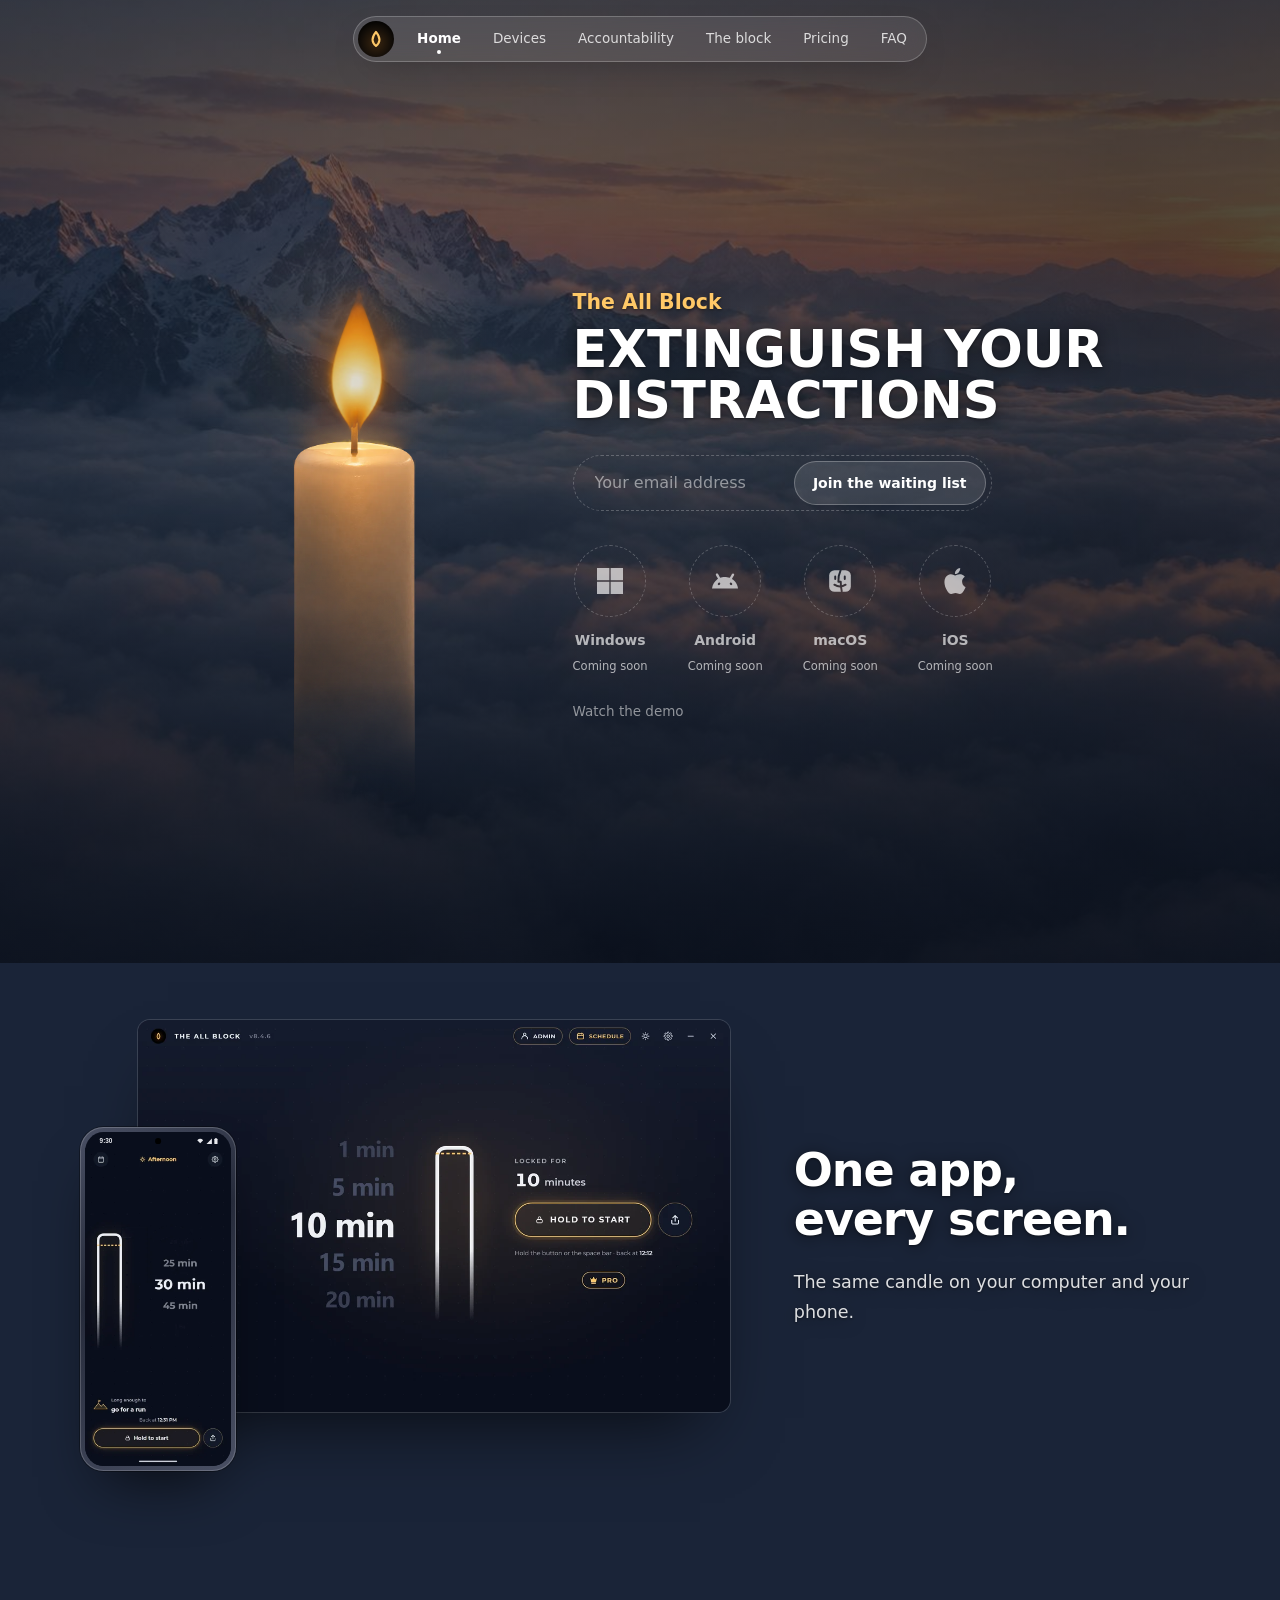
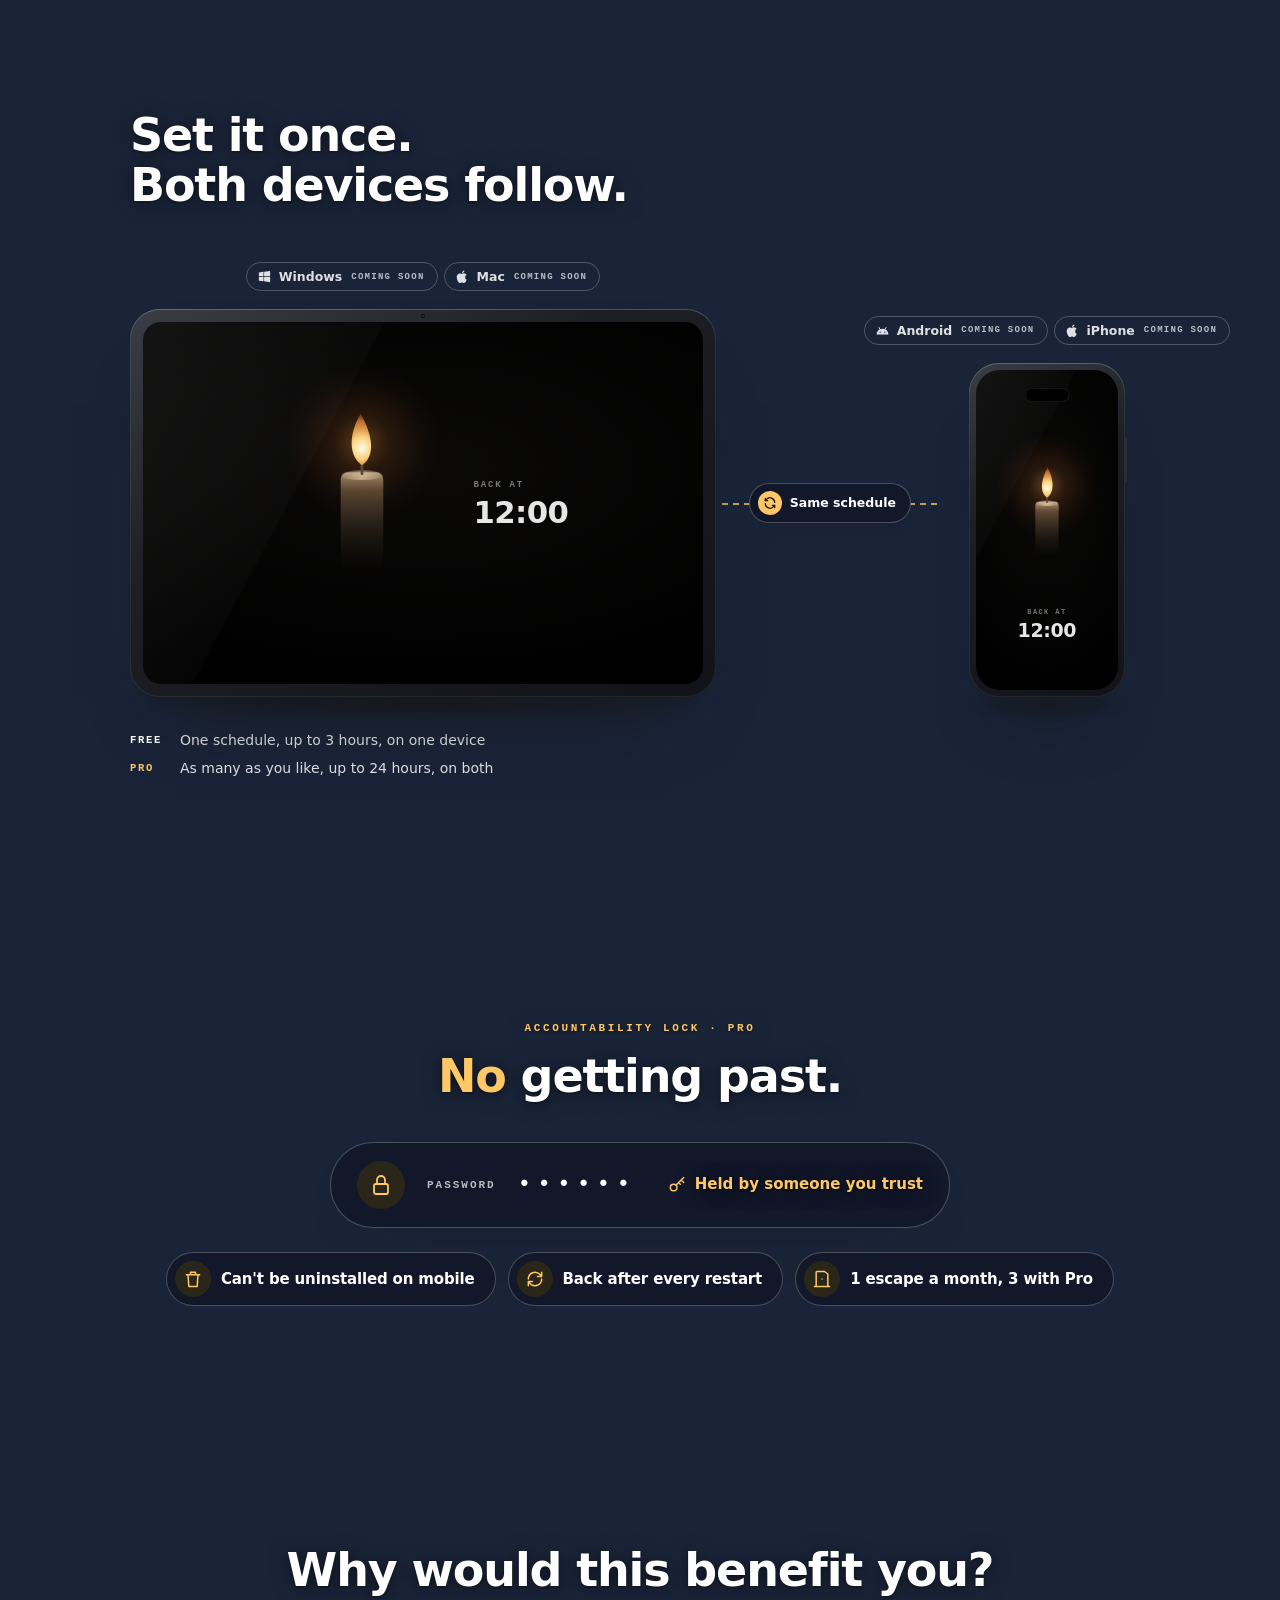
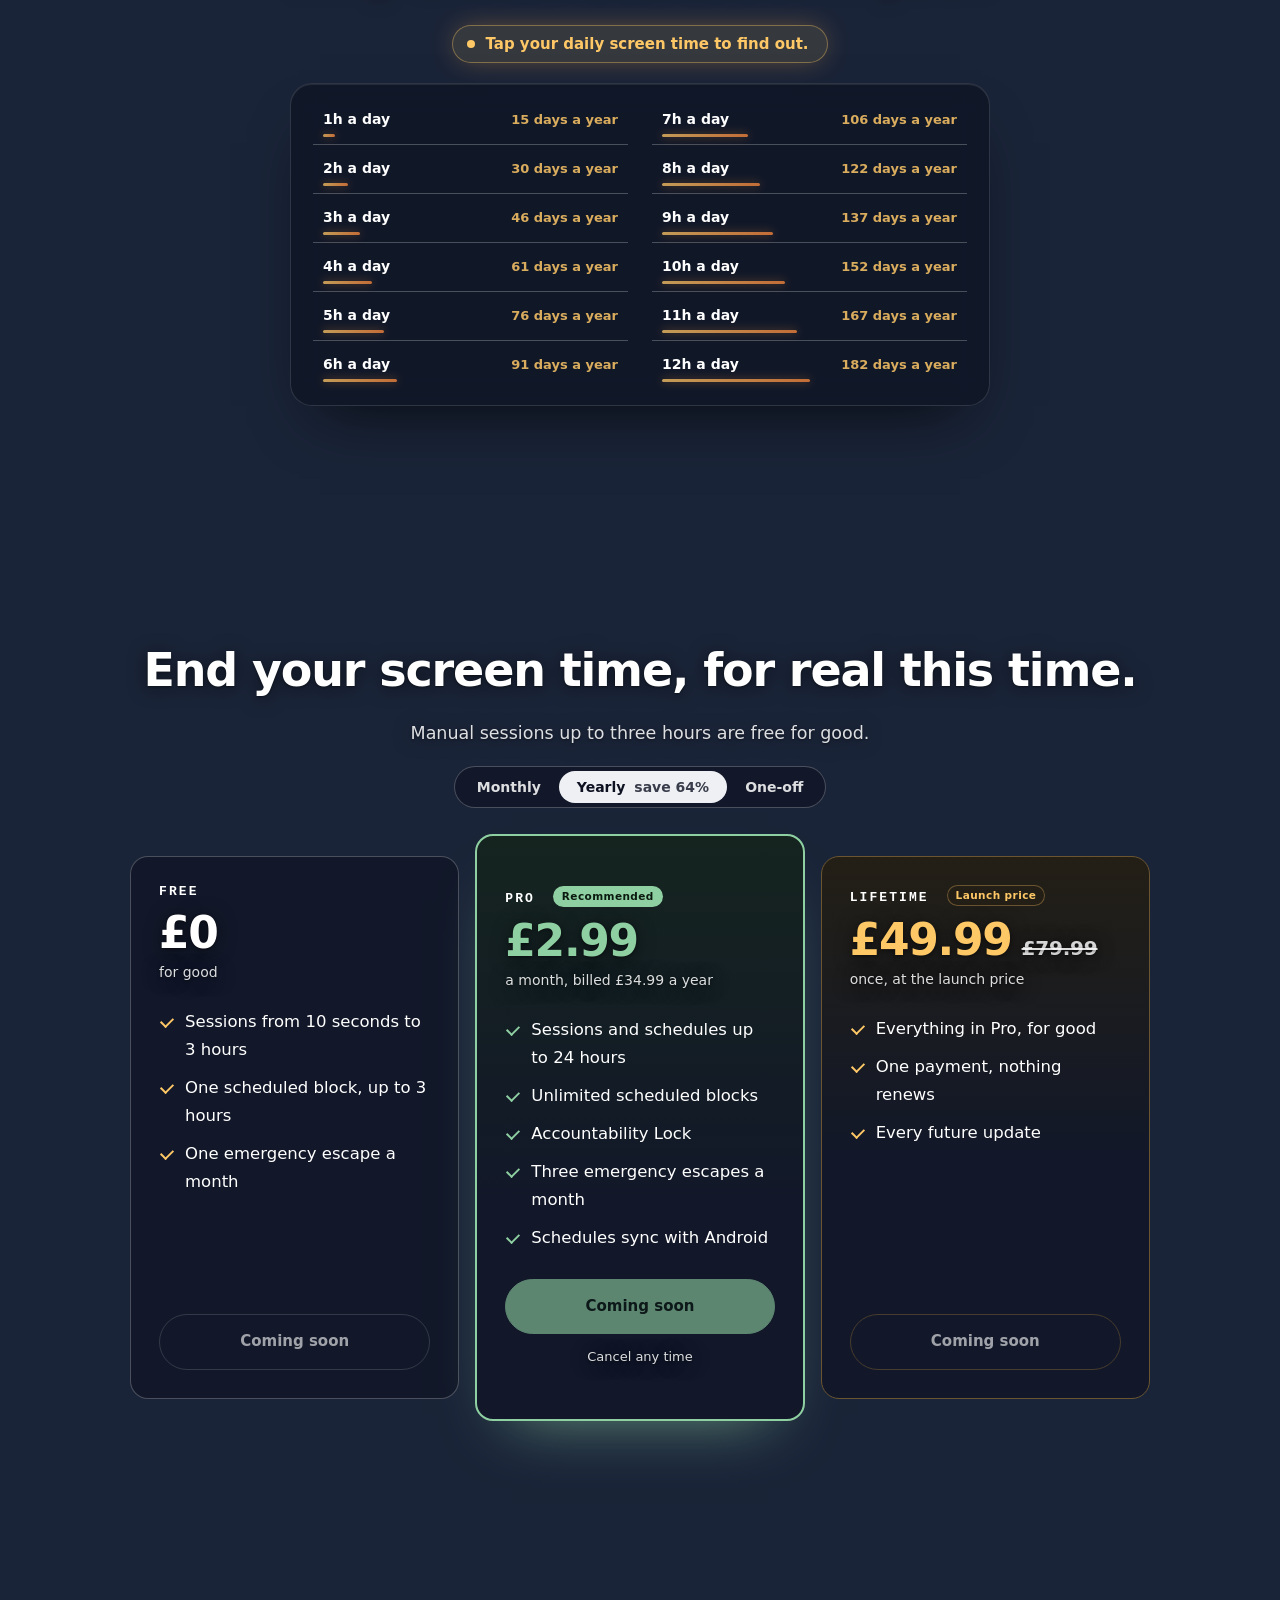
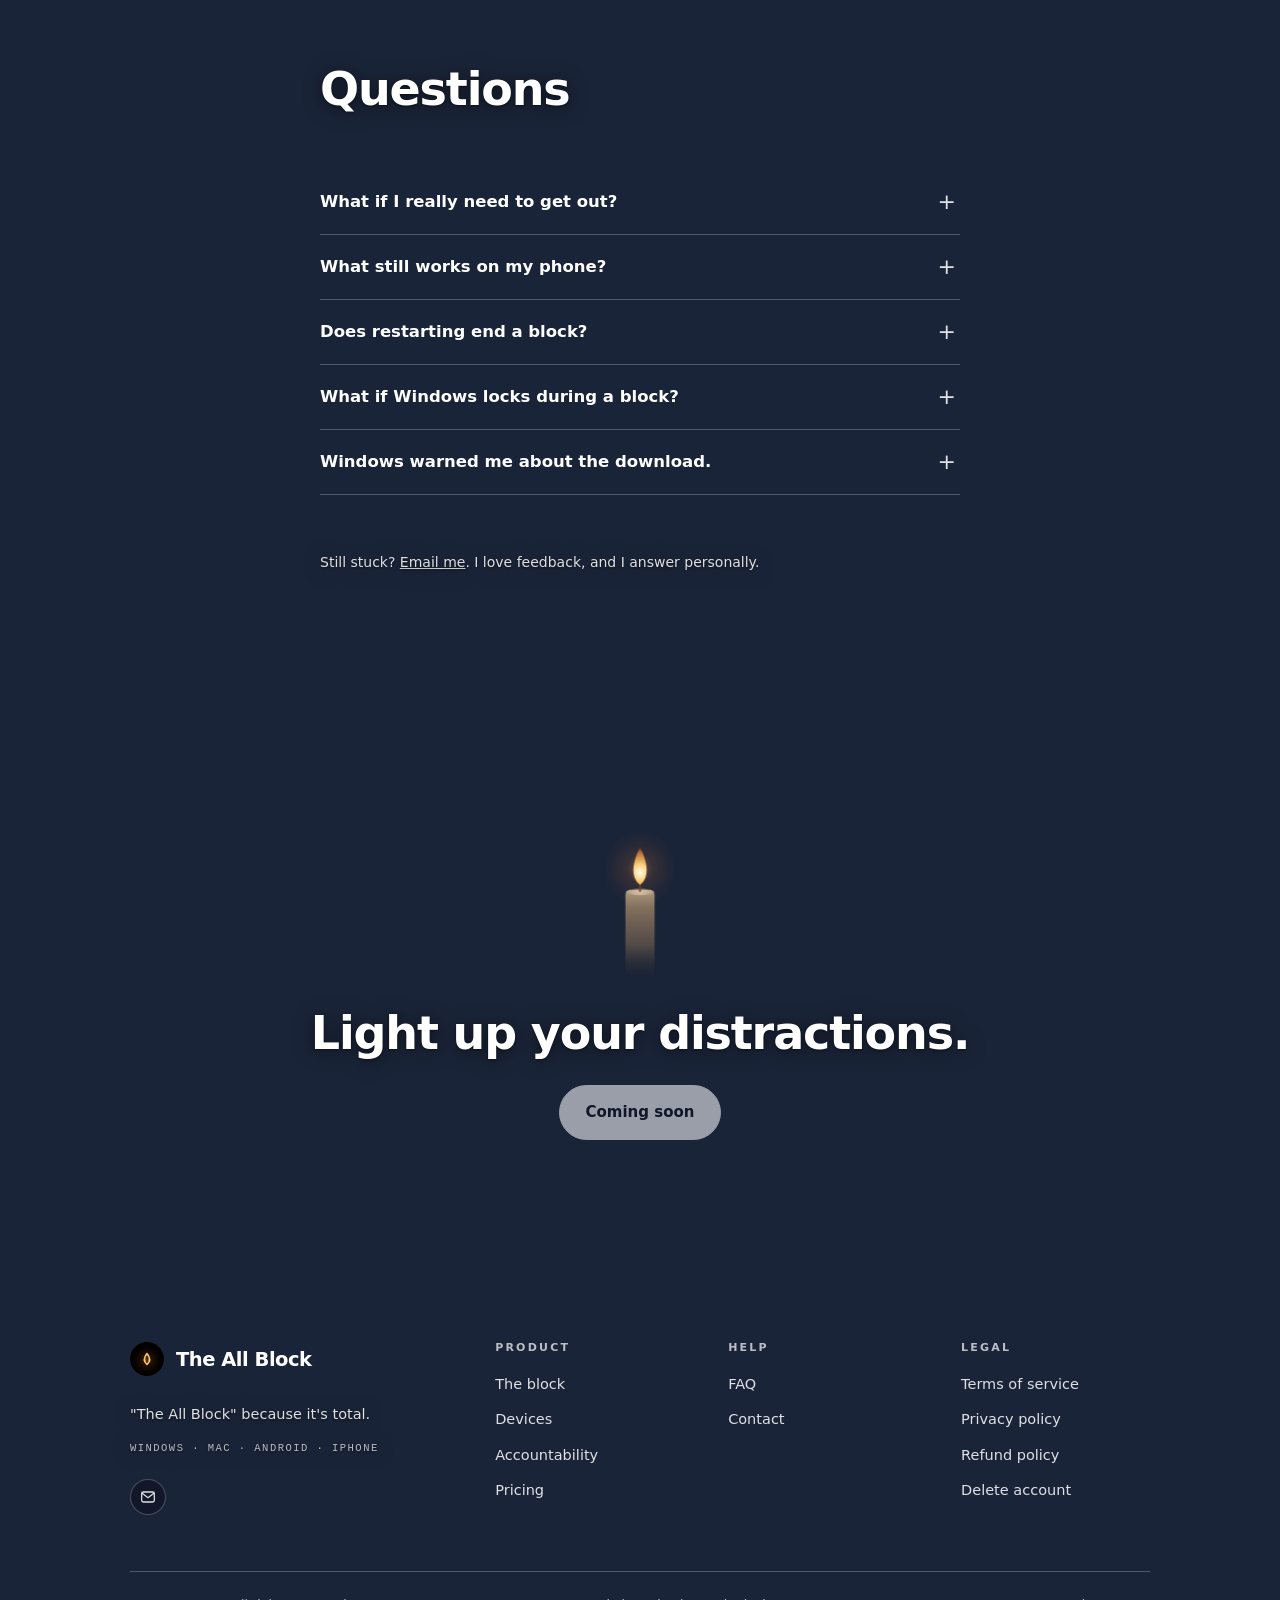
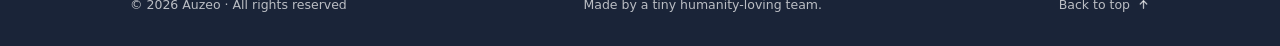
==== commit b9352157: "Home page: background video is now a slow aeroplane-window pan over the mountains" ====
--- a/docs/index.html
+++ b/docs/index.html
@@ -42,7 +42,7 @@
 <script src="site.js?v=20261126" defer></script>
 </head>
 <body>
-<div class="bgv" aria-hidden="true"><video src="dawn-loop.mp4" poster="img/photos/dawn-1536.jpg" autoplay muted loop playsinline preload="auto"></video></div>
+<div class="bgv" aria-hidden="true"><video src="dawn-plane.mp4" poster="img/photos/dawn-1536.jpg" autoplay muted loop playsinline preload="auto"></video></div>
 
 
 <!-- ═══ NAV ═══ -->
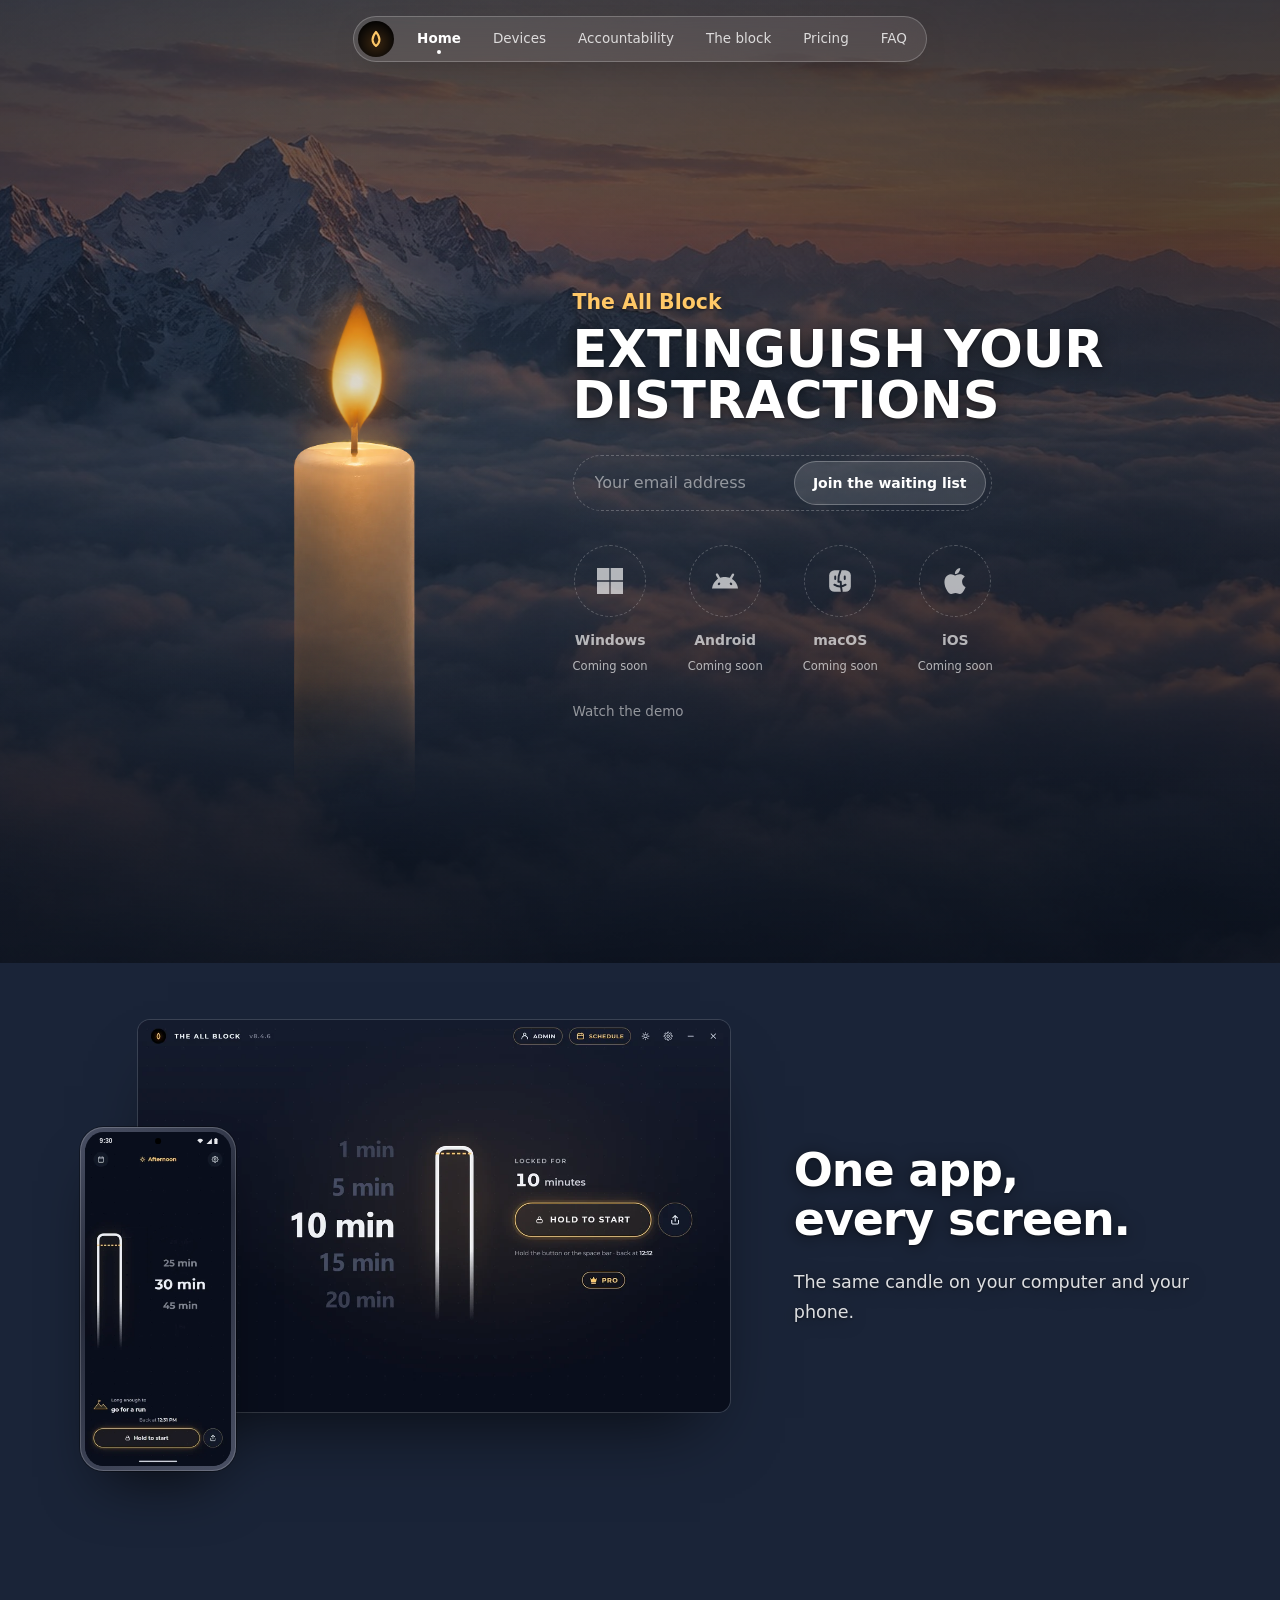
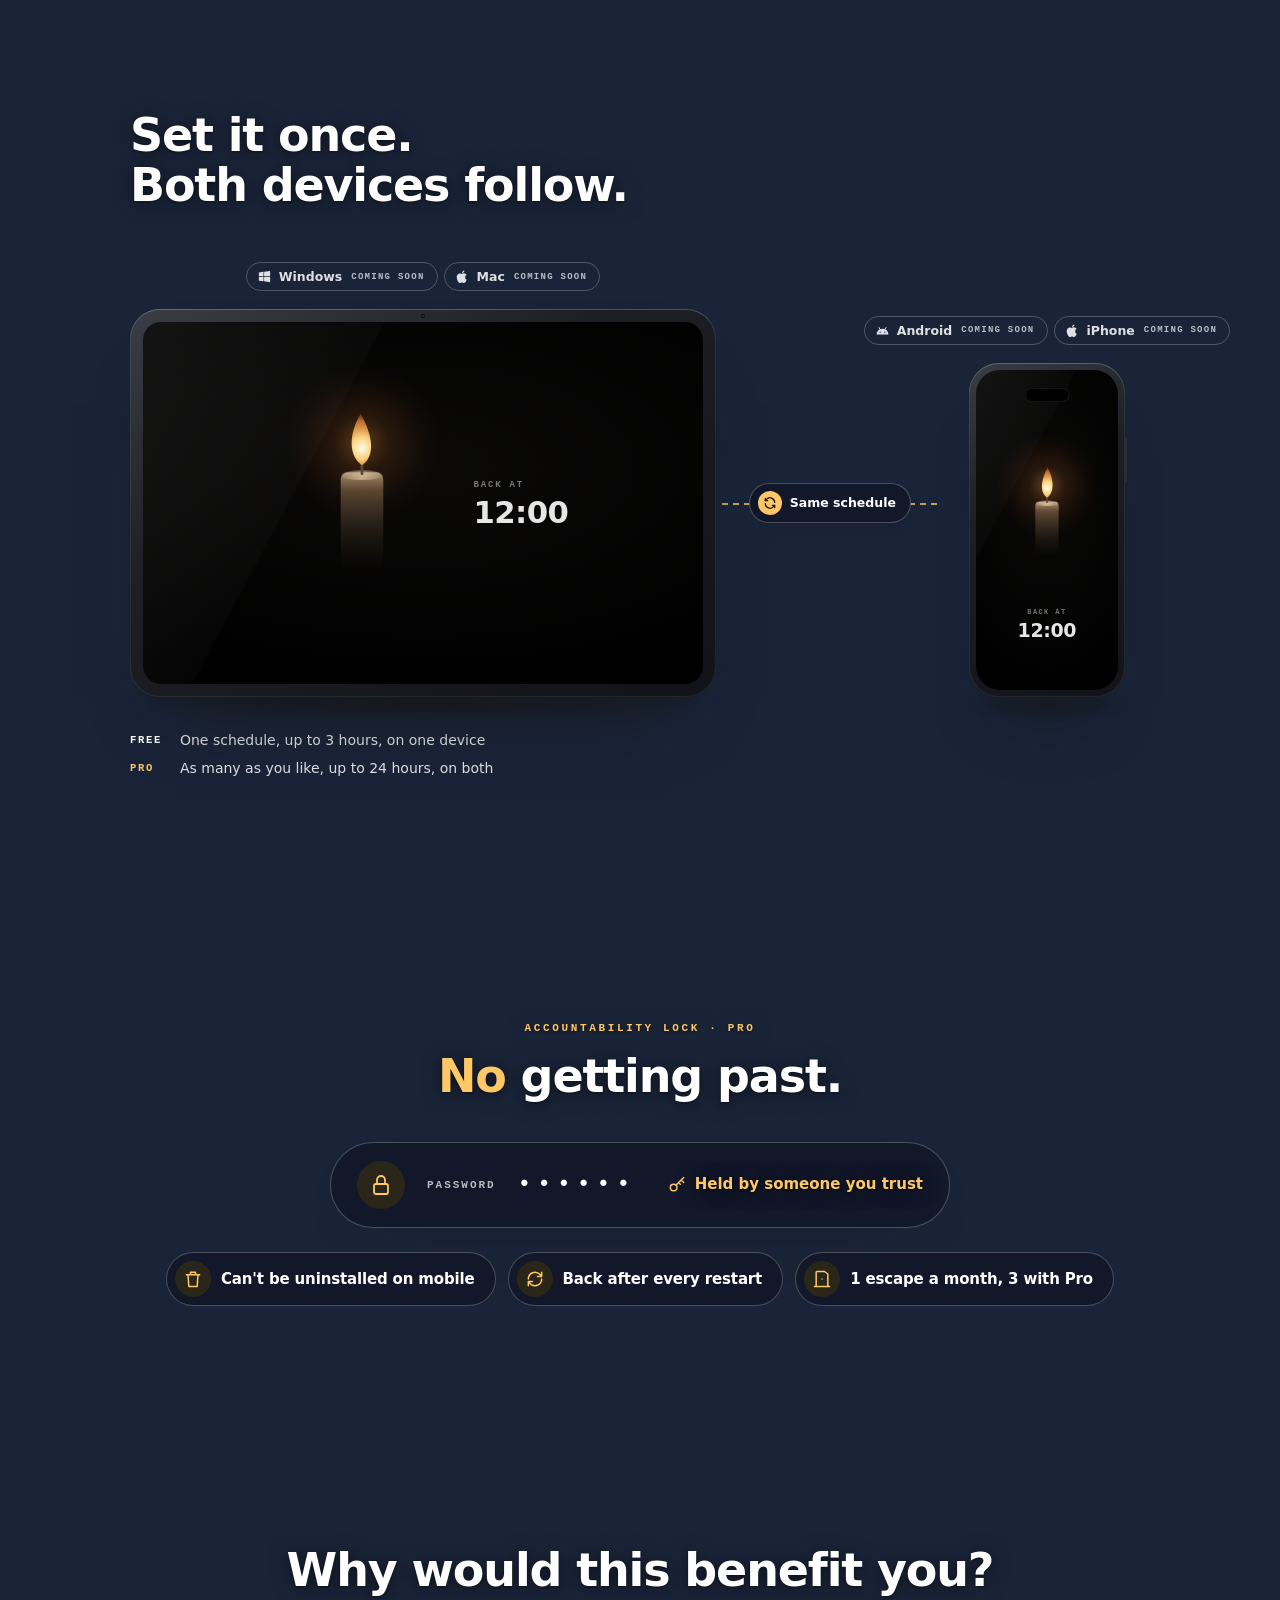
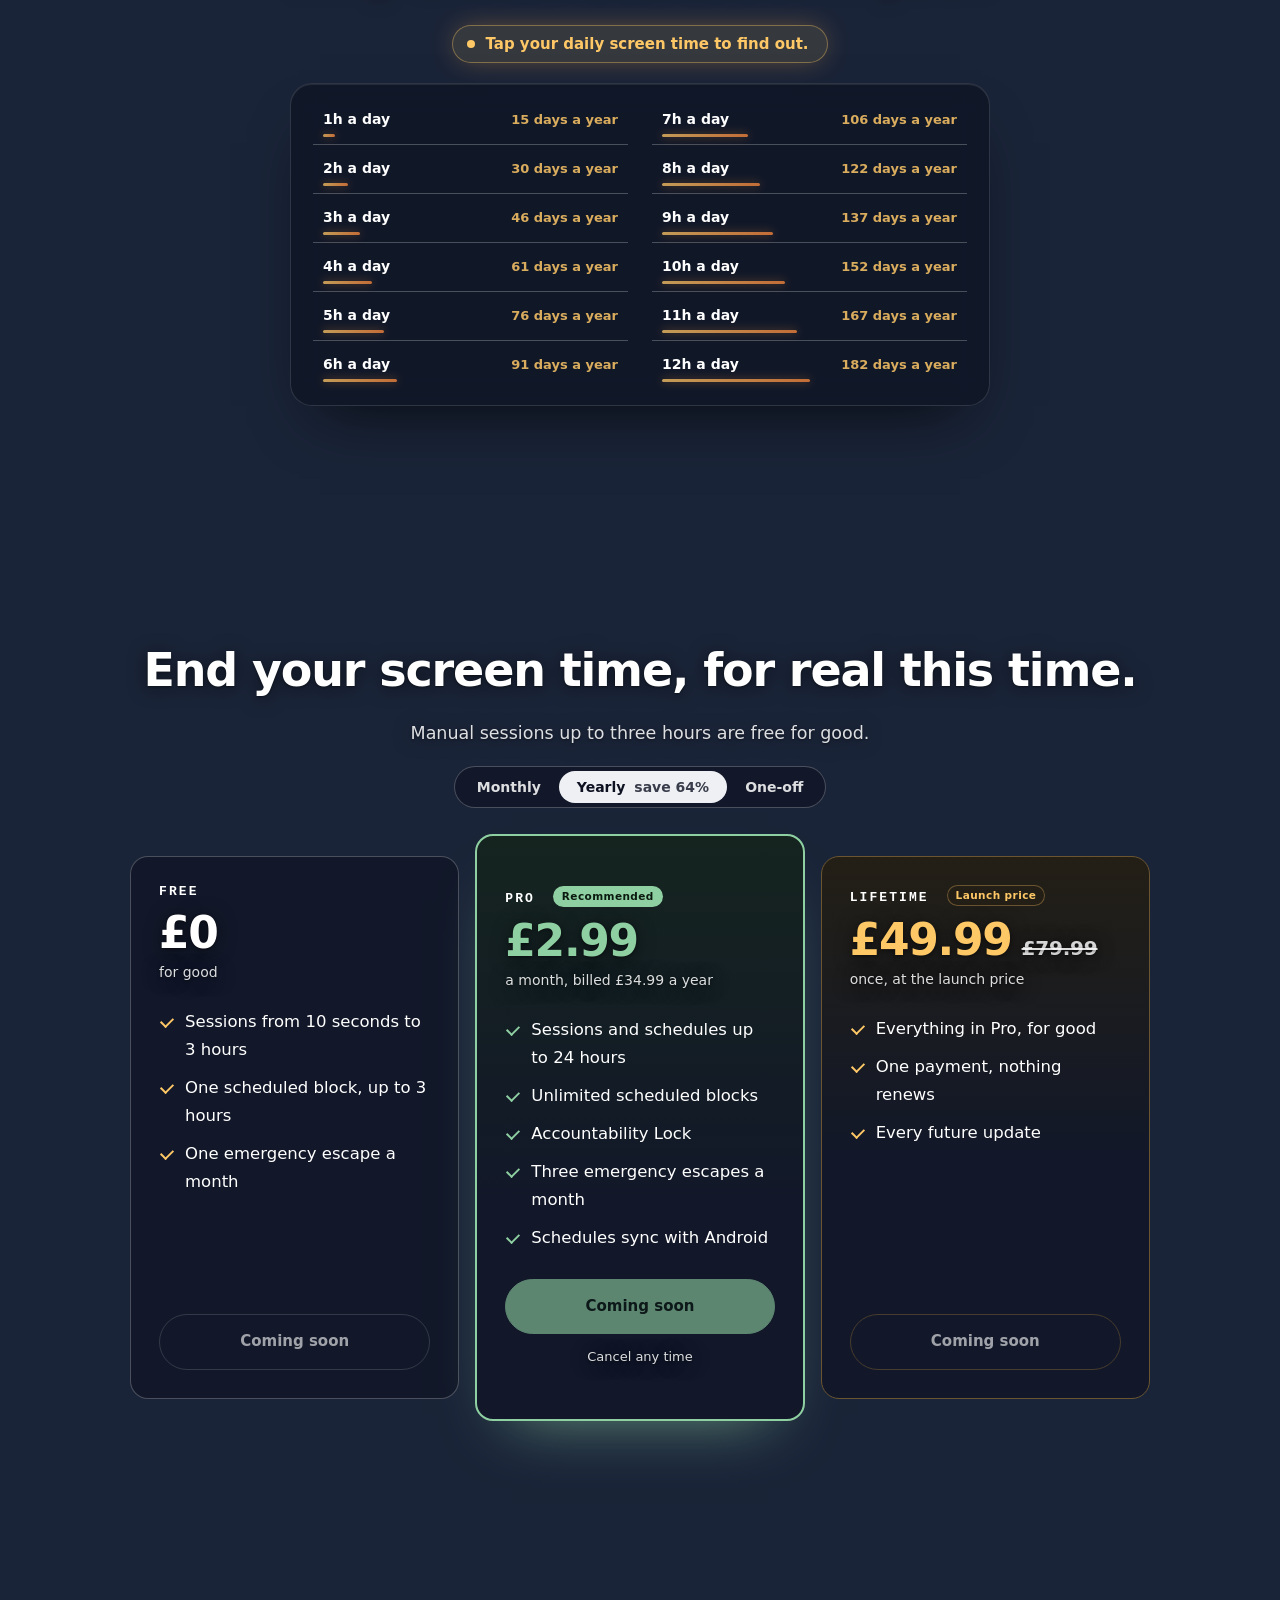
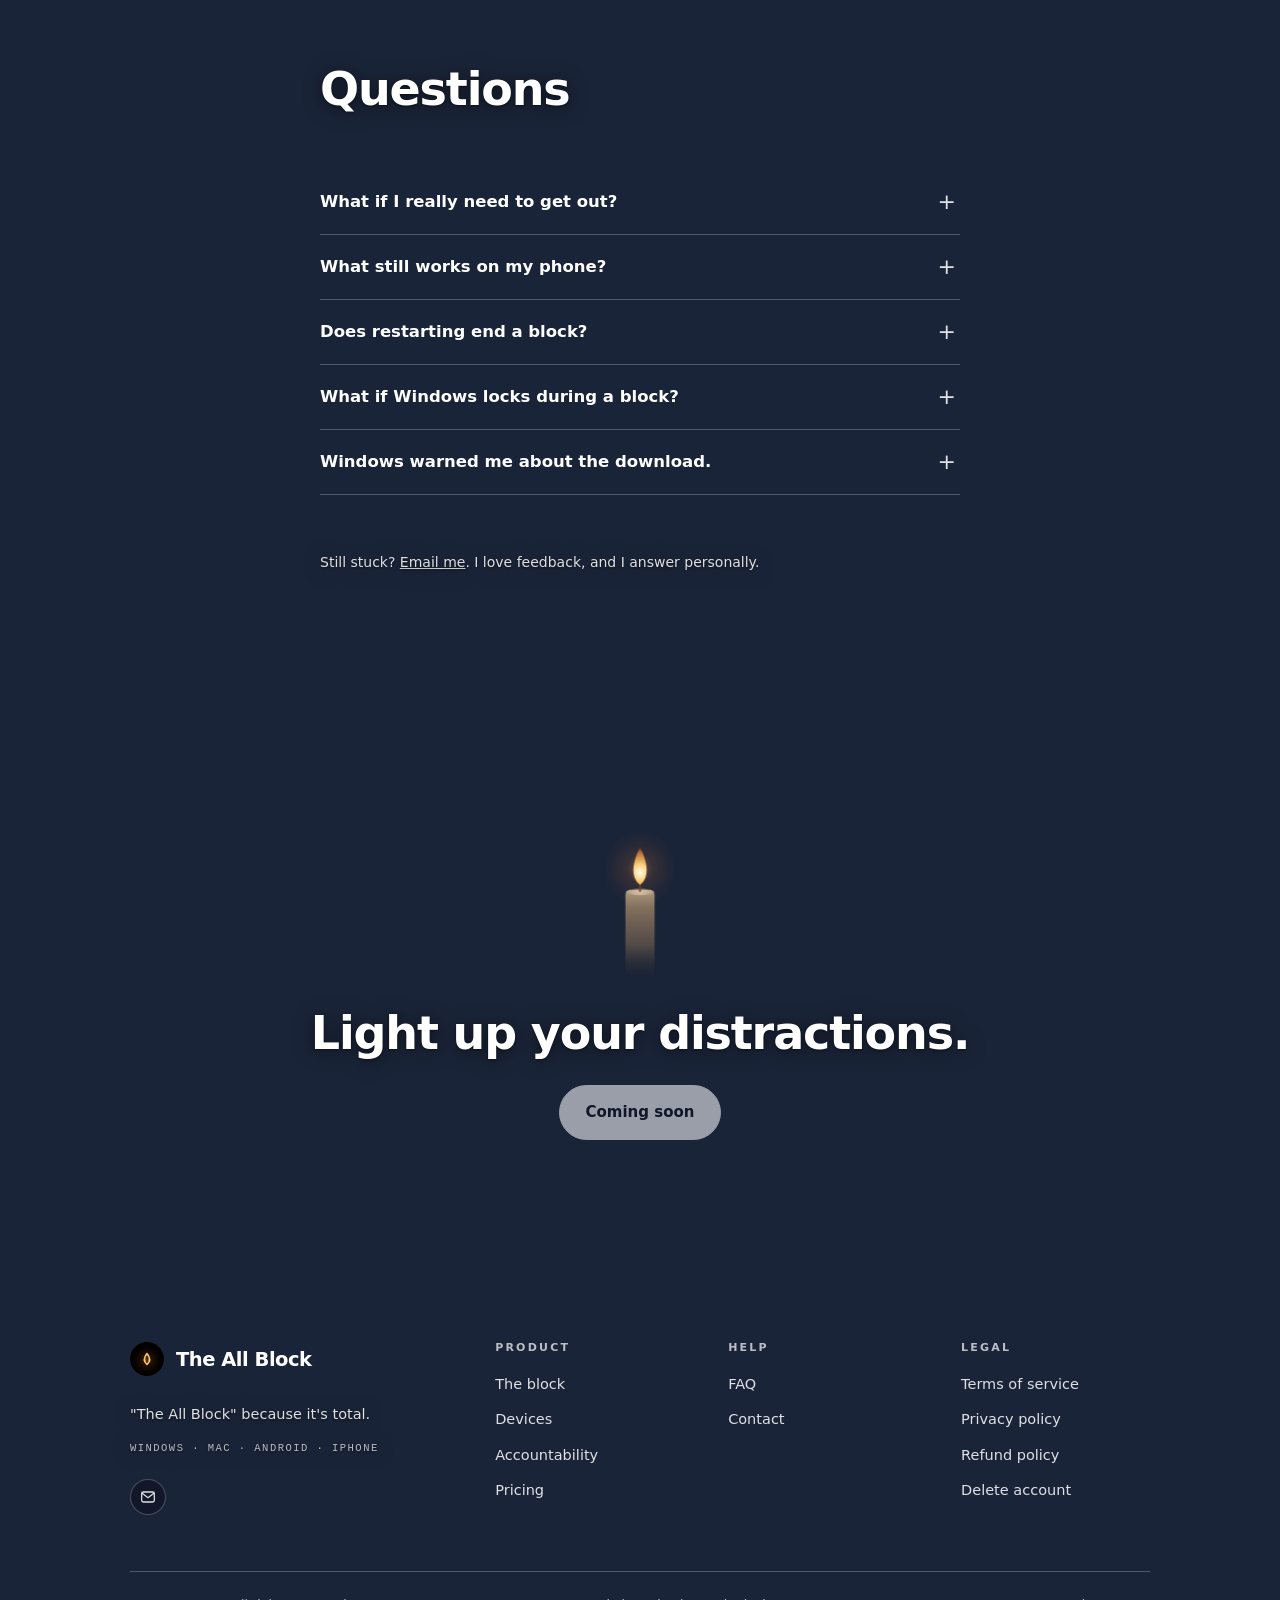
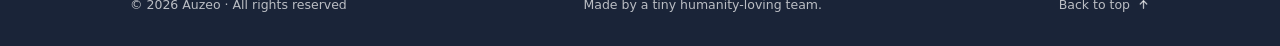
==== commit 4a5892c1: "Home page background: the dawn photo, slowly zooming and drifting" ====
--- a/docs/index.html
+++ b/docs/index.html
@@ -35,14 +35,14 @@
 <meta name="theme-color" content="#faf9f6" id="metaThemeColor">
 <link rel="preconnect" href="https://fonts.googleapis.com">
 <link rel="preconnect" href="https://fonts.gstatic.com" crossorigin>
-<link rel="preload" as="image" href="img/photos/dawn-1536.jpg" fetchpriority="high">
+<link rel="preload" as="image" href="img/photos/dawn-hero.jpg" fetchpriority="high">
 <link rel="stylesheet" href="https://fonts.googleapis.com/css2?family=Archivo:wdth,wght@75..125,400..900&family=Montserrat:wght@400;500;600;700&family=JetBrains+Mono:wght@400;700&family=Caveat:wght@500;600;700&display=swap" media="print" onload="this.media='all';this.onload=null">
 <noscript><link rel="stylesheet" href="https://fonts.googleapis.com/css2?family=Archivo:wdth,wght@75..125,400..900&family=Montserrat:wght@400;500;600;700&family=JetBrains+Mono:wght@400;700&family=Caveat:wght@500;600;700&display=swap"></noscript>
-<link rel="stylesheet" href="site.css?v=20261126">
+<link rel="stylesheet" href="site.css?v=20261126b">
 <script src="site.js?v=20261126" defer></script>
 </head>
 <body>
-<div class="bgv" aria-hidden="true"><video src="dawn-plane.mp4" poster="img/photos/dawn-1536.jpg" autoplay muted loop playsinline preload="auto"></video></div>
+<div class="bgv" aria-hidden="true"><img src="img/photos/dawn-hero.jpg" alt="" width="2304" height="1536" fetchpriority="high" decoding="async"></div>
 
 
 <!-- ═══ NAV ═══ -->
--- a/docs/site.css
+++ b/docs/site.css
@@ -1584,10 +1584,11 @@
 .bgv::after{content:"";position:absolute;inset:0;pointer-events:none;
   background:linear-gradient(180deg,rgba(6,10,20,.55),rgba(6,10,20,.38) 45%,rgba(6,10,20,.72)),radial-gradient(60vmax 50vmax at 30% 40%,rgba(6,10,20,.15),rgba(6,10,20,.45))}
 /* Beta 4: the dawn photo moves. The clouds drift; the video loops forward then back */
-.bgv{position:fixed;left:0;right:0;top:-7vh;bottom:-7vh;z-index:-2;pointer-events:none;overflow:hidden;background:#0b1220 url(img/photos/dawn-1536.jpg) center 42%/cover no-repeat;will-change:transform;transform:translate3d(0,0,0)}
-.bgv video{width:100%;height:100%;object-fit:cover;object-position:center 42%;display:block}
-@media(max-width:800px){.bgv{background-position:28% 40%}.bgv video{object-position:28% 40%}}
-@media(prefers-reduced-motion:reduce){.bgv video{display:none}}
+.bgv{position:fixed;left:0;right:0;top:-7vh;bottom:-7vh;z-index:-2;pointer-events:none;overflow:hidden;background:#0b1220;will-change:transform;transform:translate3d(0,0,0)}
+.bgv img{width:100%;height:100%;object-fit:cover;object-position:center 42%;display:block;transform-origin:42% 40%;transform:scale(1.1);animation:bgv-drift 70s ease-in-out infinite alternate;will-change:transform}
+@keyframes bgv-drift{0%{transform:scale(1.1) translate3d(-1.6%,.4%,0)}100%{transform:scale(1.2) translate3d(1.6%,-.8%,0)}}
+@media(max-width:800px){.bgv img{object-position:28% 40%}}
+@media(prefers-reduced-motion:reduce){.bgv img{animation:none}}
 /* the reclaim line reads as a message, not a button */
 .v2 .nn .r8-msg{margin:0;font-family:var(--display,inherit);font-size:clamp(22px,2.6vw,30px);font-weight:700;line-height:1.25;color:#fff;text-align:center;text-shadow:0 2px 18px rgba(0,0,0,.45)}
 .v2 .nn .r8-msg em{font-style:normal;color:#ffc867}
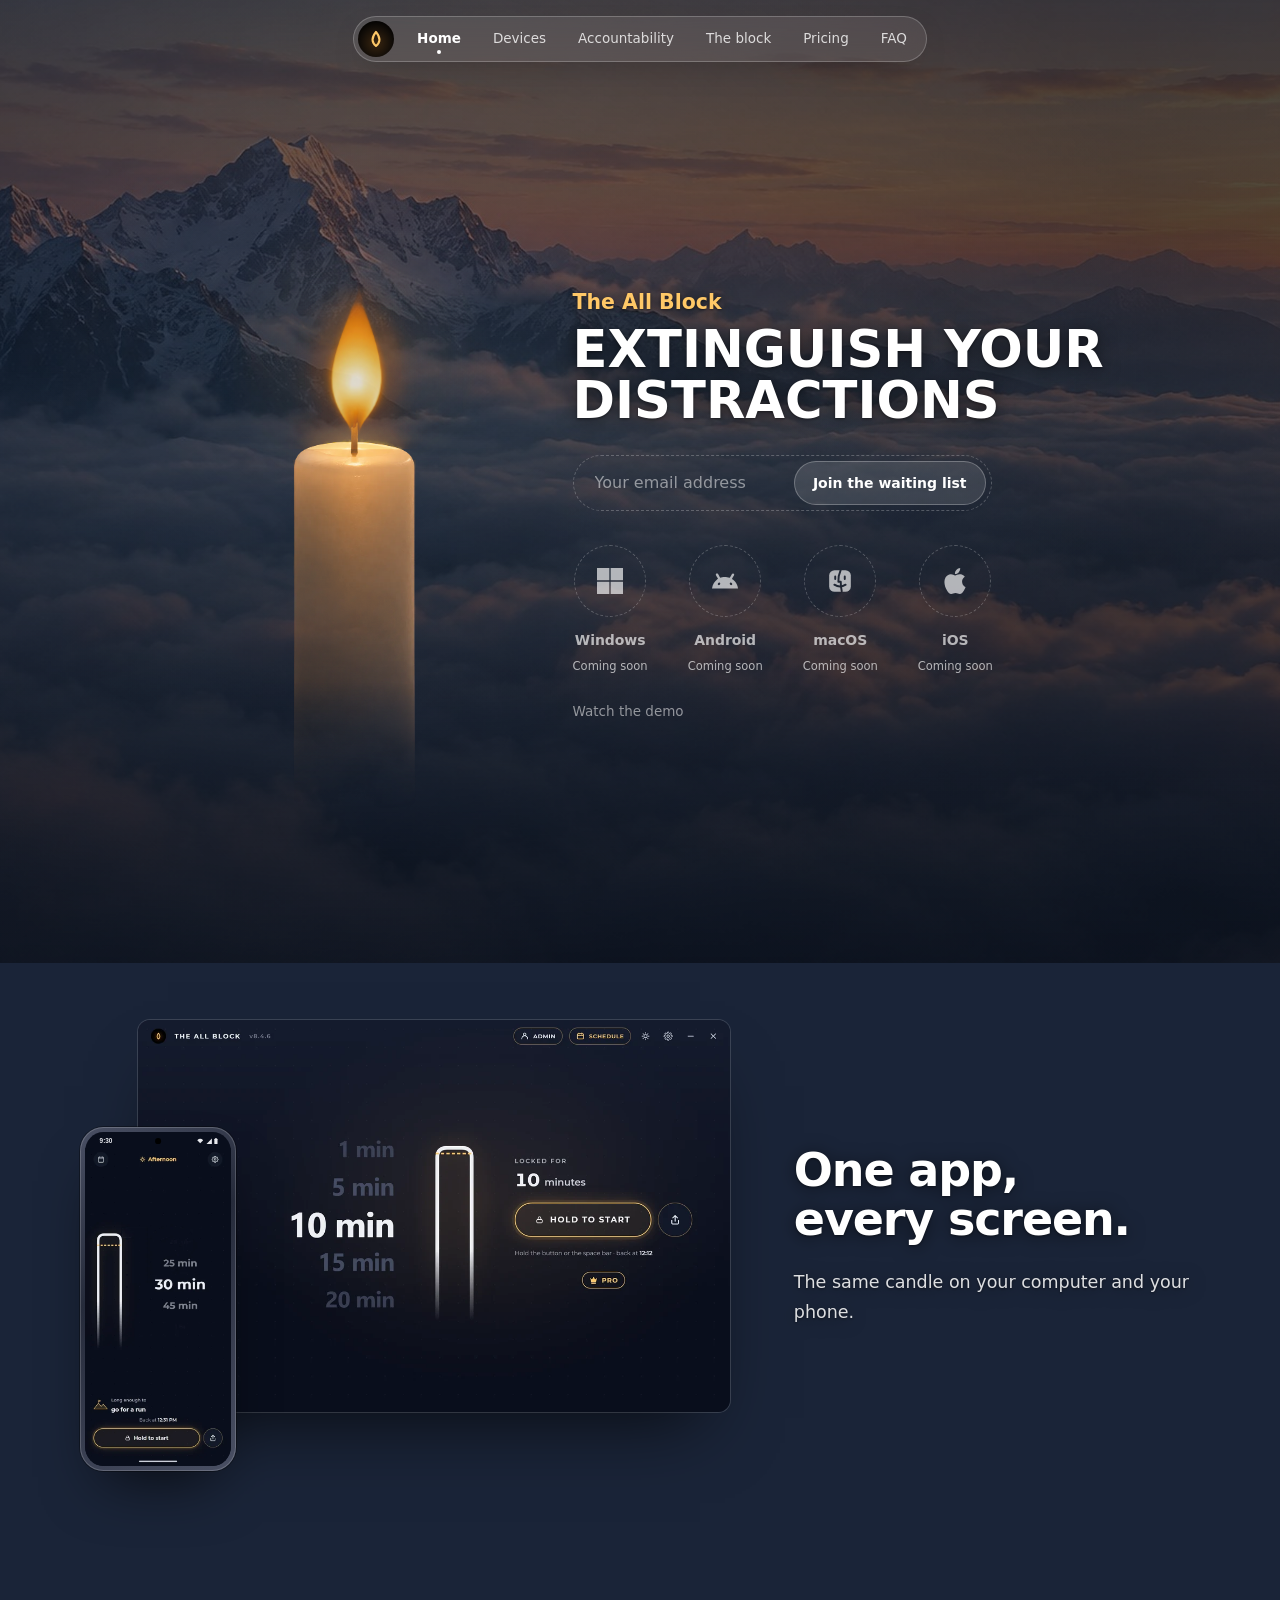
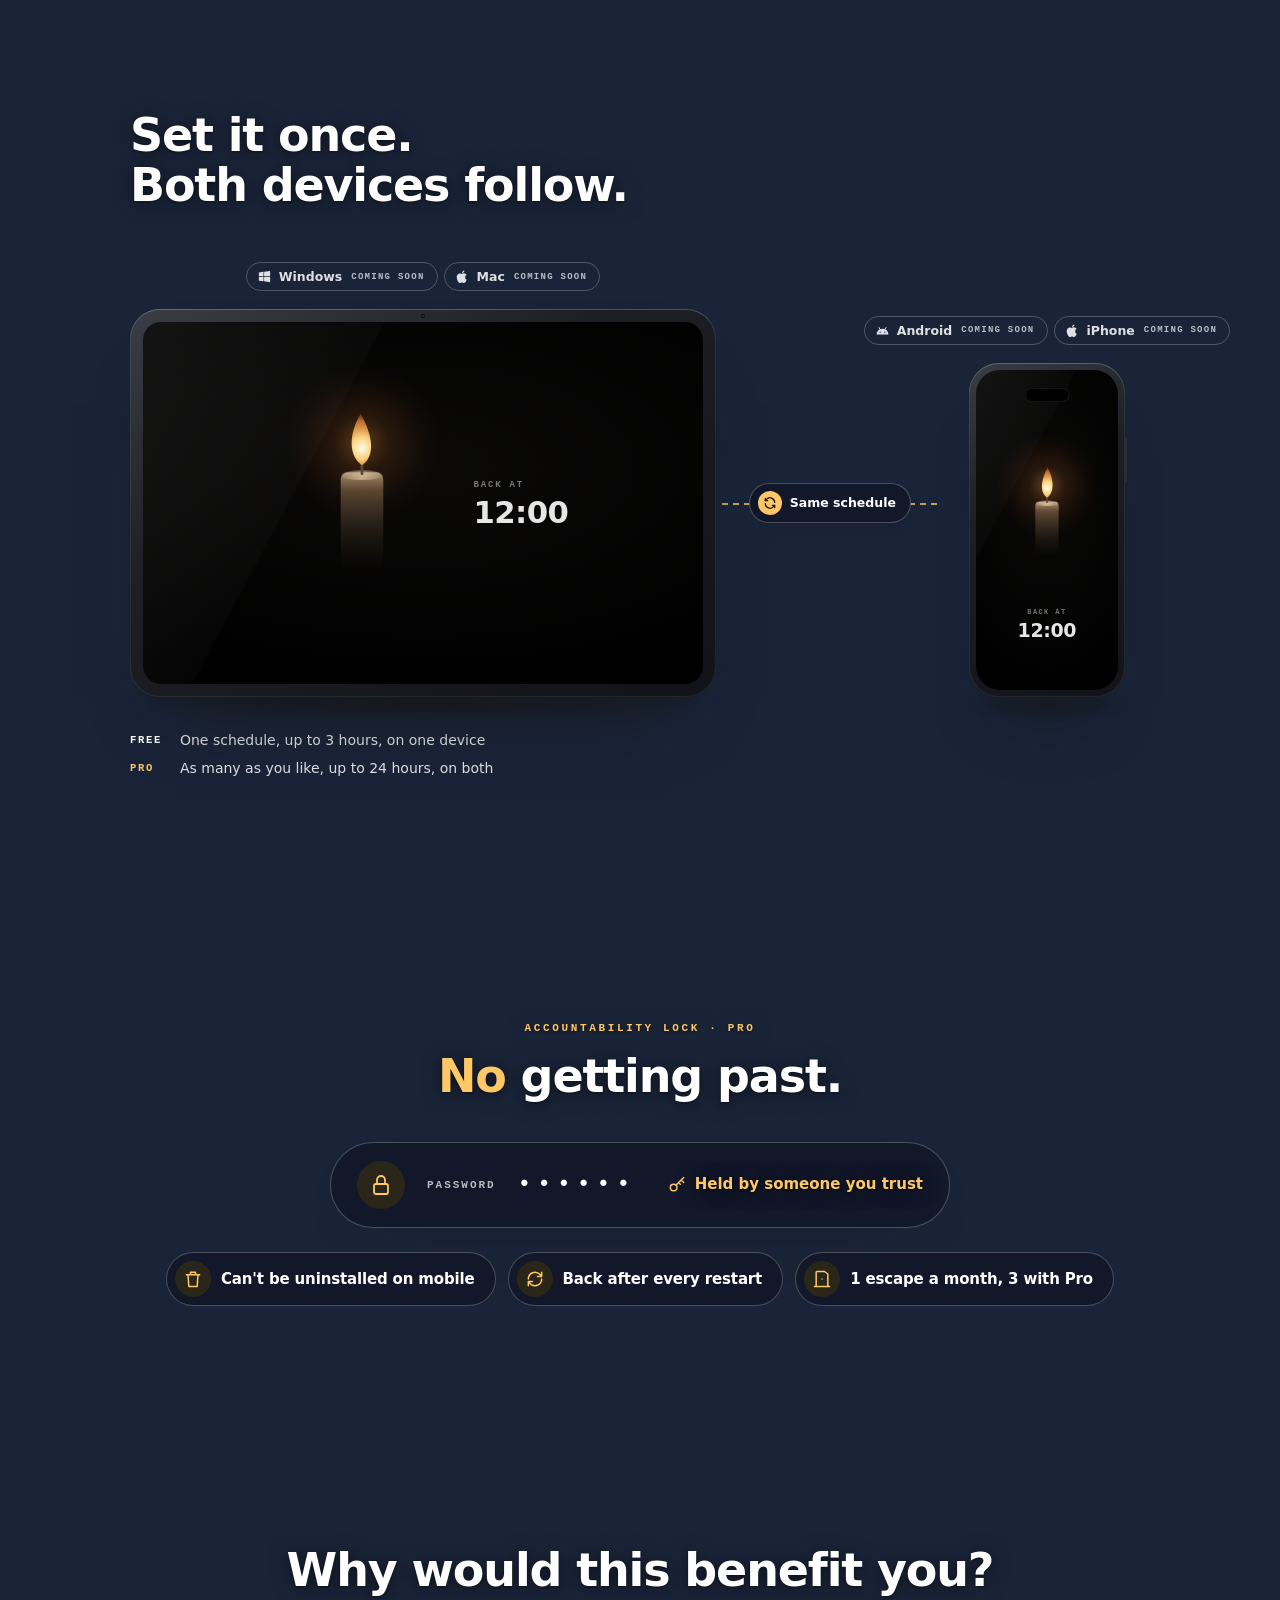
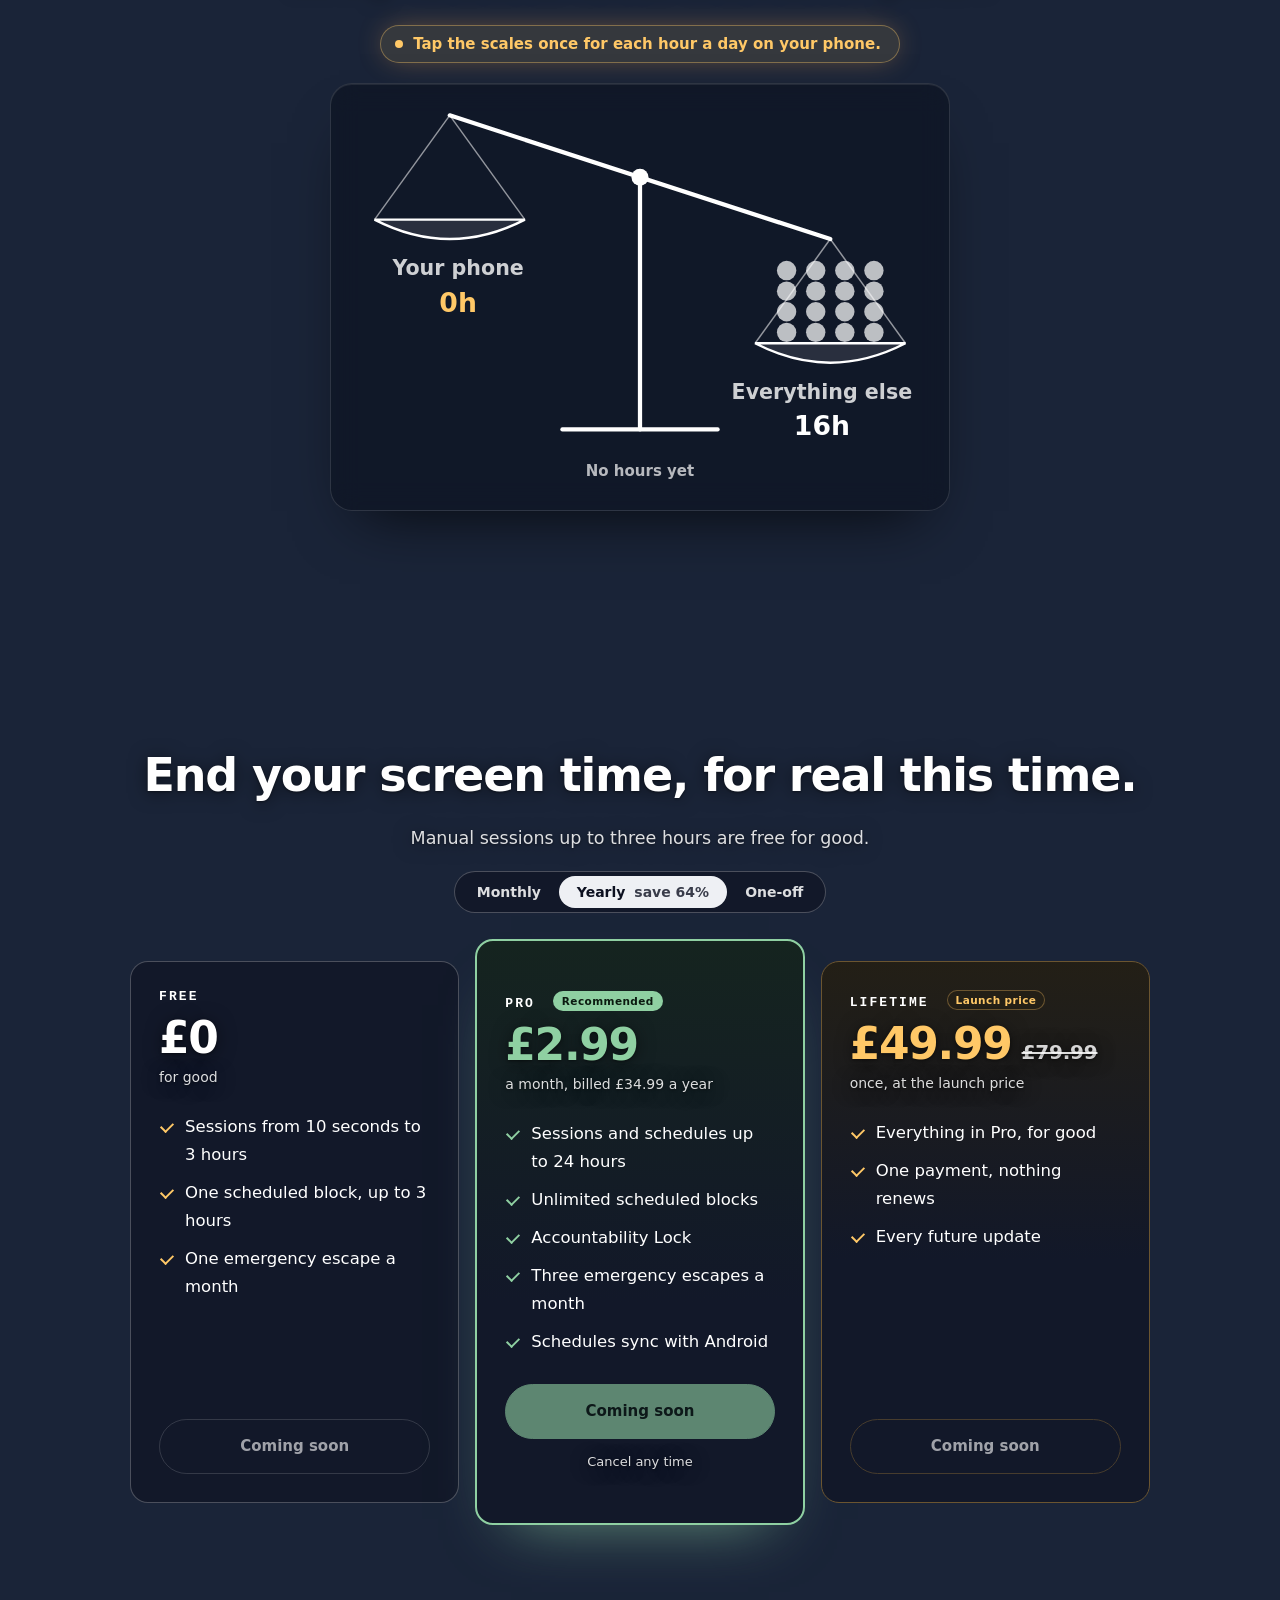
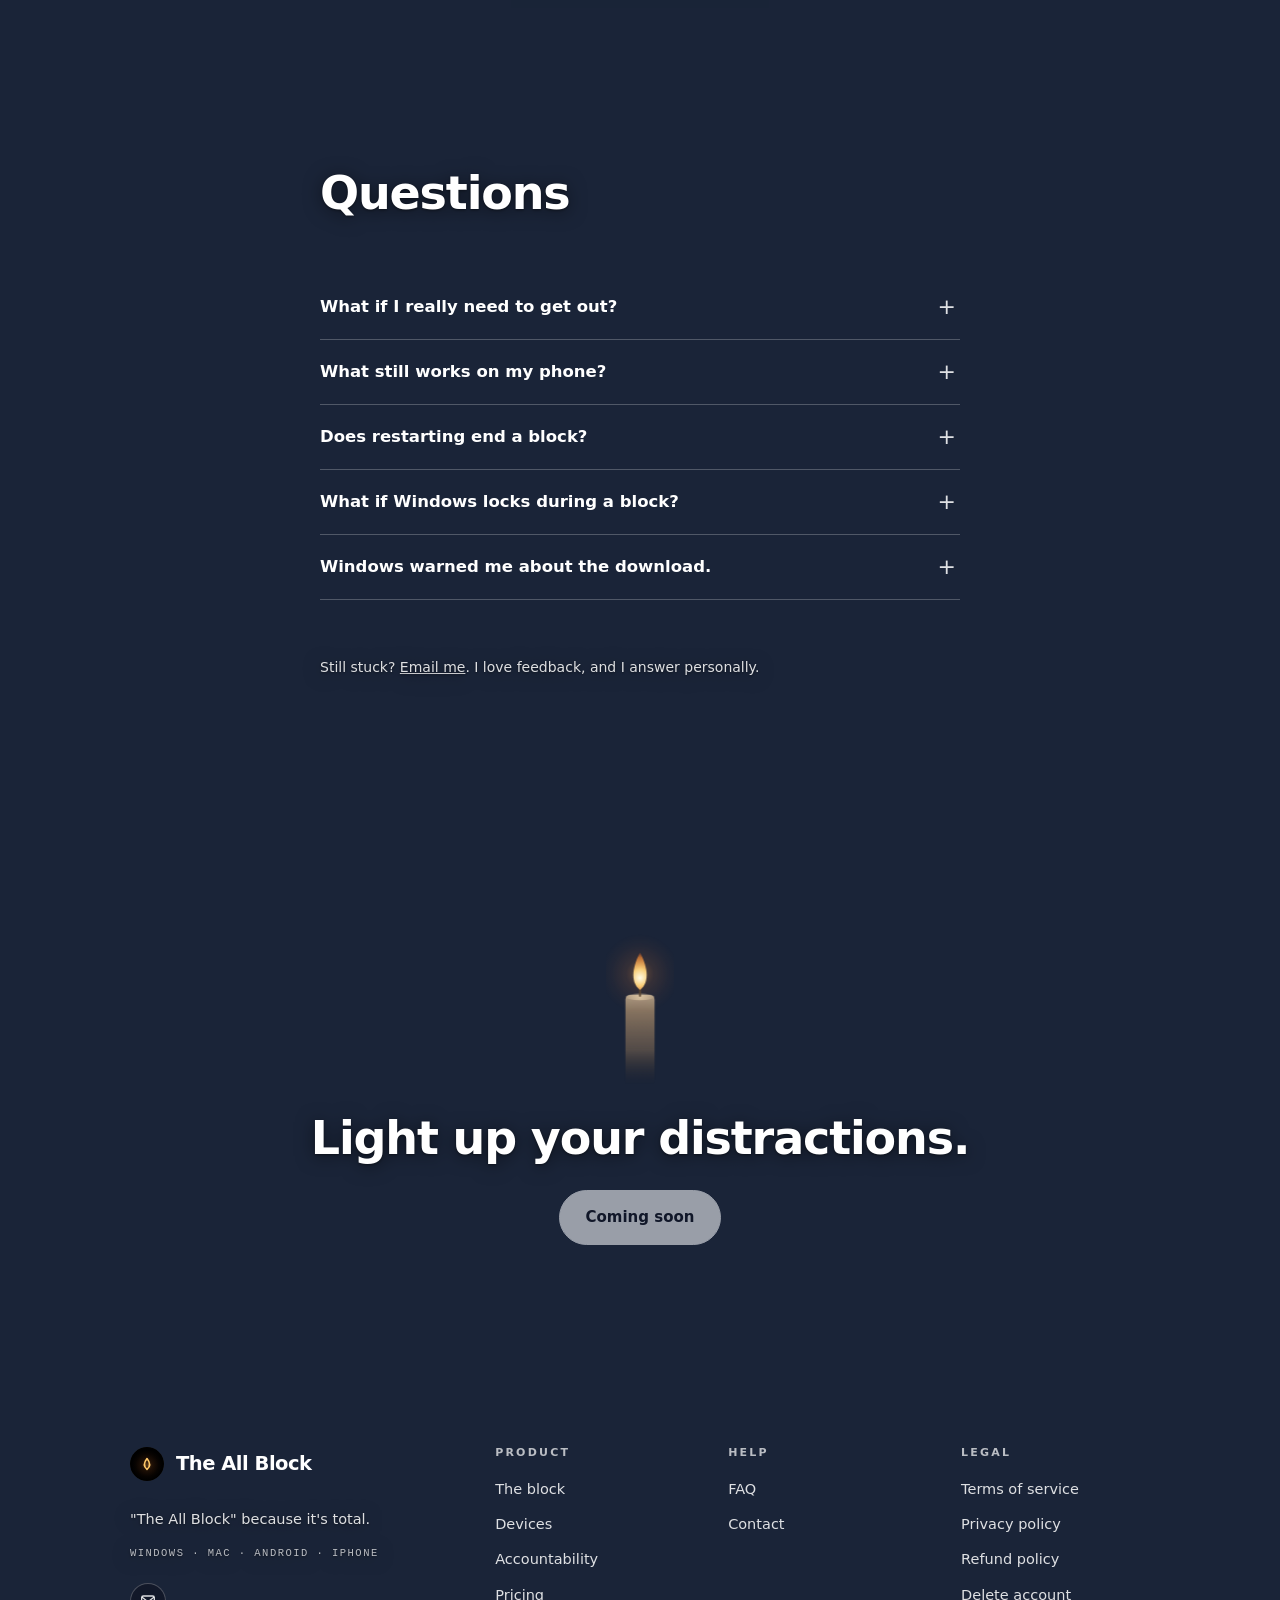
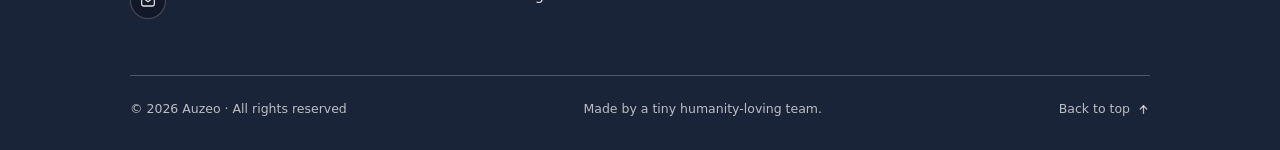
==== commit 23e6f367: "Home page: the balance scales replace the hours grid in 'Why would this benefit you?'" ====
--- a/docs/index.html
+++ b/docs/index.html
@@ -38,8 +38,8 @@
 <link rel="preload" as="image" href="img/photos/dawn-hero.jpg" fetchpriority="high">
 <link rel="stylesheet" href="https://fonts.googleapis.com/css2?family=Archivo:wdth,wght@75..125,400..900&family=Montserrat:wght@400;500;600;700&family=JetBrains+Mono:wght@400;700&family=Caveat:wght@500;600;700&display=swap" media="print" onload="this.media='all';this.onload=null">
 <noscript><link rel="stylesheet" href="https://fonts.googleapis.com/css2?family=Archivo:wdth,wght@75..125,400..900&family=Montserrat:wght@400;500;600;700&family=JetBrains+Mono:wght@400;700&family=Caveat:wght@500;600;700&display=swap"></noscript>
-<link rel="stylesheet" href="site.css?v=20261126b">
-<script src="site.js?v=20261126" defer></script>
+<link rel="stylesheet" href="site.css?v=20261127">
+<script src="site.js?v=20261127" defer></script>
 </head>
 <body>
 <div class="bgv" aria-hidden="true"><img src="img/photos/dawn-hero.jpg" alt="" width="2304" height="1536" fetchpriority="high" decoding="async"></div>
@@ -232,7 +232,7 @@
  </ul>
 </div></section>
 
-<section id="how" class="v-band v-sand nn pre w-white noq"><div class="v-wrap"><div class="nn-col c r7"><h2>Why would this benefit you?</h2><p class="r4-tap">Tap your daily screen time to find out.</p><div class="r3 r4 tight duo" role="group" aria-label="Hours a day"><button type="button" data-h="1"><span>1h a day</span><span class="v"><span class="a">15 days a year</span><span class="b"><b>3.1</b> waking years</span></span></button><button type="button" data-h="2"><span>2h a day</span><span class="v"><span class="a">30 days a year</span><span class="b"><b>6.3</b> waking years</span></span></button><button type="button" data-h="3"><span>3h a day</span><span class="v"><span class="a">46 days a year</span><span class="b"><b>9.4</b> waking years</span></span></button><button type="button" data-h="4"><span>4h a day</span><span class="v"><span class="a">61 days a year</span><span class="b"><b>12.5</b> waking years</span></span></button><button type="button" data-h="5"><span>5h a day</span><span class="v"><span class="a">76 days a year</span><span class="b"><b>15.6</b> waking years</span></span></button><button type="button" data-h="6"><span>6h a day</span><span class="v"><span class="a">91 days a year</span><span class="b"><b>18.8</b> waking years</span></span></button><button type="button" data-h="7"><span>7h a day</span><span class="v"><span class="a">106 days a year</span><span class="b"><b>21.9</b> waking years</span></span></button><button type="button" data-h="8"><span>8h a day</span><span class="v"><span class="a">122 days a year</span><span class="b"><b>25</b> waking years</span></span></button><button type="button" data-h="9"><span>9h a day</span><span class="v"><span class="a">137 days a year</span><span class="b"><b>28.1</b> waking years</span></span></button><button type="button" data-h="10"><span>10h a day</span><span class="v"><span class="a">152 days a year</span><span class="b"><b>31.3</b> waking years</span></span></button><button type="button" data-h="11"><span>11h a day</span><span class="v"><span class="a">167 days a year</span><span class="b"><b>34.4</b> waking years</span></span></button><button type="button" data-h="12"><span>12h a day</span><span class="v"><span class="a">182 days a year</span><span class="b"><b>37.5</b> waking years</span></span></button></div><div class="ck-show r8"><div class="r10 r11 "><div class="r10-lab"><div class="p"><output class="r8-n" data-o="wk">12.5</output><p class="r8-u">years on your phone</p></div><div class="e"><output class="r8-n" data-o="left">37.5</output><p class="r8-u">for everything else</p></div></div><div class="r10-br"><i class="p"></i><i class="e"></i></div><div class="r10-ln"></div><div class="tk"><span>Today</span><span>10</span><span>20</span><span>30</span><span>40</span><span>50 years</span></div></div><div class="r8-btn"><p class="r8-msg">Block it, and you&rsquo;d get back <em><output data-o="wkr">13</output> years</em> of your life.<small>Time for people, sleep, and the things you keep putting off.</small></p></div></div></div></div></section>
+<section id="how" class="v-band v-sand nn pre w-white noq"><div class="v-wrap"><div class="nn-col c r7"><h2>Why would this benefit you?</h2><p class="r4-tap">Tap the scales once for each hour a day on your phone.</p><div class="bal-card"><svg class="bal" viewBox="-240 -92 480 290" tabindex="0" role="button" aria-label="Put an hour on the phone side"></svg><div class="bal-row"><b class="bal-n" aria-live="polite">No hours yet</b><button type="button" class="bal-u" hidden>Take one off</button></div></div><div class="ck-show r8"><div class="r10 r11 "><div class="r10-lab"><div class="p"><output class="r8-n" data-o="wk">12.5</output><p class="r8-u">years on your phone</p></div><div class="e"><output class="r8-n" data-o="left">37.5</output><p class="r8-u">for everything else</p></div></div><div class="r10-br"><i class="p"></i><i class="e"></i></div><div class="r10-ln"></div><div class="tk"><span>Today</span><span>10</span><span>20</span><span>30</span><span>40</span><span>50 years</span></div></div><div class="r8-btn"><p class="r8-msg">Block it, and you&rsquo;d get back <em><output data-o="wkr">13</output> years</em> of your life.<small>Time for people, sleep, and the things you keep putting off.</small></p></div></div></div></div></section>
 <section class="v-band v-sand" id="pricing"><div class="v-wrap v-center" data-bill="y">
 <h2>End your screen time, for real this time.</h2><p class="v-lede">Manual sessions up to three hours are free for good.</p>
 <div class="v-toggle"><button data-b="m" aria-pressed="false">Monthly</button><button data-b="y" class="v-on" aria-pressed="true">Yearly <em class="v-save">save 64%</em></button><button data-b="o" aria-pressed="false">One-off</button></div>
--- a/docs/site.css
+++ b/docs/site.css
@@ -1730,3 +1730,23 @@
 @media (max-width:800px){#schedule .sk-row3{grid-template-columns:minmax(0,2fr) minmax(0,1fr);gap:16px}#schedule .sk-link{display:none}#schedule .sk-os{flex-direction:column;align-items:center}#schedule .sk-os span{font-size:11.5px;padding:5px 10px 5px 8px}}
 /* Phones: the phone column is narrow, so each chip puts "Coming soon" under the name instead of running off the screen. */
 @media (max-width:560px){#schedule .sk-os span{display:grid;grid-template-columns:auto auto;justify-content:center;align-items:center;column-gap:6px;row-gap:1px;border-radius:14px;padding:5px 10px}#schedule .sk-os span em{grid-column:1/-1;text-align:center;margin:0}}
+
+/* "Why would this benefit you?": the scales. Tap once for each hour on the phone; the beam tips towards it. */
+#how .bal-card{max-width:620px;margin:0 auto;padding:18px 18px 16px;border-radius:22px;background:rgba(8,12,22,.5);
+  -webkit-backdrop-filter:blur(14px) saturate(1.15);backdrop-filter:blur(14px) saturate(1.15);
+  border:1px solid rgba(255,255,255,.13);box-shadow:0 30px 60px -30px rgba(0,0,0,.8),inset 0 1px 0 rgba(255,255,255,.08)}
+#how .bal{display:block;width:100%;height:auto;cursor:pointer;color:#fff;touch-action:manipulation;-webkit-tap-highlight-color:transparent;border-radius:14px;transition:transform .16s ease-out}
+#how .bal:active{transform:scale(.985)}
+#how .bal:focus-visible{outline:2px solid #ffc867;outline-offset:4px}
+#how .bal .st{stroke:#fff;stroke-width:3.5;stroke-linecap:round}
+#how .bal .str{stroke:rgba(255,255,255,.55);stroke-width:1.2}
+#how .bal .pan{fill:rgba(255,255,255,.1);stroke:#fff;stroke-width:2}
+#how .bal .wp{fill:#ffc867}#how .bal .we{fill:rgba(255,255,255,.72)}
+#how .bal text{font:600 17px var(--body);fill:rgba(255,255,255,.8);text-anchor:middle}
+#how .bal text.h{font:800 22px var(--body);fill:#fff}#how .bal text.h.p{fill:#ffc867}
+#how .bal-row{display:flex;align-items:baseline;justify-content:center;gap:14px;margin-top:8px;min-height:32px}
+#how .bal-n{font:800 22px var(--body);color:#fff}
+#how:not(.done) .bal-n{font:600 15px var(--body);color:rgba(255,255,255,.7)}
+#how .bal-u{background:none;border:0;padding:6px 4px;font:600 14px var(--body);color:rgba(255,255,255,.75);text-decoration:underline;text-underline-offset:3px;cursor:pointer}
+#how .bal-u:hover{color:#fff}
+@media(max-width:700px){#how .bal-card{padding:12px 8px 12px;border-radius:18px}#how .bal text{font-size:20px}#how .bal text.h{font-size:27px}}
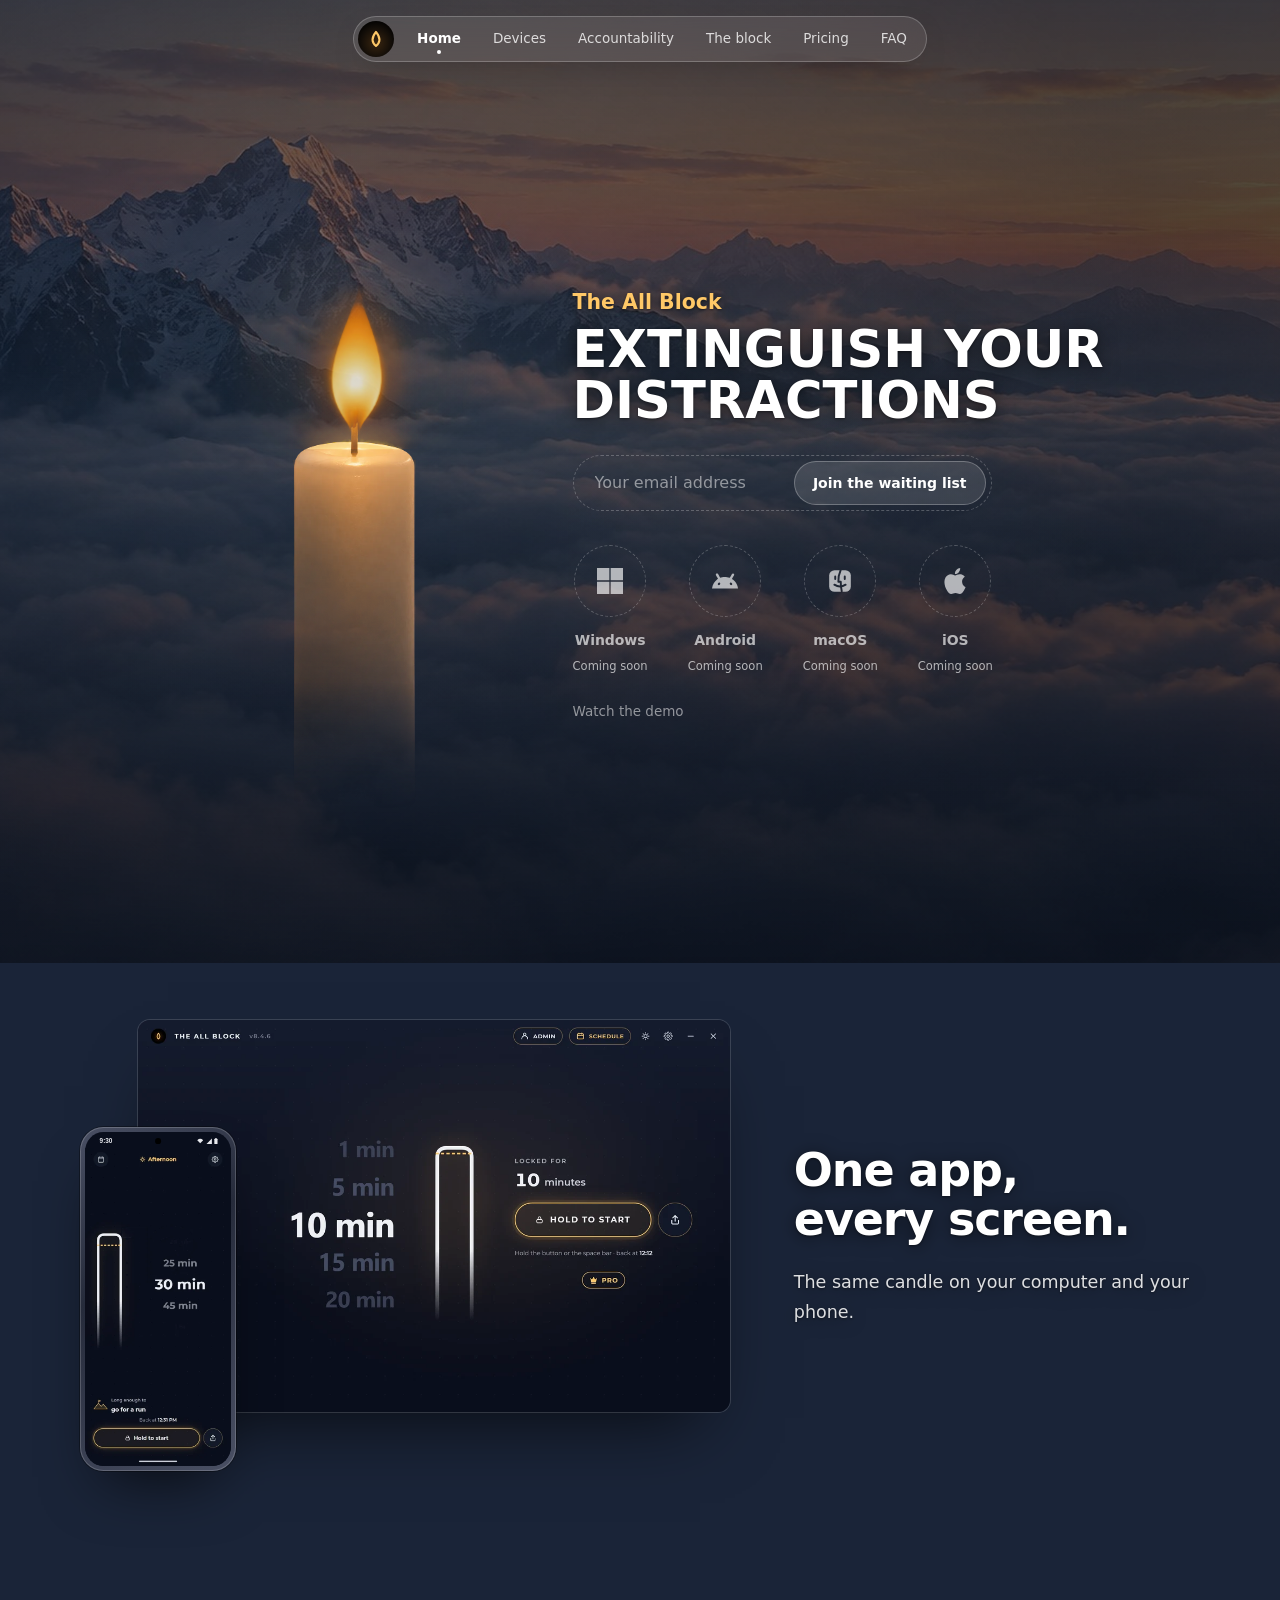
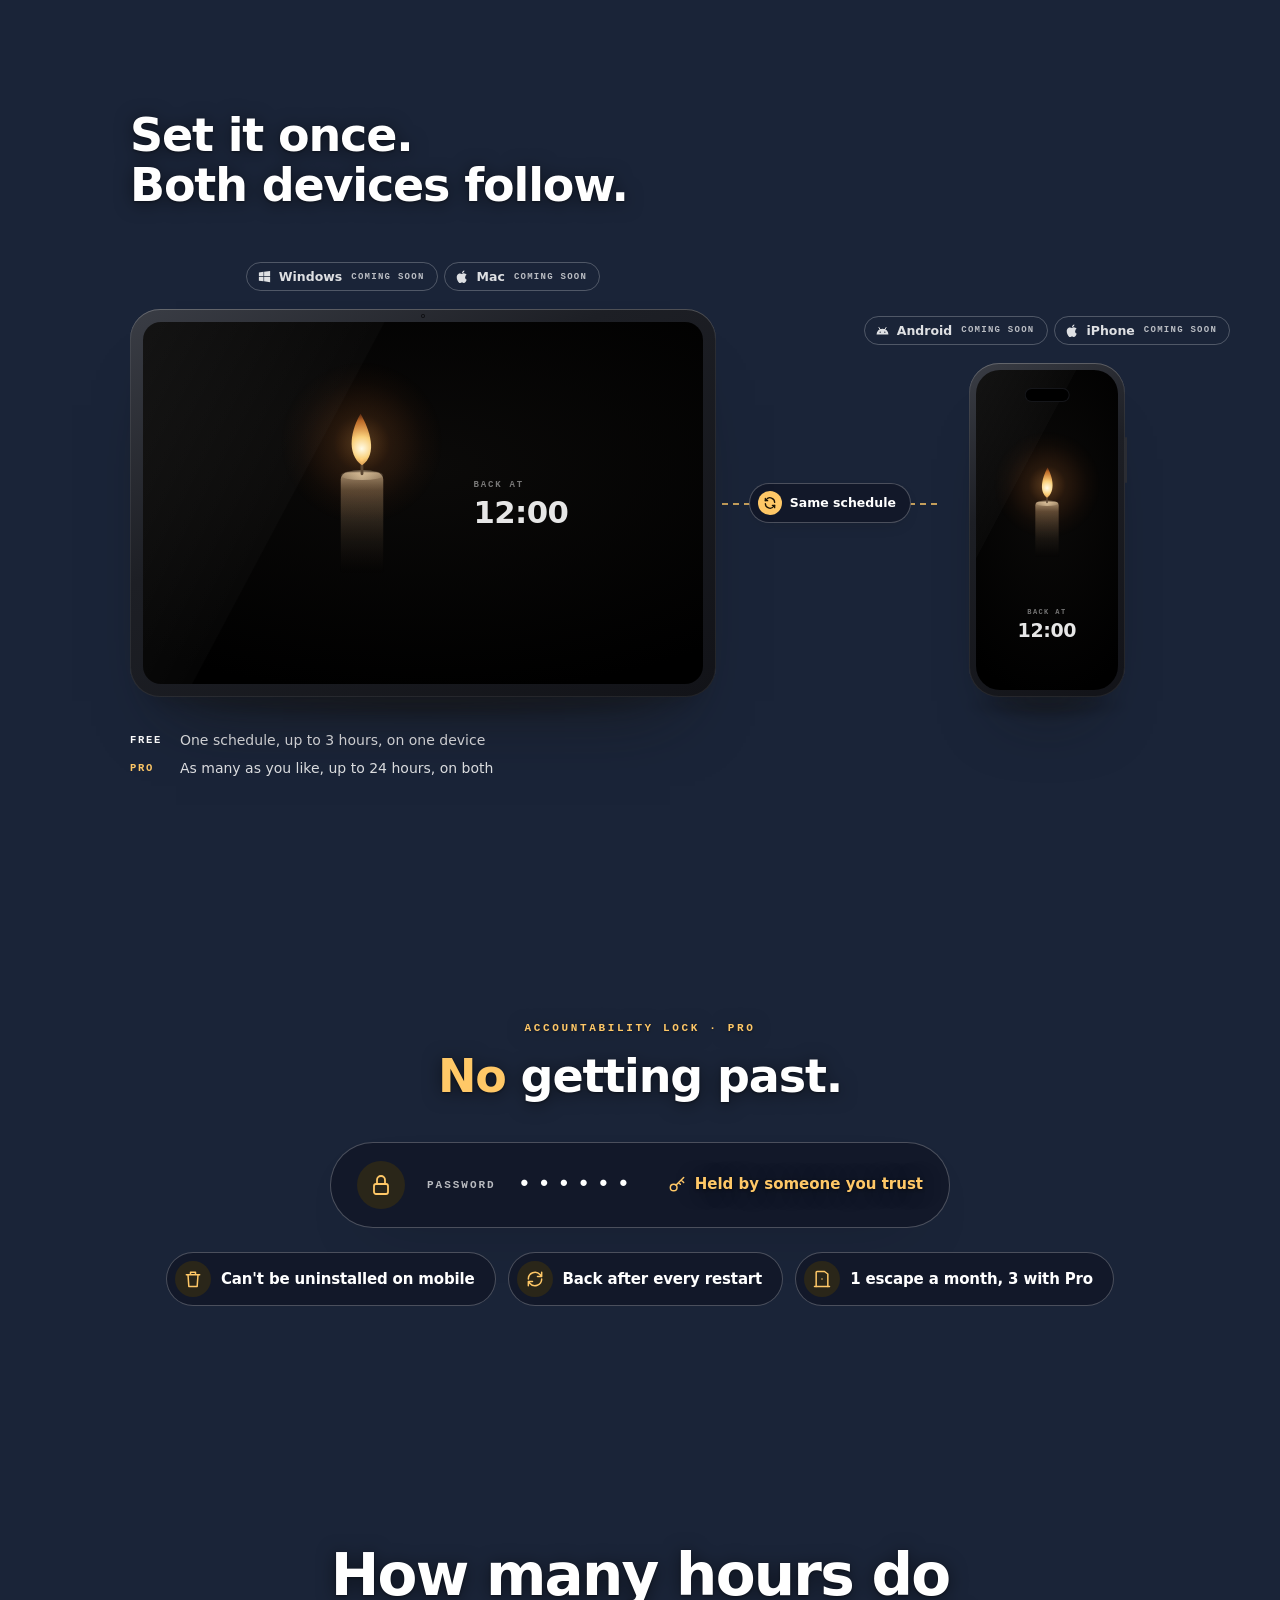
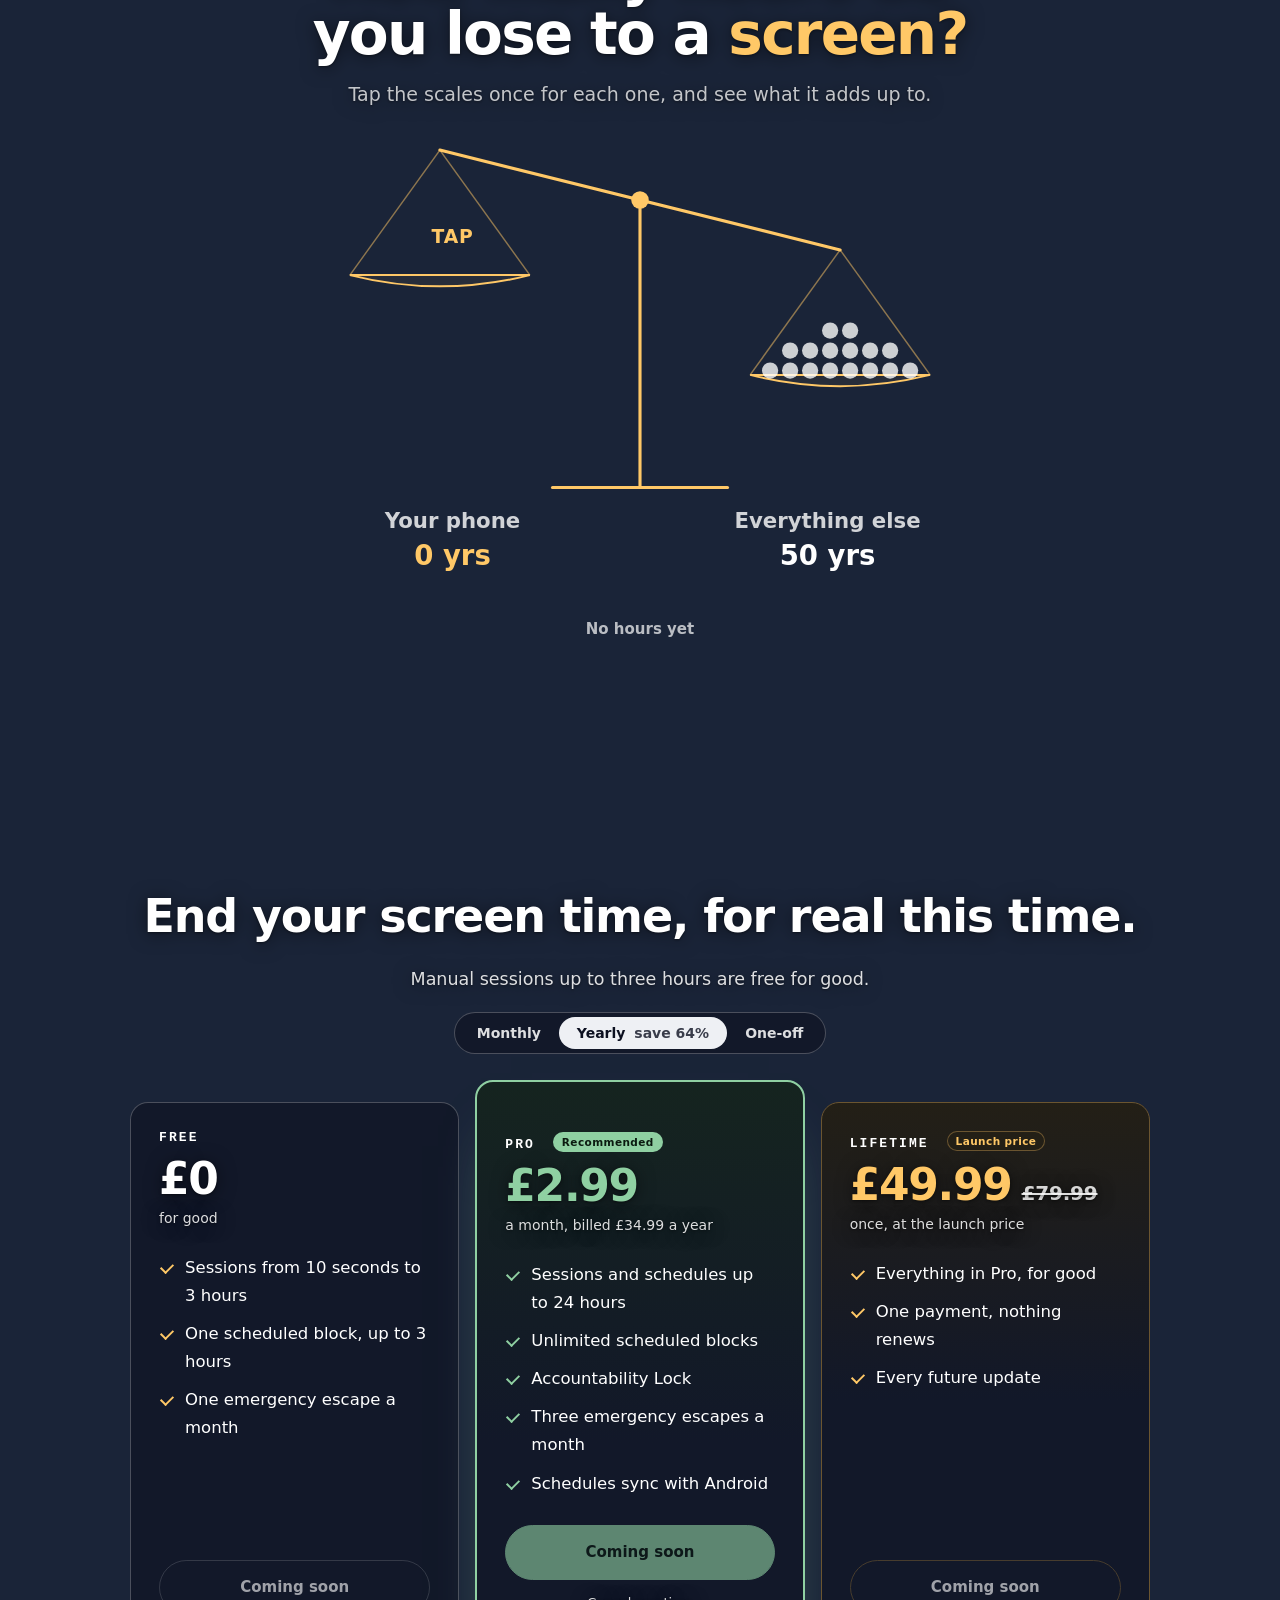
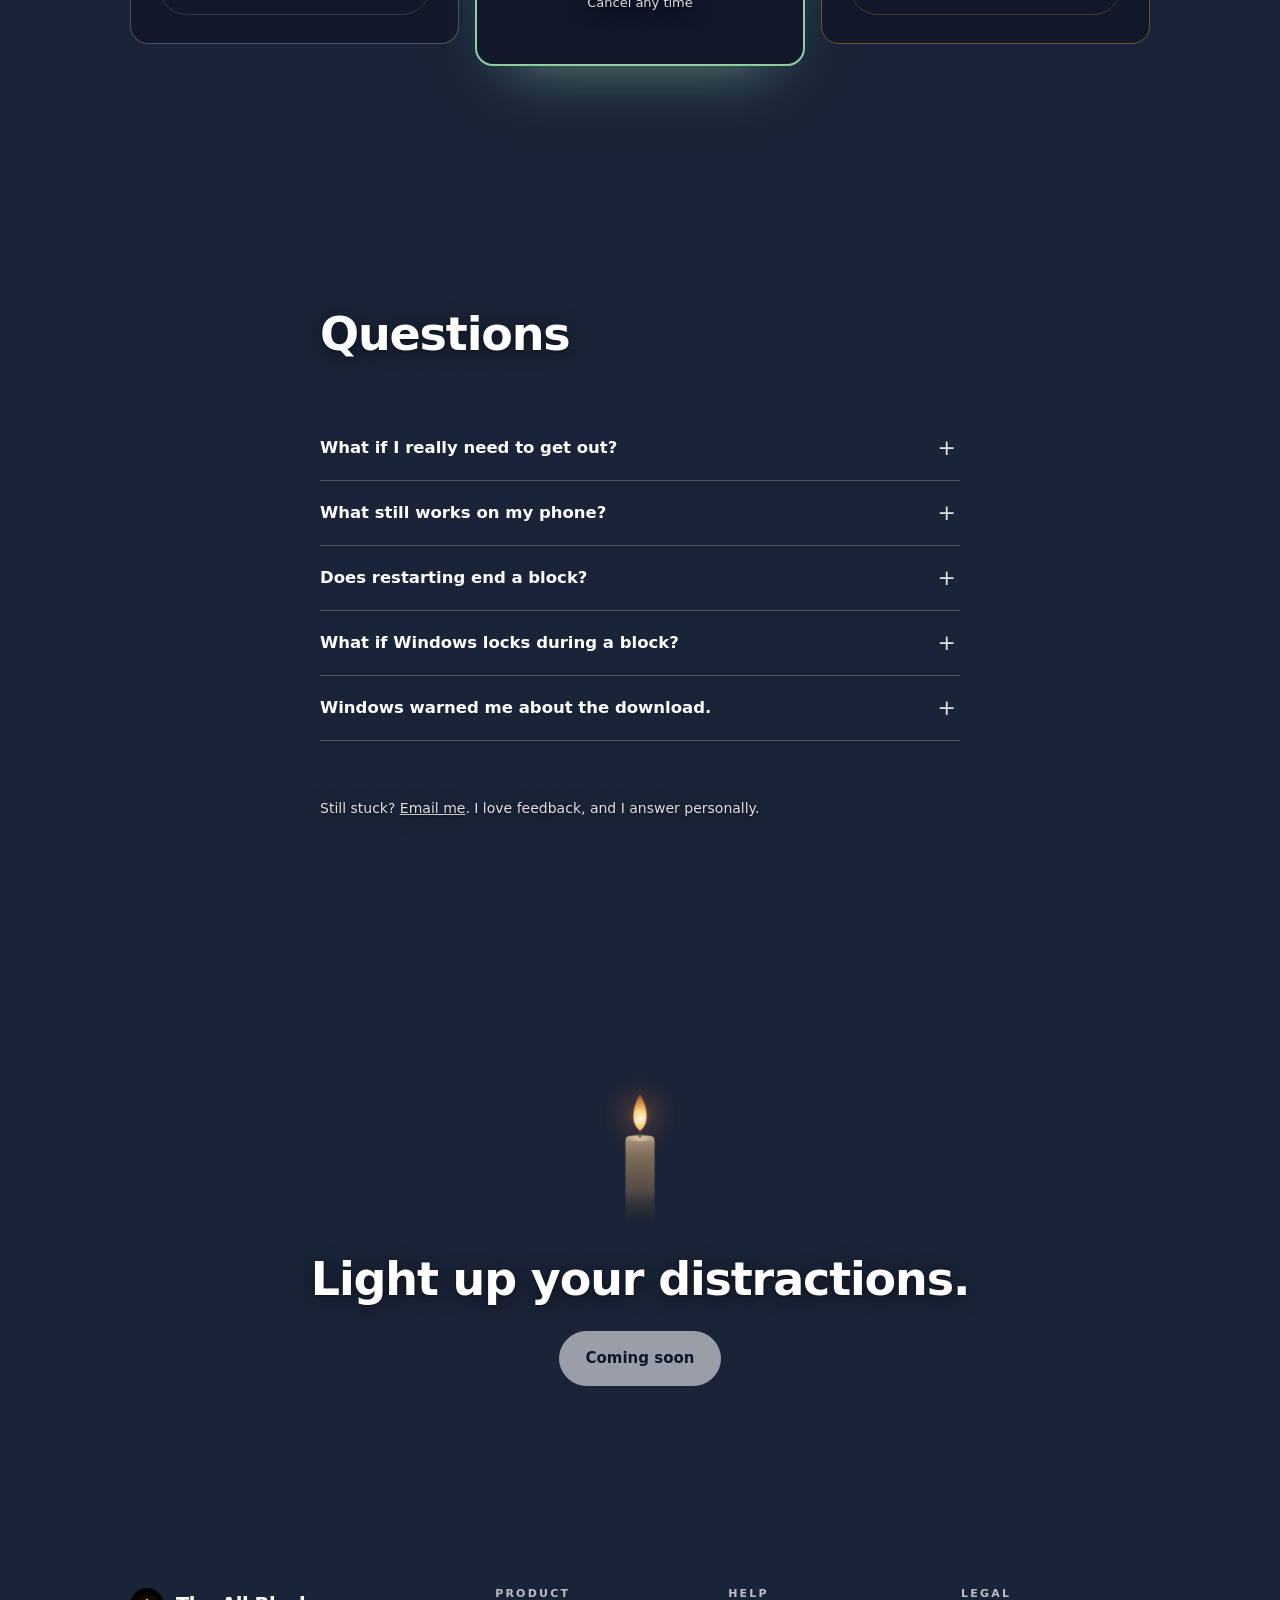
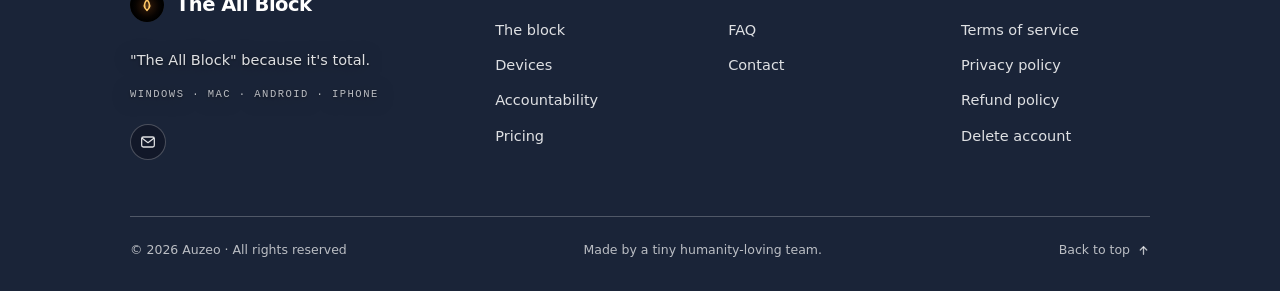
==== commit 33f1f279: "Home page: the Why section is redesigned (gold scales, years in the pans, new heading)" ====
--- a/docs/index.html
+++ b/docs/index.html
@@ -38,8 +38,8 @@
 <link rel="preload" as="image" href="img/photos/dawn-hero.jpg" fetchpriority="high">
 <link rel="stylesheet" href="https://fonts.googleapis.com/css2?family=Archivo:wdth,wght@75..125,400..900&family=Montserrat:wght@400;500;600;700&family=JetBrains+Mono:wght@400;700&family=Caveat:wght@500;600;700&display=swap" media="print" onload="this.media='all';this.onload=null">
 <noscript><link rel="stylesheet" href="https://fonts.googleapis.com/css2?family=Archivo:wdth,wght@75..125,400..900&family=Montserrat:wght@400;500;600;700&family=JetBrains+Mono:wght@400;700&family=Caveat:wght@500;600;700&display=swap"></noscript>
-<link rel="stylesheet" href="site.css?v=20261127">
-<script src="site.js?v=20261127" defer></script>
+<link rel="stylesheet" href="site.css?v=20261127b">
+<script src="site.js?v=20261127b" defer></script>
 </head>
 <body>
 <div class="bgv" aria-hidden="true"><img src="img/photos/dawn-hero.jpg" alt="" width="2304" height="1536" fetchpriority="high" decoding="async"></div>
@@ -232,7 +232,7 @@
  </ul>
 </div></section>
 
-<section id="how" class="v-band v-sand nn pre w-white noq"><div class="v-wrap"><div class="nn-col c r7"><h2>Why would this benefit you?</h2><p class="r4-tap">Tap the scales once for each hour a day on your phone.</p><div class="bal-card"><svg class="bal" viewBox="-240 -92 480 290" tabindex="0" role="button" aria-label="Put an hour on the phone side"></svg><div class="bal-row"><b class="bal-n" aria-live="polite">No hours yet</b><button type="button" class="bal-u" hidden>Take one off</button></div></div><div class="ck-show r8"><div class="r10 r11 "><div class="r10-lab"><div class="p"><output class="r8-n" data-o="wk">12.5</output><p class="r8-u">years on your phone</p></div><div class="e"><output class="r8-n" data-o="left">37.5</output><p class="r8-u">for everything else</p></div></div><div class="r10-br"><i class="p"></i><i class="e"></i></div><div class="r10-ln"></div><div class="tk"><span>Today</span><span>10</span><span>20</span><span>30</span><span>40</span><span>50 years</span></div></div><div class="r8-btn"><p class="r8-msg">Block it, and you&rsquo;d get back <em><output data-o="wkr">13</output> years</em> of your life.<small>Time for people, sleep, and the things you keep putting off.</small></p></div></div></div></div></section>
+<section id="how" class="v-band v-sand nn pre w-white noq"><div class="v-wrap"><div class="nn-col c r7"><h2>How many hours do you lose to a <em>screen?</em></h2><p class="bal-lede">Tap the scales once for each one, and see what it adds up to.</p><div class="bal-card"><svg class="bal" viewBox="-240 -92 480 382" tabindex="0" role="button" aria-label="Put an hour on the phone side"></svg><div class="bal-row"><b class="bal-n" aria-live="polite">No hours yet</b><button type="button" class="bal-u" hidden>Take one off</button></div></div><div class="ck-show r8"><div class="r10 r11 "><div class="r10-lab"><div class="p"><output class="r8-n" data-o="wk">12.5</output><p class="r8-u">years on your phone</p></div><div class="e"><output class="r8-n" data-o="left">37.5</output><p class="r8-u">for everything else</p></div></div><div class="r10-br"><i class="p"></i><i class="e"></i></div><div class="r10-ln"></div><div class="tk"><span>Today</span><span>10</span><span>20</span><span>30</span><span>40</span><span>50 years</span></div></div><div class="r8-btn"><p class="r8-msg">Block it, and you&rsquo;d get back <em><output data-o="wkr">13</output> years</em> of your life.<small>Time for people, sleep, and the things you keep putting off.</small></p></div></div></div></div></section>
 <section class="v-band v-sand" id="pricing"><div class="v-wrap v-center" data-bill="y">
 <h2>End your screen time, for real this time.</h2><p class="v-lede">Manual sessions up to three hours are free for good.</p>
 <div class="v-toggle"><button data-b="m" aria-pressed="false">Monthly</button><button data-b="y" class="v-on" aria-pressed="true">Yearly <em class="v-save">save 64%</em></button><button data-b="o" aria-pressed="false">One-off</button></div>
--- a/docs/site.css
+++ b/docs/site.css
@@ -1750,3 +1750,19 @@
 #how .bal-u{background:none;border:0;padding:6px 4px;font:600 14px var(--body);color:rgba(255,255,255,.75);text-decoration:underline;text-underline-offset:3px;cursor:pointer}
 #how .bal-u:hover{color:#fff}
 @media(max-width:700px){#how .bal-card{padding:12px 8px 12px;border-radius:18px}#how .bal text{font-size:20px}#how .bal text.h{font-size:27px}}
+
+/* the scales, version F: gold lines on the photograph, no card, the pans weigh years */
+#how h2{font:900 clamp(32px,5.4vw,58px)/1.02 var(--display);letter-spacing:-.03em;text-wrap:balance}
+#how h2 em{font-style:normal;color:#ffc867}
+#how .bal-lede{font:500 clamp(16px,1.8vw,19px)/1.5 var(--body);color:rgba(255,255,255,.75);margin:16px auto 0;max-width:34em;text-align:center;text-wrap:pretty}
+#how .bal-card{max-width:600px;margin:26px auto 0;padding:0;background:none;border:0;box-shadow:none;-webkit-backdrop-filter:none;backdrop-filter:none}
+#how .bal:focus,#how .bal:focus-visible{outline:none}
+#how .bal .st{stroke:#ffc867;stroke-width:2.5;fill:none}
+#how .bal .str{stroke:rgba(255,200,103,.5)}
+#how .bal .pan{fill:rgba(255,200,103,.06);stroke:#ffc867;stroke-width:1.6}
+#how .bal .hub{fill:#ffc867}
+#how .bal .we{fill:rgba(255,255,255,.78)}
+#how .bal text.hint{font:700 15px var(--body);fill:#ffc867;letter-spacing:.04em;animation:balHint 1.6s ease-in-out infinite}
+@keyframes balHint{0%,100%{opacity:.35}50%{opacity:1}}
+@media(max-width:700px){#how .bal-card{padding:0}#how .bal text.hint{font-size:18px}}
+@media(prefers-reduced-motion:reduce){#how .bal text.hint{animation:none}}
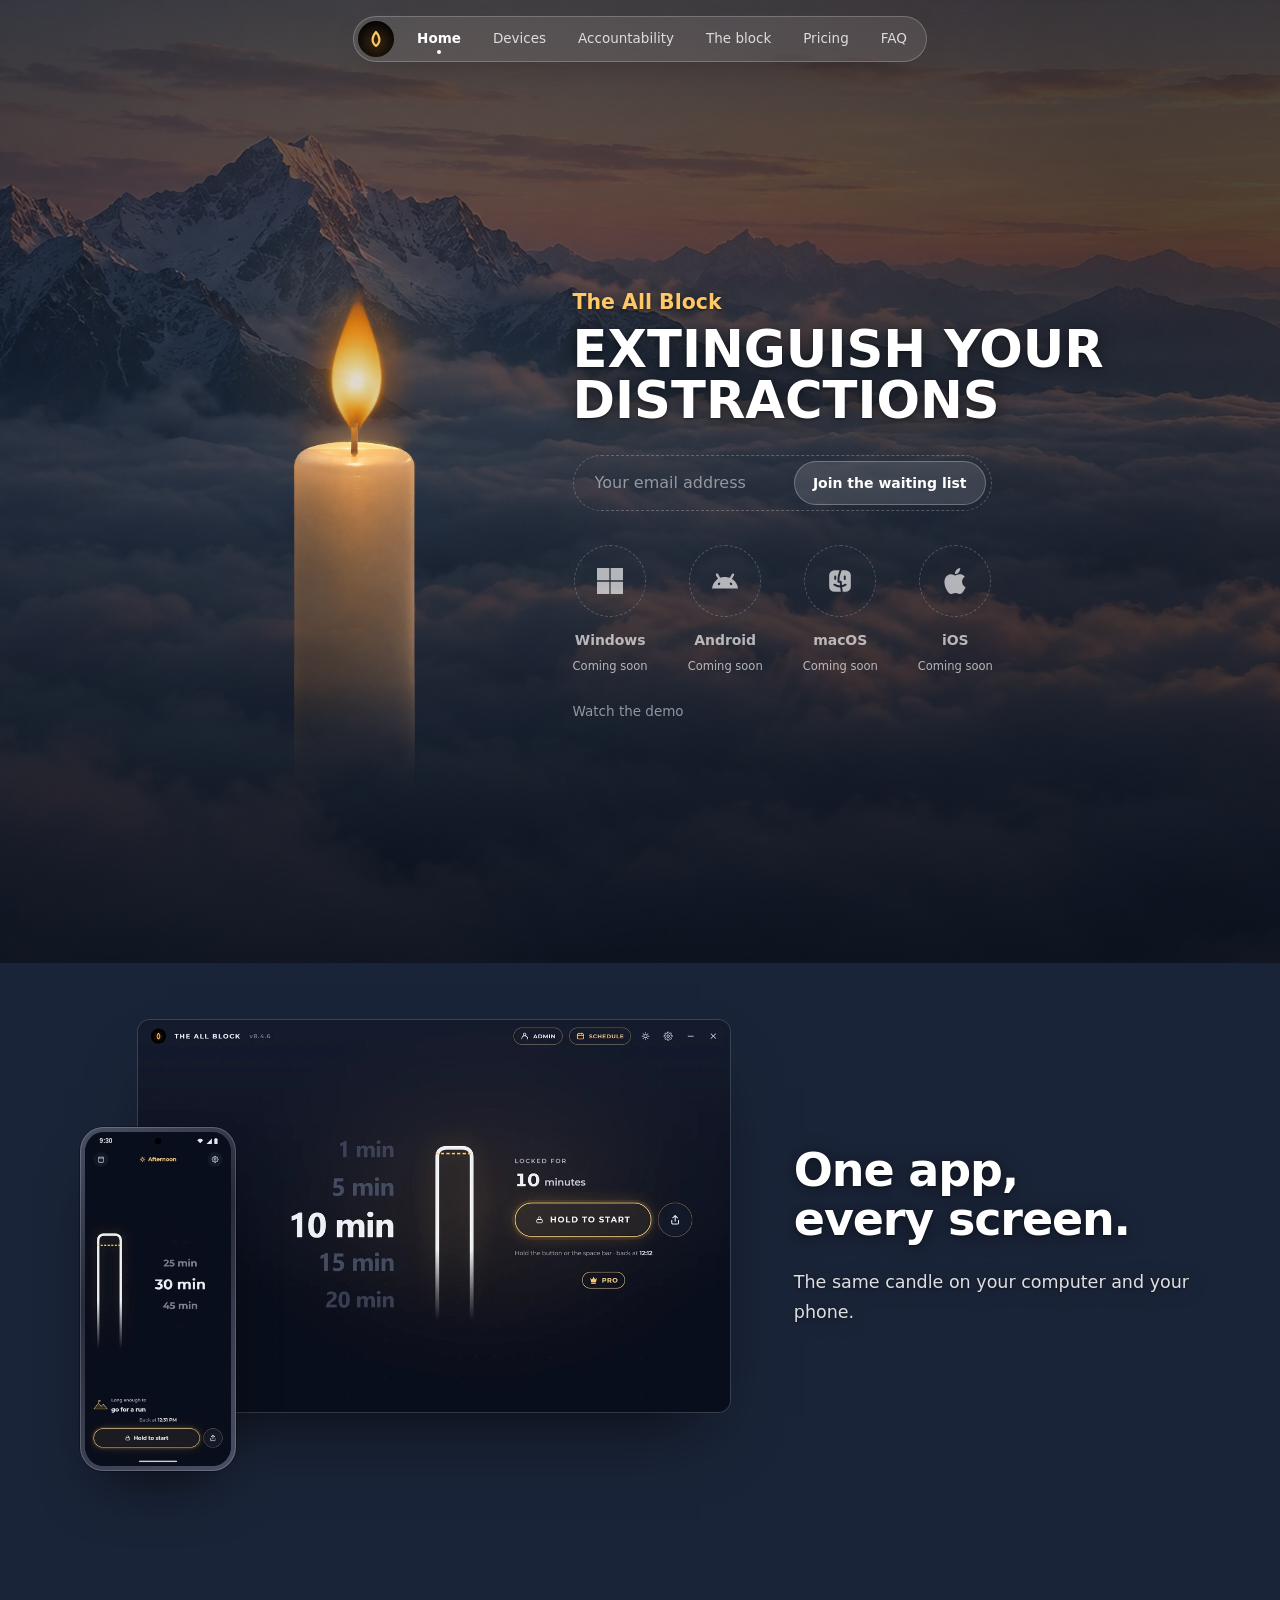
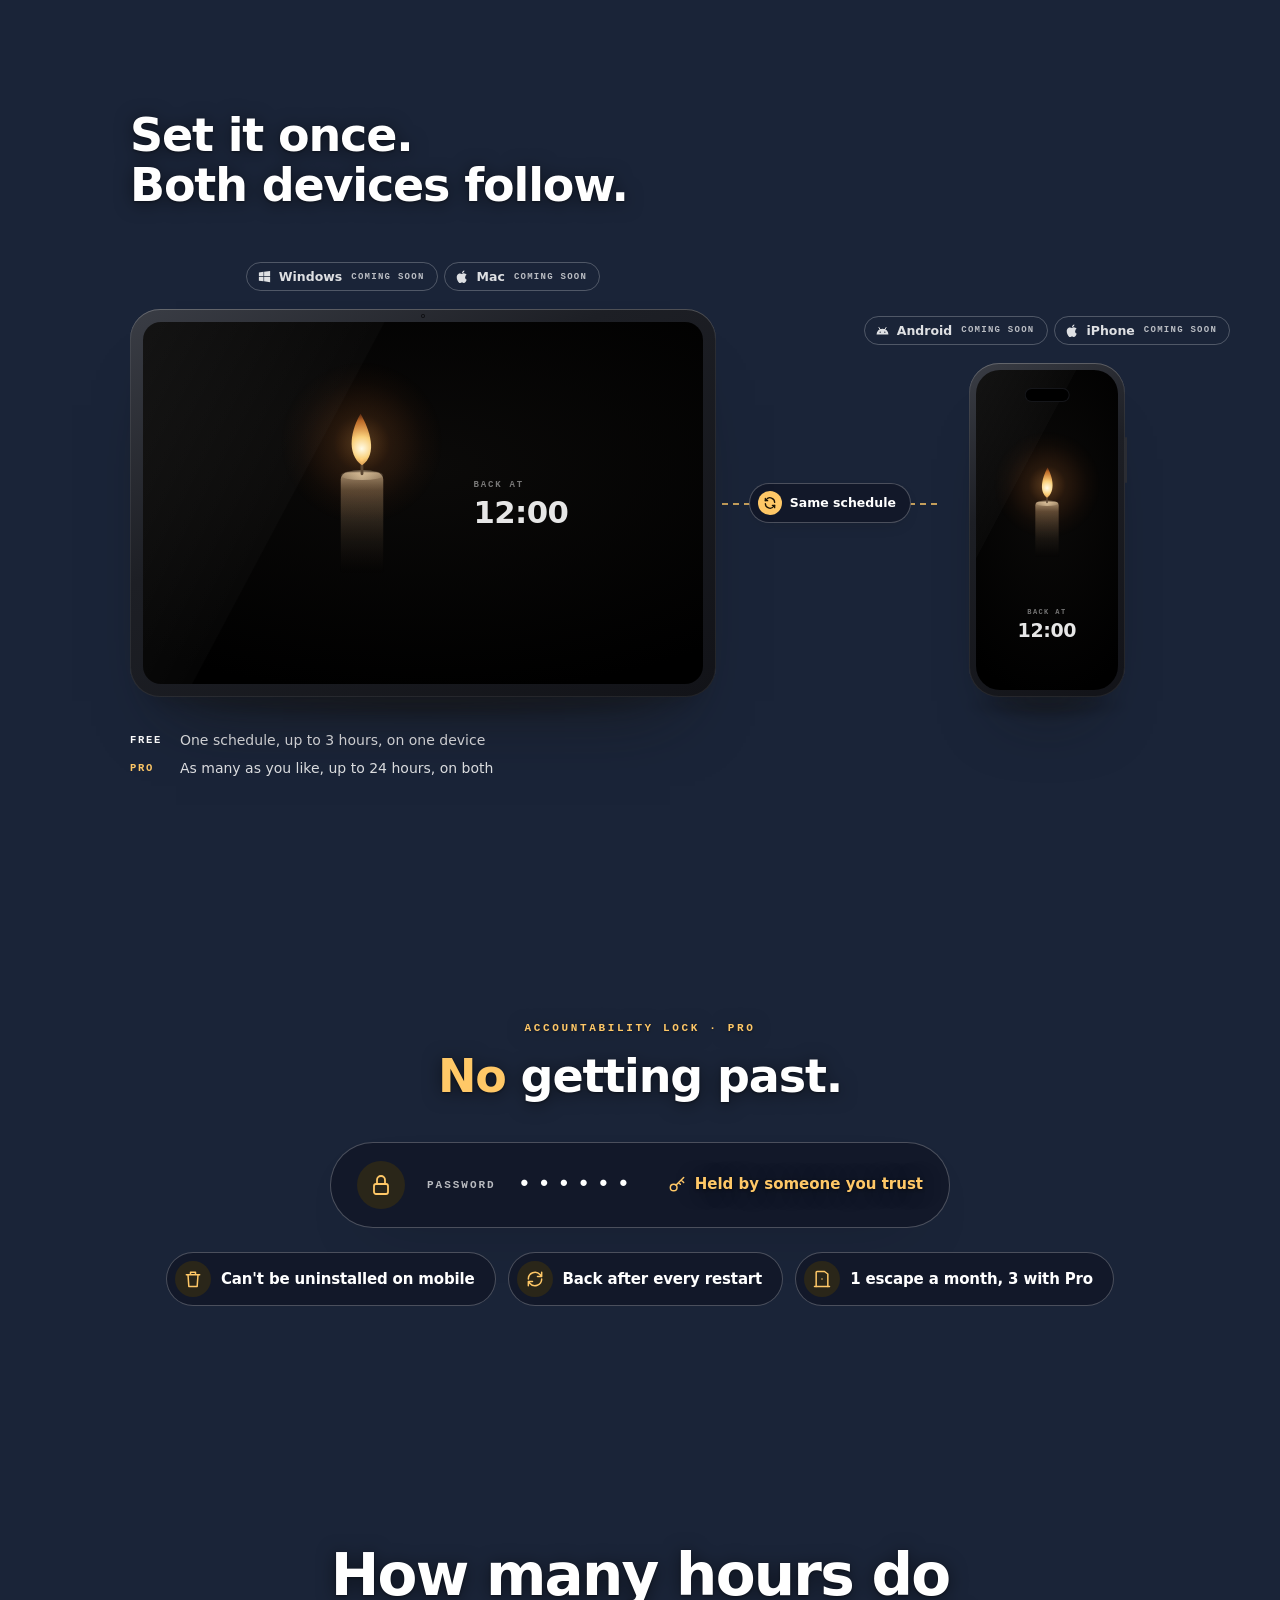
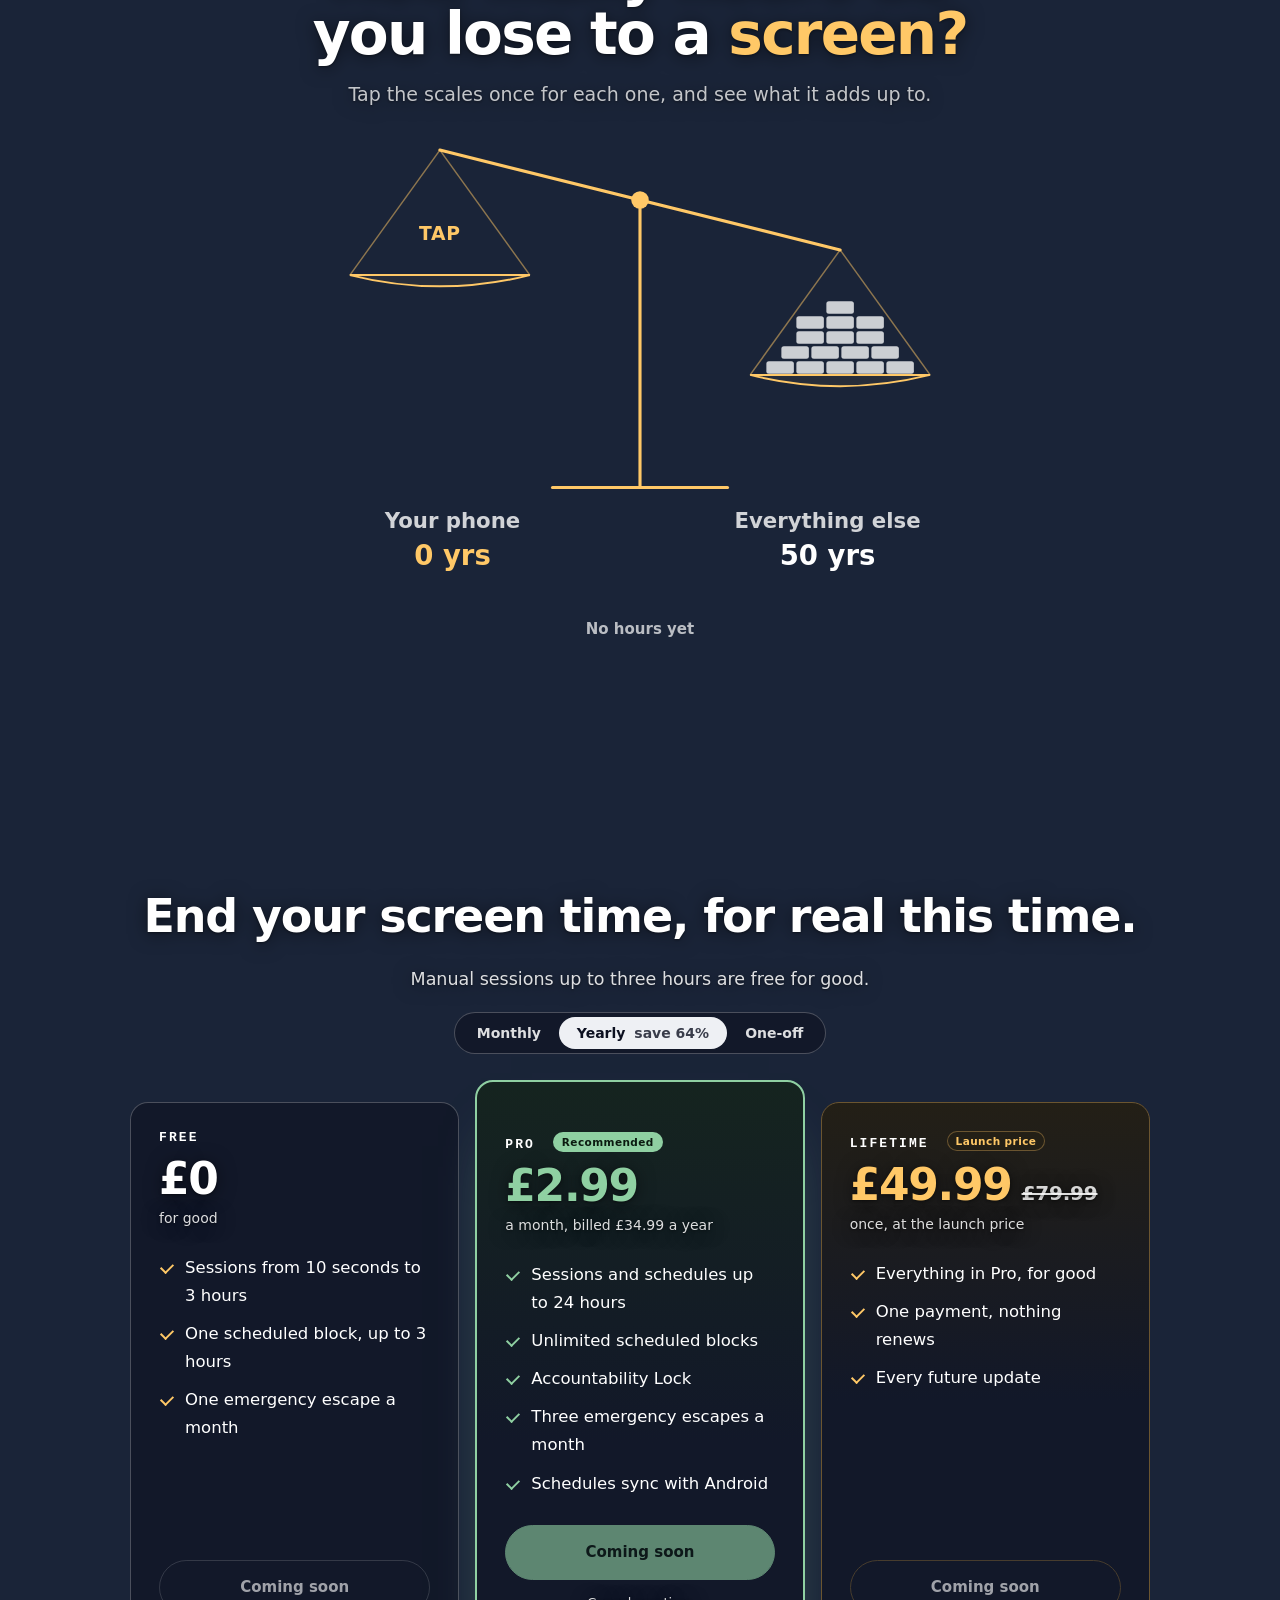
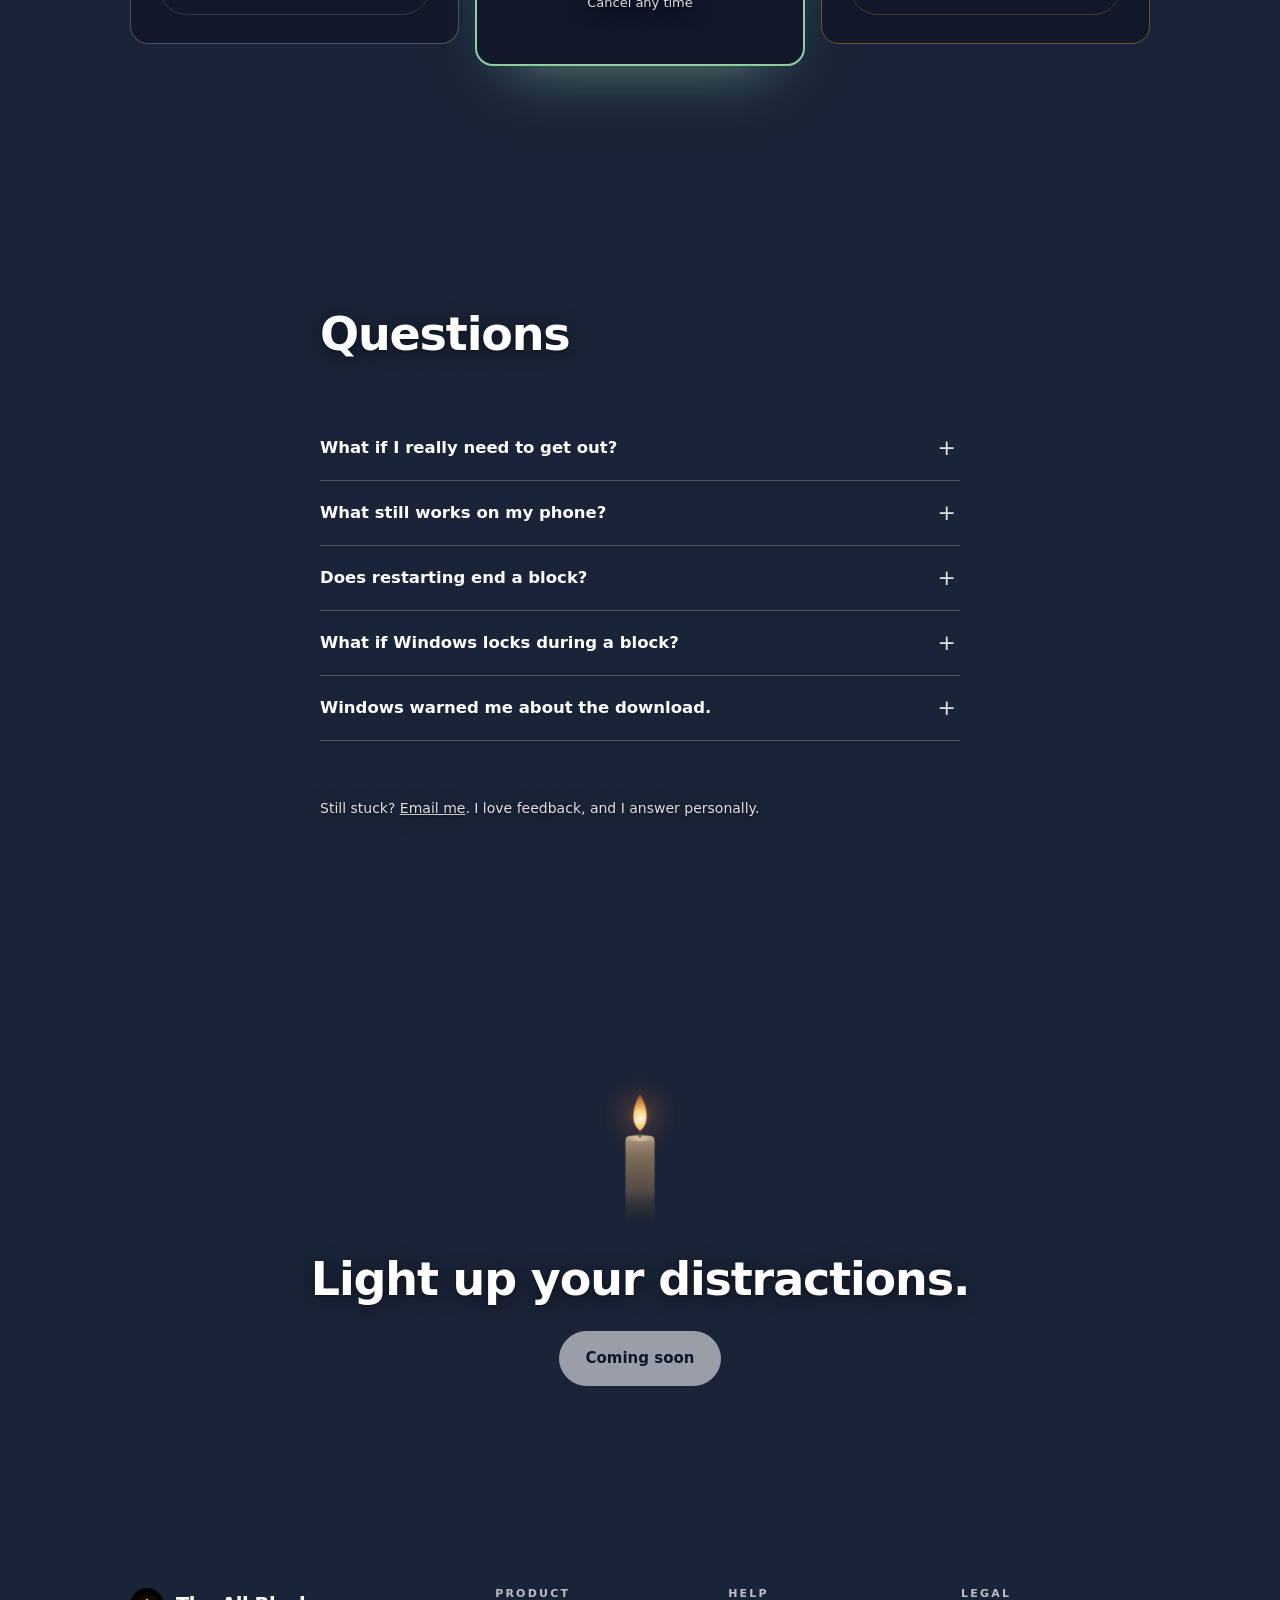
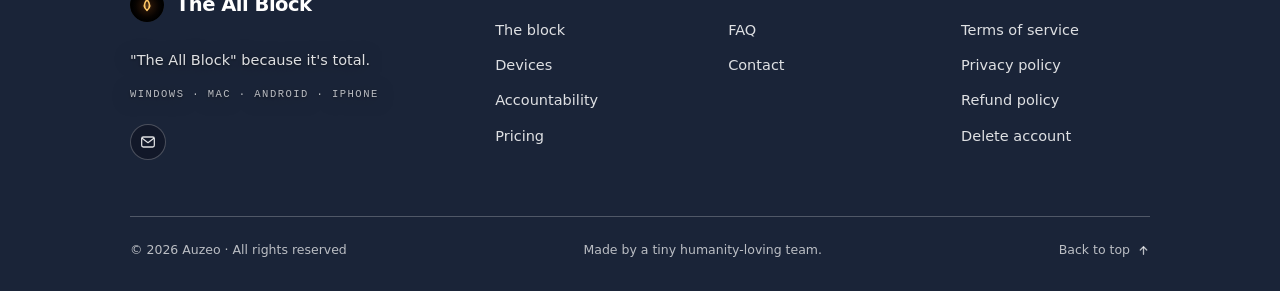
==== commit 5d31b707: "Home page: the hours on the scales are bricks; TAP sits in the centre of the pan" ====
--- a/docs/index.html
+++ b/docs/index.html
@@ -39,7 +39,7 @@
 <link rel="stylesheet" href="https://fonts.googleapis.com/css2?family=Archivo:wdth,wght@75..125,400..900&family=Montserrat:wght@400;500;600;700&family=JetBrains+Mono:wght@400;700&family=Caveat:wght@500;600;700&display=swap" media="print" onload="this.media='all';this.onload=null">
 <noscript><link rel="stylesheet" href="https://fonts.googleapis.com/css2?family=Archivo:wdth,wght@75..125,400..900&family=Montserrat:wght@400;500;600;700&family=JetBrains+Mono:wght@400;700&family=Caveat:wght@500;600;700&display=swap"></noscript>
 <link rel="stylesheet" href="site.css?v=20261127b">
-<script src="site.js?v=20261127b" defer></script>
+<script src="site.js?v=20261127d" defer></script>
 </head>
 <body>
 <div class="bgv" aria-hidden="true"><img src="img/photos/dawn-hero.jpg" alt="" width="2304" height="1536" fetchpriority="high" decoding="async"></div>
